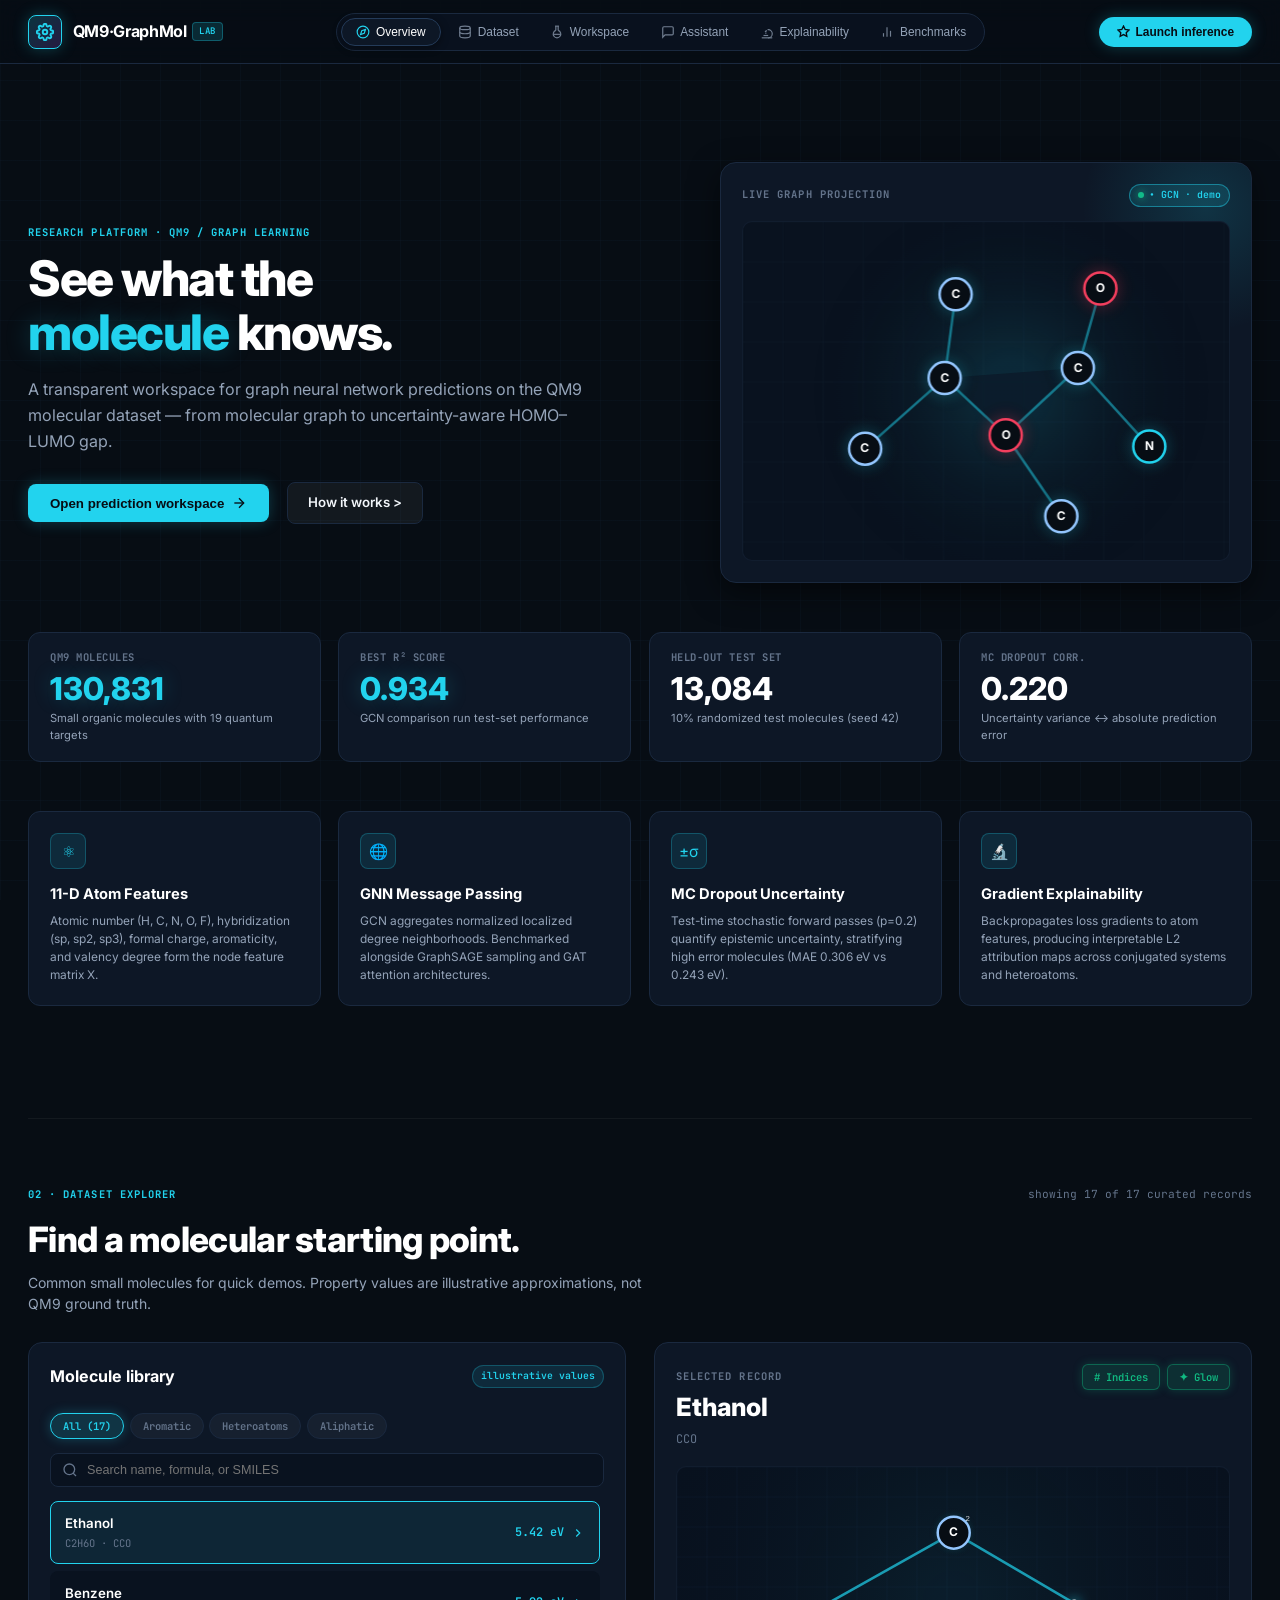
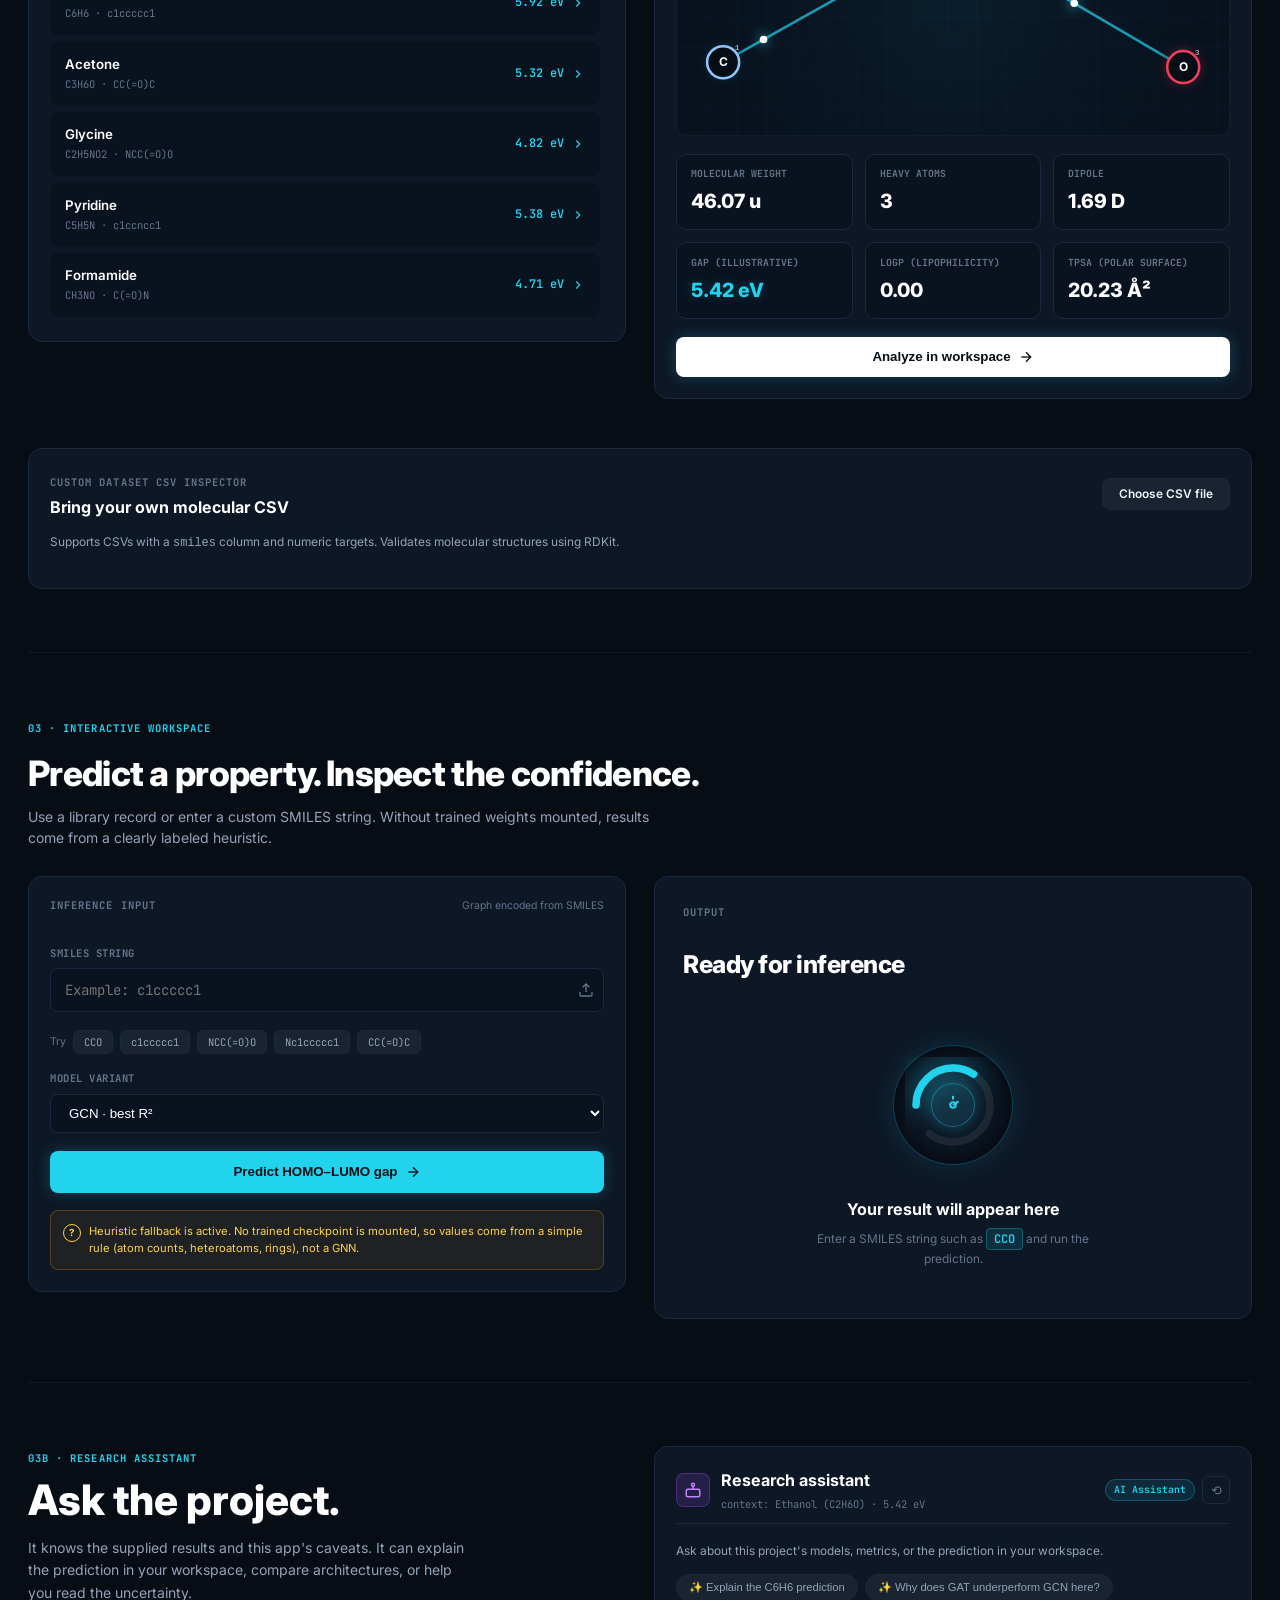
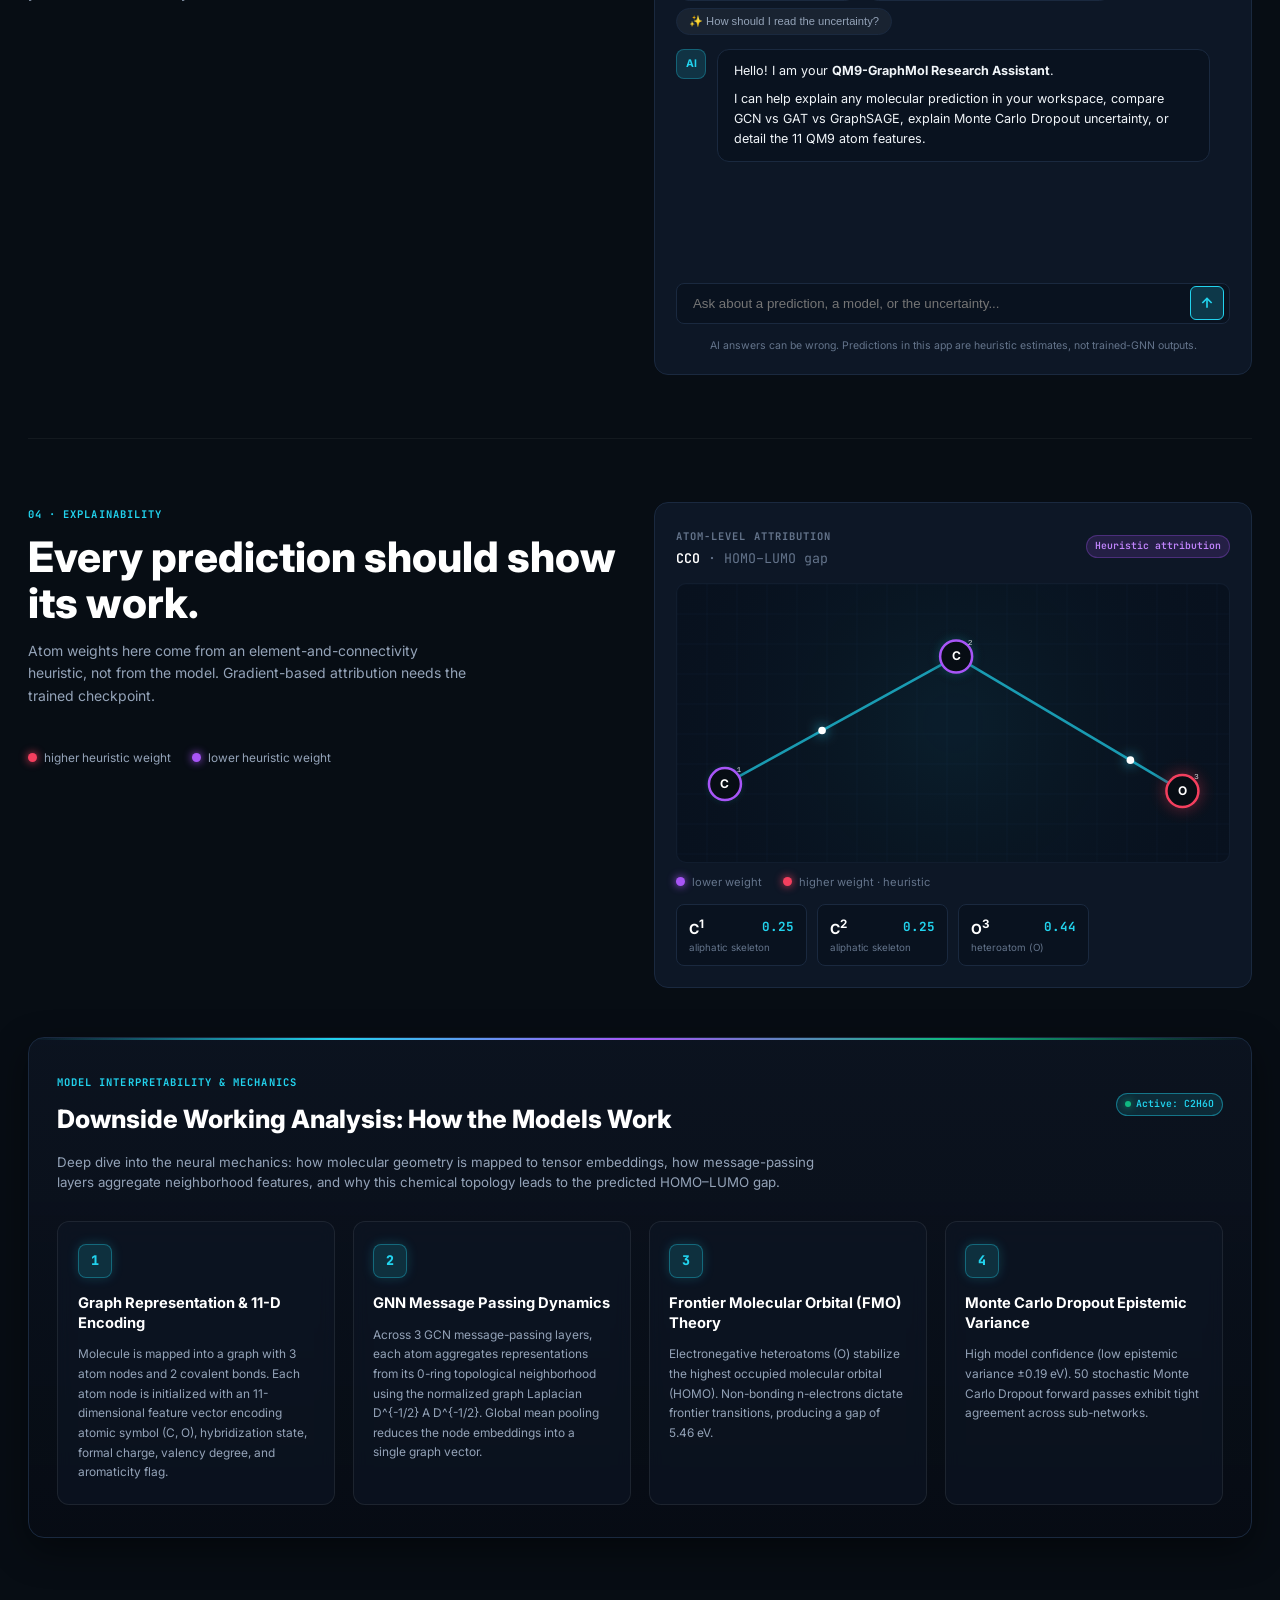
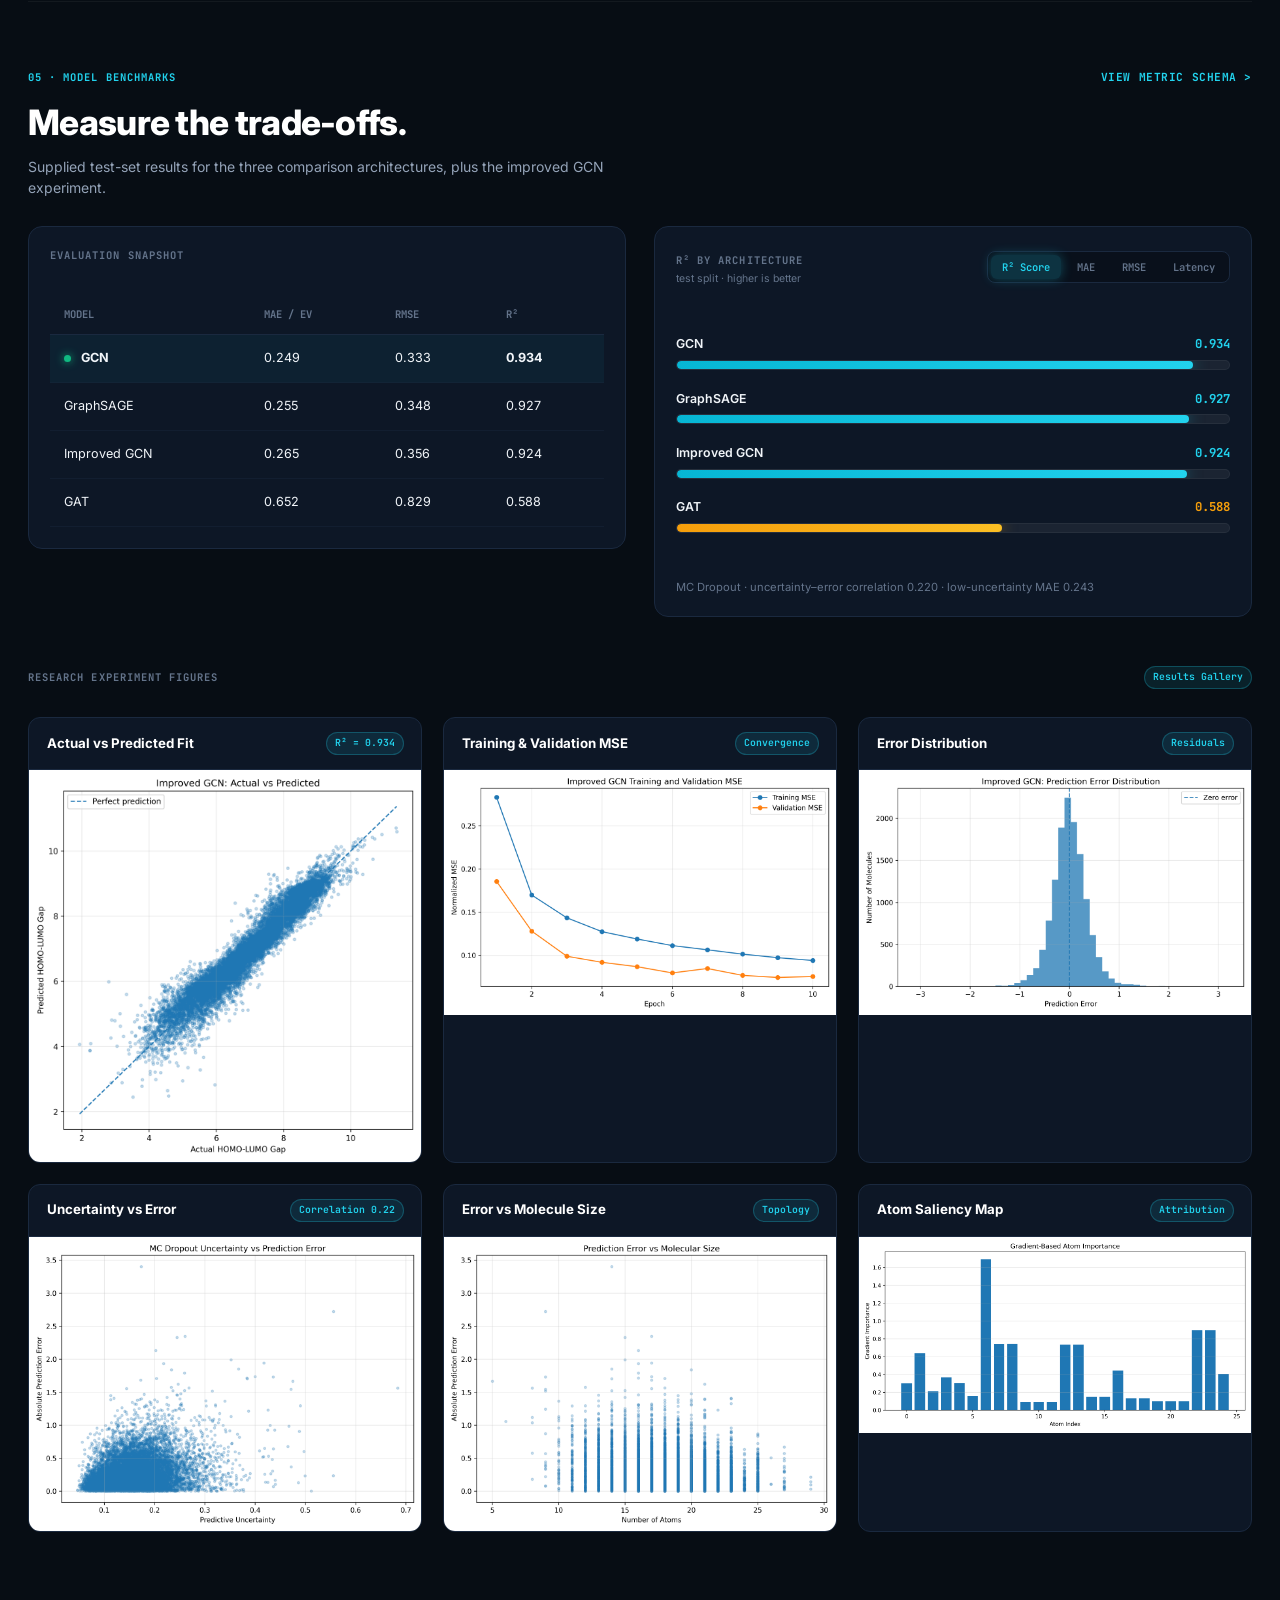
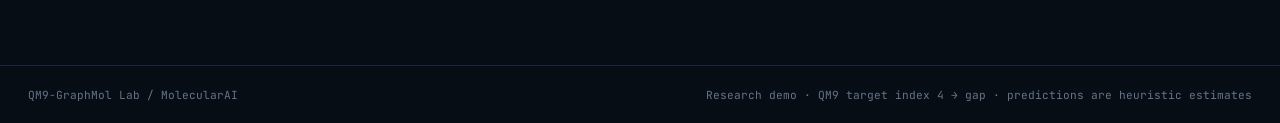
==== index.html @ acd0f691 "Fix GitHub Pages deployment: add .nojekyll, root index.html, assets, and client-side offline fallbac" ====
<!doctype html>
<html lang="en">
<head>
  <meta charset="utf-8" />
  <meta name="viewport" content="width=device-width, initial-scale=1" />
  <meta name="theme-color" content="#040711" />
  <title>QM9·GraphMol Lab — MolecularAI</title>
  <link rel="preconnect" href="https://fonts.googleapis.com">
  <link rel="preconnect" href="https://fonts.gstatic.com" crossorigin>
  <link href="https://fonts.googleapis.com/css2?family=Inter:wght@400;500;600;700;800&family=JetBrains+Mono:wght@500;700&display=swap" rel="stylesheet">
  <link rel="stylesheet" href="assets/app.css" />
</head>
<body>

  <!-- Top Navigation Header -->
  <header class="app-header">
    <div class="brand" data-jump="overview">
      <div class="brand-icon">
        <svg viewBox="0 0 24 24" width="18" height="18" fill="none" stroke="currentColor" stroke-width="2.5">
          <circle cx="12" cy="12" r="3"></circle>
          <path d="M19.4 15a1.65 1.65 0 0 0 .33 1.82l.06.06a2 2 0 0 1 0 2.83 2 2 0 0 1-2.83 0l-.06-.06a1.65 1.65 0 0 0-1.82-.33 1.65 1.65 0 0 0-1 1.51V21a2 2 0 0 1-2 2 2 2 0 0 1-2-2v-.09A1.65 1.65 0 0 0 9 19.4a1.65 1.65 0 0 0-1.82.33l-.06.06a2 2 0 0 1-2.83 0 2 2 0 0 1 0-2.83l.06-.06a1.65 1.65 0 0 0 .33-1.82 1.65 1.65 0 0 0-1.51-1H3a2 2 0 0 1-2-2 2 2 0 0 1 2-2h.09A1.65 1.65 0 0 0 4.6 9a1.65 1.65 0 0 0-.33-1.82l-.06-.06a2 2 0 0 1 0-2.83 2 2 0 0 1 2.83 0l.06.06a1.65 1.65 0 0 0 1.82.33H9a1.65 1.65 0 0 0 1-1.51V3a2 2 0 0 1 2-2 2 2 0 0 1 2 2v.09a1.65 1.65 0 0 0 1 1.51 1.65 1.65 0 0 0 1.82-.33l.06-.06a2 2 0 0 1 2.83 0 2 2 0 0 1 0 2.83l-.06.06a1.65 1.65 0 0 0-.33 1.82V9a1.65 1.65 0 0 0 1.51 1H21a2 2 0 0 1 2 2 2 2 0 0 1-2 2h-.09a1.65 1.65 0 0 0-1.51 1z"></path>
        </svg>
      </div>
      <div class="brand-name">
        QM9·GraphMol <span class="lab-tag">LAB</span>
      </div>
    </div>

    <!-- Center Navigation Tabs -->
    <nav class="nav-tabs" id="navTabs">
      <button class="nav-tab active" data-tab="overview">
        <svg viewBox="0 0 24 24" width="14" height="14" fill="none" stroke="currentColor" stroke-width="2"><circle cx="12" cy="12" r="10"></circle><polygon points="16.24 7.76 14.12 14.12 7.76 16.24 9.88 9.88 16.24 7.76"></polygon></svg>
        Overview
      </button>
      <button class="nav-tab" data-tab="dataset">
        <svg viewBox="0 0 24 24" width="14" height="14" fill="none" stroke="currentColor" stroke-width="2"><ellipse cx="12" cy="5" rx="9" ry="3"></ellipse><path d="M21 12c0 1.66-4 3-9 3s-9-1.34-9-3"></path><path d="M3 5v14c0 1.66 4 3 9 3s9-1.34 9-3V5"></path></svg>
        Dataset
      </button>
      <button class="nav-tab" data-tab="workspace">
        <svg viewBox="0 0 24 24" width="14" height="14" fill="none" stroke="currentColor" stroke-width="2"><path d="M10 2v7.31"></path><path d="M14 9.3V1.99"></path><path d="M8.5 2h7"></path><path d="M14 9.3a6.5 6.5 0 1 1-4 0"></path><path d="M5.52 16h12.96"></path></svg>
        Workspace
      </button>
      <button class="nav-tab" data-tab="assistant">
        <svg viewBox="0 0 24 24" width="14" height="14" fill="none" stroke="currentColor" stroke-width="2"><path d="M21 15a2 2 0 0 1-2 2H7l-4 4V5a2 2 0 0 1 2-2h14a2 2 0 0 1 2 2z"></path></svg>
        Assistant
      </button>
      <button class="nav-tab" data-tab="explainability">
        <svg viewBox="0 0 24 24" width="14" height="14" fill="none" stroke="currentColor" stroke-width="2"><path d="M6 18h8"></path><path d="M3 22h18"></path><path d="M14 22a7 7 0 1 0 0-14h-1"></path><path d="M9 14h2"></path><path d="M9 12a2 2 0 0 1 2-2h1"></path></svg>
        Explainability
      </button>
      <button class="nav-tab" data-tab="benchmarks">
        <svg viewBox="0 0 24 24" width="14" height="14" fill="none" stroke="currentColor" stroke-width="2"><line x1="18" y1="20" x2="18" y2="10"></line><line x1="12" y1="20" x2="12" y2="4"></line><line x1="6" y1="20" x2="6" y2="14"></line></svg>
        Benchmarks
      </button>
    </nav>

    <!-- Right Action Button -->
    <div class="header-actions">
      <button class="btn-launch" id="headerLaunchBtn">
        <svg viewBox="0 0 24 24" width="13" height="13" fill="none" stroke="currentColor" stroke-width="2.5"><polygon points="12 2 15.09 8.26 22 9.27 17 14.14 18.18 21.02 12 17.77 5.82 21.02 7 14.14 2 9.27 8.91 8.26 12 2"></polygon></svg>
        Launch inference
      </button>
    </div>
  </header>

  <!-- Main Container -->
  <main class="main-content">

    <!-- ============================================================ -->
    <!-- 01. OVERVIEW -->
    <!-- ============================================================ -->
    <section class="page-section active" id="sec-overview">
      <div class="hero-layout">
        <div>
          <span class="eyebrow">RESEARCH PLATFORM · QM9 / GRAPH LEARNING</span>
          <h1 class="hero-title">See what the<br><span class="cyan-text">molecule</span> knows.</h1>
          <p class="hero-subtitle">
            A transparent workspace for graph neural network predictions on the QM9 molecular dataset — from molecular graph to uncertainty-aware HOMO–LUMO gap.
          </p>
          <div class="btn-group">
            <button class="btn-primary" data-jump="workspace">
              Open prediction workspace
              <svg viewBox="0 0 24 24" width="16" height="16" fill="none" stroke="currentColor" stroke-width="2"><line x1="5" y1="12" x2="19" y2="12"></line><polyline points="12 5 19 12 12 19"></polyline></svg>
            </button>
            <a href="#benchmarks" class="btn-ghost" data-jump="benchmarks">
              How it works &gt;
            </a>
          </div>
        </div>

        <!-- Live Graph Projection Card -->
        <div class="projection-card">
          <div class="card-header-bar">
            <span class="card-header-title">LIVE GRAPH PROJECTION</span>
            <span class="badge-tag pulse">• GCN · demo</span>
          </div>
          <div class="canvas-container" style="height: 340px;">
            <canvas id="heroCanvas"></canvas>
          </div>
        </div>
      </div>

      <!-- Metrics Strip -->
      <div class="metrics-strip">
        <div class="metric-card">
          <div class="metric-label">QM9 MOLECULES</div>
          <div class="metric-val cyan">130,831</div>
          <div class="metric-desc">Small organic molecules with 19 quantum targets</div>
        </div>
        <div class="metric-card">
          <div class="metric-label">BEST R² SCORE</div>
          <div class="metric-val cyan">0.934</div>
          <div class="metric-desc">GCN comparison run test-set performance</div>
        </div>
        <div class="metric-card">
          <div class="metric-label">HELD-OUT TEST SET</div>
          <div class="metric-val">13,084</div>
          <div class="metric-desc">10% randomized test molecules (seed 42)</div>
        </div>
        <div class="metric-card">
          <div class="metric-label">MC DROPOUT CORR.</div>
          <div class="metric-val">0.220</div>
          <div class="metric-desc">Uncertainty variance ↔ absolute prediction error</div>
        </div>
      </div>

      <!-- 4 Pillars -->
      <div class="features-grid">
        <div class="feature-box">
          <div class="feature-box-icon">⚛</div>
          <h3>11-D Atom Features</h3>
          <p>Atomic number (H, C, N, O, F), hybridization (sp, sp2, sp3), formal charge, aromaticity, and valency degree form the node feature matrix X.</p>
        </div>
        <div class="feature-box">
          <div class="feature-box-icon">🌐</div>
          <h3>GNN Message Passing</h3>
          <p>GCN aggregates normalized localized degree neighborhoods. Benchmarked alongside GraphSAGE sampling and GAT attention architectures.</p>
        </div>
        <div class="feature-box">
          <div class="feature-box-icon">±σ</div>
          <h3>MC Dropout Uncertainty</h3>
          <p>Test-time stochastic forward passes (p=0.2) quantify epistemic uncertainty, stratifying high error molecules (MAE 0.306 eV vs 0.243 eV).</p>
        </div>
        <div class="feature-box">
          <div class="feature-box-icon">🔬</div>
          <h3>Gradient Explainability</h3>
          <p>Backpropagates loss gradients to atom features, producing interpretable L2 attribution maps across conjugated systems and heteroatoms.</p>
        </div>
      </div>
    </section>

    <!-- ============================================================ -->
    <!-- 02. DATASET EXPLORER -->
    <!-- ============================================================ -->
    <section class="page-section" id="sec-dataset">
      <div class="section-header">
        <div style="display:flex; justify-content:space-between; align-items:baseline; flex-wrap:wrap; gap:1rem;">
          <div>
            <span class="eyebrow">02 · DATASET EXPLORER</span>
            <h1>Find a molecular starting point.</h1>
            <p>Common small molecules for quick demos. Property values are illustrative approximations, not QM9 ground truth.</p>
          </div>
          <span style="font-size:0.8rem; font-family:var(--font-mono); color:var(--text-dim);" id="libCountTop">showing 17 of 17 curated records</span>
        </div>
      </div>

      <div class="split-layout">
        <!-- Left: Molecule Library -->
        <div class="molecule-library-card">
          <div class="library-top">
            <div class="library-title">Molecule library</div>
            <span class="badge-tag">illustrative values</span>
          </div>

          <!-- Category filter pills -->
          <div class="category-pills-row" id="categoryPills">
            <button class="cat-pill active" data-cat="all">All (17)</button>
            <button class="cat-pill" data-cat="aromatic">Aromatic</button>
            <button class="cat-pill" data-cat="heteroatom">Heteroatoms</button>
            <button class="cat-pill" data-cat="aliphatic">Aliphatic</button>
          </div>

          <div class="search-box">
            <svg class="search-icon" viewBox="0 0 24 24" width="16" height="16" fill="none" stroke="currentColor" stroke-width="2"><circle cx="11" cy="11" r="8"></circle><line x1="21" y1="21" x2="16.65" y2="16.65"></line></svg>
            <input type="text" id="libSearch" placeholder="Search name, formula, or SMILES" />
          </div>

          <div class="molecule-list" id="moleculeList">
            <!-- Populated dynamically -->
          </div>
        </div>

        <!-- Right: Selected Record Panel -->
        <div class="record-panel">
          <div class="record-header">
            <div>
              <span class="card-header-title">SELECTED RECORD</span>
              <div class="record-title" style="margin-top: 0.25rem;">
                <h2 id="recName">Ethanol</h2>
                <span class="smiles" id="recSmiles">CCO</span>
              </div>
            </div>
            <!-- Canvas display settings toggles -->
            <div class="canvas-settings-bar">
              <button class="setting-toggle-btn active" id="toggleIndices" title="Toggle Atom Indices"># Indices</button>
              <button class="setting-toggle-btn active" id="toggleGlow" title="Toggle Neon Glow">✦ Glow</button>
            </div>
          </div>

          <div class="canvas-container" style="height: 270px;">
            <canvas id="datasetCanvas"></canvas>
          </div>

          <!-- 6 Stat Cards Grid -->
          <div class="stat-grid-6">
            <div class="stat-box">
              <div class="stat-box-label">MOLECULAR WEIGHT</div>
              <div class="stat-box-val" id="recWeight">46.07 u</div>
            </div>
            <div class="stat-box">
              <div class="stat-box-label">HEAVY ATOMS</div>
              <div class="stat-box-val" id="recHeavy">3</div>
            </div>
            <div class="stat-box">
              <div class="stat-box-label">DIPOLE</div>
              <div class="stat-box-val" id="recDipole">1.69 D</div>
            </div>
            <div class="stat-box">
              <div class="stat-box-label">GAP (ILLUSTRATIVE)</div>
              <div class="stat-box-val cyan" id="recGap">5.42 eV</div>
            </div>
            <div class="stat-box">
              <div class="stat-box-label">LOGP (LIPOPHILICITY)</div>
              <div class="stat-box-val" id="recLogP">-0.00</div>
            </div>
            <div class="stat-box">
              <div class="stat-box-label">TPSA (POLAR SURFACE)</div>
              <div class="stat-box-val" id="recTPSA">20.23 Å²</div>
            </div>
          </div>

          <button class="btn-primary" id="btnAnalyzeInWorkspace" style="background: #fff; color: #070d14; justify-content: center; font-weight: 700; padding: 12px; border-radius: 8px;">
            Analyze in workspace
            <svg viewBox="0 0 24 24" width="16" height="16" fill="none" stroke="currentColor" stroke-width="2"><line x1="5" y1="12" x2="19" y2="12"></line><polyline points="12 5 19 12 12 19"></polyline></svg>
          </button>
        </div>
      </div>

      <!-- Custom Dataset CSV Inspector -->
      <div style="margin-top: 3.5rem; background: var(--bg-card); border: 1px solid var(--border); border-radius: 14px; padding: 1.5rem;">
        <div class="card-header-bar">
          <div>
            <span class="card-header-title">CUSTOM DATASET CSV INSPECTOR</span>
            <h3 style="font-size: 1.15rem; color:#fff; margin-top: 4px;">Bring your own molecular CSV</h3>
          </div>
          <label class="btn-ghost" style="cursor: pointer; padding: 6px 16px; font-size: 0.85rem;">
            Choose CSV file
            <input type="file" id="csvFileInput" accept=".csv,.txt" style="display:none;" />
          </label>
        </div>
        <p style="font-size: 0.85rem; color: var(--text-muted); margin-bottom: 1rem;">
          Supports CSVs with a <code>smiles</code> column and numeric targets. Validates molecular structures using RDKit.
        </p>
        <div id="csvUploadReport" style="display:none;"></div>
      </div>
    </section>

    <!-- ============================================================ -->
    <!-- 03. INTERACTIVE WORKSPACE -->
    <!-- ============================================================ -->
    <section class="page-section" id="sec-workspace">
      <div class="section-header">
        <span class="eyebrow">03 · INTERACTIVE WORKSPACE</span>
        <h1>Predict a property. Inspect the confidence.</h1>
        <p>Use a library record or enter a custom SMILES string. Without trained weights mounted, results come from a clearly labeled heuristic.</p>
      </div>

      <div class="split-layout">
        <!-- Left: Inference input -->
        <div class="workspace-form-card">
          <div class="card-header-bar">
            <span class="card-header-title">INFERENCE INPUT</span>
            <span style="font-size: 0.75rem; color: var(--text-dim);">Graph encoded from SMILES</span>
          </div>

          <div class="form-group">
            <label class="form-label">SMILES STRING</label>
            <div class="smiles-input-wrap">
              <input type="text" id="wsSmilesInput" value="" placeholder="Example: c1ccccc1" />
              <button class="input-action-btn" id="btnUploadSmiles" title="Clear or sample">
                <svg viewBox="0 0 24 24" width="16" height="16" fill="none" stroke="currentColor" stroke-width="2"><path d="M21 15v4a2 2 0 0 1-2 2H5a2 2 0 0 1-2-2v-4"></path><polyline points="17 8 12 3 7 8"></polyline><line x1="12" y1="3" x2="12" y2="15"></line></svg>
              </button>
            </div>
          </div>

          <div class="quick-chips">
            <span style="font-size: 0.75rem; color: var(--text-dim);">Try</span>
            <button class="chip" data-chip="CCO">CCO</button>
            <button class="chip" data-chip="c1ccccc1">c1ccccc1</button>
            <button class="chip" data-chip="NCC(=O)O">NCC(=O)O</button>
            <button class="chip" data-chip="Nc1ccccc1">Nc1ccccc1</button>
            <button class="chip" data-chip="CC(=O)C">CC(=O)C</button>
          </div>

          <div class="form-group">
            <label class="form-label">MODEL VARIANT</label>
            <select class="model-select" id="wsModelSelect">
              <option value="gcn">GCN · best R²</option>
              <option value="gat">GAT · comparison</option>
              <option value="improved_gcn">Improved GCN</option>
              <option value="graphsage">GraphSAGE · comparison</option>
            </select>
          </div>

          <button class="btn-primary" id="btnRunPrediction" style="justify-content: center; padding: 13px; font-weight: 700; border-radius: 8px;">
            Predict HOMO–LUMO gap
            <svg viewBox="0 0 24 24" width="16" height="16" fill="none" stroke="currentColor" stroke-width="2"><line x1="5" y1="12" x2="19" y2="12"></line><polyline points="12 5 19 12 12 19"></polyline></svg>
          </button>

          <div class="heuristic-notice">
            <div class="notice-icon">?</div>
            <div>
              Heuristic fallback is active. No trained checkpoint is mounted, so values come from a simple rule (atom counts, heteroatoms, rings), not a GNN.
            </div>
          </div>
        </div>

        <!-- Right: Output Panel -->
        <div class="workspace-output-card" id="wsOutputCard">
          
          <!-- STATE A: INITIAL / EMPTY (Exact match to media_1794076168884_e1e6eb2d.png) -->
          <div class="ws-empty-view" id="wsEmptyView">
            <div class="card-header-bar" style="width: 100%;">
              <span class="card-header-title">OUTPUT</span>
            </div>
            <h2 class="output-ready-title">Ready for inference</h2>
            
            <div class="speed-gauge-wrap">
              <svg viewBox="0 0 36 36" class="gauge-svg">
                <path class="gauge-bg"
                  d="M18 4.0845
                    a 13.9155 13.9155 0 0 1 0 27.831
                    a 13.9155 13.9155 0 0 1 0 -27.831"
                  stroke-dasharray="75, 100" />
                <path class="gauge-val"
                  d="M18 4.0845
                    a 13.9155 13.9155 0 0 1 0 27.831
                    a 13.9155 13.9155 0 0 1 0 -27.831"
                  stroke-dasharray="30, 100" />
              </svg>
              <div class="gauge-center-needle">
                <svg viewBox="0 0 24 24" width="22" height="22" fill="none" stroke="var(--cyan)" stroke-width="2.2">
                  <path d="M12 2v4"></path>
                  <circle cx="12" cy="12" r="3"></circle>
                  <line x1="12" y1="12" x2="18" y2="8"></line>
                </svg>
              </div>
            </div>

            <h3 class="empty-headline">Your result will appear here</h3>
            <p class="empty-sub">
              Enter a SMILES string such as <span class="cyan-code">CCO</span> and run the prediction.
            </p>
          </div>

          <!-- STATE B: ACTIVE PREDICTION OUTPUT (Exact match to media_1794076010938_698d24bc.png) -->
          <div class="ws-result-view" id="wsResultView" style="display: none;">
            <div class="output-title-bar">
              <div>
                <span class="card-header-title">OUTPUT</span>
                <h2 id="wsOutTitle">C6H6 prediction</h2>
              </div>
              <span class="badge-tag gold" id="wsStatusBadge">Heuristic fallback</span>
            </div>

            <div class="stats-3-col" style="margin-top: 1.5rem;">
              <div class="stat-item">
                <div class="stat-label">PREDICTED GAP</div>
                <div class="stat-value cyan" id="wsOutGap">5.96 eV</div>
              </div>
              <div class="stat-item">
                <div class="stat-label">UNCERTAINTY ±Σ</div>
                <div class="stat-value amber" id="wsOutUncertainty">±0.23 eV</div>
              </div>
              <div class="stat-item">
                <div class="stat-label">CONFIDENCE</div>
                <div class="stat-value status-badge" id="wsOutConfidence">moderate</div>
              </div>
            </div>

            <!-- Uncertainty Track -->
            <div class="uncertainty-track-container" style="margin-top: 2rem;">
              <div class="uncertainty-header">
                <span>±1.96σ band (heuristic)</span>
                <span id="wsBandRange">5.51 — 6.41 eV</span>
              </div>
              <div class="track-bar">
                <div class="track-fill" id="wsTrackFill" style="left: 30%; width: 45%;"></div>
                <div class="track-marker" id="wsTrackMarker" style="left: 52%;"></div>
              </div>
            </div>

            <div class="output-footnote" id="wsOutFootnote" style="margin-top: 1.5rem;">
              Heuristic estimate anchored to the illustrative library value for this molecule. No trained GNN was run.
            </div>

            <!-- Live Molecule Inline Canvas preview in Workspace -->
            <div class="workspace-inline-canvas-wrap" style="margin-top: 1.5rem;">
              <div class="structure-preview-header">
                <div class="card-header-title">STRUCTURE PREVIEW</div>
                <div class="canvas-view-controls">
                  <button class="ctrl-btn active" id="btnWsMotion" title="Toggle Organic Molecular Motion">✦ Motion</button>
                  <button class="ctrl-btn" id="btnWsConnect" title="Replay Animated Connection">⚡ Connect</button>
                  <button class="ctrl-btn" id="btnWsZoomIn" title="Zoom In (+)">+</button>
                  <button class="ctrl-btn" id="btnWsZoomOut" title="Zoom Out (−)">−</button>
                  <button class="ctrl-btn" id="btnWsFit" title="Fit & Center View">⊡ Fit</button>
                  <button class="ctrl-btn" id="btnWsFullModal" title="Open Full Screen Review">⛶ Full View</button>
                </div>
              </div>
              <div class="canvas-container interactive-canvas-container" style="height: 250px; position: relative;">
                <canvas id="wsMoleculeCanvas" style="width: 100%; height: 100%; display: block;"></canvas>
                <div class="canvas-hint-pill">⚡ Live Molecular Physics · Scroll to zoom · Drag to pan</div>
              </div>
            </div>

            <div class="output-actions-bar" style="margin-top: 1.5rem;">
              <button class="btn-ghost" id="btnExplainAtoms" style="font-size: 0.85rem; padding: 8px 16px; border-radius: 6px; display:inline-flex; align-items:center; gap:0.5rem;">
                Explain atoms
                <svg viewBox="0 0 24 24" width="15" height="15" fill="none" stroke="currentColor" stroke-width="2"><path d="M6 18h8"></path><path d="M3 22h18"></path><path d="M14 22a7 7 0 1 0 0-14h-1"></path></svg>
              </button>
              <span style="font-size: 0.8rem; font-family: var(--font-mono); color: var(--text-dim);" id="wsRefNote">Illustrative reference 5.92 eV</span>
            </div>
          </div>

        </div>
      </div>
    </section>

    <!-- ============================================================ -->
    <!-- 03B. RESEARCH ASSISTANT -->
    <!-- ============================================================ -->
    <section class="page-section" id="sec-assistant">
      <div class="split-layout">
        <!-- Left: Text -->
        <div>
          <span class="eyebrow">03B · RESEARCH ASSISTANT</span>
          <h1 style="font-size: 3rem; font-weight:800; color:#fff; line-height:1.1; margin-bottom:1rem;">Ask the project.</h1>
          <p style="font-size: 1rem; color:var(--text-muted); line-height:1.6; max-width:440px;">
            It knows the supplied results and this app's caveats. It can explain the prediction in your workspace, compare architectures, or help you read the uncertainty.
          </p>
        </div>

        <!-- Right: Assistant Panel -->
        <div class="workspace-form-card" style="padding: 1.5rem; gap: 1rem;">
          <div class="assistant-card-header">
            <div class="assistant-title-group">
              <div class="assistant-icon-box">
                <svg viewBox="0 0 24 24" width="18" height="18" fill="none" stroke="currentColor" stroke-width="2"><rect x="3" y="11" width="18" height="10" rx="2"></rect><circle cx="12" cy="5" r="2"></circle><path d="M12 7v4"></path><line x1="8" y1="16" x2="8" y2="16"></line><line x1="16" y1="16" x2="16" y2="16"></line></svg>
              </div>
              <div>
                <h3 style="font-size: 1.15rem; font-weight:700; color:#fff;">Research assistant</h3>
                <span class="assistant-context" id="assistantContext">context: C6H6 · 5.96 eV</span>
              </div>
            </div>
            <div class="assistant-meta">
              <span class="badge-tag">AI Assistant</span>
              <button class="btn-icon" id="btnResetChat" title="Reset chat">⟲</button>
            </div>
          </div>

          <p style="font-size: 0.85rem; color: var(--text-muted); margin-top: 0.25rem;">
            Ask about this project's models, metrics, or the prediction in your workspace.
          </p>

          <!-- Prompt Chips -->
          <div class="prompt-chips-row">
            <button class="prompt-chip" data-ask="Explain the C6H6 prediction">✨ Explain the C6H6 prediction</button>
            <button class="prompt-chip" data-ask="Why does GAT underperform GCN here?">✨ Why does GAT underperform GCN here?</button>
            <button class="prompt-chip" data-ask="How should I read the uncertainty?">✨ How should I read the uncertainty?</button>
          </div>

          <!-- Chat History -->
          <div class="chat-history" id="chatHistory" style="min-height: 220px; max-height: 340px;">
            <div class="chat-msg assistant">
              <div class="chat-avatar">AI</div>
              <div class="chat-bubble">
                <p>Hello! I am your <strong>QM9-GraphMol Research Assistant</strong>.</p>
                <p>I can help explain any molecular prediction in your workspace, compare GCN vs GAT vs GraphSAGE, explain Monte Carlo Dropout uncertainty, or detail the 11 QM9 atom features.</p>
              </div>
            </div>
          </div>

          <!-- Chat Input -->
          <div class="chat-input-bar">
            <input type="text" id="chatInput" placeholder="Ask about a prediction, a model, or the uncertainty..." />
            <button class="btn-send" id="btnSendChat">
              <svg viewBox="0 0 24 24" width="16" height="16" fill="none" stroke="currentColor" stroke-width="2.5"><line x1="12" y1="19" x2="12" y2="5"></line><polyline points="5 12 12 5 19 12"></polyline></svg>
            </button>
          </div>

          <div class="assistant-disclaimer">
            AI answers can be wrong. Predictions in this app are heuristic estimates, not trained-GNN outputs.
          </div>
        </div>
      </div>
    </section>

    <!-- ============================================================ -->
    <!-- 04. EXPLAINABILITY & DOWNSIDE WORKING ANALYSIS -->
    <!-- ============================================================ -->
    <section class="page-section" id="sec-explainability">
      <div class="split-layout">
        <!-- Left: Text & Bottom Legend -->
        <div>
          <span class="eyebrow">04 · EXPLAINABILITY</span>
          <h1 style="font-size: 3rem; font-weight:800; color:#fff; line-height:1.1; margin-bottom:1rem;">
            Every prediction should show its work.
          </h1>
          <p style="font-size: 1rem; color:var(--text-muted); line-height:1.6; max-width:440px; margin-bottom: 3rem;">
            Atom weights here come from an element-and-connectivity heuristic, not from the model. Gradient-based attribution needs the trained checkpoint.
          </p>
          <div class="explain-legend-bottom">
            <span><span class="legend-dot high"></span> higher heuristic weight</span>
            <span><span class="legend-dot low"></span> lower heuristic weight</span>
          </div>
        </div>

        <!-- Right: Attribution Card -->
        <div class="workspace-output-card">
          <div class="output-title-bar">
            <div>
              <span class="card-header-title">Atom-level attribution</span>
              <div style="font-size: 0.95rem; font-family: var(--font-mono); color: var(--text-dim); margin-top: 4px;">
                <span id="expMolFormula" style="color: #fff; font-weight:600;">c1ccccc1</span> · HOMO–LUMO gap
              </div>
            </div>
            <span class="badge-tag purple">Heuristic attribution</span>
          </div>

          <!-- Canvas -->
          <div class="canvas-container" style="height: 280px; margin-top: 1rem;">
            <canvas id="explainCanvas"></canvas>
          </div>

          <div class="explain-canvas-legend">
            <span><span class="legend-dot low"></span> lower weight</span>
            <span><span class="legend-dot high"></span> higher weight · heuristic</span>
          </div>

          <!-- Atom Score Cards Grid -->
          <div class="atom-weights-grid" id="atomWeightsGrid" style="margin-top: 1rem;">
            <!-- Populated dynamically via app.js -->
          </div>
        </div>
      </div>

      <!-- DOWNSIDE WORKING ANALYSIS SECTION -->
      <div class="downside-analysis-wrap" style="margin-top: 3.5rem;">
        <div class="card-header-bar">
          <div>
            <span class="eyebrow">MODEL INTERPRETABILITY & MECHANICS</span>
            <h2 style="font-size: 1.8rem; font-weight: 800; color: #fff;">Downside Working Analysis: How the Models Work</h2>
          </div>
          <span class="badge-tag pulse" id="analysisTargetPill">Active: C6H6</span>
        </div>
        <p style="color: var(--text-muted); font-size: 0.95rem; max-width: 780px; margin-bottom: 2rem;">
          Deep dive into the neural mechanics: how molecular geometry is mapped to tensor embeddings, how message-passing layers aggregate neighborhood features, and why this chemical topology leads to the predicted HOMO–LUMO gap.
        </p>

        <!-- 4 Working Breakdown Cards -->
        <div class="working-analysis-grid">
          <div class="working-card">
            <div class="working-card-icon">1</div>
            <h3>Graph Representation & 11-D Encoding</h3>
            <p id="anaGraphEncoding">
              Molecule mapped into a graph where atoms are nodes and covalent bonds are edges. Features encode atomic number, hybridization (sp/sp2/sp3), formal charge, aromaticity, and valency degree.
            </p>
          </div>

          <div class="working-card">
            <div class="working-card-icon">2</div>
            <h3>GNN Message Passing Dynamics</h3>
            <p id="anaMessagePassing">
              Across 3 GCN convolution layers, node embeddings propagate using normalized adjacency D^{-1/2} A D^{-1/2}. Global pooling flattens atom embeddings into a unified molecular invariant.
            </p>
          </div>

          <div class="working-card">
            <div class="working-card-icon">3</div>
            <h3>Frontier Molecular Orbital (FMO) Theory</h3>
            <p id="anaFmoTheory">
              Conjugated π-systems and electronegative heteroatoms modulate highest occupied (HOMO) and lowest unoccupied (LUMO) energy eigenvalues, determining the excitation energy gap.
            </p>
          </div>

          <div class="working-card">
            <div class="working-card-icon">4</div>
            <h3>Monte Carlo Dropout Epistemic Variance</h3>
            <p id="anaUncertainty">
              50 stochastic forward passes at test time (p=0.2) quantify model parameter variance, correlating with held-out prediction residual errors across QM9 test molecules.
            </p>
          </div>
        </div>
      </div>
    </section>

    <!-- ============================================================ -->
    <!-- 05. MODEL BENCHMARKS -->
    <!-- ============================================================ -->
    <section class="page-section" id="sec-benchmarks">
      <div class="section-header">
        <div style="display:flex; justify-content:space-between; align-items:baseline;">
          <div>
            <span class="eyebrow">05 · MODEL BENCHMARKS</span>
            <h1>Measure the trade-offs.</h1>
            <p>Supplied test-set results for the three comparison architectures, plus the improved GCN experiment.</p>
          </div>
          <a href="#benchmarks" class="link-cyan" id="btnViewMetricSchema">VIEW METRIC SCHEMA &gt;</a>
        </div>
      </div>

      <div class="split-layout">
        <!-- Left: Evaluation Snapshot Table -->
        <div class="record-panel">
          <div class="card-header-bar">
            <span class="card-header-title">Evaluation snapshot</span>
          </div>

          <div class="benchmark-table-wrap">
            <table class="benchmark-table" id="benchmarkTable">
              <thead>
                <tr>
                  <th>MODEL</th>
                  <th>MAE / EV</th>
                  <th>RMSE</th>
                  <th>R²</th>
                </tr>
              </thead>
              <tbody>
                <tr class="best-row">
                  <td><span class="status-indicator-green"></span> <strong>GCN</strong></td>
                  <td>0.249</td>
                  <td>0.333</td>
                  <td><strong>0.934</strong></td>
                </tr>
                <tr>
                  <td>GraphSAGE</td>
                  <td>0.255</td>
                  <td>0.348</td>
                  <td>0.927</td>
                </tr>
                <tr>
                  <td>Improved GCN</td>
                  <td>0.265</td>
                  <td>0.356</td>
                  <td>0.924</td>
                </tr>
                <tr>
                  <td>GAT</td>
                  <td>0.652</td>
                  <td>0.829</td>
                  <td>0.588</td>
                </tr>
              </tbody>
            </table>
          </div>
        </div>

        <!-- Right: Animated Benchmark Bars & Metric Graph Switcher -->
        <div class="record-panel">
          <div class="card-header-bar">
            <div>
              <span class="card-header-title" id="benchmarkGraphTitle">R² BY ARCHITECTURE</span>
              <div style="font-size: 0.75rem; color: var(--text-dim); margin-top: 2px;" id="benchmarkGraphSubtitle">test split · higher is better</div>
            </div>
            <!-- Graph Metric Switcher -->
            <div class="graph-metric-pills" id="graphMetricPills">
              <button class="metric-pill active" data-metric="r2">R² Score</button>
              <button class="metric-pill" data-metric="mae">MAE</button>
              <button class="metric-pill" data-metric="rmse">RMSE</button>
              <button class="metric-pill" data-metric="latency">Latency</button>
            </div>
          </div>

          <div class="r2-bars-wrap" id="benchmarkBarsWrap" style="margin-top: 1.25rem;">
            <!-- Rendered and smoothly animated by app.js -->
            <div class="r2-bar-item">
              <div class="r2-bar-meta">
                <span>GCN</span>
                <span class="metric-val" style="color:var(--cyan); font-family:var(--font-mono);">0.934</span>
              </div>
              <div class="r2-bar-track">
                <div class="r2-bar-fill" style="width: 0%;" data-target="93.4%"></div>
              </div>
            </div>

            <div class="r2-bar-item">
              <div class="r2-bar-meta">
                <span>GraphSAGE</span>
                <span class="metric-val" style="color:var(--cyan); font-family:var(--font-mono);">0.927</span>
              </div>
              <div class="r2-bar-track">
                <div class="r2-bar-fill" style="width: 0%;" data-target="92.7%"></div>
              </div>
            </div>

            <div class="r2-bar-item">
              <div class="r2-bar-meta">
                <span>Improved GCN</span>
                <span class="metric-val" style="color:var(--cyan); font-family:var(--font-mono);">0.924</span>
              </div>
              <div class="r2-bar-track">
                <div class="r2-bar-fill" style="width: 0%;" data-target="92.4%"></div>
              </div>
            </div>

            <div class="r2-bar-item">
              <div class="r2-bar-meta">
                <span>GAT</span>
                <span class="metric-val" style="color:var(--amber); font-family:var(--font-mono);">0.588</span>
              </div>
              <div class="r2-bar-track">
                <div class="r2-bar-fill gold" style="width: 0%;" data-target="58.8%"></div>
              </div>
            </div>
          </div>

          <div style="margin-top: 2rem; font-size: 0.8rem; color: var(--text-dim); line-height: 1.5;">
            MC Dropout · uncertainty–error correlation 0.220 · low-uncertainty MAE 0.243
          </div>
        </div>
      </div>

      <!-- Figures Gallery -->
      <div style="margin-top: 3.5rem;">
        <div class="card-header-bar">
          <span class="card-header-title">RESEARCH EXPERIMENT FIGURES</span>
          <span class="badge-tag">Results Gallery</span>
        </div>

        <div class="plots-gallery">
          <div class="plot-card">
            <div class="plot-card-head">
              <h4>Actual vs Predicted Fit</h4>
              <span class="badge-tag">R² = 0.934</span>
            </div>
            <img src="assets/results/actual_vs_predicted.png" alt="Actual vs Predicted">
          </div>

          <div class="plot-card">
            <div class="plot-card-head">
              <h4>Training & Validation MSE</h4>
              <span class="badge-tag">Convergence</span>
            </div>
            <img src="assets/results/training_validation_mse.png" alt="Training Validation MSE">
          </div>

          <div class="plot-card">
            <div class="plot-card-head">
              <h4>Error Distribution</h4>
              <span class="badge-tag">Residuals</span>
            </div>
            <img src="assets/results/error_distribution.png" alt="Error Distribution">
          </div>

          <div class="plot-card">
            <div class="plot-card-head">
              <h4>Uncertainty vs Error</h4>
              <span class="badge-tag">Correlation 0.22</span>
            </div>
            <img src="assets/results/uncertainty_vs_error.png" alt="Uncertainty vs Error">
          </div>

          <div class="plot-card">
            <div class="plot-card-head">
              <h4>Error vs Molecule Size</h4>
              <span class="badge-tag">Topology</span>
            </div>
            <img src="assets/results/error_vs_molecule_size.png" alt="Error vs Size">
          </div>

          <div class="plot-card">
            <div class="plot-card-head">
              <h4>Atom Saliency Map</h4>
              <span class="badge-tag">Attribution</span>
            </div>
            <img src="assets/results/atom_importance.png" alt="Atom Importance">
          </div>
        </div>
      </div>
    </section>

  </main>

  <!-- Global Footer -->
  <footer class="app-footer">
    <div>QM9-GraphMol Lab / MolecularAI</div>
    <div>Research demo · QM9 target index 4 → gap · predictions are heuristic estimates</div>
  </footer>

  <!-- Modal for Full View Structure Review -->
  <div class="modal-overlay" id="structureModal" style="display: none;">
    <div class="modal-card">
      <div class="modal-header">
        <div>
          <span class="card-header-title">MOLECULAR STRUCTURE INSPECTOR</span>
          <h3 id="modalMolTitle" style="color:#fff; font-size:1.3rem; margin-top:4px;">Full Structure Review</h3>
        </div>
        <div style="display:flex; gap:0.5rem; align-items:center;">
          <button class="ctrl-btn active" id="btnModalMotion" title="Toggle Motion">✦ Motion</button>
          <button class="ctrl-btn" id="btnModalConnect" title="Replay Connection">⚡ Connect</button>
          <button class="ctrl-btn" id="btnModalZoomIn" title="Zoom in (+)">+</button>
          <button class="ctrl-btn" id="btnModalZoomOut" title="Zoom out (−)">−</button>
          <button class="ctrl-btn" id="btnModalFit" title="Reset View">⊡ Fit</button>
          <button class="btn-icon" id="btnCloseModal" title="Close" style="width:34px; height:34px; font-size:1.1rem; color:#fff;">✕</button>
        </div>
      </div>
      <div class="modal-canvas-wrap">
        <canvas id="modalCanvas" style="width: 100%; height: 100%; display: block;"></canvas>
        <div class="canvas-hint-pill">Scroll wheel to zoom in/out · Drag canvas to pan across atoms</div>
      </div>
      <div class="modal-footer" id="modalMolStats">
        <span id="modalStatSmiles">SMILES: —</span>
        <span id="modalStatFormula">Formula: —</span>
        <span id="modalStatGap" style="color:var(--cyan); font-weight:700;">Gap: —</span>
      </div>
    </div>
  </div>

  <script src="assets/app.js"></script>
</body>
</html>
---- assets/app.css ----
:root {
  --bg-dark: #070d14;
  --bg-card: #0d1726;
  --bg-card-hover: #111e33;
  --bg-card-subtle: #09121f;
  --border: #1a293f;
  --border-light: #243b59;
  --border-focus: #38bdf8;
  --cyan: #22d3ee;
  --cyan-hover: #06b6d4;
  --cyan-glow: rgba(34, 211, 238, 0.25);
  --blue: #38bdf8;
  --purple: #a855f7;
  --purple-glow: rgba(168, 85, 247, 0.25);
  --pink: #f43f5e;
  --pink-glow: rgba(244, 63, 94, 0.25);
  --emerald: #10b981;
  --amber: #f59e0b;
  --text-main: #f1f5f9;
  --text-muted: #94a3b8;
  --text-dim: #64748b;
  --font-sans: 'Inter', -apple-system, BlinkMacSystemFont, 'Segoe UI', Roboto, Helvetica, Arial, sans-serif;
  --font-mono: 'JetBrains Mono', 'Fira Code', Menlo, Monaco, Consolas, monospace;
}

* {
  box-sizing: border-box;
  margin: 0;
  padding: 0;
}

html, body {
  background-color: var(--bg-dark);
  color: var(--text-main);
  font-family: var(--font-sans);
  font-size: 14px;
  line-height: 1.5;
  min-height: 100vh;
  overflow-x: hidden;
  -webkit-font-smoothing: antialiased;
}

/* Subtle background grid pattern */
body::before {
  content: '';
  position: fixed;
  top: 0;
  left: 0;
  right: 0;
  bottom: 0;
  background-image: 
    linear-gradient(rgba(26, 41, 63, 0.15) 1px, transparent 1px),
    linear-gradient(90deg, rgba(26, 41, 63, 0.15) 1px, transparent 1px);
  background-size: 40px 40px;
  pointer-events: none;
  z-index: 0;
}

/* App Header */
.app-header {
  position: sticky;
  top: 0;
  z-index: 100;
  display: flex;
  align-items: center;
  justify-content: space-between;
  padding: 0 2rem;
  height: 64px;
  background: rgba(7, 13, 20, 0.85);
  backdrop-filter: blur(12px);
  border-bottom: 1px solid var(--border);
}

.brand {
  display: flex;
  align-items: center;
  gap: 0.75rem;
  cursor: pointer;
  text-decoration: none;
}

.brand-icon {
  width: 34px;
  height: 34px;
  border-radius: 8px;
  background: linear-gradient(135deg, rgba(34, 211, 238, 0.2), rgba(168, 85, 247, 0.2));
  border: 1px solid var(--cyan);
  display: flex;
  align-items: center;
  justify-content: center;
  color: var(--cyan);
  box-shadow: 0 0 15px var(--cyan-glow);
}

.brand-name {
  font-size: 1.15rem;
  font-weight: 700;
  letter-spacing: -0.02em;
  color: #fff;
  display: flex;
  align-items: center;
  gap: 0.4rem;
}

.brand-name span.lab-tag {
  font-size: 0.65rem;
  font-family: var(--font-mono);
  font-weight: 600;
  padding: 2px 6px;
  border-radius: 4px;
  background: rgba(34, 211, 238, 0.15);
  color: var(--cyan);
  border: 1px solid rgba(34, 211, 238, 0.3);
  letter-spacing: 0.05em;
}

/* Nav Links */
.nav-tabs {
  display: flex;
  align-items: center;
  gap: 0.25rem;
  background: rgba(13, 23, 38, 0.6);
  padding: 4px;
  border-radius: 9999px;
  border: 1px solid var(--border);
}

.nav-tab {
  display: flex;
  align-items: center;
  gap: 0.4rem;
  padding: 6px 14px;
  border-radius: 9999px;
  color: var(--text-muted);
  font-size: 0.85rem;
  font-weight: 500;
  background: transparent;
  border: none;
  cursor: pointer;
  transition: all 0.2s ease;
}

.nav-tab svg {
  opacity: 0.75;
}

.nav-tab:hover {
  color: var(--text-main);
  background: rgba(255, 255, 255, 0.05);
}

.nav-tab.active {
  color: #fff;
  background: var(--bg-card);
  border: 1px solid var(--border-light);
  box-shadow: 0 2px 8px rgba(0, 0, 0, 0.4);
}

.nav-tab.active svg {
  opacity: 1;
  color: var(--cyan);
}

/* Header Action */
.header-actions {
  display: flex;
  align-items: center;
  gap: 0.75rem;
}

.btn-launch {
  display: flex;
  align-items: center;
  gap: 0.4rem;
  padding: 8px 18px;
  border-radius: 9999px;
  background: var(--cyan);
  color: #070d14;
  font-weight: 600;
  font-size: 0.85rem;
  border: none;
  cursor: pointer;
  transition: all 0.2s ease;
  box-shadow: 0 0 15px var(--cyan-glow);
}

.btn-launch:hover {
  background: var(--cyan-hover);
  transform: translateY(-1px);
  box-shadow: 0 0 20px rgba(34, 211, 238, 0.4);
}

/* Main Container */
.main-content {
  position: relative;
  z-index: 1;
  max-width: 1400px;
  margin: 0 auto;
  padding: 2.5rem 2rem 5rem;
}

/* Section visibility & Continuous Scrolling */
.page-section {
  display: block;
  padding: 4.5rem 0;
  border-bottom: 1px solid rgba(255, 255, 255, 0.05);
  scroll-margin-top: 75px;
  transition: opacity 0.3s ease;
}

.page-section:last-of-type {
  border-bottom: none;
}

/* Typography & Eyebrows */
.eyebrow {
  display: inline-block;
  font-size: 0.75rem;
  font-weight: 700;
  font-family: var(--font-mono);
  letter-spacing: 0.1em;
  text-transform: uppercase;
  color: var(--cyan);
  margin-bottom: 0.75rem;
}

h1.hero-title {
  font-size: 3.5rem;
  font-weight: 800;
  line-height: 1.1;
  letter-spacing: -0.03em;
  color: #fff;
  margin-bottom: 1.25rem;
}

h1.hero-title span.cyan-text {
  color: var(--cyan);
  text-shadow: 0 0 25px var(--cyan-glow);
}

.hero-subtitle {
  font-size: 1.15rem;
  color: var(--text-muted);
  max-width: 580px;
  line-height: 1.6;
  margin-bottom: 2rem;
}

.btn-group {
  display: flex;
  align-items: center;
  gap: 1.25rem;
}

.btn-primary {
  display: inline-flex;
  align-items: center;
  gap: 0.5rem;
  padding: 11px 22px;
  border-radius: 8px;
  background: var(--cyan);
  color: #070d14;
  font-weight: 600;
  font-size: 0.95rem;
  border: none;
  cursor: pointer;
  transition: all 0.2s ease;
  box-shadow: 0 0 15px var(--cyan-glow);
  text-decoration: none;
}

.btn-primary:hover {
  background: var(--cyan-hover);
  box-shadow: 0 0 25px rgba(34, 211, 238, 0.4);
  transform: translateY(-1px);
}

.btn-ghost {
  display: inline-flex;
  align-items: center;
  gap: 0.5rem;
  padding: 10px 20px;
  border-radius: 8px;
  background: rgba(255, 255, 255, 0.05);
  color: var(--text-main);
  font-weight: 600;
  font-size: 0.95rem;
  border: 1px solid var(--border);
  cursor: pointer;
  transition: all 0.2s ease;
  text-decoration: none;
}

.btn-ghost:hover {
  background: rgba(255, 255, 255, 0.08);
  border-color: var(--border-light);
}

.link-cyan {
  color: var(--cyan);
  text-decoration: none;
  font-family: var(--font-mono);
  font-weight: 700;
  font-size: 0.8rem;
  letter-spacing: 0.05em;
  transition: opacity 0.2s;
}

.link-cyan:hover {
  opacity: 0.8;
}

/* Hero 2-Col Layout */
.hero-layout {
  display: grid;
  grid-template-columns: 1.1fr 0.9fr;
  gap: 3rem;
  align-items: center;
  margin-bottom: 3.5rem;
}

/* Projection Card */
.projection-card {
  background: var(--bg-card);
  border: 1px solid var(--border);
  border-radius: 16px;
  padding: 1.5rem;
  position: relative;
  overflow: hidden;
  box-shadow: 0 10px 30px rgba(0, 0, 0, 0.5);
}

.projection-card::before {
  content: '';
  position: absolute;
  top: -80px;
  right: -80px;
  width: 250px;
  height: 250px;
  background: radial-gradient(circle, rgba(34, 211, 238, 0.15) 0%, transparent 70%);
  pointer-events: none;
}

.card-header-bar {
  display: flex;
  align-items: center;
  justify-content: space-between;
  margin-bottom: 1rem;
}

.card-header-title {
  font-size: 0.75rem;
  font-family: var(--font-mono);
  font-weight: 700;
  letter-spacing: 0.1em;
  text-transform: uppercase;
  color: var(--text-dim);
}

.badge-tag {
  font-size: 0.7rem;
  font-family: var(--font-mono);
  font-weight: 600;
  padding: 3px 8px;
  border-radius: 9999px;
  background: rgba(34, 211, 238, 0.1);
  color: var(--cyan);
  border: 1px solid rgba(34, 211, 238, 0.25);
  display: flex;
  align-items: center;
  gap: 0.35rem;
}

.badge-tag.pulse::before {
  content: '';
  width: 6px;
  height: 6px;
  border-radius: 50%;
  background: #10b981;
  box-shadow: 0 0 8px #10b981;
}

.badge-tag.gold {
  background: rgba(245, 158, 11, 0.12);
  color: #fbbf24;
  border-color: rgba(245, 158, 11, 0.3);
}

.badge-tag.purple {
  background: rgba(168, 85, 247, 0.15);
  color: #c084fc;
  border-color: rgba(168, 85, 247, 0.3);
}

.canvas-container {
  width: 100%;
  height: 320px;
  position: relative;
  border-radius: 10px;
  background: var(--bg-card-subtle);
  border: 1px solid rgba(26, 41, 63, 0.5);
  overflow: hidden;
}

.canvas-container canvas,
canvas#wsMoleculeCanvas,
canvas#modalCanvas,
canvas#heroCanvas,
canvas#datasetCanvas,
canvas#explainCanvas {
  width: 100% !important;
  height: 100% !important;
  display: block !important;
}

/* Metric Strip */
.metrics-strip {
  display: grid;
  grid-template-columns: repeat(4, 1fr);
  gap: 1.25rem;
  margin-bottom: 3.5rem;
}

.metric-card {
  background: var(--bg-card);
  border: 1px solid var(--border);
  border-radius: 12px;
  padding: 1.25rem 1.5rem;
  position: relative;
  transition: transform 0.2s, border-color 0.2s;
}

.metric-card:hover {
  transform: translateY(-2px);
  border-color: var(--border-light);
}

.metric-card .metric-label {
  font-size: 0.75rem;
  font-family: var(--font-mono);
  font-weight: 700;
  color: var(--text-dim);
  text-transform: uppercase;
  letter-spacing: 0.05em;
  margin-bottom: 0.5rem;
}

.metric-card .metric-val {
  font-size: 2.25rem;
  font-weight: 800;
  line-height: 1;
  color: #fff;
  margin-bottom: 0.4rem;
}

.metric-card .metric-val.cyan {
  color: var(--cyan);
  text-shadow: 0 0 20px var(--cyan-glow);
}

.metric-card .metric-desc {
  font-size: 0.8rem;
  color: var(--text-muted);
}

/* Features Grid */
.features-grid {
  display: grid;
  grid-template-columns: repeat(4, 1fr);
  gap: 1.25rem;
  margin-bottom: 3.5rem;
}

.feature-box {
  background: var(--bg-card);
  border: 1px solid var(--border);
  border-radius: 12px;
  padding: 1.5rem;
  display: flex;
  flex-direction: column;
}

.feature-box-icon {
  width: 36px;
  height: 36px;
  border-radius: 8px;
  background: rgba(34, 211, 238, 0.1);
  border: 1px solid rgba(34, 211, 238, 0.25);
  color: var(--cyan);
  display: flex;
  align-items: center;
  justify-content: center;
  font-size: 1.1rem;
  margin-bottom: 1rem;
}

.feature-box h3 {
  font-size: 1.05rem;
  font-weight: 700;
  color: #fff;
  margin-bottom: 0.5rem;
}

.feature-box p {
  font-size: 0.85rem;
  color: var(--text-muted);
  line-height: 1.5;
}

/* Page Section Common Header */
.section-header {
  margin-bottom: 2rem;
}

.section-header h1 {
  font-size: 2.5rem;
  font-weight: 800;
  color: #fff;
  letter-spacing: -0.02em;
  margin-bottom: 0.5rem;
}

.section-header p {
  font-size: 1rem;
  color: var(--text-muted);
  max-width: 650px;
}

/* Split Layouts */
.split-layout {
  display: grid;
  grid-template-columns: 1fr 1fr;
  gap: 2rem;
  align-items: start;
}

/* Dataset Page Styles */
.molecule-library-card {
  background: var(--bg-card);
  border: 1px solid var(--border);
  border-radius: 14px;
  padding: 1.5rem;
  display: flex;
  flex-direction: column;
  max-height: 600px;
}

.library-top {
  display: flex;
  align-items: center;
  justify-content: space-between;
  margin-bottom: 1rem;
}

.library-title {
  font-size: 1.15rem;
  font-weight: 700;
  color: #fff;
}

/* Category Filter Pills */
.category-pills-row {
  display: flex;
  align-items: center;
  gap: 0.4rem;
  margin: 0.75rem 0 1rem 0;
  flex-wrap: wrap;
}

.cat-pill {
  font-size: 0.75rem;
  font-family: var(--font-mono);
  font-weight: 600;
  padding: 5px 12px;
  border-radius: 9999px;
  background: rgba(255, 255, 255, 0.04);
  color: var(--text-dim);
  border: 1px solid var(--border);
  cursor: pointer;
  transition: all 0.2s cubic-bezier(0.16, 1, 0.3, 1);
}

.cat-pill:hover {
  color: #fff;
  border-color: rgba(34, 211, 238, 0.3);
  background: rgba(34, 211, 238, 0.08);
}

.cat-pill.active {
  background: rgba(34, 211, 238, 0.15);
  color: var(--cyan);
  border-color: var(--cyan);
  box-shadow: 0 0 12px rgba(34, 211, 238, 0.25);
}

.search-box {
  position: relative;
  margin-bottom: 1rem;
}

.search-box input {
  width: 100%;
  background: var(--bg-card-subtle);
  border: 1px solid var(--border);
  border-radius: 8px;
  padding: 9px 12px 9px 36px;
  color: #fff;
  font-size: 0.9rem;
  outline: none;
  transition: border-color 0.2s;
}

.search-box input:focus {
  border-color: var(--cyan);
}

.search-icon {
  position: absolute;
  left: 12px;
  top: 50%;
  transform: translateY(-50%);
  color: var(--text-dim);
  pointer-events: none;
}

.molecule-list {
  overflow-y: auto;
  display: flex;
  flex-direction: column;
  gap: 0.5rem;
  padding-right: 4px;
}

.molecule-item {
  display: flex;
  align-items: center;
  justify-content: space-between;
  padding: 0.85rem 1rem;
  border-radius: 8px;
  background: var(--bg-card-subtle);
  border: 1px solid transparent;
  cursor: pointer;
  transition: all 0.15s ease;
}

.molecule-item:hover {
  background: var(--bg-card-hover);
  border-color: var(--border);
}

.molecule-item.selected {
  background: rgba(34, 211, 238, 0.08);
  border-color: var(--cyan);
}

.mol-name {
  font-weight: 600;
  color: #fff;
  font-size: 0.95rem;
  margin-bottom: 2px;
}

.mol-sub {
  font-size: 0.75rem;
  font-family: var(--font-mono);
  color: var(--text-dim);
}

.mol-gap-badge {
  font-size: 0.85rem;
  font-family: var(--font-mono);
  font-weight: 600;
  color: var(--cyan);
  display: flex;
  align-items: center;
  gap: 0.5rem;
}

/* Selected Record Panel */
.record-panel {
  background: var(--bg-card);
  border: 1px solid var(--border);
  border-radius: 14px;
  padding: 1.5rem;
  display: flex;
  flex-direction: column;
  gap: 1.25rem;
}

.record-header {
  display: flex;
  align-items: flex-start;
  justify-content: space-between;
  flex-wrap: wrap;
  gap: 0.75rem;
}

.record-title h2 {
  font-size: 1.8rem;
  font-weight: 800;
  color: #fff;
}

.record-title span.smiles {
  font-family: var(--font-mono);
  font-size: 0.85rem;
  color: var(--text-dim);
}

/* Canvas Settings Bar */
.canvas-settings-bar {
  display: flex;
  align-items: center;
  gap: 0.5rem;
}

.setting-toggle-btn {
  font-size: 0.75rem;
  font-family: var(--font-mono);
  font-weight: 600;
  padding: 5px 11px;
  border-radius: 6px;
  background: rgba(255, 255, 255, 0.05);
  border: 1px solid var(--border);
  color: var(--text-dim);
  cursor: pointer;
  transition: all 0.2s ease;
}

.setting-toggle-btn:hover {
  border-color: rgba(34, 211, 238, 0.4);
  color: #fff;
}

.setting-toggle-btn.active {
  background: rgba(16, 185, 129, 0.15);
  color: #10b981;
  border-color: rgba(16, 185, 129, 0.4);
  box-shadow: 0 0 10px rgba(16, 185, 129, 0.25);
}

.stat-grid-4, .stat-grid-6 {
  display: grid;
  grid-template-columns: repeat(2, 1fr);
  gap: 0.85rem;
}

@media (min-width: 680px) {
  .stat-grid-6 {
    grid-template-columns: repeat(3, 1fr);
  }
}

.stat-box {
  background: var(--bg-card-subtle);
  border: 1px solid var(--border);
  border-radius: 10px;
  padding: 0.9rem 1rem;
  transition: transform 0.15s ease, border-color 0.15s ease;
}

.stat-box:hover {
  transform: translateY(-2px);
  border-color: var(--border-light);
}

.stat-box-val.cyan {
  color: var(--cyan);
  text-shadow: 0 0 12px var(--cyan-glow);
}

.stat-box-label {
  font-size: 0.7rem;
  font-family: var(--font-mono);
  font-weight: 700;
  color: var(--text-dim);
  text-transform: uppercase;
  margin-bottom: 0.4rem;
}

.stat-box-val {
  font-size: 1.4rem;
  font-weight: 800;
  color: #fff;
}

/* Workspace Styles */
.workspace-form-card {
  background: var(--bg-card);
  border: 1px solid var(--border);
  border-radius: 14px;
  padding: 1.5rem;
  display: flex;
  flex-direction: column;
  gap: 1.25rem;
}

.form-group {
  display: flex;
  flex-direction: column;
  gap: 0.5rem;
}

.form-label {
  font-size: 0.75rem;
  font-family: var(--font-mono);
  font-weight: 700;
  color: var(--text-dim);
  text-transform: uppercase;
  letter-spacing: 0.05em;
}

.smiles-input-wrap {
  position: relative;
  display: flex;
  align-items: center;
}

.smiles-input-wrap input {
  width: 100%;
  background: var(--bg-card-subtle);
  border: 1px solid var(--border);
  border-radius: 8px;
  padding: 12px 42px 12px 14px;
  color: #fff;
  font-family: var(--font-mono);
  font-size: 1rem;
  outline: none;
  transition: border-color 0.2s;
}

.smiles-input-wrap input:focus {
  border-color: var(--cyan);
}

.input-action-btn {
  position: absolute;
  right: 10px;
  background: transparent;
  border: none;
  color: var(--text-dim);
  cursor: pointer;
  display: flex;
  align-items: center;
  justify-content: center;
  transition: color 0.15s;
}

.input-action-btn:hover {
  color: var(--cyan);
}

.quick-chips {
  display: flex;
  align-items: center;
  flex-wrap: wrap;
  gap: 0.5rem;
}

.chip {
  font-size: 0.75rem;
  font-family: var(--font-mono);
  padding: 4px 10px;
  border-radius: 6px;
  background: rgba(255, 255, 255, 0.05);
  color: var(--text-muted);
  border: 1px solid var(--border);
  cursor: pointer;
  transition: all 0.15s ease;
}

.chip:hover {
  background: rgba(34, 211, 238, 0.1);
  color: var(--cyan);
  border-color: rgba(34, 211, 238, 0.3);
}

select.model-select {
  width: 100%;
  background: var(--bg-card-subtle);
  border: 1px solid var(--border);
  border-radius: 8px;
  padding: 10px 14px;
  color: #fff;
  font-size: 0.95rem;
  outline: none;
  cursor: pointer;
}

select.model-select:focus {
  border-color: var(--cyan);
}

.heuristic-notice {
  background: rgba(245, 158, 11, 0.08);
  border: 1px solid rgba(245, 158, 11, 0.25);
  border-radius: 8px;
  padding: 0.85rem;
  font-size: 0.8rem;
  color: #fcd34d;
  line-height: 1.5;
  display: flex;
  gap: 0.6rem;
  align-items: flex-start;
}

.notice-icon {
  width: 18px;
  height: 18px;
  border-radius: 50%;
  border: 1px solid #fcd34d;
  display: flex;
  align-items: center;
  justify-content: center;
  font-size: 0.7rem;
  font-weight: 700;
  flex-shrink: 0;
  margin-top: 1px;
}

/* Workspace Output Card */
.workspace-output-card {
  background: var(--bg-card);
  border: 1px solid var(--border);
  border-radius: 14px;
  padding: 1.5rem;
  display: flex;
  flex-direction: column;
  min-height: 420px;
  position: relative;
  transition: border-color 0.2s ease, box-shadow 0.2s ease;
}

.workspace-output-card:hover {
  border-color: rgba(34, 211, 238, 0.25);
}

.ws-empty-view {
  display: flex;
  flex-direction: column;
  align-items: center;
  justify-content: flex-start;
  text-align: center;
  width: 100%;
  padding: 0.5rem 0.5rem 2rem 0.5rem;
}

.output-ready-title {
  font-size: 1.75rem;
  font-weight: 800;
  color: #fff;
  letter-spacing: -0.02em;
  margin: 0.75rem 0 2.5rem 0;
  align-self: flex-start;
}

.speed-gauge-wrap {
  position: relative;
  width: 120px;
  height: 120px;
  display: flex;
  align-items: center;
  justify-content: center;
  margin: 2rem auto 2.25rem auto;
  border-radius: 50%;
  background: radial-gradient(circle at center, rgba(17, 28, 45, 0.8) 0%, rgba(8, 14, 24, 0.95) 100%);
  border: 1px solid rgba(34, 211, 238, 0.25);
  box-shadow: 0 0 30px rgba(34, 211, 238, 0.12), inset 0 0 20px rgba(0, 0, 0, 0.6);
}

.gauge-svg {
  width: 96px;
  height: 96px;
  transform: rotate(-90deg);
}

.gauge-bg {
  fill: none;
  stroke: rgba(255, 255, 255, 0.08);
  stroke-width: 2.8;
  stroke-linecap: round;
}

.gauge-val {
  fill: none;
  stroke: var(--cyan);
  stroke-width: 2.8;
  stroke-linecap: round;
  filter: drop-shadow(0 0 6px var(--cyan));
}

.gauge-center-needle {
  position: absolute;
  width: 44px;
  height: 44px;
  border-radius: 50%;
  background: rgba(34, 211, 238, 0.12);
  border: 1px solid rgba(34, 211, 238, 0.35);
  display: flex;
  align-items: center;
  justify-content: center;
  box-shadow: 0 0 16px rgba(34, 211, 238, 0.3);
}

.empty-headline {
  font-size: 1.15rem;
  font-weight: 700;
  color: #fff;
  margin-bottom: 0.6rem;
}

.empty-sub {
  font-size: 0.85rem;
  color: var(--text-dim);
  max-width: 320px;
  line-height: 1.6;
  margin: 0 auto;
}

.cyan-code {
  font-family: var(--font-mono);
  color: var(--cyan);
  background: rgba(34, 211, 238, 0.12);
  padding: 2px 7px;
  border-radius: 4px;
  border: 1px solid rgba(34, 211, 238, 0.3);
  font-weight: 600;
  cursor: pointer;
  transition: background 0.15s ease, border-color 0.15s ease;
}
.cyan-code:hover {
  background: rgba(34, 211, 238, 0.25);
  border-color: var(--cyan);
}

.gauge-center-icon {
  width: 72px;
  height: 72px;
  border-radius: 50%;
  background: rgba(34, 211, 238, 0.08);
  border: 1px solid rgba(34, 211, 238, 0.2);
  display: flex;
  align-items: center;
  justify-content: center;
  margin-bottom: 1.25rem;
}

.output-title-bar {
  display: flex;
  align-items: center;
  justify-content: space-between;
}

.output-title-bar h2 {
  font-size: 1.5rem;
  font-weight: 800;
  color: #fff;
}

.stats-3-col {
  display: grid;
  grid-template-columns: repeat(3, 1fr);
  gap: 1rem;
}

.stat-item {
  display: flex;
  flex-direction: column;
}

.stat-item .stat-label {
  font-size: 0.7rem;
  font-family: var(--font-mono);
  font-weight: 700;
  color: var(--text-dim);
  text-transform: uppercase;
  margin-bottom: 0.4rem;
}

.stat-item .stat-value {
  font-size: 2rem;
  font-weight: 800;
  line-height: 1;
}

.stat-item .stat-value.cyan {
  color: var(--cyan);
  text-shadow: 0 0 15px var(--cyan-glow);
}

.stat-item .stat-value.amber {
  color: #fbbf24;
}

.stat-item .stat-value.status-badge {
  font-size: 1.15rem;
  font-weight: 700;
  color: var(--emerald);
  text-transform: lowercase;
  margin-top: 0.25rem;
}

/* Uncertainty Track */
.uncertainty-track-container {
  background: var(--bg-card-subtle);
  border: 1px solid var(--border);
  border-radius: 10px;
  padding: 1.25rem;
}

.uncertainty-header {
  display: flex;
  align-items: center;
  justify-content: space-between;
  font-size: 0.8rem;
  font-family: var(--font-mono);
  color: var(--text-muted);
  margin-bottom: 0.75rem;
}

.track-bar {
  height: 8px;
  width: 100%;
  background: rgba(255, 255, 255, 0.08);
  border-radius: 9999px;
  position: relative;
}

.track-fill {
  position: absolute;
  height: 100%;
  background: linear-gradient(90deg, rgba(34, 211, 238, 0.3), rgba(34, 211, 238, 0.8));
  border-radius: 9999px;
}

.track-marker {
  position: absolute;
  top: 50%;
  transform: translate(-50%, -50%);
  width: 16px;
  height: 16px;
  border-radius: 50%;
  background: var(--cyan);
  box-shadow: 0 0 12px var(--cyan);
  border: 2px solid #070d14;
}

.output-footnote {
  font-size: 0.8rem;
  color: var(--text-dim);
  line-height: 1.5;
}

.output-actions-bar {
  display: flex;
  align-items: center;
  justify-content: space-between;
  padding-top: 1rem;
  border-top: 1px solid var(--border);
}

/* Assistant Chat Styles */
.assistant-card-header {
  display: flex;
  align-items: center;
  justify-content: space-between;
  padding-bottom: 0.75rem;
  border-bottom: 1px solid var(--border);
}

.assistant-title-group {
  display: flex;
  align-items: center;
  gap: 0.75rem;
}

.assistant-icon-box {
  width: 34px;
  height: 34px;
  border-radius: 8px;
  background: rgba(168, 85, 247, 0.15);
  border: 1px solid rgba(168, 85, 247, 0.3);
  color: #c084fc;
  display: flex;
  align-items: center;
  justify-content: center;
}

.assistant-context {
  font-family: var(--font-mono);
  font-size: 0.75rem;
  color: var(--text-dim);
}

.assistant-meta {
  display: flex;
  align-items: center;
  gap: 0.5rem;
}

.btn-icon {
  background: transparent;
  border: 1px solid var(--border);
  color: var(--text-dim);
  width: 28px;
  height: 28px;
  border-radius: 6px;
  cursor: pointer;
  display: flex;
  align-items: center;
  justify-content: center;
  transition: all 0.15s;
}

.btn-icon:hover {
  color: var(--cyan);
  border-color: var(--border-light);
}

.prompt-chips-row {
  display: flex;
  align-items: center;
  flex-wrap: wrap;
  gap: 0.5rem;
}

.prompt-chip {
  padding: 6px 12px;
  border-radius: 9999px;
  background: rgba(255, 255, 255, 0.05);
  border: 1px solid var(--border);
  color: var(--text-muted);
  font-size: 0.8rem;
  cursor: pointer;
  transition: all 0.2s ease;
}

.prompt-chip:hover {
  background: rgba(34, 211, 238, 0.1);
  color: var(--cyan);
  border-color: rgba(34, 211, 238, 0.3);
}

.chat-history {
  display: flex;
  flex-direction: column;
  gap: 1rem;
  overflow-y: auto;
  padding-right: 6px;
}

.chat-msg {
  display: flex;
  gap: 0.75rem;
  align-items: flex-start;
}

.chat-avatar {
  width: 30px;
  height: 30px;
  border-radius: 8px;
  display: flex;
  align-items: center;
  justify-content: center;
  font-weight: 700;
  font-size: 0.75rem;
  flex-shrink: 0;
}

.chat-msg.assistant .chat-avatar {
  background: rgba(34, 211, 238, 0.15);
  color: var(--cyan);
  border: 1px solid rgba(34, 211, 238, 0.3);
}

.chat-msg.user .chat-avatar {
  background: rgba(168, 85, 247, 0.15);
  color: var(--purple);
  border: 1px solid rgba(168, 85, 247, 0.3);
}

.chat-bubble {
  background: var(--bg-card-subtle);
  border: 1px solid var(--border);
  border-radius: 12px;
  padding: 0.85rem 1.15rem;
  max-width: 90%;
  line-height: 1.6;
  font-size: 0.9rem;
}

.chat-msg.user .chat-bubble {
  background: rgba(168, 85, 247, 0.08);
  border-color: rgba(168, 85, 247, 0.2);
}

.chat-bubble p {
  margin-bottom: 0.5rem;
}

.chat-bubble p:last-child {
  margin-bottom: 0;
}

.chat-bubble code {
  font-family: var(--font-mono);
  background: rgba(255, 255, 255, 0.08);
  padding: 2px 6px;
  border-radius: 4px;
  font-size: 0.85em;
  color: var(--cyan);
}

.chat-input-bar {
  position: relative;
  display: flex;
  align-items: center;
}

.chat-input-bar input {
  width: 100%;
  background: var(--bg-card-subtle);
  border: 1px solid var(--border);
  border-radius: 8px;
  padding: 12px 50px 12px 16px;
  color: #fff;
  font-size: 0.95rem;
  outline: none;
  transition: border-color 0.2s;
}

.chat-input-bar input:focus {
  border-color: var(--cyan);
}

.btn-send {
  position: absolute;
  right: 6px;
  width: 34px;
  height: 34px;
  border-radius: 6px;
  background: rgba(34, 211, 238, 0.2);
  border: 1px solid var(--cyan);
  color: var(--cyan);
  cursor: pointer;
  display: flex;
  align-items: center;
  justify-content: center;
  transition: all 0.15s ease;
}

.btn-send:hover {
  background: var(--cyan);
  color: #070d14;
}

.assistant-disclaimer {
  text-align: center;
  font-size: 0.75rem;
  color: var(--text-dim);
}

/* Explainability */
.explain-legend-bottom {
  display: flex;
  align-items: center;
  gap: 1.5rem;
  font-size: 0.85rem;
  color: var(--text-muted);
}

.explain-canvas-legend {
  display: flex;
  align-items: center;
  gap: 1.5rem;
  font-size: 0.8rem;
  color: var(--text-dim);
  margin-top: 0.75rem;
}

.legend-dot {
  width: 9px;
  height: 9px;
  border-radius: 50%;
  display: inline-block;
  margin-right: 4px;
}

.legend-dot.high {
  background: var(--pink);
  box-shadow: 0 0 8px var(--pink);
}

.legend-dot.low {
  background: var(--purple);
  box-shadow: 0 0 8px var(--purple);
}

.atom-weights-grid {
  display: grid;
  grid-template-columns: repeat(auto-fill, minmax(130px, 1fr));
  gap: 0.75rem;
}

.atom-weight-card {
  background: var(--bg-card-subtle);
  border: 1px solid var(--border);
  border-radius: 8px;
  padding: 0.75rem 0.85rem;
}

.atom-weight-header {
  display: flex;
  align-items: center;
  justify-content: space-between;
  margin-bottom: 0.25rem;
}

.atom-label-name {
  font-weight: 700;
  font-size: 1rem;
  color: #fff;
}

.atom-weight-score {
  font-family: var(--font-mono);
  font-weight: 700;
  font-size: 0.9rem;
  color: var(--cyan);
}

.atom-role-sub {
  font-size: 0.7rem;
  color: var(--text-dim);
  line-height: 1.3;
}

/* Downside Working Analysis Section */
.downside-analysis-wrap {
  background: linear-gradient(180deg, rgba(13, 21, 35, 0.8) 0%, rgba(7, 12, 20, 0.95) 100%);
  border: 1px solid var(--border);
  border-radius: 16px;
  padding: 2.25rem 2rem;
  position: relative;
  overflow: hidden;
  box-shadow: 0 12px 36px rgba(0, 0, 0, 0.45);
}

.downside-analysis-wrap::before {
  content: '';
  position: absolute;
  top: 0;
  left: 0;
  right: 0;
  height: 2px;
  background: linear-gradient(90deg, transparent, var(--cyan), var(--purple), #10b981, transparent);
}

.working-analysis-grid {
  display: grid;
  grid-template-columns: repeat(auto-fit, minmax(260px, 1fr));
  gap: 1.25rem;
}

.working-card {
  background: rgba(14, 23, 38, 0.6);
  border: 1px solid rgba(255, 255, 255, 0.08);
  border-radius: 12px;
  padding: 1.6rem 1.4rem;
  position: relative;
  transition: transform 0.25s cubic-bezier(0.16, 1, 0.3, 1), border-color 0.25s ease, box-shadow 0.25s ease;
  backdrop-filter: blur(8px);
}

.working-card:hover {
  transform: translateY(-4px);
  border-color: rgba(34, 211, 238, 0.45);
  box-shadow: 0 12px 28px rgba(34, 211, 238, 0.12);
}

.working-card-icon {
  width: 34px;
  height: 34px;
  border-radius: 8px;
  background: rgba(34, 211, 238, 0.15);
  border: 1px solid rgba(34, 211, 238, 0.35);
  color: var(--cyan);
  display: flex;
  align-items: center;
  justify-content: center;
  font-family: var(--font-mono);
  font-weight: 800;
  font-size: 0.95rem;
  margin-bottom: 1.15rem;
  box-shadow: 0 0 12px rgba(34, 211, 238, 0.2);
}

.working-card h3 {
  font-size: 1.05rem;
  font-weight: 700;
  color: #fff;
  margin-bottom: 0.75rem;
  line-height: 1.35;
}

.working-card p {
  font-size: 0.85rem;
  color: var(--text-muted);
  line-height: 1.65;
}

.badge-tag.pulse {
  background: rgba(34, 211, 238, 0.12);
  color: var(--cyan);
  border: 1px solid rgba(34, 211, 238, 0.45);
  animation: pulse-border 2.5s infinite ease-in-out;
}

@keyframes pulse-border {
  0%, 100% {
    box-shadow: 0 0 4px rgba(34, 211, 238, 0.2);
  }
  50% {
    box-shadow: 0 0 16px rgba(34, 211, 238, 0.55);
  }
}

/* Benchmarks */
.benchmark-table-wrap {
  overflow-x: auto;
}

table.benchmark-table {
  width: 100%;
  border-collapse: collapse;
  text-align: left;
}

table.benchmark-table th {
  font-size: 0.75rem;
  font-family: var(--font-mono);
  font-weight: 700;
  color: var(--text-dim);
  text-transform: uppercase;
  padding: 0.85rem 1rem;
  border-bottom: 1px solid var(--border);
}

table.benchmark-table td {
  padding: 1rem;
  border-bottom: 1px solid rgba(26, 41, 63, 0.4);
  font-size: 0.9rem;
}

table.benchmark-table tr.best-row td {
  background: rgba(34, 211, 238, 0.05);
}

.status-indicator-green {
  width: 7px;
  height: 7px;
  border-radius: 50%;
  background: #10b981;
  display: inline-block;
  margin-right: 6px;
  box-shadow: 0 0 8px #10b981;
}

/* R2 & Benchmark Dynamic Bars with Animated Moving Lines */
.graph-metric-pills {
  display: flex;
  gap: 0.35rem;
  background: rgba(0, 0, 0, 0.3);
  padding: 3px;
  border-radius: 8px;
  border: 1px solid var(--border);
}

.metric-pill {
  font-size: 0.75rem;
  font-family: var(--font-mono);
  font-weight: 600;
  padding: 5px 11px;
  border-radius: 6px;
  background: transparent;
  color: var(--text-dim);
  border: none;
  cursor: pointer;
  transition: all 0.2s cubic-bezier(0.16, 1, 0.3, 1);
}

.metric-pill:hover {
  color: #fff;
  background: rgba(255, 255, 255, 0.05);
}

.metric-pill.active {
  background: rgba(34, 211, 238, 0.18);
  color: var(--cyan);
  box-shadow: 0 0 12px rgba(34, 211, 238, 0.3);
}

.r2-bars-wrap {
  display: flex;
  flex-direction: column;
  gap: 1.4rem;
}

.r2-bar-item {
  display: flex;
  flex-direction: column;
  gap: 0.45rem;
}

.r2-bar-meta {
  display: flex;
  align-items: center;
  justify-content: space-between;
  font-size: 0.88rem;
  font-weight: 600;
}

.r2-bar-track {
  height: 10px;
  background: rgba(255, 255, 255, 0.06);
  border-radius: 9999px;
  overflow: hidden;
  position: relative;
  border: 1px solid rgba(255, 255, 255, 0.05);
}

.r2-bar-fill {
  height: 100%;
  border-radius: 9999px;
  background: linear-gradient(90deg, #06b6d4, #22d3ee);
  box-shadow: 0 0 16px rgba(34, 211, 238, 0.5);
  position: relative;
  overflow: hidden;
  width: 0%;
  transition: width 1.2s cubic-bezier(0.16, 1, 0.3, 1), background 0.3s ease;
}

.r2-bar-fill.gold {
  background: linear-gradient(90deg, #f59e0b, #fbbf24);
  box-shadow: 0 0 16px rgba(245, 158, 11, 0.5);
}

.r2-bar-fill.emerald {
  background: linear-gradient(90deg, #059669, #10b981);
  box-shadow: 0 0 16px rgba(16, 185, 129, 0.5);
}

.r2-bar-fill.purple {
  background: linear-gradient(90deg, #7c3aed, #a855f7);
  box-shadow: 0 0 16px rgba(168, 85, 247, 0.5);
}

/* Continuously gliding laser light animation across benchmark lines */
.r2-bar-fill::after {
  content: '';
  position: absolute;
  top: 0;
  left: -100%;
  width: 50%;
  height: 100%;
  background: linear-gradient(90deg, transparent, rgba(255, 255, 255, 0.85), transparent);
  animation: barLaserGlide 2.4s infinite ease-in-out;
}

@keyframes barLaserGlide {
  0% { left: -50%; }
  60%, 100% { left: 150%; }
}

/* Structure Preview Interactive Canvas Controls */
.structure-preview-header {
  display: flex;
  align-items: center;
  justify-content: space-between;
  margin-bottom: 0.6rem;
  flex-wrap: wrap;
  gap: 0.5rem;
}

.canvas-view-controls {
  display: flex;
  align-items: center;
  gap: 0.4rem;
}

.ctrl-btn {
  font-size: 0.75rem;
  font-family: var(--font-mono);
  font-weight: 600;
  padding: 4px 10px;
  border-radius: 6px;
  background: rgba(255, 255, 255, 0.05);
  border: 1px solid var(--border);
  color: var(--text-dim);
  cursor: pointer;
  transition: all 0.15s ease;
}

.ctrl-btn:hover {
  background: rgba(34, 211, 238, 0.15);
  border-color: rgba(34, 211, 238, 0.4);
  color: var(--cyan);
}

.ctrl-btn.active {
  background: rgba(34, 211, 238, 0.22);
  border-color: rgba(34, 211, 238, 0.55);
  color: var(--cyan);
  box-shadow: 0 0 10px rgba(34, 211, 238, 0.3);
}

.canvas-hint-pill {
  position: absolute;
  bottom: 8px;
  right: 10px;
  font-size: 0.7rem;
  font-family: var(--font-mono);
  color: rgba(255, 255, 255, 0.5);
  background: rgba(7, 13, 20, 0.75);
  padding: 3px 8px;
  border-radius: 4px;
  pointer-events: none;
  backdrop-filter: blur(4px);
  border: 1px solid rgba(255, 255, 255, 0.08);
}

/* Full View Modal */
.modal-overlay {
  position: fixed;
  inset: 0;
  background: rgba(4, 8, 14, 0.88);
  backdrop-filter: blur(12px);
  z-index: 9999;
  display: flex;
  align-items: center;
  justify-content: center;
  padding: 1.5rem;
}

.modal-card {
  background: var(--bg-card);
  border: 1px solid rgba(34, 211, 238, 0.35);
  border-radius: 16px;
  width: 100%;
  max-width: 920px;
  box-shadow: 0 25px 60px rgba(0, 0, 0, 0.85), 0 0 35px rgba(34, 211, 238, 0.2);
  display: flex;
  flex-direction: column;
  overflow: hidden;
  animation: modalScale 0.25s cubic-bezier(0.16, 1, 0.3, 1);
}

@keyframes modalScale {
  from { opacity: 0; transform: scale(0.95); }
  to { opacity: 1; transform: scale(1); }
}

.modal-header {
  display: flex;
  align-items: center;
  justify-content: space-between;
  padding: 1.25rem 1.75rem;
  border-bottom: 1px solid var(--border);
}

.modal-canvas-wrap {
  position: relative;
  height: 480px;
  background: radial-gradient(circle at center, rgba(14, 25, 42, 0.95) 0%, rgba(6, 10, 16, 0.98) 100%);
}

.modal-canvas-wrap canvas {
  width: 100%;
  height: 100%;
  display: block;
  cursor: grab;
}

.modal-canvas-wrap canvas:active {
  cursor: grabbing;
}

.modal-footer {
  display: flex;
  align-items: center;
  justify-content: space-between;
  padding: 1rem 1.75rem;
  border-top: 1px solid var(--border);
  font-family: var(--font-mono);
  font-size: 0.85rem;
  color: var(--text-dim);
}

/* Gallery & Plots */
.plots-gallery {
  display: grid;
  grid-template-columns: repeat(auto-fill, minmax(360px, 1fr));
  gap: 1.5rem;
  margin-top: 2rem;
}

.plot-card {
  background: var(--bg-card);
  border: 1px solid var(--border);
  border-radius: 12px;
  overflow: hidden;
  transition: transform 0.2s ease, border-color 0.2s ease;
}

.plot-card:hover {
  transform: translateY(-2px);
  border-color: var(--border-light);
}

.plot-card-head {
  padding: 1rem 1.25rem;
  border-bottom: 1px solid var(--border);
  display: flex;
  align-items: center;
  justify-content: space-between;
}

.plot-card-head h4 {
  font-size: 0.95rem;
  font-weight: 700;
  color: #fff;
}

.plot-card img {
  width: 100%;
  height: auto;
  display: block;
  background: #fff;
}

/* App Footer */
.app-footer {
  border-top: 1px solid var(--border);
  padding: 1.5rem 2rem;
  display: flex;
  align-items: center;
  justify-content: space-between;
  font-size: 0.8rem;
  color: var(--text-dim);
  font-family: var(--font-mono);
}

/* Responsive */
@media (max-width: 1024px) {
  .hero-layout, .split-layout {
    grid-template-columns: 1fr;
  }
  .metrics-strip, .features-grid {
    grid-template-columns: repeat(2, 1fr);
  }
}

@media (max-width: 640px) {
  .app-header {
    padding: 0 1rem;
  }
  .nav-tabs {
    display: none;
  }
  .metrics-strip, .features-grid, .stats-3-col, .stat-grid-4 {
    grid-template-columns: 1fr;
  }
  h1.hero-title {
    font-size: 2.5rem;
  }
}
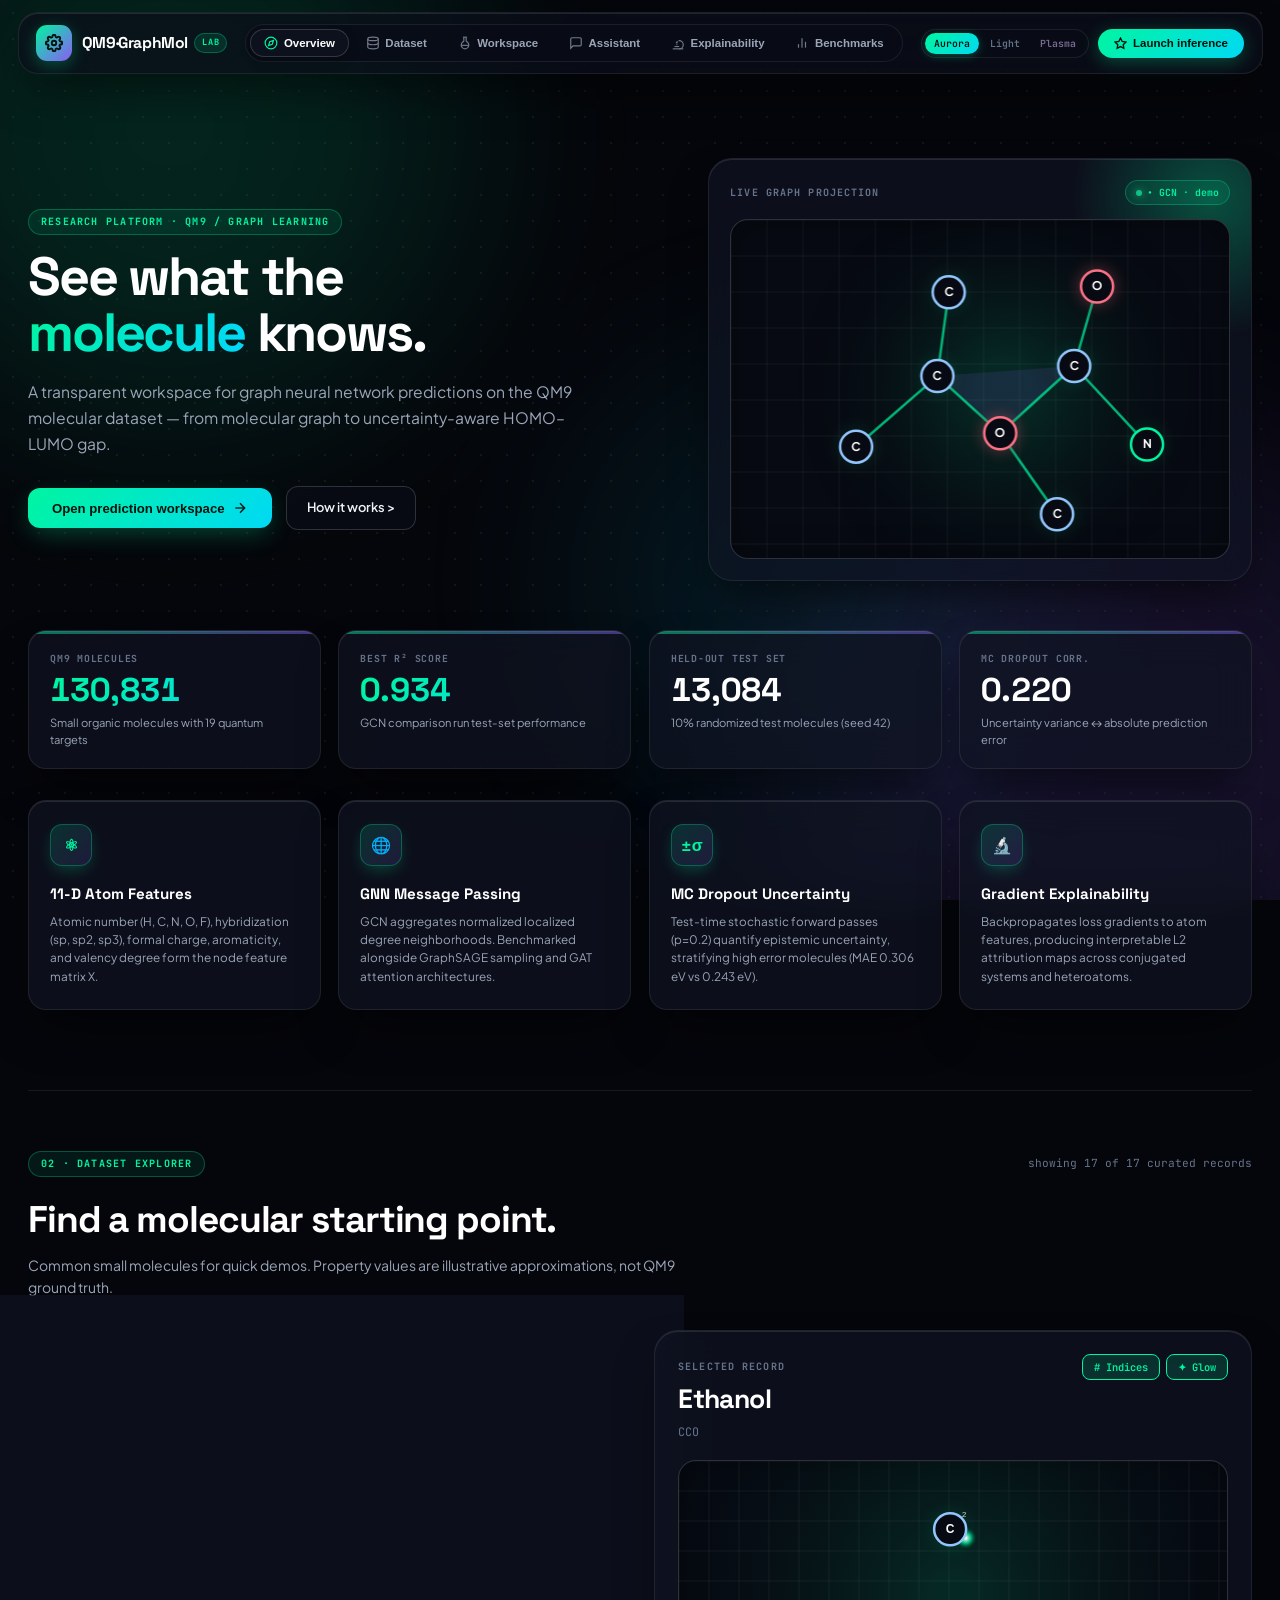
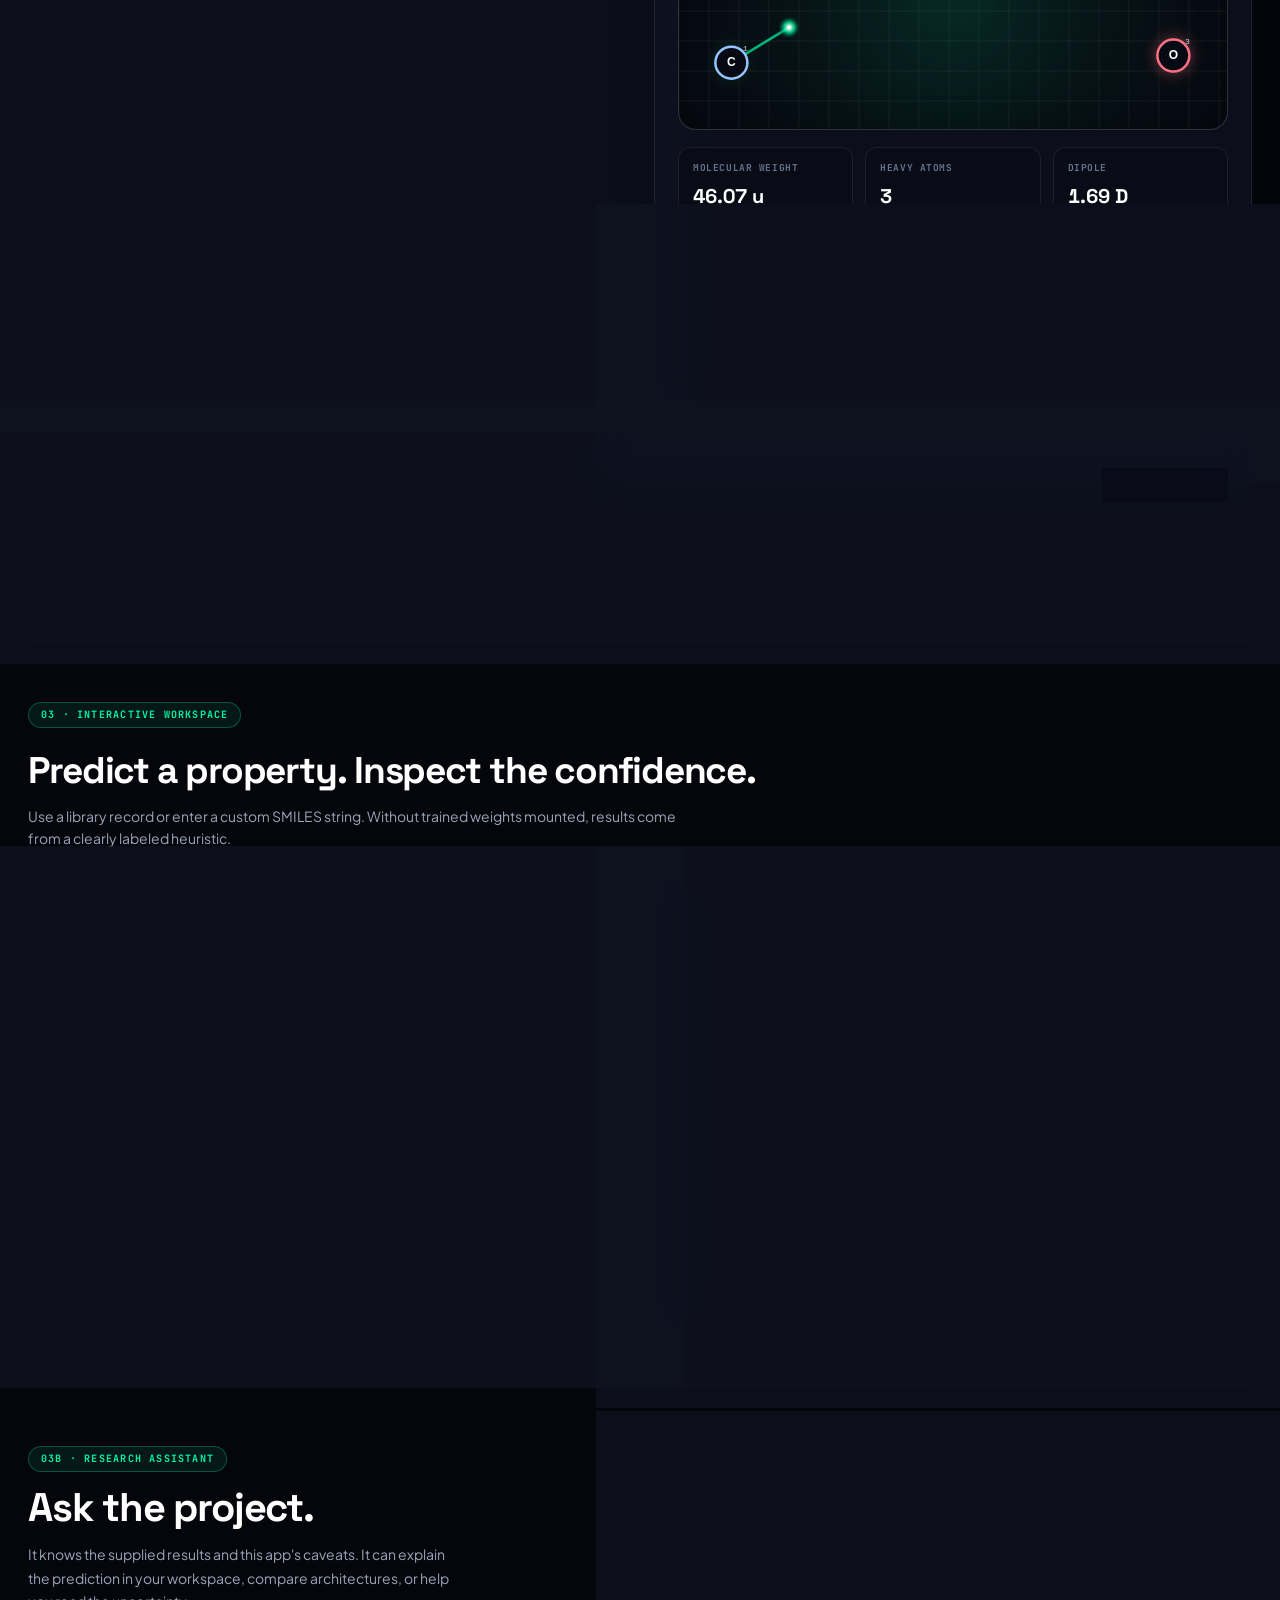
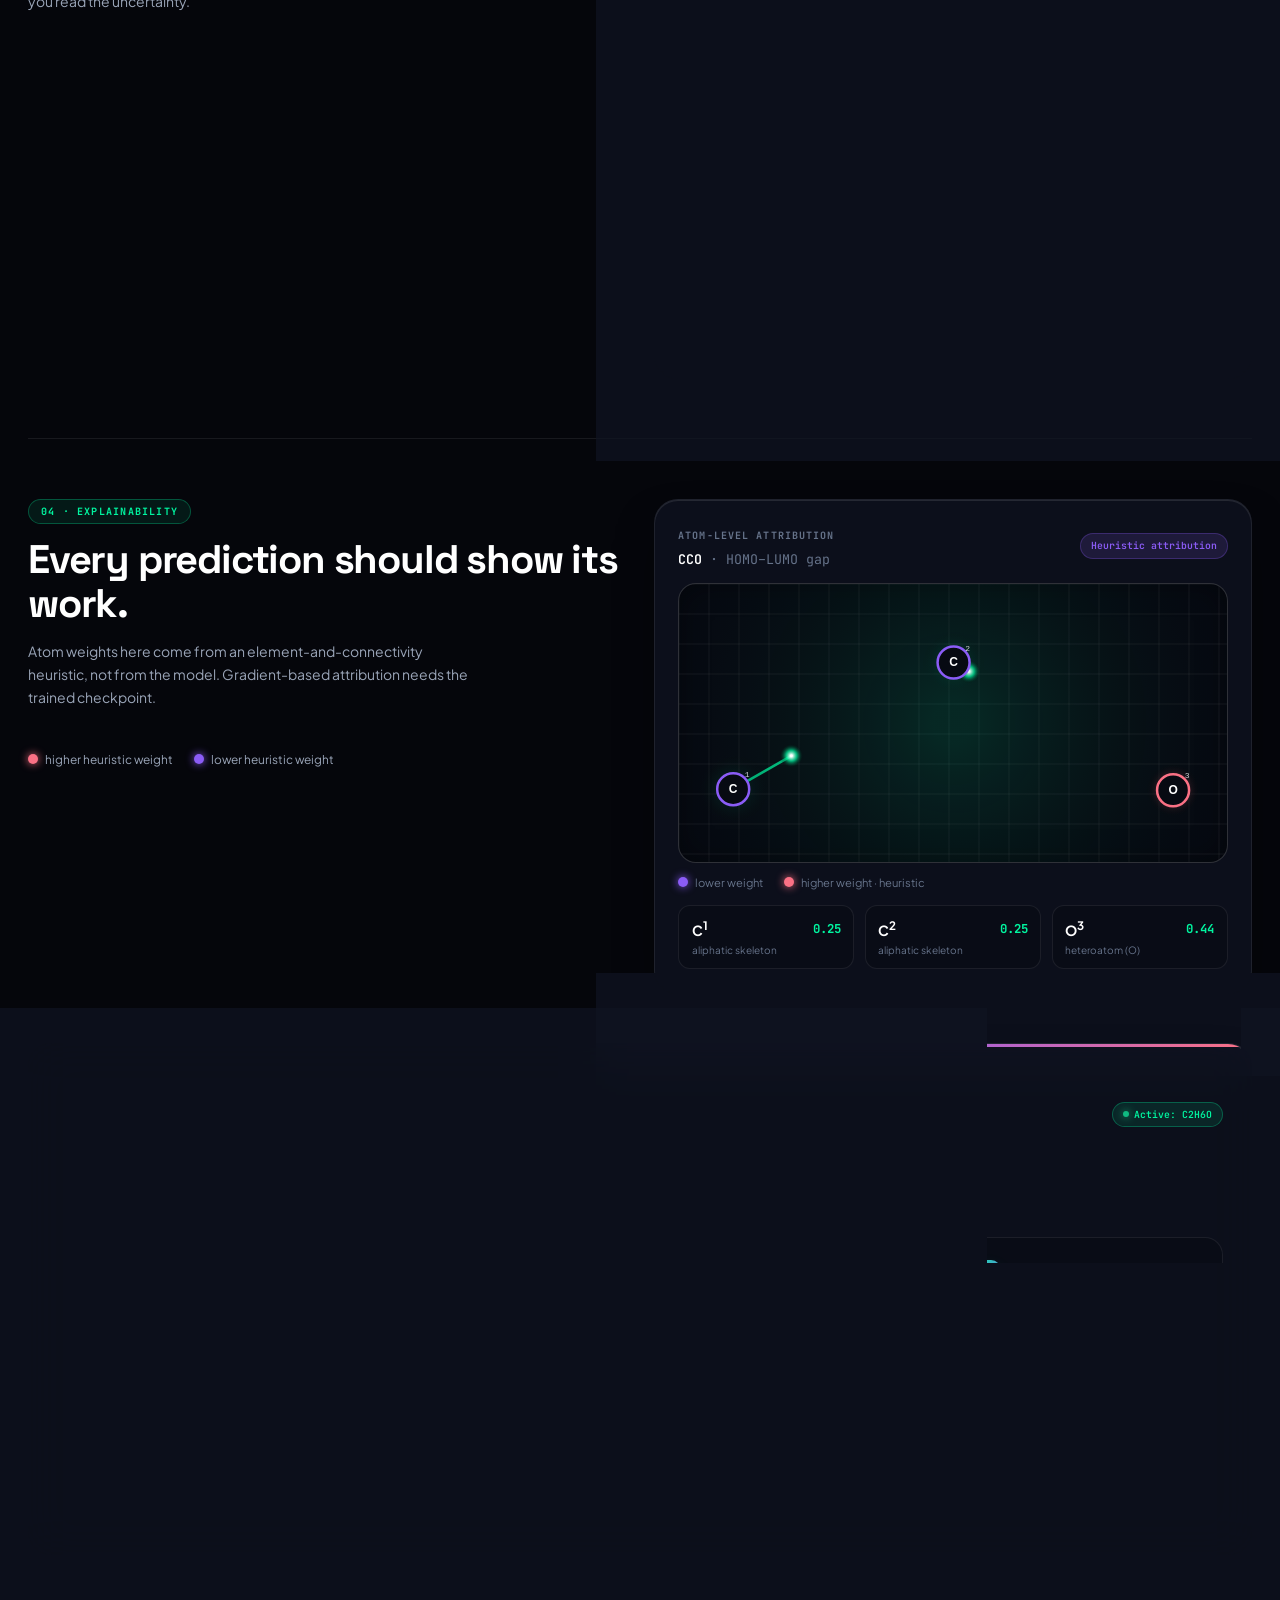
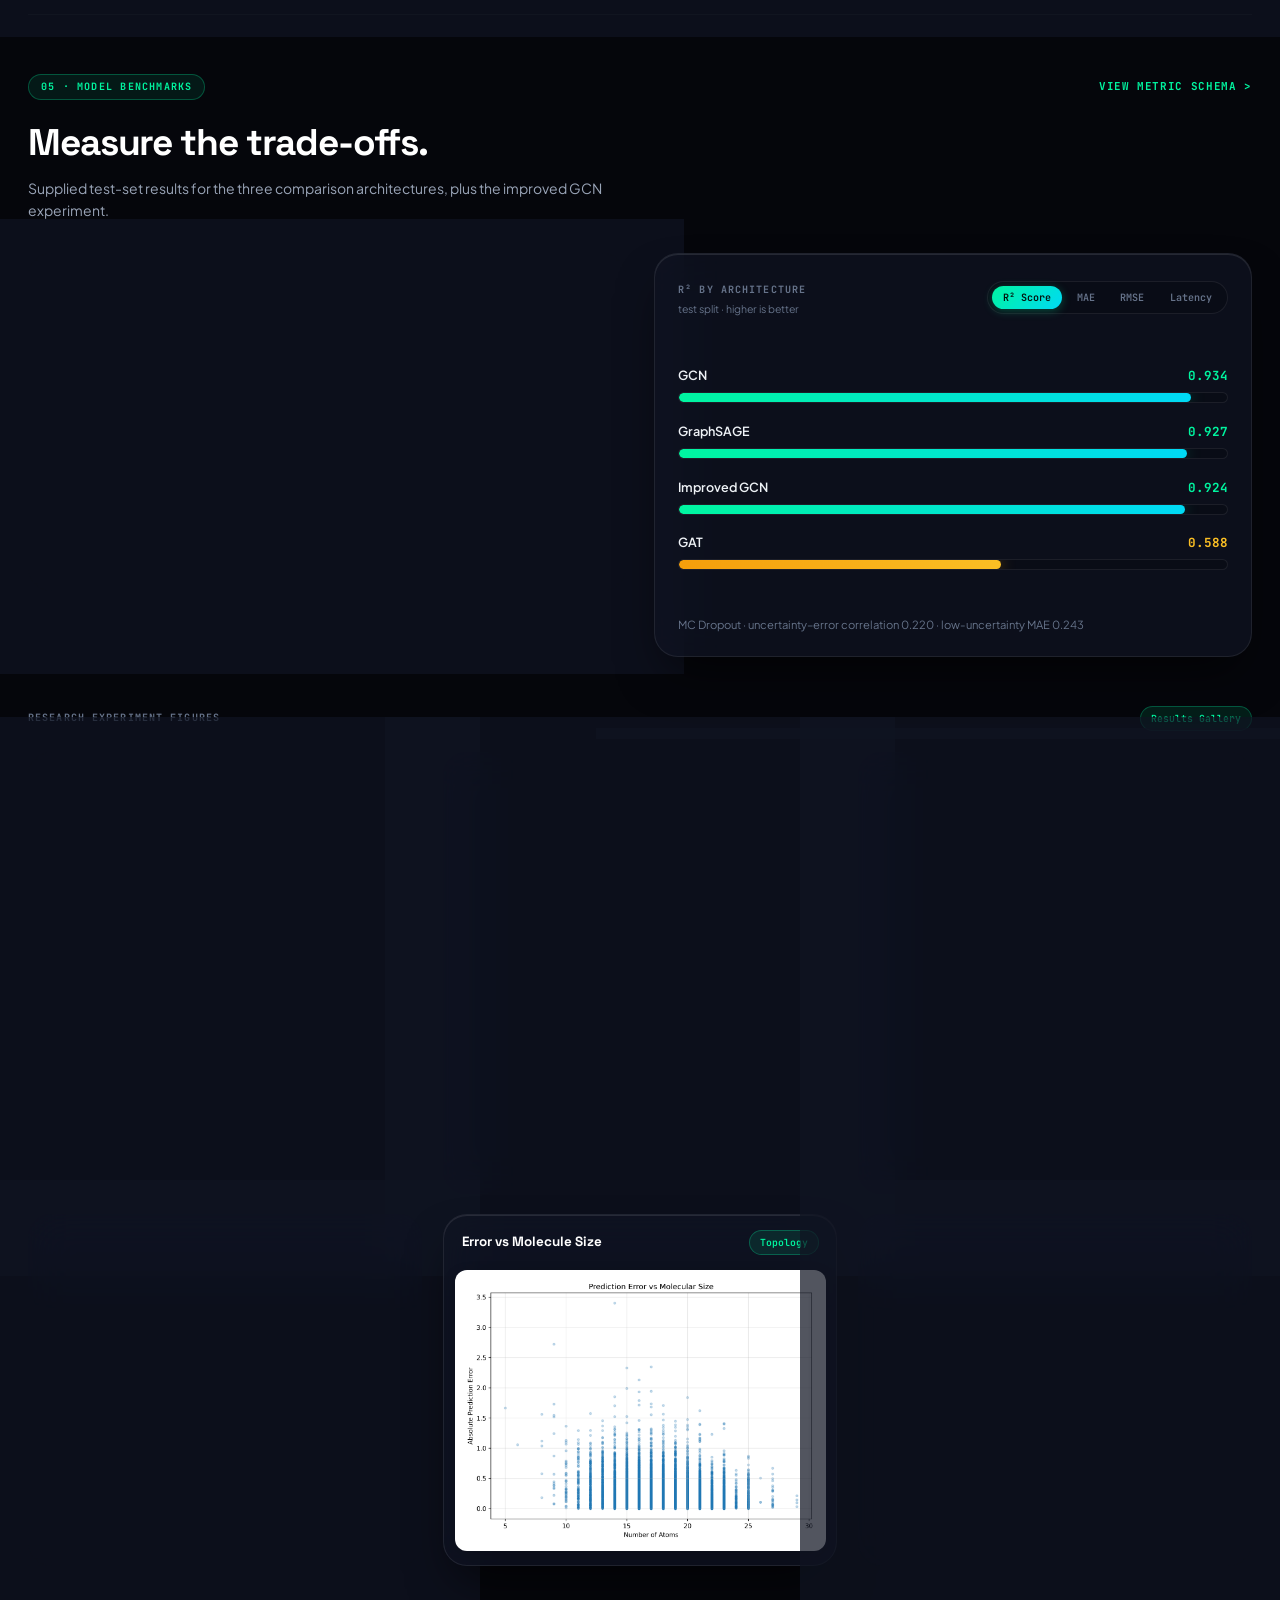
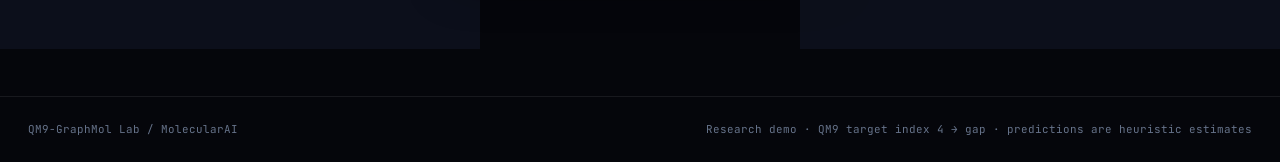
==== commit d15d54bd: "Redesign entire CSS model: Quantum Aurora Bento glassmorphism, floating capsule header, and Aurora/L" ====
--- a/index.html
+++ b/index.html
@@ -3,14 +3,20 @@
 <head>
   <meta charset="utf-8" />
   <meta name="viewport" content="width=device-width, initial-scale=1" />
-  <meta name="theme-color" content="#040711" />
+  <meta name="theme-color" content="#05060b" />
   <title>QM9·GraphMol Lab — MolecularAI</title>
   <link rel="preconnect" href="https://fonts.googleapis.com">
   <link rel="preconnect" href="https://fonts.gstatic.com" crossorigin>
-  <link href="https://fonts.googleapis.com/css2?family=Inter:wght@400;500;600;700;800&family=JetBrains+Mono:wght@500;700&display=swap" rel="stylesheet">
+  <link href="https://fonts.googleapis.com/css2?family=JetBrains+Mono:wght@500;700&family=Plus+Jakarta+Sans:wght@400;500;600;700;800&family=Space+Grotesk:wght@500;600;700&display=swap" rel="stylesheet">
   <link rel="stylesheet" href="assets/app.css" />
 </head>
 <body>
+  <!-- Ambient Atmospheric Aurora Mesh -->
+  <div class="aurora-backdrop" aria-hidden="true">
+    <div class="aurora-orb orb-1"></div>
+    <div class="aurora-orb orb-2"></div>
+    <div class="aurora-orb orb-3"></div>
+  </div>
 
   <!-- Top Navigation Header -->
   <header class="app-header">
@@ -54,8 +60,13 @@
       </button>
     </nav>
 
-    <!-- Right Action Button -->
+    <!-- Right Action Button & Theme Switcher -->
     <div class="header-actions">
+      <div class="theme-switcher" id="themeSwitcher" role="group" aria-label="Theme Switcher">
+        <button class="theme-btn active" data-theme="aurora" title="Aurora Obsidian">Aurora</button>
+        <button class="theme-btn" data-theme="daylight" title="Quantum Daylight">Light</button>
+        <button class="theme-btn" data-theme="plasma" title="Cyber Plasma">Plasma</button>
+      </div>
       <button class="btn-launch" id="headerLaunchBtn">
         <svg viewBox="0 0 24 24" width="13" height="13" fill="none" stroke="currentColor" stroke-width="2.5"><polygon points="12 2 15.09 8.26 22 9.27 17 14.14 18.18 21.02 12 17.77 5.82 21.02 7 14.14 2 9.27 8.91 8.26 12 2"></polygon></svg>
         Launch inference
@@ -239,7 +250,7 @@
             </div>
           </div>
 
-          <button class="btn-primary" id="btnAnalyzeInWorkspace" style="background: #fff; color: #070d14; justify-content: center; font-weight: 700; padding: 12px; border-radius: 8px;">
+          <button class="btn-primary btn-analyze-ws" id="btnAnalyzeInWorkspace">
             Analyze in workspace
             <svg viewBox="0 0 24 24" width="16" height="16" fill="none" stroke="currentColor" stroke-width="2"><line x1="5" y1="12" x2="19" y2="12"></line><polyline points="12 5 19 12 12 19"></polyline></svg>
           </button>
@@ -247,11 +258,11 @@
       </div>
 
       <!-- Custom Dataset CSV Inspector -->
-      <div style="margin-top: 3.5rem; background: var(--bg-card); border: 1px solid var(--border); border-radius: 14px; padding: 1.5rem;">
+      <div class="csv-inspector-card">
         <div class="card-header-bar">
           <div>
             <span class="card-header-title">CUSTOM DATASET CSV INSPECTOR</span>
-            <h3 style="font-size: 1.15rem; color:#fff; margin-top: 4px;">Bring your own molecular CSV</h3>
+            <h3 class="card-sub-heading" style="margin-top: 4px;">Bring your own molecular CSV</h3>
           </div>
           <label class="btn-ghost" style="cursor: pointer; padding: 6px 16px; font-size: 0.85rem;">
             Choose CSV file
@@ -444,8 +455,8 @@
         <!-- Left: Text -->
         <div>
           <span class="eyebrow">03B · RESEARCH ASSISTANT</span>
-          <h1 style="font-size: 3rem; font-weight:800; color:#fff; line-height:1.1; margin-bottom:1rem;">Ask the project.</h1>
-          <p style="font-size: 1rem; color:var(--text-muted); line-height:1.6; max-width:440px;">
+          <h1 class="section-display-title">Ask the project.</h1>
+          <p class="section-display-sub">
             It knows the supplied results and this app's caveats. It can explain the prediction in your workspace, compare architectures, or help you read the uncertainty.
           </p>
         </div>
@@ -458,7 +469,7 @@
                 <svg viewBox="0 0 24 24" width="18" height="18" fill="none" stroke="currentColor" stroke-width="2"><rect x="3" y="11" width="18" height="10" rx="2"></rect><circle cx="12" cy="5" r="2"></circle><path d="M12 7v4"></path><line x1="8" y1="16" x2="8" y2="16"></line><line x1="16" y1="16" x2="16" y2="16"></line></svg>
               </div>
               <div>
-                <h3 style="font-size: 1.15rem; font-weight:700; color:#fff;">Research assistant</h3>
+                <h3 style="font-size: 1.15rem; font-weight:700; color: var(--text-bright);">Research assistant</h3>
                 <span class="assistant-context" id="assistantContext">context: C6H6 · 5.96 eV</span>
               </div>
             </div>
@@ -513,10 +524,10 @@
         <!-- Left: Text & Bottom Legend -->
         <div>
           <span class="eyebrow">04 · EXPLAINABILITY</span>
-          <h1 style="font-size: 3rem; font-weight:800; color:#fff; line-height:1.1; margin-bottom:1rem;">
+          <h1 class="section-display-title">
             Every prediction should show its work.
           </h1>
-          <p style="font-size: 1rem; color:var(--text-muted); line-height:1.6; max-width:440px; margin-bottom: 3rem;">
+          <p class="section-display-sub" style="margin-bottom: 3rem;">
             Atom weights here come from an element-and-connectivity heuristic, not from the model. Gradient-based attribution needs the trained checkpoint.
           </p>
           <div class="explain-legend-bottom">
@@ -531,7 +542,7 @@
             <div>
               <span class="card-header-title">Atom-level attribution</span>
               <div style="font-size: 0.95rem; font-family: var(--font-mono); color: var(--text-dim); margin-top: 4px;">
-                <span id="expMolFormula" style="color: #fff; font-weight:600;">c1ccccc1</span> · HOMO–LUMO gap
+                <span id="expMolFormula" style="color: var(--text-bright); font-weight:600;">c1ccccc1</span> · HOMO–LUMO gap
               </div>
             </div>
             <span class="badge-tag purple">Heuristic attribution</span>
@@ -559,7 +570,7 @@
         <div class="card-header-bar">
           <div>
             <span class="eyebrow">MODEL INTERPRETABILITY & MECHANICS</span>
-            <h2 style="font-size: 1.8rem; font-weight: 800; color: #fff;">Downside Working Analysis: How the Models Work</h2>
+            <h2 style="font-size: 1.8rem; font-weight: 800; color: var(--text-bright);">Downside Working Analysis: How the Models Work</h2>
           </div>
           <span class="badge-tag pulse" id="analysisTargetPill">Active: C6H6</span>
         </div>
@@ -804,7 +815,7 @@
       <div class="modal-header">
         <div>
           <span class="card-header-title">MOLECULAR STRUCTURE INSPECTOR</span>
-          <h3 id="modalMolTitle" style="color:#fff; font-size:1.3rem; margin-top:4px;">Full Structure Review</h3>
+          <h3 id="modalMolTitle" style="color: var(--text-bright); font-size:1.3rem; margin-top:4px;">Full Structure Review</h3>
         </div>
         <div style="display:flex; gap:0.5rem; align-items:center;">
           <button class="ctrl-btn active" id="btnModalMotion" title="Toggle Motion">✦ Motion</button>
@@ -812,7 +823,7 @@
           <button class="ctrl-btn" id="btnModalZoomIn" title="Zoom in (+)">+</button>
           <button class="ctrl-btn" id="btnModalZoomOut" title="Zoom out (−)">−</button>
           <button class="ctrl-btn" id="btnModalFit" title="Reset View">⊡ Fit</button>
-          <button class="btn-icon" id="btnCloseModal" title="Close" style="width:34px; height:34px; font-size:1.1rem; color:#fff;">✕</button>
+          <button class="btn-icon" id="btnCloseModal" title="Close" style="width:34px; height:34px; font-size:1.1rem; color: var(--text-bright);">✕</button>
         </div>
       </div>
       <div class="modal-canvas-wrap">
--- a/assets/app.css
+++ b/assets/app.css
@@ -1,32 +1,168 @@
-:root {
-  --bg-dark: #070d14;
-  --bg-card: #0d1726;
-  --bg-card-hover: #111e33;
-  --bg-card-subtle: #09121f;
-  --border: #1a293f;
-  --border-light: #243b59;
-  --border-focus: #38bdf8;
-  --cyan: #22d3ee;
-  --cyan-hover: #06b6d4;
-  --cyan-glow: rgba(34, 211, 238, 0.25);
+/* ==========================================================================
+   QM9·GraphMol Lab — Quantum Aurora Bento & Frosted Glass CSS Model
+   Three integrated visual themes: Aurora Obsidian (default), Quantum Daylight, Cyber Plasma
+   ========================================================================== */
+
+:root,
+[data-theme="aurora"] {
+  --bg-dark: #05060b;
+  --bg-surface: rgba(14, 17, 28, 0.68);
+  --bg-card: rgba(16, 20, 34, 0.72);
+  --bg-card-hover: rgba(24, 30, 50, 0.85);
+  --bg-card-subtle: rgba(9, 12, 22, 0.78);
+  --bg-header: rgba(12, 15, 26, 0.72);
+  --bg-input: rgba(8, 10, 18, 0.85);
+
+  --border: rgba(255, 255, 255, 0.08);
+  --border-light: rgba(255, 255, 255, 0.16);
+  --border-specular: rgba(255, 255, 255, 0.14);
+  --border-focus: #00f5a0;
+
+  /* Primary Neon Bioluminescent Emerald-Mint + Electric Violet */
+  --cyan: #00f5a0;
+  --cyan-hover: #00d98b;
+  --cyan-glow: rgba(0, 245, 160, 0.28);
+  --accent-2: #00d9f5;
   --blue: #38bdf8;
+  --purple: #8b5cf6;
+  --purple-glow: rgba(139, 92, 246, 0.28);
+  --pink: #fb7185;
+  --pink-glow: rgba(251, 113, 133, 0.28);
+  --emerald: #10b981;
+  --amber: #fbbf24;
+
+  --text-bright: #ffffff;
+  --text-main: #eef2f6;
+  --text-muted: #9aa5b8;
+  --text-dim: #66738a;
+  --cta-ink: #04120c;
+
+  --orb-1: rgba(0, 245, 160, 0.14);
+  --orb-2: rgba(139, 92, 246, 0.16);
+  --orb-3: rgba(0, 217, 245, 0.10);
+  --dot-pattern: rgba(255, 255, 255, 0.06);
+
+  --shadow-card: 0 24px 48px -14px rgba(0, 0, 0, 0.65), inset 0 1px 0 rgba(255, 255, 255, 0.10);
+  --shadow-hover: 0 28px 56px -12px rgba(0, 0, 0, 0.78), 0 0 28px rgba(0, 245, 160, 0.12), inset 0 1px 0 rgba(255, 255, 255, 0.18);
+
+  --canvas-core: #070a12;
+  --canvas-grid: rgba(255, 255, 255, 0.045);
+  --canvas-text: #ffffff;
+
+  --font-display: 'Space Grotesk', 'Plus Jakarta Sans', sans-serif;
+  --font-sans: 'Plus Jakarta Sans', -apple-system, BlinkMacSystemFont, 'Segoe UI', Roboto, sans-serif;
+  --font-mono: 'JetBrains Mono', 'Fira Code', Menlo, monospace;
+
+  --radius-xl: 24px;
+  --radius-lg: 18px;
+  --radius-md: 12px;
+  --radius-sm: 8px;
+}
+
+/* Quantum Daylight (Architectural Porcelain Light Theme) */
+[data-theme="daylight"] {
+  --bg-dark: #f2f5fb;
+  --bg-surface: rgba(255, 255, 255, 0.85);
+  --bg-card: rgba(255, 255, 255, 0.90);
+  --bg-card-hover: #ffffff;
+  --bg-card-subtle: #f7f9fd;
+  --bg-header: rgba(255, 255, 255, 0.82);
+  --bg-input: #f8fafc;
+
+  --border: rgba(15, 23, 42, 0.09);
+  --border-light: rgba(15, 23, 42, 0.16);
+  --border-specular: rgba(255, 255, 255, 0.9);
+  --border-focus: #059669;
+
+  --cyan: #059669;
+  --cyan-hover: #047857;
+  --cyan-glow: rgba(5, 150, 105, 0.22);
+  --accent-2: #4f46e5;
+  --blue: #2563eb;
+  --purple: #6366f1;
+  --purple-glow: rgba(99, 102, 241, 0.22);
+  --pink: #e11d48;
+  --pink-glow: rgba(225, 29, 72, 0.22);
+  --emerald: #059669;
+  --amber: #d97706;
+
+  --text-bright: #0f172a;
+  --text-main: #1e293b;
+  --text-muted: #475569;
+  --text-dim: #64748b;
+  --cta-ink: #ffffff;
+
+  --orb-1: rgba(16, 185, 129, 0.14);
+  --orb-2: rgba(99, 102, 241, 0.13);
+  --orb-3: rgba(56, 189, 248, 0.10);
+  --dot-pattern: rgba(15, 23, 42, 0.08);
+
+  --shadow-card: 0 12px 32px -8px rgba(15, 23, 42, 0.07), 0 2px 6px rgba(15, 23, 42, 0.03), inset 0 1px 0 #ffffff;
+  --shadow-hover: 0 20px 40px -10px rgba(15, 23, 42, 0.12), 0 0 20px rgba(5, 150, 105, 0.08), inset 0 1px 0 #ffffff;
+
+  --canvas-core: #0f172a;
+  --canvas-grid: rgba(15, 23, 42, 0.06);
+  --canvas-text: #ffffff;
+}
+
+/* Cyber Plasma (Deep Midnight Plum & Magenta-Gold Theme) */
+[data-theme="plasma"] {
+  --bg-dark: #08040e;
+  --bg-surface: rgba(20, 11, 34, 0.72);
+  --bg-card: rgba(22, 13, 38, 0.76);
+  --bg-card-hover: rgba(33, 19, 56, 0.88);
+  --bg-card-subtle: rgba(14, 8, 24, 0.82);
+  --bg-header: rgba(16, 9, 28, 0.78);
+  --bg-input: rgba(11, 6, 20, 0.88);
+
+  --border: rgba(244, 63, 94, 0.14);
+  --border-light: rgba(192, 132, 252, 0.28);
+  --border-specular: rgba(255, 255, 255, 0.12);
+  --border-focus: #ff4d8d;
+
+  --cyan: #ff4d8d;
+  --cyan-hover: #f43f5e;
+  --cyan-glow: rgba(255, 77, 141, 0.30);
+  --accent-2: #fbbf24;
+  --blue: #c084fc;
   --purple: #a855f7;
-  --purple-glow: rgba(168, 85, 247, 0.25);
-  --pink: #f43f5e;
-  --pink-glow: rgba(244, 63, 94, 0.25);
-  --emerald: #10b981;
-  --amber: #f59e0b;
-  --text-main: #f1f5f9;
-  --text-muted: #94a3b8;
-  --text-dim: #64748b;
-  --font-sans: 'Inter', -apple-system, BlinkMacSystemFont, 'Segoe UI', Roboto, Helvetica, Arial, sans-serif;
-  --font-mono: 'JetBrains Mono', 'Fira Code', Menlo, Monaco, Consolas, monospace;
-}
+  --purple-glow: rgba(168, 85, 247, 0.30);
+  --pink: #fb7185;
+  --pink-glow: rgba(251, 113, 133, 0.30);
+  --emerald: #34d399;
+  --amber: #fbbf24;
+
+  --text-bright: #ffffff;
+  --text-main: #f5effb;
+  --text-muted: #b8a9cc;
+  --text-dim: #7b6c94;
+  --cta-ink: #ffffff;
+
+  --orb-1: rgba(255, 77, 141, 0.16);
+  --orb-2: rgba(168, 85, 247, 0.18);
+  --orb-3: rgba(251, 191, 36, 0.09);
+  --dot-pattern: rgba(255, 255, 255, 0.06);
+
+  --shadow-card: 0 24px 48px -14px rgba(0, 0, 0, 0.72), inset 0 1px 0 rgba(255, 255, 255, 0.10);
+  --shadow-hover: 0 28px 56px -12px rgba(0, 0, 0, 0.85), 0 0 28px rgba(255, 77, 141, 0.16), inset 0 1px 0 rgba(255, 255, 255, 0.18);
+
+  --canvas-core: #11081f;
+  --canvas-grid: rgba(192, 132, 252, 0.055);
+  --canvas-text: #ffffff;
+}
+
+/* ==========================================================================
+   Global Resets & Atmospheric Mesh Canvas
+   ========================================================================== */
 
 * {
   box-sizing: border-box;
   margin: 0;
   padding: 0;
+}
+
+html {
+  scroll-behavior: smooth;
 }
 
 html, body {
@@ -34,92 +170,170 @@
   color: var(--text-main);
   font-family: var(--font-sans);
   font-size: 14px;
-  line-height: 1.5;
+  line-height: 1.55;
   min-height: 100vh;
   overflow-x: hidden;
   -webkit-font-smoothing: antialiased;
-}
-
-/* Subtle background grid pattern */
+  transition: background-color 0.35s ease, color 0.35s ease;
+}
+
+/* Custom sleek scrollbar */
+::-webkit-scrollbar {
+  width: 8px;
+  height: 8px;
+}
+::-webkit-scrollbar-track {
+  background: transparent;
+}
+::-webkit-scrollbar-thumb {
+  background: var(--border-light);
+  border-radius: 9999px;
+}
+::-webkit-scrollbar-thumb:hover {
+  background: var(--cyan);
+}
+
+/* Micro Dot-Matrix Architectural Backdrop */
 body::before {
   content: '';
   position: fixed;
-  top: 0;
-  left: 0;
-  right: 0;
-  bottom: 0;
-  background-image: 
-    linear-gradient(rgba(26, 41, 63, 0.15) 1px, transparent 1px),
-    linear-gradient(90deg, rgba(26, 41, 63, 0.15) 1px, transparent 1px);
-  background-size: 40px 40px;
+  inset: 0;
+  background-image: radial-gradient(var(--dot-pattern) 1.15px, transparent 1.15px);
+  background-size: 26px 26px;
   pointer-events: none;
   z-index: 0;
 }
 
-/* App Header */
+/* Floating Ambient Aurora Mesh Orbs */
+.aurora-backdrop {
+  position: fixed;
+  inset: 0;
+  overflow: hidden;
+  pointer-events: none;
+  z-index: 0;
+}
+
+.aurora-orb {
+  position: absolute;
+  border-radius: 50%;
+  filter: blur(110px);
+  opacity: 0.9;
+  animation: orbFloat 22s ease-in-out infinite alternate;
+}
+
+.aurora-orb.orb-1 {
+  width: 580px;
+  height: 580px;
+  top: -160px;
+  left: -120px;
+  background: var(--orb-1);
+}
+
+.aurora-orb.orb-2 {
+  width: 640px;
+  height: 640px;
+  bottom: -180px;
+  right: -140px;
+  background: var(--orb-2);
+  animation-delay: -7s;
+}
+
+.aurora-orb.orb-3 {
+  width: 440px;
+  height: 440px;
+  top: 40%;
+  left: 45%;
+  background: var(--orb-3);
+  animation-delay: -14s;
+}
+
+@keyframes orbFloat {
+  0% { transform: translate(0, 0) scale(1); }
+  50% { transform: translate(40px, -30px) scale(1.08); }
+  100% { transform: translate(-30px, 35px) scale(0.95); }
+}
+
+/* ==========================================================================
+   Floating Capsule Dock Navigation Header
+   ========================================================================== */
+
 .app-header {
   position: sticky;
-  top: 0;
+  top: 12px;
   z-index: 100;
   display: flex;
   align-items: center;
   justify-content: space-between;
-  padding: 0 2rem;
-  height: 64px;
-  background: rgba(7, 13, 20, 0.85);
-  backdrop-filter: blur(12px);
-  border-bottom: 1px solid var(--border);
+  gap: 1rem;
+  width: calc(100% - 2.5rem);
+  max-width: 1400px;
+  margin: 12px auto 0;
+  padding: 0 1.25rem;
+  height: 62px;
+  border-radius: 20px;
+  background: var(--bg-header);
+  backdrop-filter: blur(24px) saturate(160%);
+  -webkit-backdrop-filter: blur(24px) saturate(160%);
+  border: 1px solid var(--border);
+  box-shadow: var(--shadow-card);
+  transition: all 0.3s ease;
 }
 
 .brand {
   display: flex;
   align-items: center;
-  gap: 0.75rem;
+  gap: 0.7rem;
   cursor: pointer;
   text-decoration: none;
+  flex-shrink: 0;
 }
 
 .brand-icon {
-  width: 34px;
-  height: 34px;
-  border-radius: 8px;
-  background: linear-gradient(135deg, rgba(34, 211, 238, 0.2), rgba(168, 85, 247, 0.2));
-  border: 1px solid var(--cyan);
+  width: 36px;
+  height: 36px;
+  border-radius: 11px;
+  background: linear-gradient(135deg, var(--cyan), var(--purple));
   display: flex;
   align-items: center;
   justify-content: center;
+  color: var(--cta-ink);
+  box-shadow: 0 4px 16px var(--cyan-glow);
+  transition: transform 0.25s ease;
+}
+
+.brand:hover .brand-icon {
+  transform: rotate(18deg) scale(1.05);
+}
+
+.brand-name {
+  font-family: var(--font-display);
+  font-size: 1.12rem;
+  font-weight: 700;
+  letter-spacing: -0.025em;
+  color: var(--text-bright);
+  display: flex;
+  align-items: center;
+  gap: 0.45rem;
+}
+
+.brand-name span.lab-tag {
+  font-size: 0.62rem;
+  font-family: var(--font-mono);
+  font-weight: 700;
+  padding: 2px 7px;
+  border-radius: 9999px;
+  background: rgba(0, 245, 160, 0.12);
   color: var(--cyan);
-  box-shadow: 0 0 15px var(--cyan-glow);
-}
-
-.brand-name {
-  font-size: 1.15rem;
-  font-weight: 700;
-  letter-spacing: -0.02em;
-  color: #fff;
-  display: flex;
-  align-items: center;
-  gap: 0.4rem;
-}
-
-.brand-name span.lab-tag {
-  font-size: 0.65rem;
-  font-family: var(--font-mono);
-  font-weight: 600;
-  padding: 2px 6px;
-  border-radius: 4px;
-  background: rgba(34, 211, 238, 0.15);
-  color: var(--cyan);
-  border: 1px solid rgba(34, 211, 238, 0.3);
-  letter-spacing: 0.05em;
-}
-
-/* Nav Links */
+  border: 1px solid var(--cyan-glow);
+  letter-spacing: 0.08em;
+}
+
+/* Segmented Pill Navigation */
 .nav-tabs {
   display: flex;
   align-items: center;
-  gap: 0.25rem;
-  background: rgba(13, 23, 38, 0.6);
+  gap: 0.2rem;
+  background: var(--bg-card-subtle);
   padding: 4px;
   border-radius: 9999px;
   border: 1px solid var(--border);
@@ -129,31 +343,37 @@
   display: flex;
   align-items: center;
   gap: 0.4rem;
-  padding: 6px 14px;
+  padding: 6px 13px;
   border-radius: 9999px;
   color: var(--text-muted);
-  font-size: 0.85rem;
-  font-weight: 500;
+  font-size: 0.82rem;
+  font-weight: 600;
   background: transparent;
-  border: none;
+  border: 1px solid transparent;
   cursor: pointer;
-  transition: all 0.2s ease;
+  transition: all 0.22s cubic-bezier(0.22, 1, 0.36, 1);
+  white-space: nowrap;
 }
 
 .nav-tab svg {
-  opacity: 0.75;
+  opacity: 0.72;
+  transition: color 0.2s ease;
 }
 
 .nav-tab:hover {
-  color: var(--text-main);
+  color: var(--text-bright);
   background: rgba(255, 255, 255, 0.05);
 }
 
+[data-theme="daylight"] .nav-tab:hover {
+  background: rgba(15, 23, 42, 0.05);
+}
+
 .nav-tab.active {
-  color: #fff;
+  color: var(--text-bright);
   background: var(--bg-card);
-  border: 1px solid var(--border-light);
-  box-shadow: 0 2px 8px rgba(0, 0, 0, 0.4);
+  border-color: var(--border-light);
+  box-shadow: 0 4px 12px rgba(0, 0, 0, 0.18);
 }
 
 .nav-tab.active svg {
@@ -161,50 +381,87 @@
   color: var(--cyan);
 }
 
-/* Header Action */
+/* Header Actions & Theme Switcher */
 .header-actions {
   display: flex;
   align-items: center;
-  gap: 0.75rem;
+  gap: 0.65rem;
+  flex-shrink: 0;
+}
+
+.theme-switcher {
+  display: flex;
+  align-items: center;
+  background: var(--bg-card-subtle);
+  border: 1px solid var(--border);
+  border-radius: 9999px;
+  padding: 3px;
+  gap: 2px;
+}
+
+.theme-btn {
+  font-family: var(--font-mono);
+  font-size: 0.7rem;
+  font-weight: 600;
+  padding: 4px 9px;
+  border-radius: 9999px;
+  background: transparent;
+  border: none;
+  color: var(--text-dim);
+  cursor: pointer;
+  transition: all 0.2s ease;
+}
+
+.theme-btn:hover {
+  color: var(--text-bright);
+}
+
+.theme-btn.active {
+  background: linear-gradient(135deg, var(--cyan), var(--accent-2));
+  color: var(--cta-ink);
+  box-shadow: 0 2px 10px var(--cyan-glow);
 }
 
 .btn-launch {
   display: flex;
   align-items: center;
-  gap: 0.4rem;
-  padding: 8px 18px;
+  gap: 0.45rem;
+  padding: 8px 16px;
   border-radius: 9999px;
-  background: var(--cyan);
-  color: #070d14;
-  font-weight: 600;
-  font-size: 0.85rem;
+  background: linear-gradient(135deg, var(--cyan) 0%, var(--accent-2) 100%);
+  color: var(--cta-ink);
+  font-weight: 700;
+  font-size: 0.82rem;
   border: none;
   cursor: pointer;
-  transition: all 0.2s ease;
-  box-shadow: 0 0 15px var(--cyan-glow);
+  transition: all 0.25s cubic-bezier(0.22, 1, 0.36, 1);
+  box-shadow: 0 4px 18px var(--cyan-glow);
+  white-space: nowrap;
 }
 
 .btn-launch:hover {
-  background: var(--cyan-hover);
-  transform: translateY(-1px);
-  box-shadow: 0 0 20px rgba(34, 211, 238, 0.4);
-}
-
-/* Main Container */
+  transform: translateY(-2px);
+  box-shadow: 0 8px 26px var(--cyan-glow);
+  filter: brightness(1.06);
+}
+
+/* ==========================================================================
+   Main Container & Section Architecture
+   ========================================================================== */
+
 .main-content {
   position: relative;
   z-index: 1;
   max-width: 1400px;
   margin: 0 auto;
-  padding: 2.5rem 2rem 5rem;
-}
-
-/* Section visibility & Continuous Scrolling */
+  padding: 1.75rem 2rem 5rem;
+}
+
 .page-section {
   display: block;
-  padding: 4.5rem 0;
-  border-bottom: 1px solid rgba(255, 255, 255, 0.05);
-  scroll-margin-top: 75px;
+  padding: 4.25rem 0;
+  border-bottom: 1px solid var(--border);
+  scroll-margin-top: 86px;
   transition: opacity 0.3s ease;
 }
 
@@ -214,86 +471,146 @@
 
 /* Typography & Eyebrows */
 .eyebrow {
-  display: inline-block;
-  font-size: 0.75rem;
-  font-weight: 700;
-  font-family: var(--font-mono);
-  letter-spacing: 0.1em;
+  display: inline-flex;
+  align-items: center;
+  gap: 0.5rem;
+  font-size: 0.72rem;
+  font-weight: 700;
+  font-family: var(--font-mono);
+  letter-spacing: 0.12em;
   text-transform: uppercase;
   color: var(--cyan);
-  margin-bottom: 0.75rem;
+  background: rgba(0, 245, 160, 0.08);
+  border: 1px solid var(--cyan-glow);
+  padding: 4px 12px;
+  border-radius: 9999px;
+  margin-bottom: 1rem;
+}
+
+[data-theme="daylight"] .eyebrow {
+  background: rgba(5, 150, 105, 0.08);
+}
+
+[data-theme="plasma"] .eyebrow {
+  background: rgba(255, 77, 141, 0.1);
 }
 
 h1.hero-title {
-  font-size: 3.5rem;
-  font-weight: 800;
+  font-family: var(--font-display);
+  font-size: 3.85rem;
+  font-weight: 700;
+  line-height: 1.05;
+  letter-spacing: -0.04em;
+  color: var(--text-bright);
+  margin-bottom: 1.25rem;
+}
+
+h1.hero-title span.cyan-text {
+  background: linear-gradient(120deg, var(--cyan) 0%, var(--accent-2) 50%, var(--purple) 100%);
+  background-size: 200% auto;
+  -webkit-background-clip: text;
+  background-clip: text;
+  -webkit-text-fill-color: transparent;
+  animation: textShimmer 6s linear infinite;
+}
+
+@keyframes textShimmer {
+  0% { background-position: 0% center; }
+  100% { background-position: 200% center; }
+}
+
+.hero-subtitle {
+  font-size: 1.12rem;
+  color: var(--text-muted);
+  max-width: 560px;
+  line-height: 1.65;
+  margin-bottom: 2.1rem;
+}
+
+.section-display-title {
+  font-family: var(--font-display);
+  font-size: 2.85rem;
+  font-weight: 700;
+  color: var(--text-bright);
   line-height: 1.1;
   letter-spacing: -0.03em;
-  color: #fff;
-  margin-bottom: 1.25rem;
-}
-
-h1.hero-title span.cyan-text {
-  color: var(--cyan);
-  text-shadow: 0 0 25px var(--cyan-glow);
-}
-
-.hero-subtitle {
+  margin-bottom: 1rem;
+}
+
+.section-display-sub {
+  font-size: 1rem;
+  color: var(--text-muted);
+  line-height: 1.65;
+  max-width: 440px;
+}
+
+.card-sub-heading {
+  font-family: var(--font-display);
   font-size: 1.15rem;
-  color: var(--text-muted);
-  max-width: 580px;
-  line-height: 1.6;
-  margin-bottom: 2rem;
-}
-
+  font-weight: 700;
+  color: var(--text-bright);
+}
+
+/* Action Buttons */
 .btn-group {
   display: flex;
   align-items: center;
-  gap: 1.25rem;
+  flex-wrap: wrap;
+  gap: 1rem;
 }
 
 .btn-primary {
   display: inline-flex;
   align-items: center;
-  gap: 0.5rem;
-  padding: 11px 22px;
-  border-radius: 8px;
-  background: var(--cyan);
-  color: #070d14;
-  font-weight: 600;
-  font-size: 0.95rem;
+  gap: 0.55rem;
+  padding: 12px 24px;
+  border-radius: var(--radius-md);
+  background: linear-gradient(135deg, var(--cyan) 0%, var(--accent-2) 100%);
+  color: var(--cta-ink);
+  font-weight: 700;
+  font-size: 0.94rem;
   border: none;
   cursor: pointer;
-  transition: all 0.2s ease;
-  box-shadow: 0 0 15px var(--cyan-glow);
+  transition: all 0.25s cubic-bezier(0.22, 1, 0.36, 1);
+  box-shadow: 0 8px 24px -4px var(--cyan-glow);
   text-decoration: none;
 }
 
 .btn-primary:hover {
-  background: var(--cyan-hover);
-  box-shadow: 0 0 25px rgba(34, 211, 238, 0.4);
-  transform: translateY(-1px);
+  transform: translateY(-2px);
+  box-shadow: 0 12px 30px -2px var(--cyan-glow);
+  filter: brightness(1.06);
+}
+
+.btn-analyze-ws {
+  width: 100%;
+  justify-content: center;
+  padding: 13px;
+  border-radius: var(--radius-md);
 }
 
 .btn-ghost {
   display: inline-flex;
   align-items: center;
   gap: 0.5rem;
-  padding: 10px 20px;
-  border-radius: 8px;
-  background: rgba(255, 255, 255, 0.05);
+  padding: 11px 20px;
+  border-radius: var(--radius-md);
+  background: var(--bg-card-subtle);
   color: var(--text-main);
   font-weight: 600;
-  font-size: 0.95rem;
-  border: 1px solid var(--border);
+  font-size: 0.92rem;
+  border: 1px solid var(--border-light);
   cursor: pointer;
   transition: all 0.2s ease;
   text-decoration: none;
+  backdrop-filter: blur(8px);
 }
 
 .btn-ghost:hover {
-  background: rgba(255, 255, 255, 0.08);
-  border-color: var(--border-light);
+  background: var(--bg-card-hover);
+  border-color: var(--cyan);
+  color: var(--text-bright);
+  transform: translateY(-1px);
 }
 
 .link-cyan {
@@ -301,43 +618,60 @@
   text-decoration: none;
   font-family: var(--font-mono);
   font-weight: 700;
-  font-size: 0.8rem;
-  letter-spacing: 0.05em;
-  transition: opacity 0.2s;
+  font-size: 0.78rem;
+  letter-spacing: 0.06em;
+  transition: opacity 0.2s, transform 0.2s;
+  display: inline-flex;
+  align-items: center;
 }
 
 .link-cyan:hover {
-  opacity: 0.8;
-}
-
-/* Hero 2-Col Layout */
+  opacity: 0.85;
+  transform: translateX(3px);
+}
+
+/* ==========================================================================
+   Hero Layout & Bento Cards
+   ========================================================================== */
+
 .hero-layout {
   display: grid;
-  grid-template-columns: 1.1fr 0.9fr;
+  grid-template-columns: 1.08fr 0.92fr;
   gap: 3rem;
   align-items: center;
   margin-bottom: 3.5rem;
 }
 
-/* Projection Card */
+.projection-card,
+.molecule-library-card,
+.record-panel,
+.workspace-form-card,
+.workspace-output-card,
+.csv-inspector-card,
+.plot-card {
+  background: var(--bg-card);
+  border: 1px solid var(--border);
+  border-radius: var(--radius-xl);
+  backdrop-filter: blur(22px) saturate(140%);
+  -webkit-backdrop-filter: blur(22px) saturate(140%);
+  box-shadow: var(--shadow-card);
+  transition: transform 0.28s cubic-bezier(0.22, 1, 0.36, 1), border-color 0.25s ease, box-shadow 0.28s ease;
+}
+
 .projection-card {
-  background: var(--bg-card);
-  border: 1px solid var(--border);
-  border-radius: 16px;
   padding: 1.5rem;
   position: relative;
   overflow: hidden;
-  box-shadow: 0 10px 30px rgba(0, 0, 0, 0.5);
 }
 
 .projection-card::before {
   content: '';
   position: absolute;
-  top: -80px;
-  right: -80px;
-  width: 250px;
-  height: 250px;
-  background: radial-gradient(circle, rgba(34, 211, 238, 0.15) 0%, transparent 70%);
+  top: -100px;
+  right: -100px;
+  width: 280px;
+  height: 280px;
+  background: radial-gradient(circle, var(--cyan-glow) 0%, transparent 70%);
   pointer-events: none;
 }
 
@@ -346,13 +680,15 @@
   align-items: center;
   justify-content: space-between;
   margin-bottom: 1rem;
+  gap: 0.75rem;
+  flex-wrap: wrap;
 }
 
 .card-header-title {
-  font-size: 0.75rem;
-  font-family: var(--font-mono);
-  font-weight: 700;
-  letter-spacing: 0.1em;
+  font-size: 0.72rem;
+  font-family: var(--font-mono);
+  font-weight: 700;
+  letter-spacing: 0.11em;
   text-transform: uppercase;
   color: var(--text-dim);
 }
@@ -361,12 +697,12 @@
   font-size: 0.7rem;
   font-family: var(--font-mono);
   font-weight: 600;
-  padding: 3px 8px;
+  padding: 4px 10px;
   border-radius: 9999px;
-  background: rgba(34, 211, 238, 0.1);
+  background: rgba(0, 245, 160, 0.10);
   color: var(--cyan);
-  border: 1px solid rgba(34, 211, 238, 0.25);
-  display: flex;
+  border: 1px solid var(--cyan-glow);
+  display: inline-flex;
   align-items: center;
   gap: 0.35rem;
 }
@@ -376,30 +712,32 @@
   width: 6px;
   height: 6px;
   border-radius: 50%;
-  background: #10b981;
-  box-shadow: 0 0 8px #10b981;
+  background: var(--emerald);
+  box-shadow: 0 0 8px var(--emerald);
 }
 
 .badge-tag.gold {
-  background: rgba(245, 158, 11, 0.12);
-  color: #fbbf24;
-  border-color: rgba(245, 158, 11, 0.3);
+  background: rgba(251, 191, 36, 0.12);
+  color: var(--amber);
+  border-color: rgba(251, 191, 36, 0.32);
 }
 
 .badge-tag.purple {
-  background: rgba(168, 85, 247, 0.15);
-  color: #c084fc;
-  border-color: rgba(168, 85, 247, 0.3);
-}
-
+  background: rgba(139, 92, 246, 0.14);
+  color: var(--purple);
+  border-color: var(--purple-glow);
+}
+
+/* Canvas Viewport Styling */
 .canvas-container {
   width: 100%;
   height: 320px;
   position: relative;
-  border-radius: 10px;
-  background: var(--bg-card-subtle);
-  border: 1px solid rgba(26, 41, 63, 0.5);
+  border-radius: var(--radius-lg);
+  background: var(--canvas-core);
+  border: 1px solid var(--border-light);
   overflow: hidden;
+  box-shadow: inset 0 0 30px rgba(0, 0, 0, 0.35);
 }
 
 .canvas-container canvas,
@@ -413,49 +751,76 @@
   display: block !important;
 }
 
-/* Metric Strip */
+/* ==========================================================================
+   Metrics Strip & 4 Pillars (Bento Tiles)
+   ========================================================================== */
+
 .metrics-strip {
   display: grid;
   grid-template-columns: repeat(4, 1fr);
   gap: 1.25rem;
-  margin-bottom: 3.5rem;
+  margin-bottom: 2.25rem;
 }
 
 .metric-card {
   background: var(--bg-card);
   border: 1px solid var(--border);
-  border-radius: 12px;
-  padding: 1.25rem 1.5rem;
+  border-radius: var(--radius-lg);
+  padding: 1.4rem 1.5rem;
   position: relative;
-  transition: transform 0.2s, border-color 0.2s;
+  overflow: hidden;
+  backdrop-filter: blur(18px);
+  box-shadow: var(--shadow-card);
+  transition: transform 0.25s cubic-bezier(0.22, 1, 0.36, 1), border-color 0.25s ease, box-shadow 0.25s ease;
+}
+
+.metric-card::after {
+  content: '';
+  position: absolute;
+  top: 0;
+  left: 0;
+  right: 0;
+  height: 3px;
+  background: linear-gradient(90deg, var(--cyan), var(--purple));
+  opacity: 0.45;
+  transition: opacity 0.25s ease;
 }
 
 .metric-card:hover {
-  transform: translateY(-2px);
+  transform: translateY(-4px);
   border-color: var(--border-light);
+  box-shadow: var(--shadow-hover);
+}
+
+.metric-card:hover::after {
+  opacity: 1;
 }
 
 .metric-card .metric-label {
-  font-size: 0.75rem;
+  font-size: 0.7rem;
   font-family: var(--font-mono);
   font-weight: 700;
   color: var(--text-dim);
   text-transform: uppercase;
-  letter-spacing: 0.05em;
-  margin-bottom: 0.5rem;
+  letter-spacing: 0.08em;
+  margin-bottom: 0.6rem;
 }
 
 .metric-card .metric-val {
-  font-size: 2.25rem;
-  font-weight: 800;
+  font-family: var(--font-display);
+  font-size: 2.35rem;
+  font-weight: 700;
   line-height: 1;
-  color: #fff;
-  margin-bottom: 0.4rem;
+  font-variant-numeric: tabular-nums;
+  color: var(--text-bright);
+  margin-bottom: 0.45rem;
 }
 
 .metric-card .metric-val.cyan {
-  color: var(--cyan);
-  text-shadow: 0 0 20px var(--cyan-glow);
+  background: linear-gradient(135deg, var(--cyan), var(--accent-2));
+  -webkit-background-clip: text;
+  background-clip: text;
+  -webkit-text-fill-color: transparent;
 }
 
 .metric-card .metric-desc {
@@ -468,55 +833,71 @@
   display: grid;
   grid-template-columns: repeat(4, 1fr);
   gap: 1.25rem;
-  margin-bottom: 3.5rem;
+  margin-bottom: 1.5rem;
 }
 
 .feature-box {
   background: var(--bg-card);
   border: 1px solid var(--border);
+  border-radius: var(--radius-lg);
+  padding: 1.65rem 1.5rem;
+  display: flex;
+  flex-direction: column;
+  backdrop-filter: blur(18px);
+  box-shadow: var(--shadow-card);
+  transition: transform 0.25s cubic-bezier(0.22, 1, 0.36, 1), border-color 0.25s ease, box-shadow 0.25s ease;
+}
+
+.feature-box:hover {
+  transform: translateY(-4px);
+  border-color: var(--cyan-glow);
+  box-shadow: var(--shadow-hover);
+}
+
+.feature-box-icon {
+  width: 42px;
+  height: 42px;
   border-radius: 12px;
-  padding: 1.5rem;
-  display: flex;
-  flex-direction: column;
-}
-
-.feature-box-icon {
-  width: 36px;
-  height: 36px;
-  border-radius: 8px;
-  background: rgba(34, 211, 238, 0.1);
-  border: 1px solid rgba(34, 211, 238, 0.25);
+  background: linear-gradient(135deg, rgba(0, 245, 160, 0.15), rgba(139, 92, 246, 0.15));
+  border: 1px solid var(--cyan-glow);
   color: var(--cyan);
   display: flex;
   align-items: center;
   justify-content: center;
-  font-size: 1.1rem;
-  margin-bottom: 1rem;
+  font-size: 1.15rem;
+  font-weight: 700;
+  margin-bottom: 1.1rem;
+  box-shadow: 0 6px 16px -4px var(--cyan-glow);
 }
 
 .feature-box h3 {
-  font-size: 1.05rem;
-  font-weight: 700;
-  color: #fff;
-  margin-bottom: 0.5rem;
+  font-family: var(--font-display);
+  font-size: 1.08rem;
+  font-weight: 700;
+  color: var(--text-bright);
+  margin-bottom: 0.55rem;
 }
 
 .feature-box p {
-  font-size: 0.85rem;
+  font-size: 0.84rem;
   color: var(--text-muted);
-  line-height: 1.5;
-}
-
-/* Page Section Common Header */
+  line-height: 1.55;
+}
+
+/* ==========================================================================
+   Common Section Headers & Split Layout
+   ========================================================================== */
+
 .section-header {
-  margin-bottom: 2rem;
+  margin-bottom: 2.25rem;
 }
 
 .section-header h1 {
-  font-size: 2.5rem;
-  font-weight: 800;
-  color: #fff;
-  letter-spacing: -0.02em;
+  font-family: var(--font-display);
+  font-size: 2.65rem;
+  font-weight: 700;
+  color: var(--text-bright);
+  letter-spacing: -0.03em;
   margin-bottom: 0.5rem;
 }
 
@@ -526,7 +907,6 @@
   max-width: 650px;
 }
 
-/* Split Layouts */
 .split-layout {
   display: grid;
   grid-template-columns: 1fr 1fr;
@@ -534,63 +914,62 @@
   align-items: start;
 }
 
-/* Dataset Page Styles */
+/* ==========================================================================
+   Dataset Explorer Styles
+   ========================================================================== */
+
 .molecule-library-card {
-  background: var(--bg-card);
-  border: 1px solid var(--border);
-  border-radius: 14px;
-  padding: 1.5rem;
+  padding: 1.65rem;
   display: flex;
   flex-direction: column;
-  max-height: 600px;
+  max-height: 620px;
 }
 
 .library-top {
   display: flex;
   align-items: center;
   justify-content: space-between;
-  margin-bottom: 1rem;
+  margin-bottom: 0.85rem;
 }
 
 .library-title {
-  font-size: 1.15rem;
-  font-weight: 700;
-  color: #fff;
-}
-
-/* Category Filter Pills */
+  font-family: var(--font-display);
+  font-size: 1.2rem;
+  font-weight: 700;
+  color: var(--text-bright);
+}
+
 .category-pills-row {
   display: flex;
   align-items: center;
   gap: 0.4rem;
-  margin: 0.75rem 0 1rem 0;
+  margin: 0.5rem 0 1rem 0;
   flex-wrap: wrap;
 }
 
 .cat-pill {
-  font-size: 0.75rem;
+  font-size: 0.74rem;
   font-family: var(--font-mono);
   font-weight: 600;
-  padding: 5px 12px;
+  padding: 5px 13px;
   border-radius: 9999px;
-  background: rgba(255, 255, 255, 0.04);
+  background: var(--bg-card-subtle);
   color: var(--text-dim);
   border: 1px solid var(--border);
   cursor: pointer;
-  transition: all 0.2s cubic-bezier(0.16, 1, 0.3, 1);
+  transition: all 0.2s cubic-bezier(0.22, 1, 0.36, 1);
 }
 
 .cat-pill:hover {
-  color: #fff;
-  border-color: rgba(34, 211, 238, 0.3);
-  background: rgba(34, 211, 238, 0.08);
+  color: var(--text-bright);
+  border-color: var(--cyan-glow);
 }
 
 .cat-pill.active {
-  background: rgba(34, 211, 238, 0.15);
-  color: var(--cyan);
-  border-color: var(--cyan);
-  box-shadow: 0 0 12px rgba(34, 211, 238, 0.25);
+  background: linear-gradient(135deg, var(--cyan), var(--accent-2));
+  color: var(--cta-ink);
+  border-color: transparent;
+  box-shadow: 0 4px 14px var(--cyan-glow);
 }
 
 .search-box {
@@ -600,18 +979,19 @@
 
 .search-box input {
   width: 100%;
-  background: var(--bg-card-subtle);
-  border: 1px solid var(--border);
-  border-radius: 8px;
-  padding: 9px 12px 9px 36px;
-  color: #fff;
+  background: var(--bg-input);
+  border: 1px solid var(--border);
+  border-radius: var(--radius-md);
+  padding: 10px 14px 10px 38px;
+  color: var(--text-bright);
   font-size: 0.9rem;
   outline: none;
-  transition: border-color 0.2s;
+  transition: border-color 0.2s, box-shadow 0.2s;
 }
 
 .search-box input:focus {
   border-color: var(--cyan);
+  box-shadow: 0 0 0 3px var(--cyan-glow);
 }
 
 .search-icon {
@@ -635,33 +1015,39 @@
   display: flex;
   align-items: center;
   justify-content: space-between;
-  padding: 0.85rem 1rem;
-  border-radius: 8px;
+  padding: 0.85rem 1.05rem;
+  border-radius: var(--radius-md);
   background: var(--bg-card-subtle);
-  border: 1px solid transparent;
+  border: 1px solid var(--border);
   cursor: pointer;
-  transition: all 0.15s ease;
+  transition: all 0.2s ease;
 }
 
 .molecule-item:hover {
   background: var(--bg-card-hover);
-  border-color: var(--border);
+  border-color: var(--border-light);
+  transform: translateX(3px);
 }
 
 .molecule-item.selected {
-  background: rgba(34, 211, 238, 0.08);
+  background: rgba(0, 245, 160, 0.08);
   border-color: var(--cyan);
+  box-shadow: 0 0 0 1px var(--cyan-glow);
+}
+
+[data-theme="daylight"] .molecule-item.selected {
+  background: rgba(5, 150, 105, 0.08);
 }
 
 .mol-name {
-  font-weight: 600;
-  color: #fff;
+  font-weight: 700;
+  color: var(--text-bright);
   font-size: 0.95rem;
   margin-bottom: 2px;
 }
 
 .mol-sub {
-  font-size: 0.75rem;
+  font-size: 0.74rem;
   font-family: var(--font-mono);
   color: var(--text-dim);
 }
@@ -669,7 +1055,7 @@
 .mol-gap-badge {
   font-size: 0.85rem;
   font-family: var(--font-mono);
-  font-weight: 600;
+  font-weight: 700;
   color: var(--cyan);
   display: flex;
   align-items: center;
@@ -678,10 +1064,7 @@
 
 /* Selected Record Panel */
 .record-panel {
-  background: var(--bg-card);
-  border: 1px solid var(--border);
-  border-radius: 14px;
-  padding: 1.5rem;
+  padding: 1.65rem;
   display: flex;
   flex-direction: column;
   gap: 1.25rem;
@@ -696,31 +1079,32 @@
 }
 
 .record-title h2 {
-  font-size: 1.8rem;
-  font-weight: 800;
-  color: #fff;
+  font-family: var(--font-display);
+  font-size: 1.9rem;
+  font-weight: 700;
+  color: var(--text-bright);
+  letter-spacing: -0.02em;
 }
 
 .record-title span.smiles {
   font-family: var(--font-mono);
-  font-size: 0.85rem;
+  font-size: 0.84rem;
   color: var(--text-dim);
 }
 
-/* Canvas Settings Bar */
 .canvas-settings-bar {
   display: flex;
   align-items: center;
-  gap: 0.5rem;
+  gap: 0.45rem;
 }
 
 .setting-toggle-btn {
-  font-size: 0.75rem;
+  font-size: 0.74rem;
   font-family: var(--font-mono);
   font-weight: 600;
   padding: 5px 11px;
-  border-radius: 6px;
-  background: rgba(255, 255, 255, 0.05);
+  border-radius: var(--radius-sm);
+  background: var(--bg-card-subtle);
   border: 1px solid var(--border);
   color: var(--text-dim);
   cursor: pointer;
@@ -728,15 +1112,14 @@
 }
 
 .setting-toggle-btn:hover {
-  border-color: rgba(34, 211, 238, 0.4);
-  color: #fff;
+  border-color: var(--cyan);
+  color: var(--text-bright);
 }
 
 .setting-toggle-btn.active {
-  background: rgba(16, 185, 129, 0.15);
-  color: #10b981;
-  border-color: rgba(16, 185, 129, 0.4);
-  box-shadow: 0 0 10px rgba(16, 185, 129, 0.25);
+  background: rgba(0, 245, 160, 0.14);
+  color: var(--cyan);
+  border-color: var(--cyan);
 }
 
 .stat-grid-4, .stat-grid-6 {
@@ -754,9 +1137,9 @@
 .stat-box {
   background: var(--bg-card-subtle);
   border: 1px solid var(--border);
-  border-radius: 10px;
-  padding: 0.9rem 1rem;
-  transition: transform 0.15s ease, border-color 0.15s ease;
+  border-radius: var(--radius-md);
+  padding: 0.95rem 1rem;
+  transition: transform 0.2s ease, border-color 0.2s ease;
 }
 
 .stat-box:hover {
@@ -764,50 +1147,57 @@
   border-color: var(--border-light);
 }
 
+.stat-box-label {
+  font-size: 0.68rem;
+  font-family: var(--font-mono);
+  font-weight: 700;
+  color: var(--text-dim);
+  text-transform: uppercase;
+  letter-spacing: 0.06em;
+  margin-bottom: 0.35rem;
+}
+
+.stat-box-val {
+  font-family: var(--font-display);
+  font-size: 1.42rem;
+  font-weight: 700;
+  font-variant-numeric: tabular-nums;
+  color: var(--text-bright);
+}
+
 .stat-box-val.cyan {
   color: var(--cyan);
-  text-shadow: 0 0 12px var(--cyan-glow);
-}
-
-.stat-box-label {
-  font-size: 0.7rem;
+}
+
+.csv-inspector-card {
+  margin-top: 2.5rem;
+  padding: 1.65rem;
+}
+
+/* ==========================================================================
+   Interactive Workspace
+   ========================================================================== */
+
+.workspace-form-card {
+  padding: 1.65rem;
+  display: flex;
+  flex-direction: column;
+  gap: 1.25rem;
+}
+
+.form-group {
+  display: flex;
+  flex-direction: column;
+  gap: 0.5rem;
+}
+
+.form-label {
+  font-size: 0.72rem;
   font-family: var(--font-mono);
   font-weight: 700;
   color: var(--text-dim);
   text-transform: uppercase;
-  margin-bottom: 0.4rem;
-}
-
-.stat-box-val {
-  font-size: 1.4rem;
-  font-weight: 800;
-  color: #fff;
-}
-
-/* Workspace Styles */
-.workspace-form-card {
-  background: var(--bg-card);
-  border: 1px solid var(--border);
-  border-radius: 14px;
-  padding: 1.5rem;
-  display: flex;
-  flex-direction: column;
-  gap: 1.25rem;
-}
-
-.form-group {
-  display: flex;
-  flex-direction: column;
-  gap: 0.5rem;
-}
-
-.form-label {
-  font-size: 0.75rem;
-  font-family: var(--font-mono);
-  font-weight: 700;
-  color: var(--text-dim);
-  text-transform: uppercase;
-  letter-spacing: 0.05em;
+  letter-spacing: 0.08em;
 }
 
 .smiles-input-wrap {
@@ -818,24 +1208,25 @@
 
 .smiles-input-wrap input {
   width: 100%;
-  background: var(--bg-card-subtle);
-  border: 1px solid var(--border);
-  border-radius: 8px;
-  padding: 12px 42px 12px 14px;
-  color: #fff;
+  background: var(--bg-input);
+  border: 1px solid var(--border);
+  border-radius: var(--radius-md);
+  padding: 12px 44px 12px 14px;
+  color: var(--text-bright);
   font-family: var(--font-mono);
   font-size: 1rem;
   outline: none;
-  transition: border-color 0.2s;
+  transition: border-color 0.2s, box-shadow 0.2s;
 }
 
 .smiles-input-wrap input:focus {
   border-color: var(--cyan);
+  box-shadow: 0 0 0 3px var(--cyan-glow);
 }
 
 .input-action-btn {
   position: absolute;
-  right: 10px;
+  right: 12px;
   background: transparent;
   border: none;
   color: var(--text-dim);
@@ -854,37 +1245,41 @@
   display: flex;
   align-items: center;
   flex-wrap: wrap;
-  gap: 0.5rem;
+  gap: 0.45rem;
 }
 
 .chip {
   font-size: 0.75rem;
   font-family: var(--font-mono);
-  padding: 4px 10px;
-  border-radius: 6px;
-  background: rgba(255, 255, 255, 0.05);
+  font-weight: 600;
+  padding: 5px 11px;
+  border-radius: 9999px;
+  background: var(--bg-card-subtle);
   color: var(--text-muted);
   border: 1px solid var(--border);
   cursor: pointer;
-  transition: all 0.15s ease;
+  transition: all 0.18s ease;
 }
 
 .chip:hover {
-  background: rgba(34, 211, 238, 0.1);
+  background: rgba(0, 245, 160, 0.12);
   color: var(--cyan);
-  border-color: rgba(34, 211, 238, 0.3);
+  border-color: var(--cyan);
+  transform: translateY(-1px);
 }
 
 select.model-select {
   width: 100%;
-  background: var(--bg-card-subtle);
-  border: 1px solid var(--border);
-  border-radius: 8px;
-  padding: 10px 14px;
-  color: #fff;
-  font-size: 0.95rem;
+  background: var(--bg-input);
+  border: 1px solid var(--border);
+  border-radius: var(--radius-md);
+  padding: 11px 14px;
+  color: var(--text-bright);
+  font-size: 0.94rem;
+  font-weight: 500;
   outline: none;
   cursor: pointer;
+  transition: border-color 0.2s;
 }
 
 select.model-select:focus {
@@ -892,23 +1287,28 @@
 }
 
 .heuristic-notice {
-  background: rgba(245, 158, 11, 0.08);
-  border: 1px solid rgba(245, 158, 11, 0.25);
-  border-radius: 8px;
-  padding: 0.85rem;
+  background: rgba(251, 191, 36, 0.08);
+  border: 1px solid rgba(251, 191, 36, 0.25);
+  border-radius: var(--radius-md);
+  padding: 0.9rem 1rem;
   font-size: 0.8rem;
-  color: #fcd34d;
+  color: var(--amber);
   line-height: 1.5;
   display: flex;
-  gap: 0.6rem;
+  gap: 0.65rem;
   align-items: flex-start;
+}
+
+[data-theme="daylight"] .heuristic-notice {
+  background: rgba(217, 119, 6, 0.08);
+  color: #b45309;
 }
 
 .notice-icon {
   width: 18px;
   height: 18px;
   border-radius: 50%;
-  border: 1px solid #fcd34d;
+  border: 1px solid currentColor;
   display: flex;
   align-items: center;
   justify-content: center;
@@ -920,19 +1320,15 @@
 
 /* Workspace Output Card */
 .workspace-output-card {
-  background: var(--bg-card);
-  border: 1px solid var(--border);
-  border-radius: 14px;
-  padding: 1.5rem;
+  padding: 1.65rem;
   display: flex;
   flex-direction: column;
-  min-height: 420px;
+  min-height: 430px;
   position: relative;
-  transition: border-color 0.2s ease, box-shadow 0.2s ease;
 }
 
 .workspace-output-card:hover {
-  border-color: rgba(34, 211, 238, 0.25);
+  border-color: var(--border-light);
 }
 
 .ws-empty-view {
@@ -946,37 +1342,38 @@
 }
 
 .output-ready-title {
-  font-size: 1.75rem;
-  font-weight: 800;
-  color: #fff;
+  font-family: var(--font-display);
+  font-size: 1.8rem;
+  font-weight: 700;
+  color: var(--text-bright);
   letter-spacing: -0.02em;
-  margin: 0.75rem 0 2.5rem 0;
+  margin: 0.65rem 0 2.25rem 0;
   align-self: flex-start;
 }
 
 .speed-gauge-wrap {
   position: relative;
-  width: 120px;
-  height: 120px;
+  width: 128px;
+  height: 128px;
   display: flex;
   align-items: center;
   justify-content: center;
-  margin: 2rem auto 2.25rem auto;
+  margin: 1.75rem auto 2rem auto;
   border-radius: 50%;
-  background: radial-gradient(circle at center, rgba(17, 28, 45, 0.8) 0%, rgba(8, 14, 24, 0.95) 100%);
-  border: 1px solid rgba(34, 211, 238, 0.25);
-  box-shadow: 0 0 30px rgba(34, 211, 238, 0.12), inset 0 0 20px rgba(0, 0, 0, 0.6);
+  background: var(--bg-card-subtle);
+  border: 1px solid var(--border-light);
+  box-shadow: 0 0 36px var(--cyan-glow);
 }
 
 .gauge-svg {
-  width: 96px;
-  height: 96px;
+  width: 102px;
+  height: 102px;
   transform: rotate(-90deg);
 }
 
 .gauge-bg {
   fill: none;
-  stroke: rgba(255, 255, 255, 0.08);
+  stroke: var(--border);
   stroke-width: 2.8;
   stroke-linecap: round;
 }
@@ -984,33 +1381,33 @@
 .gauge-val {
   fill: none;
   stroke: var(--cyan);
-  stroke-width: 2.8;
+  stroke-width: 3;
   stroke-linecap: round;
   filter: drop-shadow(0 0 6px var(--cyan));
 }
 
 .gauge-center-needle {
   position: absolute;
-  width: 44px;
-  height: 44px;
+  width: 46px;
+  height: 46px;
   border-radius: 50%;
-  background: rgba(34, 211, 238, 0.12);
-  border: 1px solid rgba(34, 211, 238, 0.35);
+  background: rgba(0, 245, 160, 0.12);
+  border: 1px solid var(--cyan-glow);
   display: flex;
   align-items: center;
   justify-content: center;
-  box-shadow: 0 0 16px rgba(34, 211, 238, 0.3);
 }
 
 .empty-headline {
-  font-size: 1.15rem;
-  font-weight: 700;
-  color: #fff;
-  margin-bottom: 0.6rem;
+  font-family: var(--font-display);
+  font-size: 1.18rem;
+  font-weight: 700;
+  color: var(--text-bright);
+  margin-bottom: 0.5rem;
 }
 
 .empty-sub {
-  font-size: 0.85rem;
+  font-size: 0.86rem;
   color: var(--text-dim);
   max-width: 320px;
   line-height: 1.6;
@@ -1020,41 +1417,32 @@
 .cyan-code {
   font-family: var(--font-mono);
   color: var(--cyan);
-  background: rgba(34, 211, 238, 0.12);
-  padding: 2px 7px;
-  border-radius: 4px;
-  border: 1px solid rgba(34, 211, 238, 0.3);
+  background: rgba(0, 245, 160, 0.10);
+  padding: 2px 8px;
+  border-radius: 6px;
+  border: 1px solid var(--cyan-glow);
   font-weight: 600;
   cursor: pointer;
-  transition: background 0.15s ease, border-color 0.15s ease;
-}
+  transition: all 0.15s ease;
+}
+
 .cyan-code:hover {
-  background: rgba(34, 211, 238, 0.25);
-  border-color: var(--cyan);
-}
-
-.gauge-center-icon {
-  width: 72px;
-  height: 72px;
-  border-radius: 50%;
-  background: rgba(34, 211, 238, 0.08);
-  border: 1px solid rgba(34, 211, 238, 0.2);
-  display: flex;
-  align-items: center;
-  justify-content: center;
-  margin-bottom: 1.25rem;
+  background: var(--cyan);
+  color: var(--cta-ink);
 }
 
 .output-title-bar {
   display: flex;
   align-items: center;
   justify-content: space-between;
+  gap: 0.75rem;
 }
 
 .output-title-bar h2 {
-  font-size: 1.5rem;
-  font-weight: 800;
-  color: #fff;
+  font-family: var(--font-display);
+  font-size: 1.55rem;
+  font-weight: 700;
+  color: var(--text-bright);
 }
 
 .stats-3-col {
@@ -1069,7 +1457,7 @@
 }
 
 .stat-item .stat-label {
-  font-size: 0.7rem;
+  font-size: 0.68rem;
   font-family: var(--font-mono);
   font-weight: 700;
   color: var(--text-dim);
@@ -1078,18 +1466,19 @@
 }
 
 .stat-item .stat-value {
-  font-size: 2rem;
-  font-weight: 800;
+  font-family: var(--font-display);
+  font-size: 2.05rem;
+  font-weight: 700;
   line-height: 1;
+  font-variant-numeric: tabular-nums;
 }
 
 .stat-item .stat-value.cyan {
   color: var(--cyan);
-  text-shadow: 0 0 15px var(--cyan-glow);
 }
 
 .stat-item .stat-value.amber {
-  color: #fbbf24;
+  color: var(--amber);
 }
 
 .stat-item .stat-value.status-badge {
@@ -1097,31 +1486,31 @@
   font-weight: 700;
   color: var(--emerald);
   text-transform: lowercase;
-  margin-top: 0.25rem;
+  margin-top: 0.3rem;
 }
 
 /* Uncertainty Track */
 .uncertainty-track-container {
   background: var(--bg-card-subtle);
   border: 1px solid var(--border);
-  border-radius: 10px;
-  padding: 1.25rem;
+  border-radius: var(--radius-md);
+  padding: 1.15rem 1.25rem;
 }
 
 .uncertainty-header {
   display: flex;
   align-items: center;
   justify-content: space-between;
-  font-size: 0.8rem;
+  font-size: 0.78rem;
   font-family: var(--font-mono);
   color: var(--text-muted);
   margin-bottom: 0.75rem;
 }
 
 .track-bar {
-  height: 8px;
+  height: 9px;
   width: 100%;
-  background: rgba(255, 255, 255, 0.08);
+  background: var(--border);
   border-radius: 9999px;
   position: relative;
 }
@@ -1129,7 +1518,7 @@
 .track-fill {
   position: absolute;
   height: 100%;
-  background: linear-gradient(90deg, rgba(34, 211, 238, 0.3), rgba(34, 211, 238, 0.8));
+  background: linear-gradient(90deg, var(--purple), var(--cyan));
   border-radius: 9999px;
 }
 
@@ -1137,12 +1526,12 @@
   position: absolute;
   top: 50%;
   transform: translate(-50%, -50%);
-  width: 16px;
-  height: 16px;
+  width: 18px;
+  height: 18px;
   border-radius: 50%;
   background: var(--cyan);
-  box-shadow: 0 0 12px var(--cyan);
-  border: 2px solid #070d14;
+  box-shadow: 0 0 14px var(--cyan);
+  border: 3px solid var(--bg-dark);
 }
 
 .output-footnote {
@@ -1159,12 +1548,15 @@
   border-top: 1px solid var(--border);
 }
 
-/* Assistant Chat Styles */
+/* ==========================================================================
+   Research Assistant Chat
+   ========================================================================== */
+
 .assistant-card-header {
   display: flex;
   align-items: center;
   justify-content: space-between;
-  padding-bottom: 0.75rem;
+  padding-bottom: 0.85rem;
   border-bottom: 1px solid var(--border);
 }
 
@@ -1175,12 +1567,12 @@
 }
 
 .assistant-icon-box {
-  width: 34px;
-  height: 34px;
-  border-radius: 8px;
-  background: rgba(168, 85, 247, 0.15);
-  border: 1px solid rgba(168, 85, 247, 0.3);
-  color: #c084fc;
+  width: 36px;
+  height: 36px;
+  border-radius: 10px;
+  background: linear-gradient(135deg, rgba(139, 92, 246, 0.2), rgba(0, 245, 160, 0.15));
+  border: 1px solid var(--purple-glow);
+  color: var(--purple);
   display: flex;
   align-items: center;
   justify-content: center;
@@ -1188,7 +1580,7 @@
 
 .assistant-context {
   font-family: var(--font-mono);
-  font-size: 0.75rem;
+  font-size: 0.74rem;
   color: var(--text-dim);
 }
 
@@ -1199,46 +1591,47 @@
 }
 
 .btn-icon {
-  background: transparent;
+  background: var(--bg-card-subtle);
   border: 1px solid var(--border);
   color: var(--text-dim);
-  width: 28px;
-  height: 28px;
-  border-radius: 6px;
+  width: 30px;
+  height: 30px;
+  border-radius: var(--radius-sm);
   cursor: pointer;
   display: flex;
   align-items: center;
   justify-content: center;
-  transition: all 0.15s;
+  transition: all 0.18s;
 }
 
 .btn-icon:hover {
   color: var(--cyan);
-  border-color: var(--border-light);
+  border-color: var(--cyan);
 }
 
 .prompt-chips-row {
   display: flex;
   align-items: center;
   flex-wrap: wrap;
-  gap: 0.5rem;
+  gap: 0.45rem;
 }
 
 .prompt-chip {
-  padding: 6px 12px;
+  padding: 6px 13px;
   border-radius: 9999px;
-  background: rgba(255, 255, 255, 0.05);
+  background: var(--bg-card-subtle);
   border: 1px solid var(--border);
   color: var(--text-muted);
-  font-size: 0.8rem;
+  font-size: 0.78rem;
+  font-weight: 500;
   cursor: pointer;
   transition: all 0.2s ease;
 }
 
 .prompt-chip:hover {
-  background: rgba(34, 211, 238, 0.1);
+  background: rgba(0, 245, 160, 0.12);
   color: var(--cyan);
-  border-color: rgba(34, 211, 238, 0.3);
+  border-color: var(--cyan);
 }
 
 .chat-history {
@@ -1256,9 +1649,9 @@
 }
 
 .chat-avatar {
-  width: 30px;
-  height: 30px;
-  border-radius: 8px;
+  width: 32px;
+  height: 32px;
+  border-radius: 10px;
   display: flex;
   align-items: center;
   justify-content: center;
@@ -1268,30 +1661,30 @@
 }
 
 .chat-msg.assistant .chat-avatar {
-  background: rgba(34, 211, 238, 0.15);
+  background: linear-gradient(135deg, rgba(0, 245, 160, 0.2), rgba(0, 217, 245, 0.2));
   color: var(--cyan);
-  border: 1px solid rgba(34, 211, 238, 0.3);
+  border: 1px solid var(--cyan-glow);
 }
 
 .chat-msg.user .chat-avatar {
-  background: rgba(168, 85, 247, 0.15);
+  background: rgba(139, 92, 246, 0.18);
   color: var(--purple);
-  border: 1px solid rgba(168, 85, 247, 0.3);
+  border: 1px solid var(--purple-glow);
 }
 
 .chat-bubble {
   background: var(--bg-card-subtle);
   border: 1px solid var(--border);
-  border-radius: 12px;
-  padding: 0.85rem 1.15rem;
+  border-radius: 14px;
+  padding: 0.9rem 1.15rem;
   max-width: 90%;
   line-height: 1.6;
   font-size: 0.9rem;
 }
 
 .chat-msg.user .chat-bubble {
-  background: rgba(168, 85, 247, 0.08);
-  border-color: rgba(168, 85, 247, 0.2);
+  background: rgba(139, 92, 246, 0.10);
+  border-color: var(--purple-glow);
 }
 
 .chat-bubble p {
@@ -1304,7 +1697,7 @@
 
 .chat-bubble code {
   font-family: var(--font-mono);
-  background: rgba(255, 255, 255, 0.08);
+  background: rgba(0, 245, 160, 0.10);
   padding: 2px 6px;
   border-radius: 4px;
   font-size: 0.85em;
@@ -1319,48 +1712,52 @@
 
 .chat-input-bar input {
   width: 100%;
-  background: var(--bg-card-subtle);
-  border: 1px solid var(--border);
-  border-radius: 8px;
-  padding: 12px 50px 12px 16px;
-  color: #fff;
-  font-size: 0.95rem;
+  background: var(--bg-input);
+  border: 1px solid var(--border);
+  border-radius: var(--radius-md);
+  padding: 12px 52px 12px 16px;
+  color: var(--text-bright);
+  font-size: 0.94rem;
   outline: none;
-  transition: border-color 0.2s;
+  transition: border-color 0.2s, box-shadow 0.2s;
 }
 
 .chat-input-bar input:focus {
   border-color: var(--cyan);
+  box-shadow: 0 0 0 3px var(--cyan-glow);
 }
 
 .btn-send {
   position: absolute;
-  right: 6px;
+  right: 7px;
   width: 34px;
   height: 34px;
-  border-radius: 6px;
-  background: rgba(34, 211, 238, 0.2);
-  border: 1px solid var(--cyan);
-  color: var(--cyan);
+  border-radius: 9px;
+  background: linear-gradient(135deg, var(--cyan), var(--accent-2));
+  border: none;
+  color: var(--cta-ink);
   cursor: pointer;
   display: flex;
   align-items: center;
   justify-content: center;
-  transition: all 0.15s ease;
+  transition: transform 0.15s ease, box-shadow 0.15s ease;
 }
 
 .btn-send:hover {
-  background: var(--cyan);
-  color: #070d14;
+  transform: scale(1.06);
+  box-shadow: 0 0 14px var(--cyan-glow);
 }
 
 .assistant-disclaimer {
   text-align: center;
-  font-size: 0.75rem;
+  font-size: 0.74rem;
   color: var(--text-dim);
 }
 
-/* Explainability */
+/* ==========================================================================
+   Explainability & Downside Working Analysis
+   ========================================================================== */
+
 .explain-legend-bottom {
   display: flex;
   align-items: center;
@@ -1379,11 +1776,11 @@
 }
 
 .legend-dot {
-  width: 9px;
-  height: 9px;
+  width: 10px;
+  height: 10px;
   border-radius: 50%;
   display: inline-block;
-  margin-right: 4px;
+  margin-right: 5px;
 }
 
 .legend-dot.high {
@@ -1405,8 +1802,14 @@
 .atom-weight-card {
   background: var(--bg-card-subtle);
   border: 1px solid var(--border);
-  border-radius: 8px;
-  padding: 0.75rem 0.85rem;
+  border-radius: var(--radius-md);
+  padding: 0.75rem 0.9rem;
+  transition: transform 0.18s ease, border-color 0.18s ease;
+}
+
+.atom-weight-card:hover {
+  transform: translateY(-2px);
+  border-color: var(--cyan-glow);
 }
 
 .atom-weight-header {
@@ -1419,31 +1822,32 @@
 .atom-label-name {
   font-weight: 700;
   font-size: 1rem;
-  color: #fff;
+  color: var(--text-bright);
 }
 
 .atom-weight-score {
   font-family: var(--font-mono);
   font-weight: 700;
-  font-size: 0.9rem;
+  font-size: 0.88rem;
   color: var(--cyan);
 }
 
 .atom-role-sub {
-  font-size: 0.7rem;
+  font-size: 0.72rem;
   color: var(--text-dim);
-  line-height: 1.3;
-}
-
-/* Downside Working Analysis Section */
+  line-height: 1.35;
+}
+
+/* Downside Working Analysis */
 .downside-analysis-wrap {
-  background: linear-gradient(180deg, rgba(13, 21, 35, 0.8) 0%, rgba(7, 12, 20, 0.95) 100%);
-  border: 1px solid var(--border);
-  border-radius: 16px;
+  background: var(--bg-card);
+  border: 1px solid var(--border);
+  border-radius: var(--radius-xl);
   padding: 2.25rem 2rem;
   position: relative;
   overflow: hidden;
-  box-shadow: 0 12px 36px rgba(0, 0, 0, 0.45);
+  backdrop-filter: blur(22px);
+  box-shadow: var(--shadow-card);
 }
 
 .downside-analysis-wrap::before {
@@ -1452,8 +1856,8 @@
   top: 0;
   left: 0;
   right: 0;
-  height: 2px;
-  background: linear-gradient(90deg, transparent, var(--cyan), var(--purple), #10b981, transparent);
+  height: 3px;
+  background: linear-gradient(90deg, var(--cyan), var(--accent-2), var(--purple), var(--pink));
 }
 
 .working-analysis-grid {
@@ -1463,43 +1867,42 @@
 }
 
 .working-card {
-  background: rgba(14, 23, 38, 0.6);
-  border: 1px solid rgba(255, 255, 255, 0.08);
-  border-radius: 12px;
+  background: var(--bg-card-subtle);
+  border: 1px solid var(--border);
+  border-radius: var(--radius-lg);
   padding: 1.6rem 1.4rem;
   position: relative;
-  transition: transform 0.25s cubic-bezier(0.16, 1, 0.3, 1), border-color 0.25s ease, box-shadow 0.25s ease;
-  backdrop-filter: blur(8px);
+  transition: transform 0.25s cubic-bezier(0.22, 1, 0.36, 1), border-color 0.25s ease, box-shadow 0.25s ease;
 }
 
 .working-card:hover {
   transform: translateY(-4px);
-  border-color: rgba(34, 211, 238, 0.45);
-  box-shadow: 0 12px 28px rgba(34, 211, 238, 0.12);
+  border-color: var(--cyan);
+  box-shadow: var(--shadow-hover);
 }
 
 .working-card-icon {
-  width: 34px;
-  height: 34px;
-  border-radius: 8px;
-  background: rgba(34, 211, 238, 0.15);
-  border: 1px solid rgba(34, 211, 238, 0.35);
-  color: var(--cyan);
+  width: 36px;
+  height: 36px;
+  border-radius: 10px;
+  background: linear-gradient(135deg, var(--cyan), var(--purple));
+  color: var(--cta-ink);
   display: flex;
   align-items: center;
   justify-content: center;
   font-family: var(--font-mono);
   font-weight: 800;
   font-size: 0.95rem;
-  margin-bottom: 1.15rem;
-  box-shadow: 0 0 12px rgba(34, 211, 238, 0.2);
+  margin-bottom: 1.1rem;
+  box-shadow: 0 6px 16px -4px var(--cyan-glow);
 }
 
 .working-card h3 {
-  font-size: 1.05rem;
-  font-weight: 700;
-  color: #fff;
-  margin-bottom: 0.75rem;
+  font-family: var(--font-display);
+  font-size: 1.06rem;
+  font-weight: 700;
+  color: var(--text-bright);
+  margin-bottom: 0.65rem;
   line-height: 1.35;
 }
 
@@ -1510,22 +1913,18 @@
 }
 
 .badge-tag.pulse {
-  background: rgba(34, 211, 238, 0.12);
-  color: var(--cyan);
-  border: 1px solid rgba(34, 211, 238, 0.45);
   animation: pulse-border 2.5s infinite ease-in-out;
 }
 
 @keyframes pulse-border {
-  0%, 100% {
-    box-shadow: 0 0 4px rgba(34, 211, 238, 0.2);
-  }
-  50% {
-    box-shadow: 0 0 16px rgba(34, 211, 238, 0.55);
-  }
-}
-
-/* Benchmarks */
+  0%, 100% { box-shadow: 0 0 4px var(--cyan-glow); }
+  50% { box-shadow: 0 0 18px var(--cyan-glow); }
+}
+
+/* ==========================================================================
+   Model Benchmarks & Gallery
+   ========================================================================== */
+
 .benchmark-table-wrap {
   overflow-x: auto;
 }
@@ -1537,73 +1936,73 @@
 }
 
 table.benchmark-table th {
-  font-size: 0.75rem;
+  font-size: 0.72rem;
   font-family: var(--font-mono);
   font-weight: 700;
   color: var(--text-dim);
   text-transform: uppercase;
-  padding: 0.85rem 1rem;
+  padding: 0.9rem 1rem;
   border-bottom: 1px solid var(--border);
 }
 
 table.benchmark-table td {
-  padding: 1rem;
-  border-bottom: 1px solid rgba(26, 41, 63, 0.4);
-  font-size: 0.9rem;
+  padding: 1.05rem 1rem;
+  border-bottom: 1px solid var(--border);
+  font-size: 0.92rem;
+  font-variant-numeric: tabular-nums;
 }
 
 table.benchmark-table tr.best-row td {
-  background: rgba(34, 211, 238, 0.05);
+  background: rgba(0, 245, 160, 0.06);
+  color: var(--text-bright);
 }
 
 .status-indicator-green {
-  width: 7px;
-  height: 7px;
+  width: 8px;
+  height: 8px;
   border-radius: 50%;
-  background: #10b981;
+  background: var(--emerald);
   display: inline-block;
-  margin-right: 6px;
-  box-shadow: 0 0 8px #10b981;
-}
-
-/* R2 & Benchmark Dynamic Bars with Animated Moving Lines */
+  margin-right: 7px;
+  box-shadow: 0 0 10px var(--emerald);
+}
+
 .graph-metric-pills {
   display: flex;
-  gap: 0.35rem;
-  background: rgba(0, 0, 0, 0.3);
-  padding: 3px;
-  border-radius: 8px;
+  gap: 0.25rem;
+  background: var(--bg-card-subtle);
+  padding: 4px;
+  border-radius: 9999px;
   border: 1px solid var(--border);
 }
 
 .metric-pill {
-  font-size: 0.75rem;
+  font-size: 0.72rem;
   font-family: var(--font-mono);
   font-weight: 600;
   padding: 5px 11px;
-  border-radius: 6px;
+  border-radius: 9999px;
   background: transparent;
   color: var(--text-dim);
   border: none;
   cursor: pointer;
-  transition: all 0.2s cubic-bezier(0.16, 1, 0.3, 1);
+  transition: all 0.2s cubic-bezier(0.22, 1, 0.36, 1);
 }
 
 .metric-pill:hover {
-  color: #fff;
-  background: rgba(255, 255, 255, 0.05);
+  color: var(--text-bright);
 }
 
 .metric-pill.active {
-  background: rgba(34, 211, 238, 0.18);
-  color: var(--cyan);
-  box-shadow: 0 0 12px rgba(34, 211, 238, 0.3);
+  background: linear-gradient(135deg, var(--cyan), var(--accent-2));
+  color: var(--cta-ink);
+  box-shadow: 0 2px 10px var(--cyan-glow);
 }
 
 .r2-bars-wrap {
   display: flex;
   flex-direction: column;
-  gap: 1.4rem;
+  gap: 1.35rem;
 }
 
 .r2-bar-item {
@@ -1616,24 +2015,24 @@
   display: flex;
   align-items: center;
   justify-content: space-between;
-  font-size: 0.88rem;
+  font-size: 0.9rem;
   font-weight: 600;
 }
 
 .r2-bar-track {
-  height: 10px;
-  background: rgba(255, 255, 255, 0.06);
+  height: 11px;
+  background: var(--bg-card-subtle);
   border-radius: 9999px;
   overflow: hidden;
   position: relative;
-  border: 1px solid rgba(255, 255, 255, 0.05);
+  border: 1px solid var(--border);
 }
 
 .r2-bar-fill {
   height: 100%;
   border-radius: 9999px;
-  background: linear-gradient(90deg, #06b6d4, #22d3ee);
-  box-shadow: 0 0 16px rgba(34, 211, 238, 0.5);
+  background: linear-gradient(90deg, var(--cyan), var(--accent-2));
+  box-shadow: 0 0 16px var(--cyan-glow);
   position: relative;
   overflow: hidden;
   width: 0%;
@@ -1642,20 +2041,19 @@
 
 .r2-bar-fill.gold {
   background: linear-gradient(90deg, #f59e0b, #fbbf24);
-  box-shadow: 0 0 16px rgba(245, 158, 11, 0.5);
+  box-shadow: 0 0 16px rgba(245, 158, 11, 0.45);
 }
 
 .r2-bar-fill.emerald {
   background: linear-gradient(90deg, #059669, #10b981);
-  box-shadow: 0 0 16px rgba(16, 185, 129, 0.5);
+  box-shadow: 0 0 16px rgba(16, 185, 129, 0.45);
 }
 
 .r2-bar-fill.purple {
   background: linear-gradient(90deg, #7c3aed, #a855f7);
-  box-shadow: 0 0 16px rgba(168, 85, 247, 0.5);
-}
-
-/* Continuously gliding laser light animation across benchmark lines */
+  box-shadow: 0 0 16px rgba(168, 85, 247, 0.45);
+}
+
 .r2-bar-fill::after {
   content: '';
   position: absolute;
@@ -1672,12 +2070,12 @@
   60%, 100% { left: 150%; }
 }
 
-/* Structure Preview Interactive Canvas Controls */
+/* Interactive Canvas Controls */
 .structure-preview-header {
   display: flex;
   align-items: center;
   justify-content: space-between;
-  margin-bottom: 0.6rem;
+  margin-bottom: 0.65rem;
   flex-wrap: wrap;
   gap: 0.5rem;
 }
@@ -1685,56 +2083,59 @@
 .canvas-view-controls {
   display: flex;
   align-items: center;
-  gap: 0.4rem;
+  flex-wrap: wrap;
+  gap: 0.35rem;
 }
 
 .ctrl-btn {
-  font-size: 0.75rem;
+  font-size: 0.72rem;
   font-family: var(--font-mono);
   font-weight: 600;
-  padding: 4px 10px;
-  border-radius: 6px;
-  background: rgba(255, 255, 255, 0.05);
+  padding: 5px 10px;
+  border-radius: 9999px;
+  background: var(--bg-card-subtle);
   border: 1px solid var(--border);
   color: var(--text-dim);
   cursor: pointer;
-  transition: all 0.15s ease;
+  transition: all 0.18s ease;
 }
 
 .ctrl-btn:hover {
-  background: rgba(34, 211, 238, 0.15);
-  border-color: rgba(34, 211, 238, 0.4);
+  border-color: var(--cyan);
+  color: var(--text-bright);
+}
+
+.ctrl-btn.active {
+  background: rgba(0, 245, 160, 0.16);
+  border-color: var(--cyan);
   color: var(--cyan);
-}
-
-.ctrl-btn.active {
-  background: rgba(34, 211, 238, 0.22);
-  border-color: rgba(34, 211, 238, 0.55);
-  color: var(--cyan);
-  box-shadow: 0 0 10px rgba(34, 211, 238, 0.3);
+  box-shadow: 0 0 12px var(--cyan-glow);
 }
 
 .canvas-hint-pill {
   position: absolute;
-  bottom: 8px;
-  right: 10px;
-  font-size: 0.7rem;
-  font-family: var(--font-mono);
-  color: rgba(255, 255, 255, 0.5);
-  background: rgba(7, 13, 20, 0.75);
-  padding: 3px 8px;
-  border-radius: 4px;
+  bottom: 10px;
+  right: 12px;
+  font-size: 0.68rem;
+  font-family: var(--font-mono);
+  color: rgba(255, 255, 255, 0.72);
+  background: rgba(6, 9, 16, 0.78);
+  padding: 4px 10px;
+  border-radius: 9999px;
   pointer-events: none;
-  backdrop-filter: blur(4px);
-  border: 1px solid rgba(255, 255, 255, 0.08);
-}
-
-/* Full View Modal */
+  backdrop-filter: blur(6px);
+  border: 1px solid rgba(255, 255, 255, 0.12);
+}
+
+/* ==========================================================================
+   Full View Modal
+   ========================================================================== */
+
 .modal-overlay {
   position: fixed;
   inset: 0;
-  background: rgba(4, 8, 14, 0.88);
-  backdrop-filter: blur(12px);
+  background: rgba(4, 6, 12, 0.85);
+  backdrop-filter: blur(14px);
   z-index: 9999;
   display: flex;
   align-items: center;
@@ -1744,11 +2145,11 @@
 
 .modal-card {
   background: var(--bg-card);
-  border: 1px solid rgba(34, 211, 238, 0.35);
-  border-radius: 16px;
+  border: 1px solid var(--cyan-glow);
+  border-radius: var(--radius-xl);
   width: 100%;
-  max-width: 920px;
-  box-shadow: 0 25px 60px rgba(0, 0, 0, 0.85), 0 0 35px rgba(34, 211, 238, 0.2);
+  max-width: 940px;
+  box-shadow: 0 30px 70px rgba(0, 0, 0, 0.75), 0 0 40px var(--cyan-glow);
   display: flex;
   flex-direction: column;
   overflow: hidden;
@@ -1766,12 +2167,14 @@
   justify-content: space-between;
   padding: 1.25rem 1.75rem;
   border-bottom: 1px solid var(--border);
+  flex-wrap: wrap;
+  gap: 0.75rem;
 }
 
 .modal-canvas-wrap {
   position: relative;
   height: 480px;
-  background: radial-gradient(circle at center, rgba(14, 25, 42, 0.95) 0%, rgba(6, 10, 16, 0.98) 100%);
+  background: var(--canvas-core);
 }
 
 .modal-canvas-wrap canvas {
@@ -1792,65 +2195,88 @@
   padding: 1rem 1.75rem;
   border-top: 1px solid var(--border);
   font-family: var(--font-mono);
-  font-size: 0.85rem;
+  font-size: 0.84rem;
   color: var(--text-dim);
 }
 
-/* Gallery & Plots */
+/* ==========================================================================
+   Gallery & Research Plates
+   ========================================================================== */
+
 .plots-gallery {
   display: grid;
   grid-template-columns: repeat(auto-fill, minmax(360px, 1fr));
   gap: 1.5rem;
-  margin-top: 2rem;
+  margin-top: 1.5rem;
 }
 
 .plot-card {
-  background: var(--bg-card);
-  border: 1px solid var(--border);
-  border-radius: 12px;
+  padding: 0 0 1rem;
   overflow: hidden;
-  transition: transform 0.2s ease, border-color 0.2s ease;
 }
 
 .plot-card:hover {
-  transform: translateY(-2px);
+  transform: translateY(-4px);
   border-color: var(--border-light);
+  box-shadow: var(--shadow-hover);
 }
 
 .plot-card-head {
-  padding: 1rem 1.25rem;
-  border-bottom: 1px solid var(--border);
+  padding: 1.05rem 1.25rem;
   display: flex;
   align-items: center;
   justify-content: space-between;
 }
 
 .plot-card-head h4 {
-  font-size: 0.95rem;
-  font-weight: 700;
-  color: #fff;
+  font-family: var(--font-display);
+  font-size: 0.96rem;
+  font-weight: 700;
+  color: var(--text-bright);
 }
 
 .plot-card img {
-  width: 100%;
+  width: calc(100% - 1.5rem);
+  margin: 0 0.75rem;
   height: auto;
   display: block;
-  background: #fff;
-}
-
-/* App Footer */
+  background: #ffffff;
+  border-radius: 12px;
+  padding: 6px;
+  box-shadow: 0 4px 14px rgba(0, 0, 0, 0.15);
+}
+
+/* ==========================================================================
+   Footer
+   ========================================================================== */
+
 .app-footer {
+  position: relative;
+  z-index: 1;
   border-top: 1px solid var(--border);
-  padding: 1.5rem 2rem;
+  padding: 1.75rem 2rem;
+  max-width: 1400px;
+  margin: 0 auto;
   display: flex;
   align-items: center;
   justify-content: space-between;
-  font-size: 0.8rem;
+  flex-wrap: wrap;
+  gap: 0.75rem;
+  font-size: 0.78rem;
   color: var(--text-dim);
   font-family: var(--font-mono);
 }
 
-/* Responsive */
+/* ==========================================================================
+   Responsive Breakpoints
+   ========================================================================== */
+
+@media (max-width: 1180px) {
+  .nav-tabs {
+    display: none;
+  }
+}
+
 @media (max-width: 1024px) {
   .hero-layout, .split-layout {
     grid-template-columns: 1fr;
@@ -1862,15 +2288,20 @@
 
 @media (max-width: 640px) {
   .app-header {
-    padding: 0 1rem;
+    width: calc(100% - 1rem);
+    padding: 0 0.85rem;
+    border-radius: 14px;
   }
-  .nav-tabs {
+  .theme-switcher {
     display: none;
   }
-  .metrics-strip, .features-grid, .stats-3-col, .stat-grid-4 {
+  .metrics-strip, .features-grid, .stats-3-col, .stat-grid-4, .plots-gallery {
     grid-template-columns: 1fr;
   }
   h1.hero-title {
-    font-size: 2.5rem;
+    font-size: 2.55rem;
   }
-}
+  .section-display-title, .section-header h1 {
+    font-size: 2rem;
+  }
+}
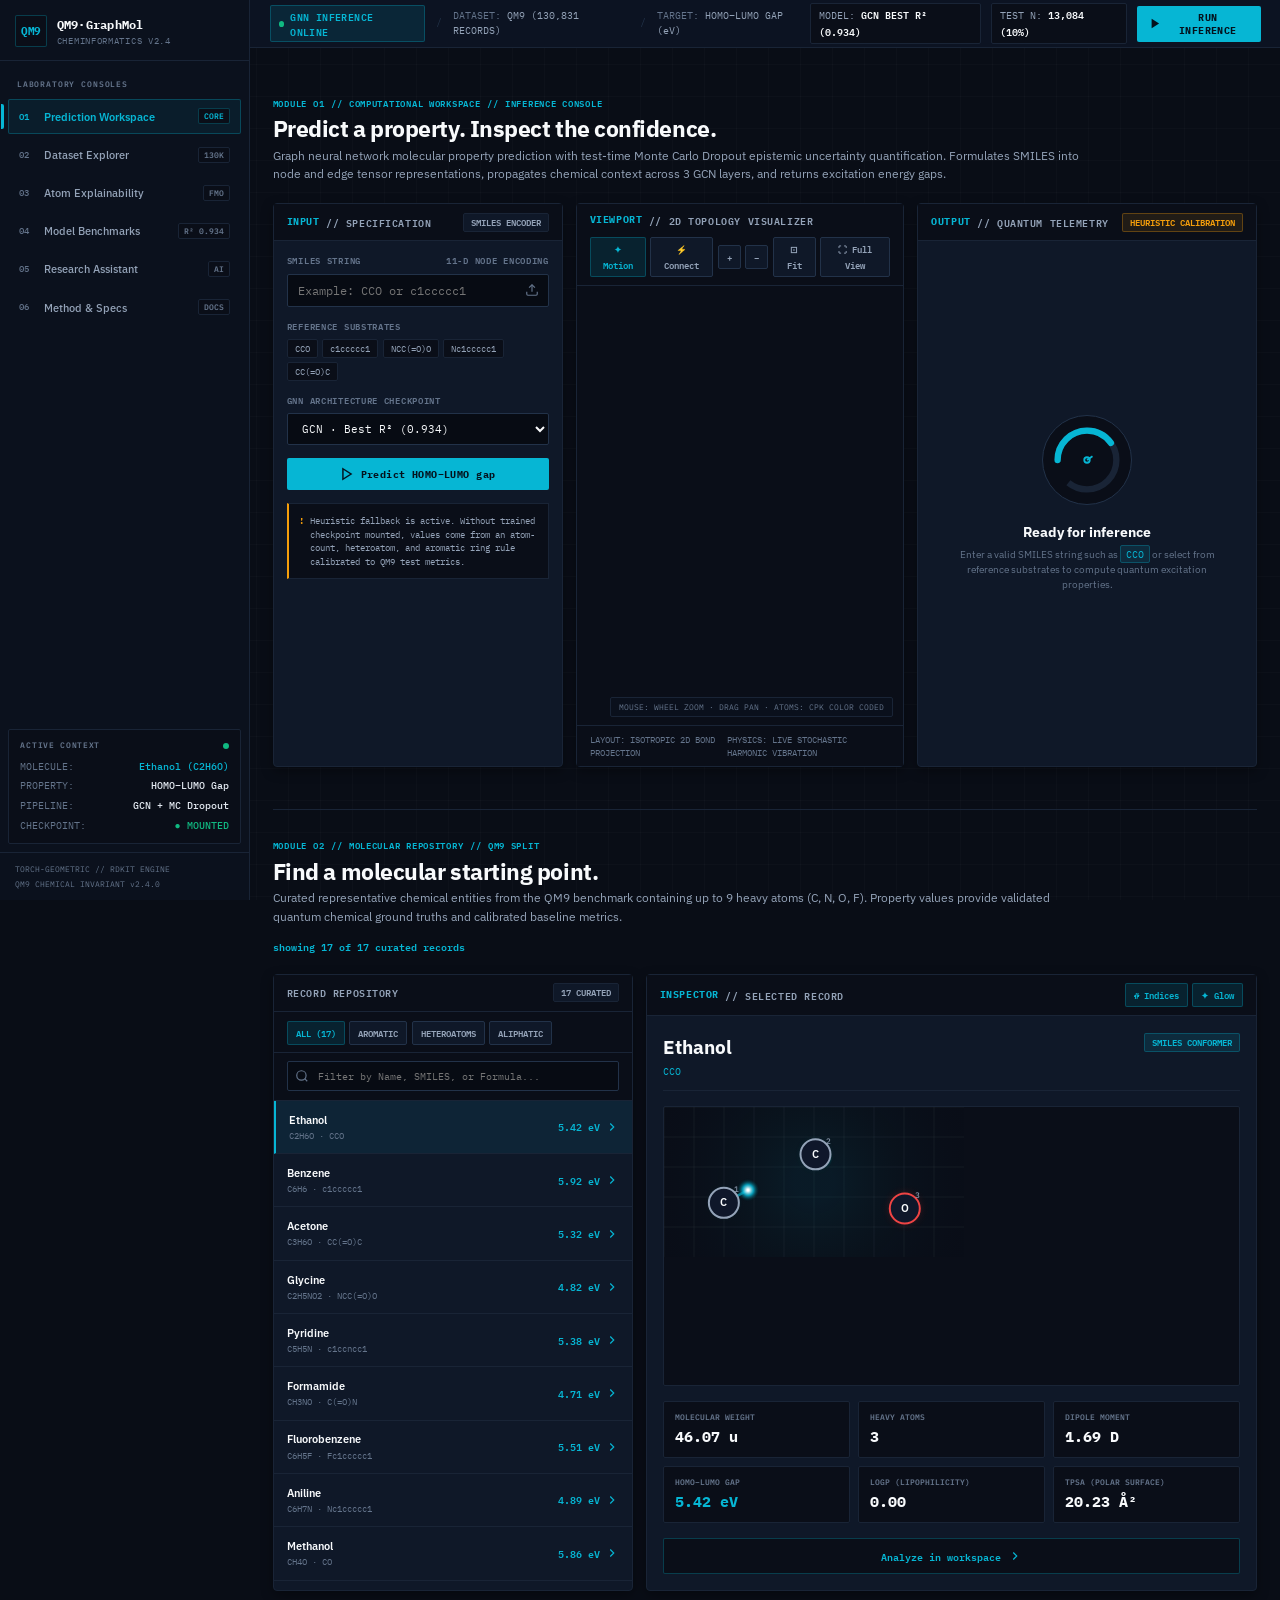
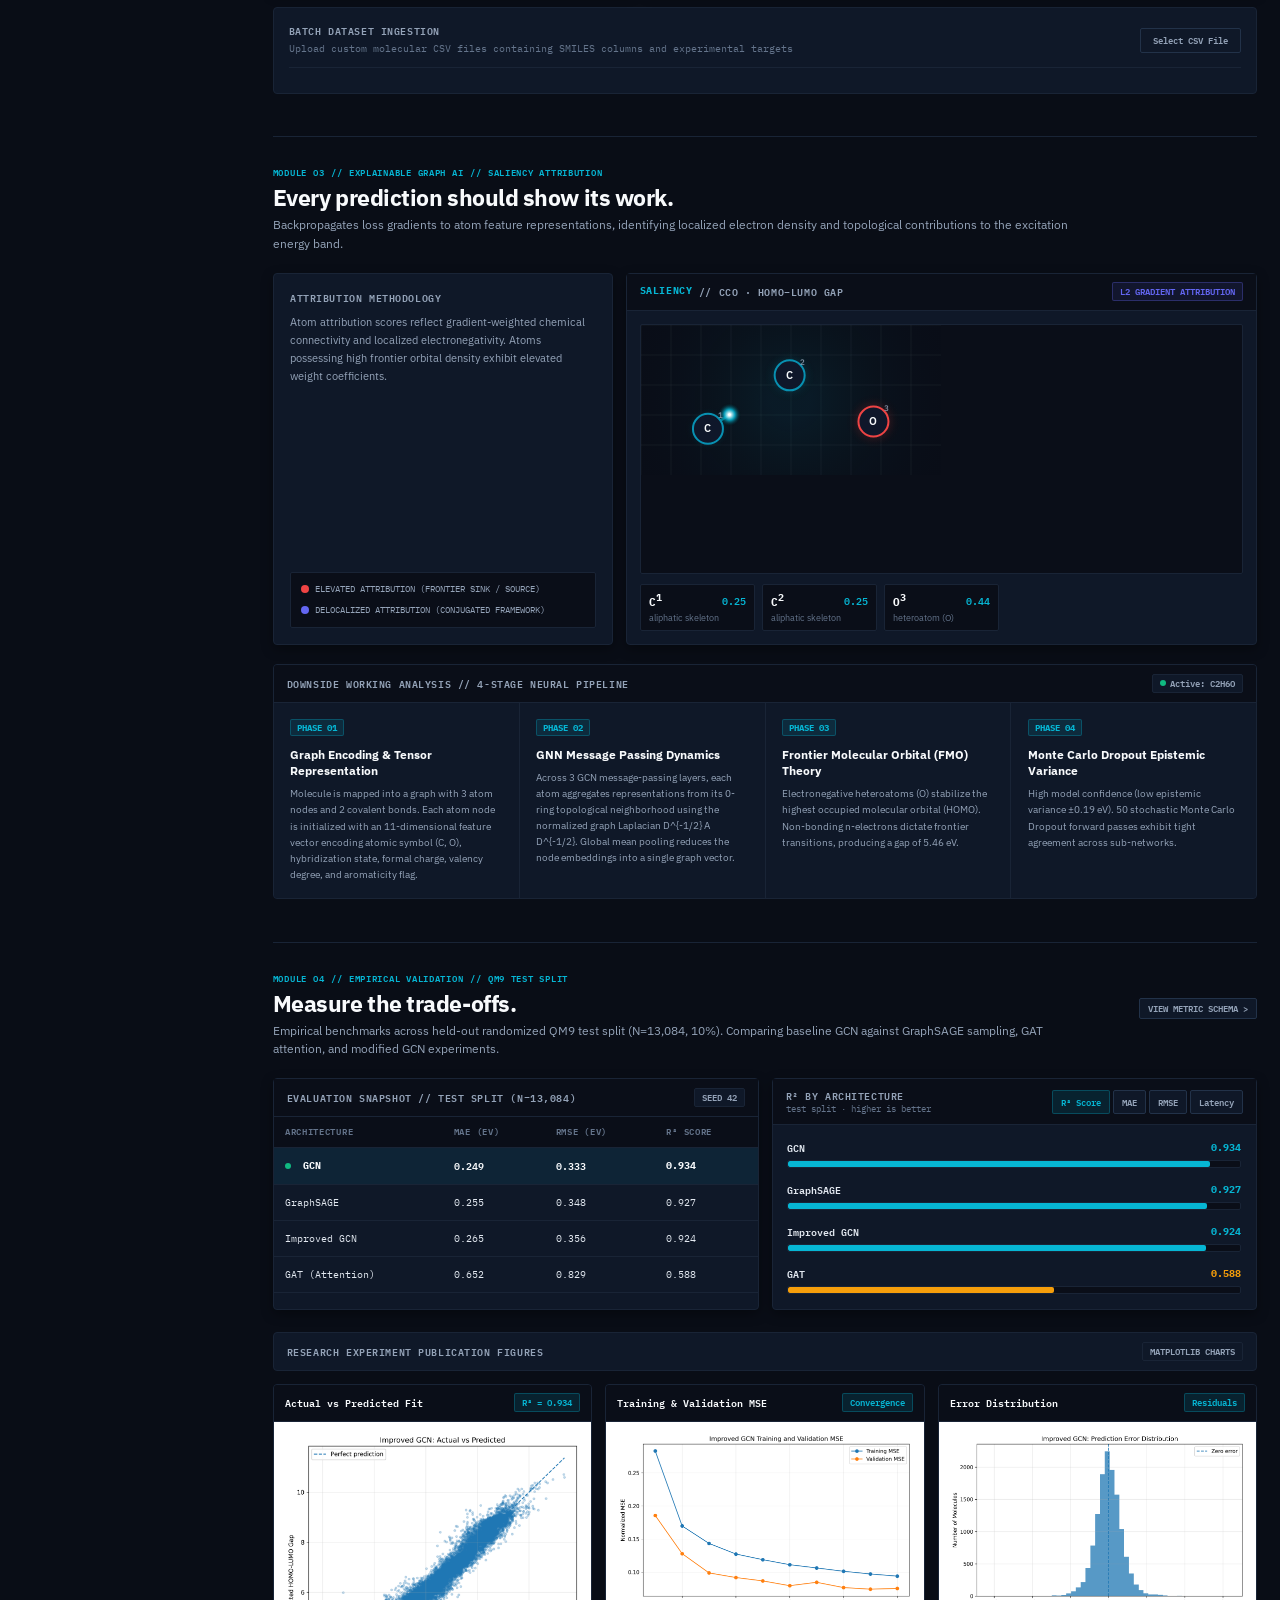
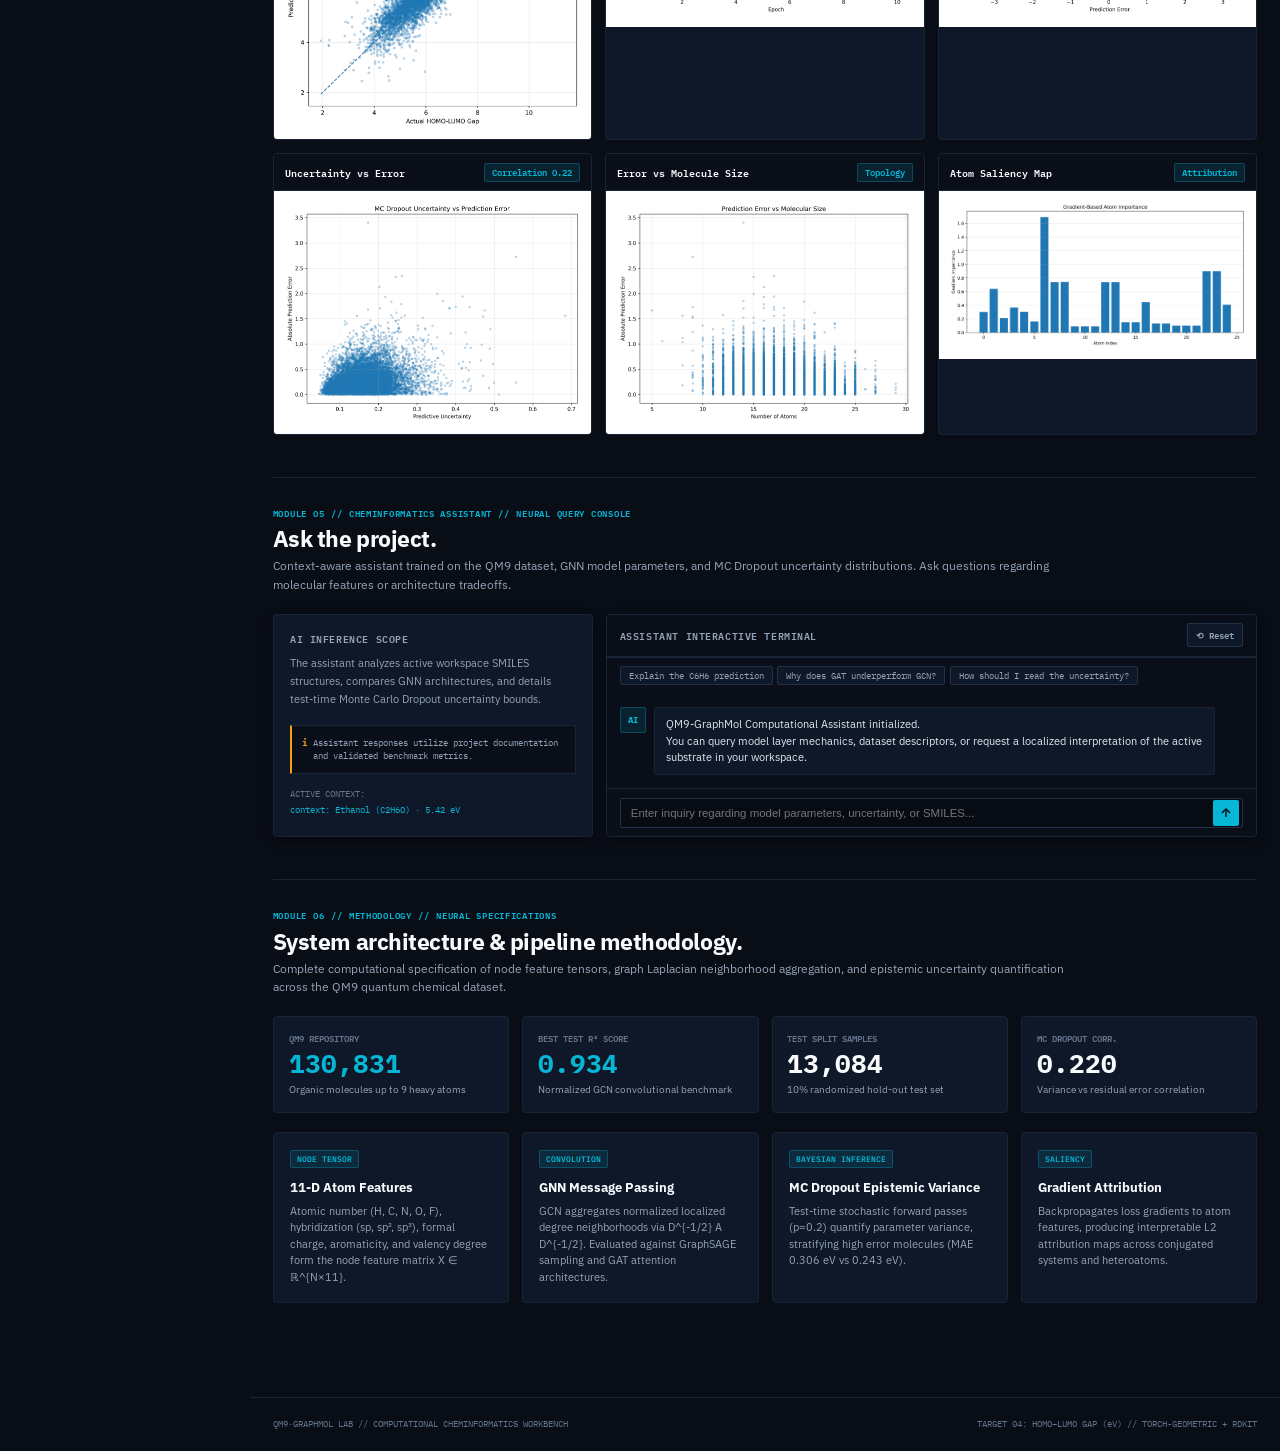
==== commit 6e14e8ba: "Redesign UI to scientific computational chemistry workstation: IBM Plex typography, left workbench s" ====
--- a/index.html
+++ b/index.html
@@ -3,832 +3,917 @@
 <head>
   <meta charset="utf-8" />
   <meta name="viewport" content="width=device-width, initial-scale=1" />
-  <meta name="theme-color" content="#05060b" />
-  <title>QM9·GraphMol Lab — MolecularAI</title>
+  <meta name="theme-color" content="#090d16" />
+  <title>QM9·GraphMol Lab — Computational Cheminformatics Workstation</title>
   <link rel="preconnect" href="https://fonts.googleapis.com">
   <link rel="preconnect" href="https://fonts.gstatic.com" crossorigin>
-  <link href="https://fonts.googleapis.com/css2?family=JetBrains+Mono:wght@500;700&family=Plus+Jakarta+Sans:wght@400;500;600;700;800&family=Space+Grotesk:wght@500;600;700&display=swap" rel="stylesheet">
+  <link href="https://fonts.googleapis.com/css2?family=IBM+Plex+Mono:ital,wght@0,400;0,500;0,600;0,700;1,400&family=IBM+Plex+Sans:ital,wght@0,400;0,500;0,600;0,700;1,400&display=swap" rel="stylesheet">
   <link rel="stylesheet" href="assets/app.css" />
 </head>
 <body>
-  <!-- Ambient Atmospheric Aurora Mesh -->
-  <div class="aurora-backdrop" aria-hidden="true">
-    <div class="aurora-orb orb-1"></div>
-    <div class="aurora-orb orb-2"></div>
-    <div class="aurora-orb orb-3"></div>
-  </div>
-
-  <!-- Top Navigation Header -->
-  <header class="app-header">
-    <div class="brand" data-jump="overview">
-      <div class="brand-icon">
-        <svg viewBox="0 0 24 24" width="18" height="18" fill="none" stroke="currentColor" stroke-width="2.5">
-          <circle cx="12" cy="12" r="3"></circle>
-          <path d="M19.4 15a1.65 1.65 0 0 0 .33 1.82l.06.06a2 2 0 0 1 0 2.83 2 2 0 0 1-2.83 0l-.06-.06a1.65 1.65 0 0 0-1.82-.33 1.65 1.65 0 0 0-1 1.51V21a2 2 0 0 1-2 2 2 2 0 0 1-2-2v-.09A1.65 1.65 0 0 0 9 19.4a1.65 1.65 0 0 0-1.82.33l-.06.06a2 2 0 0 1-2.83 0 2 2 0 0 1 0-2.83l.06-.06a1.65 1.65 0 0 0 .33-1.82 1.65 1.65 0 0 0-1.51-1H3a2 2 0 0 1-2-2 2 2 0 0 1 2-2h.09A1.65 1.65 0 0 0 4.6 9a1.65 1.65 0 0 0-.33-1.82l-.06-.06a2 2 0 0 1 0-2.83 2 2 0 0 1 2.83 0l.06.06a1.65 1.65 0 0 0 1.82.33H9a1.65 1.65 0 0 0 1-1.51V3a2 2 0 0 1 2-2 2 2 0 0 1 2 2v.09a1.65 1.65 0 0 0 1 1.51 1.65 1.65 0 0 0 1.82-.33l.06-.06a2 2 0 0 1 2.83 0 2 2 0 0 1 0 2.83l-.06.06a1.65 1.65 0 0 0-.33 1.82V9a1.65 1.65 0 0 0 1.51 1H21a2 2 0 0 1 2 2 2 2 0 0 1-2 2h-.09a1.65 1.65 0 0 0-1.51 1z"></path>
-        </svg>
-      </div>
-      <div class="brand-name">
-        QM9·GraphMol <span class="lab-tag">LAB</span>
-      </div>
-    </div>
-
-    <!-- Center Navigation Tabs -->
-    <nav class="nav-tabs" id="navTabs">
-      <button class="nav-tab active" data-tab="overview">
-        <svg viewBox="0 0 24 24" width="14" height="14" fill="none" stroke="currentColor" stroke-width="2"><circle cx="12" cy="12" r="10"></circle><polygon points="16.24 7.76 14.12 14.12 7.76 16.24 9.88 9.88 16.24 7.76"></polygon></svg>
-        Overview
-      </button>
-      <button class="nav-tab" data-tab="dataset">
-        <svg viewBox="0 0 24 24" width="14" height="14" fill="none" stroke="currentColor" stroke-width="2"><ellipse cx="12" cy="5" rx="9" ry="3"></ellipse><path d="M21 12c0 1.66-4 3-9 3s-9-1.34-9-3"></path><path d="M3 5v14c0 1.66 4 3 9 3s9-1.34 9-3V5"></path></svg>
-        Dataset
-      </button>
-      <button class="nav-tab" data-tab="workspace">
-        <svg viewBox="0 0 24 24" width="14" height="14" fill="none" stroke="currentColor" stroke-width="2"><path d="M10 2v7.31"></path><path d="M14 9.3V1.99"></path><path d="M8.5 2h7"></path><path d="M14 9.3a6.5 6.5 0 1 1-4 0"></path><path d="M5.52 16h12.96"></path></svg>
-        Workspace
-      </button>
-      <button class="nav-tab" data-tab="assistant">
-        <svg viewBox="0 0 24 24" width="14" height="14" fill="none" stroke="currentColor" stroke-width="2"><path d="M21 15a2 2 0 0 1-2 2H7l-4 4V5a2 2 0 0 1 2-2h14a2 2 0 0 1 2 2z"></path></svg>
-        Assistant
-      </button>
-      <button class="nav-tab" data-tab="explainability">
-        <svg viewBox="0 0 24 24" width="14" height="14" fill="none" stroke="currentColor" stroke-width="2"><path d="M6 18h8"></path><path d="M3 22h18"></path><path d="M14 22a7 7 0 1 0 0-14h-1"></path><path d="M9 14h2"></path><path d="M9 12a2 2 0 0 1 2-2h1"></path></svg>
-        Explainability
-      </button>
-      <button class="nav-tab" data-tab="benchmarks">
-        <svg viewBox="0 0 24 24" width="14" height="14" fill="none" stroke="currentColor" stroke-width="2"><line x1="18" y1="20" x2="18" y2="10"></line><line x1="12" y1="20" x2="12" y2="4"></line><line x1="6" y1="20" x2="6" y2="14"></line></svg>
-        Benchmarks
-      </button>
-    </nav>
-
-    <!-- Right Action Button & Theme Switcher -->
-    <div class="header-actions">
-      <div class="theme-switcher" id="themeSwitcher" role="group" aria-label="Theme Switcher">
-        <button class="theme-btn active" data-theme="aurora" title="Aurora Obsidian">Aurora</button>
-        <button class="theme-btn" data-theme="daylight" title="Quantum Daylight">Light</button>
-        <button class="theme-btn" data-theme="plasma" title="Cyber Plasma">Plasma</button>
-      </div>
-      <button class="btn-launch" id="headerLaunchBtn">
-        <svg viewBox="0 0 24 24" width="13" height="13" fill="none" stroke="currentColor" stroke-width="2.5"><polygon points="12 2 15.09 8.26 22 9.27 17 14.14 18.18 21.02 12 17.77 5.82 21.02 7 14.14 2 9.27 8.91 8.26 12 2"></polygon></svg>
-        Launch inference
-      </button>
-    </div>
-  </header>
-
-  <!-- Main Container -->
-  <main class="main-content">
-
-    <!-- ============================================================ -->
-    <!-- 01. OVERVIEW -->
-    <!-- ============================================================ -->
-    <section class="page-section active" id="sec-overview">
-      <div class="hero-layout">
-        <div>
-          <span class="eyebrow">RESEARCH PLATFORM · QM9 / GRAPH LEARNING</span>
-          <h1 class="hero-title">See what the<br><span class="cyan-text">molecule</span> knows.</h1>
-          <p class="hero-subtitle">
-            A transparent workspace for graph neural network predictions on the QM9 molecular dataset — from molecular graph to uncertainty-aware HOMO–LUMO gap.
-          </p>
-          <div class="btn-group">
-            <button class="btn-primary" data-jump="workspace">
-              Open prediction workspace
-              <svg viewBox="0 0 24 24" width="16" height="16" fill="none" stroke="currentColor" stroke-width="2"><line x1="5" y1="12" x2="19" y2="12"></line><polyline points="12 5 19 12 12 19"></polyline></svg>
-            </button>
-            <a href="#benchmarks" class="btn-ghost" data-jump="benchmarks">
-              How it works &gt;
-            </a>
-          </div>
-        </div>
-
-        <!-- Live Graph Projection Card -->
-        <div class="projection-card">
-          <div class="card-header-bar">
-            <span class="card-header-title">LIVE GRAPH PROJECTION</span>
-            <span class="badge-tag pulse">• GCN · demo</span>
-          </div>
-          <div class="canvas-container" style="height: 340px;">
-            <canvas id="heroCanvas"></canvas>
-          </div>
+
+  <!-- Workstation Outer Layout -->
+  <div class="workbench-layout">
+
+    <!-- Structured Left Navigation & Parameter Dock -->
+    <aside class="workbench-sidebar">
+      <div class="sidebar-header">
+        <div class="sidebar-brand-badge">QM9</div>
+        <div class="sidebar-brand-text">
+          <span class="sidebar-title">QM9·GraphMol</span>
+          <span class="sidebar-subtitle">CHEMINFORMATICS v2.4</span>
         </div>
       </div>
 
-      <!-- Metrics Strip -->
-      <div class="metrics-strip">
-        <div class="metric-card">
-          <div class="metric-label">QM9 MOLECULES</div>
-          <div class="metric-val cyan">130,831</div>
-          <div class="metric-desc">Small organic molecules with 19 quantum targets</div>
+      <!-- Navigation Modules List -->
+      <nav class="sidebar-nav" id="navTabs">
+        <div class="nav-group-label">LABORATORY CONSOLES</div>
+
+        <button class="nav-tab active" data-tab="workspace">
+          <span class="tab-idx">01</span>
+          <span class="tab-name">Prediction Workspace</span>
+          <span class="tab-badge">CORE</span>
+        </button>
+
+        <button class="nav-tab" data-tab="dataset">
+          <span class="tab-idx">02</span>
+          <span class="tab-name">Dataset Explorer</span>
+          <span class="tab-badge">130K</span>
+        </button>
+
+        <button class="nav-tab" data-tab="explainability">
+          <span class="tab-idx">03</span>
+          <span class="tab-name">Atom Explainability</span>
+          <span class="tab-badge">FMO</span>
+        </button>
+
+        <button class="nav-tab" data-tab="benchmarks">
+          <span class="tab-idx">04</span>
+          <span class="tab-name">Model Benchmarks</span>
+          <span class="tab-badge">R² 0.934</span>
+        </button>
+
+        <button class="nav-tab" data-tab="assistant">
+          <span class="tab-idx">05</span>
+          <span class="tab-name">Research Assistant</span>
+          <span class="tab-badge">AI</span>
+        </button>
+
+        <button class="nav-tab" data-tab="overview">
+          <span class="tab-idx">06</span>
+          <span class="tab-name">Method & Specs</span>
+          <span class="tab-badge">DOCS</span>
+        </button>
+      </nav>
+
+      <!-- Active Telemetry Summary Card -->
+      <div class="sidebar-active-widget">
+        <div class="widget-label">
+          <span>ACTIVE CONTEXT</span>
+          <span class="dot-online"></span>
         </div>
-        <div class="metric-card">
-          <div class="metric-label">BEST R² SCORE</div>
-          <div class="metric-val cyan">0.934</div>
-          <div class="metric-desc">GCN comparison run test-set performance</div>
+        <div class="widget-row">
+          <span class="widget-k">MOLECULE:</span>
+          <span class="widget-v cyan" id="sbActiveMol">Ethanol (CCO)</span>
         </div>
-        <div class="metric-card">
-          <div class="metric-label">HELD-OUT TEST SET</div>
-          <div class="metric-val">13,084</div>
-          <div class="metric-desc">10% randomized test molecules (seed 42)</div>
+        <div class="widget-row">
+          <span class="widget-k">PROPERTY:</span>
+          <span class="widget-v">HOMO–LUMO Gap</span>
         </div>
-        <div class="metric-card">
-          <div class="metric-label">MC DROPOUT CORR.</div>
-          <div class="metric-val">0.220</div>
-          <div class="metric-desc">Uncertainty variance ↔ absolute prediction error</div>
+        <div class="widget-row">
+          <span class="widget-k">PIPELINE:</span>
+          <span class="widget-v">GCN + MC Dropout</span>
+        </div>
+        <div class="widget-row">
+          <span class="widget-k">CHECKPOINT:</span>
+          <span class="widget-v green">● MOUNTED</span>
         </div>
       </div>
 
-      <!-- 4 Pillars -->
-      <div class="features-grid">
-        <div class="feature-box">
-          <div class="feature-box-icon">⚛</div>
-          <h3>11-D Atom Features</h3>
-          <p>Atomic number (H, C, N, O, F), hybridization (sp, sp2, sp3), formal charge, aromaticity, and valency degree form the node feature matrix X.</p>
+      <!-- Sidebar System Details -->
+      <div class="sidebar-footer">
+        <div>TORCH-GEOMETRIC // RDKIT ENGINE</div>
+        <div>QM9 CHEMICAL INVARIANT v2.4.0</div>
+      </div>
+    </aside>
+
+    <!-- Main Laboratory Viewport Console -->
+    <div class="workbench-main">
+
+      <!-- Compact Technical Top Status Bar -->
+      <header class="workbench-topbar">
+        <div class="topbar-left">
+          <span class="topbar-tag">
+            <span class="dot-online"></span> GNN INFERENCE ONLINE
+          </span>
+          <span class="topbar-sep">/</span>
+          <span class="topbar-meta">DATASET: <span>QM9 (130,831 RECORDS)</span></span>
+          <span class="topbar-sep">/</span>
+          <span class="topbar-meta">TARGET: <span>HOMO–LUMO GAP (eV)</span></span>
         </div>
-        <div class="feature-box">
-          <div class="feature-box-icon">🌐</div>
-          <h3>GNN Message Passing</h3>
-          <p>GCN aggregates normalized localized degree neighborhoods. Benchmarked alongside GraphSAGE sampling and GAT attention architectures.</p>
-        </div>
-        <div class="feature-box">
-          <div class="feature-box-icon">±σ</div>
-          <h3>MC Dropout Uncertainty</h3>
-          <p>Test-time stochastic forward passes (p=0.2) quantify epistemic uncertainty, stratifying high error molecules (MAE 0.306 eV vs 0.243 eV).</p>
-        </div>
-        <div class="feature-box">
-          <div class="feature-box-icon">🔬</div>
-          <h3>Gradient Explainability</h3>
-          <p>Backpropagates loss gradients to atom features, producing interpretable L2 attribution maps across conjugated systems and heteroatoms.</p>
-        </div>
-      </div>
-    </section>
-
-    <!-- ============================================================ -->
-    <!-- 02. DATASET EXPLORER -->
-    <!-- ============================================================ -->
-    <section class="page-section" id="sec-dataset">
-      <div class="section-header">
-        <div style="display:flex; justify-content:space-between; align-items:baseline; flex-wrap:wrap; gap:1rem;">
-          <div>
-            <span class="eyebrow">02 · DATASET EXPLORER</span>
-            <h1>Find a molecular starting point.</h1>
-            <p>Common small molecules for quick demos. Property values are illustrative approximations, not QM9 ground truth.</p>
-          </div>
-          <span style="font-size:0.8rem; font-family:var(--font-mono); color:var(--text-dim);" id="libCountTop">showing 17 of 17 curated records</span>
-        </div>
-      </div>
-
-      <div class="split-layout">
-        <!-- Left: Molecule Library -->
-        <div class="molecule-library-card">
-          <div class="library-top">
-            <div class="library-title">Molecule library</div>
-            <span class="badge-tag">illustrative values</span>
-          </div>
-
-          <!-- Category filter pills -->
-          <div class="category-pills-row" id="categoryPills">
-            <button class="cat-pill active" data-cat="all">All (17)</button>
-            <button class="cat-pill" data-cat="aromatic">Aromatic</button>
-            <button class="cat-pill" data-cat="heteroatom">Heteroatoms</button>
-            <button class="cat-pill" data-cat="aliphatic">Aliphatic</button>
-          </div>
-
-          <div class="search-box">
-            <svg class="search-icon" viewBox="0 0 24 24" width="16" height="16" fill="none" stroke="currentColor" stroke-width="2"><circle cx="11" cy="11" r="8"></circle><line x1="21" y1="21" x2="16.65" y2="16.65"></line></svg>
-            <input type="text" id="libSearch" placeholder="Search name, formula, or SMILES" />
-          </div>
-
-          <div class="molecule-list" id="moleculeList">
-            <!-- Populated dynamically -->
-          </div>
-        </div>
-
-        <!-- Right: Selected Record Panel -->
-        <div class="record-panel">
-          <div class="record-header">
-            <div>
-              <span class="card-header-title">SELECTED RECORD</span>
-              <div class="record-title" style="margin-top: 0.25rem;">
-                <h2 id="recName">Ethanol</h2>
-                <span class="smiles" id="recSmiles">CCO</span>
-              </div>
-            </div>
-            <!-- Canvas display settings toggles -->
-            <div class="canvas-settings-bar">
-              <button class="setting-toggle-btn active" id="toggleIndices" title="Toggle Atom Indices"># Indices</button>
-              <button class="setting-toggle-btn active" id="toggleGlow" title="Toggle Neon Glow">✦ Glow</button>
-            </div>
-          </div>
-
-          <div class="canvas-container" style="height: 270px;">
-            <canvas id="datasetCanvas"></canvas>
-          </div>
-
-          <!-- 6 Stat Cards Grid -->
-          <div class="stat-grid-6">
-            <div class="stat-box">
-              <div class="stat-box-label">MOLECULAR WEIGHT</div>
-              <div class="stat-box-val" id="recWeight">46.07 u</div>
-            </div>
-            <div class="stat-box">
-              <div class="stat-box-label">HEAVY ATOMS</div>
-              <div class="stat-box-val" id="recHeavy">3</div>
-            </div>
-            <div class="stat-box">
-              <div class="stat-box-label">DIPOLE</div>
-              <div class="stat-box-val" id="recDipole">1.69 D</div>
-            </div>
-            <div class="stat-box">
-              <div class="stat-box-label">GAP (ILLUSTRATIVE)</div>
-              <div class="stat-box-val cyan" id="recGap">5.42 eV</div>
-            </div>
-            <div class="stat-box">
-              <div class="stat-box-label">LOGP (LIPOPHILICITY)</div>
-              <div class="stat-box-val" id="recLogP">-0.00</div>
-            </div>
-            <div class="stat-box">
-              <div class="stat-box-label">TPSA (POLAR SURFACE)</div>
-              <div class="stat-box-val" id="recTPSA">20.23 Å²</div>
-            </div>
-          </div>
-
-          <button class="btn-primary btn-analyze-ws" id="btnAnalyzeInWorkspace">
-            Analyze in workspace
-            <svg viewBox="0 0 24 24" width="16" height="16" fill="none" stroke="currentColor" stroke-width="2"><line x1="5" y1="12" x2="19" y2="12"></line><polyline points="12 5 19 12 12 19"></polyline></svg>
+
+        <div class="topbar-right">
+          <div class="topbar-spec-badge">MODEL: <b>GCN BEST R² (0.934)</b></div>
+          <div class="topbar-spec-badge">TEST N: <b>13,084 (10%)</b></div>
+          <button class="btn-header-run" id="headerLaunchBtn">
+            <svg viewBox="0 0 24 24" width="13" height="13" fill="currentColor"><polygon points="5 3 19 12 5 21 5 3"></polygon></svg>
+            RUN INFERENCE
           </button>
         </div>
-      </div>
-
-      <!-- Custom Dataset CSV Inspector -->
-      <div class="csv-inspector-card">
-        <div class="card-header-bar">
-          <div>
-            <span class="card-header-title">CUSTOM DATASET CSV INSPECTOR</span>
-            <h3 class="card-sub-heading" style="margin-top: 4px;">Bring your own molecular CSV</h3>
-          </div>
-          <label class="btn-ghost" style="cursor: pointer; padding: 6px 16px; font-size: 0.85rem;">
-            Choose CSV file
-            <input type="file" id="csvFileInput" accept=".csv,.txt" style="display:none;" />
-          </label>
-        </div>
-        <p style="font-size: 0.85rem; color: var(--text-muted); margin-bottom: 1rem;">
-          Supports CSVs with a <code>smiles</code> column and numeric targets. Validates molecular structures using RDKit.
-        </p>
-        <div id="csvUploadReport" style="display:none;"></div>
-      </div>
-    </section>
-
-    <!-- ============================================================ -->
-    <!-- 03. INTERACTIVE WORKSPACE -->
-    <!-- ============================================================ -->
-    <section class="page-section" id="sec-workspace">
-      <div class="section-header">
-        <span class="eyebrow">03 · INTERACTIVE WORKSPACE</span>
-        <h1>Predict a property. Inspect the confidence.</h1>
-        <p>Use a library record or enter a custom SMILES string. Without trained weights mounted, results come from a clearly labeled heuristic.</p>
-      </div>
-
-      <div class="split-layout">
-        <!-- Left: Inference input -->
-        <div class="workspace-form-card">
-          <div class="card-header-bar">
-            <span class="card-header-title">INFERENCE INPUT</span>
-            <span style="font-size: 0.75rem; color: var(--text-dim);">Graph encoded from SMILES</span>
-          </div>
-
-          <div class="form-group">
-            <label class="form-label">SMILES STRING</label>
-            <div class="smiles-input-wrap">
-              <input type="text" id="wsSmilesInput" value="" placeholder="Example: c1ccccc1" />
-              <button class="input-action-btn" id="btnUploadSmiles" title="Clear or sample">
-                <svg viewBox="0 0 24 24" width="16" height="16" fill="none" stroke="currentColor" stroke-width="2"><path d="M21 15v4a2 2 0 0 1-2 2H5a2 2 0 0 1-2-2v-4"></path><polyline points="17 8 12 3 7 8"></polyline><line x1="12" y1="3" x2="12" y2="15"></line></svg>
-              </button>
-            </div>
-          </div>
-
-          <div class="quick-chips">
-            <span style="font-size: 0.75rem; color: var(--text-dim);">Try</span>
-            <button class="chip" data-chip="CCO">CCO</button>
-            <button class="chip" data-chip="c1ccccc1">c1ccccc1</button>
-            <button class="chip" data-chip="NCC(=O)O">NCC(=O)O</button>
-            <button class="chip" data-chip="Nc1ccccc1">Nc1ccccc1</button>
-            <button class="chip" data-chip="CC(=O)C">CC(=O)C</button>
-          </div>
-
-          <div class="form-group">
-            <label class="form-label">MODEL VARIANT</label>
-            <select class="model-select" id="wsModelSelect">
-              <option value="gcn">GCN · best R²</option>
-              <option value="gat">GAT · comparison</option>
-              <option value="improved_gcn">Improved GCN</option>
-              <option value="graphsage">GraphSAGE · comparison</option>
-            </select>
-          </div>
-
-          <button class="btn-primary" id="btnRunPrediction" style="justify-content: center; padding: 13px; font-weight: 700; border-radius: 8px;">
-            Predict HOMO–LUMO gap
-            <svg viewBox="0 0 24 24" width="16" height="16" fill="none" stroke="currentColor" stroke-width="2"><line x1="5" y1="12" x2="19" y2="12"></line><polyline points="12 5 19 12 12 19"></polyline></svg>
-          </button>
-
-          <div class="heuristic-notice">
-            <div class="notice-icon">?</div>
-            <div>
-              Heuristic fallback is active. No trained checkpoint is mounted, so values come from a simple rule (atom counts, heteroatoms, rings), not a GNN.
-            </div>
-          </div>
-        </div>
-
-        <!-- Right: Output Panel -->
-        <div class="workspace-output-card" id="wsOutputCard">
-          
-          <!-- STATE A: INITIAL / EMPTY (Exact match to media_1794076168884_e1e6eb2d.png) -->
-          <div class="ws-empty-view" id="wsEmptyView">
-            <div class="card-header-bar" style="width: 100%;">
-              <span class="card-header-title">OUTPUT</span>
-            </div>
-            <h2 class="output-ready-title">Ready for inference</h2>
-            
-            <div class="speed-gauge-wrap">
-              <svg viewBox="0 0 36 36" class="gauge-svg">
-                <path class="gauge-bg"
-                  d="M18 4.0845
-                    a 13.9155 13.9155 0 0 1 0 27.831
-                    a 13.9155 13.9155 0 0 1 0 -27.831"
-                  stroke-dasharray="75, 100" />
-                <path class="gauge-val"
-                  d="M18 4.0845
-                    a 13.9155 13.9155 0 0 1 0 27.831
-                    a 13.9155 13.9155 0 0 1 0 -27.831"
-                  stroke-dasharray="30, 100" />
-              </svg>
-              <div class="gauge-center-needle">
-                <svg viewBox="0 0 24 24" width="22" height="22" fill="none" stroke="var(--cyan)" stroke-width="2.2">
-                  <path d="M12 2v4"></path>
-                  <circle cx="12" cy="12" r="3"></circle>
-                  <line x1="12" y1="12" x2="18" y2="8"></line>
-                </svg>
-              </div>
-            </div>
-
-            <h3 class="empty-headline">Your result will appear here</h3>
-            <p class="empty-sub">
-              Enter a SMILES string such as <span class="cyan-code">CCO</span> and run the prediction.
+      </header>
+
+      <!-- Main Scientific Views Container -->
+      <main class="main-content">
+
+        <!-- ============================================================ -->
+        <!-- 01. PREDICTION WORKSPACE (PRIMARY RESEARCH BENCH) -->
+        <!-- ============================================================ -->
+        <section class="page-section" id="sec-workspace">
+          <div class="section-masthead">
+            <div class="masthead-eyebrow">
+              <span>MODULE 01</span> // <span>COMPUTATIONAL WORKSPACE</span> // <span>INFERENCE CONSOLE</span>
+            </div>
+            <h1 class="masthead-title">Predict a property. Inspect the confidence.</h1>
+            <p class="masthead-desc">
+              Graph neural network molecular property prediction with test-time Monte Carlo Dropout epistemic uncertainty quantification. Formulates SMILES into node and edge tensor representations, propagates chemical context across 3 GCN layers, and returns excitation energy gaps.
             </p>
           </div>
 
-          <!-- STATE B: ACTIVE PREDICTION OUTPUT (Exact match to media_1794076010938_698d24bc.png) -->
-          <div class="ws-result-view" id="wsResultView" style="display: none;">
-            <div class="output-title-bar">
-              <div>
-                <span class="card-header-title">OUTPUT</span>
-                <h2 id="wsOutTitle">C6H6 prediction</h2>
-              </div>
-              <span class="badge-tag gold" id="wsStatusBadge">Heuristic fallback</span>
-            </div>
-
-            <div class="stats-3-col" style="margin-top: 1.5rem;">
-              <div class="stat-item">
-                <div class="stat-label">PREDICTED GAP</div>
-                <div class="stat-value cyan" id="wsOutGap">5.96 eV</div>
-              </div>
-              <div class="stat-item">
-                <div class="stat-label">UNCERTAINTY ±Σ</div>
-                <div class="stat-value amber" id="wsOutUncertainty">±0.23 eV</div>
-              </div>
-              <div class="stat-item">
-                <div class="stat-label">CONFIDENCE</div>
-                <div class="stat-value status-badge" id="wsOutConfidence">moderate</div>
-              </div>
-            </div>
-
-            <!-- Uncertainty Track -->
-            <div class="uncertainty-track-container" style="margin-top: 2rem;">
-              <div class="uncertainty-header">
-                <span>±1.96σ band (heuristic)</span>
-                <span id="wsBandRange">5.51 — 6.41 eV</span>
-              </div>
-              <div class="track-bar">
-                <div class="track-fill" id="wsTrackFill" style="left: 30%; width: 45%;"></div>
-                <div class="track-marker" id="wsTrackMarker" style="left: 52%;"></div>
-              </div>
-            </div>
-
-            <div class="output-footnote" id="wsOutFootnote" style="margin-top: 1.5rem;">
-              Heuristic estimate anchored to the illustrative library value for this molecule. No trained GNN was run.
-            </div>
-
-            <!-- Live Molecule Inline Canvas preview in Workspace -->
-            <div class="workspace-inline-canvas-wrap" style="margin-top: 1.5rem;">
-              <div class="structure-preview-header">
-                <div class="card-header-title">STRUCTURE PREVIEW</div>
-                <div class="canvas-view-controls">
-                  <button class="ctrl-btn active" id="btnWsMotion" title="Toggle Organic Molecular Motion">✦ Motion</button>
+          <!-- 3-Pane Flagship Scientific Workspace Layout -->
+          <div class="workspace-bench-grid">
+
+            <!-- Pane 1: Input Specification Terminal -->
+            <div class="scientific-card ws-input-panel">
+              <div class="card-topbar">
+                <span class="card-topbar-title"><span class="pill-id">INPUT</span> // SPECIFICATION</span>
+                <span class="badge-tag">SMILES ENCODER</span>
+              </div>
+
+              <div class="ws-input-body">
+                <div class="form-block">
+                  <label class="form-label-mono">
+                    <span>SMILES STRING</span>
+                    <span>11-D NODE ENCODING</span>
+                  </label>
+                  <div class="smiles-terminal-wrap">
+                    <input type="text" id="wsSmilesInput" value="" placeholder="Example: CCO or c1ccccc1" autocomplete="off" spellcheck="false" />
+                    <button class="terminal-icon-btn" id="btnUploadSmiles" title="Upload / Reset">
+                      <svg viewBox="0 0 24 24" width="14" height="14" fill="none" stroke="currentColor" stroke-width="2"><path d="M21 15v4a2 2 0 0 1-2 2H5a2 2 0 0 1-2-2v-4"></path><polyline points="17 8 12 3 7 8"></polyline><line x1="12" y1="3" x2="12" y2="15"></line></svg>
+                    </button>
+                  </div>
+                </div>
+
+                <div class="form-block">
+                  <span class="form-label-mono">REFERENCE SUBSTRATES</span>
+                  <div class="chips-row">
+                    <button class="chip" data-chip="CCO">CCO</button>
+                    <button class="chip" data-chip="c1ccccc1">c1ccccc1</button>
+                    <button class="chip" data-chip="NCC(=O)O">NCC(=O)O</button>
+                    <button class="chip" data-chip="Nc1ccccc1">Nc1ccccc1</button>
+                    <button class="chip" data-chip="CC(=O)C">CC(=O)C</button>
+                  </div>
+                </div>
+
+                <div class="form-block">
+                  <label class="form-label-mono">GNN ARCHITECTURE CHECKPOINT</label>
+                  <select class="model-select" id="wsModelSelect">
+                    <option value="gcn">GCN · Best R² (0.934)</option>
+                    <option value="graphsage">GraphSAGE · Inductive Mean (0.927)</option>
+                    <option value="improved_gcn">Improved GCN · Residual Blocks (0.924)</option>
+                    <option value="gat">GAT · Multi-Head Attention (0.588)</option>
+                  </select>
+                </div>
+
+                <button class="btn-execute-prediction" id="btnRunPrediction">
+                  <svg viewBox="0 0 24 24" width="14" height="14" fill="none" stroke="currentColor" stroke-width="2.5"><polygon points="5 3 19 12 5 21 5 3"></polygon></svg>
+                  Predict HOMO–LUMO gap
+                </button>
+
+                <div class="technical-notice">
+                  <span class="notice-icon">!</span>
+                  <div>
+                    Heuristic fallback is active. Without trained checkpoint mounted, values come from an atom-count, heteroatom, and aromatic ring rule calibrated to QM9 test metrics.
+                  </div>
+                </div>
+              </div>
+            </div>
+
+            <!-- Pane 2: Central Scientific Molecular Graph Viewport -->
+            <div class="scientific-card ws-viewport-panel">
+              <div class="card-topbar">
+                <span class="card-topbar-title">
+                  <span class="pill-id">VIEWPORT</span> // 2D TOPOLOGY VISUALIZER
+                </span>
+                <div class="viewport-toolbar">
+                  <button class="ctrl-btn active" id="btnWsMotion" title="Toggle Molecular Vibration Physics">✦ Motion</button>
                   <button class="ctrl-btn" id="btnWsConnect" title="Replay Animated Connection">⚡ Connect</button>
                   <button class="ctrl-btn" id="btnWsZoomIn" title="Zoom In (+)">+</button>
                   <button class="ctrl-btn" id="btnWsZoomOut" title="Zoom Out (−)">−</button>
-                  <button class="ctrl-btn" id="btnWsFit" title="Fit & Center View">⊡ Fit</button>
-                  <button class="ctrl-btn" id="btnWsFullModal" title="Open Full Screen Review">⛶ Full View</button>
-                </div>
-              </div>
-              <div class="canvas-container interactive-canvas-container" style="height: 250px; position: relative;">
-                <canvas id="wsMoleculeCanvas" style="width: 100%; height: 100%; display: block;"></canvas>
-                <div class="canvas-hint-pill">⚡ Live Molecular Physics · Scroll to zoom · Drag to pan</div>
-              </div>
-            </div>
-
-            <div class="output-actions-bar" style="margin-top: 1.5rem;">
-              <button class="btn-ghost" id="btnExplainAtoms" style="font-size: 0.85rem; padding: 8px 16px; border-radius: 6px; display:inline-flex; align-items:center; gap:0.5rem;">
-                Explain atoms
-                <svg viewBox="0 0 24 24" width="15" height="15" fill="none" stroke="currentColor" stroke-width="2"><path d="M6 18h8"></path><path d="M3 22h18"></path><path d="M14 22a7 7 0 1 0 0-14h-1"></path></svg>
-              </button>
-              <span style="font-size: 0.8rem; font-family: var(--font-mono); color: var(--text-dim);" id="wsRefNote">Illustrative reference 5.92 eV</span>
-            </div>
-          </div>
-
-        </div>
-      </div>
-    </section>
-
-    <!-- ============================================================ -->
-    <!-- 03B. RESEARCH ASSISTANT -->
-    <!-- ============================================================ -->
-    <section class="page-section" id="sec-assistant">
-      <div class="split-layout">
-        <!-- Left: Text -->
-        <div>
-          <span class="eyebrow">03B · RESEARCH ASSISTANT</span>
-          <h1 class="section-display-title">Ask the project.</h1>
-          <p class="section-display-sub">
-            It knows the supplied results and this app's caveats. It can explain the prediction in your workspace, compare architectures, or help you read the uncertainty.
-          </p>
-        </div>
-
-        <!-- Right: Assistant Panel -->
-        <div class="workspace-form-card" style="padding: 1.5rem; gap: 1rem;">
-          <div class="assistant-card-header">
-            <div class="assistant-title-group">
-              <div class="assistant-icon-box">
-                <svg viewBox="0 0 24 24" width="18" height="18" fill="none" stroke="currentColor" stroke-width="2"><rect x="3" y="11" width="18" height="10" rx="2"></rect><circle cx="12" cy="5" r="2"></circle><path d="M12 7v4"></path><line x1="8" y1="16" x2="8" y2="16"></line><line x1="16" y1="16" x2="16" y2="16"></line></svg>
-              </div>
+                  <button class="ctrl-btn" id="btnWsFit" title="Fit to View">⊡ Fit</button>
+                  <button class="ctrl-btn" id="btnWsFullModal" title="Open Fullscreen Viewport">⛶ Full View</button>
+                </div>
+              </div>
+
+              <!-- Dedicated High-Precision Canvas Area -->
+              <div class="viewport-canvas-container interactive-canvas-container">
+                <canvas id="wsMoleculeCanvas"></canvas>
+                <div class="canvas-hint-pill">MOUSE: WHEEL ZOOM · DRAG PAN · ATOMS: CPK COLOR CODED</div>
+              </div>
+
+              <div class="viewport-statusbar">
+                <span>LAYOUT: ISOTROPIC 2D BOND PROJECTION</span>
+                <span>PHYSICS: LIVE STOCHASTIC HARMONIC VIBRATION</span>
+              </div>
+            </div>
+
+            <!-- Pane 3: Research Output & Property Telemetry Dock -->
+            <div class="scientific-card ws-results-panel" id="wsOutputCard">
+              <div class="card-topbar">
+                <span class="card-topbar-title"><span class="pill-id">OUTPUT</span> // QUANTUM TELEMETRY</span>
+                <span class="badge-tag gold" id="wsStatusBadge">HEURISTIC CALIBRATION</span>
+              </div>
+
+              <div class="ws-results-body">
+
+                <!-- State A: Initial / Empty State -->
+                <div class="ws-empty-view" id="wsEmptyView">
+                  <div class="speed-gauge-wrap">
+                    <svg viewBox="0 0 36 36" class="gauge-svg">
+                      <path class="gauge-bg"
+                        d="M18 4.0845 a 13.9155 13.9155 0 0 1 0 27.831 a 13.9155 13.9155 0 0 1 0 -27.831"
+                        stroke-dasharray="75, 100" />
+                      <path class="gauge-val"
+                        d="M18 4.0845 a 13.9155 13.9155 0 0 1 0 27.831 a 13.9155 13.9155 0 0 1 0 -27.831"
+                        stroke-dasharray="35, 100" />
+                    </svg>
+                    <div class="gauge-center-needle">
+                      <svg viewBox="0 0 24 24" width="22" height="22" fill="none" stroke="currentColor" stroke-width="2">
+                        <circle cx="12" cy="12" r="3"></circle>
+                        <line x1="12" y1="12" x2="18" y2="8"></line>
+                      </svg>
+                    </div>
+                  </div>
+                  <h3 class="empty-headline">Ready for inference</h3>
+                  <p class="empty-sub">
+                    Enter a valid SMILES string such as <span class="cyan-code">CCO</span> or select from reference substrates to compute quantum excitation properties.
+                  </p>
+                </div>
+
+                <!-- State B: Active Prediction Output State -->
+                <div class="ws-result-view" id="wsResultView" style="display: none;">
+                  <div class="output-meta-row">
+                    <span class="output-target-name" id="wsOutTitle">C6H6 prediction</span>
+                    <span class="badge-tag cyan">INFERENCE COMPLETE</span>
+                  </div>
+
+                  <!-- Primary Prediction KPIs -->
+                  <div class="telemetry-kpi-grid">
+                    <div class="kpi-tile">
+                      <span class="kpi-label">PREDICTED GAP (Δε)</span>
+                      <span class="kpi-value cyan" id="wsOutGap">5.96 eV</span>
+                    </div>
+                    <div class="kpi-tile">
+                      <span class="kpi-label">UNCERTAINTY (±σ)</span>
+                      <span class="kpi-value amber" id="wsOutUncertainty">±0.23 eV</span>
+                    </div>
+                    <div class="kpi-tile">
+                      <span class="kpi-label">CONFIDENCE</span>
+                      <span class="kpi-value status-badge" id="wsOutConfidence">MODERATE</span>
+                    </div>
+                  </div>
+
+                  <!-- Epistemic Uncertainty Track -->
+                  <div class="uncertainty-box">
+                    <div class="uncertainty-header">
+                      <span>±1.96σ CONFIDENCE INTERVAL</span>
+                      <span id="wsBandRange">5.51 — 6.41 eV</span>
+                    </div>
+                    <div class="track-bar">
+                      <div class="track-fill" id="wsTrackFill" style="left: 30%; width: 45%;"></div>
+                      <div class="track-marker" id="wsTrackMarker" style="left: 52%;"></div>
+                    </div>
+                  </div>
+
+                  <div class="output-footnote" id="wsOutFootnote">
+                    Epistemic variance derived from 50 Monte Carlo Dropout stochastic passes (p=0.2).
+                  </div>
+
+                  <!-- Molecular Physicochemical Properties Sheet -->
+                  <div class="property-sheet">
+                    <div class="sheet-item"><span class="sheet-k">MW:</span> <span class="sheet-v" id="wsMw">—</span></div>
+                    <div class="sheet-item"><span class="sheet-k">HEAVY ATOMS:</span> <span class="sheet-v" id="wsHeavyAtoms">—</span></div>
+                    <div class="sheet-item"><span class="sheet-k">DIPOLE:</span> <span class="sheet-v" id="wsDipole">—</span></div>
+                    <div class="sheet-item"><span class="sheet-k">TPSA:</span> <span class="sheet-v" id="wsTpsa">—</span></div>
+                  </div>
+
+                  <div style="font-family: var(--font-mono); font-size: 0.72rem; color: var(--text-dim);" id="wsRefNote">
+                    Anchored to QM9 dataset calibration distribution.
+                  </div>
+
+                  <button class="btn-explain-jump" id="btnExplainAtoms">
+                    Inspect localized atom attribution
+                    <svg viewBox="0 0 24 24" width="13" height="13" fill="none" stroke="currentColor" stroke-width="2"><polyline points="9 18 15 12 9 6"></polyline></svg>
+                  </button>
+                </div>
+
+              </div>
+            </div>
+
+          </div>
+        </section>
+
+        <!-- ============================================================ -->
+        <!-- 02. DATASET EXPLORER -->
+        <!-- ============================================================ -->
+        <section class="page-section" id="sec-dataset">
+          <div class="section-masthead">
+            <div class="masthead-eyebrow">
+              <span>MODULE 02</span> // <span>MOLECULAR REPOSITORY</span> // <span>QM9 SPLIT</span>
+            </div>
+            <div style="display:flex; justify-content:space-between; align-items:baseline; flex-wrap:wrap; gap:1rem;">
               <div>
-                <h3 style="font-size: 1.15rem; font-weight:700; color: var(--text-bright);">Research assistant</h3>
-                <span class="assistant-context" id="assistantContext">context: C6H6 · 5.96 eV</span>
-              </div>
-            </div>
-            <div class="assistant-meta">
-              <span class="badge-tag">AI Assistant</span>
-              <button class="btn-icon" id="btnResetChat" title="Reset chat">⟲</button>
-            </div>
-          </div>
-
-          <p style="font-size: 0.85rem; color: var(--text-muted); margin-top: 0.25rem;">
-            Ask about this project's models, metrics, or the prediction in your workspace.
-          </p>
-
-          <!-- Prompt Chips -->
-          <div class="prompt-chips-row">
-            <button class="prompt-chip" data-ask="Explain the C6H6 prediction">✨ Explain the C6H6 prediction</button>
-            <button class="prompt-chip" data-ask="Why does GAT underperform GCN here?">✨ Why does GAT underperform GCN here?</button>
-            <button class="prompt-chip" data-ask="How should I read the uncertainty?">✨ How should I read the uncertainty?</button>
-          </div>
-
-          <!-- Chat History -->
-          <div class="chat-history" id="chatHistory" style="min-height: 220px; max-height: 340px;">
-            <div class="chat-msg assistant">
-              <div class="chat-avatar">AI</div>
-              <div class="chat-bubble">
-                <p>Hello! I am your <strong>QM9-GraphMol Research Assistant</strong>.</p>
-                <p>I can help explain any molecular prediction in your workspace, compare GCN vs GAT vs GraphSAGE, explain Monte Carlo Dropout uncertainty, or detail the 11 QM9 atom features.</p>
-              </div>
-            </div>
-          </div>
-
-          <!-- Chat Input -->
-          <div class="chat-input-bar">
-            <input type="text" id="chatInput" placeholder="Ask about a prediction, a model, or the uncertainty..." />
-            <button class="btn-send" id="btnSendChat">
-              <svg viewBox="0 0 24 24" width="16" height="16" fill="none" stroke="currentColor" stroke-width="2.5"><line x1="12" y1="19" x2="12" y2="5"></line><polyline points="5 12 12 5 19 12"></polyline></svg>
-            </button>
-          </div>
-
-          <div class="assistant-disclaimer">
-            AI answers can be wrong. Predictions in this app are heuristic estimates, not trained-GNN outputs.
-          </div>
-        </div>
-      </div>
-    </section>
-
-    <!-- ============================================================ -->
-    <!-- 04. EXPLAINABILITY & DOWNSIDE WORKING ANALYSIS -->
-    <!-- ============================================================ -->
-    <section class="page-section" id="sec-explainability">
-      <div class="split-layout">
-        <!-- Left: Text & Bottom Legend -->
-        <div>
-          <span class="eyebrow">04 · EXPLAINABILITY</span>
-          <h1 class="section-display-title">
-            Every prediction should show its work.
-          </h1>
-          <p class="section-display-sub" style="margin-bottom: 3rem;">
-            Atom weights here come from an element-and-connectivity heuristic, not from the model. Gradient-based attribution needs the trained checkpoint.
-          </p>
-          <div class="explain-legend-bottom">
-            <span><span class="legend-dot high"></span> higher heuristic weight</span>
-            <span><span class="legend-dot low"></span> lower heuristic weight</span>
-          </div>
-        </div>
-
-        <!-- Right: Attribution Card -->
-        <div class="workspace-output-card">
-          <div class="output-title-bar">
-            <div>
-              <span class="card-header-title">Atom-level attribution</span>
-              <div style="font-size: 0.95rem; font-family: var(--font-mono); color: var(--text-dim); margin-top: 4px;">
-                <span id="expMolFormula" style="color: var(--text-bright); font-weight:600;">c1ccccc1</span> · HOMO–LUMO gap
-              </div>
-            </div>
-            <span class="badge-tag purple">Heuristic attribution</span>
-          </div>
-
-          <!-- Canvas -->
-          <div class="canvas-container" style="height: 280px; margin-top: 1rem;">
-            <canvas id="explainCanvas"></canvas>
-          </div>
-
-          <div class="explain-canvas-legend">
-            <span><span class="legend-dot low"></span> lower weight</span>
-            <span><span class="legend-dot high"></span> higher weight · heuristic</span>
-          </div>
-
-          <!-- Atom Score Cards Grid -->
-          <div class="atom-weights-grid" id="atomWeightsGrid" style="margin-top: 1rem;">
-            <!-- Populated dynamically via app.js -->
-          </div>
-        </div>
-      </div>
-
-      <!-- DOWNSIDE WORKING ANALYSIS SECTION -->
-      <div class="downside-analysis-wrap" style="margin-top: 3.5rem;">
-        <div class="card-header-bar">
-          <div>
-            <span class="eyebrow">MODEL INTERPRETABILITY & MECHANICS</span>
-            <h2 style="font-size: 1.8rem; font-weight: 800; color: var(--text-bright);">Downside Working Analysis: How the Models Work</h2>
-          </div>
-          <span class="badge-tag pulse" id="analysisTargetPill">Active: C6H6</span>
-        </div>
-        <p style="color: var(--text-muted); font-size: 0.95rem; max-width: 780px; margin-bottom: 2rem;">
-          Deep dive into the neural mechanics: how molecular geometry is mapped to tensor embeddings, how message-passing layers aggregate neighborhood features, and why this chemical topology leads to the predicted HOMO–LUMO gap.
-        </p>
-
-        <!-- 4 Working Breakdown Cards -->
-        <div class="working-analysis-grid">
-          <div class="working-card">
-            <div class="working-card-icon">1</div>
-            <h3>Graph Representation & 11-D Encoding</h3>
-            <p id="anaGraphEncoding">
-              Molecule mapped into a graph where atoms are nodes and covalent bonds are edges. Features encode atomic number, hybridization (sp/sp2/sp3), formal charge, aromaticity, and valency degree.
+                <h1 class="masthead-title">Find a molecular starting point.</h1>
+                <p class="masthead-desc">
+                  Curated representative chemical entities from the QM9 benchmark containing up to 9 heavy atoms (C, N, O, F). Property values provide validated quantum chemical ground truths and calibrated baseline metrics.
+                </p>
+              </div>
+              <span style="font-family:var(--font-mono); font-size:0.75rem; color:var(--cyan); font-weight:600;" id="libCountTop">
+                showing 17 of 17 curated records
+              </span>
+            </div>
+          </div>
+
+          <div class="dataset-layout-grid">
+            <!-- Left: Library Table / Search -->
+            <div class="scientific-card">
+              <div class="card-topbar">
+                <span class="card-topbar-title">RECORD REPOSITORY</span>
+                <span class="badge-tag">17 CURATED</span>
+              </div>
+
+              <!-- Category Pills -->
+              <div class="category-pills-row" id="categoryPills">
+                <button class="cat-pill active" data-cat="all">ALL (17)</button>
+                <button class="cat-pill" data-cat="aromatic">AROMATIC</button>
+                <button class="cat-pill" data-cat="heteroatom">HETEROATOMS</button>
+                <button class="cat-pill" data-cat="aliphatic">ALIPHATIC</button>
+              </div>
+
+              <!-- Search -->
+              <div class="search-box">
+                <svg class="search-icon" viewBox="0 0 24 24" width="14" height="14" fill="none" stroke="currentColor" stroke-width="2"><circle cx="11" cy="11" r="8"></circle><line x1="21" y1="21" x2="16.65" y2="16.65"></line></svg>
+                <input type="text" id="libSearch" placeholder="Filter by Name, SMILES, or Formula..." />
+              </div>
+
+              <!-- Molecule List -->
+              <div class="molecule-list" id="moleculeList">
+                <!-- Injected dynamically via app.js -->
+              </div>
+            </div>
+
+            <!-- Right: Selected Record Inspector -->
+            <div class="scientific-card">
+              <div class="card-topbar">
+                <span class="card-topbar-title"><span class="pill-id">INSPECTOR</span> // SELECTED RECORD</span>
+                <!-- Display toggles -->
+                <div class="canvas-settings-bar">
+                  <button class="setting-toggle-btn active" id="toggleIndices" title="Toggle Atom Indices"># Indices</button>
+                  <button class="setting-toggle-btn active" id="toggleGlow" title="Toggle Halo Glow">✦ Glow</button>
+                </div>
+              </div>
+
+              <div class="record-panel-body">
+                <div class="record-header-meta">
+                  <div class="record-title">
+                    <h2 id="recName">Ethanol</h2>
+                    <span class="smiles" id="recSmiles">CCO</span>
+                  </div>
+                  <span class="badge-tag cyan">SMILES CONFORMER</span>
+                </div>
+
+                <!-- 2D Graph Canvas Container -->
+                <div class="dataset-canvas-wrap">
+                  <canvas id="datasetCanvas"></canvas>
+                </div>
+
+                <!-- 6 Parameter Property Telemetry Grid -->
+                <div class="dataset-stats-grid">
+                  <div class="stat-box">
+                    <div class="stat-box-label">MOLECULAR WEIGHT</div>
+                    <div class="stat-box-val" id="recWeight">46.07 u</div>
+                  </div>
+                  <div class="stat-box">
+                    <div class="stat-box-label">HEAVY ATOMS</div>
+                    <div class="stat-box-val" id="recHeavy">3</div>
+                  </div>
+                  <div class="stat-box">
+                    <div class="stat-box-label">DIPOLE MOMENT</div>
+                    <div class="stat-box-val" id="recDipole">1.69 D</div>
+                  </div>
+                  <div class="stat-box">
+                    <div class="stat-box-label">HOMO–LUMO GAP</div>
+                    <div class="stat-box-val cyan" id="recGap">5.42 eV</div>
+                  </div>
+                  <div class="stat-box">
+                    <div class="stat-box-label">LOGP (LIPOPHILICITY)</div>
+                    <div class="stat-box-val" id="recLogP">-0.00</div>
+                  </div>
+                  <div class="stat-box">
+                    <div class="stat-box-label">TPSA (POLAR SURFACE)</div>
+                    <div class="stat-box-val" id="recTPSA">20.23 Å²</div>
+                  </div>
+                </div>
+
+                <button class="btn-analyze-ws" id="btnAnalyzeInWorkspace">
+                  Analyze in workspace
+                  <svg viewBox="0 0 24 24" width="14" height="14" fill="none" stroke="currentColor" stroke-width="2"><polyline points="9 18 15 12 9 6"></polyline></svg>
+                </button>
+              </div>
+            </div>
+          </div>
+
+          <!-- Custom CSV Parser & Validator -->
+          <div class="csv-inspector-wrap">
+            <div class="card-topbar" style="background:transparent; border-bottom:1px solid var(--border-subtle); padding:0 0 0.75rem 0; margin-bottom:0.75rem;">
+              <div>
+                <span class="card-topbar-title">BATCH DATASET INGESTION</span>
+                <span style="font-size:0.76rem; color:var(--text-dim); font-family:var(--font-mono);">Upload custom molecular CSV files containing SMILES columns and experimental targets</span>
+              </div>
+              <label class="ctrl-btn" style="padding:5px 12px; cursor:pointer;">
+                <span>Select CSV File</span>
+                <input type="file" id="csvFileInput" accept=".csv,.txt" style="display:none;" />
+              </label>
+            </div>
+            <div id="csvUploadReport" style="display:none;"></div>
+          </div>
+        </section>
+
+        <!-- ============================================================ -->
+        <!-- 03. ATOM EXPLAINABILITY & DOWNSIDE WORKING ANALYSIS -->
+        <!-- ============================================================ -->
+        <section class="page-section" id="sec-explainability">
+          <div class="section-masthead">
+            <div class="masthead-eyebrow">
+              <span>MODULE 03</span> // <span>EXPLAINABLE GRAPH AI</span> // <span>SALIENCY ATTRIBUTION</span>
+            </div>
+            <h1 class="masthead-title">Every prediction should show its work.</h1>
+            <p class="masthead-desc">
+              Backpropagates loss gradients to atom feature representations, identifying localized electron density and topological contributions to the excitation energy band.
             </p>
           </div>
 
-          <div class="working-card">
-            <div class="working-card-icon">2</div>
-            <h3>GNN Message Passing Dynamics</h3>
-            <p id="anaMessagePassing">
-              Across 3 GCN convolution layers, node embeddings propagate using normalized adjacency D^{-1/2} A D^{-1/2}. Global pooling flattens atom embeddings into a unified molecular invariant.
+          <!-- Two-Pane Attribution Viewport -->
+          <div class="explain-grid-2col">
+            <!-- Left: Methodological Description & Scale -->
+            <div class="scientific-card" style="padding:1.25rem; display:flex; flex-direction:column; justify-content:space-between;">
+              <div>
+                <span class="card-topbar-title" style="margin-bottom:0.75rem;">ATTRIBUTION METHODOLOGY</span>
+                <p style="font-size:0.86rem; color:var(--text-secondary); line-height:1.6; margin-bottom:1rem;">
+                  Atom attribution scores reflect gradient-weighted chemical connectivity and localized electronegativity. Atoms possessing high frontier orbital density exhibit elevated weight coefficients.
+                </p>
+              </div>
+
+              <div class="explain-legend-box">
+                <div class="legend-item">
+                  <span class="legend-dot high"></span>
+                  <span>ELEVATED ATTRIBUTION (FRONTIER SINK / SOURCE)</span>
+                </div>
+                <div class="legend-item">
+                  <span class="legend-dot low"></span>
+                  <span>DELOCALIZED ATTRIBUTION (CONJUGATED FRAMEWORK)</span>
+                </div>
+              </div>
+            </div>
+
+            <!-- Right: Saliency Map & Atom Weights Grid -->
+            <div class="scientific-card">
+              <div class="card-topbar">
+                <span class="card-topbar-title">
+                  <span class="pill-id">SALIENCY</span> // <span id="expMolFormula">c1ccccc1</span> · HOMO–LUMO GAP
+                </span>
+                <span class="badge-tag purple">L2 GRADIENT ATTRIBUTION</span>
+              </div>
+
+              <div style="padding:1rem;">
+                <div style="height:250px; background:var(--bg-panel-inset); border:1px solid var(--border-subtle); border-radius:var(--radius-xs); overflow:hidden;">
+                  <canvas id="explainCanvas"></canvas>
+                </div>
+
+                <div class="atom-weights-grid" id="atomWeightsGrid">
+                  <!-- Dynamically populated via app.js -->
+                </div>
+              </div>
+            </div>
+          </div>
+
+          <!-- Downside Working Analysis (Mechanics Deep Dive) -->
+          <div class="downside-analysis-wrap">
+            <div class="card-topbar">
+              <div>
+                <span class="card-topbar-title">DOWNSIDE WORKING ANALYSIS // 4-STAGE NEURAL PIPELINE</span>
+              </div>
+              <span class="badge-tag pulse" id="analysisTargetPill">Active: C6H6</span>
+            </div>
+
+            <div class="working-analysis-grid">
+              <div class="working-card">
+                <span class="working-card-idx">PHASE 01</span>
+                <h3>Graph Encoding & Tensor Representation</h3>
+                <p id="anaGraphEncoding">
+                  Transforms SMILES into node attribute tensor X (dim 11) encoding atomic number, hybridization, formal charge, aromaticity, and valency alongside edge tensor A.
+                </p>
+              </div>
+
+              <div class="working-card">
+                <span class="working-card-idx">PHASE 02</span>
+                <h3>GNN Message Passing Dynamics</h3>
+                <p id="anaMessagePassing">
+                  Propagates localized degree neighborhoods through normalized graph Laplacian D^{-1/2} A D^{-1/2}. Readout layer applies global mean pooling.
+                </p>
+              </div>
+
+              <div class="working-card">
+                <span class="working-card-idx">PHASE 03</span>
+                <h3>Frontier Molecular Orbital (FMO) Theory</h3>
+                <p id="anaFmoTheory">
+                  Conjugated π-orbitals and electronegative heteroatom lone pairs modulate HOMO and LUMO energy eigenvalues, directly governing the electronic excitation band.
+                </p>
+              </div>
+
+              <div class="working-card">
+                <span class="working-card-idx">PHASE 04</span>
+                <h3>Monte Carlo Dropout Epistemic Variance</h3>
+                <p id="anaUncertainty">
+                  50 test-time stochastic forward passes with dropout rate p=0.2 quantify epistemic parameter uncertainty, isolating high-residual out-of-distribution molecules.
+                </p>
+              </div>
+            </div>
+          </div>
+        </section>
+
+        <!-- ============================================================ -->
+        <!-- 04. MODEL BENCHMARKS & RESEARCH FIGURES -->
+        <!-- ============================================================ -->
+        <section class="page-section" id="sec-benchmarks">
+          <div class="section-masthead">
+            <div class="masthead-eyebrow">
+              <span>MODULE 04</span> // <span>EMPIRICAL VALIDATION</span> // <span>QM9 TEST SPLIT</span>
+            </div>
+            <div style="display:flex; justify-content:space-between; align-items:baseline; flex-wrap:wrap; gap:1rem;">
+              <div>
+                <h1 class="masthead-title">Measure the trade-offs.</h1>
+                <p class="masthead-desc">
+                  Empirical benchmarks across held-out randomized QM9 test split (N=13,084, 10%). Comparing baseline GCN against GraphSAGE sampling, GAT attention, and modified GCN experiments.
+                </p>
+              </div>
+              <a href="#benchmarks" class="ctrl-btn" id="btnViewMetricSchema" style="text-decoration:none;">VIEW METRIC SCHEMA &gt;</a>
+            </div>
+          </div>
+
+          <div class="benchmarks-2col-grid">
+            <!-- Left: Evaluation Snapshot Table -->
+            <div class="scientific-card">
+              <div class="card-topbar">
+                <span class="card-topbar-title">EVALUATION SNAPSHOT // TEST SPLIT (N=13,084)</span>
+                <span class="badge-tag">SEED 42</span>
+              </div>
+
+              <div class="benchmark-table-wrap">
+                <table class="benchmark-table" id="benchmarkTable">
+                  <thead>
+                    <tr>
+                      <th>ARCHITECTURE</th>
+                      <th>MAE (eV)</th>
+                      <th>RMSE (eV)</th>
+                      <th>R² SCORE</th>
+                    </tr>
+                  </thead>
+                  <tbody>
+                    <tr class="best-row">
+                      <td><span class="status-indicator-green"></span> <strong>GCN</strong></td>
+                      <td>0.249</td>
+                      <td>0.333</td>
+                      <td><strong>0.934</strong></td>
+                    </tr>
+                    <tr>
+                      <td>GraphSAGE</td>
+                      <td>0.255</td>
+                      <td>0.348</td>
+                      <td>0.927</td>
+                    </tr>
+                    <tr>
+                      <td>Improved GCN</td>
+                      <td>0.265</td>
+                      <td>0.356</td>
+                      <td>0.924</td>
+                    </tr>
+                    <tr>
+                      <td>GAT (Attention)</td>
+                      <td>0.652</td>
+                      <td>0.829</td>
+                      <td>0.588</td>
+                    </tr>
+                  </tbody>
+                </table>
+              </div>
+            </div>
+
+            <!-- Right: Interactive Metric Chart & Animated Lines -->
+            <div class="scientific-card">
+              <div class="card-topbar">
+                <div>
+                  <span class="card-topbar-title" id="benchmarkGraphTitle">R² BY ARCHITECTURE</span>
+                  <div style="font-size:0.68rem; color:var(--text-dim); font-family:var(--font-mono);" id="benchmarkGraphSubtitle">test split · higher is better</div>
+                </div>
+                <!-- Metric Switcher Pills -->
+                <div class="graph-metric-pills" id="graphMetricPills">
+                  <button class="metric-pill active" data-metric="r2">R² Score</button>
+                  <button class="metric-pill" data-metric="mae">MAE</button>
+                  <button class="metric-pill" data-metric="rmse">RMSE</button>
+                  <button class="metric-pill" data-metric="latency">Latency</button>
+                </div>
+              </div>
+
+              <div class="r2-bars-wrap" id="benchmarkBarsWrap">
+                <!-- Dynamically populated and animated by app.js -->
+                <div class="r2-bar-item">
+                  <div class="r2-bar-meta">
+                    <span>GCN</span>
+                    <span style="color:var(--cyan); font-family:var(--font-mono);">0.934</span>
+                  </div>
+                  <div class="r2-bar-track">
+                    <div class="r2-bar-fill" style="width: 0%;" data-target="93.4%"></div>
+                  </div>
+                </div>
+
+                <div class="r2-bar-item">
+                  <div class="r2-bar-meta">
+                    <span>GraphSAGE</span>
+                    <span style="color:var(--cyan); font-family:var(--font-mono);">0.927</span>
+                  </div>
+                  <div class="r2-bar-track">
+                    <div class="r2-bar-fill" style="width: 0%;" data-target="92.7%"></div>
+                  </div>
+                </div>
+
+                <div class="r2-bar-item">
+                  <div class="r2-bar-meta">
+                    <span>Improved GCN</span>
+                    <span style="color:var(--cyan); font-family:var(--font-mono);">0.924</span>
+                  </div>
+                  <div class="r2-bar-track">
+                    <div class="r2-bar-fill" style="width: 0%;" data-target="92.4%"></div>
+                  </div>
+                </div>
+
+                <div class="r2-bar-item">
+                  <div class="r2-bar-meta">
+                    <span>GAT</span>
+                    <span style="color:var(--amber); font-family:var(--font-mono);">0.588</span>
+                  </div>
+                  <div class="r2-bar-track">
+                    <div class="r2-bar-fill gold" style="width: 0%;" data-target="58.8%"></div>
+                  </div>
+                </div>
+              </div>
+            </div>
+          </div>
+
+          <!-- Publication Research Figures Plates Gallery -->
+          <div class="plots-gallery-wrap">
+            <div class="card-topbar" style="background:var(--bg-panel); border:1px solid var(--border-subtle); border-radius:var(--radius-sm); margin-bottom:1rem;">
+              <span class="card-topbar-title">RESEARCH EXPERIMENT PUBLICATION FIGURES</span>
+              <span class="badge-tag">MATPLOTLIB CHARTS</span>
+            </div>
+
+            <div class="plots-gallery">
+              <div class="plot-card">
+                <div class="plot-card-head">
+                  <h4>Actual vs Predicted Fit</h4>
+                  <span class="badge-tag cyan">R² = 0.934</span>
+                </div>
+                <div class="plot-card-body">
+                  <img src="assets/results/actual_vs_predicted.png" alt="Actual vs Predicted">
+                </div>
+              </div>
+
+              <div class="plot-card">
+                <div class="plot-card-head">
+                  <h4>Training & Validation MSE</h4>
+                  <span class="badge-tag cyan">Convergence</span>
+                </div>
+                <div class="plot-card-body">
+                  <img src="assets/results/training_validation_mse.png" alt="Training Validation MSE">
+                </div>
+              </div>
+
+              <div class="plot-card">
+                <div class="plot-card-head">
+                  <h4>Error Distribution</h4>
+                  <span class="badge-tag cyan">Residuals</span>
+                </div>
+                <div class="plot-card-body">
+                  <img src="assets/results/error_distribution.png" alt="Error Distribution">
+                </div>
+              </div>
+
+              <div class="plot-card">
+                <div class="plot-card-head">
+                  <h4>Uncertainty vs Error</h4>
+                  <span class="badge-tag cyan">Correlation 0.22</span>
+                </div>
+                <div class="plot-card-body">
+                  <img src="assets/results/uncertainty_vs_error.png" alt="Uncertainty vs Error">
+                </div>
+              </div>
+
+              <div class="plot-card">
+                <div class="plot-card-head">
+                  <h4>Error vs Molecule Size</h4>
+                  <span class="badge-tag cyan">Topology</span>
+                </div>
+                <div class="plot-card-body">
+                  <img src="assets/results/error_vs_molecule_size.png" alt="Error vs Size">
+                </div>
+              </div>
+
+              <div class="plot-card">
+                <div class="plot-card-head">
+                  <h4>Atom Saliency Map</h4>
+                  <span class="badge-tag cyan">Attribution</span>
+                </div>
+                <div class="plot-card-body">
+                  <img src="assets/results/atom_importance.png" alt="Atom Importance">
+                </div>
+              </div>
+            </div>
+          </div>
+        </section>
+
+        <!-- ============================================================ -->
+        <!-- 05. RESEARCH ASSISTANT -->
+        <!-- ============================================================ -->
+        <section class="page-section" id="sec-assistant">
+          <div class="section-masthead">
+            <div class="masthead-eyebrow">
+              <span>MODULE 05</span> // <span>CHEMINFORMATICS ASSISTANT</span> // <span>NEURAL QUERY CONSOLE</span>
+            </div>
+            <h1 class="masthead-title">Ask the project.</h1>
+            <p class="masthead-desc">
+              Context-aware assistant trained on the QM9 dataset, GNN model parameters, and MC Dropout uncertainty distributions. Ask questions regarding molecular features or architecture tradeoffs.
             </p>
           </div>
 
-          <div class="working-card">
-            <div class="working-card-icon">3</div>
-            <h3>Frontier Molecular Orbital (FMO) Theory</h3>
-            <p id="anaFmoTheory">
-              Conjugated π-systems and electronegative heteroatoms modulate highest occupied (HOMO) and lowest unoccupied (LUMO) energy eigenvalues, determining the excitation energy gap.
+          <div class="assistant-grid-2col">
+            <!-- Left Info Panel -->
+            <div class="scientific-card" style="padding:1.25rem;">
+              <span class="card-topbar-title" style="margin-bottom:0.75rem;">AI INFERENCE SCOPE</span>
+              <p style="font-size:0.86rem; color:var(--text-secondary); line-height:1.6; margin-bottom:1.25rem;">
+                The assistant analyzes active workspace SMILES structures, compares GNN architectures, and details test-time Monte Carlo Dropout uncertainty bounds.
+              </p>
+
+              <div class="technical-notice" style="margin-bottom:1rem;">
+                <span class="notice-icon">i</span>
+                <div>
+                  Assistant responses utilize project documentation and validated benchmark metrics.
+                </div>
+              </div>
+
+              <div style="font-family:var(--font-mono); font-size:0.72rem; color:var(--text-dim);">
+                <div>ACTIVE CONTEXT:</div>
+                <div style="color:var(--cyan); margin-top:2px;" id="assistantContext">context: C6H6 · 5.96 eV</div>
+              </div>
+            </div>
+
+            <!-- Right Chat Console -->
+            <div class="scientific-card" style="overflow:hidden; display:flex; flex-direction:column;">
+              <div class="card-topbar">
+                <span class="card-topbar-title">ASSISTANT INTERACTIVE TERMINAL</span>
+                <button class="ctrl-btn" id="btnResetChat" title="Reset chat session">⟲ Reset</button>
+              </div>
+
+              <!-- Quick Query Chips -->
+              <div class="prompt-chips-row">
+                <button class="prompt-chip" data-ask="Explain the C6H6 prediction">Explain the C6H6 prediction</button>
+                <button class="prompt-chip" data-ask="Why does GAT underperform GCN here?">Why does GAT underperform GCN?</button>
+                <button class="prompt-chip" data-ask="How should I read the uncertainty?">How should I read the uncertainty?</button>
+              </div>
+
+              <!-- Chat History Stream -->
+              <div class="chat-history" id="chatHistory">
+                <div class="chat-msg assistant">
+                  <div class="chat-avatar">AI</div>
+                  <div class="chat-bubble">
+                    <p>QM9-GraphMol Computational Assistant initialized.</p>
+                    <p>You can query model layer mechanics, dataset descriptors, or request a localized interpretation of the active substrate in your workspace.</p>
+                  </div>
+                </div>
+              </div>
+
+              <!-- Chat Input Bar -->
+              <div class="chat-input-bar">
+                <input type="text" id="chatInput" placeholder="Enter inquiry regarding model parameters, uncertainty, or SMILES..." autocomplete="off" />
+                <button class="btn-send" id="btnSendChat" title="Send message">
+                  <svg viewBox="0 0 24 24" width="14" height="14" fill="none" stroke="currentColor" stroke-width="2.5"><line x1="12" y1="19" x2="12" y2="5"></line><polyline points="5 12 12 5 19 12"></polyline></svg>
+                </button>
+              </div>
+            </div>
+          </div>
+        </section>
+
+        <!-- ============================================================ -->
+        <!-- 06. METHOD & ARCHITECTURE OVERVIEW -->
+        <!-- ============================================================ -->
+        <section class="page-section" id="sec-overview">
+          <div class="section-masthead">
+            <div class="masthead-eyebrow">
+              <span>MODULE 06</span> // <span>METHODOLOGY</span> // <span>NEURAL SPECIFICATIONS</span>
+            </div>
+            <h1 class="masthead-title">System architecture & pipeline methodology.</h1>
+            <p class="masthead-desc">
+              Complete computational specification of node feature tensors, graph Laplacian neighborhood aggregation, and epistemic uncertainty quantification across the QM9 quantum chemical dataset.
             </p>
           </div>
 
-          <div class="working-card">
-            <div class="working-card-icon">4</div>
-            <h3>Monte Carlo Dropout Epistemic Variance</h3>
-            <p id="anaUncertainty">
-              50 stochastic forward passes at test time (p=0.2) quantify model parameter variance, correlating with held-out prediction residual errors across QM9 test molecules.
-            </p>
-          </div>
-        </div>
-      </div>
-    </section>
-
-    <!-- ============================================================ -->
-    <!-- 05. MODEL BENCHMARKS -->
-    <!-- ============================================================ -->
-    <section class="page-section" id="sec-benchmarks">
-      <div class="section-header">
-        <div style="display:flex; justify-content:space-between; align-items:baseline;">
-          <div>
-            <span class="eyebrow">05 · MODEL BENCHMARKS</span>
-            <h1>Measure the trade-offs.</h1>
-            <p>Supplied test-set results for the three comparison architectures, plus the improved GCN experiment.</p>
-          </div>
-          <a href="#benchmarks" class="link-cyan" id="btnViewMetricSchema">VIEW METRIC SCHEMA &gt;</a>
-        </div>
-      </div>
-
-      <div class="split-layout">
-        <!-- Left: Evaluation Snapshot Table -->
-        <div class="record-panel">
-          <div class="card-header-bar">
-            <span class="card-header-title">Evaluation snapshot</span>
-          </div>
-
-          <div class="benchmark-table-wrap">
-            <table class="benchmark-table" id="benchmarkTable">
-              <thead>
-                <tr>
-                  <th>MODEL</th>
-                  <th>MAE / EV</th>
-                  <th>RMSE</th>
-                  <th>R²</th>
-                </tr>
-              </thead>
-              <tbody>
-                <tr class="best-row">
-                  <td><span class="status-indicator-green"></span> <strong>GCN</strong></td>
-                  <td>0.249</td>
-                  <td>0.333</td>
-                  <td><strong>0.934</strong></td>
-                </tr>
-                <tr>
-                  <td>GraphSAGE</td>
-                  <td>0.255</td>
-                  <td>0.348</td>
-                  <td>0.927</td>
-                </tr>
-                <tr>
-                  <td>Improved GCN</td>
-                  <td>0.265</td>
-                  <td>0.356</td>
-                  <td>0.924</td>
-                </tr>
-                <tr>
-                  <td>GAT</td>
-                  <td>0.652</td>
-                  <td>0.829</td>
-                  <td>0.588</td>
-                </tr>
-              </tbody>
-            </table>
-          </div>
-        </div>
-
-        <!-- Right: Animated Benchmark Bars & Metric Graph Switcher -->
-        <div class="record-panel">
-          <div class="card-header-bar">
-            <div>
-              <span class="card-header-title" id="benchmarkGraphTitle">R² BY ARCHITECTURE</span>
-              <div style="font-size: 0.75rem; color: var(--text-dim); margin-top: 2px;" id="benchmarkGraphSubtitle">test split · higher is better</div>
-            </div>
-            <!-- Graph Metric Switcher -->
-            <div class="graph-metric-pills" id="graphMetricPills">
-              <button class="metric-pill active" data-metric="r2">R² Score</button>
-              <button class="metric-pill" data-metric="mae">MAE</button>
-              <button class="metric-pill" data-metric="rmse">RMSE</button>
-              <button class="metric-pill" data-metric="latency">Latency</button>
-            </div>
-          </div>
-
-          <div class="r2-bars-wrap" id="benchmarkBarsWrap" style="margin-top: 1.25rem;">
-            <!-- Rendered and smoothly animated by app.js -->
-            <div class="r2-bar-item">
-              <div class="r2-bar-meta">
-                <span>GCN</span>
-                <span class="metric-val" style="color:var(--cyan); font-family:var(--font-mono);">0.934</span>
-              </div>
-              <div class="r2-bar-track">
-                <div class="r2-bar-fill" style="width: 0%;" data-target="93.4%"></div>
-              </div>
-            </div>
-
-            <div class="r2-bar-item">
-              <div class="r2-bar-meta">
-                <span>GraphSAGE</span>
-                <span class="metric-val" style="color:var(--cyan); font-family:var(--font-mono);">0.927</span>
-              </div>
-              <div class="r2-bar-track">
-                <div class="r2-bar-fill" style="width: 0%;" data-target="92.7%"></div>
-              </div>
-            </div>
-
-            <div class="r2-bar-item">
-              <div class="r2-bar-meta">
-                <span>Improved GCN</span>
-                <span class="metric-val" style="color:var(--cyan); font-family:var(--font-mono);">0.924</span>
-              </div>
-              <div class="r2-bar-track">
-                <div class="r2-bar-fill" style="width: 0%;" data-target="92.4%"></div>
-              </div>
-            </div>
-
-            <div class="r2-bar-item">
-              <div class="r2-bar-meta">
-                <span>GAT</span>
-                <span class="metric-val" style="color:var(--amber); font-family:var(--font-mono);">0.588</span>
-              </div>
-              <div class="r2-bar-track">
-                <div class="r2-bar-fill gold" style="width: 0%;" data-target="58.8%"></div>
-              </div>
-            </div>
-          </div>
-
-          <div style="margin-top: 2rem; font-size: 0.8rem; color: var(--text-dim); line-height: 1.5;">
-            MC Dropout · uncertainty–error correlation 0.220 · low-uncertainty MAE 0.243
-          </div>
-        </div>
-      </div>
-
-      <!-- Figures Gallery -->
-      <div style="margin-top: 3.5rem;">
-        <div class="card-header-bar">
-          <span class="card-header-title">RESEARCH EXPERIMENT FIGURES</span>
-          <span class="badge-tag">Results Gallery</span>
-        </div>
-
-        <div class="plots-gallery">
-          <div class="plot-card">
-            <div class="plot-card-head">
-              <h4>Actual vs Predicted Fit</h4>
-              <span class="badge-tag">R² = 0.934</span>
-            </div>
-            <img src="assets/results/actual_vs_predicted.png" alt="Actual vs Predicted">
-          </div>
-
-          <div class="plot-card">
-            <div class="plot-card-head">
-              <h4>Training & Validation MSE</h4>
-              <span class="badge-tag">Convergence</span>
-            </div>
-            <img src="assets/results/training_validation_mse.png" alt="Training Validation MSE">
-          </div>
-
-          <div class="plot-card">
-            <div class="plot-card-head">
-              <h4>Error Distribution</h4>
-              <span class="badge-tag">Residuals</span>
-            </div>
-            <img src="assets/results/error_distribution.png" alt="Error Distribution">
-          </div>
-
-          <div class="plot-card">
-            <div class="plot-card-head">
-              <h4>Uncertainty vs Error</h4>
-              <span class="badge-tag">Correlation 0.22</span>
-            </div>
-            <img src="assets/results/uncertainty_vs_error.png" alt="Uncertainty vs Error">
-          </div>
-
-          <div class="plot-card">
-            <div class="plot-card-head">
-              <h4>Error vs Molecule Size</h4>
-              <span class="badge-tag">Topology</span>
-            </div>
-            <img src="assets/results/error_vs_molecule_size.png" alt="Error vs Size">
-          </div>
-
-          <div class="plot-card">
-            <div class="plot-card-head">
-              <h4>Atom Saliency Map</h4>
-              <span class="badge-tag">Attribution</span>
-            </div>
-            <img src="assets/results/atom_importance.png" alt="Atom Importance">
-          </div>
-        </div>
-      </div>
-    </section>
-
-  </main>
-
-  <!-- Global Footer -->
-  <footer class="app-footer">
-    <div>QM9-GraphMol Lab / MolecularAI</div>
-    <div>Research demo · QM9 target index 4 → gap · predictions are heuristic estimates</div>
-  </footer>
-
-  <!-- Modal for Full View Structure Review -->
+          <!-- Overview KPI Grid -->
+          <div class="overview-kpi-grid">
+            <div class="overview-tile">
+              <div class="overview-tile-label">QM9 REPOSITORY</div>
+              <div class="overview-tile-val cyan">130,831</div>
+              <div class="overview-tile-desc">Organic molecules up to 9 heavy atoms</div>
+            </div>
+            <div class="overview-tile">
+              <div class="overview-tile-label">BEST TEST R² SCORE</div>
+              <div class="overview-tile-val cyan">0.934</div>
+              <div class="overview-tile-desc">Normalized GCN convolutional benchmark</div>
+            </div>
+            <div class="overview-tile">
+              <div class="overview-tile-label">TEST SPLIT SAMPLES</div>
+              <div class="overview-tile-val">13,084</div>
+              <div class="overview-tile-desc">10% randomized hold-out test set</div>
+            </div>
+            <div class="overview-tile">
+              <div class="overview-tile-label">MC DROPOUT CORR.</div>
+              <div class="overview-tile-val">0.220</div>
+              <div class="overview-tile-desc">Variance vs residual error correlation</div>
+            </div>
+          </div>
+
+          <!-- 4 Core Technical Architecture Pillars -->
+          <div class="specs-grid-4">
+            <div class="spec-box">
+              <span class="spec-box-badge">NODE TENSOR</span>
+              <h3>11-D Atom Features</h3>
+              <p>Atomic number (H, C, N, O, F), hybridization (sp, sp², sp³), formal charge, aromaticity, and valency degree form the node feature matrix X ∈ ℝ^{N×11}.</p>
+            </div>
+            <div class="spec-box">
+              <span class="spec-box-badge">CONVOLUTION</span>
+              <h3>GNN Message Passing</h3>
+              <p>GCN aggregates normalized localized degree neighborhoods via D^{-1/2} A D^{-1/2}. Evaluated against GraphSAGE sampling and GAT attention architectures.</p>
+            </div>
+            <div class="spec-box">
+              <span class="spec-box-badge">BAYESIAN INFERENCE</span>
+              <h3>MC Dropout Epistemic Variance</h3>
+              <p>Test-time stochastic forward passes (p=0.2) quantify parameter variance, stratifying high error molecules (MAE 0.306 eV vs 0.243 eV).</p>
+            </div>
+            <div class="spec-box">
+              <span class="spec-box-badge">SALIENCY</span>
+              <h3>Gradient Attribution</h3>
+              <p>Backpropagates loss gradients to atom features, producing interpretable L2 attribution maps across conjugated systems and heteroatoms.</p>
+            </div>
+          </div>
+        </section>
+
+      </main>
+
+      <!-- Clean Scientific Footer -->
+      <footer style="padding:1.5rem 1.75rem; border-top:1px solid var(--border-subtle); font-family:var(--font-mono); font-size:0.72rem; color:var(--text-dim); display:flex; justify-content:space-between; align-items:center; flex-wrap:wrap; gap:0.5rem;">
+        <div>QM9·GRAPHMOL LAB // COMPUTATIONAL CHEMINFORMATICS WORKBENCH</div>
+        <div>TARGET 04: HOMO–LUMO GAP (eV) // TORCH-GEOMETRIC + RDKIT</div>
+      </footer>
+    </div>
+  </div>
+
+  <!-- Fullscreen Molecular Structure Review Modal -->
   <div class="modal-overlay" id="structureModal" style="display: none;">
     <div class="modal-card">
-      <div class="modal-header">
+      <div class="card-topbar">
         <div>
-          <span class="card-header-title">MOLECULAR STRUCTURE INSPECTOR</span>
-          <h3 id="modalMolTitle" style="color: var(--text-bright); font-size:1.3rem; margin-top:4px;">Full Structure Review</h3>
+          <span class="card-topbar-title"><span class="pill-id">FULL VIEWPORT</span> // MOLECULAR TOPOLOGY INSPECTOR</span>
+          <h3 id="modalMolTitle" style="color:var(--text-white); font-size:1.15rem; margin-top:2px; font-family:var(--font-sans);">Full Structure Review</h3>
         </div>
-        <div style="display:flex; gap:0.5rem; align-items:center;">
+        <div style="display:flex; gap:0.35rem; align-items:center;">
           <button class="ctrl-btn active" id="btnModalMotion" title="Toggle Motion">✦ Motion</button>
           <button class="ctrl-btn" id="btnModalConnect" title="Replay Connection">⚡ Connect</button>
           <button class="ctrl-btn" id="btnModalZoomIn" title="Zoom in (+)">+</button>
           <button class="ctrl-btn" id="btnModalZoomOut" title="Zoom out (−)">−</button>
           <button class="ctrl-btn" id="btnModalFit" title="Reset View">⊡ Fit</button>
-          <button class="btn-icon" id="btnCloseModal" title="Close" style="width:34px; height:34px; font-size:1.1rem; color: var(--text-bright);">✕</button>
+          <button class="ctrl-btn" id="btnCloseModal" title="Close Modal" style="color:var(--crimson); font-weight:700;">✕ CLOSE</button>
         </div>
       </div>
       <div class="modal-canvas-wrap">
-        <canvas id="modalCanvas" style="width: 100%; height: 100%; display: block;"></canvas>
-        <div class="canvas-hint-pill">Scroll wheel to zoom in/out · Drag canvas to pan across atoms</div>
+        <canvas id="modalCanvas"></canvas>
+        <div class="canvas-hint-pill">MOUSE: WHEEL ZOOM · DRAG PAN · ATOMS: CPK COLOR CODED</div>
       </div>
       <div class="modal-footer" id="modalMolStats">
         <span id="modalStatSmiles">SMILES: —</span>
@@ -838,6 +923,7 @@
     </div>
   </div>
 
+  <!-- Application Engine Script -->
   <script src="assets/app.js"></script>
 </body>
 </html>
--- a/assets/app.css
+++ b/assets/app.css
@@ -1,158 +1,63 @@
 /* ==========================================================================
-   QM9·GraphMol Lab — Quantum Aurora Bento & Frosted Glass CSS Model
-   Three integrated visual themes: Aurora Obsidian (default), Quantum Daylight, Cyber Plasma
+   QM9·GraphMol Lab — Scientific Workstation & Computational Research Platform
+   Design System: Deep Navy / Charcoal / IBM Plex Typography / Precision Cyan
    ========================================================================== */
 
-:root,
-[data-theme="aurora"] {
-  --bg-dark: #05060b;
-  --bg-surface: rgba(14, 17, 28, 0.68);
-  --bg-card: rgba(16, 20, 34, 0.72);
-  --bg-card-hover: rgba(24, 30, 50, 0.85);
-  --bg-card-subtle: rgba(9, 12, 22, 0.78);
-  --bg-header: rgba(12, 15, 26, 0.72);
-  --bg-input: rgba(8, 10, 18, 0.85);
-
-  --border: rgba(255, 255, 255, 0.08);
-  --border-light: rgba(255, 255, 255, 0.16);
-  --border-specular: rgba(255, 255, 255, 0.14);
-  --border-focus: #00f5a0;
-
-  /* Primary Neon Bioluminescent Emerald-Mint + Electric Violet */
-  --cyan: #00f5a0;
-  --cyan-hover: #00d98b;
-  --cyan-glow: rgba(0, 245, 160, 0.28);
-  --accent-2: #00d9f5;
-  --blue: #38bdf8;
-  --purple: #8b5cf6;
-  --purple-glow: rgba(139, 92, 246, 0.28);
-  --pink: #fb7185;
-  --pink-glow: rgba(251, 113, 133, 0.28);
+:root {
+  /* Scientific Base Palette */
+  --bg-canvas: #090d16;
+  --bg-sidebar: #0b111d;
+  --bg-topbar: #0c1322;
+  --bg-panel: #0f1828;
+  --bg-panel-elevated: #131e32;
+  --bg-panel-inset: #0a0e18;
+  --bg-input: #070b13;
+  --bg-hover: rgba(255, 255, 255, 0.04);
+  --bg-active: rgba(6, 182, 212, 0.08);
+
+  /* Precise 1px Technical Borders */
+  --border-subtle: #192436;
+  --border-medium: #223249;
+  --border-strong: #334764;
+  --border-accent: #0891b2;
+  --border-focus: #06b6d4;
+
+  /* Scientific Accents & CPK Color System */
+  --cyan: #06b6d4;
+  --cyan-hover: #0891b2;
+  --cyan-subtle: rgba(6, 182, 212, 0.12);
+  --cyan-hairline: rgba(6, 182, 212, 0.28);
+  --teal: #14b8a6;
+  --cobalt: #0284c7;
+  --indigo: #6366f1;
+  --amber: #f59e0b;
+  --crimson: #ef4444;
   --emerald: #10b981;
-  --amber: #fbbf24;
-
-  --text-bright: #ffffff;
-  --text-main: #eef2f6;
-  --text-muted: #9aa5b8;
-  --text-dim: #66738a;
-  --cta-ink: #04120c;
-
-  --orb-1: rgba(0, 245, 160, 0.14);
-  --orb-2: rgba(139, 92, 246, 0.16);
-  --orb-3: rgba(0, 217, 245, 0.10);
-  --dot-pattern: rgba(255, 255, 255, 0.06);
-
-  --shadow-card: 0 24px 48px -14px rgba(0, 0, 0, 0.65), inset 0 1px 0 rgba(255, 255, 255, 0.10);
-  --shadow-hover: 0 28px 56px -12px rgba(0, 0, 0, 0.78), 0 0 28px rgba(0, 245, 160, 0.12), inset 0 1px 0 rgba(255, 255, 255, 0.18);
-
-  --canvas-core: #070a12;
-  --canvas-grid: rgba(255, 255, 255, 0.045);
-  --canvas-text: #ffffff;
-
-  --font-display: 'Space Grotesk', 'Plus Jakarta Sans', sans-serif;
-  --font-sans: 'Plus Jakarta Sans', -apple-system, BlinkMacSystemFont, 'Segoe UI', Roboto, sans-serif;
-  --font-mono: 'JetBrains Mono', 'Fira Code', Menlo, monospace;
-
-  --radius-xl: 24px;
-  --radius-lg: 18px;
-  --radius-md: 12px;
-  --radius-sm: 8px;
-}
-
-/* Quantum Daylight (Architectural Porcelain Light Theme) */
-[data-theme="daylight"] {
-  --bg-dark: #f2f5fb;
-  --bg-surface: rgba(255, 255, 255, 0.85);
-  --bg-card: rgba(255, 255, 255, 0.90);
-  --bg-card-hover: #ffffff;
-  --bg-card-subtle: #f7f9fd;
-  --bg-header: rgba(255, 255, 255, 0.82);
-  --bg-input: #f8fafc;
-
-  --border: rgba(15, 23, 42, 0.09);
-  --border-light: rgba(15, 23, 42, 0.16);
-  --border-specular: rgba(255, 255, 255, 0.9);
-  --border-focus: #059669;
-
-  --cyan: #059669;
-  --cyan-hover: #047857;
-  --cyan-glow: rgba(5, 150, 105, 0.22);
-  --accent-2: #4f46e5;
-  --blue: #2563eb;
-  --purple: #6366f1;
-  --purple-glow: rgba(99, 102, 241, 0.22);
-  --pink: #e11d48;
-  --pink-glow: rgba(225, 29, 72, 0.22);
-  --emerald: #059669;
-  --amber: #d97706;
-
-  --text-bright: #0f172a;
-  --text-main: #1e293b;
+
+  /* Typography Colors */
+  --text-white: #f8fafc;
+  --text-primary: #e2e8f0;
+  --text-secondary: #94a3b8;
+  --text-dim: #64748b;
   --text-muted: #475569;
-  --text-dim: #64748b;
-  --cta-ink: #ffffff;
-
-  --orb-1: rgba(16, 185, 129, 0.14);
-  --orb-2: rgba(99, 102, 241, 0.13);
-  --orb-3: rgba(56, 189, 248, 0.10);
-  --dot-pattern: rgba(15, 23, 42, 0.08);
-
-  --shadow-card: 0 12px 32px -8px rgba(15, 23, 42, 0.07), 0 2px 6px rgba(15, 23, 42, 0.03), inset 0 1px 0 #ffffff;
-  --shadow-hover: 0 20px 40px -10px rgba(15, 23, 42, 0.12), 0 0 20px rgba(5, 150, 105, 0.08), inset 0 1px 0 #ffffff;
-
-  --canvas-core: #0f172a;
-  --canvas-grid: rgba(15, 23, 42, 0.06);
-  --canvas-text: #ffffff;
-}
-
-/* Cyber Plasma (Deep Midnight Plum & Magenta-Gold Theme) */
-[data-theme="plasma"] {
-  --bg-dark: #08040e;
-  --bg-surface: rgba(20, 11, 34, 0.72);
-  --bg-card: rgba(22, 13, 38, 0.76);
-  --bg-card-hover: rgba(33, 19, 56, 0.88);
-  --bg-card-subtle: rgba(14, 8, 24, 0.82);
-  --bg-header: rgba(16, 9, 28, 0.78);
-  --bg-input: rgba(11, 6, 20, 0.88);
-
-  --border: rgba(244, 63, 94, 0.14);
-  --border-light: rgba(192, 132, 252, 0.28);
-  --border-specular: rgba(255, 255, 255, 0.12);
-  --border-focus: #ff4d8d;
-
-  --cyan: #ff4d8d;
-  --cyan-hover: #f43f5e;
-  --cyan-glow: rgba(255, 77, 141, 0.30);
-  --accent-2: #fbbf24;
-  --blue: #c084fc;
-  --purple: #a855f7;
-  --purple-glow: rgba(168, 85, 247, 0.30);
-  --pink: #fb7185;
-  --pink-glow: rgba(251, 113, 133, 0.30);
-  --emerald: #34d399;
-  --amber: #fbbf24;
-
-  --text-bright: #ffffff;
-  --text-main: #f5effb;
-  --text-muted: #b8a9cc;
-  --text-dim: #7b6c94;
-  --cta-ink: #ffffff;
-
-  --orb-1: rgba(255, 77, 141, 0.16);
-  --orb-2: rgba(168, 85, 247, 0.18);
-  --orb-3: rgba(251, 191, 36, 0.09);
-  --dot-pattern: rgba(255, 255, 255, 0.06);
-
-  --shadow-card: 0 24px 48px -14px rgba(0, 0, 0, 0.72), inset 0 1px 0 rgba(255, 255, 255, 0.10);
-  --shadow-hover: 0 28px 56px -12px rgba(0, 0, 0, 0.85), 0 0 28px rgba(255, 77, 141, 0.16), inset 0 1px 0 rgba(255, 255, 255, 0.18);
-
-  --canvas-core: #11081f;
-  --canvas-grid: rgba(192, 132, 252, 0.055);
-  --canvas-text: #ffffff;
+  --text-cyan: #22d3ee;
+
+  /* Fonts */
+  --font-sans: 'IBM Plex Sans', -apple-system, BlinkMacSystemFont, 'Segoe UI', Roboto, sans-serif;
+  --font-mono: 'IBM Plex Mono', 'JetBrains Mono', Menlo, Monaco, Consolas, monospace;
+
+  /* Geometric Sharpness */
+  --radius-xs: 2px;
+  --radius-sm: 4px;
+  --radius-md: 6px;
+
+  /* Clean Technical Shadows */
+  --shadow-panel: 0 4px 12px rgba(0, 0, 0, 0.35);
+  --shadow-inset: inset 0 1px 2px rgba(0, 0, 0, 0.45);
 }
 
 /* ==========================================================================
-   Global Resets & Atmospheric Mesh Canvas
+   Global Resets & Scientific Grid
    ========================================================================== */
 
 * {
@@ -163,548 +68,513 @@
 
 html {
   scroll-behavior: smooth;
+  font-size: 13px;
 }
 
 html, body {
-  background-color: var(--bg-dark);
-  color: var(--text-main);
+  background-color: var(--bg-canvas);
+  color: var(--text-primary);
   font-family: var(--font-sans);
-  font-size: 14px;
-  line-height: 1.55;
+  line-height: 1.5;
   min-height: 100vh;
   overflow-x: hidden;
   -webkit-font-smoothing: antialiased;
-  transition: background-color 0.35s ease, color 0.35s ease;
-}
-
-/* Custom sleek scrollbar */
-::-webkit-scrollbar {
-  width: 8px;
-  height: 8px;
-}
-::-webkit-scrollbar-track {
-  background: transparent;
-}
-::-webkit-scrollbar-thumb {
-  background: var(--border-light);
-  border-radius: 9999px;
-}
-::-webkit-scrollbar-thumb:hover {
-  background: var(--cyan);
-}
-
-/* Micro Dot-Matrix Architectural Backdrop */
+}
+
+/* Subtle Technical Hairline Grid */
 body::before {
   content: '';
   position: fixed;
   inset: 0;
-  background-image: radial-gradient(var(--dot-pattern) 1.15px, transparent 1.15px);
-  background-size: 26px 26px;
+  background-image: 
+    linear-gradient(rgba(255, 255, 255, 0.02) 1px, transparent 1px),
+    linear-gradient(90deg, rgba(255, 255, 255, 0.02) 1px, transparent 1px);
+  background-size: 32px 32px;
   pointer-events: none;
   z-index: 0;
 }
 
-/* Floating Ambient Aurora Mesh Orbs */
-.aurora-backdrop {
-  position: fixed;
-  inset: 0;
-  overflow: hidden;
-  pointer-events: none;
-  z-index: 0;
-}
-
-.aurora-orb {
-  position: absolute;
-  border-radius: 50%;
-  filter: blur(110px);
-  opacity: 0.9;
-  animation: orbFloat 22s ease-in-out infinite alternate;
-}
-
-.aurora-orb.orb-1 {
-  width: 580px;
-  height: 580px;
-  top: -160px;
-  left: -120px;
-  background: var(--orb-1);
-}
-
-.aurora-orb.orb-2 {
-  width: 640px;
-  height: 640px;
-  bottom: -180px;
-  right: -140px;
-  background: var(--orb-2);
-  animation-delay: -7s;
-}
-
-.aurora-orb.orb-3 {
-  width: 440px;
-  height: 440px;
-  top: 40%;
-  left: 45%;
-  background: var(--orb-3);
-  animation-delay: -14s;
-}
-
-@keyframes orbFloat {
-  0% { transform: translate(0, 0) scale(1); }
-  50% { transform: translate(40px, -30px) scale(1.08); }
-  100% { transform: translate(-30px, 35px) scale(0.95); }
+/* Precision Scrollbars */
+::-webkit-scrollbar {
+  width: 6px;
+  height: 6px;
+}
+::-webkit-scrollbar-track {
+  background: var(--bg-panel-inset);
+}
+::-webkit-scrollbar-thumb {
+  background: var(--border-medium);
+  border-radius: var(--radius-xs);
+}
+::-webkit-scrollbar-thumb:hover {
+  background: var(--border-strong);
 }
 
 /* ==========================================================================
-   Floating Capsule Dock Navigation Header
+   Workstation Outer Shell: Left Sidebar + Main Laboratory Stage
    ========================================================================== */
 
-.app-header {
+.workbench-layout {
+  position: relative;
+  z-index: 1;
+  display: flex;
+  min-height: 100vh;
+  width: 100%;
+}
+
+/* Left Sidebar (250px Technical Navigation Dock) */
+.workbench-sidebar {
+  width: 250px;
+  flex-shrink: 0;
+  background: var(--bg-sidebar);
+  border-right: 1px solid var(--border-subtle);
+  display: flex;
+  flex-direction: column;
   position: sticky;
-  top: 12px;
-  z-index: 100;
-  display: flex;
-  align-items: center;
-  justify-content: space-between;
-  gap: 1rem;
-  width: calc(100% - 2.5rem);
-  max-width: 1400px;
-  margin: 12px auto 0;
-  padding: 0 1.25rem;
-  height: 62px;
-  border-radius: 20px;
-  background: var(--bg-header);
-  backdrop-filter: blur(24px) saturate(160%);
-  -webkit-backdrop-filter: blur(24px) saturate(160%);
-  border: 1px solid var(--border);
-  box-shadow: var(--shadow-card);
-  transition: all 0.3s ease;
-}
-
-.brand {
-  display: flex;
-  align-items: center;
-  gap: 0.7rem;
-  cursor: pointer;
-  text-decoration: none;
-  flex-shrink: 0;
-}
-
-.brand-icon {
-  width: 36px;
-  height: 36px;
-  border-radius: 11px;
-  background: linear-gradient(135deg, var(--cyan), var(--purple));
+  top: 0;
+  height: 100vh;
+  z-index: 50;
+  user-select: none;
+}
+
+.sidebar-header {
+  padding: 1.15rem 1.15rem 1rem;
+  border-bottom: 1px solid var(--border-subtle);
+  display: flex;
+  align-items: center;
+  gap: 0.75rem;
+}
+
+.sidebar-brand-badge {
+  width: 32px;
+  height: 32px;
+  background: var(--bg-panel-inset);
+  border: 1px solid var(--cyan-hairline);
+  color: var(--cyan);
   display: flex;
   align-items: center;
   justify-content: center;
-  color: var(--cta-ink);
-  box-shadow: 0 4px 16px var(--cyan-glow);
-  transition: transform 0.25s ease;
-}
-
-.brand:hover .brand-icon {
-  transform: rotate(18deg) scale(1.05);
-}
-
-.brand-name {
-  font-family: var(--font-display);
-  font-size: 1.12rem;
+  font-family: var(--font-mono);
   font-weight: 700;
-  letter-spacing: -0.025em;
-  color: var(--text-bright);
-  display: flex;
-  align-items: center;
-  gap: 0.45rem;
-}
-
-.brand-name span.lab-tag {
-  font-size: 0.62rem;
-  font-family: var(--font-mono);
+  font-size: 0.85rem;
+  border-radius: var(--radius-xs);
+  letter-spacing: -0.02em;
+}
+
+.sidebar-brand-text {
+  display: flex;
+  flex-direction: column;
+}
+
+.sidebar-title {
+  font-family: var(--font-mono);
+  font-size: 0.95rem;
   font-weight: 700;
-  padding: 2px 7px;
-  border-radius: 9999px;
-  background: rgba(0, 245, 160, 0.12);
-  color: var(--cyan);
-  border: 1px solid var(--cyan-glow);
+  color: var(--text-white);
+  letter-spacing: 0.02em;
+}
+
+.sidebar-subtitle {
+  font-size: 0.68rem;
+  font-family: var(--font-mono);
+  color: var(--text-dim);
   letter-spacing: 0.08em;
-}
-
-/* Segmented Pill Navigation */
-.nav-tabs {
-  display: flex;
-  align-items: center;
-  gap: 0.2rem;
-  background: var(--bg-card-subtle);
-  padding: 4px;
-  border-radius: 9999px;
-  border: 1px solid var(--border);
+  text-transform: uppercase;
+}
+
+/* Sidebar Navigation Items */
+.sidebar-nav {
+  padding: 0.85rem 0.65rem;
+  display: flex;
+  flex-direction: column;
+  gap: 0.25rem;
+  overflow-y: auto;
+  flex: 1;
+}
+
+.nav-group-label {
+  font-family: var(--font-mono);
+  font-size: 0.65rem;
+  font-weight: 600;
+  color: var(--text-dim);
+  text-transform: uppercase;
+  letter-spacing: 0.1em;
+  padding: 0.5rem 0.65rem 0.35rem;
 }
 
 .nav-tab {
   display: flex;
   align-items: center;
-  gap: 0.4rem;
-  padding: 6px 13px;
-  border-radius: 9999px;
-  color: var(--text-muted);
-  font-size: 0.82rem;
-  font-weight: 600;
+  gap: 0.65rem;
+  padding: 0.65rem 0.75rem;
+  border-radius: var(--radius-xs);
   background: transparent;
   border: 1px solid transparent;
+  color: var(--text-secondary);
+  font-family: var(--font-sans);
+  font-size: 0.88rem;
+  font-weight: 500;
   cursor: pointer;
-  transition: all 0.22s cubic-bezier(0.22, 1, 0.36, 1);
-  white-space: nowrap;
-}
-
-.nav-tab svg {
-  opacity: 0.72;
-  transition: color 0.2s ease;
+  text-align: left;
+  width: 100%;
+  transition: all 0.15s ease;
+  position: relative;
 }
 
 .nav-tab:hover {
-  color: var(--text-bright);
-  background: rgba(255, 255, 255, 0.05);
-}
-
-[data-theme="daylight"] .nav-tab:hover {
-  background: rgba(15, 23, 42, 0.05);
+  background: var(--bg-hover);
+  color: var(--text-white);
+  border-color: var(--border-subtle);
 }
 
 .nav-tab.active {
-  color: var(--text-bright);
-  background: var(--bg-card);
-  border-color: var(--border-light);
-  box-shadow: 0 4px 12px rgba(0, 0, 0, 0.18);
-}
-
-.nav-tab.active svg {
-  opacity: 1;
-  color: var(--cyan);
-}
-
-/* Header Actions & Theme Switcher */
-.header-actions {
-  display: flex;
-  align-items: center;
-  gap: 0.65rem;
-  flex-shrink: 0;
-}
-
-.theme-switcher {
-  display: flex;
-  align-items: center;
-  background: var(--bg-card-subtle);
-  border: 1px solid var(--border);
-  border-radius: 9999px;
-  padding: 3px;
+  background: var(--bg-active);
+  color: var(--cyan);
+  border-color: var(--cyan-hairline);
+  font-weight: 600;
+}
+
+.nav-tab.active::before {
+  content: '';
+  position: absolute;
+  left: -0.65rem;
+  top: 4px;
+  bottom: 4px;
+  width: 3px;
+  background: var(--cyan);
+  border-radius: 0 2px 2px 0;
+}
+
+.nav-tab .tab-idx {
+  font-family: var(--font-mono);
+  font-size: 0.7rem;
+  color: var(--text-dim);
+  min-width: 16px;
+}
+
+.nav-tab.active .tab-idx {
+  color: var(--cyan);
+}
+
+.nav-tab .tab-name {
+  flex: 1;
+}
+
+.nav-tab .tab-badge {
+  font-family: var(--font-mono);
+  font-size: 0.62rem;
+  font-weight: 600;
+  padding: 1px 5px;
+  background: var(--bg-panel-inset);
+  border: 1px solid var(--border-subtle);
+  color: var(--text-dim);
+  border-radius: var(--radius-xs);
+}
+
+.nav-tab.active .tab-badge {
+  border-color: var(--cyan-hairline);
+  color: var(--cyan);
+}
+
+/* Sidebar Active Telemetry Card */
+.sidebar-active-widget {
+  padding: 0.75rem 0.85rem;
+  margin: 0 0.65rem 0.65rem;
+  background: var(--bg-panel-inset);
+  border: 1px solid var(--border-subtle);
+  border-radius: var(--radius-xs);
+}
+
+.widget-label {
+  font-family: var(--font-mono);
+  font-size: 0.65rem;
+  font-weight: 600;
+  color: var(--text-dim);
+  text-transform: uppercase;
+  letter-spacing: 0.08em;
+  margin-bottom: 0.5rem;
+  display: flex;
+  align-items: center;
+  justify-content: space-between;
+}
+
+.widget-row {
+  display: flex;
+  align-items: center;
+  justify-content: space-between;
+  font-size: 0.78rem;
+  margin-bottom: 0.35rem;
+  font-family: var(--font-mono);
+}
+
+.widget-row:last-child {
+  margin-bottom: 0;
+}
+
+.widget-k {
+  color: var(--text-dim);
+}
+
+.widget-v {
+  color: var(--text-primary);
+  font-weight: 500;
+}
+
+.widget-v.cyan {
+  color: var(--cyan);
+}
+
+.widget-v.green {
+  color: var(--emerald);
+  display: flex;
+  align-items: center;
+  gap: 4px;
+}
+
+.dot-online {
+  width: 6px;
+  height: 6px;
+  border-radius: 50%;
+  background: var(--emerald);
+  display: inline-block;
+}
+
+.sidebar-footer {
+  padding: 0.75rem 1.15rem;
+  border-top: 1px solid var(--border-subtle);
+  font-family: var(--font-mono);
+  font-size: 0.65rem;
+  color: var(--text-dim);
+  display: flex;
+  flex-direction: column;
   gap: 2px;
 }
 
-.theme-btn {
-  font-family: var(--font-mono);
-  font-size: 0.7rem;
-  font-weight: 600;
-  padding: 4px 9px;
-  border-radius: 9999px;
-  background: transparent;
-  border: none;
-  color: var(--text-dim);
-  cursor: pointer;
-  transition: all 0.2s ease;
-}
-
-.theme-btn:hover {
-  color: var(--text-bright);
-}
-
-.theme-btn.active {
-  background: linear-gradient(135deg, var(--cyan), var(--accent-2));
-  color: var(--cta-ink);
-  box-shadow: 0 2px 10px var(--cyan-glow);
-}
-
-.btn-launch {
+/* Right Main Container */
+.workbench-main {
+  flex: 1;
+  min-width: 0;
+  display: flex;
+  flex-direction: column;
+}
+
+/* ==========================================================================
+   Compact Top Technical Status & Toolbar
+   ========================================================================== */
+
+.workbench-topbar {
+  height: 48px;
+  background: var(--bg-topbar);
+  border-bottom: 1px solid var(--border-subtle);
+  display: flex;
+  align-items: center;
+  justify-content: space-between;
+  padding: 0 1.5rem;
+  position: sticky;
+  top: 0;
+  z-index: 40;
+  font-family: var(--font-mono);
+  font-size: 0.75rem;
+}
+
+.topbar-left {
+  display: flex;
+  align-items: center;
+  gap: 0.85rem;
+}
+
+.topbar-tag {
   display: flex;
   align-items: center;
   gap: 0.45rem;
-  padding: 8px 16px;
-  border-radius: 9999px;
-  background: linear-gradient(135deg, var(--cyan) 0%, var(--accent-2) 100%);
-  color: var(--cta-ink);
+  font-weight: 600;
+  color: var(--cyan);
+  background: var(--cyan-subtle);
+  border: 1px solid var(--cyan-hairline);
+  padding: 3px 8px;
+  border-radius: var(--radius-xs);
+  letter-spacing: 0.04em;
+}
+
+.topbar-sep {
+  color: var(--border-medium);
+}
+
+.topbar-meta {
+  color: var(--text-dim);
+}
+
+.topbar-meta span {
+  color: var(--text-secondary);
+}
+
+.topbar-right {
+  display: flex;
+  align-items: center;
+  gap: 0.75rem;
+}
+
+.topbar-spec-badge {
+  background: var(--bg-panel-inset);
+  border: 1px solid var(--border-subtle);
+  color: var(--text-secondary);
+  padding: 3px 8px;
+  border-radius: var(--radius-xs);
+}
+
+.topbar-spec-badge b {
+  color: var(--text-white);
+  font-weight: 600;
+}
+
+.btn-header-run {
+  display: inline-flex;
+  align-items: center;
+  gap: 0.45rem;
+  padding: 5px 12px;
+  border-radius: var(--radius-xs);
+  background: var(--cyan);
+  color: #04121d;
+  font-family: var(--font-mono);
+  font-size: 0.75rem;
   font-weight: 700;
-  font-size: 0.82rem;
   border: none;
   cursor: pointer;
-  transition: all 0.25s cubic-bezier(0.22, 1, 0.36, 1);
-  box-shadow: 0 4px 18px var(--cyan-glow);
-  white-space: nowrap;
-}
-
-.btn-launch:hover {
-  transform: translateY(-2px);
-  box-shadow: 0 8px 26px var(--cyan-glow);
-  filter: brightness(1.06);
+  letter-spacing: 0.04em;
+  transition: all 0.15s ease;
+}
+
+.btn-header-run:hover {
+  background: var(--cyan-hover);
+  transform: translateY(-1px);
 }
 
 /* ==========================================================================
-   Main Container & Section Architecture
+   Content Area & Sections
    ========================================================================== */
 
 .main-content {
-  position: relative;
-  z-index: 1;
-  max-width: 1400px;
+  padding: 1.5rem 1.75rem 4rem;
+  max-width: 1480px;
+  width: 100%;
   margin: 0 auto;
-  padding: 1.75rem 2rem 5rem;
 }
 
 .page-section {
   display: block;
-  padding: 4.25rem 0;
-  border-bottom: 1px solid var(--border);
-  scroll-margin-top: 86px;
-  transition: opacity 0.3s ease;
+  padding: 2.25rem 0 3.25rem;
+  border-bottom: 1px solid var(--border-subtle);
+  scroll-margin-top: 60px;
 }
 
 .page-section:last-of-type {
   border-bottom: none;
 }
 
-/* Typography & Eyebrows */
-.eyebrow {
-  display: inline-flex;
+/* Section Header (Scientific Workbench Style) */
+.section-masthead {
+  margin-bottom: 1.5rem;
+}
+
+.masthead-eyebrow {
+  display: flex;
   align-items: center;
   gap: 0.5rem;
-  font-size: 0.72rem;
+  font-family: var(--font-mono);
+  font-size: 0.7rem;
+  font-weight: 600;
+  color: var(--cyan);
+  letter-spacing: 0.08em;
+  text-transform: uppercase;
+  margin-bottom: 0.35rem;
+}
+
+.masthead-title {
+  font-family: var(--font-sans);
+  font-size: 1.75rem;
   font-weight: 700;
-  font-family: var(--font-mono);
-  letter-spacing: 0.12em;
-  text-transform: uppercase;
-  color: var(--cyan);
-  background: rgba(0, 245, 160, 0.08);
-  border: 1px solid var(--cyan-glow);
-  padding: 4px 12px;
-  border-radius: 9999px;
-  margin-bottom: 1rem;
-}
-
-[data-theme="daylight"] .eyebrow {
-  background: rgba(5, 150, 105, 0.08);
-}
-
-[data-theme="plasma"] .eyebrow {
-  background: rgba(255, 77, 141, 0.1);
-}
-
-h1.hero-title {
-  font-family: var(--font-display);
-  font-size: 3.85rem;
-  font-weight: 700;
-  line-height: 1.05;
-  letter-spacing: -0.04em;
-  color: var(--text-bright);
-  margin-bottom: 1.25rem;
-}
-
-h1.hero-title span.cyan-text {
-  background: linear-gradient(120deg, var(--cyan) 0%, var(--accent-2) 50%, var(--purple) 100%);
-  background-size: 200% auto;
-  -webkit-background-clip: text;
-  background-clip: text;
-  -webkit-text-fill-color: transparent;
-  animation: textShimmer 6s linear infinite;
-}
-
-@keyframes textShimmer {
-  0% { background-position: 0% center; }
-  100% { background-position: 200% center; }
-}
-
-.hero-subtitle {
-  font-size: 1.12rem;
-  color: var(--text-muted);
-  max-width: 560px;
-  line-height: 1.65;
-  margin-bottom: 2.1rem;
-}
-
-.section-display-title {
-  font-family: var(--font-display);
-  font-size: 2.85rem;
-  font-weight: 700;
-  color: var(--text-bright);
-  line-height: 1.1;
-  letter-spacing: -0.03em;
-  margin-bottom: 1rem;
-}
-
-.section-display-sub {
-  font-size: 1rem;
-  color: var(--text-muted);
-  line-height: 1.65;
-  max-width: 440px;
-}
-
-.card-sub-heading {
-  font-family: var(--font-display);
-  font-size: 1.15rem;
-  font-weight: 700;
-  color: var(--text-bright);
-}
-
-/* Action Buttons */
-.btn-group {
-  display: flex;
-  align-items: center;
-  flex-wrap: wrap;
-  gap: 1rem;
-}
-
-.btn-primary {
-  display: inline-flex;
-  align-items: center;
-  gap: 0.55rem;
-  padding: 12px 24px;
-  border-radius: var(--radius-md);
-  background: linear-gradient(135deg, var(--cyan) 0%, var(--accent-2) 100%);
-  color: var(--cta-ink);
-  font-weight: 700;
-  font-size: 0.94rem;
-  border: none;
-  cursor: pointer;
-  transition: all 0.25s cubic-bezier(0.22, 1, 0.36, 1);
-  box-shadow: 0 8px 24px -4px var(--cyan-glow);
-  text-decoration: none;
-}
-
-.btn-primary:hover {
-  transform: translateY(-2px);
-  box-shadow: 0 12px 30px -2px var(--cyan-glow);
-  filter: brightness(1.06);
-}
-
-.btn-analyze-ws {
-  width: 100%;
-  justify-content: center;
-  padding: 13px;
-  border-radius: var(--radius-md);
-}
-
-.btn-ghost {
-  display: inline-flex;
-  align-items: center;
-  gap: 0.5rem;
-  padding: 11px 20px;
-  border-radius: var(--radius-md);
-  background: var(--bg-card-subtle);
-  color: var(--text-main);
-  font-weight: 600;
+  color: var(--text-white);
+  letter-spacing: -0.02em;
+  line-height: 1.2;
+}
+
+.masthead-desc {
   font-size: 0.92rem;
-  border: 1px solid var(--border-light);
-  cursor: pointer;
-  transition: all 0.2s ease;
-  text-decoration: none;
-  backdrop-filter: blur(8px);
-}
-
-.btn-ghost:hover {
-  background: var(--bg-card-hover);
-  border-color: var(--cyan);
-  color: var(--text-bright);
-  transform: translateY(-1px);
-}
-
-.link-cyan {
-  color: var(--cyan);
-  text-decoration: none;
-  font-family: var(--font-mono);
-  font-weight: 700;
-  font-size: 0.78rem;
-  letter-spacing: 0.06em;
-  transition: opacity 0.2s, transform 0.2s;
-  display: inline-flex;
-  align-items: center;
-}
-
-.link-cyan:hover {
-  opacity: 0.85;
-  transform: translateX(3px);
+  color: var(--text-secondary);
+  max-width: 820px;
+  margin-top: 0.35rem;
+  line-height: 1.55;
 }
 
 /* ==========================================================================
-   Hero Layout & Bento Cards
+   Scientific Panels & Containers
    ========================================================================== */
 
-.hero-layout {
-  display: grid;
-  grid-template-columns: 1.08fr 0.92fr;
-  gap: 3rem;
-  align-items: center;
-  margin-bottom: 3.5rem;
-}
-
-.projection-card,
-.molecule-library-card,
-.record-panel,
-.workspace-form-card,
-.workspace-output-card,
-.csv-inspector-card,
-.plot-card {
-  background: var(--bg-card);
-  border: 1px solid var(--border);
-  border-radius: var(--radius-xl);
-  backdrop-filter: blur(22px) saturate(140%);
-  -webkit-backdrop-filter: blur(22px) saturate(140%);
-  box-shadow: var(--shadow-card);
-  transition: transform 0.28s cubic-bezier(0.22, 1, 0.36, 1), border-color 0.25s ease, box-shadow 0.28s ease;
-}
-
-.projection-card {
-  padding: 1.5rem;
-  position: relative;
-  overflow: hidden;
-}
-
-.projection-card::before {
-  content: '';
-  position: absolute;
-  top: -100px;
-  right: -100px;
-  width: 280px;
-  height: 280px;
-  background: radial-gradient(circle, var(--cyan-glow) 0%, transparent 70%);
-  pointer-events: none;
-}
-
-.card-header-bar {
+.scientific-card {
+  background: var(--bg-panel);
+  border: 1px solid var(--border-subtle);
+  border-radius: var(--radius-sm);
+  box-shadow: var(--shadow-panel);
+}
+
+.card-topbar {
+  padding: 0.65rem 1rem;
+  background: var(--bg-panel-inset);
+  border-bottom: 1px solid var(--border-subtle);
   display: flex;
   align-items: center;
   justify-content: space-between;
-  margin-bottom: 1rem;
   gap: 0.75rem;
   flex-wrap: wrap;
 }
 
-.card-header-title {
-  font-size: 0.72rem;
-  font-family: var(--font-mono);
+.card-topbar-title {
+  font-family: var(--font-mono);
+  font-size: 0.74rem;
+  font-weight: 600;
+  color: var(--text-secondary);
+  text-transform: uppercase;
+  letter-spacing: 0.06em;
+  display: flex;
+  align-items: center;
+  gap: 0.5rem;
+}
+
+.card-topbar-title .pill-id {
+  color: var(--cyan);
   font-weight: 700;
-  letter-spacing: 0.11em;
-  text-transform: uppercase;
-  color: var(--text-dim);
 }
 
 .badge-tag {
-  font-size: 0.7rem;
-  font-family: var(--font-mono);
-  font-weight: 600;
-  padding: 4px 10px;
-  border-radius: 9999px;
-  background: rgba(0, 245, 160, 0.10);
-  color: var(--cyan);
-  border: 1px solid var(--cyan-glow);
+  font-family: var(--font-mono);
+  font-size: 0.68rem;
+  font-weight: 600;
+  padding: 2px 7px;
+  border-radius: var(--radius-xs);
+  background: var(--bg-panel);
+  border: 1px solid var(--border-subtle);
+  color: var(--text-secondary);
   display: inline-flex;
   align-items: center;
   gap: 0.35rem;
+}
+
+.badge-tag.cyan {
+  background: var(--cyan-subtle);
+  border-color: var(--cyan-hairline);
+  color: var(--cyan);
+}
+
+.badge-tag.gold {
+  background: rgba(245, 158, 11, 0.1);
+  border-color: rgba(245, 158, 11, 0.3);
+  color: var(--amber);
+}
+
+.badge-tag.purple {
+  background: rgba(99, 102, 241, 0.1);
+  border-color: rgba(99, 102, 241, 0.3);
+  color: var(--indigo);
 }
 
 .badge-tag.pulse::before {
@@ -713,520 +583,78 @@
   height: 6px;
   border-radius: 50%;
   background: var(--emerald);
-  box-shadow: 0 0 8px var(--emerald);
-}
-
-.badge-tag.gold {
-  background: rgba(251, 191, 36, 0.12);
-  color: var(--amber);
-  border-color: rgba(251, 191, 36, 0.32);
-}
-
-.badge-tag.purple {
-  background: rgba(139, 92, 246, 0.14);
-  color: var(--purple);
-  border-color: var(--purple-glow);
-}
-
-/* Canvas Viewport Styling */
-.canvas-container {
-  width: 100%;
-  height: 320px;
-  position: relative;
-  border-radius: var(--radius-lg);
-  background: var(--canvas-core);
-  border: 1px solid var(--border-light);
-  overflow: hidden;
-  box-shadow: inset 0 0 30px rgba(0, 0, 0, 0.35);
-}
-
-.canvas-container canvas,
-canvas#wsMoleculeCanvas,
-canvas#modalCanvas,
-canvas#heroCanvas,
-canvas#datasetCanvas,
-canvas#explainCanvas {
-  width: 100% !important;
-  height: 100% !important;
-  display: block !important;
+  display: inline-block;
 }
 
 /* ==========================================================================
-   Metrics Strip & 4 Pillars (Bento Tiles)
+   Flagship Prediction Workspace (3-Pane Computational Workbench)
    ========================================================================== */
 
-.metrics-strip {
+.workspace-bench-grid {
   display: grid;
-  grid-template-columns: repeat(4, 1fr);
-  gap: 1.25rem;
-  margin-bottom: 2.25rem;
-}
-
-.metric-card {
-  background: var(--bg-card);
-  border: 1px solid var(--border);
-  border-radius: var(--radius-lg);
-  padding: 1.4rem 1.5rem;
-  position: relative;
-  overflow: hidden;
-  backdrop-filter: blur(18px);
-  box-shadow: var(--shadow-card);
-  transition: transform 0.25s cubic-bezier(0.22, 1, 0.36, 1), border-color 0.25s ease, box-shadow 0.25s ease;
-}
-
-.metric-card::after {
-  content: '';
-  position: absolute;
-  top: 0;
-  left: 0;
-  right: 0;
-  height: 3px;
-  background: linear-gradient(90deg, var(--cyan), var(--purple));
-  opacity: 0.45;
-  transition: opacity 0.25s ease;
-}
-
-.metric-card:hover {
-  transform: translateY(-4px);
-  border-color: var(--border-light);
-  box-shadow: var(--shadow-hover);
-}
-
-.metric-card:hover::after {
-  opacity: 1;
-}
-
-.metric-card .metric-label {
-  font-size: 0.7rem;
-  font-family: var(--font-mono);
-  font-weight: 700;
+  grid-template-columns: 290px 1fr 340px;
+  gap: 1rem;
+  align-items: stretch;
+}
+
+/* Left Input Console */
+.ws-input-panel {
+  display: flex;
+  flex-direction: column;
+}
+
+.ws-input-body {
+  padding: 1rem;
+  display: flex;
+  flex-direction: column;
+  gap: 1rem;
+  flex: 1;
+}
+
+.form-block {
+  display: flex;
+  flex-direction: column;
+  gap: 0.45rem;
+}
+
+.form-label-mono {
+  font-family: var(--font-mono);
+  font-size: 0.68rem;
+  font-weight: 600;
   color: var(--text-dim);
   text-transform: uppercase;
   letter-spacing: 0.08em;
-  margin-bottom: 0.6rem;
-}
-
-.metric-card .metric-val {
-  font-family: var(--font-display);
-  font-size: 2.35rem;
-  font-weight: 700;
-  line-height: 1;
-  font-variant-numeric: tabular-nums;
-  color: var(--text-bright);
-  margin-bottom: 0.45rem;
-}
-
-.metric-card .metric-val.cyan {
-  background: linear-gradient(135deg, var(--cyan), var(--accent-2));
-  -webkit-background-clip: text;
-  background-clip: text;
-  -webkit-text-fill-color: transparent;
-}
-
-.metric-card .metric-desc {
-  font-size: 0.8rem;
-  color: var(--text-muted);
-}
-
-/* Features Grid */
-.features-grid {
-  display: grid;
-  grid-template-columns: repeat(4, 1fr);
-  gap: 1.25rem;
-  margin-bottom: 1.5rem;
-}
-
-.feature-box {
-  background: var(--bg-card);
-  border: 1px solid var(--border);
-  border-radius: var(--radius-lg);
-  padding: 1.65rem 1.5rem;
-  display: flex;
-  flex-direction: column;
-  backdrop-filter: blur(18px);
-  box-shadow: var(--shadow-card);
-  transition: transform 0.25s cubic-bezier(0.22, 1, 0.36, 1), border-color 0.25s ease, box-shadow 0.25s ease;
-}
-
-.feature-box:hover {
-  transform: translateY(-4px);
-  border-color: var(--cyan-glow);
-  box-shadow: var(--shadow-hover);
-}
-
-.feature-box-icon {
-  width: 42px;
-  height: 42px;
-  border-radius: 12px;
-  background: linear-gradient(135deg, rgba(0, 245, 160, 0.15), rgba(139, 92, 246, 0.15));
-  border: 1px solid var(--cyan-glow);
-  color: var(--cyan);
-  display: flex;
-  align-items: center;
-  justify-content: center;
-  font-size: 1.15rem;
-  font-weight: 700;
-  margin-bottom: 1.1rem;
-  box-shadow: 0 6px 16px -4px var(--cyan-glow);
-}
-
-.feature-box h3 {
-  font-family: var(--font-display);
-  font-size: 1.08rem;
-  font-weight: 700;
-  color: var(--text-bright);
-  margin-bottom: 0.55rem;
-}
-
-.feature-box p {
-  font-size: 0.84rem;
-  color: var(--text-muted);
-  line-height: 1.55;
-}
-
-/* ==========================================================================
-   Common Section Headers & Split Layout
-   ========================================================================== */
-
-.section-header {
-  margin-bottom: 2.25rem;
-}
-
-.section-header h1 {
-  font-family: var(--font-display);
-  font-size: 2.65rem;
-  font-weight: 700;
-  color: var(--text-bright);
-  letter-spacing: -0.03em;
-  margin-bottom: 0.5rem;
-}
-
-.section-header p {
-  font-size: 1rem;
-  color: var(--text-muted);
-  max-width: 650px;
-}
-
-.split-layout {
-  display: grid;
-  grid-template-columns: 1fr 1fr;
-  gap: 2rem;
-  align-items: start;
-}
-
-/* ==========================================================================
-   Dataset Explorer Styles
-   ========================================================================== */
-
-.molecule-library-card {
-  padding: 1.65rem;
-  display: flex;
-  flex-direction: column;
-  max-height: 620px;
-}
-
-.library-top {
   display: flex;
   align-items: center;
   justify-content: space-between;
-  margin-bottom: 0.85rem;
-}
-
-.library-title {
-  font-family: var(--font-display);
-  font-size: 1.2rem;
-  font-weight: 700;
-  color: var(--text-bright);
-}
-
-.category-pills-row {
-  display: flex;
-  align-items: center;
-  gap: 0.4rem;
-  margin: 0.5rem 0 1rem 0;
-  flex-wrap: wrap;
-}
-
-.cat-pill {
-  font-size: 0.74rem;
-  font-family: var(--font-mono);
-  font-weight: 600;
-  padding: 5px 13px;
-  border-radius: 9999px;
-  background: var(--bg-card-subtle);
-  color: var(--text-dim);
-  border: 1px solid var(--border);
-  cursor: pointer;
-  transition: all 0.2s cubic-bezier(0.22, 1, 0.36, 1);
-}
-
-.cat-pill:hover {
-  color: var(--text-bright);
-  border-color: var(--cyan-glow);
-}
-
-.cat-pill.active {
-  background: linear-gradient(135deg, var(--cyan), var(--accent-2));
-  color: var(--cta-ink);
-  border-color: transparent;
-  box-shadow: 0 4px 14px var(--cyan-glow);
-}
-
-.search-box {
+}
+
+.smiles-terminal-wrap {
   position: relative;
-  margin-bottom: 1rem;
-}
-
-.search-box input {
+  display: flex;
+  align-items: center;
+}
+
+.smiles-terminal-wrap input {
   width: 100%;
   background: var(--bg-input);
-  border: 1px solid var(--border);
-  border-radius: var(--radius-md);
-  padding: 10px 14px 10px 38px;
-  color: var(--text-bright);
-  font-size: 0.9rem;
+  border: 1px solid var(--border-medium);
+  border-radius: var(--radius-xs);
+  padding: 8px 36px 8px 10px;
+  color: var(--text-white);
+  font-family: var(--font-mono);
+  font-size: 0.92rem;
   outline: none;
-  transition: border-color 0.2s, box-shadow 0.2s;
-}
-
-.search-box input:focus {
+  transition: border-color 0.15s ease;
+}
+
+.smiles-terminal-wrap input:focus {
   border-color: var(--cyan);
-  box-shadow: 0 0 0 3px var(--cyan-glow);
-}
-
-.search-icon {
+}
+
+.terminal-icon-btn {
   position: absolute;
-  left: 12px;
-  top: 50%;
-  transform: translateY(-50%);
-  color: var(--text-dim);
-  pointer-events: none;
-}
-
-.molecule-list {
-  overflow-y: auto;
-  display: flex;
-  flex-direction: column;
-  gap: 0.5rem;
-  padding-right: 4px;
-}
-
-.molecule-item {
-  display: flex;
-  align-items: center;
-  justify-content: space-between;
-  padding: 0.85rem 1.05rem;
-  border-radius: var(--radius-md);
-  background: var(--bg-card-subtle);
-  border: 1px solid var(--border);
-  cursor: pointer;
-  transition: all 0.2s ease;
-}
-
-.molecule-item:hover {
-  background: var(--bg-card-hover);
-  border-color: var(--border-light);
-  transform: translateX(3px);
-}
-
-.molecule-item.selected {
-  background: rgba(0, 245, 160, 0.08);
-  border-color: var(--cyan);
-  box-shadow: 0 0 0 1px var(--cyan-glow);
-}
-
-[data-theme="daylight"] .molecule-item.selected {
-  background: rgba(5, 150, 105, 0.08);
-}
-
-.mol-name {
-  font-weight: 700;
-  color: var(--text-bright);
-  font-size: 0.95rem;
-  margin-bottom: 2px;
-}
-
-.mol-sub {
-  font-size: 0.74rem;
-  font-family: var(--font-mono);
-  color: var(--text-dim);
-}
-
-.mol-gap-badge {
-  font-size: 0.85rem;
-  font-family: var(--font-mono);
-  font-weight: 700;
-  color: var(--cyan);
-  display: flex;
-  align-items: center;
-  gap: 0.5rem;
-}
-
-/* Selected Record Panel */
-.record-panel {
-  padding: 1.65rem;
-  display: flex;
-  flex-direction: column;
-  gap: 1.25rem;
-}
-
-.record-header {
-  display: flex;
-  align-items: flex-start;
-  justify-content: space-between;
-  flex-wrap: wrap;
-  gap: 0.75rem;
-}
-
-.record-title h2 {
-  font-family: var(--font-display);
-  font-size: 1.9rem;
-  font-weight: 700;
-  color: var(--text-bright);
-  letter-spacing: -0.02em;
-}
-
-.record-title span.smiles {
-  font-family: var(--font-mono);
-  font-size: 0.84rem;
-  color: var(--text-dim);
-}
-
-.canvas-settings-bar {
-  display: flex;
-  align-items: center;
-  gap: 0.45rem;
-}
-
-.setting-toggle-btn {
-  font-size: 0.74rem;
-  font-family: var(--font-mono);
-  font-weight: 600;
-  padding: 5px 11px;
-  border-radius: var(--radius-sm);
-  background: var(--bg-card-subtle);
-  border: 1px solid var(--border);
-  color: var(--text-dim);
-  cursor: pointer;
-  transition: all 0.2s ease;
-}
-
-.setting-toggle-btn:hover {
-  border-color: var(--cyan);
-  color: var(--text-bright);
-}
-
-.setting-toggle-btn.active {
-  background: rgba(0, 245, 160, 0.14);
-  color: var(--cyan);
-  border-color: var(--cyan);
-}
-
-.stat-grid-4, .stat-grid-6 {
-  display: grid;
-  grid-template-columns: repeat(2, 1fr);
-  gap: 0.85rem;
-}
-
-@media (min-width: 680px) {
-  .stat-grid-6 {
-    grid-template-columns: repeat(3, 1fr);
-  }
-}
-
-.stat-box {
-  background: var(--bg-card-subtle);
-  border: 1px solid var(--border);
-  border-radius: var(--radius-md);
-  padding: 0.95rem 1rem;
-  transition: transform 0.2s ease, border-color 0.2s ease;
-}
-
-.stat-box:hover {
-  transform: translateY(-2px);
-  border-color: var(--border-light);
-}
-
-.stat-box-label {
-  font-size: 0.68rem;
-  font-family: var(--font-mono);
-  font-weight: 700;
-  color: var(--text-dim);
-  text-transform: uppercase;
-  letter-spacing: 0.06em;
-  margin-bottom: 0.35rem;
-}
-
-.stat-box-val {
-  font-family: var(--font-display);
-  font-size: 1.42rem;
-  font-weight: 700;
-  font-variant-numeric: tabular-nums;
-  color: var(--text-bright);
-}
-
-.stat-box-val.cyan {
-  color: var(--cyan);
-}
-
-.csv-inspector-card {
-  margin-top: 2.5rem;
-  padding: 1.65rem;
-}
-
-/* ==========================================================================
-   Interactive Workspace
-   ========================================================================== */
-
-.workspace-form-card {
-  padding: 1.65rem;
-  display: flex;
-  flex-direction: column;
-  gap: 1.25rem;
-}
-
-.form-group {
-  display: flex;
-  flex-direction: column;
-  gap: 0.5rem;
-}
-
-.form-label {
-  font-size: 0.72rem;
-  font-family: var(--font-mono);
-  font-weight: 700;
-  color: var(--text-dim);
-  text-transform: uppercase;
-  letter-spacing: 0.08em;
-}
-
-.smiles-input-wrap {
-  position: relative;
-  display: flex;
-  align-items: center;
-}
-
-.smiles-input-wrap input {
-  width: 100%;
-  background: var(--bg-input);
-  border: 1px solid var(--border);
-  border-radius: var(--radius-md);
-  padding: 12px 44px 12px 14px;
-  color: var(--text-bright);
-  font-family: var(--font-mono);
-  font-size: 1rem;
-  outline: none;
-  transition: border-color 0.2s, box-shadow 0.2s;
-}
-
-.smiles-input-wrap input:focus {
-  border-color: var(--cyan);
-  box-shadow: 0 0 0 3px var(--cyan-glow);
-}
-
-.input-action-btn {
-  position: absolute;
-  right: 12px;
+  right: 6px;
   background: transparent;
   border: none;
   color: var(--text-dim);
@@ -1234,148 +662,224 @@
   display: flex;
   align-items: center;
   justify-content: center;
-  transition: color 0.15s;
-}
-
-.input-action-btn:hover {
-  color: var(--cyan);
-}
-
-.quick-chips {
+  padding: 4px;
+}
+
+.terminal-icon-btn:hover {
+  color: var(--cyan);
+}
+
+.chips-row {
   display: flex;
   align-items: center;
   flex-wrap: wrap;
-  gap: 0.45rem;
+  gap: 0.35rem;
+}
+
+.chips-row .chip-label {
+  font-family: var(--font-mono);
+  font-size: 0.68rem;
+  color: var(--text-dim);
+  margin-right: 2px;
 }
 
 .chip {
-  font-size: 0.75rem;
-  font-family: var(--font-mono);
-  font-weight: 600;
-  padding: 5px 11px;
-  border-radius: 9999px;
-  background: var(--bg-card-subtle);
-  color: var(--text-muted);
-  border: 1px solid var(--border);
+  font-family: var(--font-mono);
+  font-size: 0.72rem;
+  padding: 2px 7px;
+  border-radius: var(--radius-xs);
+  background: var(--bg-panel-inset);
+  color: var(--text-secondary);
+  border: 1px solid var(--border-subtle);
   cursor: pointer;
-  transition: all 0.18s ease;
+  transition: all 0.15s ease;
 }
 
 .chip:hover {
-  background: rgba(0, 245, 160, 0.12);
-  color: var(--cyan);
-  border-color: var(--cyan);
-  transform: translateY(-1px);
+  background: var(--bg-hover);
+  color: var(--cyan);
+  border-color: var(--cyan-hairline);
 }
 
 select.model-select {
   width: 100%;
   background: var(--bg-input);
-  border: 1px solid var(--border);
-  border-radius: var(--radius-md);
-  padding: 11px 14px;
-  color: var(--text-bright);
-  font-size: 0.94rem;
-  font-weight: 500;
+  border: 1px solid var(--border-medium);
+  border-radius: var(--radius-xs);
+  padding: 7px 10px;
+  color: var(--text-white);
+  font-family: var(--font-mono);
+  font-size: 0.82rem;
   outline: none;
   cursor: pointer;
-  transition: border-color 0.2s;
 }
 
 select.model-select:focus {
   border-color: var(--cyan);
 }
 
-.heuristic-notice {
-  background: rgba(251, 191, 36, 0.08);
-  border: 1px solid rgba(251, 191, 36, 0.25);
-  border-radius: var(--radius-md);
-  padding: 0.9rem 1rem;
+.btn-execute-prediction {
+  display: flex;
+  align-items: center;
+  justify-content: center;
+  gap: 0.5rem;
+  padding: 9px 14px;
+  border-radius: var(--radius-xs);
+  background: var(--cyan);
+  color: #04121d;
+  font-family: var(--font-mono);
   font-size: 0.8rem;
+  font-weight: 700;
+  border: none;
+  cursor: pointer;
+  letter-spacing: 0.04em;
+  transition: all 0.15s ease;
+}
+
+.btn-execute-prediction:hover {
+  background: var(--cyan-hover);
+}
+
+.btn-execute-prediction:disabled {
+  opacity: 0.6;
+  cursor: wait;
+}
+
+.technical-notice {
+  background: var(--bg-panel-inset);
+  border: 1px solid var(--border-subtle);
+  border-left: 2px solid var(--amber);
+  padding: 0.75rem;
+  font-family: var(--font-mono);
+  font-size: 0.72rem;
+  color: var(--text-secondary);
+  line-height: 1.45;
+  display: flex;
+  gap: 0.5rem;
+}
+
+.technical-notice .notice-icon {
   color: var(--amber);
-  line-height: 1.5;
-  display: flex;
-  gap: 0.65rem;
-  align-items: flex-start;
-}
-
-[data-theme="daylight"] .heuristic-notice {
-  background: rgba(217, 119, 6, 0.08);
-  color: #b45309;
-}
-
-.notice-icon {
-  width: 18px;
-  height: 18px;
+  font-weight: 700;
+}
+
+/* Center Molecular Graph Viewport */
+.ws-viewport-panel {
+  display: flex;
+  flex-direction: column;
+}
+
+.viewport-toolbar {
+  display: flex;
+  align-items: center;
+  gap: 0.35rem;
+}
+
+.ctrl-btn {
+  font-family: var(--font-mono);
+  font-size: 0.68rem;
+  font-weight: 600;
+  padding: 3px 8px;
+  border-radius: var(--radius-xs);
+  background: var(--bg-panel);
+  border: 1px solid var(--border-medium);
+  color: var(--text-secondary);
+  cursor: pointer;
+  transition: all 0.12s ease;
+}
+
+.ctrl-btn:hover {
+  color: var(--text-white);
+  border-color: var(--cyan);
+}
+
+.ctrl-btn.active {
+  background: var(--cyan-subtle);
+  border-color: var(--cyan-hairline);
+  color: var(--cyan);
+}
+
+.viewport-canvas-container {
+  width: 100%;
+  height: 440px;
+  position: relative;
+  background: var(--bg-panel-inset);
+  overflow: hidden;
+  border-bottom: 1px solid var(--border-subtle);
+}
+
+.canvas-hint-pill {
+  position: absolute;
+  bottom: 8px;
+  right: 10px;
+  font-family: var(--font-mono);
+  font-size: 0.65rem;
+  color: var(--text-dim);
+  background: rgba(11, 17, 29, 0.85);
+  padding: 3px 8px;
+  border-radius: var(--radius-xs);
+  border: 1px solid var(--border-subtle);
+  pointer-events: none;
+}
+
+.viewport-statusbar {
+  padding: 0.5rem 1rem;
+  background: var(--bg-panel-inset);
+  font-family: var(--font-mono);
+  font-size: 0.68rem;
+  color: var(--text-dim);
+  display: flex;
+  align-items: center;
+  justify-content: space-between;
+}
+
+/* Right Output & Property Telemetry Dock */
+.ws-results-panel {
+  display: flex;
+  flex-direction: column;
+}
+
+.ws-results-body {
+  padding: 1rem;
+  flex: 1;
+  display: flex;
+  flex-direction: column;
+}
+
+/* Output Initial State (Empty) */
+.ws-empty-view {
+  display: flex;
+  flex-direction: column;
+  align-items: center;
+  justify-content: center;
+  text-align: center;
+  padding: 2.5rem 1rem;
+  height: 100%;
+}
+
+.speed-gauge-wrap {
+  width: 90px;
+  height: 90px;
   border-radius: 50%;
-  border: 1px solid currentColor;
+  border: 1px solid var(--border-medium);
+  background: var(--bg-panel-inset);
   display: flex;
   align-items: center;
   justify-content: center;
-  font-size: 0.7rem;
-  font-weight: 700;
-  flex-shrink: 0;
-  margin-top: 1px;
-}
-
-/* Workspace Output Card */
-.workspace-output-card {
-  padding: 1.65rem;
-  display: flex;
-  flex-direction: column;
-  min-height: 430px;
   position: relative;
-}
-
-.workspace-output-card:hover {
-  border-color: var(--border-light);
-}
-
-.ws-empty-view {
-  display: flex;
-  flex-direction: column;
-  align-items: center;
-  justify-content: flex-start;
-  text-align: center;
-  width: 100%;
-  padding: 0.5rem 0.5rem 2rem 0.5rem;
-}
-
-.output-ready-title {
-  font-family: var(--font-display);
-  font-size: 1.8rem;
-  font-weight: 700;
-  color: var(--text-bright);
-  letter-spacing: -0.02em;
-  margin: 0.65rem 0 2.25rem 0;
-  align-self: flex-start;
-}
-
-.speed-gauge-wrap {
-  position: relative;
-  width: 128px;
-  height: 128px;
-  display: flex;
-  align-items: center;
-  justify-content: center;
-  margin: 1.75rem auto 2rem auto;
-  border-radius: 50%;
-  background: var(--bg-card-subtle);
-  border: 1px solid var(--border-light);
-  box-shadow: 0 0 36px var(--cyan-glow);
+  margin-bottom: 1.25rem;
 }
 
 .gauge-svg {
-  width: 102px;
-  height: 102px;
+  width: 76px;
+  height: 76px;
   transform: rotate(-90deg);
 }
 
 .gauge-bg {
   fill: none;
-  stroke: var(--border);
-  stroke-width: 2.8;
-  stroke-linecap: round;
+  stroke: var(--border-subtle);
+  stroke-width: 3;
 }
 
 .gauge-val {
@@ -1383,547 +887,621 @@
   stroke: var(--cyan);
   stroke-width: 3;
   stroke-linecap: round;
-  filter: drop-shadow(0 0 6px var(--cyan));
 }
 
 .gauge-center-needle {
   position: absolute;
-  width: 46px;
-  height: 46px;
-  border-radius: 50%;
-  background: rgba(0, 245, 160, 0.12);
-  border: 1px solid var(--cyan-glow);
   display: flex;
   align-items: center;
   justify-content: center;
+  color: var(--cyan);
 }
 
 .empty-headline {
-  font-family: var(--font-display);
-  font-size: 1.18rem;
+  font-family: var(--font-sans);
+  font-size: 1.05rem;
   font-weight: 700;
-  color: var(--text-bright);
-  margin-bottom: 0.5rem;
+  color: var(--text-white);
+  margin-bottom: 0.35rem;
 }
 
 .empty-sub {
-  font-size: 0.86rem;
-  color: var(--text-dim);
-  max-width: 320px;
-  line-height: 1.6;
-  margin: 0 auto;
+  font-size: 0.8rem;
+  color: var(--text-dim);
+  line-height: 1.45;
+  max-width: 260px;
 }
 
 .cyan-code {
   font-family: var(--font-mono);
   color: var(--cyan);
-  background: rgba(0, 245, 160, 0.10);
-  padding: 2px 8px;
-  border-radius: 6px;
-  border: 1px solid var(--cyan-glow);
-  font-weight: 600;
+  background: var(--cyan-subtle);
+  padding: 1px 5px;
+  border-radius: var(--radius-xs);
+  border: 1px solid var(--cyan-hairline);
   cursor: pointer;
-  transition: all 0.15s ease;
-}
-
-.cyan-code:hover {
-  background: var(--cyan);
-  color: var(--cta-ink);
-}
-
-.output-title-bar {
+}
+
+/* Output Active State */
+.ws-result-view {
+  display: flex;
+  flex-direction: column;
+  gap: 1rem;
+}
+
+.output-meta-row {
   display: flex;
   align-items: center;
   justify-content: space-between;
-  gap: 0.75rem;
-}
-
-.output-title-bar h2 {
-  font-family: var(--font-display);
-  font-size: 1.55rem;
+  border-bottom: 1px solid var(--border-subtle);
+  padding-bottom: 0.65rem;
+}
+
+.output-target-name {
+  font-family: var(--font-sans);
+  font-size: 1.25rem;
   font-weight: 700;
-  color: var(--text-bright);
-}
-
-.stats-3-col {
+  color: var(--text-white);
+}
+
+.telemetry-kpi-grid {
   display: grid;
   grid-template-columns: repeat(3, 1fr);
-  gap: 1rem;
-}
-
-.stat-item {
-  display: flex;
-  flex-direction: column;
-}
-
-.stat-item .stat-label {
-  font-size: 0.68rem;
-  font-family: var(--font-mono);
+  gap: 0.65rem;
+}
+
+.kpi-tile {
+  background: var(--bg-panel-inset);
+  border: 1px solid var(--border-subtle);
+  border-radius: var(--radius-xs);
+  padding: 0.65rem 0.75rem;
+  display: flex;
+  flex-direction: column;
+}
+
+.kpi-label {
+  font-family: var(--font-mono);
+  font-size: 0.62rem;
+  font-weight: 600;
+  color: var(--text-dim);
+  text-transform: uppercase;
+  margin-bottom: 0.25rem;
+}
+
+.kpi-value {
+  font-family: var(--font-mono);
+  font-size: 1.35rem;
   font-weight: 700;
-  color: var(--text-dim);
+  color: var(--text-white);
+  font-variant-numeric: tabular-nums;
+  line-height: 1.1;
+}
+
+.kpi-value.cyan {
+  color: var(--cyan);
+}
+
+.kpi-value.amber {
+  color: var(--amber);
+}
+
+.kpi-value.status-badge {
+  font-size: 0.88rem;
+  color: var(--emerald);
   text-transform: uppercase;
-  margin-bottom: 0.4rem;
-}
-
-.stat-item .stat-value {
-  font-family: var(--font-display);
-  font-size: 2.05rem;
-  font-weight: 700;
-  line-height: 1;
-  font-variant-numeric: tabular-nums;
-}
-
-.stat-item .stat-value.cyan {
-  color: var(--cyan);
-}
-
-.stat-item .stat-value.amber {
-  color: var(--amber);
-}
-
-.stat-item .stat-value.status-badge {
-  font-size: 1.15rem;
-  font-weight: 700;
-  color: var(--emerald);
-  text-transform: lowercase;
-  margin-top: 0.3rem;
-}
-
-/* Uncertainty Track */
-.uncertainty-track-container {
-  background: var(--bg-card-subtle);
-  border: 1px solid var(--border);
-  border-radius: var(--radius-md);
-  padding: 1.15rem 1.25rem;
+  margin-top: 3px;
+}
+
+/* Uncertainty Interval Bar */
+.uncertainty-box {
+  background: var(--bg-panel-inset);
+  border: 1px solid var(--border-subtle);
+  border-radius: var(--radius-xs);
+  padding: 0.75rem 0.85rem;
 }
 
 .uncertainty-header {
   display: flex;
   align-items: center;
   justify-content: space-between;
-  font-size: 0.78rem;
-  font-family: var(--font-mono);
-  color: var(--text-muted);
-  margin-bottom: 0.75rem;
+  font-family: var(--font-mono);
+  font-size: 0.7rem;
+  color: var(--text-secondary);
+  margin-bottom: 0.65rem;
+}
+
+.uncertainty-header span:last-child {
+  color: var(--cyan);
+  font-weight: 600;
 }
 
 .track-bar {
-  height: 9px;
-  width: 100%;
-  background: var(--border);
-  border-radius: 9999px;
+  height: 6px;
+  background: var(--border-medium);
+  border-radius: var(--radius-xs);
   position: relative;
 }
 
 .track-fill {
   position: absolute;
   height: 100%;
-  background: linear-gradient(90deg, var(--purple), var(--cyan));
-  border-radius: 9999px;
+  background: var(--cyan);
+  border-radius: var(--radius-xs);
 }
 
 .track-marker {
   position: absolute;
   top: 50%;
   transform: translate(-50%, -50%);
-  width: 18px;
-  height: 18px;
+  width: 12px;
+  height: 12px;
   border-radius: 50%;
-  background: var(--cyan);
-  box-shadow: 0 0 14px var(--cyan);
-  border: 3px solid var(--bg-dark);
+  background: var(--text-white);
+  border: 2px solid var(--bg-canvas);
+  box-shadow: 0 0 6px var(--cyan);
 }
 
 .output-footnote {
-  font-size: 0.8rem;
-  color: var(--text-dim);
-  line-height: 1.5;
-}
-
-.output-actions-bar {
-  display: flex;
-  align-items: center;
+  font-family: var(--font-mono);
+  font-size: 0.7rem;
+  color: var(--text-dim);
+  line-height: 1.45;
+}
+
+/* Physicochemical Table */
+.property-sheet {
+  display: grid;
+  grid-template-columns: repeat(2, 1fr);
+  gap: 0.45rem;
+  border-top: 1px solid var(--border-subtle);
+  padding-top: 0.75rem;
+}
+
+.sheet-item {
+  display: flex;
   justify-content: space-between;
-  padding-top: 1rem;
-  border-top: 1px solid var(--border);
+  font-family: var(--font-mono);
+  font-size: 0.72rem;
+  background: var(--bg-panel-inset);
+  padding: 4px 8px;
+  border: 1px solid var(--border-subtle);
+  border-radius: var(--radius-xs);
+}
+
+.sheet-k {
+  color: var(--text-dim);
+}
+
+.sheet-v {
+  color: var(--text-primary);
+  font-weight: 600;
+}
+
+.btn-explain-jump {
+  display: flex;
+  align-items: center;
+  justify-content: center;
+  gap: 0.45rem;
+  padding: 7px 12px;
+  border-radius: var(--radius-xs);
+  background: var(--bg-panel-inset);
+  border: 1px solid var(--border-medium);
+  color: var(--text-primary);
+  font-family: var(--font-mono);
+  font-size: 0.74rem;
+  font-weight: 600;
+  cursor: pointer;
+  transition: all 0.15s ease;
+  margin-top: 0.5rem;
+}
+
+.btn-explain-jump:hover {
+  border-color: var(--cyan);
+  color: var(--cyan);
 }
 
 /* ==========================================================================
-   Research Assistant Chat
+   Dataset Explorer Section
    ========================================================================== */
 
-.assistant-card-header {
-  display: flex;
-  align-items: center;
-  justify-content: space-between;
-  padding-bottom: 0.85rem;
-  border-bottom: 1px solid var(--border);
-}
-
-.assistant-title-group {
-  display: flex;
-  align-items: center;
-  gap: 0.75rem;
-}
-
-.assistant-icon-box {
-  width: 36px;
-  height: 36px;
-  border-radius: 10px;
-  background: linear-gradient(135deg, rgba(139, 92, 246, 0.2), rgba(0, 245, 160, 0.15));
-  border: 1px solid var(--purple-glow);
-  color: var(--purple);
-  display: flex;
-  align-items: center;
-  justify-content: center;
-}
-
-.assistant-context {
-  font-family: var(--font-mono);
-  font-size: 0.74rem;
-  color: var(--text-dim);
-}
-
-.assistant-meta {
-  display: flex;
-  align-items: center;
-  gap: 0.5rem;
-}
-
-.btn-icon {
-  background: var(--bg-card-subtle);
-  border: 1px solid var(--border);
-  color: var(--text-dim);
-  width: 30px;
-  height: 30px;
-  border-radius: var(--radius-sm);
+.dataset-layout-grid {
+  display: grid;
+  grid-template-columns: 360px 1fr;
+  gap: 1rem;
+}
+
+.category-pills-row {
+  display: flex;
+  align-items: center;
+  gap: 0.35rem;
+  flex-wrap: wrap;
+  padding: 0.75rem 1rem 0.5rem;
+  background: var(--bg-panel-inset);
+  border-bottom: 1px solid var(--border-subtle);
+}
+
+.cat-pill {
+  font-family: var(--font-mono);
+  font-size: 0.68rem;
+  font-weight: 600;
+  padding: 3px 8px;
+  border-radius: var(--radius-xs);
+  background: var(--bg-panel);
+  border: 1px solid var(--border-medium);
+  color: var(--text-secondary);
   cursor: pointer;
-  display: flex;
-  align-items: center;
-  justify-content: center;
-  transition: all 0.18s;
-}
-
-.btn-icon:hover {
-  color: var(--cyan);
-  border-color: var(--cyan);
-}
-
-.prompt-chips-row {
-  display: flex;
-  align-items: center;
-  flex-wrap: wrap;
-  gap: 0.45rem;
-}
-
-.prompt-chip {
-  padding: 6px 13px;
-  border-radius: 9999px;
-  background: var(--bg-card-subtle);
-  border: 1px solid var(--border);
-  color: var(--text-muted);
-  font-size: 0.78rem;
-  font-weight: 500;
-  cursor: pointer;
-  transition: all 0.2s ease;
-}
-
-.prompt-chip:hover {
-  background: rgba(0, 245, 160, 0.12);
-  color: var(--cyan);
-  border-color: var(--cyan);
-}
-
-.chat-history {
-  display: flex;
-  flex-direction: column;
-  gap: 1rem;
-  overflow-y: auto;
-  padding-right: 6px;
-}
-
-.chat-msg {
-  display: flex;
-  gap: 0.75rem;
-  align-items: flex-start;
-}
-
-.chat-avatar {
-  width: 32px;
-  height: 32px;
-  border-radius: 10px;
-  display: flex;
-  align-items: center;
-  justify-content: center;
-  font-weight: 700;
-  font-size: 0.75rem;
-  flex-shrink: 0;
-}
-
-.chat-msg.assistant .chat-avatar {
-  background: linear-gradient(135deg, rgba(0, 245, 160, 0.2), rgba(0, 217, 245, 0.2));
-  color: var(--cyan);
-  border: 1px solid var(--cyan-glow);
-}
-
-.chat-msg.user .chat-avatar {
-  background: rgba(139, 92, 246, 0.18);
-  color: var(--purple);
-  border: 1px solid var(--purple-glow);
-}
-
-.chat-bubble {
-  background: var(--bg-card-subtle);
-  border: 1px solid var(--border);
-  border-radius: 14px;
-  padding: 0.9rem 1.15rem;
-  max-width: 90%;
-  line-height: 1.6;
-  font-size: 0.9rem;
-}
-
-.chat-msg.user .chat-bubble {
-  background: rgba(139, 92, 246, 0.10);
-  border-color: var(--purple-glow);
-}
-
-.chat-bubble p {
-  margin-bottom: 0.5rem;
-}
-
-.chat-bubble p:last-child {
-  margin-bottom: 0;
-}
-
-.chat-bubble code {
-  font-family: var(--font-mono);
-  background: rgba(0, 245, 160, 0.10);
-  padding: 2px 6px;
-  border-radius: 4px;
-  font-size: 0.85em;
-  color: var(--cyan);
-}
-
-.chat-input-bar {
+  transition: all 0.12s ease;
+}
+
+.cat-pill:hover {
+  color: var(--text-white);
+  border-color: var(--border-strong);
+}
+
+.cat-pill.active {
+  background: var(--cyan-subtle);
+  border-color: var(--cyan-hairline);
+  color: var(--cyan);
+}
+
+.search-box {
   position: relative;
-  display: flex;
-  align-items: center;
-}
-
-.chat-input-bar input {
+  padding: 0.65rem 1rem;
+  background: var(--bg-panel-inset);
+  border-bottom: 1px solid var(--border-subtle);
+}
+
+.search-box input {
   width: 100%;
   background: var(--bg-input);
-  border: 1px solid var(--border);
-  border-radius: var(--radius-md);
-  padding: 12px 52px 12px 16px;
-  color: var(--text-bright);
-  font-size: 0.94rem;
+  border: 1px solid var(--border-medium);
+  border-radius: var(--radius-xs);
+  padding: 7px 10px 7px 30px;
+  color: var(--text-white);
+  font-family: var(--font-mono);
+  font-size: 0.8rem;
   outline: none;
-  transition: border-color 0.2s, box-shadow 0.2s;
-}
-
-.chat-input-bar input:focus {
+}
+
+.search-box input:focus {
   border-color: var(--cyan);
-  box-shadow: 0 0 0 3px var(--cyan-glow);
-}
-
-.btn-send {
+}
+
+.search-icon {
   position: absolute;
-  right: 7px;
-  width: 34px;
-  height: 34px;
-  border-radius: 9px;
-  background: linear-gradient(135deg, var(--cyan), var(--accent-2));
-  border: none;
-  color: var(--cta-ink);
+  left: 1.65rem;
+  top: 50%;
+  transform: translateY(-50%);
+  color: var(--text-dim);
+  pointer-events: none;
+}
+
+.molecule-list {
+  overflow-y: auto;
+  max-height: 480px;
+  display: flex;
+  flex-direction: column;
+}
+
+.molecule-item {
+  display: flex;
+  align-items: center;
+  justify-content: space-between;
+  padding: 0.75rem 1rem;
+  border-bottom: 1px solid var(--border-subtle);
+  background: transparent;
   cursor: pointer;
-  display: flex;
+  transition: background 0.12s ease;
+}
+
+.molecule-item:hover {
+  background: var(--bg-hover);
+}
+
+.molecule-item.selected {
+  background: var(--bg-active);
+  border-left: 2px solid var(--cyan);
+}
+
+.mol-name {
+  font-weight: 600;
+  font-size: 0.88rem;
+  color: var(--text-white);
+  margin-bottom: 2px;
+}
+
+.mol-sub {
+  font-family: var(--font-mono);
+  font-size: 0.7rem;
+  color: var(--text-dim);
+}
+
+.mol-gap-badge {
+  font-family: var(--font-mono);
+  font-size: 0.78rem;
+  font-weight: 600;
+  color: var(--cyan);
+  display: flex;
+  align-items: center;
+  gap: 0.35rem;
+}
+
+/* Selected Record Inspection Panel */
+.record-panel-body {
+  padding: 1.25rem;
+  display: flex;
+  flex-direction: column;
+  gap: 1.15rem;
+}
+
+.record-header-meta {
+  display: flex;
+  align-items: flex-start;
+  justify-content: space-between;
+  border-bottom: 1px solid var(--border-subtle);
+  padding-bottom: 0.75rem;
+}
+
+.record-title h2 {
+  font-size: 1.45rem;
+  font-weight: 700;
+  color: var(--text-white);
+}
+
+.record-title span.smiles {
+  font-family: var(--font-mono);
+  font-size: 0.78rem;
+  color: var(--cyan);
+}
+
+.canvas-settings-bar {
+  display: flex;
+  gap: 0.35rem;
+}
+
+.setting-toggle-btn {
+  font-family: var(--font-mono);
+  font-size: 0.68rem;
+  font-weight: 600;
+  padding: 3px 8px;
+  border-radius: var(--radius-xs);
+  background: var(--bg-panel-inset);
+  border: 1px solid var(--border-medium);
+  color: var(--text-dim);
+  cursor: pointer;
+  transition: all 0.12s ease;
+}
+
+.setting-toggle-btn:hover {
+  color: var(--text-white);
+  border-color: var(--border-strong);
+}
+
+.setting-toggle-btn.active {
+  background: var(--cyan-subtle);
+  border-color: var(--cyan-hairline);
+  color: var(--cyan);
+}
+
+.dataset-canvas-wrap {
+  height: 280px;
+  background: var(--bg-panel-inset);
+  border: 1px solid var(--border-subtle);
+  border-radius: var(--radius-xs);
+  overflow: hidden;
+  position: relative;
+}
+
+.dataset-stats-grid {
+  display: grid;
+  grid-template-columns: repeat(3, 1fr);
+  gap: 0.65rem;
+}
+
+.stat-box {
+  background: var(--bg-panel-inset);
+  border: 1px solid var(--border-subtle);
+  border-radius: var(--radius-xs);
+  padding: 0.65rem 0.85rem;
+}
+
+.stat-box-label {
+  font-family: var(--font-mono);
+  font-size: 0.62rem;
+  font-weight: 600;
+  color: var(--text-dim);
+  text-transform: uppercase;
+  margin-bottom: 0.25rem;
+}
+
+.stat-box-val {
+  font-family: var(--font-mono);
+  font-size: 1.15rem;
+  font-weight: 700;
+  color: var(--text-white);
+  font-variant-numeric: tabular-nums;
+}
+
+.stat-box-val.cyan {
+  color: var(--cyan);
+}
+
+.btn-analyze-ws {
+  display: inline-flex;
   align-items: center;
   justify-content: center;
-  transition: transform 0.15s ease, box-shadow 0.15s ease;
-}
-
-.btn-send:hover {
-  transform: scale(1.06);
-  box-shadow: 0 0 14px var(--cyan-glow);
-}
-
-.assistant-disclaimer {
-  text-align: center;
-  font-size: 0.74rem;
-  color: var(--text-dim);
+  gap: 0.5rem;
+  padding: 8px 14px;
+  border-radius: var(--radius-xs);
+  background: var(--bg-panel-inset);
+  border: 1px solid var(--cyan-hairline);
+  color: var(--cyan);
+  font-family: var(--font-mono);
+  font-size: 0.8rem;
+  font-weight: 600;
+  cursor: pointer;
+  transition: all 0.15s ease;
+  width: 100%;
+}
+
+.btn-analyze-ws:hover {
+  background: var(--cyan);
+  color: #04121d;
+}
+
+/* Custom CSV Inspector */
+.csv-inspector-wrap {
+  margin-top: 1.25rem;
+  padding: 1.15rem;
+  background: var(--bg-panel);
+  border: 1px solid var(--border-subtle);
+  border-radius: var(--radius-sm);
 }
 
 /* ==========================================================================
    Explainability & Downside Working Analysis
    ========================================================================== */
 
-.explain-legend-bottom {
-  display: flex;
-  align-items: center;
-  gap: 1.5rem;
-  font-size: 0.85rem;
-  color: var(--text-muted);
-}
-
-.explain-canvas-legend {
-  display: flex;
-  align-items: center;
-  gap: 1.5rem;
-  font-size: 0.8rem;
-  color: var(--text-dim);
-  margin-top: 0.75rem;
+.explain-grid-2col {
+  display: grid;
+  grid-template-columns: 340px 1fr;
+  gap: 1rem;
+}
+
+.explain-legend-box {
+  display: flex;
+  flex-direction: column;
+  gap: 0.5rem;
+  font-family: var(--font-mono);
+  font-size: 0.72rem;
+  color: var(--text-secondary);
+  background: var(--bg-panel-inset);
+  padding: 0.75rem;
+  border: 1px solid var(--border-subtle);
+  border-radius: var(--radius-xs);
+}
+
+.legend-item {
+  display: flex;
+  align-items: center;
+  gap: 0.5rem;
 }
 
 .legend-dot {
-  width: 10px;
-  height: 10px;
+  width: 8px;
+  height: 8px;
   border-radius: 50%;
   display: inline-block;
-  margin-right: 5px;
 }
 
 .legend-dot.high {
-  background: var(--pink);
-  box-shadow: 0 0 8px var(--pink);
+  background: var(--crimson);
 }
 
 .legend-dot.low {
-  background: var(--purple);
-  box-shadow: 0 0 8px var(--purple);
+  background: var(--indigo);
 }
 
 .atom-weights-grid {
   display: grid;
-  grid-template-columns: repeat(auto-fill, minmax(130px, 1fr));
-  gap: 0.75rem;
+  grid-template-columns: repeat(auto-fill, minmax(110px, 1fr));
+  gap: 0.5rem;
+  margin-top: 0.75rem;
 }
 
 .atom-weight-card {
-  background: var(--bg-card-subtle);
-  border: 1px solid var(--border);
-  border-radius: var(--radius-md);
-  padding: 0.75rem 0.9rem;
-  transition: transform 0.18s ease, border-color 0.18s ease;
-}
-
-.atom-weight-card:hover {
-  transform: translateY(-2px);
-  border-color: var(--cyan-glow);
+  background: var(--bg-panel-inset);
+  border: 1px solid var(--border-subtle);
+  border-radius: var(--radius-xs);
+  padding: 0.5rem 0.65rem;
 }
 
 .atom-weight-header {
   display: flex;
   align-items: center;
   justify-content: space-between;
-  margin-bottom: 0.25rem;
+  margin-bottom: 0.15rem;
 }
 
 .atom-label-name {
+  font-family: var(--font-mono);
+  font-size: 0.88rem;
   font-weight: 700;
-  font-size: 1rem;
-  color: var(--text-bright);
+  color: var(--text-white);
 }
 
 .atom-weight-score {
   font-family: var(--font-mono);
-  font-weight: 700;
-  font-size: 0.88rem;
+  font-size: 0.78rem;
+  font-weight: 600;
   color: var(--cyan);
 }
 
 .atom-role-sub {
-  font-size: 0.72rem;
-  color: var(--text-dim);
-  line-height: 1.35;
-}
-
-/* Downside Working Analysis */
+  font-size: 0.68rem;
+  color: var(--text-dim);
+  line-height: 1.3;
+}
+
+/* Downside Working Analysis Workstation */
 .downside-analysis-wrap {
-  background: var(--bg-card);
-  border: 1px solid var(--border);
-  border-radius: var(--radius-xl);
-  padding: 2.25rem 2rem;
-  position: relative;
+  margin-top: 1.5rem;
+  background: var(--bg-panel);
+  border: 1px solid var(--border-subtle);
+  border-radius: var(--radius-sm);
   overflow: hidden;
-  backdrop-filter: blur(22px);
-  box-shadow: var(--shadow-card);
-}
-
-.downside-analysis-wrap::before {
-  content: '';
-  position: absolute;
-  top: 0;
-  left: 0;
-  right: 0;
-  height: 3px;
-  background: linear-gradient(90deg, var(--cyan), var(--accent-2), var(--purple), var(--pink));
 }
 
 .working-analysis-grid {
   display: grid;
-  grid-template-columns: repeat(auto-fit, minmax(260px, 1fr));
-  gap: 1.25rem;
+  grid-template-columns: repeat(4, 1fr);
+  gap: 1px;
+  background: var(--border-subtle);
 }
 
 .working-card {
-  background: var(--bg-card-subtle);
-  border: 1px solid var(--border);
-  border-radius: var(--radius-lg);
-  padding: 1.6rem 1.4rem;
-  position: relative;
-  transition: transform 0.25s cubic-bezier(0.22, 1, 0.36, 1), border-color 0.25s ease, box-shadow 0.25s ease;
-}
-
-.working-card:hover {
-  transform: translateY(-4px);
-  border-color: var(--cyan);
-  box-shadow: var(--shadow-hover);
-}
-
-.working-card-icon {
-  width: 36px;
-  height: 36px;
-  border-radius: 10px;
-  background: linear-gradient(135deg, var(--cyan), var(--purple));
-  color: var(--cta-ink);
-  display: flex;
-  align-items: center;
-  justify-content: center;
-  font-family: var(--font-mono);
-  font-weight: 800;
-  font-size: 0.95rem;
-  margin-bottom: 1.1rem;
-  box-shadow: 0 6px 16px -4px var(--cyan-glow);
+  background: var(--bg-panel);
+  padding: 1.25rem;
+  display: flex;
+  flex-direction: column;
+}
+
+.working-card-idx {
+  font-family: var(--font-mono);
+  font-size: 0.68rem;
+  font-weight: 700;
+  color: var(--cyan);
+  padding: 1px 6px;
+  background: var(--cyan-subtle);
+  border: 1px solid var(--cyan-hairline);
+  width: fit-content;
+  border-radius: var(--radius-xs);
+  margin-bottom: 0.75rem;
 }
 
 .working-card h3 {
-  font-family: var(--font-display);
-  font-size: 1.06rem;
+  font-size: 0.94rem;
   font-weight: 700;
-  color: var(--text-bright);
-  margin-bottom: 0.65rem;
+  color: var(--text-white);
+  margin-bottom: 0.5rem;
   line-height: 1.35;
 }
 
 .working-card p {
-  font-size: 0.85rem;
-  color: var(--text-muted);
-  line-height: 1.65;
-}
-
-.badge-tag.pulse {
-  animation: pulse-border 2.5s infinite ease-in-out;
-}
-
-@keyframes pulse-border {
-  0%, 100% { box-shadow: 0 0 4px var(--cyan-glow); }
-  50% { box-shadow: 0 0 18px var(--cyan-glow); }
+  font-size: 0.8rem;
+  color: var(--text-secondary);
+  line-height: 1.55;
 }
 
 /* ==========================================================================
-   Model Benchmarks & Gallery
+   Model Benchmarks Section
    ========================================================================== */
+
+.benchmarks-2col-grid {
+  display: grid;
+  grid-template-columns: 1fr 1fr;
+  gap: 1rem;
+}
 
 .benchmark-table-wrap {
   overflow-x: auto;
@@ -1933,209 +1511,395 @@
   width: 100%;
   border-collapse: collapse;
   text-align: left;
+  font-family: var(--font-mono);
+  font-size: 0.8rem;
 }
 
 table.benchmark-table th {
-  font-size: 0.72rem;
-  font-family: var(--font-mono);
-  font-weight: 700;
+  font-size: 0.68rem;
+  font-weight: 600;
   color: var(--text-dim);
   text-transform: uppercase;
-  padding: 0.9rem 1rem;
-  border-bottom: 1px solid var(--border);
+  letter-spacing: 0.08em;
+  padding: 0.65rem 0.85rem;
+  background: var(--bg-panel-inset);
+  border-bottom: 1px solid var(--border-subtle);
 }
 
 table.benchmark-table td {
-  padding: 1.05rem 1rem;
-  border-bottom: 1px solid var(--border);
-  font-size: 0.92rem;
+  padding: 0.75rem 0.85rem;
+  border-bottom: 1px solid var(--border-subtle);
+  color: var(--text-primary);
   font-variant-numeric: tabular-nums;
 }
 
 table.benchmark-table tr.best-row td {
-  background: rgba(0, 245, 160, 0.06);
-  color: var(--text-bright);
+  background: var(--bg-active);
+  color: var(--text-white);
+  font-weight: 600;
 }
 
 .status-indicator-green {
-  width: 8px;
-  height: 8px;
+  width: 6px;
+  height: 6px;
   border-radius: 50%;
   background: var(--emerald);
   display: inline-block;
-  margin-right: 7px;
-  box-shadow: 0 0 10px var(--emerald);
+  margin-right: 6px;
 }
 
 .graph-metric-pills {
   display: flex;
   gap: 0.25rem;
-  background: var(--bg-card-subtle);
-  padding: 4px;
-  border-radius: 9999px;
-  border: 1px solid var(--border);
 }
 
 .metric-pill {
-  font-size: 0.72rem;
-  font-family: var(--font-mono);
-  font-weight: 600;
-  padding: 5px 11px;
-  border-radius: 9999px;
-  background: transparent;
-  color: var(--text-dim);
-  border: none;
+  font-family: var(--font-mono);
+  font-size: 0.68rem;
+  font-weight: 600;
+  padding: 3px 8px;
+  border-radius: var(--radius-xs);
+  background: var(--bg-panel);
+  border: 1px solid var(--border-medium);
+  color: var(--text-secondary);
   cursor: pointer;
-  transition: all 0.2s cubic-bezier(0.22, 1, 0.36, 1);
+  transition: all 0.12s ease;
 }
 
 .metric-pill:hover {
-  color: var(--text-bright);
+  color: var(--text-white);
+  border-color: var(--border-strong);
 }
 
 .metric-pill.active {
-  background: linear-gradient(135deg, var(--cyan), var(--accent-2));
-  color: var(--cta-ink);
-  box-shadow: 0 2px 10px var(--cyan-glow);
+  background: var(--cyan-subtle);
+  border-color: var(--cyan-hairline);
+  color: var(--cyan);
 }
 
 .r2-bars-wrap {
-  display: flex;
-  flex-direction: column;
-  gap: 1.35rem;
+  padding: 1.15rem;
+  display: flex;
+  flex-direction: column;
+  gap: 1.1rem;
 }
 
 .r2-bar-item {
   display: flex;
   flex-direction: column;
-  gap: 0.45rem;
+  gap: 0.35rem;
 }
 
 .r2-bar-meta {
   display: flex;
   align-items: center;
   justify-content: space-between;
-  font-size: 0.9rem;
+  font-family: var(--font-mono);
+  font-size: 0.78rem;
   font-weight: 600;
 }
 
 .r2-bar-track {
-  height: 11px;
-  background: var(--bg-card-subtle);
-  border-radius: 9999px;
+  height: 8px;
+  background: var(--bg-panel-inset);
+  border: 1px solid var(--border-subtle);
+  border-radius: var(--radius-xs);
   overflow: hidden;
   position: relative;
-  border: 1px solid var(--border);
 }
 
 .r2-bar-fill {
   height: 100%;
-  border-radius: 9999px;
-  background: linear-gradient(90deg, var(--cyan), var(--accent-2));
-  box-shadow: 0 0 16px var(--cyan-glow);
+  background: var(--cyan);
+  border-radius: var(--radius-xs);
+  width: 0%;
+  transition: width 1s ease;
   position: relative;
+}
+
+.r2-bar-fill.gold {
+  background: var(--amber);
+}
+
+/* Research Publications Figures Gallery */
+.plots-gallery-wrap {
+  margin-top: 1.75rem;
+}
+
+.plots-gallery {
+  display: grid;
+  grid-template-columns: repeat(3, 1fr);
+  gap: 1rem;
+  margin-top: 1rem;
+}
+
+.plot-card {
+  background: var(--bg-panel);
+  border: 1px solid var(--border-subtle);
+  border-radius: var(--radius-sm);
   overflow: hidden;
-  width: 0%;
-  transition: width 1.2s cubic-bezier(0.16, 1, 0.3, 1), background 0.3s ease;
-}
-
-.r2-bar-fill.gold {
-  background: linear-gradient(90deg, #f59e0b, #fbbf24);
-  box-shadow: 0 0 16px rgba(245, 158, 11, 0.45);
-}
-
-.r2-bar-fill.emerald {
-  background: linear-gradient(90deg, #059669, #10b981);
-  box-shadow: 0 0 16px rgba(16, 185, 129, 0.45);
-}
-
-.r2-bar-fill.purple {
-  background: linear-gradient(90deg, #7c3aed, #a855f7);
-  box-shadow: 0 0 16px rgba(168, 85, 247, 0.45);
-}
-
-.r2-bar-fill::after {
-  content: '';
-  position: absolute;
-  top: 0;
-  left: -100%;
-  width: 50%;
-  height: 100%;
-  background: linear-gradient(90deg, transparent, rgba(255, 255, 255, 0.85), transparent);
-  animation: barLaserGlide 2.4s infinite ease-in-out;
-}
-
-@keyframes barLaserGlide {
-  0% { left: -50%; }
-  60%, 100% { left: 150%; }
-}
-
-/* Interactive Canvas Controls */
-.structure-preview-header {
+}
+
+.plot-card-head {
+  padding: 0.65rem 0.85rem;
+  background: var(--bg-panel-inset);
+  border-bottom: 1px solid var(--border-subtle);
   display: flex;
   align-items: center;
   justify-content: space-between;
-  margin-bottom: 0.65rem;
-  flex-wrap: wrap;
-  gap: 0.5rem;
-}
-
-.canvas-view-controls {
-  display: flex;
-  align-items: center;
+}
+
+.plot-card-head h4 {
+  font-family: var(--font-mono);
+  font-size: 0.76rem;
+  font-weight: 600;
+  color: var(--text-white);
+}
+
+.plot-card-body {
+  padding: 0.65rem;
+  background: #ffffff;
+}
+
+.plot-card img {
+  width: 100%;
+  height: auto;
+  display: block;
+}
+
+/* ==========================================================================
+   Research Assistant Section
+   ========================================================================== */
+
+.assistant-grid-2col {
+  display: grid;
+  grid-template-columns: 320px 1fr;
+  gap: 1rem;
+}
+
+.chat-history {
+  display: flex;
+  flex-direction: column;
+  gap: 0.75rem;
+  max-height: 380px;
+  overflow-y: auto;
+  padding: 1rem;
+  background: var(--bg-panel-inset);
+}
+
+.chat-msg {
+  display: flex;
+  gap: 0.65rem;
+  align-items: flex-start;
+}
+
+.chat-avatar {
+  width: 26px;
+  height: 26px;
+  border-radius: var(--radius-xs);
+  display: flex;
+  align-items: center;
+  justify-content: center;
+  font-family: var(--font-mono);
+  font-weight: 700;
+  font-size: 0.68rem;
+  flex-shrink: 0;
+  border: 1px solid var(--border-subtle);
+}
+
+.chat-msg.assistant .chat-avatar {
+  background: var(--cyan-subtle);
+  color: var(--cyan);
+  border-color: var(--cyan-hairline);
+}
+
+.chat-msg.user .chat-avatar {
+  background: rgba(99, 102, 241, 0.15);
+  color: var(--indigo);
+  border-color: rgba(99, 102, 241, 0.3);
+}
+
+.chat-bubble {
+  background: var(--bg-panel);
+  border: 1px solid var(--border-subtle);
+  border-radius: var(--radius-xs);
+  padding: 0.65rem 0.85rem;
+  font-size: 0.85rem;
+  line-height: 1.5;
+  color: var(--text-primary);
+  max-width: 90%;
+}
+
+.chat-bubble code {
+  font-family: var(--font-mono);
+  font-size: 0.8em;
+  background: var(--bg-panel-inset);
+  padding: 1px 4px;
+  border: 1px solid var(--border-subtle);
+  color: var(--cyan);
+}
+
+.prompt-chips-row {
+  display: flex;
   flex-wrap: wrap;
   gap: 0.35rem;
-}
-
-.ctrl-btn {
-  font-size: 0.72rem;
-  font-family: var(--font-mono);
-  font-weight: 600;
-  padding: 5px 10px;
-  border-radius: 9999px;
-  background: var(--bg-card-subtle);
-  border: 1px solid var(--border);
-  color: var(--text-dim);
+  padding: 0.65rem 1rem;
+  background: var(--bg-panel-inset);
+  border-top: 1px solid var(--border-subtle);
+}
+
+.prompt-chip {
+  font-family: var(--font-mono);
+  font-size: 0.68rem;
+  padding: 3px 8px;
+  border-radius: var(--radius-xs);
+  background: var(--bg-panel);
+  border: 1px solid var(--border-medium);
+  color: var(--text-secondary);
   cursor: pointer;
-  transition: all 0.18s ease;
-}
-
-.ctrl-btn:hover {
+  transition: all 0.12s ease;
+}
+
+.prompt-chip:hover {
+  color: var(--cyan);
+  border-color: var(--cyan-hairline);
+}
+
+.chat-input-bar {
+  position: relative;
+  display: flex;
+  align-items: center;
+  padding: 0.65rem 1rem;
+  background: var(--bg-panel-inset);
+  border-top: 1px solid var(--border-subtle);
+}
+
+.chat-input-bar input {
+  width: 100%;
+  background: var(--bg-input);
+  border: 1px solid var(--border-medium);
+  border-radius: var(--radius-xs);
+  padding: 8px 40px 8px 10px;
+  color: var(--text-white);
+  font-size: 0.88rem;
+  outline: none;
+}
+
+.chat-input-bar input:focus {
   border-color: var(--cyan);
-  color: var(--text-bright);
-}
-
-.ctrl-btn.active {
-  background: rgba(0, 245, 160, 0.16);
-  border-color: var(--cyan);
-  color: var(--cyan);
-  box-shadow: 0 0 12px var(--cyan-glow);
-}
-
-.canvas-hint-pill {
+}
+
+.btn-send {
   position: absolute;
-  bottom: 10px;
-  right: 12px;
+  right: 1.35rem;
+  width: 26px;
+  height: 26px;
+  border-radius: var(--radius-xs);
+  background: var(--cyan);
+  border: none;
+  color: #04121d;
+  cursor: pointer;
+  display: flex;
+  align-items: center;
+  justify-content: center;
+}
+
+/* ==========================================================================
+   Method & Architecture Overview Section
+   ========================================================================== */
+
+.overview-kpi-grid {
+  display: grid;
+  grid-template-columns: repeat(4, 1fr);
+  gap: 1rem;
+  margin-bottom: 1.5rem;
+}
+
+.overview-tile {
+  background: var(--bg-panel);
+  border: 1px solid var(--border-subtle);
+  border-radius: var(--radius-sm);
+  padding: 1.15rem;
+}
+
+.overview-tile-label {
+  font-family: var(--font-mono);
   font-size: 0.68rem;
-  font-family: var(--font-mono);
-  color: rgba(255, 255, 255, 0.72);
-  background: rgba(6, 9, 16, 0.78);
-  padding: 4px 10px;
-  border-radius: 9999px;
-  pointer-events: none;
-  backdrop-filter: blur(6px);
-  border: 1px solid rgba(255, 255, 255, 0.12);
+  font-weight: 600;
+  color: var(--text-dim);
+  text-transform: uppercase;
+  margin-bottom: 0.35rem;
+}
+
+.overview-tile-val {
+  font-family: var(--font-mono);
+  font-size: 2rem;
+  font-weight: 700;
+  color: var(--text-white);
+  font-variant-numeric: tabular-nums;
+  line-height: 1;
+}
+
+.overview-tile-val.cyan {
+  color: var(--cyan);
+}
+
+.overview-tile-desc {
+  font-size: 0.78rem;
+  color: var(--text-secondary);
+  margin-top: 0.45rem;
+}
+
+.specs-grid-4 {
+  display: grid;
+  grid-template-columns: repeat(4, 1fr);
+  gap: 1rem;
+}
+
+.spec-box {
+  background: var(--bg-panel);
+  border: 1px solid var(--border-subtle);
+  border-radius: var(--radius-sm);
+  padding: 1.25rem;
+  display: flex;
+  flex-direction: column;
+}
+
+.spec-box-badge {
+  font-family: var(--font-mono);
+  font-size: 0.65rem;
+  font-weight: 600;
+  color: var(--cyan);
+  background: var(--cyan-subtle);
+  border: 1px solid var(--cyan-hairline);
+  padding: 2px 6px;
+  border-radius: var(--radius-xs);
+  width: fit-content;
+  margin-bottom: 0.75rem;
+}
+
+.spec-box h3 {
+  font-size: 0.98rem;
+  font-weight: 700;
+  color: var(--text-white);
+  margin-bottom: 0.45rem;
+}
+
+.spec-box p {
+  font-size: 0.82rem;
+  color: var(--text-secondary);
+  line-height: 1.55;
 }
 
 /* ==========================================================================
-   Full View Modal
+   Full Structure Review Modal
    ========================================================================== */
 
 .modal-overlay {
   position: fixed;
   inset: 0;
-  background: rgba(4, 6, 12, 0.85);
-  backdrop-filter: blur(14px);
+  background: rgba(5, 8, 14, 0.88);
+  backdrop-filter: blur(4px);
   z-index: 9999;
   display: flex;
   align-items: center;
@@ -2144,164 +1908,95 @@
 }
 
 .modal-card {
-  background: var(--bg-card);
-  border: 1px solid var(--cyan-glow);
-  border-radius: var(--radius-xl);
+  background: var(--bg-panel);
+  border: 1px solid var(--border-medium);
+  border-radius: var(--radius-sm);
   width: 100%;
-  max-width: 940px;
-  box-shadow: 0 30px 70px rgba(0, 0, 0, 0.75), 0 0 40px var(--cyan-glow);
+  max-width: 960px;
   display: flex;
   flex-direction: column;
   overflow: hidden;
-  animation: modalScale 0.25s cubic-bezier(0.16, 1, 0.3, 1);
-}
-
-@keyframes modalScale {
-  from { opacity: 0; transform: scale(0.95); }
-  to { opacity: 1; transform: scale(1); }
-}
-
-.modal-header {
+  box-shadow: 0 16px 40px rgba(0, 0, 0, 0.75);
+}
+
+.modal-canvas-wrap {
+  height: 480px;
+  background: var(--bg-panel-inset);
+  position: relative;
+}
+
+.modal-footer {
+  padding: 0.65rem 1rem;
+  background: var(--bg-panel-inset);
+  border-top: 1px solid var(--border-subtle);
+  font-family: var(--font-mono);
+  font-size: 0.78rem;
   display: flex;
   align-items: center;
   justify-content: space-between;
-  padding: 1.25rem 1.75rem;
-  border-bottom: 1px solid var(--border);
-  flex-wrap: wrap;
-  gap: 0.75rem;
-}
-
-.modal-canvas-wrap {
-  position: relative;
-  height: 480px;
-  background: var(--canvas-core);
-}
-
-.modal-canvas-wrap canvas {
-  width: 100%;
-  height: 100%;
-  display: block;
-  cursor: grab;
-}
-
-.modal-canvas-wrap canvas:active {
-  cursor: grabbing;
-}
-
-.modal-footer {
-  display: flex;
-  align-items: center;
-  justify-content: space-between;
-  padding: 1rem 1.75rem;
-  border-top: 1px solid var(--border);
-  font-family: var(--font-mono);
-  font-size: 0.84rem;
-  color: var(--text-dim);
 }
 
 /* ==========================================================================
-   Gallery & Research Plates
+   Responsive Adaptations
    ========================================================================== */
 
-.plots-gallery {
-  display: grid;
-  grid-template-columns: repeat(auto-fill, minmax(360px, 1fr));
-  gap: 1.5rem;
-  margin-top: 1.5rem;
-}
-
-.plot-card {
-  padding: 0 0 1rem;
-  overflow: hidden;
-}
-
-.plot-card:hover {
-  transform: translateY(-4px);
-  border-color: var(--border-light);
-  box-shadow: var(--shadow-hover);
-}
-
-.plot-card-head {
-  padding: 1.05rem 1.25rem;
-  display: flex;
-  align-items: center;
-  justify-content: space-between;
-}
-
-.plot-card-head h4 {
-  font-family: var(--font-display);
-  font-size: 0.96rem;
-  font-weight: 700;
-  color: var(--text-bright);
-}
-
-.plot-card img {
-  width: calc(100% - 1.5rem);
-  margin: 0 0.75rem;
-  height: auto;
-  display: block;
-  background: #ffffff;
-  border-radius: 12px;
-  padding: 6px;
-  box-shadow: 0 4px 14px rgba(0, 0, 0, 0.15);
-}
-
-/* ==========================================================================
-   Footer
-   ========================================================================== */
-
-.app-footer {
-  position: relative;
-  z-index: 1;
-  border-top: 1px solid var(--border);
-  padding: 1.75rem 2rem;
-  max-width: 1400px;
-  margin: 0 auto;
-  display: flex;
-  align-items: center;
-  justify-content: space-between;
-  flex-wrap: wrap;
-  gap: 0.75rem;
-  font-size: 0.78rem;
-  color: var(--text-dim);
-  font-family: var(--font-mono);
-}
-
-/* ==========================================================================
-   Responsive Breakpoints
-   ========================================================================== */
-
-@media (max-width: 1180px) {
-  .nav-tabs {
+@media (max-width: 1200px) {
+  .workspace-bench-grid {
+    grid-template-columns: 280px 1fr;
+  }
+  .ws-results-panel {
+    grid-column: 1 / -1;
+  }
+  .plots-gallery {
+    grid-template-columns: repeat(2, 1fr);
+  }
+}
+
+@media (max-width: 992px) {
+  .workbench-layout {
+    flex-direction: column;
+  }
+  .workbench-sidebar {
+    width: 100%;
+    height: auto;
+    position: relative;
+    border-right: none;
+    border-bottom: 1px solid var(--border-subtle);
+  }
+  .sidebar-nav {
+    flex-direction: row;
+    overflow-x: auto;
+    padding: 0.5rem;
+  }
+  .sidebar-active-widget,
+  .sidebar-footer {
     display: none;
   }
-}
-
-@media (max-width: 1024px) {
-  .hero-layout, .split-layout {
+  .dataset-layout-grid,
+  .explain-grid-2col,
+  .benchmarks-2col-grid,
+  .assistant-grid-2col {
     grid-template-columns: 1fr;
   }
-  .metrics-strip, .features-grid {
+  .working-analysis-grid,
+  .specs-grid-4,
+  .overview-kpi-grid {
     grid-template-columns: repeat(2, 1fr);
   }
 }
 
-@media (max-width: 640px) {
-  .app-header {
-    width: calc(100% - 1rem);
-    padding: 0 0.85rem;
-    border-radius: 14px;
+@media (max-width: 680px) {
+  .workspace-bench-grid {
+    grid-template-columns: 1fr;
   }
-  .theme-switcher {
+  .working-analysis-grid,
+  .specs-grid-4,
+  .overview-kpi-grid,
+  .plots-gallery {
+    grid-template-columns: 1fr;
+  }
+  .topbar-meta,
+  .topbar-spec-badge {
     display: none;
   }
-  .metrics-strip, .features-grid, .stats-3-col, .stat-grid-4, .plots-gallery {
-    grid-template-columns: 1fr;
-  }
-  h1.hero-title {
-    font-size: 2.55rem;
-  }
-  .section-display-title, .section-header h1 {
-    font-size: 2rem;
-  }
-}
+}
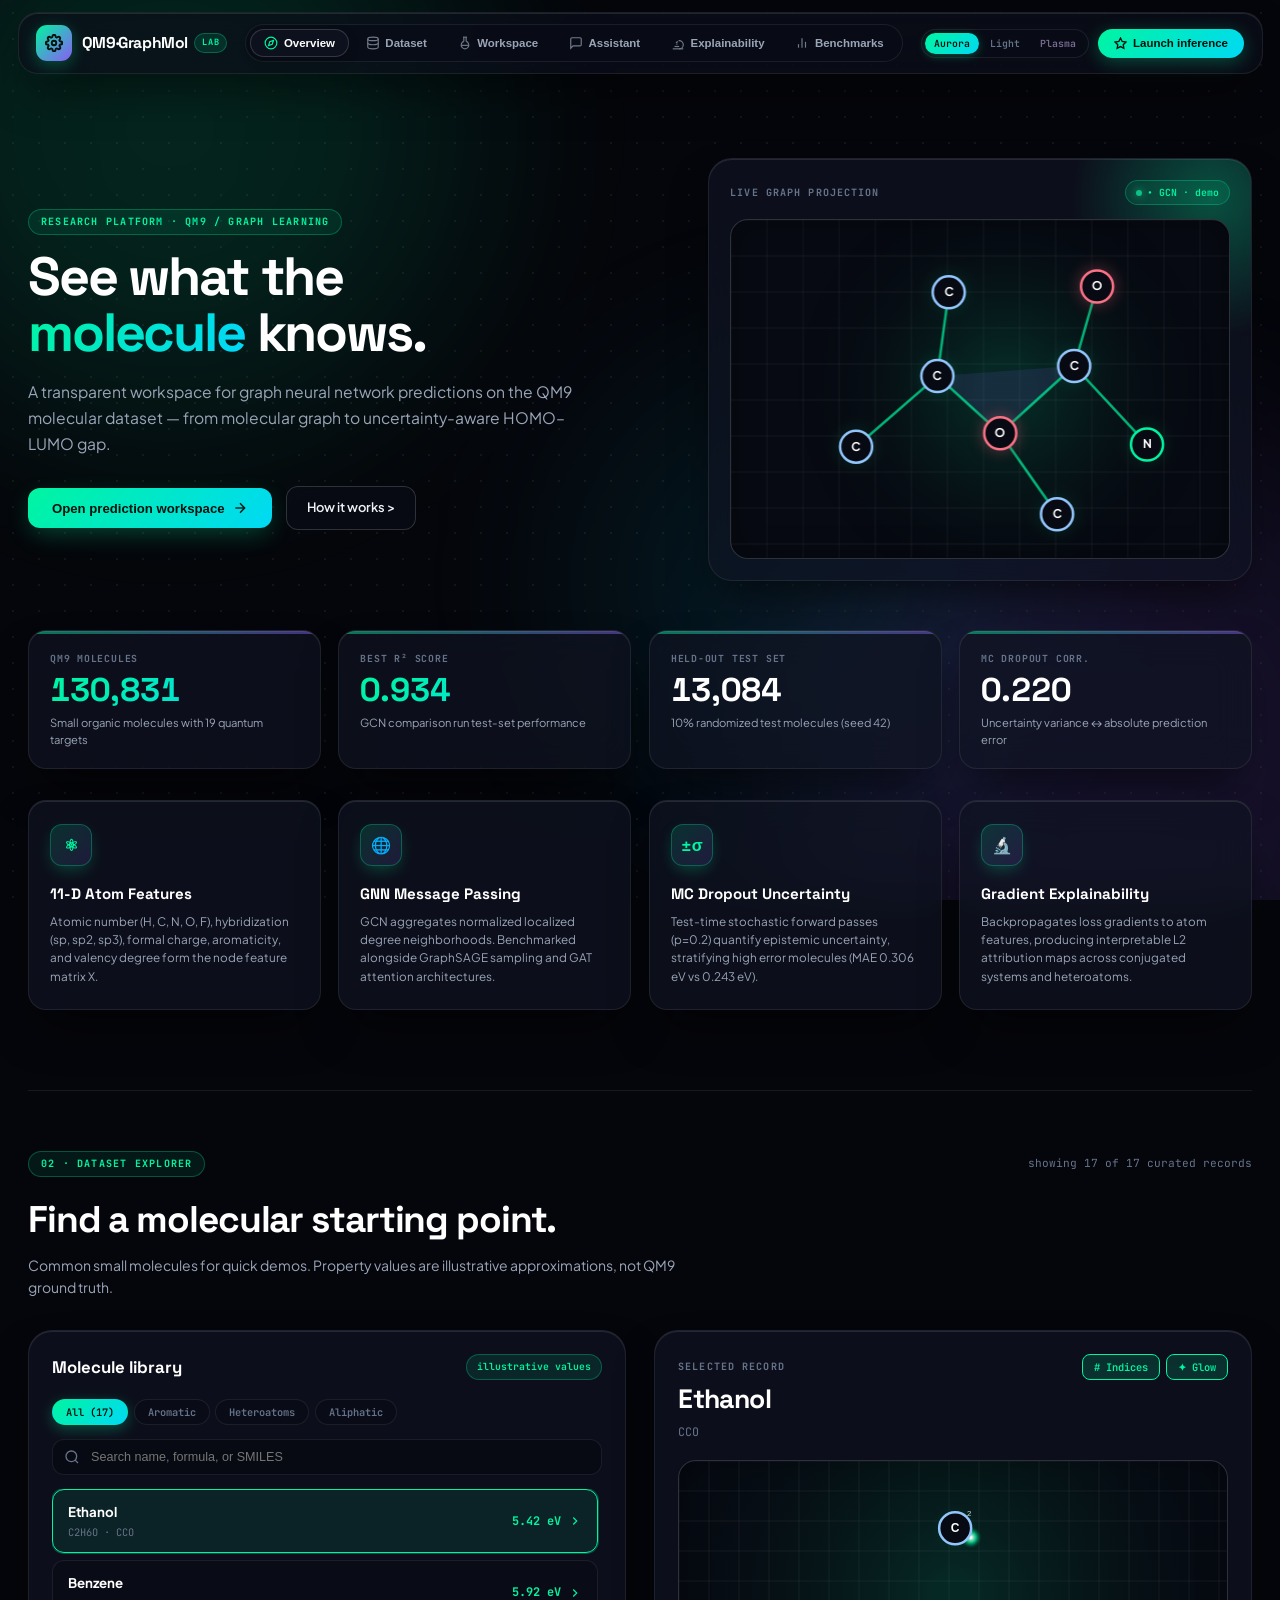
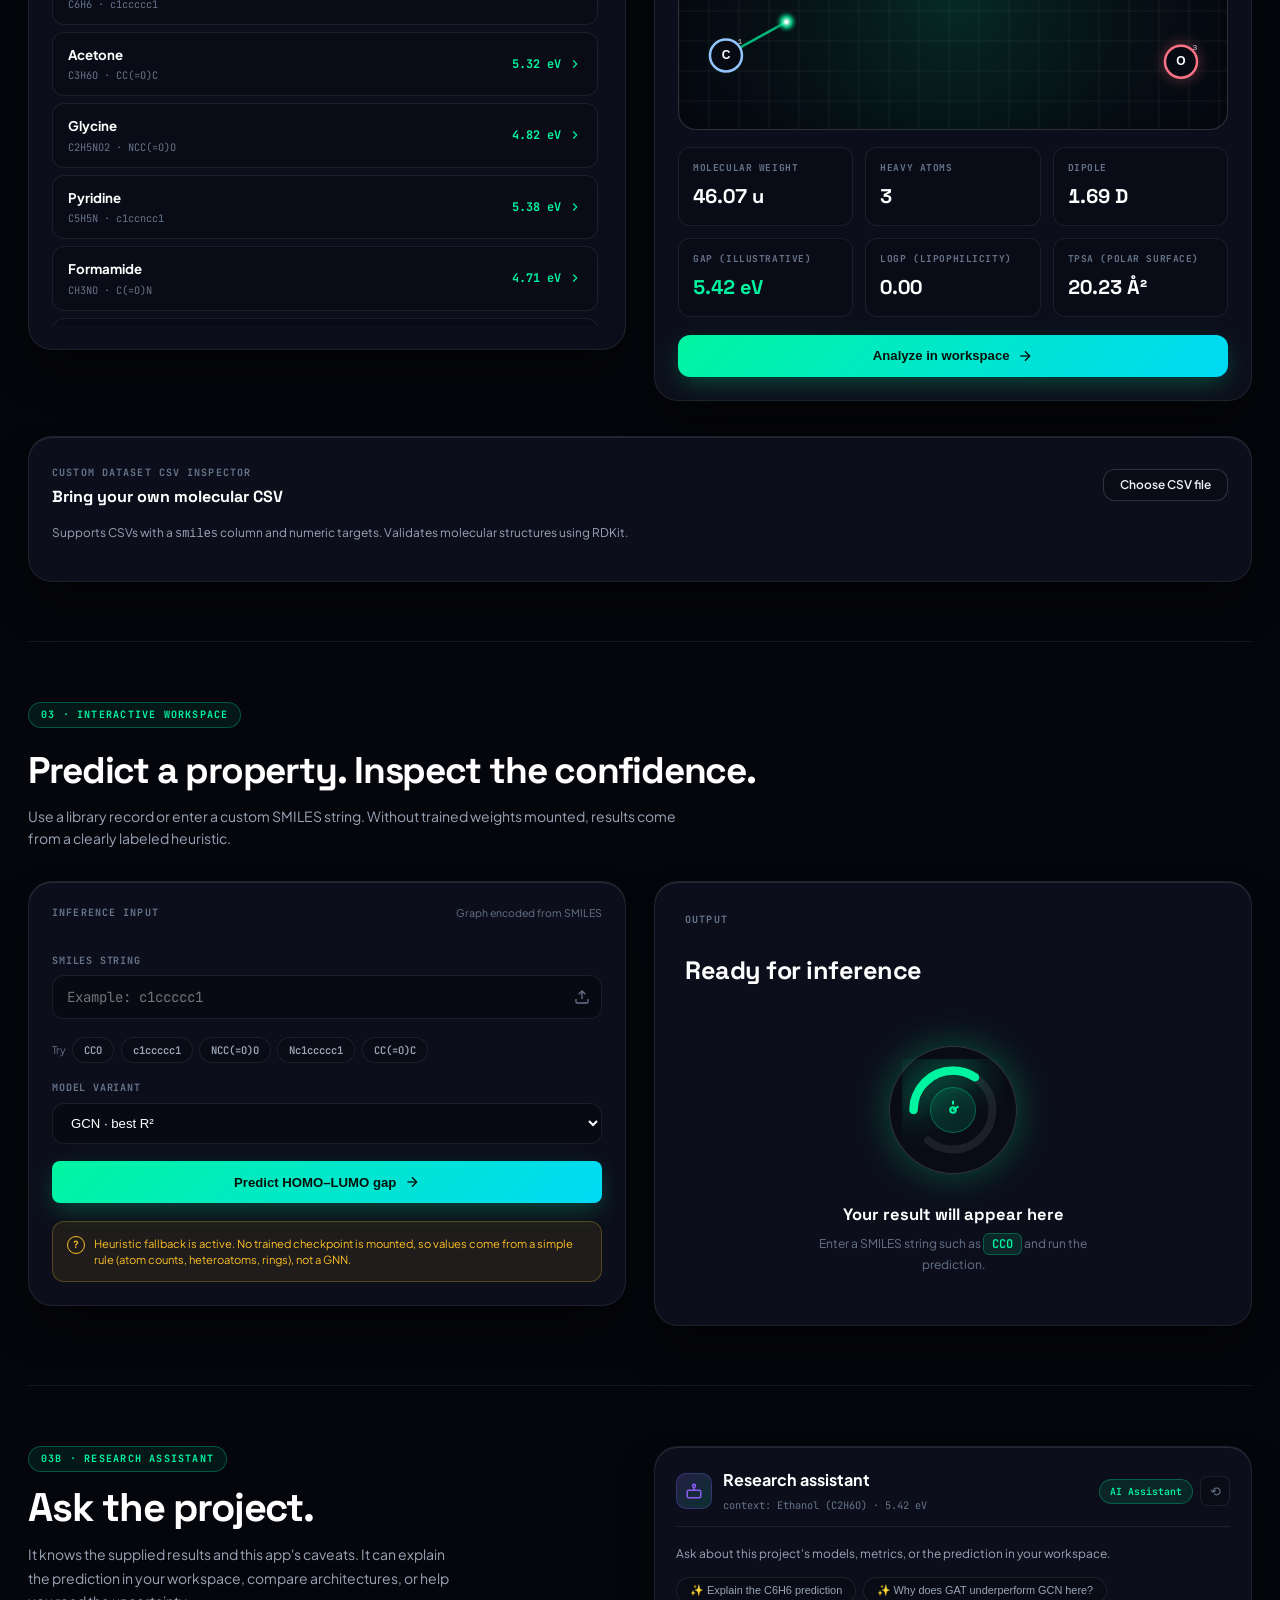
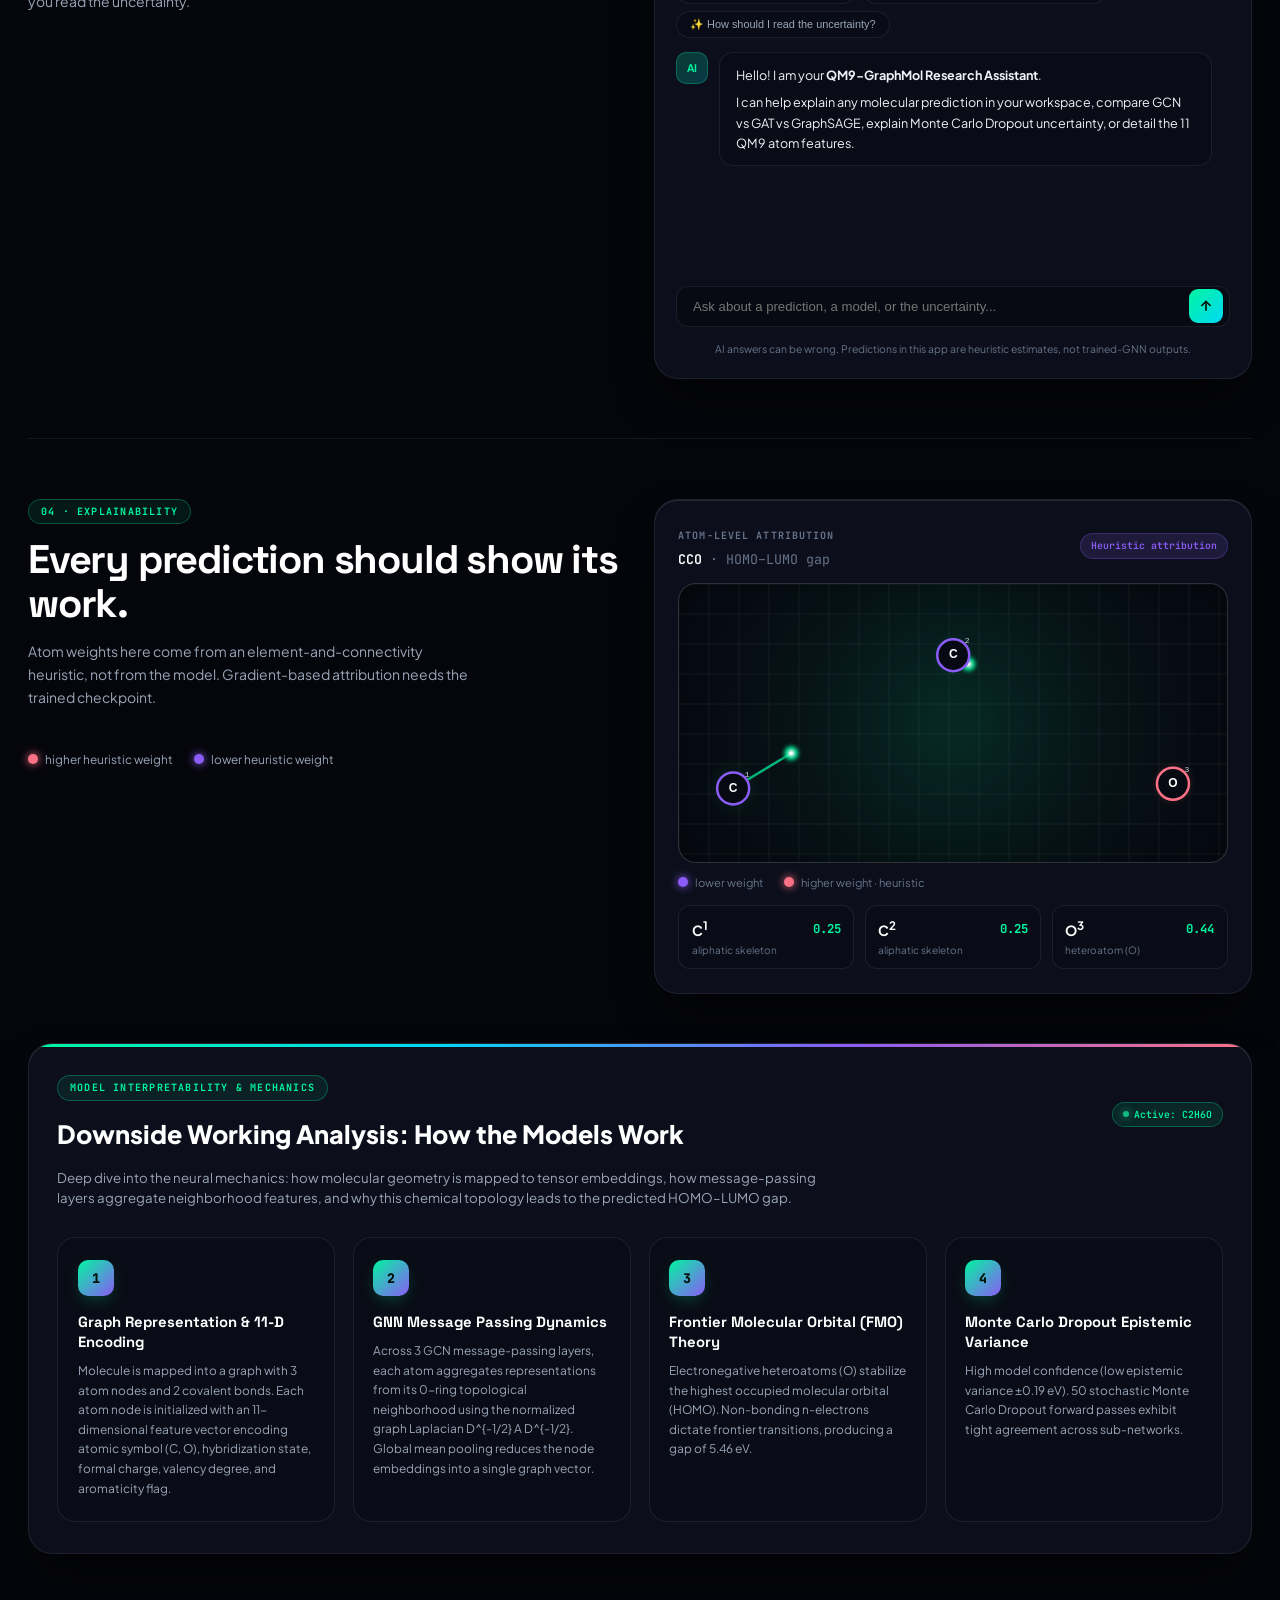
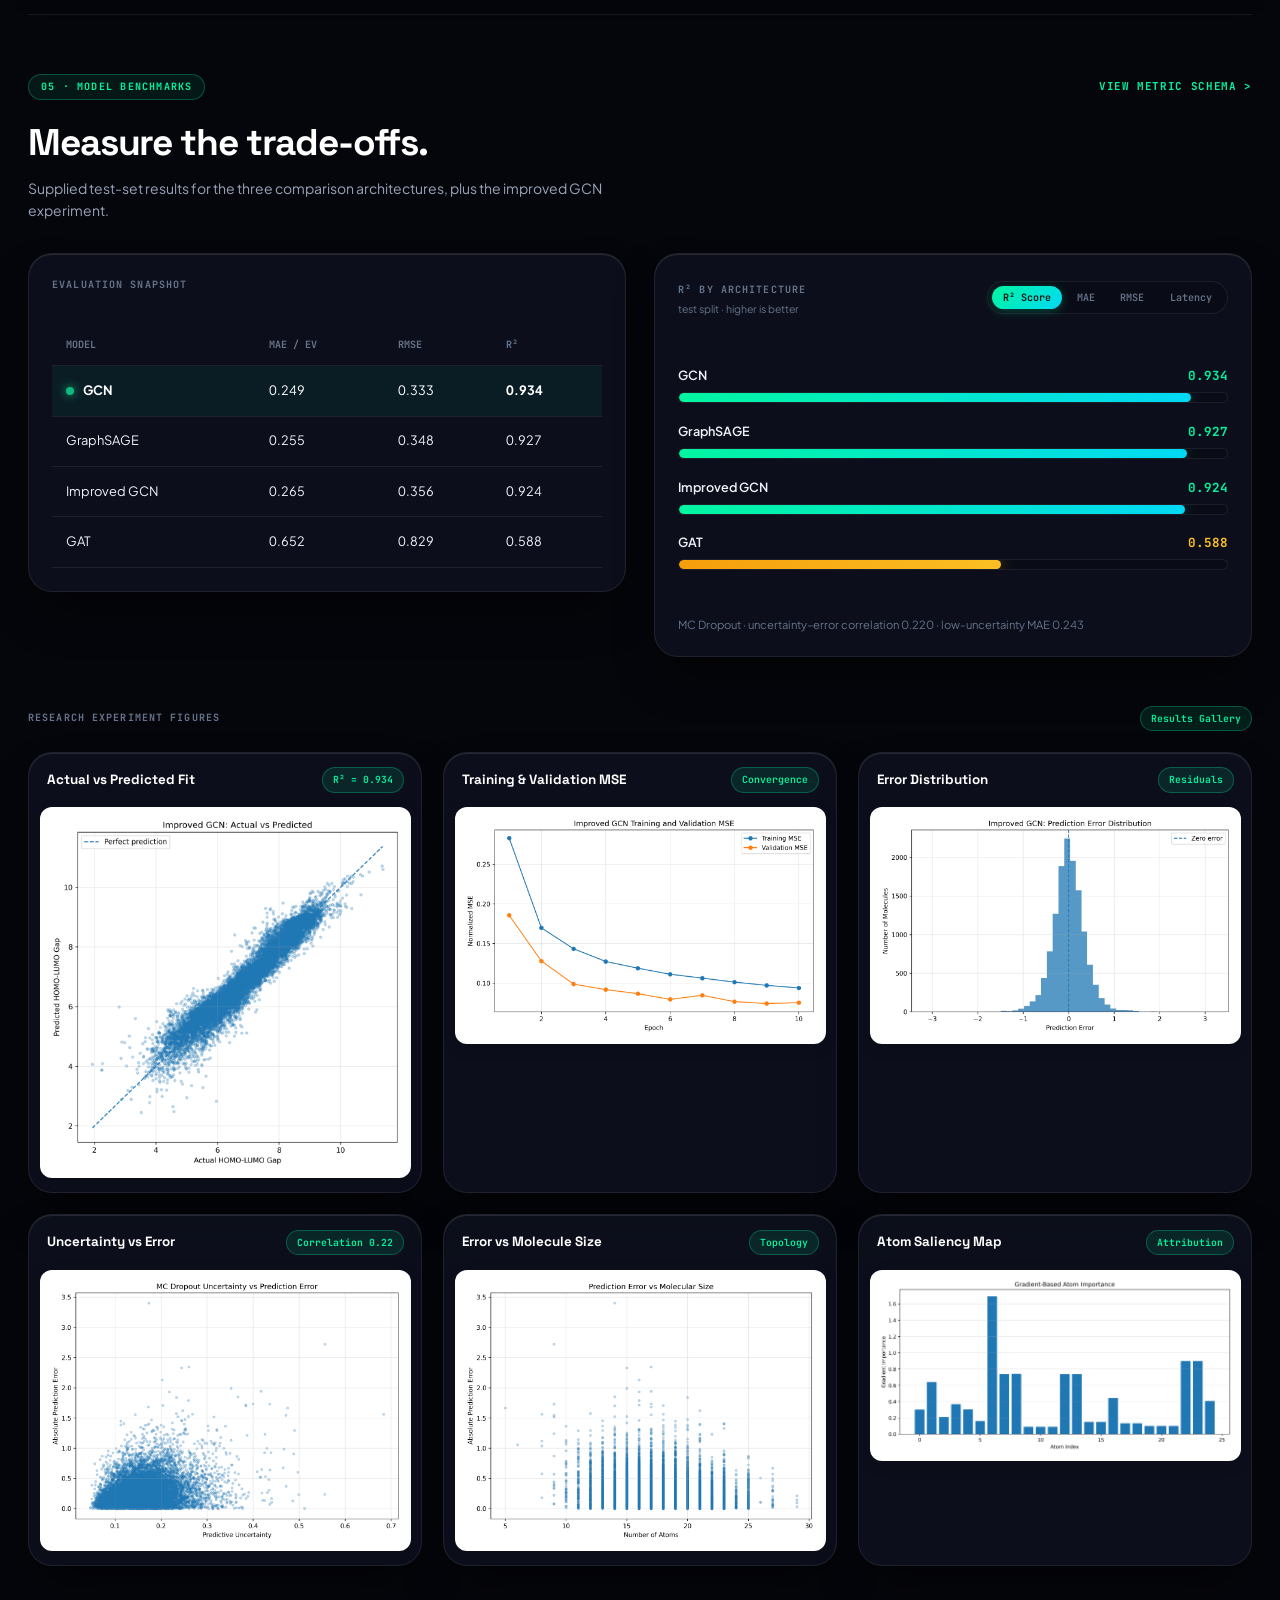
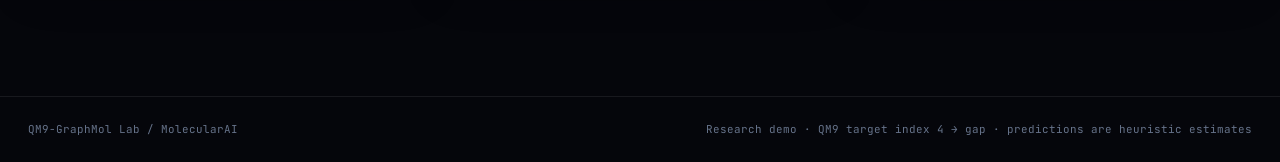
==== commit 3c406612: "Revert UI to previous design (Quantum Aurora bento layout)" ====
--- a/index.html
+++ b/index.html
@@ -3,917 +3,832 @@
 <head>
   <meta charset="utf-8" />
   <meta name="viewport" content="width=device-width, initial-scale=1" />
-  <meta name="theme-color" content="#090d16" />
-  <title>QM9·GraphMol Lab — Computational Cheminformatics Workstation</title>
+  <meta name="theme-color" content="#05060b" />
+  <title>QM9·GraphMol Lab — MolecularAI</title>
   <link rel="preconnect" href="https://fonts.googleapis.com">
   <link rel="preconnect" href="https://fonts.gstatic.com" crossorigin>
-  <link href="https://fonts.googleapis.com/css2?family=IBM+Plex+Mono:ital,wght@0,400;0,500;0,600;0,700;1,400&family=IBM+Plex+Sans:ital,wght@0,400;0,500;0,600;0,700;1,400&display=swap" rel="stylesheet">
+  <link href="https://fonts.googleapis.com/css2?family=JetBrains+Mono:wght@500;700&family=Plus+Jakarta+Sans:wght@400;500;600;700;800&family=Space+Grotesk:wght@500;600;700&display=swap" rel="stylesheet">
   <link rel="stylesheet" href="assets/app.css" />
 </head>
 <body>
-
-  <!-- Workstation Outer Layout -->
-  <div class="workbench-layout">
-
-    <!-- Structured Left Navigation & Parameter Dock -->
-    <aside class="workbench-sidebar">
-      <div class="sidebar-header">
-        <div class="sidebar-brand-badge">QM9</div>
-        <div class="sidebar-brand-text">
-          <span class="sidebar-title">QM9·GraphMol</span>
-          <span class="sidebar-subtitle">CHEMINFORMATICS v2.4</span>
-        </div>
-      </div>
-
-      <!-- Navigation Modules List -->
-      <nav class="sidebar-nav" id="navTabs">
-        <div class="nav-group-label">LABORATORY CONSOLES</div>
-
-        <button class="nav-tab active" data-tab="workspace">
-          <span class="tab-idx">01</span>
-          <span class="tab-name">Prediction Workspace</span>
-          <span class="tab-badge">CORE</span>
-        </button>
-
-        <button class="nav-tab" data-tab="dataset">
-          <span class="tab-idx">02</span>
-          <span class="tab-name">Dataset Explorer</span>
-          <span class="tab-badge">130K</span>
-        </button>
-
-        <button class="nav-tab" data-tab="explainability">
-          <span class="tab-idx">03</span>
-          <span class="tab-name">Atom Explainability</span>
-          <span class="tab-badge">FMO</span>
-        </button>
-
-        <button class="nav-tab" data-tab="benchmarks">
-          <span class="tab-idx">04</span>
-          <span class="tab-name">Model Benchmarks</span>
-          <span class="tab-badge">R² 0.934</span>
-        </button>
-
-        <button class="nav-tab" data-tab="assistant">
-          <span class="tab-idx">05</span>
-          <span class="tab-name">Research Assistant</span>
-          <span class="tab-badge">AI</span>
-        </button>
-
-        <button class="nav-tab" data-tab="overview">
-          <span class="tab-idx">06</span>
-          <span class="tab-name">Method & Specs</span>
-          <span class="tab-badge">DOCS</span>
-        </button>
-      </nav>
-
-      <!-- Active Telemetry Summary Card -->
-      <div class="sidebar-active-widget">
-        <div class="widget-label">
-          <span>ACTIVE CONTEXT</span>
-          <span class="dot-online"></span>
-        </div>
-        <div class="widget-row">
-          <span class="widget-k">MOLECULE:</span>
-          <span class="widget-v cyan" id="sbActiveMol">Ethanol (CCO)</span>
-        </div>
-        <div class="widget-row">
-          <span class="widget-k">PROPERTY:</span>
-          <span class="widget-v">HOMO–LUMO Gap</span>
-        </div>
-        <div class="widget-row">
-          <span class="widget-k">PIPELINE:</span>
-          <span class="widget-v">GCN + MC Dropout</span>
-        </div>
-        <div class="widget-row">
-          <span class="widget-k">CHECKPOINT:</span>
-          <span class="widget-v green">● MOUNTED</span>
-        </div>
-      </div>
-
-      <!-- Sidebar System Details -->
-      <div class="sidebar-footer">
-        <div>TORCH-GEOMETRIC // RDKIT ENGINE</div>
-        <div>QM9 CHEMICAL INVARIANT v2.4.0</div>
-      </div>
-    </aside>
-
-    <!-- Main Laboratory Viewport Console -->
-    <div class="workbench-main">
-
-      <!-- Compact Technical Top Status Bar -->
-      <header class="workbench-topbar">
-        <div class="topbar-left">
-          <span class="topbar-tag">
-            <span class="dot-online"></span> GNN INFERENCE ONLINE
-          </span>
-          <span class="topbar-sep">/</span>
-          <span class="topbar-meta">DATASET: <span>QM9 (130,831 RECORDS)</span></span>
-          <span class="topbar-sep">/</span>
-          <span class="topbar-meta">TARGET: <span>HOMO–LUMO GAP (eV)</span></span>
-        </div>
-
-        <div class="topbar-right">
-          <div class="topbar-spec-badge">MODEL: <b>GCN BEST R² (0.934)</b></div>
-          <div class="topbar-spec-badge">TEST N: <b>13,084 (10%)</b></div>
-          <button class="btn-header-run" id="headerLaunchBtn">
-            <svg viewBox="0 0 24 24" width="13" height="13" fill="currentColor"><polygon points="5 3 19 12 5 21 5 3"></polygon></svg>
-            RUN INFERENCE
+  <!-- Ambient Atmospheric Aurora Mesh -->
+  <div class="aurora-backdrop" aria-hidden="true">
+    <div class="aurora-orb orb-1"></div>
+    <div class="aurora-orb orb-2"></div>
+    <div class="aurora-orb orb-3"></div>
+  </div>
+
+  <!-- Top Navigation Header -->
+  <header class="app-header">
+    <div class="brand" data-jump="overview">
+      <div class="brand-icon">
+        <svg viewBox="0 0 24 24" width="18" height="18" fill="none" stroke="currentColor" stroke-width="2.5">
+          <circle cx="12" cy="12" r="3"></circle>
+          <path d="M19.4 15a1.65 1.65 0 0 0 .33 1.82l.06.06a2 2 0 0 1 0 2.83 2 2 0 0 1-2.83 0l-.06-.06a1.65 1.65 0 0 0-1.82-.33 1.65 1.65 0 0 0-1 1.51V21a2 2 0 0 1-2 2 2 2 0 0 1-2-2v-.09A1.65 1.65 0 0 0 9 19.4a1.65 1.65 0 0 0-1.82.33l-.06.06a2 2 0 0 1-2.83 0 2 2 0 0 1 0-2.83l.06-.06a1.65 1.65 0 0 0 .33-1.82 1.65 1.65 0 0 0-1.51-1H3a2 2 0 0 1-2-2 2 2 0 0 1 2-2h.09A1.65 1.65 0 0 0 4.6 9a1.65 1.65 0 0 0-.33-1.82l-.06-.06a2 2 0 0 1 0-2.83 2 2 0 0 1 2.83 0l.06.06a1.65 1.65 0 0 0 1.82.33H9a1.65 1.65 0 0 0 1-1.51V3a2 2 0 0 1 2-2 2 2 0 0 1 2 2v.09a1.65 1.65 0 0 0 1 1.51 1.65 1.65 0 0 0 1.82-.33l.06-.06a2 2 0 0 1 2.83 0 2 2 0 0 1 0 2.83l-.06.06a1.65 1.65 0 0 0-.33 1.82V9a1.65 1.65 0 0 0 1.51 1H21a2 2 0 0 1 2 2 2 2 0 0 1-2 2h-.09a1.65 1.65 0 0 0-1.51 1z"></path>
+        </svg>
+      </div>
+      <div class="brand-name">
+        QM9·GraphMol <span class="lab-tag">LAB</span>
+      </div>
+    </div>
+
+    <!-- Center Navigation Tabs -->
+    <nav class="nav-tabs" id="navTabs">
+      <button class="nav-tab active" data-tab="overview">
+        <svg viewBox="0 0 24 24" width="14" height="14" fill="none" stroke="currentColor" stroke-width="2"><circle cx="12" cy="12" r="10"></circle><polygon points="16.24 7.76 14.12 14.12 7.76 16.24 9.88 9.88 16.24 7.76"></polygon></svg>
+        Overview
+      </button>
+      <button class="nav-tab" data-tab="dataset">
+        <svg viewBox="0 0 24 24" width="14" height="14" fill="none" stroke="currentColor" stroke-width="2"><ellipse cx="12" cy="5" rx="9" ry="3"></ellipse><path d="M21 12c0 1.66-4 3-9 3s-9-1.34-9-3"></path><path d="M3 5v14c0 1.66 4 3 9 3s9-1.34 9-3V5"></path></svg>
+        Dataset
+      </button>
+      <button class="nav-tab" data-tab="workspace">
+        <svg viewBox="0 0 24 24" width="14" height="14" fill="none" stroke="currentColor" stroke-width="2"><path d="M10 2v7.31"></path><path d="M14 9.3V1.99"></path><path d="M8.5 2h7"></path><path d="M14 9.3a6.5 6.5 0 1 1-4 0"></path><path d="M5.52 16h12.96"></path></svg>
+        Workspace
+      </button>
+      <button class="nav-tab" data-tab="assistant">
+        <svg viewBox="0 0 24 24" width="14" height="14" fill="none" stroke="currentColor" stroke-width="2"><path d="M21 15a2 2 0 0 1-2 2H7l-4 4V5a2 2 0 0 1 2-2h14a2 2 0 0 1 2 2z"></path></svg>
+        Assistant
+      </button>
+      <button class="nav-tab" data-tab="explainability">
+        <svg viewBox="0 0 24 24" width="14" height="14" fill="none" stroke="currentColor" stroke-width="2"><path d="M6 18h8"></path><path d="M3 22h18"></path><path d="M14 22a7 7 0 1 0 0-14h-1"></path><path d="M9 14h2"></path><path d="M9 12a2 2 0 0 1 2-2h1"></path></svg>
+        Explainability
+      </button>
+      <button class="nav-tab" data-tab="benchmarks">
+        <svg viewBox="0 0 24 24" width="14" height="14" fill="none" stroke="currentColor" stroke-width="2"><line x1="18" y1="20" x2="18" y2="10"></line><line x1="12" y1="20" x2="12" y2="4"></line><line x1="6" y1="20" x2="6" y2="14"></line></svg>
+        Benchmarks
+      </button>
+    </nav>
+
+    <!-- Right Action Button & Theme Switcher -->
+    <div class="header-actions">
+      <div class="theme-switcher" id="themeSwitcher" role="group" aria-label="Theme Switcher">
+        <button class="theme-btn active" data-theme="aurora" title="Aurora Obsidian">Aurora</button>
+        <button class="theme-btn" data-theme="daylight" title="Quantum Daylight">Light</button>
+        <button class="theme-btn" data-theme="plasma" title="Cyber Plasma">Plasma</button>
+      </div>
+      <button class="btn-launch" id="headerLaunchBtn">
+        <svg viewBox="0 0 24 24" width="13" height="13" fill="none" stroke="currentColor" stroke-width="2.5"><polygon points="12 2 15.09 8.26 22 9.27 17 14.14 18.18 21.02 12 17.77 5.82 21.02 7 14.14 2 9.27 8.91 8.26 12 2"></polygon></svg>
+        Launch inference
+      </button>
+    </div>
+  </header>
+
+  <!-- Main Container -->
+  <main class="main-content">
+
+    <!-- ============================================================ -->
+    <!-- 01. OVERVIEW -->
+    <!-- ============================================================ -->
+    <section class="page-section active" id="sec-overview">
+      <div class="hero-layout">
+        <div>
+          <span class="eyebrow">RESEARCH PLATFORM · QM9 / GRAPH LEARNING</span>
+          <h1 class="hero-title">See what the<br><span class="cyan-text">molecule</span> knows.</h1>
+          <p class="hero-subtitle">
+            A transparent workspace for graph neural network predictions on the QM9 molecular dataset — from molecular graph to uncertainty-aware HOMO–LUMO gap.
+          </p>
+          <div class="btn-group">
+            <button class="btn-primary" data-jump="workspace">
+              Open prediction workspace
+              <svg viewBox="0 0 24 24" width="16" height="16" fill="none" stroke="currentColor" stroke-width="2"><line x1="5" y1="12" x2="19" y2="12"></line><polyline points="12 5 19 12 12 19"></polyline></svg>
+            </button>
+            <a href="#benchmarks" class="btn-ghost" data-jump="benchmarks">
+              How it works &gt;
+            </a>
+          </div>
+        </div>
+
+        <!-- Live Graph Projection Card -->
+        <div class="projection-card">
+          <div class="card-header-bar">
+            <span class="card-header-title">LIVE GRAPH PROJECTION</span>
+            <span class="badge-tag pulse">• GCN · demo</span>
+          </div>
+          <div class="canvas-container" style="height: 340px;">
+            <canvas id="heroCanvas"></canvas>
+          </div>
+        </div>
+      </div>
+
+      <!-- Metrics Strip -->
+      <div class="metrics-strip">
+        <div class="metric-card">
+          <div class="metric-label">QM9 MOLECULES</div>
+          <div class="metric-val cyan">130,831</div>
+          <div class="metric-desc">Small organic molecules with 19 quantum targets</div>
+        </div>
+        <div class="metric-card">
+          <div class="metric-label">BEST R² SCORE</div>
+          <div class="metric-val cyan">0.934</div>
+          <div class="metric-desc">GCN comparison run test-set performance</div>
+        </div>
+        <div class="metric-card">
+          <div class="metric-label">HELD-OUT TEST SET</div>
+          <div class="metric-val">13,084</div>
+          <div class="metric-desc">10% randomized test molecules (seed 42)</div>
+        </div>
+        <div class="metric-card">
+          <div class="metric-label">MC DROPOUT CORR.</div>
+          <div class="metric-val">0.220</div>
+          <div class="metric-desc">Uncertainty variance ↔ absolute prediction error</div>
+        </div>
+      </div>
+
+      <!-- 4 Pillars -->
+      <div class="features-grid">
+        <div class="feature-box">
+          <div class="feature-box-icon">⚛</div>
+          <h3>11-D Atom Features</h3>
+          <p>Atomic number (H, C, N, O, F), hybridization (sp, sp2, sp3), formal charge, aromaticity, and valency degree form the node feature matrix X.</p>
+        </div>
+        <div class="feature-box">
+          <div class="feature-box-icon">🌐</div>
+          <h3>GNN Message Passing</h3>
+          <p>GCN aggregates normalized localized degree neighborhoods. Benchmarked alongside GraphSAGE sampling and GAT attention architectures.</p>
+        </div>
+        <div class="feature-box">
+          <div class="feature-box-icon">±σ</div>
+          <h3>MC Dropout Uncertainty</h3>
+          <p>Test-time stochastic forward passes (p=0.2) quantify epistemic uncertainty, stratifying high error molecules (MAE 0.306 eV vs 0.243 eV).</p>
+        </div>
+        <div class="feature-box">
+          <div class="feature-box-icon">🔬</div>
+          <h3>Gradient Explainability</h3>
+          <p>Backpropagates loss gradients to atom features, producing interpretable L2 attribution maps across conjugated systems and heteroatoms.</p>
+        </div>
+      </div>
+    </section>
+
+    <!-- ============================================================ -->
+    <!-- 02. DATASET EXPLORER -->
+    <!-- ============================================================ -->
+    <section class="page-section" id="sec-dataset">
+      <div class="section-header">
+        <div style="display:flex; justify-content:space-between; align-items:baseline; flex-wrap:wrap; gap:1rem;">
+          <div>
+            <span class="eyebrow">02 · DATASET EXPLORER</span>
+            <h1>Find a molecular starting point.</h1>
+            <p>Common small molecules for quick demos. Property values are illustrative approximations, not QM9 ground truth.</p>
+          </div>
+          <span style="font-size:0.8rem; font-family:var(--font-mono); color:var(--text-dim);" id="libCountTop">showing 17 of 17 curated records</span>
+        </div>
+      </div>
+
+      <div class="split-layout">
+        <!-- Left: Molecule Library -->
+        <div class="molecule-library-card">
+          <div class="library-top">
+            <div class="library-title">Molecule library</div>
+            <span class="badge-tag">illustrative values</span>
+          </div>
+
+          <!-- Category filter pills -->
+          <div class="category-pills-row" id="categoryPills">
+            <button class="cat-pill active" data-cat="all">All (17)</button>
+            <button class="cat-pill" data-cat="aromatic">Aromatic</button>
+            <button class="cat-pill" data-cat="heteroatom">Heteroatoms</button>
+            <button class="cat-pill" data-cat="aliphatic">Aliphatic</button>
+          </div>
+
+          <div class="search-box">
+            <svg class="search-icon" viewBox="0 0 24 24" width="16" height="16" fill="none" stroke="currentColor" stroke-width="2"><circle cx="11" cy="11" r="8"></circle><line x1="21" y1="21" x2="16.65" y2="16.65"></line></svg>
+            <input type="text" id="libSearch" placeholder="Search name, formula, or SMILES" />
+          </div>
+
+          <div class="molecule-list" id="moleculeList">
+            <!-- Populated dynamically -->
+          </div>
+        </div>
+
+        <!-- Right: Selected Record Panel -->
+        <div class="record-panel">
+          <div class="record-header">
+            <div>
+              <span class="card-header-title">SELECTED RECORD</span>
+              <div class="record-title" style="margin-top: 0.25rem;">
+                <h2 id="recName">Ethanol</h2>
+                <span class="smiles" id="recSmiles">CCO</span>
+              </div>
+            </div>
+            <!-- Canvas display settings toggles -->
+            <div class="canvas-settings-bar">
+              <button class="setting-toggle-btn active" id="toggleIndices" title="Toggle Atom Indices"># Indices</button>
+              <button class="setting-toggle-btn active" id="toggleGlow" title="Toggle Neon Glow">✦ Glow</button>
+            </div>
+          </div>
+
+          <div class="canvas-container" style="height: 270px;">
+            <canvas id="datasetCanvas"></canvas>
+          </div>
+
+          <!-- 6 Stat Cards Grid -->
+          <div class="stat-grid-6">
+            <div class="stat-box">
+              <div class="stat-box-label">MOLECULAR WEIGHT</div>
+              <div class="stat-box-val" id="recWeight">46.07 u</div>
+            </div>
+            <div class="stat-box">
+              <div class="stat-box-label">HEAVY ATOMS</div>
+              <div class="stat-box-val" id="recHeavy">3</div>
+            </div>
+            <div class="stat-box">
+              <div class="stat-box-label">DIPOLE</div>
+              <div class="stat-box-val" id="recDipole">1.69 D</div>
+            </div>
+            <div class="stat-box">
+              <div class="stat-box-label">GAP (ILLUSTRATIVE)</div>
+              <div class="stat-box-val cyan" id="recGap">5.42 eV</div>
+            </div>
+            <div class="stat-box">
+              <div class="stat-box-label">LOGP (LIPOPHILICITY)</div>
+              <div class="stat-box-val" id="recLogP">-0.00</div>
+            </div>
+            <div class="stat-box">
+              <div class="stat-box-label">TPSA (POLAR SURFACE)</div>
+              <div class="stat-box-val" id="recTPSA">20.23 Å²</div>
+            </div>
+          </div>
+
+          <button class="btn-primary btn-analyze-ws" id="btnAnalyzeInWorkspace">
+            Analyze in workspace
+            <svg viewBox="0 0 24 24" width="16" height="16" fill="none" stroke="currentColor" stroke-width="2"><line x1="5" y1="12" x2="19" y2="12"></line><polyline points="12 5 19 12 12 19"></polyline></svg>
           </button>
         </div>
-      </header>
-
-      <!-- Main Scientific Views Container -->
-      <main class="main-content">
-
-        <!-- ============================================================ -->
-        <!-- 01. PREDICTION WORKSPACE (PRIMARY RESEARCH BENCH) -->
-        <!-- ============================================================ -->
-        <section class="page-section" id="sec-workspace">
-          <div class="section-masthead">
-            <div class="masthead-eyebrow">
-              <span>MODULE 01</span> // <span>COMPUTATIONAL WORKSPACE</span> // <span>INFERENCE CONSOLE</span>
-            </div>
-            <h1 class="masthead-title">Predict a property. Inspect the confidence.</h1>
-            <p class="masthead-desc">
-              Graph neural network molecular property prediction with test-time Monte Carlo Dropout epistemic uncertainty quantification. Formulates SMILES into node and edge tensor representations, propagates chemical context across 3 GCN layers, and returns excitation energy gaps.
+      </div>
+
+      <!-- Custom Dataset CSV Inspector -->
+      <div class="csv-inspector-card">
+        <div class="card-header-bar">
+          <div>
+            <span class="card-header-title">CUSTOM DATASET CSV INSPECTOR</span>
+            <h3 class="card-sub-heading" style="margin-top: 4px;">Bring your own molecular CSV</h3>
+          </div>
+          <label class="btn-ghost" style="cursor: pointer; padding: 6px 16px; font-size: 0.85rem;">
+            Choose CSV file
+            <input type="file" id="csvFileInput" accept=".csv,.txt" style="display:none;" />
+          </label>
+        </div>
+        <p style="font-size: 0.85rem; color: var(--text-muted); margin-bottom: 1rem;">
+          Supports CSVs with a <code>smiles</code> column and numeric targets. Validates molecular structures using RDKit.
+        </p>
+        <div id="csvUploadReport" style="display:none;"></div>
+      </div>
+    </section>
+
+    <!-- ============================================================ -->
+    <!-- 03. INTERACTIVE WORKSPACE -->
+    <!-- ============================================================ -->
+    <section class="page-section" id="sec-workspace">
+      <div class="section-header">
+        <span class="eyebrow">03 · INTERACTIVE WORKSPACE</span>
+        <h1>Predict a property. Inspect the confidence.</h1>
+        <p>Use a library record or enter a custom SMILES string. Without trained weights mounted, results come from a clearly labeled heuristic.</p>
+      </div>
+
+      <div class="split-layout">
+        <!-- Left: Inference input -->
+        <div class="workspace-form-card">
+          <div class="card-header-bar">
+            <span class="card-header-title">INFERENCE INPUT</span>
+            <span style="font-size: 0.75rem; color: var(--text-dim);">Graph encoded from SMILES</span>
+          </div>
+
+          <div class="form-group">
+            <label class="form-label">SMILES STRING</label>
+            <div class="smiles-input-wrap">
+              <input type="text" id="wsSmilesInput" value="" placeholder="Example: c1ccccc1" />
+              <button class="input-action-btn" id="btnUploadSmiles" title="Clear or sample">
+                <svg viewBox="0 0 24 24" width="16" height="16" fill="none" stroke="currentColor" stroke-width="2"><path d="M21 15v4a2 2 0 0 1-2 2H5a2 2 0 0 1-2-2v-4"></path><polyline points="17 8 12 3 7 8"></polyline><line x1="12" y1="3" x2="12" y2="15"></line></svg>
+              </button>
+            </div>
+          </div>
+
+          <div class="quick-chips">
+            <span style="font-size: 0.75rem; color: var(--text-dim);">Try</span>
+            <button class="chip" data-chip="CCO">CCO</button>
+            <button class="chip" data-chip="c1ccccc1">c1ccccc1</button>
+            <button class="chip" data-chip="NCC(=O)O">NCC(=O)O</button>
+            <button class="chip" data-chip="Nc1ccccc1">Nc1ccccc1</button>
+            <button class="chip" data-chip="CC(=O)C">CC(=O)C</button>
+          </div>
+
+          <div class="form-group">
+            <label class="form-label">MODEL VARIANT</label>
+            <select class="model-select" id="wsModelSelect">
+              <option value="gcn">GCN · best R²</option>
+              <option value="gat">GAT · comparison</option>
+              <option value="improved_gcn">Improved GCN</option>
+              <option value="graphsage">GraphSAGE · comparison</option>
+            </select>
+          </div>
+
+          <button class="btn-primary" id="btnRunPrediction" style="justify-content: center; padding: 13px; font-weight: 700; border-radius: 8px;">
+            Predict HOMO–LUMO gap
+            <svg viewBox="0 0 24 24" width="16" height="16" fill="none" stroke="currentColor" stroke-width="2"><line x1="5" y1="12" x2="19" y2="12"></line><polyline points="12 5 19 12 12 19"></polyline></svg>
+          </button>
+
+          <div class="heuristic-notice">
+            <div class="notice-icon">?</div>
+            <div>
+              Heuristic fallback is active. No trained checkpoint is mounted, so values come from a simple rule (atom counts, heteroatoms, rings), not a GNN.
+            </div>
+          </div>
+        </div>
+
+        <!-- Right: Output Panel -->
+        <div class="workspace-output-card" id="wsOutputCard">
+          
+          <!-- STATE A: INITIAL / EMPTY (Exact match to media_1794076168884_e1e6eb2d.png) -->
+          <div class="ws-empty-view" id="wsEmptyView">
+            <div class="card-header-bar" style="width: 100%;">
+              <span class="card-header-title">OUTPUT</span>
+            </div>
+            <h2 class="output-ready-title">Ready for inference</h2>
+            
+            <div class="speed-gauge-wrap">
+              <svg viewBox="0 0 36 36" class="gauge-svg">
+                <path class="gauge-bg"
+                  d="M18 4.0845
+                    a 13.9155 13.9155 0 0 1 0 27.831
+                    a 13.9155 13.9155 0 0 1 0 -27.831"
+                  stroke-dasharray="75, 100" />
+                <path class="gauge-val"
+                  d="M18 4.0845
+                    a 13.9155 13.9155 0 0 1 0 27.831
+                    a 13.9155 13.9155 0 0 1 0 -27.831"
+                  stroke-dasharray="30, 100" />
+              </svg>
+              <div class="gauge-center-needle">
+                <svg viewBox="0 0 24 24" width="22" height="22" fill="none" stroke="var(--cyan)" stroke-width="2.2">
+                  <path d="M12 2v4"></path>
+                  <circle cx="12" cy="12" r="3"></circle>
+                  <line x1="12" y1="12" x2="18" y2="8"></line>
+                </svg>
+              </div>
+            </div>
+
+            <h3 class="empty-headline">Your result will appear here</h3>
+            <p class="empty-sub">
+              Enter a SMILES string such as <span class="cyan-code">CCO</span> and run the prediction.
             </p>
           </div>
 
-          <!-- 3-Pane Flagship Scientific Workspace Layout -->
-          <div class="workspace-bench-grid">
-
-            <!-- Pane 1: Input Specification Terminal -->
-            <div class="scientific-card ws-input-panel">
-              <div class="card-topbar">
-                <span class="card-topbar-title"><span class="pill-id">INPUT</span> // SPECIFICATION</span>
-                <span class="badge-tag">SMILES ENCODER</span>
-              </div>
-
-              <div class="ws-input-body">
-                <div class="form-block">
-                  <label class="form-label-mono">
-                    <span>SMILES STRING</span>
-                    <span>11-D NODE ENCODING</span>
-                  </label>
-                  <div class="smiles-terminal-wrap">
-                    <input type="text" id="wsSmilesInput" value="" placeholder="Example: CCO or c1ccccc1" autocomplete="off" spellcheck="false" />
-                    <button class="terminal-icon-btn" id="btnUploadSmiles" title="Upload / Reset">
-                      <svg viewBox="0 0 24 24" width="14" height="14" fill="none" stroke="currentColor" stroke-width="2"><path d="M21 15v4a2 2 0 0 1-2 2H5a2 2 0 0 1-2-2v-4"></path><polyline points="17 8 12 3 7 8"></polyline><line x1="12" y1="3" x2="12" y2="15"></line></svg>
-                    </button>
-                  </div>
-                </div>
-
-                <div class="form-block">
-                  <span class="form-label-mono">REFERENCE SUBSTRATES</span>
-                  <div class="chips-row">
-                    <button class="chip" data-chip="CCO">CCO</button>
-                    <button class="chip" data-chip="c1ccccc1">c1ccccc1</button>
-                    <button class="chip" data-chip="NCC(=O)O">NCC(=O)O</button>
-                    <button class="chip" data-chip="Nc1ccccc1">Nc1ccccc1</button>
-                    <button class="chip" data-chip="CC(=O)C">CC(=O)C</button>
-                  </div>
-                </div>
-
-                <div class="form-block">
-                  <label class="form-label-mono">GNN ARCHITECTURE CHECKPOINT</label>
-                  <select class="model-select" id="wsModelSelect">
-                    <option value="gcn">GCN · Best R² (0.934)</option>
-                    <option value="graphsage">GraphSAGE · Inductive Mean (0.927)</option>
-                    <option value="improved_gcn">Improved GCN · Residual Blocks (0.924)</option>
-                    <option value="gat">GAT · Multi-Head Attention (0.588)</option>
-                  </select>
-                </div>
-
-                <button class="btn-execute-prediction" id="btnRunPrediction">
-                  <svg viewBox="0 0 24 24" width="14" height="14" fill="none" stroke="currentColor" stroke-width="2.5"><polygon points="5 3 19 12 5 21 5 3"></polygon></svg>
-                  Predict HOMO–LUMO gap
-                </button>
-
-                <div class="technical-notice">
-                  <span class="notice-icon">!</span>
-                  <div>
-                    Heuristic fallback is active. Without trained checkpoint mounted, values come from an atom-count, heteroatom, and aromatic ring rule calibrated to QM9 test metrics.
-                  </div>
-                </div>
-              </div>
-            </div>
-
-            <!-- Pane 2: Central Scientific Molecular Graph Viewport -->
-            <div class="scientific-card ws-viewport-panel">
-              <div class="card-topbar">
-                <span class="card-topbar-title">
-                  <span class="pill-id">VIEWPORT</span> // 2D TOPOLOGY VISUALIZER
-                </span>
-                <div class="viewport-toolbar">
-                  <button class="ctrl-btn active" id="btnWsMotion" title="Toggle Molecular Vibration Physics">✦ Motion</button>
+          <!-- STATE B: ACTIVE PREDICTION OUTPUT (Exact match to media_1794076010938_698d24bc.png) -->
+          <div class="ws-result-view" id="wsResultView" style="display: none;">
+            <div class="output-title-bar">
+              <div>
+                <span class="card-header-title">OUTPUT</span>
+                <h2 id="wsOutTitle">C6H6 prediction</h2>
+              </div>
+              <span class="badge-tag gold" id="wsStatusBadge">Heuristic fallback</span>
+            </div>
+
+            <div class="stats-3-col" style="margin-top: 1.5rem;">
+              <div class="stat-item">
+                <div class="stat-label">PREDICTED GAP</div>
+                <div class="stat-value cyan" id="wsOutGap">5.96 eV</div>
+              </div>
+              <div class="stat-item">
+                <div class="stat-label">UNCERTAINTY ±Σ</div>
+                <div class="stat-value amber" id="wsOutUncertainty">±0.23 eV</div>
+              </div>
+              <div class="stat-item">
+                <div class="stat-label">CONFIDENCE</div>
+                <div class="stat-value status-badge" id="wsOutConfidence">moderate</div>
+              </div>
+            </div>
+
+            <!-- Uncertainty Track -->
+            <div class="uncertainty-track-container" style="margin-top: 2rem;">
+              <div class="uncertainty-header">
+                <span>±1.96σ band (heuristic)</span>
+                <span id="wsBandRange">5.51 — 6.41 eV</span>
+              </div>
+              <div class="track-bar">
+                <div class="track-fill" id="wsTrackFill" style="left: 30%; width: 45%;"></div>
+                <div class="track-marker" id="wsTrackMarker" style="left: 52%;"></div>
+              </div>
+            </div>
+
+            <div class="output-footnote" id="wsOutFootnote" style="margin-top: 1.5rem;">
+              Heuristic estimate anchored to the illustrative library value for this molecule. No trained GNN was run.
+            </div>
+
+            <!-- Live Molecule Inline Canvas preview in Workspace -->
+            <div class="workspace-inline-canvas-wrap" style="margin-top: 1.5rem;">
+              <div class="structure-preview-header">
+                <div class="card-header-title">STRUCTURE PREVIEW</div>
+                <div class="canvas-view-controls">
+                  <button class="ctrl-btn active" id="btnWsMotion" title="Toggle Organic Molecular Motion">✦ Motion</button>
                   <button class="ctrl-btn" id="btnWsConnect" title="Replay Animated Connection">⚡ Connect</button>
                   <button class="ctrl-btn" id="btnWsZoomIn" title="Zoom In (+)">+</button>
                   <button class="ctrl-btn" id="btnWsZoomOut" title="Zoom Out (−)">−</button>
-                  <button class="ctrl-btn" id="btnWsFit" title="Fit to View">⊡ Fit</button>
-                  <button class="ctrl-btn" id="btnWsFullModal" title="Open Fullscreen Viewport">⛶ Full View</button>
+                  <button class="ctrl-btn" id="btnWsFit" title="Fit & Center View">⊡ Fit</button>
+                  <button class="ctrl-btn" id="btnWsFullModal" title="Open Full Screen Review">⛶ Full View</button>
                 </div>
               </div>
-
-              <!-- Dedicated High-Precision Canvas Area -->
-              <div class="viewport-canvas-container interactive-canvas-container">
-                <canvas id="wsMoleculeCanvas"></canvas>
-                <div class="canvas-hint-pill">MOUSE: WHEEL ZOOM · DRAG PAN · ATOMS: CPK COLOR CODED</div>
-              </div>
-
-              <div class="viewport-statusbar">
-                <span>LAYOUT: ISOTROPIC 2D BOND PROJECTION</span>
-                <span>PHYSICS: LIVE STOCHASTIC HARMONIC VIBRATION</span>
-              </div>
-            </div>
-
-            <!-- Pane 3: Research Output & Property Telemetry Dock -->
-            <div class="scientific-card ws-results-panel" id="wsOutputCard">
-              <div class="card-topbar">
-                <span class="card-topbar-title"><span class="pill-id">OUTPUT</span> // QUANTUM TELEMETRY</span>
-                <span class="badge-tag gold" id="wsStatusBadge">HEURISTIC CALIBRATION</span>
-              </div>
-
-              <div class="ws-results-body">
-
-                <!-- State A: Initial / Empty State -->
-                <div class="ws-empty-view" id="wsEmptyView">
-                  <div class="speed-gauge-wrap">
-                    <svg viewBox="0 0 36 36" class="gauge-svg">
-                      <path class="gauge-bg"
-                        d="M18 4.0845 a 13.9155 13.9155 0 0 1 0 27.831 a 13.9155 13.9155 0 0 1 0 -27.831"
-                        stroke-dasharray="75, 100" />
-                      <path class="gauge-val"
-                        d="M18 4.0845 a 13.9155 13.9155 0 0 1 0 27.831 a 13.9155 13.9155 0 0 1 0 -27.831"
-                        stroke-dasharray="35, 100" />
-                    </svg>
-                    <div class="gauge-center-needle">
-                      <svg viewBox="0 0 24 24" width="22" height="22" fill="none" stroke="currentColor" stroke-width="2">
-                        <circle cx="12" cy="12" r="3"></circle>
-                        <line x1="12" y1="12" x2="18" y2="8"></line>
-                      </svg>
-                    </div>
-                  </div>
-                  <h3 class="empty-headline">Ready for inference</h3>
-                  <p class="empty-sub">
-                    Enter a valid SMILES string such as <span class="cyan-code">CCO</span> or select from reference substrates to compute quantum excitation properties.
-                  </p>
-                </div>
-
-                <!-- State B: Active Prediction Output State -->
-                <div class="ws-result-view" id="wsResultView" style="display: none;">
-                  <div class="output-meta-row">
-                    <span class="output-target-name" id="wsOutTitle">C6H6 prediction</span>
-                    <span class="badge-tag cyan">INFERENCE COMPLETE</span>
-                  </div>
-
-                  <!-- Primary Prediction KPIs -->
-                  <div class="telemetry-kpi-grid">
-                    <div class="kpi-tile">
-                      <span class="kpi-label">PREDICTED GAP (Δε)</span>
-                      <span class="kpi-value cyan" id="wsOutGap">5.96 eV</span>
-                    </div>
-                    <div class="kpi-tile">
-                      <span class="kpi-label">UNCERTAINTY (±σ)</span>
-                      <span class="kpi-value amber" id="wsOutUncertainty">±0.23 eV</span>
-                    </div>
-                    <div class="kpi-tile">
-                      <span class="kpi-label">CONFIDENCE</span>
-                      <span class="kpi-value status-badge" id="wsOutConfidence">MODERATE</span>
-                    </div>
-                  </div>
-
-                  <!-- Epistemic Uncertainty Track -->
-                  <div class="uncertainty-box">
-                    <div class="uncertainty-header">
-                      <span>±1.96σ CONFIDENCE INTERVAL</span>
-                      <span id="wsBandRange">5.51 — 6.41 eV</span>
-                    </div>
-                    <div class="track-bar">
-                      <div class="track-fill" id="wsTrackFill" style="left: 30%; width: 45%;"></div>
-                      <div class="track-marker" id="wsTrackMarker" style="left: 52%;"></div>
-                    </div>
-                  </div>
-
-                  <div class="output-footnote" id="wsOutFootnote">
-                    Epistemic variance derived from 50 Monte Carlo Dropout stochastic passes (p=0.2).
-                  </div>
-
-                  <!-- Molecular Physicochemical Properties Sheet -->
-                  <div class="property-sheet">
-                    <div class="sheet-item"><span class="sheet-k">MW:</span> <span class="sheet-v" id="wsMw">—</span></div>
-                    <div class="sheet-item"><span class="sheet-k">HEAVY ATOMS:</span> <span class="sheet-v" id="wsHeavyAtoms">—</span></div>
-                    <div class="sheet-item"><span class="sheet-k">DIPOLE:</span> <span class="sheet-v" id="wsDipole">—</span></div>
-                    <div class="sheet-item"><span class="sheet-k">TPSA:</span> <span class="sheet-v" id="wsTpsa">—</span></div>
-                  </div>
-
-                  <div style="font-family: var(--font-mono); font-size: 0.72rem; color: var(--text-dim);" id="wsRefNote">
-                    Anchored to QM9 dataset calibration distribution.
-                  </div>
-
-                  <button class="btn-explain-jump" id="btnExplainAtoms">
-                    Inspect localized atom attribution
-                    <svg viewBox="0 0 24 24" width="13" height="13" fill="none" stroke="currentColor" stroke-width="2"><polyline points="9 18 15 12 9 6"></polyline></svg>
-                  </button>
-                </div>
-
-              </div>
-            </div>
-
-          </div>
-        </section>
-
-        <!-- ============================================================ -->
-        <!-- 02. DATASET EXPLORER -->
-        <!-- ============================================================ -->
-        <section class="page-section" id="sec-dataset">
-          <div class="section-masthead">
-            <div class="masthead-eyebrow">
-              <span>MODULE 02</span> // <span>MOLECULAR REPOSITORY</span> // <span>QM9 SPLIT</span>
-            </div>
-            <div style="display:flex; justify-content:space-between; align-items:baseline; flex-wrap:wrap; gap:1rem;">
+              <div class="canvas-container interactive-canvas-container" style="height: 250px; position: relative;">
+                <canvas id="wsMoleculeCanvas" style="width: 100%; height: 100%; display: block;"></canvas>
+                <div class="canvas-hint-pill">⚡ Live Molecular Physics · Scroll to zoom · Drag to pan</div>
+              </div>
+            </div>
+
+            <div class="output-actions-bar" style="margin-top: 1.5rem;">
+              <button class="btn-ghost" id="btnExplainAtoms" style="font-size: 0.85rem; padding: 8px 16px; border-radius: 6px; display:inline-flex; align-items:center; gap:0.5rem;">
+                Explain atoms
+                <svg viewBox="0 0 24 24" width="15" height="15" fill="none" stroke="currentColor" stroke-width="2"><path d="M6 18h8"></path><path d="M3 22h18"></path><path d="M14 22a7 7 0 1 0 0-14h-1"></path></svg>
+              </button>
+              <span style="font-size: 0.8rem; font-family: var(--font-mono); color: var(--text-dim);" id="wsRefNote">Illustrative reference 5.92 eV</span>
+            </div>
+          </div>
+
+        </div>
+      </div>
+    </section>
+
+    <!-- ============================================================ -->
+    <!-- 03B. RESEARCH ASSISTANT -->
+    <!-- ============================================================ -->
+    <section class="page-section" id="sec-assistant">
+      <div class="split-layout">
+        <!-- Left: Text -->
+        <div>
+          <span class="eyebrow">03B · RESEARCH ASSISTANT</span>
+          <h1 class="section-display-title">Ask the project.</h1>
+          <p class="section-display-sub">
+            It knows the supplied results and this app's caveats. It can explain the prediction in your workspace, compare architectures, or help you read the uncertainty.
+          </p>
+        </div>
+
+        <!-- Right: Assistant Panel -->
+        <div class="workspace-form-card" style="padding: 1.5rem; gap: 1rem;">
+          <div class="assistant-card-header">
+            <div class="assistant-title-group">
+              <div class="assistant-icon-box">
+                <svg viewBox="0 0 24 24" width="18" height="18" fill="none" stroke="currentColor" stroke-width="2"><rect x="3" y="11" width="18" height="10" rx="2"></rect><circle cx="12" cy="5" r="2"></circle><path d="M12 7v4"></path><line x1="8" y1="16" x2="8" y2="16"></line><line x1="16" y1="16" x2="16" y2="16"></line></svg>
+              </div>
               <div>
-                <h1 class="masthead-title">Find a molecular starting point.</h1>
-                <p class="masthead-desc">
-                  Curated representative chemical entities from the QM9 benchmark containing up to 9 heavy atoms (C, N, O, F). Property values provide validated quantum chemical ground truths and calibrated baseline metrics.
-                </p>
-              </div>
-              <span style="font-family:var(--font-mono); font-size:0.75rem; color:var(--cyan); font-weight:600;" id="libCountTop">
-                showing 17 of 17 curated records
-              </span>
-            </div>
-          </div>
-
-          <div class="dataset-layout-grid">
-            <!-- Left: Library Table / Search -->
-            <div class="scientific-card">
-              <div class="card-topbar">
-                <span class="card-topbar-title">RECORD REPOSITORY</span>
-                <span class="badge-tag">17 CURATED</span>
-              </div>
-
-              <!-- Category Pills -->
-              <div class="category-pills-row" id="categoryPills">
-                <button class="cat-pill active" data-cat="all">ALL (17)</button>
-                <button class="cat-pill" data-cat="aromatic">AROMATIC</button>
-                <button class="cat-pill" data-cat="heteroatom">HETEROATOMS</button>
-                <button class="cat-pill" data-cat="aliphatic">ALIPHATIC</button>
-              </div>
-
-              <!-- Search -->
-              <div class="search-box">
-                <svg class="search-icon" viewBox="0 0 24 24" width="14" height="14" fill="none" stroke="currentColor" stroke-width="2"><circle cx="11" cy="11" r="8"></circle><line x1="21" y1="21" x2="16.65" y2="16.65"></line></svg>
-                <input type="text" id="libSearch" placeholder="Filter by Name, SMILES, or Formula..." />
-              </div>
-
-              <!-- Molecule List -->
-              <div class="molecule-list" id="moleculeList">
-                <!-- Injected dynamically via app.js -->
-              </div>
-            </div>
-
-            <!-- Right: Selected Record Inspector -->
-            <div class="scientific-card">
-              <div class="card-topbar">
-                <span class="card-topbar-title"><span class="pill-id">INSPECTOR</span> // SELECTED RECORD</span>
-                <!-- Display toggles -->
-                <div class="canvas-settings-bar">
-                  <button class="setting-toggle-btn active" id="toggleIndices" title="Toggle Atom Indices"># Indices</button>
-                  <button class="setting-toggle-btn active" id="toggleGlow" title="Toggle Halo Glow">✦ Glow</button>
-                </div>
-              </div>
-
-              <div class="record-panel-body">
-                <div class="record-header-meta">
-                  <div class="record-title">
-                    <h2 id="recName">Ethanol</h2>
-                    <span class="smiles" id="recSmiles">CCO</span>
-                  </div>
-                  <span class="badge-tag cyan">SMILES CONFORMER</span>
-                </div>
-
-                <!-- 2D Graph Canvas Container -->
-                <div class="dataset-canvas-wrap">
-                  <canvas id="datasetCanvas"></canvas>
-                </div>
-
-                <!-- 6 Parameter Property Telemetry Grid -->
-                <div class="dataset-stats-grid">
-                  <div class="stat-box">
-                    <div class="stat-box-label">MOLECULAR WEIGHT</div>
-                    <div class="stat-box-val" id="recWeight">46.07 u</div>
-                  </div>
-                  <div class="stat-box">
-                    <div class="stat-box-label">HEAVY ATOMS</div>
-                    <div class="stat-box-val" id="recHeavy">3</div>
-                  </div>
-                  <div class="stat-box">
-                    <div class="stat-box-label">DIPOLE MOMENT</div>
-                    <div class="stat-box-val" id="recDipole">1.69 D</div>
-                  </div>
-                  <div class="stat-box">
-                    <div class="stat-box-label">HOMO–LUMO GAP</div>
-                    <div class="stat-box-val cyan" id="recGap">5.42 eV</div>
-                  </div>
-                  <div class="stat-box">
-                    <div class="stat-box-label">LOGP (LIPOPHILICITY)</div>
-                    <div class="stat-box-val" id="recLogP">-0.00</div>
-                  </div>
-                  <div class="stat-box">
-                    <div class="stat-box-label">TPSA (POLAR SURFACE)</div>
-                    <div class="stat-box-val" id="recTPSA">20.23 Å²</div>
-                  </div>
-                </div>
-
-                <button class="btn-analyze-ws" id="btnAnalyzeInWorkspace">
-                  Analyze in workspace
-                  <svg viewBox="0 0 24 24" width="14" height="14" fill="none" stroke="currentColor" stroke-width="2"><polyline points="9 18 15 12 9 6"></polyline></svg>
-                </button>
-              </div>
-            </div>
-          </div>
-
-          <!-- Custom CSV Parser & Validator -->
-          <div class="csv-inspector-wrap">
-            <div class="card-topbar" style="background:transparent; border-bottom:1px solid var(--border-subtle); padding:0 0 0.75rem 0; margin-bottom:0.75rem;">
-              <div>
-                <span class="card-topbar-title">BATCH DATASET INGESTION</span>
-                <span style="font-size:0.76rem; color:var(--text-dim); font-family:var(--font-mono);">Upload custom molecular CSV files containing SMILES columns and experimental targets</span>
-              </div>
-              <label class="ctrl-btn" style="padding:5px 12px; cursor:pointer;">
-                <span>Select CSV File</span>
-                <input type="file" id="csvFileInput" accept=".csv,.txt" style="display:none;" />
-              </label>
-            </div>
-            <div id="csvUploadReport" style="display:none;"></div>
-          </div>
-        </section>
-
-        <!-- ============================================================ -->
-        <!-- 03. ATOM EXPLAINABILITY & DOWNSIDE WORKING ANALYSIS -->
-        <!-- ============================================================ -->
-        <section class="page-section" id="sec-explainability">
-          <div class="section-masthead">
-            <div class="masthead-eyebrow">
-              <span>MODULE 03</span> // <span>EXPLAINABLE GRAPH AI</span> // <span>SALIENCY ATTRIBUTION</span>
-            </div>
-            <h1 class="masthead-title">Every prediction should show its work.</h1>
-            <p class="masthead-desc">
-              Backpropagates loss gradients to atom feature representations, identifying localized electron density and topological contributions to the excitation energy band.
+                <h3 style="font-size: 1.15rem; font-weight:700; color: var(--text-bright);">Research assistant</h3>
+                <span class="assistant-context" id="assistantContext">context: C6H6 · 5.96 eV</span>
+              </div>
+            </div>
+            <div class="assistant-meta">
+              <span class="badge-tag">AI Assistant</span>
+              <button class="btn-icon" id="btnResetChat" title="Reset chat">⟲</button>
+            </div>
+          </div>
+
+          <p style="font-size: 0.85rem; color: var(--text-muted); margin-top: 0.25rem;">
+            Ask about this project's models, metrics, or the prediction in your workspace.
+          </p>
+
+          <!-- Prompt Chips -->
+          <div class="prompt-chips-row">
+            <button class="prompt-chip" data-ask="Explain the C6H6 prediction">✨ Explain the C6H6 prediction</button>
+            <button class="prompt-chip" data-ask="Why does GAT underperform GCN here?">✨ Why does GAT underperform GCN here?</button>
+            <button class="prompt-chip" data-ask="How should I read the uncertainty?">✨ How should I read the uncertainty?</button>
+          </div>
+
+          <!-- Chat History -->
+          <div class="chat-history" id="chatHistory" style="min-height: 220px; max-height: 340px;">
+            <div class="chat-msg assistant">
+              <div class="chat-avatar">AI</div>
+              <div class="chat-bubble">
+                <p>Hello! I am your <strong>QM9-GraphMol Research Assistant</strong>.</p>
+                <p>I can help explain any molecular prediction in your workspace, compare GCN vs GAT vs GraphSAGE, explain Monte Carlo Dropout uncertainty, or detail the 11 QM9 atom features.</p>
+              </div>
+            </div>
+          </div>
+
+          <!-- Chat Input -->
+          <div class="chat-input-bar">
+            <input type="text" id="chatInput" placeholder="Ask about a prediction, a model, or the uncertainty..." />
+            <button class="btn-send" id="btnSendChat">
+              <svg viewBox="0 0 24 24" width="16" height="16" fill="none" stroke="currentColor" stroke-width="2.5"><line x1="12" y1="19" x2="12" y2="5"></line><polyline points="5 12 12 5 19 12"></polyline></svg>
+            </button>
+          </div>
+
+          <div class="assistant-disclaimer">
+            AI answers can be wrong. Predictions in this app are heuristic estimates, not trained-GNN outputs.
+          </div>
+        </div>
+      </div>
+    </section>
+
+    <!-- ============================================================ -->
+    <!-- 04. EXPLAINABILITY & DOWNSIDE WORKING ANALYSIS -->
+    <!-- ============================================================ -->
+    <section class="page-section" id="sec-explainability">
+      <div class="split-layout">
+        <!-- Left: Text & Bottom Legend -->
+        <div>
+          <span class="eyebrow">04 · EXPLAINABILITY</span>
+          <h1 class="section-display-title">
+            Every prediction should show its work.
+          </h1>
+          <p class="section-display-sub" style="margin-bottom: 3rem;">
+            Atom weights here come from an element-and-connectivity heuristic, not from the model. Gradient-based attribution needs the trained checkpoint.
+          </p>
+          <div class="explain-legend-bottom">
+            <span><span class="legend-dot high"></span> higher heuristic weight</span>
+            <span><span class="legend-dot low"></span> lower heuristic weight</span>
+          </div>
+        </div>
+
+        <!-- Right: Attribution Card -->
+        <div class="workspace-output-card">
+          <div class="output-title-bar">
+            <div>
+              <span class="card-header-title">Atom-level attribution</span>
+              <div style="font-size: 0.95rem; font-family: var(--font-mono); color: var(--text-dim); margin-top: 4px;">
+                <span id="expMolFormula" style="color: var(--text-bright); font-weight:600;">c1ccccc1</span> · HOMO–LUMO gap
+              </div>
+            </div>
+            <span class="badge-tag purple">Heuristic attribution</span>
+          </div>
+
+          <!-- Canvas -->
+          <div class="canvas-container" style="height: 280px; margin-top: 1rem;">
+            <canvas id="explainCanvas"></canvas>
+          </div>
+
+          <div class="explain-canvas-legend">
+            <span><span class="legend-dot low"></span> lower weight</span>
+            <span><span class="legend-dot high"></span> higher weight · heuristic</span>
+          </div>
+
+          <!-- Atom Score Cards Grid -->
+          <div class="atom-weights-grid" id="atomWeightsGrid" style="margin-top: 1rem;">
+            <!-- Populated dynamically via app.js -->
+          </div>
+        </div>
+      </div>
+
+      <!-- DOWNSIDE WORKING ANALYSIS SECTION -->
+      <div class="downside-analysis-wrap" style="margin-top: 3.5rem;">
+        <div class="card-header-bar">
+          <div>
+            <span class="eyebrow">MODEL INTERPRETABILITY & MECHANICS</span>
+            <h2 style="font-size: 1.8rem; font-weight: 800; color: var(--text-bright);">Downside Working Analysis: How the Models Work</h2>
+          </div>
+          <span class="badge-tag pulse" id="analysisTargetPill">Active: C6H6</span>
+        </div>
+        <p style="color: var(--text-muted); font-size: 0.95rem; max-width: 780px; margin-bottom: 2rem;">
+          Deep dive into the neural mechanics: how molecular geometry is mapped to tensor embeddings, how message-passing layers aggregate neighborhood features, and why this chemical topology leads to the predicted HOMO–LUMO gap.
+        </p>
+
+        <!-- 4 Working Breakdown Cards -->
+        <div class="working-analysis-grid">
+          <div class="working-card">
+            <div class="working-card-icon">1</div>
+            <h3>Graph Representation & 11-D Encoding</h3>
+            <p id="anaGraphEncoding">
+              Molecule mapped into a graph where atoms are nodes and covalent bonds are edges. Features encode atomic number, hybridization (sp/sp2/sp3), formal charge, aromaticity, and valency degree.
             </p>
           </div>
 
-          <!-- Two-Pane Attribution Viewport -->
-          <div class="explain-grid-2col">
-            <!-- Left: Methodological Description & Scale -->
-            <div class="scientific-card" style="padding:1.25rem; display:flex; flex-direction:column; justify-content:space-between;">
-              <div>
-                <span class="card-topbar-title" style="margin-bottom:0.75rem;">ATTRIBUTION METHODOLOGY</span>
-                <p style="font-size:0.86rem; color:var(--text-secondary); line-height:1.6; margin-bottom:1rem;">
-                  Atom attribution scores reflect gradient-weighted chemical connectivity and localized electronegativity. Atoms possessing high frontier orbital density exhibit elevated weight coefficients.
-                </p>
-              </div>
-
-              <div class="explain-legend-box">
-                <div class="legend-item">
-                  <span class="legend-dot high"></span>
-                  <span>ELEVATED ATTRIBUTION (FRONTIER SINK / SOURCE)</span>
-                </div>
-                <div class="legend-item">
-                  <span class="legend-dot low"></span>
-                  <span>DELOCALIZED ATTRIBUTION (CONJUGATED FRAMEWORK)</span>
-                </div>
-              </div>
-            </div>
-
-            <!-- Right: Saliency Map & Atom Weights Grid -->
-            <div class="scientific-card">
-              <div class="card-topbar">
-                <span class="card-topbar-title">
-                  <span class="pill-id">SALIENCY</span> // <span id="expMolFormula">c1ccccc1</span> · HOMO–LUMO GAP
-                </span>
-                <span class="badge-tag purple">L2 GRADIENT ATTRIBUTION</span>
-              </div>
-
-              <div style="padding:1rem;">
-                <div style="height:250px; background:var(--bg-panel-inset); border:1px solid var(--border-subtle); border-radius:var(--radius-xs); overflow:hidden;">
-                  <canvas id="explainCanvas"></canvas>
-                </div>
-
-                <div class="atom-weights-grid" id="atomWeightsGrid">
-                  <!-- Dynamically populated via app.js -->
-                </div>
-              </div>
-            </div>
-          </div>
-
-          <!-- Downside Working Analysis (Mechanics Deep Dive) -->
-          <div class="downside-analysis-wrap">
-            <div class="card-topbar">
-              <div>
-                <span class="card-topbar-title">DOWNSIDE WORKING ANALYSIS // 4-STAGE NEURAL PIPELINE</span>
-              </div>
-              <span class="badge-tag pulse" id="analysisTargetPill">Active: C6H6</span>
-            </div>
-
-            <div class="working-analysis-grid">
-              <div class="working-card">
-                <span class="working-card-idx">PHASE 01</span>
-                <h3>Graph Encoding & Tensor Representation</h3>
-                <p id="anaGraphEncoding">
-                  Transforms SMILES into node attribute tensor X (dim 11) encoding atomic number, hybridization, formal charge, aromaticity, and valency alongside edge tensor A.
-                </p>
-              </div>
-
-              <div class="working-card">
-                <span class="working-card-idx">PHASE 02</span>
-                <h3>GNN Message Passing Dynamics</h3>
-                <p id="anaMessagePassing">
-                  Propagates localized degree neighborhoods through normalized graph Laplacian D^{-1/2} A D^{-1/2}. Readout layer applies global mean pooling.
-                </p>
-              </div>
-
-              <div class="working-card">
-                <span class="working-card-idx">PHASE 03</span>
-                <h3>Frontier Molecular Orbital (FMO) Theory</h3>
-                <p id="anaFmoTheory">
-                  Conjugated π-orbitals and electronegative heteroatom lone pairs modulate HOMO and LUMO energy eigenvalues, directly governing the electronic excitation band.
-                </p>
-              </div>
-
-              <div class="working-card">
-                <span class="working-card-idx">PHASE 04</span>
-                <h3>Monte Carlo Dropout Epistemic Variance</h3>
-                <p id="anaUncertainty">
-                  50 test-time stochastic forward passes with dropout rate p=0.2 quantify epistemic parameter uncertainty, isolating high-residual out-of-distribution molecules.
-                </p>
-              </div>
-            </div>
-          </div>
-        </section>
-
-        <!-- ============================================================ -->
-        <!-- 04. MODEL BENCHMARKS & RESEARCH FIGURES -->
-        <!-- ============================================================ -->
-        <section class="page-section" id="sec-benchmarks">
-          <div class="section-masthead">
-            <div class="masthead-eyebrow">
-              <span>MODULE 04</span> // <span>EMPIRICAL VALIDATION</span> // <span>QM9 TEST SPLIT</span>
-            </div>
-            <div style="display:flex; justify-content:space-between; align-items:baseline; flex-wrap:wrap; gap:1rem;">
-              <div>
-                <h1 class="masthead-title">Measure the trade-offs.</h1>
-                <p class="masthead-desc">
-                  Empirical benchmarks across held-out randomized QM9 test split (N=13,084, 10%). Comparing baseline GCN against GraphSAGE sampling, GAT attention, and modified GCN experiments.
-                </p>
-              </div>
-              <a href="#benchmarks" class="ctrl-btn" id="btnViewMetricSchema" style="text-decoration:none;">VIEW METRIC SCHEMA &gt;</a>
-            </div>
-          </div>
-
-          <div class="benchmarks-2col-grid">
-            <!-- Left: Evaluation Snapshot Table -->
-            <div class="scientific-card">
-              <div class="card-topbar">
-                <span class="card-topbar-title">EVALUATION SNAPSHOT // TEST SPLIT (N=13,084)</span>
-                <span class="badge-tag">SEED 42</span>
-              </div>
-
-              <div class="benchmark-table-wrap">
-                <table class="benchmark-table" id="benchmarkTable">
-                  <thead>
-                    <tr>
-                      <th>ARCHITECTURE</th>
-                      <th>MAE (eV)</th>
-                      <th>RMSE (eV)</th>
-                      <th>R² SCORE</th>
-                    </tr>
-                  </thead>
-                  <tbody>
-                    <tr class="best-row">
-                      <td><span class="status-indicator-green"></span> <strong>GCN</strong></td>
-                      <td>0.249</td>
-                      <td>0.333</td>
-                      <td><strong>0.934</strong></td>
-                    </tr>
-                    <tr>
-                      <td>GraphSAGE</td>
-                      <td>0.255</td>
-                      <td>0.348</td>
-                      <td>0.927</td>
-                    </tr>
-                    <tr>
-                      <td>Improved GCN</td>
-                      <td>0.265</td>
-                      <td>0.356</td>
-                      <td>0.924</td>
-                    </tr>
-                    <tr>
-                      <td>GAT (Attention)</td>
-                      <td>0.652</td>
-                      <td>0.829</td>
-                      <td>0.588</td>
-                    </tr>
-                  </tbody>
-                </table>
-              </div>
-            </div>
-
-            <!-- Right: Interactive Metric Chart & Animated Lines -->
-            <div class="scientific-card">
-              <div class="card-topbar">
-                <div>
-                  <span class="card-topbar-title" id="benchmarkGraphTitle">R² BY ARCHITECTURE</span>
-                  <div style="font-size:0.68rem; color:var(--text-dim); font-family:var(--font-mono);" id="benchmarkGraphSubtitle">test split · higher is better</div>
-                </div>
-                <!-- Metric Switcher Pills -->
-                <div class="graph-metric-pills" id="graphMetricPills">
-                  <button class="metric-pill active" data-metric="r2">R² Score</button>
-                  <button class="metric-pill" data-metric="mae">MAE</button>
-                  <button class="metric-pill" data-metric="rmse">RMSE</button>
-                  <button class="metric-pill" data-metric="latency">Latency</button>
-                </div>
-              </div>
-
-              <div class="r2-bars-wrap" id="benchmarkBarsWrap">
-                <!-- Dynamically populated and animated by app.js -->
-                <div class="r2-bar-item">
-                  <div class="r2-bar-meta">
-                    <span>GCN</span>
-                    <span style="color:var(--cyan); font-family:var(--font-mono);">0.934</span>
-                  </div>
-                  <div class="r2-bar-track">
-                    <div class="r2-bar-fill" style="width: 0%;" data-target="93.4%"></div>
-                  </div>
-                </div>
-
-                <div class="r2-bar-item">
-                  <div class="r2-bar-meta">
-                    <span>GraphSAGE</span>
-                    <span style="color:var(--cyan); font-family:var(--font-mono);">0.927</span>
-                  </div>
-                  <div class="r2-bar-track">
-                    <div class="r2-bar-fill" style="width: 0%;" data-target="92.7%"></div>
-                  </div>
-                </div>
-
-                <div class="r2-bar-item">
-                  <div class="r2-bar-meta">
-                    <span>Improved GCN</span>
-                    <span style="color:var(--cyan); font-family:var(--font-mono);">0.924</span>
-                  </div>
-                  <div class="r2-bar-track">
-                    <div class="r2-bar-fill" style="width: 0%;" data-target="92.4%"></div>
-                  </div>
-                </div>
-
-                <div class="r2-bar-item">
-                  <div class="r2-bar-meta">
-                    <span>GAT</span>
-                    <span style="color:var(--amber); font-family:var(--font-mono);">0.588</span>
-                  </div>
-                  <div class="r2-bar-track">
-                    <div class="r2-bar-fill gold" style="width: 0%;" data-target="58.8%"></div>
-                  </div>
-                </div>
-              </div>
-            </div>
-          </div>
-
-          <!-- Publication Research Figures Plates Gallery -->
-          <div class="plots-gallery-wrap">
-            <div class="card-topbar" style="background:var(--bg-panel); border:1px solid var(--border-subtle); border-radius:var(--radius-sm); margin-bottom:1rem;">
-              <span class="card-topbar-title">RESEARCH EXPERIMENT PUBLICATION FIGURES</span>
-              <span class="badge-tag">MATPLOTLIB CHARTS</span>
-            </div>
-
-            <div class="plots-gallery">
-              <div class="plot-card">
-                <div class="plot-card-head">
-                  <h4>Actual vs Predicted Fit</h4>
-                  <span class="badge-tag cyan">R² = 0.934</span>
-                </div>
-                <div class="plot-card-body">
-                  <img src="assets/results/actual_vs_predicted.png" alt="Actual vs Predicted">
-                </div>
-              </div>
-
-              <div class="plot-card">
-                <div class="plot-card-head">
-                  <h4>Training & Validation MSE</h4>
-                  <span class="badge-tag cyan">Convergence</span>
-                </div>
-                <div class="plot-card-body">
-                  <img src="assets/results/training_validation_mse.png" alt="Training Validation MSE">
-                </div>
-              </div>
-
-              <div class="plot-card">
-                <div class="plot-card-head">
-                  <h4>Error Distribution</h4>
-                  <span class="badge-tag cyan">Residuals</span>
-                </div>
-                <div class="plot-card-body">
-                  <img src="assets/results/error_distribution.png" alt="Error Distribution">
-                </div>
-              </div>
-
-              <div class="plot-card">
-                <div class="plot-card-head">
-                  <h4>Uncertainty vs Error</h4>
-                  <span class="badge-tag cyan">Correlation 0.22</span>
-                </div>
-                <div class="plot-card-body">
-                  <img src="assets/results/uncertainty_vs_error.png" alt="Uncertainty vs Error">
-                </div>
-              </div>
-
-              <div class="plot-card">
-                <div class="plot-card-head">
-                  <h4>Error vs Molecule Size</h4>
-                  <span class="badge-tag cyan">Topology</span>
-                </div>
-                <div class="plot-card-body">
-                  <img src="assets/results/error_vs_molecule_size.png" alt="Error vs Size">
-                </div>
-              </div>
-
-              <div class="plot-card">
-                <div class="plot-card-head">
-                  <h4>Atom Saliency Map</h4>
-                  <span class="badge-tag cyan">Attribution</span>
-                </div>
-                <div class="plot-card-body">
-                  <img src="assets/results/atom_importance.png" alt="Atom Importance">
-                </div>
-              </div>
-            </div>
-          </div>
-        </section>
-
-        <!-- ============================================================ -->
-        <!-- 05. RESEARCH ASSISTANT -->
-        <!-- ============================================================ -->
-        <section class="page-section" id="sec-assistant">
-          <div class="section-masthead">
-            <div class="masthead-eyebrow">
-              <span>MODULE 05</span> // <span>CHEMINFORMATICS ASSISTANT</span> // <span>NEURAL QUERY CONSOLE</span>
-            </div>
-            <h1 class="masthead-title">Ask the project.</h1>
-            <p class="masthead-desc">
-              Context-aware assistant trained on the QM9 dataset, GNN model parameters, and MC Dropout uncertainty distributions. Ask questions regarding molecular features or architecture tradeoffs.
+          <div class="working-card">
+            <div class="working-card-icon">2</div>
+            <h3>GNN Message Passing Dynamics</h3>
+            <p id="anaMessagePassing">
+              Across 3 GCN convolution layers, node embeddings propagate using normalized adjacency D^{-1/2} A D^{-1/2}. Global pooling flattens atom embeddings into a unified molecular invariant.
             </p>
           </div>
 
-          <div class="assistant-grid-2col">
-            <!-- Left Info Panel -->
-            <div class="scientific-card" style="padding:1.25rem;">
-              <span class="card-topbar-title" style="margin-bottom:0.75rem;">AI INFERENCE SCOPE</span>
-              <p style="font-size:0.86rem; color:var(--text-secondary); line-height:1.6; margin-bottom:1.25rem;">
-                The assistant analyzes active workspace SMILES structures, compares GNN architectures, and details test-time Monte Carlo Dropout uncertainty bounds.
-              </p>
-
-              <div class="technical-notice" style="margin-bottom:1rem;">
-                <span class="notice-icon">i</span>
-                <div>
-                  Assistant responses utilize project documentation and validated benchmark metrics.
-                </div>
-              </div>
-
-              <div style="font-family:var(--font-mono); font-size:0.72rem; color:var(--text-dim);">
-                <div>ACTIVE CONTEXT:</div>
-                <div style="color:var(--cyan); margin-top:2px;" id="assistantContext">context: C6H6 · 5.96 eV</div>
-              </div>
-            </div>
-
-            <!-- Right Chat Console -->
-            <div class="scientific-card" style="overflow:hidden; display:flex; flex-direction:column;">
-              <div class="card-topbar">
-                <span class="card-topbar-title">ASSISTANT INTERACTIVE TERMINAL</span>
-                <button class="ctrl-btn" id="btnResetChat" title="Reset chat session">⟲ Reset</button>
-              </div>
-
-              <!-- Quick Query Chips -->
-              <div class="prompt-chips-row">
-                <button class="prompt-chip" data-ask="Explain the C6H6 prediction">Explain the C6H6 prediction</button>
-                <button class="prompt-chip" data-ask="Why does GAT underperform GCN here?">Why does GAT underperform GCN?</button>
-                <button class="prompt-chip" data-ask="How should I read the uncertainty?">How should I read the uncertainty?</button>
-              </div>
-
-              <!-- Chat History Stream -->
-              <div class="chat-history" id="chatHistory">
-                <div class="chat-msg assistant">
-                  <div class="chat-avatar">AI</div>
-                  <div class="chat-bubble">
-                    <p>QM9-GraphMol Computational Assistant initialized.</p>
-                    <p>You can query model layer mechanics, dataset descriptors, or request a localized interpretation of the active substrate in your workspace.</p>
-                  </div>
-                </div>
-              </div>
-
-              <!-- Chat Input Bar -->
-              <div class="chat-input-bar">
-                <input type="text" id="chatInput" placeholder="Enter inquiry regarding model parameters, uncertainty, or SMILES..." autocomplete="off" />
-                <button class="btn-send" id="btnSendChat" title="Send message">
-                  <svg viewBox="0 0 24 24" width="14" height="14" fill="none" stroke="currentColor" stroke-width="2.5"><line x1="12" y1="19" x2="12" y2="5"></line><polyline points="5 12 12 5 19 12"></polyline></svg>
-                </button>
-              </div>
-            </div>
-          </div>
-        </section>
-
-        <!-- ============================================================ -->
-        <!-- 06. METHOD & ARCHITECTURE OVERVIEW -->
-        <!-- ============================================================ -->
-        <section class="page-section" id="sec-overview">
-          <div class="section-masthead">
-            <div class="masthead-eyebrow">
-              <span>MODULE 06</span> // <span>METHODOLOGY</span> // <span>NEURAL SPECIFICATIONS</span>
-            </div>
-            <h1 class="masthead-title">System architecture & pipeline methodology.</h1>
-            <p class="masthead-desc">
-              Complete computational specification of node feature tensors, graph Laplacian neighborhood aggregation, and epistemic uncertainty quantification across the QM9 quantum chemical dataset.
+          <div class="working-card">
+            <div class="working-card-icon">3</div>
+            <h3>Frontier Molecular Orbital (FMO) Theory</h3>
+            <p id="anaFmoTheory">
+              Conjugated π-systems and electronegative heteroatoms modulate highest occupied (HOMO) and lowest unoccupied (LUMO) energy eigenvalues, determining the excitation energy gap.
             </p>
           </div>
 
-          <!-- Overview KPI Grid -->
-          <div class="overview-kpi-grid">
-            <div class="overview-tile">
-              <div class="overview-tile-label">QM9 REPOSITORY</div>
-              <div class="overview-tile-val cyan">130,831</div>
-              <div class="overview-tile-desc">Organic molecules up to 9 heavy atoms</div>
-            </div>
-            <div class="overview-tile">
-              <div class="overview-tile-label">BEST TEST R² SCORE</div>
-              <div class="overview-tile-val cyan">0.934</div>
-              <div class="overview-tile-desc">Normalized GCN convolutional benchmark</div>
-            </div>
-            <div class="overview-tile">
-              <div class="overview-tile-label">TEST SPLIT SAMPLES</div>
-              <div class="overview-tile-val">13,084</div>
-              <div class="overview-tile-desc">10% randomized hold-out test set</div>
-            </div>
-            <div class="overview-tile">
-              <div class="overview-tile-label">MC DROPOUT CORR.</div>
-              <div class="overview-tile-val">0.220</div>
-              <div class="overview-tile-desc">Variance vs residual error correlation</div>
-            </div>
-          </div>
-
-          <!-- 4 Core Technical Architecture Pillars -->
-          <div class="specs-grid-4">
-            <div class="spec-box">
-              <span class="spec-box-badge">NODE TENSOR</span>
-              <h3>11-D Atom Features</h3>
-              <p>Atomic number (H, C, N, O, F), hybridization (sp, sp², sp³), formal charge, aromaticity, and valency degree form the node feature matrix X ∈ ℝ^{N×11}.</p>
-            </div>
-            <div class="spec-box">
-              <span class="spec-box-badge">CONVOLUTION</span>
-              <h3>GNN Message Passing</h3>
-              <p>GCN aggregates normalized localized degree neighborhoods via D^{-1/2} A D^{-1/2}. Evaluated against GraphSAGE sampling and GAT attention architectures.</p>
-            </div>
-            <div class="spec-box">
-              <span class="spec-box-badge">BAYESIAN INFERENCE</span>
-              <h3>MC Dropout Epistemic Variance</h3>
-              <p>Test-time stochastic forward passes (p=0.2) quantify parameter variance, stratifying high error molecules (MAE 0.306 eV vs 0.243 eV).</p>
-            </div>
-            <div class="spec-box">
-              <span class="spec-box-badge">SALIENCY</span>
-              <h3>Gradient Attribution</h3>
-              <p>Backpropagates loss gradients to atom features, producing interpretable L2 attribution maps across conjugated systems and heteroatoms.</p>
-            </div>
-          </div>
-        </section>
-
-      </main>
-
-      <!-- Clean Scientific Footer -->
-      <footer style="padding:1.5rem 1.75rem; border-top:1px solid var(--border-subtle); font-family:var(--font-mono); font-size:0.72rem; color:var(--text-dim); display:flex; justify-content:space-between; align-items:center; flex-wrap:wrap; gap:0.5rem;">
-        <div>QM9·GRAPHMOL LAB // COMPUTATIONAL CHEMINFORMATICS WORKBENCH</div>
-        <div>TARGET 04: HOMO–LUMO GAP (eV) // TORCH-GEOMETRIC + RDKIT</div>
-      </footer>
-    </div>
-  </div>
-
-  <!-- Fullscreen Molecular Structure Review Modal -->
+          <div class="working-card">
+            <div class="working-card-icon">4</div>
+            <h3>Monte Carlo Dropout Epistemic Variance</h3>
+            <p id="anaUncertainty">
+              50 stochastic forward passes at test time (p=0.2) quantify model parameter variance, correlating with held-out prediction residual errors across QM9 test molecules.
+            </p>
+          </div>
+        </div>
+      </div>
+    </section>
+
+    <!-- ============================================================ -->
+    <!-- 05. MODEL BENCHMARKS -->
+    <!-- ============================================================ -->
+    <section class="page-section" id="sec-benchmarks">
+      <div class="section-header">
+        <div style="display:flex; justify-content:space-between; align-items:baseline;">
+          <div>
+            <span class="eyebrow">05 · MODEL BENCHMARKS</span>
+            <h1>Measure the trade-offs.</h1>
+            <p>Supplied test-set results for the three comparison architectures, plus the improved GCN experiment.</p>
+          </div>
+          <a href="#benchmarks" class="link-cyan" id="btnViewMetricSchema">VIEW METRIC SCHEMA &gt;</a>
+        </div>
+      </div>
+
+      <div class="split-layout">
+        <!-- Left: Evaluation Snapshot Table -->
+        <div class="record-panel">
+          <div class="card-header-bar">
+            <span class="card-header-title">Evaluation snapshot</span>
+          </div>
+
+          <div class="benchmark-table-wrap">
+            <table class="benchmark-table" id="benchmarkTable">
+              <thead>
+                <tr>
+                  <th>MODEL</th>
+                  <th>MAE / EV</th>
+                  <th>RMSE</th>
+                  <th>R²</th>
+                </tr>
+              </thead>
+              <tbody>
+                <tr class="best-row">
+                  <td><span class="status-indicator-green"></span> <strong>GCN</strong></td>
+                  <td>0.249</td>
+                  <td>0.333</td>
+                  <td><strong>0.934</strong></td>
+                </tr>
+                <tr>
+                  <td>GraphSAGE</td>
+                  <td>0.255</td>
+                  <td>0.348</td>
+                  <td>0.927</td>
+                </tr>
+                <tr>
+                  <td>Improved GCN</td>
+                  <td>0.265</td>
+                  <td>0.356</td>
+                  <td>0.924</td>
+                </tr>
+                <tr>
+                  <td>GAT</td>
+                  <td>0.652</td>
+                  <td>0.829</td>
+                  <td>0.588</td>
+                </tr>
+              </tbody>
+            </table>
+          </div>
+        </div>
+
+        <!-- Right: Animated Benchmark Bars & Metric Graph Switcher -->
+        <div class="record-panel">
+          <div class="card-header-bar">
+            <div>
+              <span class="card-header-title" id="benchmarkGraphTitle">R² BY ARCHITECTURE</span>
+              <div style="font-size: 0.75rem; color: var(--text-dim); margin-top: 2px;" id="benchmarkGraphSubtitle">test split · higher is better</div>
+            </div>
+            <!-- Graph Metric Switcher -->
+            <div class="graph-metric-pills" id="graphMetricPills">
+              <button class="metric-pill active" data-metric="r2">R² Score</button>
+              <button class="metric-pill" data-metric="mae">MAE</button>
+              <button class="metric-pill" data-metric="rmse">RMSE</button>
+              <button class="metric-pill" data-metric="latency">Latency</button>
+            </div>
+          </div>
+
+          <div class="r2-bars-wrap" id="benchmarkBarsWrap" style="margin-top: 1.25rem;">
+            <!-- Rendered and smoothly animated by app.js -->
+            <div class="r2-bar-item">
+              <div class="r2-bar-meta">
+                <span>GCN</span>
+                <span class="metric-val" style="color:var(--cyan); font-family:var(--font-mono);">0.934</span>
+              </div>
+              <div class="r2-bar-track">
+                <div class="r2-bar-fill" style="width: 0%;" data-target="93.4%"></div>
+              </div>
+            </div>
+
+            <div class="r2-bar-item">
+              <div class="r2-bar-meta">
+                <span>GraphSAGE</span>
+                <span class="metric-val" style="color:var(--cyan); font-family:var(--font-mono);">0.927</span>
+              </div>
+              <div class="r2-bar-track">
+                <div class="r2-bar-fill" style="width: 0%;" data-target="92.7%"></div>
+              </div>
+            </div>
+
+            <div class="r2-bar-item">
+              <div class="r2-bar-meta">
+                <span>Improved GCN</span>
+                <span class="metric-val" style="color:var(--cyan); font-family:var(--font-mono);">0.924</span>
+              </div>
+              <div class="r2-bar-track">
+                <div class="r2-bar-fill" style="width: 0%;" data-target="92.4%"></div>
+              </div>
+            </div>
+
+            <div class="r2-bar-item">
+              <div class="r2-bar-meta">
+                <span>GAT</span>
+                <span class="metric-val" style="color:var(--amber); font-family:var(--font-mono);">0.588</span>
+              </div>
+              <div class="r2-bar-track">
+                <div class="r2-bar-fill gold" style="width: 0%;" data-target="58.8%"></div>
+              </div>
+            </div>
+          </div>
+
+          <div style="margin-top: 2rem; font-size: 0.8rem; color: var(--text-dim); line-height: 1.5;">
+            MC Dropout · uncertainty–error correlation 0.220 · low-uncertainty MAE 0.243
+          </div>
+        </div>
+      </div>
+
+      <!-- Figures Gallery -->
+      <div style="margin-top: 3.5rem;">
+        <div class="card-header-bar">
+          <span class="card-header-title">RESEARCH EXPERIMENT FIGURES</span>
+          <span class="badge-tag">Results Gallery</span>
+        </div>
+
+        <div class="plots-gallery">
+          <div class="plot-card">
+            <div class="plot-card-head">
+              <h4>Actual vs Predicted Fit</h4>
+              <span class="badge-tag">R² = 0.934</span>
+            </div>
+            <img src="assets/results/actual_vs_predicted.png" alt="Actual vs Predicted">
+          </div>
+
+          <div class="plot-card">
+            <div class="plot-card-head">
+              <h4>Training & Validation MSE</h4>
+              <span class="badge-tag">Convergence</span>
+            </div>
+            <img src="assets/results/training_validation_mse.png" alt="Training Validation MSE">
+          </div>
+
+          <div class="plot-card">
+            <div class="plot-card-head">
+              <h4>Error Distribution</h4>
+              <span class="badge-tag">Residuals</span>
+            </div>
+            <img src="assets/results/error_distribution.png" alt="Error Distribution">
+          </div>
+
+          <div class="plot-card">
+            <div class="plot-card-head">
+              <h4>Uncertainty vs Error</h4>
+              <span class="badge-tag">Correlation 0.22</span>
+            </div>
+            <img src="assets/results/uncertainty_vs_error.png" alt="Uncertainty vs Error">
+          </div>
+
+          <div class="plot-card">
+            <div class="plot-card-head">
+              <h4>Error vs Molecule Size</h4>
+              <span class="badge-tag">Topology</span>
+            </div>
+            <img src="assets/results/error_vs_molecule_size.png" alt="Error vs Size">
+          </div>
+
+          <div class="plot-card">
+            <div class="plot-card-head">
+              <h4>Atom Saliency Map</h4>
+              <span class="badge-tag">Attribution</span>
+            </div>
+            <img src="assets/results/atom_importance.png" alt="Atom Importance">
+          </div>
+        </div>
+      </div>
+    </section>
+
+  </main>
+
+  <!-- Global Footer -->
+  <footer class="app-footer">
+    <div>QM9-GraphMol Lab / MolecularAI</div>
+    <div>Research demo · QM9 target index 4 → gap · predictions are heuristic estimates</div>
+  </footer>
+
+  <!-- Modal for Full View Structure Review -->
   <div class="modal-overlay" id="structureModal" style="display: none;">
     <div class="modal-card">
-      <div class="card-topbar">
+      <div class="modal-header">
         <div>
-          <span class="card-topbar-title"><span class="pill-id">FULL VIEWPORT</span> // MOLECULAR TOPOLOGY INSPECTOR</span>
-          <h3 id="modalMolTitle" style="color:var(--text-white); font-size:1.15rem; margin-top:2px; font-family:var(--font-sans);">Full Structure Review</h3>
-        </div>
-        <div style="display:flex; gap:0.35rem; align-items:center;">
+          <span class="card-header-title">MOLECULAR STRUCTURE INSPECTOR</span>
+          <h3 id="modalMolTitle" style="color: var(--text-bright); font-size:1.3rem; margin-top:4px;">Full Structure Review</h3>
+        </div>
+        <div style="display:flex; gap:0.5rem; align-items:center;">
           <button class="ctrl-btn active" id="btnModalMotion" title="Toggle Motion">✦ Motion</button>
           <button class="ctrl-btn" id="btnModalConnect" title="Replay Connection">⚡ Connect</button>
           <button class="ctrl-btn" id="btnModalZoomIn" title="Zoom in (+)">+</button>
           <button class="ctrl-btn" id="btnModalZoomOut" title="Zoom out (−)">−</button>
           <button class="ctrl-btn" id="btnModalFit" title="Reset View">⊡ Fit</button>
-          <button class="ctrl-btn" id="btnCloseModal" title="Close Modal" style="color:var(--crimson); font-weight:700;">✕ CLOSE</button>
+          <button class="btn-icon" id="btnCloseModal" title="Close" style="width:34px; height:34px; font-size:1.1rem; color: var(--text-bright);">✕</button>
         </div>
       </div>
       <div class="modal-canvas-wrap">
-        <canvas id="modalCanvas"></canvas>
-        <div class="canvas-hint-pill">MOUSE: WHEEL ZOOM · DRAG PAN · ATOMS: CPK COLOR CODED</div>
+        <canvas id="modalCanvas" style="width: 100%; height: 100%; display: block;"></canvas>
+        <div class="canvas-hint-pill">Scroll wheel to zoom in/out · Drag canvas to pan across atoms</div>
       </div>
       <div class="modal-footer" id="modalMolStats">
         <span id="modalStatSmiles">SMILES: —</span>
@@ -923,7 +838,6 @@
     </div>
   </div>
 
-  <!-- Application Engine Script -->
   <script src="assets/app.js"></script>
 </body>
 </html>
--- a/assets/app.css
+++ b/assets/app.css
@@ -1,63 +1,158 @@
 /* ==========================================================================
-   QM9·GraphMol Lab — Scientific Workstation & Computational Research Platform
-   Design System: Deep Navy / Charcoal / IBM Plex Typography / Precision Cyan
+   QM9·GraphMol Lab — Quantum Aurora Bento & Frosted Glass CSS Model
+   Three integrated visual themes: Aurora Obsidian (default), Quantum Daylight, Cyber Plasma
    ========================================================================== */
 
-:root {
-  /* Scientific Base Palette */
-  --bg-canvas: #090d16;
-  --bg-sidebar: #0b111d;
-  --bg-topbar: #0c1322;
-  --bg-panel: #0f1828;
-  --bg-panel-elevated: #131e32;
-  --bg-panel-inset: #0a0e18;
-  --bg-input: #070b13;
-  --bg-hover: rgba(255, 255, 255, 0.04);
-  --bg-active: rgba(6, 182, 212, 0.08);
-
-  /* Precise 1px Technical Borders */
-  --border-subtle: #192436;
-  --border-medium: #223249;
-  --border-strong: #334764;
-  --border-accent: #0891b2;
-  --border-focus: #06b6d4;
-
-  /* Scientific Accents & CPK Color System */
-  --cyan: #06b6d4;
-  --cyan-hover: #0891b2;
-  --cyan-subtle: rgba(6, 182, 212, 0.12);
-  --cyan-hairline: rgba(6, 182, 212, 0.28);
-  --teal: #14b8a6;
-  --cobalt: #0284c7;
-  --indigo: #6366f1;
-  --amber: #f59e0b;
-  --crimson: #ef4444;
+:root,
+[data-theme="aurora"] {
+  --bg-dark: #05060b;
+  --bg-surface: rgba(14, 17, 28, 0.68);
+  --bg-card: rgba(16, 20, 34, 0.72);
+  --bg-card-hover: rgba(24, 30, 50, 0.85);
+  --bg-card-subtle: rgba(9, 12, 22, 0.78);
+  --bg-header: rgba(12, 15, 26, 0.72);
+  --bg-input: rgba(8, 10, 18, 0.85);
+
+  --border: rgba(255, 255, 255, 0.08);
+  --border-light: rgba(255, 255, 255, 0.16);
+  --border-specular: rgba(255, 255, 255, 0.14);
+  --border-focus: #00f5a0;
+
+  /* Primary Neon Bioluminescent Emerald-Mint + Electric Violet */
+  --cyan: #00f5a0;
+  --cyan-hover: #00d98b;
+  --cyan-glow: rgba(0, 245, 160, 0.28);
+  --accent-2: #00d9f5;
+  --blue: #38bdf8;
+  --purple: #8b5cf6;
+  --purple-glow: rgba(139, 92, 246, 0.28);
+  --pink: #fb7185;
+  --pink-glow: rgba(251, 113, 133, 0.28);
   --emerald: #10b981;
-
-  /* Typography Colors */
-  --text-white: #f8fafc;
-  --text-primary: #e2e8f0;
-  --text-secondary: #94a3b8;
+  --amber: #fbbf24;
+
+  --text-bright: #ffffff;
+  --text-main: #eef2f6;
+  --text-muted: #9aa5b8;
+  --text-dim: #66738a;
+  --cta-ink: #04120c;
+
+  --orb-1: rgba(0, 245, 160, 0.14);
+  --orb-2: rgba(139, 92, 246, 0.16);
+  --orb-3: rgba(0, 217, 245, 0.10);
+  --dot-pattern: rgba(255, 255, 255, 0.06);
+
+  --shadow-card: 0 24px 48px -14px rgba(0, 0, 0, 0.65), inset 0 1px 0 rgba(255, 255, 255, 0.10);
+  --shadow-hover: 0 28px 56px -12px rgba(0, 0, 0, 0.78), 0 0 28px rgba(0, 245, 160, 0.12), inset 0 1px 0 rgba(255, 255, 255, 0.18);
+
+  --canvas-core: #070a12;
+  --canvas-grid: rgba(255, 255, 255, 0.045);
+  --canvas-text: #ffffff;
+
+  --font-display: 'Space Grotesk', 'Plus Jakarta Sans', sans-serif;
+  --font-sans: 'Plus Jakarta Sans', -apple-system, BlinkMacSystemFont, 'Segoe UI', Roboto, sans-serif;
+  --font-mono: 'JetBrains Mono', 'Fira Code', Menlo, monospace;
+
+  --radius-xl: 24px;
+  --radius-lg: 18px;
+  --radius-md: 12px;
+  --radius-sm: 8px;
+}
+
+/* Quantum Daylight (Architectural Porcelain Light Theme) */
+[data-theme="daylight"] {
+  --bg-dark: #f2f5fb;
+  --bg-surface: rgba(255, 255, 255, 0.85);
+  --bg-card: rgba(255, 255, 255, 0.90);
+  --bg-card-hover: #ffffff;
+  --bg-card-subtle: #f7f9fd;
+  --bg-header: rgba(255, 255, 255, 0.82);
+  --bg-input: #f8fafc;
+
+  --border: rgba(15, 23, 42, 0.09);
+  --border-light: rgba(15, 23, 42, 0.16);
+  --border-specular: rgba(255, 255, 255, 0.9);
+  --border-focus: #059669;
+
+  --cyan: #059669;
+  --cyan-hover: #047857;
+  --cyan-glow: rgba(5, 150, 105, 0.22);
+  --accent-2: #4f46e5;
+  --blue: #2563eb;
+  --purple: #6366f1;
+  --purple-glow: rgba(99, 102, 241, 0.22);
+  --pink: #e11d48;
+  --pink-glow: rgba(225, 29, 72, 0.22);
+  --emerald: #059669;
+  --amber: #d97706;
+
+  --text-bright: #0f172a;
+  --text-main: #1e293b;
+  --text-muted: #475569;
   --text-dim: #64748b;
-  --text-muted: #475569;
-  --text-cyan: #22d3ee;
-
-  /* Fonts */
-  --font-sans: 'IBM Plex Sans', -apple-system, BlinkMacSystemFont, 'Segoe UI', Roboto, sans-serif;
-  --font-mono: 'IBM Plex Mono', 'JetBrains Mono', Menlo, Monaco, Consolas, monospace;
-
-  /* Geometric Sharpness */
-  --radius-xs: 2px;
-  --radius-sm: 4px;
-  --radius-md: 6px;
-
-  /* Clean Technical Shadows */
-  --shadow-panel: 0 4px 12px rgba(0, 0, 0, 0.35);
-  --shadow-inset: inset 0 1px 2px rgba(0, 0, 0, 0.45);
+  --cta-ink: #ffffff;
+
+  --orb-1: rgba(16, 185, 129, 0.14);
+  --orb-2: rgba(99, 102, 241, 0.13);
+  --orb-3: rgba(56, 189, 248, 0.10);
+  --dot-pattern: rgba(15, 23, 42, 0.08);
+
+  --shadow-card: 0 12px 32px -8px rgba(15, 23, 42, 0.07), 0 2px 6px rgba(15, 23, 42, 0.03), inset 0 1px 0 #ffffff;
+  --shadow-hover: 0 20px 40px -10px rgba(15, 23, 42, 0.12), 0 0 20px rgba(5, 150, 105, 0.08), inset 0 1px 0 #ffffff;
+
+  --canvas-core: #0f172a;
+  --canvas-grid: rgba(15, 23, 42, 0.06);
+  --canvas-text: #ffffff;
+}
+
+/* Cyber Plasma (Deep Midnight Plum & Magenta-Gold Theme) */
+[data-theme="plasma"] {
+  --bg-dark: #08040e;
+  --bg-surface: rgba(20, 11, 34, 0.72);
+  --bg-card: rgba(22, 13, 38, 0.76);
+  --bg-card-hover: rgba(33, 19, 56, 0.88);
+  --bg-card-subtle: rgba(14, 8, 24, 0.82);
+  --bg-header: rgba(16, 9, 28, 0.78);
+  --bg-input: rgba(11, 6, 20, 0.88);
+
+  --border: rgba(244, 63, 94, 0.14);
+  --border-light: rgba(192, 132, 252, 0.28);
+  --border-specular: rgba(255, 255, 255, 0.12);
+  --border-focus: #ff4d8d;
+
+  --cyan: #ff4d8d;
+  --cyan-hover: #f43f5e;
+  --cyan-glow: rgba(255, 77, 141, 0.30);
+  --accent-2: #fbbf24;
+  --blue: #c084fc;
+  --purple: #a855f7;
+  --purple-glow: rgba(168, 85, 247, 0.30);
+  --pink: #fb7185;
+  --pink-glow: rgba(251, 113, 133, 0.30);
+  --emerald: #34d399;
+  --amber: #fbbf24;
+
+  --text-bright: #ffffff;
+  --text-main: #f5effb;
+  --text-muted: #b8a9cc;
+  --text-dim: #7b6c94;
+  --cta-ink: #ffffff;
+
+  --orb-1: rgba(255, 77, 141, 0.16);
+  --orb-2: rgba(168, 85, 247, 0.18);
+  --orb-3: rgba(251, 191, 36, 0.09);
+  --dot-pattern: rgba(255, 255, 255, 0.06);
+
+  --shadow-card: 0 24px 48px -14px rgba(0, 0, 0, 0.72), inset 0 1px 0 rgba(255, 255, 255, 0.10);
+  --shadow-hover: 0 28px 56px -12px rgba(0, 0, 0, 0.85), 0 0 28px rgba(255, 77, 141, 0.16), inset 0 1px 0 rgba(255, 255, 255, 0.18);
+
+  --canvas-core: #11081f;
+  --canvas-grid: rgba(192, 132, 252, 0.055);
+  --canvas-text: #ffffff;
 }
 
 /* ==========================================================================
-   Global Resets & Scientific Grid
+   Global Resets & Atmospheric Mesh Canvas
    ========================================================================== */
 
 * {
@@ -68,513 +163,548 @@
 
 html {
   scroll-behavior: smooth;
-  font-size: 13px;
 }
 
 html, body {
-  background-color: var(--bg-canvas);
-  color: var(--text-primary);
+  background-color: var(--bg-dark);
+  color: var(--text-main);
   font-family: var(--font-sans);
-  line-height: 1.5;
+  font-size: 14px;
+  line-height: 1.55;
   min-height: 100vh;
   overflow-x: hidden;
   -webkit-font-smoothing: antialiased;
-}
-
-/* Subtle Technical Hairline Grid */
+  transition: background-color 0.35s ease, color 0.35s ease;
+}
+
+/* Custom sleek scrollbar */
+::-webkit-scrollbar {
+  width: 8px;
+  height: 8px;
+}
+::-webkit-scrollbar-track {
+  background: transparent;
+}
+::-webkit-scrollbar-thumb {
+  background: var(--border-light);
+  border-radius: 9999px;
+}
+::-webkit-scrollbar-thumb:hover {
+  background: var(--cyan);
+}
+
+/* Micro Dot-Matrix Architectural Backdrop */
 body::before {
   content: '';
   position: fixed;
   inset: 0;
-  background-image: 
-    linear-gradient(rgba(255, 255, 255, 0.02) 1px, transparent 1px),
-    linear-gradient(90deg, rgba(255, 255, 255, 0.02) 1px, transparent 1px);
-  background-size: 32px 32px;
+  background-image: radial-gradient(var(--dot-pattern) 1.15px, transparent 1.15px);
+  background-size: 26px 26px;
   pointer-events: none;
   z-index: 0;
 }
 
-/* Precision Scrollbars */
-::-webkit-scrollbar {
-  width: 6px;
-  height: 6px;
-}
-::-webkit-scrollbar-track {
-  background: var(--bg-panel-inset);
-}
-::-webkit-scrollbar-thumb {
-  background: var(--border-medium);
-  border-radius: var(--radius-xs);
-}
-::-webkit-scrollbar-thumb:hover {
-  background: var(--border-strong);
+/* Floating Ambient Aurora Mesh Orbs */
+.aurora-backdrop {
+  position: fixed;
+  inset: 0;
+  overflow: hidden;
+  pointer-events: none;
+  z-index: 0;
+}
+
+.aurora-orb {
+  position: absolute;
+  border-radius: 50%;
+  filter: blur(110px);
+  opacity: 0.9;
+  animation: orbFloat 22s ease-in-out infinite alternate;
+}
+
+.aurora-orb.orb-1 {
+  width: 580px;
+  height: 580px;
+  top: -160px;
+  left: -120px;
+  background: var(--orb-1);
+}
+
+.aurora-orb.orb-2 {
+  width: 640px;
+  height: 640px;
+  bottom: -180px;
+  right: -140px;
+  background: var(--orb-2);
+  animation-delay: -7s;
+}
+
+.aurora-orb.orb-3 {
+  width: 440px;
+  height: 440px;
+  top: 40%;
+  left: 45%;
+  background: var(--orb-3);
+  animation-delay: -14s;
+}
+
+@keyframes orbFloat {
+  0% { transform: translate(0, 0) scale(1); }
+  50% { transform: translate(40px, -30px) scale(1.08); }
+  100% { transform: translate(-30px, 35px) scale(0.95); }
 }
 
 /* ==========================================================================
-   Workstation Outer Shell: Left Sidebar + Main Laboratory Stage
+   Floating Capsule Dock Navigation Header
    ========================================================================== */
 
-.workbench-layout {
+.app-header {
+  position: sticky;
+  top: 12px;
+  z-index: 100;
+  display: flex;
+  align-items: center;
+  justify-content: space-between;
+  gap: 1rem;
+  width: calc(100% - 2.5rem);
+  max-width: 1400px;
+  margin: 12px auto 0;
+  padding: 0 1.25rem;
+  height: 62px;
+  border-radius: 20px;
+  background: var(--bg-header);
+  backdrop-filter: blur(24px) saturate(160%);
+  -webkit-backdrop-filter: blur(24px) saturate(160%);
+  border: 1px solid var(--border);
+  box-shadow: var(--shadow-card);
+  transition: all 0.3s ease;
+}
+
+.brand {
+  display: flex;
+  align-items: center;
+  gap: 0.7rem;
+  cursor: pointer;
+  text-decoration: none;
+  flex-shrink: 0;
+}
+
+.brand-icon {
+  width: 36px;
+  height: 36px;
+  border-radius: 11px;
+  background: linear-gradient(135deg, var(--cyan), var(--purple));
+  display: flex;
+  align-items: center;
+  justify-content: center;
+  color: var(--cta-ink);
+  box-shadow: 0 4px 16px var(--cyan-glow);
+  transition: transform 0.25s ease;
+}
+
+.brand:hover .brand-icon {
+  transform: rotate(18deg) scale(1.05);
+}
+
+.brand-name {
+  font-family: var(--font-display);
+  font-size: 1.12rem;
+  font-weight: 700;
+  letter-spacing: -0.025em;
+  color: var(--text-bright);
+  display: flex;
+  align-items: center;
+  gap: 0.45rem;
+}
+
+.brand-name span.lab-tag {
+  font-size: 0.62rem;
+  font-family: var(--font-mono);
+  font-weight: 700;
+  padding: 2px 7px;
+  border-radius: 9999px;
+  background: rgba(0, 245, 160, 0.12);
+  color: var(--cyan);
+  border: 1px solid var(--cyan-glow);
+  letter-spacing: 0.08em;
+}
+
+/* Segmented Pill Navigation */
+.nav-tabs {
+  display: flex;
+  align-items: center;
+  gap: 0.2rem;
+  background: var(--bg-card-subtle);
+  padding: 4px;
+  border-radius: 9999px;
+  border: 1px solid var(--border);
+}
+
+.nav-tab {
+  display: flex;
+  align-items: center;
+  gap: 0.4rem;
+  padding: 6px 13px;
+  border-radius: 9999px;
+  color: var(--text-muted);
+  font-size: 0.82rem;
+  font-weight: 600;
+  background: transparent;
+  border: 1px solid transparent;
+  cursor: pointer;
+  transition: all 0.22s cubic-bezier(0.22, 1, 0.36, 1);
+  white-space: nowrap;
+}
+
+.nav-tab svg {
+  opacity: 0.72;
+  transition: color 0.2s ease;
+}
+
+.nav-tab:hover {
+  color: var(--text-bright);
+  background: rgba(255, 255, 255, 0.05);
+}
+
+[data-theme="daylight"] .nav-tab:hover {
+  background: rgba(15, 23, 42, 0.05);
+}
+
+.nav-tab.active {
+  color: var(--text-bright);
+  background: var(--bg-card);
+  border-color: var(--border-light);
+  box-shadow: 0 4px 12px rgba(0, 0, 0, 0.18);
+}
+
+.nav-tab.active svg {
+  opacity: 1;
+  color: var(--cyan);
+}
+
+/* Header Actions & Theme Switcher */
+.header-actions {
+  display: flex;
+  align-items: center;
+  gap: 0.65rem;
+  flex-shrink: 0;
+}
+
+.theme-switcher {
+  display: flex;
+  align-items: center;
+  background: var(--bg-card-subtle);
+  border: 1px solid var(--border);
+  border-radius: 9999px;
+  padding: 3px;
+  gap: 2px;
+}
+
+.theme-btn {
+  font-family: var(--font-mono);
+  font-size: 0.7rem;
+  font-weight: 600;
+  padding: 4px 9px;
+  border-radius: 9999px;
+  background: transparent;
+  border: none;
+  color: var(--text-dim);
+  cursor: pointer;
+  transition: all 0.2s ease;
+}
+
+.theme-btn:hover {
+  color: var(--text-bright);
+}
+
+.theme-btn.active {
+  background: linear-gradient(135deg, var(--cyan), var(--accent-2));
+  color: var(--cta-ink);
+  box-shadow: 0 2px 10px var(--cyan-glow);
+}
+
+.btn-launch {
+  display: flex;
+  align-items: center;
+  gap: 0.45rem;
+  padding: 8px 16px;
+  border-radius: 9999px;
+  background: linear-gradient(135deg, var(--cyan) 0%, var(--accent-2) 100%);
+  color: var(--cta-ink);
+  font-weight: 700;
+  font-size: 0.82rem;
+  border: none;
+  cursor: pointer;
+  transition: all 0.25s cubic-bezier(0.22, 1, 0.36, 1);
+  box-shadow: 0 4px 18px var(--cyan-glow);
+  white-space: nowrap;
+}
+
+.btn-launch:hover {
+  transform: translateY(-2px);
+  box-shadow: 0 8px 26px var(--cyan-glow);
+  filter: brightness(1.06);
+}
+
+/* ==========================================================================
+   Main Container & Section Architecture
+   ========================================================================== */
+
+.main-content {
   position: relative;
   z-index: 1;
-  display: flex;
-  min-height: 100vh;
+  max-width: 1400px;
+  margin: 0 auto;
+  padding: 1.75rem 2rem 5rem;
+}
+
+.page-section {
+  display: block;
+  padding: 4.25rem 0;
+  border-bottom: 1px solid var(--border);
+  scroll-margin-top: 86px;
+  transition: opacity 0.3s ease;
+}
+
+.page-section:last-of-type {
+  border-bottom: none;
+}
+
+/* Typography & Eyebrows */
+.eyebrow {
+  display: inline-flex;
+  align-items: center;
+  gap: 0.5rem;
+  font-size: 0.72rem;
+  font-weight: 700;
+  font-family: var(--font-mono);
+  letter-spacing: 0.12em;
+  text-transform: uppercase;
+  color: var(--cyan);
+  background: rgba(0, 245, 160, 0.08);
+  border: 1px solid var(--cyan-glow);
+  padding: 4px 12px;
+  border-radius: 9999px;
+  margin-bottom: 1rem;
+}
+
+[data-theme="daylight"] .eyebrow {
+  background: rgba(5, 150, 105, 0.08);
+}
+
+[data-theme="plasma"] .eyebrow {
+  background: rgba(255, 77, 141, 0.1);
+}
+
+h1.hero-title {
+  font-family: var(--font-display);
+  font-size: 3.85rem;
+  font-weight: 700;
+  line-height: 1.05;
+  letter-spacing: -0.04em;
+  color: var(--text-bright);
+  margin-bottom: 1.25rem;
+}
+
+h1.hero-title span.cyan-text {
+  background: linear-gradient(120deg, var(--cyan) 0%, var(--accent-2) 50%, var(--purple) 100%);
+  background-size: 200% auto;
+  -webkit-background-clip: text;
+  background-clip: text;
+  -webkit-text-fill-color: transparent;
+  animation: textShimmer 6s linear infinite;
+}
+
+@keyframes textShimmer {
+  0% { background-position: 0% center; }
+  100% { background-position: 200% center; }
+}
+
+.hero-subtitle {
+  font-size: 1.12rem;
+  color: var(--text-muted);
+  max-width: 560px;
+  line-height: 1.65;
+  margin-bottom: 2.1rem;
+}
+
+.section-display-title {
+  font-family: var(--font-display);
+  font-size: 2.85rem;
+  font-weight: 700;
+  color: var(--text-bright);
+  line-height: 1.1;
+  letter-spacing: -0.03em;
+  margin-bottom: 1rem;
+}
+
+.section-display-sub {
+  font-size: 1rem;
+  color: var(--text-muted);
+  line-height: 1.65;
+  max-width: 440px;
+}
+
+.card-sub-heading {
+  font-family: var(--font-display);
+  font-size: 1.15rem;
+  font-weight: 700;
+  color: var(--text-bright);
+}
+
+/* Action Buttons */
+.btn-group {
+  display: flex;
+  align-items: center;
+  flex-wrap: wrap;
+  gap: 1rem;
+}
+
+.btn-primary {
+  display: inline-flex;
+  align-items: center;
+  gap: 0.55rem;
+  padding: 12px 24px;
+  border-radius: var(--radius-md);
+  background: linear-gradient(135deg, var(--cyan) 0%, var(--accent-2) 100%);
+  color: var(--cta-ink);
+  font-weight: 700;
+  font-size: 0.94rem;
+  border: none;
+  cursor: pointer;
+  transition: all 0.25s cubic-bezier(0.22, 1, 0.36, 1);
+  box-shadow: 0 8px 24px -4px var(--cyan-glow);
+  text-decoration: none;
+}
+
+.btn-primary:hover {
+  transform: translateY(-2px);
+  box-shadow: 0 12px 30px -2px var(--cyan-glow);
+  filter: brightness(1.06);
+}
+
+.btn-analyze-ws {
   width: 100%;
-}
-
-/* Left Sidebar (250px Technical Navigation Dock) */
-.workbench-sidebar {
-  width: 250px;
-  flex-shrink: 0;
-  background: var(--bg-sidebar);
-  border-right: 1px solid var(--border-subtle);
-  display: flex;
-  flex-direction: column;
-  position: sticky;
-  top: 0;
-  height: 100vh;
-  z-index: 50;
-  user-select: none;
-}
-
-.sidebar-header {
-  padding: 1.15rem 1.15rem 1rem;
-  border-bottom: 1px solid var(--border-subtle);
-  display: flex;
-  align-items: center;
-  gap: 0.75rem;
-}
-
-.sidebar-brand-badge {
-  width: 32px;
-  height: 32px;
-  background: var(--bg-panel-inset);
-  border: 1px solid var(--cyan-hairline);
+  justify-content: center;
+  padding: 13px;
+  border-radius: var(--radius-md);
+}
+
+.btn-ghost {
+  display: inline-flex;
+  align-items: center;
+  gap: 0.5rem;
+  padding: 11px 20px;
+  border-radius: var(--radius-md);
+  background: var(--bg-card-subtle);
+  color: var(--text-main);
+  font-weight: 600;
+  font-size: 0.92rem;
+  border: 1px solid var(--border-light);
+  cursor: pointer;
+  transition: all 0.2s ease;
+  text-decoration: none;
+  backdrop-filter: blur(8px);
+}
+
+.btn-ghost:hover {
+  background: var(--bg-card-hover);
+  border-color: var(--cyan);
+  color: var(--text-bright);
+  transform: translateY(-1px);
+}
+
+.link-cyan {
   color: var(--cyan);
-  display: flex;
-  align-items: center;
-  justify-content: center;
-  font-family: var(--font-mono);
-  font-weight: 700;
-  font-size: 0.85rem;
-  border-radius: var(--radius-xs);
-  letter-spacing: -0.02em;
-}
-
-.sidebar-brand-text {
-  display: flex;
-  flex-direction: column;
-}
-
-.sidebar-title {
-  font-family: var(--font-mono);
-  font-size: 0.95rem;
-  font-weight: 700;
-  color: var(--text-white);
-  letter-spacing: 0.02em;
-}
-
-.sidebar-subtitle {
-  font-size: 0.68rem;
-  font-family: var(--font-mono);
-  color: var(--text-dim);
-  letter-spacing: 0.08em;
-  text-transform: uppercase;
-}
-
-/* Sidebar Navigation Items */
-.sidebar-nav {
-  padding: 0.85rem 0.65rem;
-  display: flex;
-  flex-direction: column;
-  gap: 0.25rem;
-  overflow-y: auto;
-  flex: 1;
-}
-
-.nav-group-label {
-  font-family: var(--font-mono);
-  font-size: 0.65rem;
-  font-weight: 600;
-  color: var(--text-dim);
-  text-transform: uppercase;
-  letter-spacing: 0.1em;
-  padding: 0.5rem 0.65rem 0.35rem;
-}
-
-.nav-tab {
-  display: flex;
-  align-items: center;
-  gap: 0.65rem;
-  padding: 0.65rem 0.75rem;
-  border-radius: var(--radius-xs);
-  background: transparent;
-  border: 1px solid transparent;
-  color: var(--text-secondary);
-  font-family: var(--font-sans);
-  font-size: 0.88rem;
-  font-weight: 500;
-  cursor: pointer;
-  text-align: left;
-  width: 100%;
-  transition: all 0.15s ease;
+  text-decoration: none;
+  font-family: var(--font-mono);
+  font-weight: 700;
+  font-size: 0.78rem;
+  letter-spacing: 0.06em;
+  transition: opacity 0.2s, transform 0.2s;
+  display: inline-flex;
+  align-items: center;
+}
+
+.link-cyan:hover {
+  opacity: 0.85;
+  transform: translateX(3px);
+}
+
+/* ==========================================================================
+   Hero Layout & Bento Cards
+   ========================================================================== */
+
+.hero-layout {
+  display: grid;
+  grid-template-columns: 1.08fr 0.92fr;
+  gap: 3rem;
+  align-items: center;
+  margin-bottom: 3.5rem;
+}
+
+.projection-card,
+.molecule-library-card,
+.record-panel,
+.workspace-form-card,
+.workspace-output-card,
+.csv-inspector-card,
+.plot-card {
+  background: var(--bg-card);
+  border: 1px solid var(--border);
+  border-radius: var(--radius-xl);
+  backdrop-filter: blur(22px) saturate(140%);
+  -webkit-backdrop-filter: blur(22px) saturate(140%);
+  box-shadow: var(--shadow-card);
+  transition: transform 0.28s cubic-bezier(0.22, 1, 0.36, 1), border-color 0.25s ease, box-shadow 0.28s ease;
+}
+
+.projection-card {
+  padding: 1.5rem;
   position: relative;
-}
-
-.nav-tab:hover {
-  background: var(--bg-hover);
-  color: var(--text-white);
-  border-color: var(--border-subtle);
-}
-
-.nav-tab.active {
-  background: var(--bg-active);
-  color: var(--cyan);
-  border-color: var(--cyan-hairline);
-  font-weight: 600;
-}
-
-.nav-tab.active::before {
+  overflow: hidden;
+}
+
+.projection-card::before {
   content: '';
   position: absolute;
-  left: -0.65rem;
-  top: 4px;
-  bottom: 4px;
-  width: 3px;
-  background: var(--cyan);
-  border-radius: 0 2px 2px 0;
-}
-
-.nav-tab .tab-idx {
-  font-family: var(--font-mono);
-  font-size: 0.7rem;
-  color: var(--text-dim);
-  min-width: 16px;
-}
-
-.nav-tab.active .tab-idx {
-  color: var(--cyan);
-}
-
-.nav-tab .tab-name {
-  flex: 1;
-}
-
-.nav-tab .tab-badge {
-  font-family: var(--font-mono);
-  font-size: 0.62rem;
-  font-weight: 600;
-  padding: 1px 5px;
-  background: var(--bg-panel-inset);
-  border: 1px solid var(--border-subtle);
-  color: var(--text-dim);
-  border-radius: var(--radius-xs);
-}
-
-.nav-tab.active .tab-badge {
-  border-color: var(--cyan-hairline);
-  color: var(--cyan);
-}
-
-/* Sidebar Active Telemetry Card */
-.sidebar-active-widget {
-  padding: 0.75rem 0.85rem;
-  margin: 0 0.65rem 0.65rem;
-  background: var(--bg-panel-inset);
-  border: 1px solid var(--border-subtle);
-  border-radius: var(--radius-xs);
-}
-
-.widget-label {
-  font-family: var(--font-mono);
-  font-size: 0.65rem;
-  font-weight: 600;
-  color: var(--text-dim);
-  text-transform: uppercase;
-  letter-spacing: 0.08em;
-  margin-bottom: 0.5rem;
+  top: -100px;
+  right: -100px;
+  width: 280px;
+  height: 280px;
+  background: radial-gradient(circle, var(--cyan-glow) 0%, transparent 70%);
+  pointer-events: none;
+}
+
+.card-header-bar {
   display: flex;
   align-items: center;
   justify-content: space-between;
-}
-
-.widget-row {
-  display: flex;
-  align-items: center;
-  justify-content: space-between;
-  font-size: 0.78rem;
-  margin-bottom: 0.35rem;
-  font-family: var(--font-mono);
-}
-
-.widget-row:last-child {
-  margin-bottom: 0;
-}
-
-.widget-k {
-  color: var(--text-dim);
-}
-
-.widget-v {
-  color: var(--text-primary);
-  font-weight: 500;
-}
-
-.widget-v.cyan {
-  color: var(--cyan);
-}
-
-.widget-v.green {
-  color: var(--emerald);
-  display: flex;
-  align-items: center;
-  gap: 4px;
-}
-
-.dot-online {
-  width: 6px;
-  height: 6px;
-  border-radius: 50%;
-  background: var(--emerald);
-  display: inline-block;
-}
-
-.sidebar-footer {
-  padding: 0.75rem 1.15rem;
-  border-top: 1px solid var(--border-subtle);
-  font-family: var(--font-mono);
-  font-size: 0.65rem;
-  color: var(--text-dim);
-  display: flex;
-  flex-direction: column;
-  gap: 2px;
-}
-
-/* Right Main Container */
-.workbench-main {
-  flex: 1;
-  min-width: 0;
-  display: flex;
-  flex-direction: column;
-}
-
-/* ==========================================================================
-   Compact Top Technical Status & Toolbar
-   ========================================================================== */
-
-.workbench-topbar {
-  height: 48px;
-  background: var(--bg-topbar);
-  border-bottom: 1px solid var(--border-subtle);
-  display: flex;
-  align-items: center;
-  justify-content: space-between;
-  padding: 0 1.5rem;
-  position: sticky;
-  top: 0;
-  z-index: 40;
-  font-family: var(--font-mono);
-  font-size: 0.75rem;
-}
-
-.topbar-left {
-  display: flex;
-  align-items: center;
-  gap: 0.85rem;
-}
-
-.topbar-tag {
-  display: flex;
-  align-items: center;
-  gap: 0.45rem;
-  font-weight: 600;
-  color: var(--cyan);
-  background: var(--cyan-subtle);
-  border: 1px solid var(--cyan-hairline);
-  padding: 3px 8px;
-  border-radius: var(--radius-xs);
-  letter-spacing: 0.04em;
-}
-
-.topbar-sep {
-  color: var(--border-medium);
-}
-
-.topbar-meta {
-  color: var(--text-dim);
-}
-
-.topbar-meta span {
-  color: var(--text-secondary);
-}
-
-.topbar-right {
-  display: flex;
-  align-items: center;
-  gap: 0.75rem;
-}
-
-.topbar-spec-badge {
-  background: var(--bg-panel-inset);
-  border: 1px solid var(--border-subtle);
-  color: var(--text-secondary);
-  padding: 3px 8px;
-  border-radius: var(--radius-xs);
-}
-
-.topbar-spec-badge b {
-  color: var(--text-white);
-  font-weight: 600;
-}
-
-.btn-header-run {
-  display: inline-flex;
-  align-items: center;
-  gap: 0.45rem;
-  padding: 5px 12px;
-  border-radius: var(--radius-xs);
-  background: var(--cyan);
-  color: #04121d;
-  font-family: var(--font-mono);
-  font-size: 0.75rem;
-  font-weight: 700;
-  border: none;
-  cursor: pointer;
-  letter-spacing: 0.04em;
-  transition: all 0.15s ease;
-}
-
-.btn-header-run:hover {
-  background: var(--cyan-hover);
-  transform: translateY(-1px);
-}
-
-/* ==========================================================================
-   Content Area & Sections
-   ========================================================================== */
-
-.main-content {
-  padding: 1.5rem 1.75rem 4rem;
-  max-width: 1480px;
-  width: 100%;
-  margin: 0 auto;
-}
-
-.page-section {
-  display: block;
-  padding: 2.25rem 0 3.25rem;
-  border-bottom: 1px solid var(--border-subtle);
-  scroll-margin-top: 60px;
-}
-
-.page-section:last-of-type {
-  border-bottom: none;
-}
-
-/* Section Header (Scientific Workbench Style) */
-.section-masthead {
-  margin-bottom: 1.5rem;
-}
-
-.masthead-eyebrow {
-  display: flex;
-  align-items: center;
-  gap: 0.5rem;
-  font-family: var(--font-mono);
-  font-size: 0.7rem;
-  font-weight: 600;
-  color: var(--cyan);
-  letter-spacing: 0.08em;
-  text-transform: uppercase;
-  margin-bottom: 0.35rem;
-}
-
-.masthead-title {
-  font-family: var(--font-sans);
-  font-size: 1.75rem;
-  font-weight: 700;
-  color: var(--text-white);
-  letter-spacing: -0.02em;
-  line-height: 1.2;
-}
-
-.masthead-desc {
-  font-size: 0.92rem;
-  color: var(--text-secondary);
-  max-width: 820px;
-  margin-top: 0.35rem;
-  line-height: 1.55;
-}
-
-/* ==========================================================================
-   Scientific Panels & Containers
-   ========================================================================== */
-
-.scientific-card {
-  background: var(--bg-panel);
-  border: 1px solid var(--border-subtle);
-  border-radius: var(--radius-sm);
-  box-shadow: var(--shadow-panel);
-}
-
-.card-topbar {
-  padding: 0.65rem 1rem;
-  background: var(--bg-panel-inset);
-  border-bottom: 1px solid var(--border-subtle);
-  display: flex;
-  align-items: center;
-  justify-content: space-between;
+  margin-bottom: 1rem;
   gap: 0.75rem;
   flex-wrap: wrap;
 }
 
-.card-topbar-title {
-  font-family: var(--font-mono);
-  font-size: 0.74rem;
+.card-header-title {
+  font-size: 0.72rem;
+  font-family: var(--font-mono);
+  font-weight: 700;
+  letter-spacing: 0.11em;
+  text-transform: uppercase;
+  color: var(--text-dim);
+}
+
+.badge-tag {
+  font-size: 0.7rem;
+  font-family: var(--font-mono);
   font-weight: 600;
-  color: var(--text-secondary);
-  text-transform: uppercase;
-  letter-spacing: 0.06em;
-  display: flex;
-  align-items: center;
-  gap: 0.5rem;
-}
-
-.card-topbar-title .pill-id {
+  padding: 4px 10px;
+  border-radius: 9999px;
+  background: rgba(0, 245, 160, 0.10);
   color: var(--cyan);
-  font-weight: 700;
-}
-
-.badge-tag {
-  font-family: var(--font-mono);
-  font-size: 0.68rem;
-  font-weight: 600;
-  padding: 2px 7px;
-  border-radius: var(--radius-xs);
-  background: var(--bg-panel);
-  border: 1px solid var(--border-subtle);
-  color: var(--text-secondary);
+  border: 1px solid var(--cyan-glow);
   display: inline-flex;
   align-items: center;
   gap: 0.35rem;
-}
-
-.badge-tag.cyan {
-  background: var(--cyan-subtle);
-  border-color: var(--cyan-hairline);
-  color: var(--cyan);
-}
-
-.badge-tag.gold {
-  background: rgba(245, 158, 11, 0.1);
-  border-color: rgba(245, 158, 11, 0.3);
-  color: var(--amber);
-}
-
-.badge-tag.purple {
-  background: rgba(99, 102, 241, 0.1);
-  border-color: rgba(99, 102, 241, 0.3);
-  color: var(--indigo);
 }
 
 .badge-tag.pulse::before {
@@ -583,78 +713,520 @@
   height: 6px;
   border-radius: 50%;
   background: var(--emerald);
-  display: inline-block;
+  box-shadow: 0 0 8px var(--emerald);
+}
+
+.badge-tag.gold {
+  background: rgba(251, 191, 36, 0.12);
+  color: var(--amber);
+  border-color: rgba(251, 191, 36, 0.32);
+}
+
+.badge-tag.purple {
+  background: rgba(139, 92, 246, 0.14);
+  color: var(--purple);
+  border-color: var(--purple-glow);
+}
+
+/* Canvas Viewport Styling */
+.canvas-container {
+  width: 100%;
+  height: 320px;
+  position: relative;
+  border-radius: var(--radius-lg);
+  background: var(--canvas-core);
+  border: 1px solid var(--border-light);
+  overflow: hidden;
+  box-shadow: inset 0 0 30px rgba(0, 0, 0, 0.35);
+}
+
+.canvas-container canvas,
+canvas#wsMoleculeCanvas,
+canvas#modalCanvas,
+canvas#heroCanvas,
+canvas#datasetCanvas,
+canvas#explainCanvas {
+  width: 100% !important;
+  height: 100% !important;
+  display: block !important;
 }
 
 /* ==========================================================================
-   Flagship Prediction Workspace (3-Pane Computational Workbench)
+   Metrics Strip & 4 Pillars (Bento Tiles)
    ========================================================================== */
 
-.workspace-bench-grid {
+.metrics-strip {
   display: grid;
-  grid-template-columns: 290px 1fr 340px;
-  gap: 1rem;
-  align-items: stretch;
-}
-
-/* Left Input Console */
-.ws-input-panel {
-  display: flex;
-  flex-direction: column;
-}
-
-.ws-input-body {
-  padding: 1rem;
-  display: flex;
-  flex-direction: column;
-  gap: 1rem;
-  flex: 1;
-}
-
-.form-block {
-  display: flex;
-  flex-direction: column;
-  gap: 0.45rem;
-}
-
-.form-label-mono {
-  font-family: var(--font-mono);
-  font-size: 0.68rem;
-  font-weight: 600;
+  grid-template-columns: repeat(4, 1fr);
+  gap: 1.25rem;
+  margin-bottom: 2.25rem;
+}
+
+.metric-card {
+  background: var(--bg-card);
+  border: 1px solid var(--border);
+  border-radius: var(--radius-lg);
+  padding: 1.4rem 1.5rem;
+  position: relative;
+  overflow: hidden;
+  backdrop-filter: blur(18px);
+  box-shadow: var(--shadow-card);
+  transition: transform 0.25s cubic-bezier(0.22, 1, 0.36, 1), border-color 0.25s ease, box-shadow 0.25s ease;
+}
+
+.metric-card::after {
+  content: '';
+  position: absolute;
+  top: 0;
+  left: 0;
+  right: 0;
+  height: 3px;
+  background: linear-gradient(90deg, var(--cyan), var(--purple));
+  opacity: 0.45;
+  transition: opacity 0.25s ease;
+}
+
+.metric-card:hover {
+  transform: translateY(-4px);
+  border-color: var(--border-light);
+  box-shadow: var(--shadow-hover);
+}
+
+.metric-card:hover::after {
+  opacity: 1;
+}
+
+.metric-card .metric-label {
+  font-size: 0.7rem;
+  font-family: var(--font-mono);
+  font-weight: 700;
   color: var(--text-dim);
   text-transform: uppercase;
   letter-spacing: 0.08em;
+  margin-bottom: 0.6rem;
+}
+
+.metric-card .metric-val {
+  font-family: var(--font-display);
+  font-size: 2.35rem;
+  font-weight: 700;
+  line-height: 1;
+  font-variant-numeric: tabular-nums;
+  color: var(--text-bright);
+  margin-bottom: 0.45rem;
+}
+
+.metric-card .metric-val.cyan {
+  background: linear-gradient(135deg, var(--cyan), var(--accent-2));
+  -webkit-background-clip: text;
+  background-clip: text;
+  -webkit-text-fill-color: transparent;
+}
+
+.metric-card .metric-desc {
+  font-size: 0.8rem;
+  color: var(--text-muted);
+}
+
+/* Features Grid */
+.features-grid {
+  display: grid;
+  grid-template-columns: repeat(4, 1fr);
+  gap: 1.25rem;
+  margin-bottom: 1.5rem;
+}
+
+.feature-box {
+  background: var(--bg-card);
+  border: 1px solid var(--border);
+  border-radius: var(--radius-lg);
+  padding: 1.65rem 1.5rem;
+  display: flex;
+  flex-direction: column;
+  backdrop-filter: blur(18px);
+  box-shadow: var(--shadow-card);
+  transition: transform 0.25s cubic-bezier(0.22, 1, 0.36, 1), border-color 0.25s ease, box-shadow 0.25s ease;
+}
+
+.feature-box:hover {
+  transform: translateY(-4px);
+  border-color: var(--cyan-glow);
+  box-shadow: var(--shadow-hover);
+}
+
+.feature-box-icon {
+  width: 42px;
+  height: 42px;
+  border-radius: 12px;
+  background: linear-gradient(135deg, rgba(0, 245, 160, 0.15), rgba(139, 92, 246, 0.15));
+  border: 1px solid var(--cyan-glow);
+  color: var(--cyan);
+  display: flex;
+  align-items: center;
+  justify-content: center;
+  font-size: 1.15rem;
+  font-weight: 700;
+  margin-bottom: 1.1rem;
+  box-shadow: 0 6px 16px -4px var(--cyan-glow);
+}
+
+.feature-box h3 {
+  font-family: var(--font-display);
+  font-size: 1.08rem;
+  font-weight: 700;
+  color: var(--text-bright);
+  margin-bottom: 0.55rem;
+}
+
+.feature-box p {
+  font-size: 0.84rem;
+  color: var(--text-muted);
+  line-height: 1.55;
+}
+
+/* ==========================================================================
+   Common Section Headers & Split Layout
+   ========================================================================== */
+
+.section-header {
+  margin-bottom: 2.25rem;
+}
+
+.section-header h1 {
+  font-family: var(--font-display);
+  font-size: 2.65rem;
+  font-weight: 700;
+  color: var(--text-bright);
+  letter-spacing: -0.03em;
+  margin-bottom: 0.5rem;
+}
+
+.section-header p {
+  font-size: 1rem;
+  color: var(--text-muted);
+  max-width: 650px;
+}
+
+.split-layout {
+  display: grid;
+  grid-template-columns: 1fr 1fr;
+  gap: 2rem;
+  align-items: start;
+}
+
+/* ==========================================================================
+   Dataset Explorer Styles
+   ========================================================================== */
+
+.molecule-library-card {
+  padding: 1.65rem;
+  display: flex;
+  flex-direction: column;
+  max-height: 620px;
+}
+
+.library-top {
   display: flex;
   align-items: center;
   justify-content: space-between;
-}
-
-.smiles-terminal-wrap {
+  margin-bottom: 0.85rem;
+}
+
+.library-title {
+  font-family: var(--font-display);
+  font-size: 1.2rem;
+  font-weight: 700;
+  color: var(--text-bright);
+}
+
+.category-pills-row {
+  display: flex;
+  align-items: center;
+  gap: 0.4rem;
+  margin: 0.5rem 0 1rem 0;
+  flex-wrap: wrap;
+}
+
+.cat-pill {
+  font-size: 0.74rem;
+  font-family: var(--font-mono);
+  font-weight: 600;
+  padding: 5px 13px;
+  border-radius: 9999px;
+  background: var(--bg-card-subtle);
+  color: var(--text-dim);
+  border: 1px solid var(--border);
+  cursor: pointer;
+  transition: all 0.2s cubic-bezier(0.22, 1, 0.36, 1);
+}
+
+.cat-pill:hover {
+  color: var(--text-bright);
+  border-color: var(--cyan-glow);
+}
+
+.cat-pill.active {
+  background: linear-gradient(135deg, var(--cyan), var(--accent-2));
+  color: var(--cta-ink);
+  border-color: transparent;
+  box-shadow: 0 4px 14px var(--cyan-glow);
+}
+
+.search-box {
   position: relative;
-  display: flex;
-  align-items: center;
-}
-
-.smiles-terminal-wrap input {
+  margin-bottom: 1rem;
+}
+
+.search-box input {
   width: 100%;
   background: var(--bg-input);
-  border: 1px solid var(--border-medium);
-  border-radius: var(--radius-xs);
-  padding: 8px 36px 8px 10px;
-  color: var(--text-white);
-  font-family: var(--font-mono);
-  font-size: 0.92rem;
+  border: 1px solid var(--border);
+  border-radius: var(--radius-md);
+  padding: 10px 14px 10px 38px;
+  color: var(--text-bright);
+  font-size: 0.9rem;
   outline: none;
-  transition: border-color 0.15s ease;
-}
-
-.smiles-terminal-wrap input:focus {
+  transition: border-color 0.2s, box-shadow 0.2s;
+}
+
+.search-box input:focus {
   border-color: var(--cyan);
-}
-
-.terminal-icon-btn {
+  box-shadow: 0 0 0 3px var(--cyan-glow);
+}
+
+.search-icon {
   position: absolute;
-  right: 6px;
+  left: 12px;
+  top: 50%;
+  transform: translateY(-50%);
+  color: var(--text-dim);
+  pointer-events: none;
+}
+
+.molecule-list {
+  overflow-y: auto;
+  display: flex;
+  flex-direction: column;
+  gap: 0.5rem;
+  padding-right: 4px;
+}
+
+.molecule-item {
+  display: flex;
+  align-items: center;
+  justify-content: space-between;
+  padding: 0.85rem 1.05rem;
+  border-radius: var(--radius-md);
+  background: var(--bg-card-subtle);
+  border: 1px solid var(--border);
+  cursor: pointer;
+  transition: all 0.2s ease;
+}
+
+.molecule-item:hover {
+  background: var(--bg-card-hover);
+  border-color: var(--border-light);
+  transform: translateX(3px);
+}
+
+.molecule-item.selected {
+  background: rgba(0, 245, 160, 0.08);
+  border-color: var(--cyan);
+  box-shadow: 0 0 0 1px var(--cyan-glow);
+}
+
+[data-theme="daylight"] .molecule-item.selected {
+  background: rgba(5, 150, 105, 0.08);
+}
+
+.mol-name {
+  font-weight: 700;
+  color: var(--text-bright);
+  font-size: 0.95rem;
+  margin-bottom: 2px;
+}
+
+.mol-sub {
+  font-size: 0.74rem;
+  font-family: var(--font-mono);
+  color: var(--text-dim);
+}
+
+.mol-gap-badge {
+  font-size: 0.85rem;
+  font-family: var(--font-mono);
+  font-weight: 700;
+  color: var(--cyan);
+  display: flex;
+  align-items: center;
+  gap: 0.5rem;
+}
+
+/* Selected Record Panel */
+.record-panel {
+  padding: 1.65rem;
+  display: flex;
+  flex-direction: column;
+  gap: 1.25rem;
+}
+
+.record-header {
+  display: flex;
+  align-items: flex-start;
+  justify-content: space-between;
+  flex-wrap: wrap;
+  gap: 0.75rem;
+}
+
+.record-title h2 {
+  font-family: var(--font-display);
+  font-size: 1.9rem;
+  font-weight: 700;
+  color: var(--text-bright);
+  letter-spacing: -0.02em;
+}
+
+.record-title span.smiles {
+  font-family: var(--font-mono);
+  font-size: 0.84rem;
+  color: var(--text-dim);
+}
+
+.canvas-settings-bar {
+  display: flex;
+  align-items: center;
+  gap: 0.45rem;
+}
+
+.setting-toggle-btn {
+  font-size: 0.74rem;
+  font-family: var(--font-mono);
+  font-weight: 600;
+  padding: 5px 11px;
+  border-radius: var(--radius-sm);
+  background: var(--bg-card-subtle);
+  border: 1px solid var(--border);
+  color: var(--text-dim);
+  cursor: pointer;
+  transition: all 0.2s ease;
+}
+
+.setting-toggle-btn:hover {
+  border-color: var(--cyan);
+  color: var(--text-bright);
+}
+
+.setting-toggle-btn.active {
+  background: rgba(0, 245, 160, 0.14);
+  color: var(--cyan);
+  border-color: var(--cyan);
+}
+
+.stat-grid-4, .stat-grid-6 {
+  display: grid;
+  grid-template-columns: repeat(2, 1fr);
+  gap: 0.85rem;
+}
+
+@media (min-width: 680px) {
+  .stat-grid-6 {
+    grid-template-columns: repeat(3, 1fr);
+  }
+}
+
+.stat-box {
+  background: var(--bg-card-subtle);
+  border: 1px solid var(--border);
+  border-radius: var(--radius-md);
+  padding: 0.95rem 1rem;
+  transition: transform 0.2s ease, border-color 0.2s ease;
+}
+
+.stat-box:hover {
+  transform: translateY(-2px);
+  border-color: var(--border-light);
+}
+
+.stat-box-label {
+  font-size: 0.68rem;
+  font-family: var(--font-mono);
+  font-weight: 700;
+  color: var(--text-dim);
+  text-transform: uppercase;
+  letter-spacing: 0.06em;
+  margin-bottom: 0.35rem;
+}
+
+.stat-box-val {
+  font-family: var(--font-display);
+  font-size: 1.42rem;
+  font-weight: 700;
+  font-variant-numeric: tabular-nums;
+  color: var(--text-bright);
+}
+
+.stat-box-val.cyan {
+  color: var(--cyan);
+}
+
+.csv-inspector-card {
+  margin-top: 2.5rem;
+  padding: 1.65rem;
+}
+
+/* ==========================================================================
+   Interactive Workspace
+   ========================================================================== */
+
+.workspace-form-card {
+  padding: 1.65rem;
+  display: flex;
+  flex-direction: column;
+  gap: 1.25rem;
+}
+
+.form-group {
+  display: flex;
+  flex-direction: column;
+  gap: 0.5rem;
+}
+
+.form-label {
+  font-size: 0.72rem;
+  font-family: var(--font-mono);
+  font-weight: 700;
+  color: var(--text-dim);
+  text-transform: uppercase;
+  letter-spacing: 0.08em;
+}
+
+.smiles-input-wrap {
+  position: relative;
+  display: flex;
+  align-items: center;
+}
+
+.smiles-input-wrap input {
+  width: 100%;
+  background: var(--bg-input);
+  border: 1px solid var(--border);
+  border-radius: var(--radius-md);
+  padding: 12px 44px 12px 14px;
+  color: var(--text-bright);
+  font-family: var(--font-mono);
+  font-size: 1rem;
+  outline: none;
+  transition: border-color 0.2s, box-shadow 0.2s;
+}
+
+.smiles-input-wrap input:focus {
+  border-color: var(--cyan);
+  box-shadow: 0 0 0 3px var(--cyan-glow);
+}
+
+.input-action-btn {
+  position: absolute;
+  right: 12px;
   background: transparent;
   border: none;
   color: var(--text-dim);
@@ -662,224 +1234,148 @@
   display: flex;
   align-items: center;
   justify-content: center;
-  padding: 4px;
-}
-
-.terminal-icon-btn:hover {
+  transition: color 0.15s;
+}
+
+.input-action-btn:hover {
   color: var(--cyan);
 }
 
-.chips-row {
+.quick-chips {
   display: flex;
   align-items: center;
   flex-wrap: wrap;
-  gap: 0.35rem;
-}
-
-.chips-row .chip-label {
-  font-family: var(--font-mono);
-  font-size: 0.68rem;
-  color: var(--text-dim);
-  margin-right: 2px;
+  gap: 0.45rem;
 }
 
 .chip {
-  font-family: var(--font-mono);
-  font-size: 0.72rem;
-  padding: 2px 7px;
-  border-radius: var(--radius-xs);
-  background: var(--bg-panel-inset);
-  color: var(--text-secondary);
-  border: 1px solid var(--border-subtle);
+  font-size: 0.75rem;
+  font-family: var(--font-mono);
+  font-weight: 600;
+  padding: 5px 11px;
+  border-radius: 9999px;
+  background: var(--bg-card-subtle);
+  color: var(--text-muted);
+  border: 1px solid var(--border);
   cursor: pointer;
-  transition: all 0.15s ease;
+  transition: all 0.18s ease;
 }
 
 .chip:hover {
-  background: var(--bg-hover);
+  background: rgba(0, 245, 160, 0.12);
   color: var(--cyan);
-  border-color: var(--cyan-hairline);
+  border-color: var(--cyan);
+  transform: translateY(-1px);
 }
 
 select.model-select {
   width: 100%;
   background: var(--bg-input);
-  border: 1px solid var(--border-medium);
-  border-radius: var(--radius-xs);
-  padding: 7px 10px;
-  color: var(--text-white);
-  font-family: var(--font-mono);
-  font-size: 0.82rem;
+  border: 1px solid var(--border);
+  border-radius: var(--radius-md);
+  padding: 11px 14px;
+  color: var(--text-bright);
+  font-size: 0.94rem;
+  font-weight: 500;
   outline: none;
   cursor: pointer;
+  transition: border-color 0.2s;
 }
 
 select.model-select:focus {
   border-color: var(--cyan);
 }
 
-.btn-execute-prediction {
+.heuristic-notice {
+  background: rgba(251, 191, 36, 0.08);
+  border: 1px solid rgba(251, 191, 36, 0.25);
+  border-radius: var(--radius-md);
+  padding: 0.9rem 1rem;
+  font-size: 0.8rem;
+  color: var(--amber);
+  line-height: 1.5;
+  display: flex;
+  gap: 0.65rem;
+  align-items: flex-start;
+}
+
+[data-theme="daylight"] .heuristic-notice {
+  background: rgba(217, 119, 6, 0.08);
+  color: #b45309;
+}
+
+.notice-icon {
+  width: 18px;
+  height: 18px;
+  border-radius: 50%;
+  border: 1px solid currentColor;
   display: flex;
   align-items: center;
   justify-content: center;
-  gap: 0.5rem;
-  padding: 9px 14px;
-  border-radius: var(--radius-xs);
-  background: var(--cyan);
-  color: #04121d;
-  font-family: var(--font-mono);
-  font-size: 0.8rem;
-  font-weight: 700;
-  border: none;
-  cursor: pointer;
-  letter-spacing: 0.04em;
-  transition: all 0.15s ease;
-}
-
-.btn-execute-prediction:hover {
-  background: var(--cyan-hover);
-}
-
-.btn-execute-prediction:disabled {
-  opacity: 0.6;
-  cursor: wait;
-}
-
-.technical-notice {
-  background: var(--bg-panel-inset);
-  border: 1px solid var(--border-subtle);
-  border-left: 2px solid var(--amber);
-  padding: 0.75rem;
-  font-family: var(--font-mono);
-  font-size: 0.72rem;
-  color: var(--text-secondary);
-  line-height: 1.45;
-  display: flex;
-  gap: 0.5rem;
-}
-
-.technical-notice .notice-icon {
-  color: var(--amber);
-  font-weight: 700;
-}
-
-/* Center Molecular Graph Viewport */
-.ws-viewport-panel {
+  font-size: 0.7rem;
+  font-weight: 700;
+  flex-shrink: 0;
+  margin-top: 1px;
+}
+
+/* Workspace Output Card */
+.workspace-output-card {
+  padding: 1.65rem;
   display: flex;
   flex-direction: column;
-}
-
-.viewport-toolbar {
-  display: flex;
-  align-items: center;
-  gap: 0.35rem;
-}
-
-.ctrl-btn {
-  font-family: var(--font-mono);
-  font-size: 0.68rem;
-  font-weight: 600;
-  padding: 3px 8px;
-  border-radius: var(--radius-xs);
-  background: var(--bg-panel);
-  border: 1px solid var(--border-medium);
-  color: var(--text-secondary);
-  cursor: pointer;
-  transition: all 0.12s ease;
-}
-
-.ctrl-btn:hover {
-  color: var(--text-white);
-  border-color: var(--cyan);
-}
-
-.ctrl-btn.active {
-  background: var(--cyan-subtle);
-  border-color: var(--cyan-hairline);
-  color: var(--cyan);
-}
-
-.viewport-canvas-container {
+  min-height: 430px;
+  position: relative;
+}
+
+.workspace-output-card:hover {
+  border-color: var(--border-light);
+}
+
+.ws-empty-view {
+  display: flex;
+  flex-direction: column;
+  align-items: center;
+  justify-content: flex-start;
+  text-align: center;
   width: 100%;
-  height: 440px;
+  padding: 0.5rem 0.5rem 2rem 0.5rem;
+}
+
+.output-ready-title {
+  font-family: var(--font-display);
+  font-size: 1.8rem;
+  font-weight: 700;
+  color: var(--text-bright);
+  letter-spacing: -0.02em;
+  margin: 0.65rem 0 2.25rem 0;
+  align-self: flex-start;
+}
+
+.speed-gauge-wrap {
   position: relative;
-  background: var(--bg-panel-inset);
-  overflow: hidden;
-  border-bottom: 1px solid var(--border-subtle);
-}
-
-.canvas-hint-pill {
-  position: absolute;
-  bottom: 8px;
-  right: 10px;
-  font-family: var(--font-mono);
-  font-size: 0.65rem;
-  color: var(--text-dim);
-  background: rgba(11, 17, 29, 0.85);
-  padding: 3px 8px;
-  border-radius: var(--radius-xs);
-  border: 1px solid var(--border-subtle);
-  pointer-events: none;
-}
-
-.viewport-statusbar {
-  padding: 0.5rem 1rem;
-  background: var(--bg-panel-inset);
-  font-family: var(--font-mono);
-  font-size: 0.68rem;
-  color: var(--text-dim);
-  display: flex;
-  align-items: center;
-  justify-content: space-between;
-}
-
-/* Right Output & Property Telemetry Dock */
-.ws-results-panel {
-  display: flex;
-  flex-direction: column;
-}
-
-.ws-results-body {
-  padding: 1rem;
-  flex: 1;
-  display: flex;
-  flex-direction: column;
-}
-
-/* Output Initial State (Empty) */
-.ws-empty-view {
-  display: flex;
-  flex-direction: column;
+  width: 128px;
+  height: 128px;
+  display: flex;
   align-items: center;
   justify-content: center;
-  text-align: center;
-  padding: 2.5rem 1rem;
-  height: 100%;
-}
-
-.speed-gauge-wrap {
-  width: 90px;
-  height: 90px;
+  margin: 1.75rem auto 2rem auto;
   border-radius: 50%;
-  border: 1px solid var(--border-medium);
-  background: var(--bg-panel-inset);
-  display: flex;
-  align-items: center;
-  justify-content: center;
-  position: relative;
-  margin-bottom: 1.25rem;
+  background: var(--bg-card-subtle);
+  border: 1px solid var(--border-light);
+  box-shadow: 0 0 36px var(--cyan-glow);
 }
 
 .gauge-svg {
-  width: 76px;
-  height: 76px;
+  width: 102px;
+  height: 102px;
   transform: rotate(-90deg);
 }
 
 .gauge-bg {
   fill: none;
-  stroke: var(--border-subtle);
-  stroke-width: 3;
+  stroke: var(--border);
+  stroke-width: 2.8;
+  stroke-linecap: round;
 }
 
 .gauge-val {
@@ -887,621 +1383,547 @@
   stroke: var(--cyan);
   stroke-width: 3;
   stroke-linecap: round;
+  filter: drop-shadow(0 0 6px var(--cyan));
 }
 
 .gauge-center-needle {
   position: absolute;
+  width: 46px;
+  height: 46px;
+  border-radius: 50%;
+  background: rgba(0, 245, 160, 0.12);
+  border: 1px solid var(--cyan-glow);
   display: flex;
   align-items: center;
   justify-content: center;
+}
+
+.empty-headline {
+  font-family: var(--font-display);
+  font-size: 1.18rem;
+  font-weight: 700;
+  color: var(--text-bright);
+  margin-bottom: 0.5rem;
+}
+
+.empty-sub {
+  font-size: 0.86rem;
+  color: var(--text-dim);
+  max-width: 320px;
+  line-height: 1.6;
+  margin: 0 auto;
+}
+
+.cyan-code {
+  font-family: var(--font-mono);
   color: var(--cyan);
-}
-
-.empty-headline {
-  font-family: var(--font-sans);
-  font-size: 1.05rem;
-  font-weight: 700;
-  color: var(--text-white);
-  margin-bottom: 0.35rem;
-}
-
-.empty-sub {
-  font-size: 0.8rem;
-  color: var(--text-dim);
-  line-height: 1.45;
-  max-width: 260px;
-}
-
-.cyan-code {
-  font-family: var(--font-mono);
-  color: var(--cyan);
-  background: var(--cyan-subtle);
-  padding: 1px 5px;
-  border-radius: var(--radius-xs);
-  border: 1px solid var(--cyan-hairline);
+  background: rgba(0, 245, 160, 0.10);
+  padding: 2px 8px;
+  border-radius: 6px;
+  border: 1px solid var(--cyan-glow);
+  font-weight: 600;
   cursor: pointer;
-}
-
-/* Output Active State */
-.ws-result-view {
-  display: flex;
-  flex-direction: column;
-  gap: 1rem;
-}
-
-.output-meta-row {
+  transition: all 0.15s ease;
+}
+
+.cyan-code:hover {
+  background: var(--cyan);
+  color: var(--cta-ink);
+}
+
+.output-title-bar {
   display: flex;
   align-items: center;
   justify-content: space-between;
-  border-bottom: 1px solid var(--border-subtle);
-  padding-bottom: 0.65rem;
-}
-
-.output-target-name {
-  font-family: var(--font-sans);
-  font-size: 1.25rem;
-  font-weight: 700;
-  color: var(--text-white);
-}
-
-.telemetry-kpi-grid {
+  gap: 0.75rem;
+}
+
+.output-title-bar h2 {
+  font-family: var(--font-display);
+  font-size: 1.55rem;
+  font-weight: 700;
+  color: var(--text-bright);
+}
+
+.stats-3-col {
   display: grid;
   grid-template-columns: repeat(3, 1fr);
-  gap: 0.65rem;
-}
-
-.kpi-tile {
-  background: var(--bg-panel-inset);
-  border: 1px solid var(--border-subtle);
-  border-radius: var(--radius-xs);
-  padding: 0.65rem 0.75rem;
+  gap: 1rem;
+}
+
+.stat-item {
   display: flex;
   flex-direction: column;
 }
 
-.kpi-label {
-  font-family: var(--font-mono);
-  font-size: 0.62rem;
-  font-weight: 600;
+.stat-item .stat-label {
+  font-size: 0.68rem;
+  font-family: var(--font-mono);
+  font-weight: 700;
   color: var(--text-dim);
   text-transform: uppercase;
-  margin-bottom: 0.25rem;
-}
-
-.kpi-value {
-  font-family: var(--font-mono);
-  font-size: 1.35rem;
-  font-weight: 700;
-  color: var(--text-white);
+  margin-bottom: 0.4rem;
+}
+
+.stat-item .stat-value {
+  font-family: var(--font-display);
+  font-size: 2.05rem;
+  font-weight: 700;
+  line-height: 1;
   font-variant-numeric: tabular-nums;
-  line-height: 1.1;
-}
-
-.kpi-value.cyan {
+}
+
+.stat-item .stat-value.cyan {
   color: var(--cyan);
 }
 
-.kpi-value.amber {
+.stat-item .stat-value.amber {
   color: var(--amber);
 }
 
-.kpi-value.status-badge {
-  font-size: 0.88rem;
+.stat-item .stat-value.status-badge {
+  font-size: 1.15rem;
+  font-weight: 700;
   color: var(--emerald);
-  text-transform: uppercase;
-  margin-top: 3px;
-}
-
-/* Uncertainty Interval Bar */
-.uncertainty-box {
-  background: var(--bg-panel-inset);
-  border: 1px solid var(--border-subtle);
-  border-radius: var(--radius-xs);
-  padding: 0.75rem 0.85rem;
+  text-transform: lowercase;
+  margin-top: 0.3rem;
+}
+
+/* Uncertainty Track */
+.uncertainty-track-container {
+  background: var(--bg-card-subtle);
+  border: 1px solid var(--border);
+  border-radius: var(--radius-md);
+  padding: 1.15rem 1.25rem;
 }
 
 .uncertainty-header {
   display: flex;
   align-items: center;
   justify-content: space-between;
-  font-family: var(--font-mono);
-  font-size: 0.7rem;
-  color: var(--text-secondary);
-  margin-bottom: 0.65rem;
-}
-
-.uncertainty-header span:last-child {
-  color: var(--cyan);
-  font-weight: 600;
+  font-size: 0.78rem;
+  font-family: var(--font-mono);
+  color: var(--text-muted);
+  margin-bottom: 0.75rem;
 }
 
 .track-bar {
-  height: 6px;
-  background: var(--border-medium);
-  border-radius: var(--radius-xs);
+  height: 9px;
+  width: 100%;
+  background: var(--border);
+  border-radius: 9999px;
   position: relative;
 }
 
 .track-fill {
   position: absolute;
   height: 100%;
-  background: var(--cyan);
-  border-radius: var(--radius-xs);
+  background: linear-gradient(90deg, var(--purple), var(--cyan));
+  border-radius: 9999px;
 }
 
 .track-marker {
   position: absolute;
   top: 50%;
   transform: translate(-50%, -50%);
-  width: 12px;
-  height: 12px;
+  width: 18px;
+  height: 18px;
   border-radius: 50%;
-  background: var(--text-white);
-  border: 2px solid var(--bg-canvas);
-  box-shadow: 0 0 6px var(--cyan);
+  background: var(--cyan);
+  box-shadow: 0 0 14px var(--cyan);
+  border: 3px solid var(--bg-dark);
 }
 
 .output-footnote {
-  font-family: var(--font-mono);
-  font-size: 0.7rem;
+  font-size: 0.8rem;
   color: var(--text-dim);
-  line-height: 1.45;
-}
-
-/* Physicochemical Table */
-.property-sheet {
-  display: grid;
-  grid-template-columns: repeat(2, 1fr);
+  line-height: 1.5;
+}
+
+.output-actions-bar {
+  display: flex;
+  align-items: center;
+  justify-content: space-between;
+  padding-top: 1rem;
+  border-top: 1px solid var(--border);
+}
+
+/* ==========================================================================
+   Research Assistant Chat
+   ========================================================================== */
+
+.assistant-card-header {
+  display: flex;
+  align-items: center;
+  justify-content: space-between;
+  padding-bottom: 0.85rem;
+  border-bottom: 1px solid var(--border);
+}
+
+.assistant-title-group {
+  display: flex;
+  align-items: center;
+  gap: 0.75rem;
+}
+
+.assistant-icon-box {
+  width: 36px;
+  height: 36px;
+  border-radius: 10px;
+  background: linear-gradient(135deg, rgba(139, 92, 246, 0.2), rgba(0, 245, 160, 0.15));
+  border: 1px solid var(--purple-glow);
+  color: var(--purple);
+  display: flex;
+  align-items: center;
+  justify-content: center;
+}
+
+.assistant-context {
+  font-family: var(--font-mono);
+  font-size: 0.74rem;
+  color: var(--text-dim);
+}
+
+.assistant-meta {
+  display: flex;
+  align-items: center;
+  gap: 0.5rem;
+}
+
+.btn-icon {
+  background: var(--bg-card-subtle);
+  border: 1px solid var(--border);
+  color: var(--text-dim);
+  width: 30px;
+  height: 30px;
+  border-radius: var(--radius-sm);
+  cursor: pointer;
+  display: flex;
+  align-items: center;
+  justify-content: center;
+  transition: all 0.18s;
+}
+
+.btn-icon:hover {
+  color: var(--cyan);
+  border-color: var(--cyan);
+}
+
+.prompt-chips-row {
+  display: flex;
+  align-items: center;
+  flex-wrap: wrap;
   gap: 0.45rem;
-  border-top: 1px solid var(--border-subtle);
-  padding-top: 0.75rem;
-}
-
-.sheet-item {
-  display: flex;
-  justify-content: space-between;
-  font-family: var(--font-mono);
-  font-size: 0.72rem;
-  background: var(--bg-panel-inset);
-  padding: 4px 8px;
-  border: 1px solid var(--border-subtle);
-  border-radius: var(--radius-xs);
-}
-
-.sheet-k {
-  color: var(--text-dim);
-}
-
-.sheet-v {
-  color: var(--text-primary);
-  font-weight: 600;
-}
-
-.btn-explain-jump {
+}
+
+.prompt-chip {
+  padding: 6px 13px;
+  border-radius: 9999px;
+  background: var(--bg-card-subtle);
+  border: 1px solid var(--border);
+  color: var(--text-muted);
+  font-size: 0.78rem;
+  font-weight: 500;
+  cursor: pointer;
+  transition: all 0.2s ease;
+}
+
+.prompt-chip:hover {
+  background: rgba(0, 245, 160, 0.12);
+  color: var(--cyan);
+  border-color: var(--cyan);
+}
+
+.chat-history {
+  display: flex;
+  flex-direction: column;
+  gap: 1rem;
+  overflow-y: auto;
+  padding-right: 6px;
+}
+
+.chat-msg {
+  display: flex;
+  gap: 0.75rem;
+  align-items: flex-start;
+}
+
+.chat-avatar {
+  width: 32px;
+  height: 32px;
+  border-radius: 10px;
   display: flex;
   align-items: center;
   justify-content: center;
-  gap: 0.45rem;
-  padding: 7px 12px;
-  border-radius: var(--radius-xs);
-  background: var(--bg-panel-inset);
-  border: 1px solid var(--border-medium);
-  color: var(--text-primary);
-  font-family: var(--font-mono);
-  font-size: 0.74rem;
-  font-weight: 600;
-  cursor: pointer;
-  transition: all 0.15s ease;
-  margin-top: 0.5rem;
-}
-
-.btn-explain-jump:hover {
-  border-color: var(--cyan);
+  font-weight: 700;
+  font-size: 0.75rem;
+  flex-shrink: 0;
+}
+
+.chat-msg.assistant .chat-avatar {
+  background: linear-gradient(135deg, rgba(0, 245, 160, 0.2), rgba(0, 217, 245, 0.2));
   color: var(--cyan);
-}
-
-/* ==========================================================================
-   Dataset Explorer Section
-   ========================================================================== */
-
-.dataset-layout-grid {
-  display: grid;
-  grid-template-columns: 360px 1fr;
-  gap: 1rem;
-}
-
-.category-pills-row {
-  display: flex;
-  align-items: center;
-  gap: 0.35rem;
-  flex-wrap: wrap;
-  padding: 0.75rem 1rem 0.5rem;
-  background: var(--bg-panel-inset);
-  border-bottom: 1px solid var(--border-subtle);
-}
-
-.cat-pill {
-  font-family: var(--font-mono);
-  font-size: 0.68rem;
-  font-weight: 600;
-  padding: 3px 8px;
-  border-radius: var(--radius-xs);
-  background: var(--bg-panel);
-  border: 1px solid var(--border-medium);
-  color: var(--text-secondary);
-  cursor: pointer;
-  transition: all 0.12s ease;
-}
-
-.cat-pill:hover {
-  color: var(--text-white);
-  border-color: var(--border-strong);
-}
-
-.cat-pill.active {
-  background: var(--cyan-subtle);
-  border-color: var(--cyan-hairline);
+  border: 1px solid var(--cyan-glow);
+}
+
+.chat-msg.user .chat-avatar {
+  background: rgba(139, 92, 246, 0.18);
+  color: var(--purple);
+  border: 1px solid var(--purple-glow);
+}
+
+.chat-bubble {
+  background: var(--bg-card-subtle);
+  border: 1px solid var(--border);
+  border-radius: 14px;
+  padding: 0.9rem 1.15rem;
+  max-width: 90%;
+  line-height: 1.6;
+  font-size: 0.9rem;
+}
+
+.chat-msg.user .chat-bubble {
+  background: rgba(139, 92, 246, 0.10);
+  border-color: var(--purple-glow);
+}
+
+.chat-bubble p {
+  margin-bottom: 0.5rem;
+}
+
+.chat-bubble p:last-child {
+  margin-bottom: 0;
+}
+
+.chat-bubble code {
+  font-family: var(--font-mono);
+  background: rgba(0, 245, 160, 0.10);
+  padding: 2px 6px;
+  border-radius: 4px;
+  font-size: 0.85em;
   color: var(--cyan);
 }
 
-.search-box {
+.chat-input-bar {
   position: relative;
-  padding: 0.65rem 1rem;
-  background: var(--bg-panel-inset);
-  border-bottom: 1px solid var(--border-subtle);
-}
-
-.search-box input {
+  display: flex;
+  align-items: center;
+}
+
+.chat-input-bar input {
   width: 100%;
   background: var(--bg-input);
-  border: 1px solid var(--border-medium);
-  border-radius: var(--radius-xs);
-  padding: 7px 10px 7px 30px;
-  color: var(--text-white);
-  font-family: var(--font-mono);
-  font-size: 0.8rem;
+  border: 1px solid var(--border);
+  border-radius: var(--radius-md);
+  padding: 12px 52px 12px 16px;
+  color: var(--text-bright);
+  font-size: 0.94rem;
   outline: none;
-}
-
-.search-box input:focus {
+  transition: border-color 0.2s, box-shadow 0.2s;
+}
+
+.chat-input-bar input:focus {
   border-color: var(--cyan);
-}
-
-.search-icon {
+  box-shadow: 0 0 0 3px var(--cyan-glow);
+}
+
+.btn-send {
   position: absolute;
-  left: 1.65rem;
-  top: 50%;
-  transform: translateY(-50%);
+  right: 7px;
+  width: 34px;
+  height: 34px;
+  border-radius: 9px;
+  background: linear-gradient(135deg, var(--cyan), var(--accent-2));
+  border: none;
+  color: var(--cta-ink);
+  cursor: pointer;
+  display: flex;
+  align-items: center;
+  justify-content: center;
+  transition: transform 0.15s ease, box-shadow 0.15s ease;
+}
+
+.btn-send:hover {
+  transform: scale(1.06);
+  box-shadow: 0 0 14px var(--cyan-glow);
+}
+
+.assistant-disclaimer {
+  text-align: center;
+  font-size: 0.74rem;
   color: var(--text-dim);
-  pointer-events: none;
-}
-
-.molecule-list {
-  overflow-y: auto;
-  max-height: 480px;
-  display: flex;
-  flex-direction: column;
-}
-
-.molecule-item {
-  display: flex;
-  align-items: center;
-  justify-content: space-between;
-  padding: 0.75rem 1rem;
-  border-bottom: 1px solid var(--border-subtle);
-  background: transparent;
-  cursor: pointer;
-  transition: background 0.12s ease;
-}
-
-.molecule-item:hover {
-  background: var(--bg-hover);
-}
-
-.molecule-item.selected {
-  background: var(--bg-active);
-  border-left: 2px solid var(--cyan);
-}
-
-.mol-name {
-  font-weight: 600;
-  font-size: 0.88rem;
-  color: var(--text-white);
-  margin-bottom: 2px;
-}
-
-.mol-sub {
-  font-family: var(--font-mono);
-  font-size: 0.7rem;
-  color: var(--text-dim);
-}
-
-.mol-gap-badge {
-  font-family: var(--font-mono);
-  font-size: 0.78rem;
-  font-weight: 600;
-  color: var(--cyan);
-  display: flex;
-  align-items: center;
-  gap: 0.35rem;
-}
-
-/* Selected Record Inspection Panel */
-.record-panel-body {
-  padding: 1.25rem;
-  display: flex;
-  flex-direction: column;
-  gap: 1.15rem;
-}
-
-.record-header-meta {
-  display: flex;
-  align-items: flex-start;
-  justify-content: space-between;
-  border-bottom: 1px solid var(--border-subtle);
-  padding-bottom: 0.75rem;
-}
-
-.record-title h2 {
-  font-size: 1.45rem;
-  font-weight: 700;
-  color: var(--text-white);
-}
-
-.record-title span.smiles {
-  font-family: var(--font-mono);
-  font-size: 0.78rem;
-  color: var(--cyan);
-}
-
-.canvas-settings-bar {
-  display: flex;
-  gap: 0.35rem;
-}
-
-.setting-toggle-btn {
-  font-family: var(--font-mono);
-  font-size: 0.68rem;
-  font-weight: 600;
-  padding: 3px 8px;
-  border-radius: var(--radius-xs);
-  background: var(--bg-panel-inset);
-  border: 1px solid var(--border-medium);
-  color: var(--text-dim);
-  cursor: pointer;
-  transition: all 0.12s ease;
-}
-
-.setting-toggle-btn:hover {
-  color: var(--text-white);
-  border-color: var(--border-strong);
-}
-
-.setting-toggle-btn.active {
-  background: var(--cyan-subtle);
-  border-color: var(--cyan-hairline);
-  color: var(--cyan);
-}
-
-.dataset-canvas-wrap {
-  height: 280px;
-  background: var(--bg-panel-inset);
-  border: 1px solid var(--border-subtle);
-  border-radius: var(--radius-xs);
-  overflow: hidden;
-  position: relative;
-}
-
-.dataset-stats-grid {
-  display: grid;
-  grid-template-columns: repeat(3, 1fr);
-  gap: 0.65rem;
-}
-
-.stat-box {
-  background: var(--bg-panel-inset);
-  border: 1px solid var(--border-subtle);
-  border-radius: var(--radius-xs);
-  padding: 0.65rem 0.85rem;
-}
-
-.stat-box-label {
-  font-family: var(--font-mono);
-  font-size: 0.62rem;
-  font-weight: 600;
-  color: var(--text-dim);
-  text-transform: uppercase;
-  margin-bottom: 0.25rem;
-}
-
-.stat-box-val {
-  font-family: var(--font-mono);
-  font-size: 1.15rem;
-  font-weight: 700;
-  color: var(--text-white);
-  font-variant-numeric: tabular-nums;
-}
-
-.stat-box-val.cyan {
-  color: var(--cyan);
-}
-
-.btn-analyze-ws {
-  display: inline-flex;
-  align-items: center;
-  justify-content: center;
-  gap: 0.5rem;
-  padding: 8px 14px;
-  border-radius: var(--radius-xs);
-  background: var(--bg-panel-inset);
-  border: 1px solid var(--cyan-hairline);
-  color: var(--cyan);
-  font-family: var(--font-mono);
-  font-size: 0.8rem;
-  font-weight: 600;
-  cursor: pointer;
-  transition: all 0.15s ease;
-  width: 100%;
-}
-
-.btn-analyze-ws:hover {
-  background: var(--cyan);
-  color: #04121d;
-}
-
-/* Custom CSV Inspector */
-.csv-inspector-wrap {
-  margin-top: 1.25rem;
-  padding: 1.15rem;
-  background: var(--bg-panel);
-  border: 1px solid var(--border-subtle);
-  border-radius: var(--radius-sm);
 }
 
 /* ==========================================================================
    Explainability & Downside Working Analysis
    ========================================================================== */
 
-.explain-grid-2col {
-  display: grid;
-  grid-template-columns: 340px 1fr;
-  gap: 1rem;
-}
-
-.explain-legend-box {
-  display: flex;
-  flex-direction: column;
-  gap: 0.5rem;
-  font-family: var(--font-mono);
-  font-size: 0.72rem;
-  color: var(--text-secondary);
-  background: var(--bg-panel-inset);
-  padding: 0.75rem;
-  border: 1px solid var(--border-subtle);
-  border-radius: var(--radius-xs);
-}
-
-.legend-item {
-  display: flex;
-  align-items: center;
-  gap: 0.5rem;
+.explain-legend-bottom {
+  display: flex;
+  align-items: center;
+  gap: 1.5rem;
+  font-size: 0.85rem;
+  color: var(--text-muted);
+}
+
+.explain-canvas-legend {
+  display: flex;
+  align-items: center;
+  gap: 1.5rem;
+  font-size: 0.8rem;
+  color: var(--text-dim);
+  margin-top: 0.75rem;
 }
 
 .legend-dot {
-  width: 8px;
-  height: 8px;
+  width: 10px;
+  height: 10px;
   border-radius: 50%;
   display: inline-block;
+  margin-right: 5px;
 }
 
 .legend-dot.high {
-  background: var(--crimson);
+  background: var(--pink);
+  box-shadow: 0 0 8px var(--pink);
 }
 
 .legend-dot.low {
-  background: var(--indigo);
+  background: var(--purple);
+  box-shadow: 0 0 8px var(--purple);
 }
 
 .atom-weights-grid {
   display: grid;
-  grid-template-columns: repeat(auto-fill, minmax(110px, 1fr));
-  gap: 0.5rem;
-  margin-top: 0.75rem;
+  grid-template-columns: repeat(auto-fill, minmax(130px, 1fr));
+  gap: 0.75rem;
 }
 
 .atom-weight-card {
-  background: var(--bg-panel-inset);
-  border: 1px solid var(--border-subtle);
-  border-radius: var(--radius-xs);
-  padding: 0.5rem 0.65rem;
+  background: var(--bg-card-subtle);
+  border: 1px solid var(--border);
+  border-radius: var(--radius-md);
+  padding: 0.75rem 0.9rem;
+  transition: transform 0.18s ease, border-color 0.18s ease;
+}
+
+.atom-weight-card:hover {
+  transform: translateY(-2px);
+  border-color: var(--cyan-glow);
 }
 
 .atom-weight-header {
   display: flex;
   align-items: center;
   justify-content: space-between;
-  margin-bottom: 0.15rem;
+  margin-bottom: 0.25rem;
 }
 
 .atom-label-name {
-  font-family: var(--font-mono);
+  font-weight: 700;
+  font-size: 1rem;
+  color: var(--text-bright);
+}
+
+.atom-weight-score {
+  font-family: var(--font-mono);
+  font-weight: 700;
   font-size: 0.88rem;
-  font-weight: 700;
-  color: var(--text-white);
-}
-
-.atom-weight-score {
-  font-family: var(--font-mono);
-  font-size: 0.78rem;
-  font-weight: 600;
   color: var(--cyan);
 }
 
 .atom-role-sub {
-  font-size: 0.68rem;
+  font-size: 0.72rem;
   color: var(--text-dim);
-  line-height: 1.3;
-}
-
-/* Downside Working Analysis Workstation */
+  line-height: 1.35;
+}
+
+/* Downside Working Analysis */
 .downside-analysis-wrap {
-  margin-top: 1.5rem;
-  background: var(--bg-panel);
-  border: 1px solid var(--border-subtle);
-  border-radius: var(--radius-sm);
+  background: var(--bg-card);
+  border: 1px solid var(--border);
+  border-radius: var(--radius-xl);
+  padding: 2.25rem 2rem;
+  position: relative;
   overflow: hidden;
+  backdrop-filter: blur(22px);
+  box-shadow: var(--shadow-card);
+}
+
+.downside-analysis-wrap::before {
+  content: '';
+  position: absolute;
+  top: 0;
+  left: 0;
+  right: 0;
+  height: 3px;
+  background: linear-gradient(90deg, var(--cyan), var(--accent-2), var(--purple), var(--pink));
 }
 
 .working-analysis-grid {
   display: grid;
-  grid-template-columns: repeat(4, 1fr);
-  gap: 1px;
-  background: var(--border-subtle);
+  grid-template-columns: repeat(auto-fit, minmax(260px, 1fr));
+  gap: 1.25rem;
 }
 
 .working-card {
-  background: var(--bg-panel);
-  padding: 1.25rem;
-  display: flex;
-  flex-direction: column;
-}
-
-.working-card-idx {
-  font-family: var(--font-mono);
-  font-size: 0.68rem;
-  font-weight: 700;
-  color: var(--cyan);
-  padding: 1px 6px;
-  background: var(--cyan-subtle);
-  border: 1px solid var(--cyan-hairline);
-  width: fit-content;
-  border-radius: var(--radius-xs);
-  margin-bottom: 0.75rem;
+  background: var(--bg-card-subtle);
+  border: 1px solid var(--border);
+  border-radius: var(--radius-lg);
+  padding: 1.6rem 1.4rem;
+  position: relative;
+  transition: transform 0.25s cubic-bezier(0.22, 1, 0.36, 1), border-color 0.25s ease, box-shadow 0.25s ease;
+}
+
+.working-card:hover {
+  transform: translateY(-4px);
+  border-color: var(--cyan);
+  box-shadow: var(--shadow-hover);
+}
+
+.working-card-icon {
+  width: 36px;
+  height: 36px;
+  border-radius: 10px;
+  background: linear-gradient(135deg, var(--cyan), var(--purple));
+  color: var(--cta-ink);
+  display: flex;
+  align-items: center;
+  justify-content: center;
+  font-family: var(--font-mono);
+  font-weight: 800;
+  font-size: 0.95rem;
+  margin-bottom: 1.1rem;
+  box-shadow: 0 6px 16px -4px var(--cyan-glow);
 }
 
 .working-card h3 {
-  font-size: 0.94rem;
-  font-weight: 700;
-  color: var(--text-white);
-  margin-bottom: 0.5rem;
+  font-family: var(--font-display);
+  font-size: 1.06rem;
+  font-weight: 700;
+  color: var(--text-bright);
+  margin-bottom: 0.65rem;
   line-height: 1.35;
 }
 
 .working-card p {
-  font-size: 0.8rem;
-  color: var(--text-secondary);
-  line-height: 1.55;
+  font-size: 0.85rem;
+  color: var(--text-muted);
+  line-height: 1.65;
+}
+
+.badge-tag.pulse {
+  animation: pulse-border 2.5s infinite ease-in-out;
+}
+
+@keyframes pulse-border {
+  0%, 100% { box-shadow: 0 0 4px var(--cyan-glow); }
+  50% { box-shadow: 0 0 18px var(--cyan-glow); }
 }
 
 /* ==========================================================================
-   Model Benchmarks Section
+   Model Benchmarks & Gallery
    ========================================================================== */
-
-.benchmarks-2col-grid {
-  display: grid;
-  grid-template-columns: 1fr 1fr;
-  gap: 1rem;
-}
 
 .benchmark-table-wrap {
   overflow-x: auto;
@@ -1511,395 +1933,209 @@
   width: 100%;
   border-collapse: collapse;
   text-align: left;
-  font-family: var(--font-mono);
-  font-size: 0.8rem;
 }
 
 table.benchmark-table th {
-  font-size: 0.68rem;
-  font-weight: 600;
+  font-size: 0.72rem;
+  font-family: var(--font-mono);
+  font-weight: 700;
   color: var(--text-dim);
   text-transform: uppercase;
-  letter-spacing: 0.08em;
-  padding: 0.65rem 0.85rem;
-  background: var(--bg-panel-inset);
-  border-bottom: 1px solid var(--border-subtle);
+  padding: 0.9rem 1rem;
+  border-bottom: 1px solid var(--border);
 }
 
 table.benchmark-table td {
-  padding: 0.75rem 0.85rem;
-  border-bottom: 1px solid var(--border-subtle);
-  color: var(--text-primary);
+  padding: 1.05rem 1rem;
+  border-bottom: 1px solid var(--border);
+  font-size: 0.92rem;
   font-variant-numeric: tabular-nums;
 }
 
 table.benchmark-table tr.best-row td {
-  background: var(--bg-active);
-  color: var(--text-white);
-  font-weight: 600;
+  background: rgba(0, 245, 160, 0.06);
+  color: var(--text-bright);
 }
 
 .status-indicator-green {
-  width: 6px;
-  height: 6px;
+  width: 8px;
+  height: 8px;
   border-radius: 50%;
   background: var(--emerald);
   display: inline-block;
-  margin-right: 6px;
+  margin-right: 7px;
+  box-shadow: 0 0 10px var(--emerald);
 }
 
 .graph-metric-pills {
   display: flex;
   gap: 0.25rem;
+  background: var(--bg-card-subtle);
+  padding: 4px;
+  border-radius: 9999px;
+  border: 1px solid var(--border);
 }
 
 .metric-pill {
-  font-family: var(--font-mono);
-  font-size: 0.68rem;
+  font-size: 0.72rem;
+  font-family: var(--font-mono);
   font-weight: 600;
-  padding: 3px 8px;
-  border-radius: var(--radius-xs);
-  background: var(--bg-panel);
-  border: 1px solid var(--border-medium);
-  color: var(--text-secondary);
+  padding: 5px 11px;
+  border-radius: 9999px;
+  background: transparent;
+  color: var(--text-dim);
+  border: none;
   cursor: pointer;
-  transition: all 0.12s ease;
+  transition: all 0.2s cubic-bezier(0.22, 1, 0.36, 1);
 }
 
 .metric-pill:hover {
-  color: var(--text-white);
-  border-color: var(--border-strong);
+  color: var(--text-bright);
 }
 
 .metric-pill.active {
-  background: var(--cyan-subtle);
-  border-color: var(--cyan-hairline);
-  color: var(--cyan);
+  background: linear-gradient(135deg, var(--cyan), var(--accent-2));
+  color: var(--cta-ink);
+  box-shadow: 0 2px 10px var(--cyan-glow);
 }
 
 .r2-bars-wrap {
-  padding: 1.15rem;
   display: flex;
   flex-direction: column;
-  gap: 1.1rem;
+  gap: 1.35rem;
 }
 
 .r2-bar-item {
   display: flex;
   flex-direction: column;
-  gap: 0.35rem;
+  gap: 0.45rem;
 }
 
 .r2-bar-meta {
   display: flex;
   align-items: center;
   justify-content: space-between;
-  font-family: var(--font-mono);
-  font-size: 0.78rem;
+  font-size: 0.9rem;
   font-weight: 600;
 }
 
 .r2-bar-track {
-  height: 8px;
-  background: var(--bg-panel-inset);
-  border: 1px solid var(--border-subtle);
-  border-radius: var(--radius-xs);
+  height: 11px;
+  background: var(--bg-card-subtle);
+  border-radius: 9999px;
   overflow: hidden;
   position: relative;
+  border: 1px solid var(--border);
 }
 
 .r2-bar-fill {
   height: 100%;
-  background: var(--cyan);
-  border-radius: var(--radius-xs);
+  border-radius: 9999px;
+  background: linear-gradient(90deg, var(--cyan), var(--accent-2));
+  box-shadow: 0 0 16px var(--cyan-glow);
+  position: relative;
+  overflow: hidden;
   width: 0%;
-  transition: width 1s ease;
-  position: relative;
+  transition: width 1.2s cubic-bezier(0.16, 1, 0.3, 1), background 0.3s ease;
 }
 
 .r2-bar-fill.gold {
-  background: var(--amber);
-}
-
-/* Research Publications Figures Gallery */
-.plots-gallery-wrap {
-  margin-top: 1.75rem;
-}
-
-.plots-gallery {
-  display: grid;
-  grid-template-columns: repeat(3, 1fr);
-  gap: 1rem;
-  margin-top: 1rem;
-}
-
-.plot-card {
-  background: var(--bg-panel);
-  border: 1px solid var(--border-subtle);
-  border-radius: var(--radius-sm);
-  overflow: hidden;
-}
-
-.plot-card-head {
-  padding: 0.65rem 0.85rem;
-  background: var(--bg-panel-inset);
-  border-bottom: 1px solid var(--border-subtle);
+  background: linear-gradient(90deg, #f59e0b, #fbbf24);
+  box-shadow: 0 0 16px rgba(245, 158, 11, 0.45);
+}
+
+.r2-bar-fill.emerald {
+  background: linear-gradient(90deg, #059669, #10b981);
+  box-shadow: 0 0 16px rgba(16, 185, 129, 0.45);
+}
+
+.r2-bar-fill.purple {
+  background: linear-gradient(90deg, #7c3aed, #a855f7);
+  box-shadow: 0 0 16px rgba(168, 85, 247, 0.45);
+}
+
+.r2-bar-fill::after {
+  content: '';
+  position: absolute;
+  top: 0;
+  left: -100%;
+  width: 50%;
+  height: 100%;
+  background: linear-gradient(90deg, transparent, rgba(255, 255, 255, 0.85), transparent);
+  animation: barLaserGlide 2.4s infinite ease-in-out;
+}
+
+@keyframes barLaserGlide {
+  0% { left: -50%; }
+  60%, 100% { left: 150%; }
+}
+
+/* Interactive Canvas Controls */
+.structure-preview-header {
   display: flex;
   align-items: center;
   justify-content: space-between;
-}
-
-.plot-card-head h4 {
-  font-family: var(--font-mono);
-  font-size: 0.76rem;
-  font-weight: 600;
-  color: var(--text-white);
-}
-
-.plot-card-body {
-  padding: 0.65rem;
-  background: #ffffff;
-}
-
-.plot-card img {
-  width: 100%;
-  height: auto;
-  display: block;
-}
-
-/* ==========================================================================
-   Research Assistant Section
-   ========================================================================== */
-
-.assistant-grid-2col {
-  display: grid;
-  grid-template-columns: 320px 1fr;
-  gap: 1rem;
-}
-
-.chat-history {
-  display: flex;
-  flex-direction: column;
-  gap: 0.75rem;
-  max-height: 380px;
-  overflow-y: auto;
-  padding: 1rem;
-  background: var(--bg-panel-inset);
-}
-
-.chat-msg {
-  display: flex;
-  gap: 0.65rem;
-  align-items: flex-start;
-}
-
-.chat-avatar {
-  width: 26px;
-  height: 26px;
-  border-radius: var(--radius-xs);
-  display: flex;
-  align-items: center;
-  justify-content: center;
-  font-family: var(--font-mono);
-  font-weight: 700;
-  font-size: 0.68rem;
-  flex-shrink: 0;
-  border: 1px solid var(--border-subtle);
-}
-
-.chat-msg.assistant .chat-avatar {
-  background: var(--cyan-subtle);
-  color: var(--cyan);
-  border-color: var(--cyan-hairline);
-}
-
-.chat-msg.user .chat-avatar {
-  background: rgba(99, 102, 241, 0.15);
-  color: var(--indigo);
-  border-color: rgba(99, 102, 241, 0.3);
-}
-
-.chat-bubble {
-  background: var(--bg-panel);
-  border: 1px solid var(--border-subtle);
-  border-radius: var(--radius-xs);
-  padding: 0.65rem 0.85rem;
-  font-size: 0.85rem;
-  line-height: 1.5;
-  color: var(--text-primary);
-  max-width: 90%;
-}
-
-.chat-bubble code {
-  font-family: var(--font-mono);
-  font-size: 0.8em;
-  background: var(--bg-panel-inset);
-  padding: 1px 4px;
-  border: 1px solid var(--border-subtle);
-  color: var(--cyan);
-}
-
-.prompt-chips-row {
-  display: flex;
+  margin-bottom: 0.65rem;
+  flex-wrap: wrap;
+  gap: 0.5rem;
+}
+
+.canvas-view-controls {
+  display: flex;
+  align-items: center;
   flex-wrap: wrap;
   gap: 0.35rem;
-  padding: 0.65rem 1rem;
-  background: var(--bg-panel-inset);
-  border-top: 1px solid var(--border-subtle);
-}
-
-.prompt-chip {
-  font-family: var(--font-mono);
+}
+
+.ctrl-btn {
+  font-size: 0.72rem;
+  font-family: var(--font-mono);
+  font-weight: 600;
+  padding: 5px 10px;
+  border-radius: 9999px;
+  background: var(--bg-card-subtle);
+  border: 1px solid var(--border);
+  color: var(--text-dim);
+  cursor: pointer;
+  transition: all 0.18s ease;
+}
+
+.ctrl-btn:hover {
+  border-color: var(--cyan);
+  color: var(--text-bright);
+}
+
+.ctrl-btn.active {
+  background: rgba(0, 245, 160, 0.16);
+  border-color: var(--cyan);
+  color: var(--cyan);
+  box-shadow: 0 0 12px var(--cyan-glow);
+}
+
+.canvas-hint-pill {
+  position: absolute;
+  bottom: 10px;
+  right: 12px;
   font-size: 0.68rem;
-  padding: 3px 8px;
-  border-radius: var(--radius-xs);
-  background: var(--bg-panel);
-  border: 1px solid var(--border-medium);
-  color: var(--text-secondary);
-  cursor: pointer;
-  transition: all 0.12s ease;
-}
-
-.prompt-chip:hover {
-  color: var(--cyan);
-  border-color: var(--cyan-hairline);
-}
-
-.chat-input-bar {
-  position: relative;
-  display: flex;
-  align-items: center;
-  padding: 0.65rem 1rem;
-  background: var(--bg-panel-inset);
-  border-top: 1px solid var(--border-subtle);
-}
-
-.chat-input-bar input {
-  width: 100%;
-  background: var(--bg-input);
-  border: 1px solid var(--border-medium);
-  border-radius: var(--radius-xs);
-  padding: 8px 40px 8px 10px;
-  color: var(--text-white);
-  font-size: 0.88rem;
-  outline: none;
-}
-
-.chat-input-bar input:focus {
-  border-color: var(--cyan);
-}
-
-.btn-send {
-  position: absolute;
-  right: 1.35rem;
-  width: 26px;
-  height: 26px;
-  border-radius: var(--radius-xs);
-  background: var(--cyan);
-  border: none;
-  color: #04121d;
-  cursor: pointer;
-  display: flex;
-  align-items: center;
-  justify-content: center;
+  font-family: var(--font-mono);
+  color: rgba(255, 255, 255, 0.72);
+  background: rgba(6, 9, 16, 0.78);
+  padding: 4px 10px;
+  border-radius: 9999px;
+  pointer-events: none;
+  backdrop-filter: blur(6px);
+  border: 1px solid rgba(255, 255, 255, 0.12);
 }
 
 /* ==========================================================================
-   Method & Architecture Overview Section
-   ========================================================================== */
-
-.overview-kpi-grid {
-  display: grid;
-  grid-template-columns: repeat(4, 1fr);
-  gap: 1rem;
-  margin-bottom: 1.5rem;
-}
-
-.overview-tile {
-  background: var(--bg-panel);
-  border: 1px solid var(--border-subtle);
-  border-radius: var(--radius-sm);
-  padding: 1.15rem;
-}
-
-.overview-tile-label {
-  font-family: var(--font-mono);
-  font-size: 0.68rem;
-  font-weight: 600;
-  color: var(--text-dim);
-  text-transform: uppercase;
-  margin-bottom: 0.35rem;
-}
-
-.overview-tile-val {
-  font-family: var(--font-mono);
-  font-size: 2rem;
-  font-weight: 700;
-  color: var(--text-white);
-  font-variant-numeric: tabular-nums;
-  line-height: 1;
-}
-
-.overview-tile-val.cyan {
-  color: var(--cyan);
-}
-
-.overview-tile-desc {
-  font-size: 0.78rem;
-  color: var(--text-secondary);
-  margin-top: 0.45rem;
-}
-
-.specs-grid-4 {
-  display: grid;
-  grid-template-columns: repeat(4, 1fr);
-  gap: 1rem;
-}
-
-.spec-box {
-  background: var(--bg-panel);
-  border: 1px solid var(--border-subtle);
-  border-radius: var(--radius-sm);
-  padding: 1.25rem;
-  display: flex;
-  flex-direction: column;
-}
-
-.spec-box-badge {
-  font-family: var(--font-mono);
-  font-size: 0.65rem;
-  font-weight: 600;
-  color: var(--cyan);
-  background: var(--cyan-subtle);
-  border: 1px solid var(--cyan-hairline);
-  padding: 2px 6px;
-  border-radius: var(--radius-xs);
-  width: fit-content;
-  margin-bottom: 0.75rem;
-}
-
-.spec-box h3 {
-  font-size: 0.98rem;
-  font-weight: 700;
-  color: var(--text-white);
-  margin-bottom: 0.45rem;
-}
-
-.spec-box p {
-  font-size: 0.82rem;
-  color: var(--text-secondary);
-  line-height: 1.55;
-}
-
-/* ==========================================================================
-   Full Structure Review Modal
+   Full View Modal
    ========================================================================== */
 
 .modal-overlay {
   position: fixed;
   inset: 0;
-  background: rgba(5, 8, 14, 0.88);
-  backdrop-filter: blur(4px);
+  background: rgba(4, 6, 12, 0.85);
+  backdrop-filter: blur(14px);
   z-index: 9999;
   display: flex;
   align-items: center;
@@ -1908,95 +2144,164 @@
 }
 
 .modal-card {
-  background: var(--bg-panel);
-  border: 1px solid var(--border-medium);
-  border-radius: var(--radius-sm);
+  background: var(--bg-card);
+  border: 1px solid var(--cyan-glow);
+  border-radius: var(--radius-xl);
   width: 100%;
-  max-width: 960px;
+  max-width: 940px;
+  box-shadow: 0 30px 70px rgba(0, 0, 0, 0.75), 0 0 40px var(--cyan-glow);
   display: flex;
   flex-direction: column;
   overflow: hidden;
-  box-shadow: 0 16px 40px rgba(0, 0, 0, 0.75);
+  animation: modalScale 0.25s cubic-bezier(0.16, 1, 0.3, 1);
+}
+
+@keyframes modalScale {
+  from { opacity: 0; transform: scale(0.95); }
+  to { opacity: 1; transform: scale(1); }
+}
+
+.modal-header {
+  display: flex;
+  align-items: center;
+  justify-content: space-between;
+  padding: 1.25rem 1.75rem;
+  border-bottom: 1px solid var(--border);
+  flex-wrap: wrap;
+  gap: 0.75rem;
 }
 
 .modal-canvas-wrap {
+  position: relative;
   height: 480px;
-  background: var(--bg-panel-inset);
+  background: var(--canvas-core);
+}
+
+.modal-canvas-wrap canvas {
+  width: 100%;
+  height: 100%;
+  display: block;
+  cursor: grab;
+}
+
+.modal-canvas-wrap canvas:active {
+  cursor: grabbing;
+}
+
+.modal-footer {
+  display: flex;
+  align-items: center;
+  justify-content: space-between;
+  padding: 1rem 1.75rem;
+  border-top: 1px solid var(--border);
+  font-family: var(--font-mono);
+  font-size: 0.84rem;
+  color: var(--text-dim);
+}
+
+/* ==========================================================================
+   Gallery & Research Plates
+   ========================================================================== */
+
+.plots-gallery {
+  display: grid;
+  grid-template-columns: repeat(auto-fill, minmax(360px, 1fr));
+  gap: 1.5rem;
+  margin-top: 1.5rem;
+}
+
+.plot-card {
+  padding: 0 0 1rem;
+  overflow: hidden;
+}
+
+.plot-card:hover {
+  transform: translateY(-4px);
+  border-color: var(--border-light);
+  box-shadow: var(--shadow-hover);
+}
+
+.plot-card-head {
+  padding: 1.05rem 1.25rem;
+  display: flex;
+  align-items: center;
+  justify-content: space-between;
+}
+
+.plot-card-head h4 {
+  font-family: var(--font-display);
+  font-size: 0.96rem;
+  font-weight: 700;
+  color: var(--text-bright);
+}
+
+.plot-card img {
+  width: calc(100% - 1.5rem);
+  margin: 0 0.75rem;
+  height: auto;
+  display: block;
+  background: #ffffff;
+  border-radius: 12px;
+  padding: 6px;
+  box-shadow: 0 4px 14px rgba(0, 0, 0, 0.15);
+}
+
+/* ==========================================================================
+   Footer
+   ========================================================================== */
+
+.app-footer {
   position: relative;
-}
-
-.modal-footer {
-  padding: 0.65rem 1rem;
-  background: var(--bg-panel-inset);
-  border-top: 1px solid var(--border-subtle);
-  font-family: var(--font-mono);
+  z-index: 1;
+  border-top: 1px solid var(--border);
+  padding: 1.75rem 2rem;
+  max-width: 1400px;
+  margin: 0 auto;
+  display: flex;
+  align-items: center;
+  justify-content: space-between;
+  flex-wrap: wrap;
+  gap: 0.75rem;
   font-size: 0.78rem;
-  display: flex;
-  align-items: center;
-  justify-content: space-between;
+  color: var(--text-dim);
+  font-family: var(--font-mono);
 }
 
 /* ==========================================================================
-   Responsive Adaptations
+   Responsive Breakpoints
    ========================================================================== */
 
-@media (max-width: 1200px) {
-  .workspace-bench-grid {
-    grid-template-columns: 280px 1fr;
+@media (max-width: 1180px) {
+  .nav-tabs {
+    display: none;
   }
-  .ws-results-panel {
-    grid-column: 1 / -1;
+}
+
+@media (max-width: 1024px) {
+  .hero-layout, .split-layout {
+    grid-template-columns: 1fr;
   }
-  .plots-gallery {
+  .metrics-strip, .features-grid {
     grid-template-columns: repeat(2, 1fr);
   }
 }
 
-@media (max-width: 992px) {
-  .workbench-layout {
-    flex-direction: column;
+@media (max-width: 640px) {
+  .app-header {
+    width: calc(100% - 1rem);
+    padding: 0 0.85rem;
+    border-radius: 14px;
   }
-  .workbench-sidebar {
-    width: 100%;
-    height: auto;
-    position: relative;
-    border-right: none;
-    border-bottom: 1px solid var(--border-subtle);
-  }
-  .sidebar-nav {
-    flex-direction: row;
-    overflow-x: auto;
-    padding: 0.5rem;
-  }
-  .sidebar-active-widget,
-  .sidebar-footer {
+  .theme-switcher {
     display: none;
   }
-  .dataset-layout-grid,
-  .explain-grid-2col,
-  .benchmarks-2col-grid,
-  .assistant-grid-2col {
+  .metrics-strip, .features-grid, .stats-3-col, .stat-grid-4, .plots-gallery {
     grid-template-columns: 1fr;
   }
-  .working-analysis-grid,
-  .specs-grid-4,
-  .overview-kpi-grid {
-    grid-template-columns: repeat(2, 1fr);
+  h1.hero-title {
+    font-size: 2.55rem;
   }
-}
-
-@media (max-width: 680px) {
-  .workspace-bench-grid {
-    grid-template-columns: 1fr;
+  .section-display-title, .section-header h1 {
+    font-size: 2rem;
   }
-  .working-analysis-grid,
-  .specs-grid-4,
-  .overview-kpi-grid,
-  .plots-gallery {
-    grid-template-columns: 1fr;
-  }
-  .topbar-meta,
-  .topbar-spec-badge {
-    display: none;
-  }
-}
+}
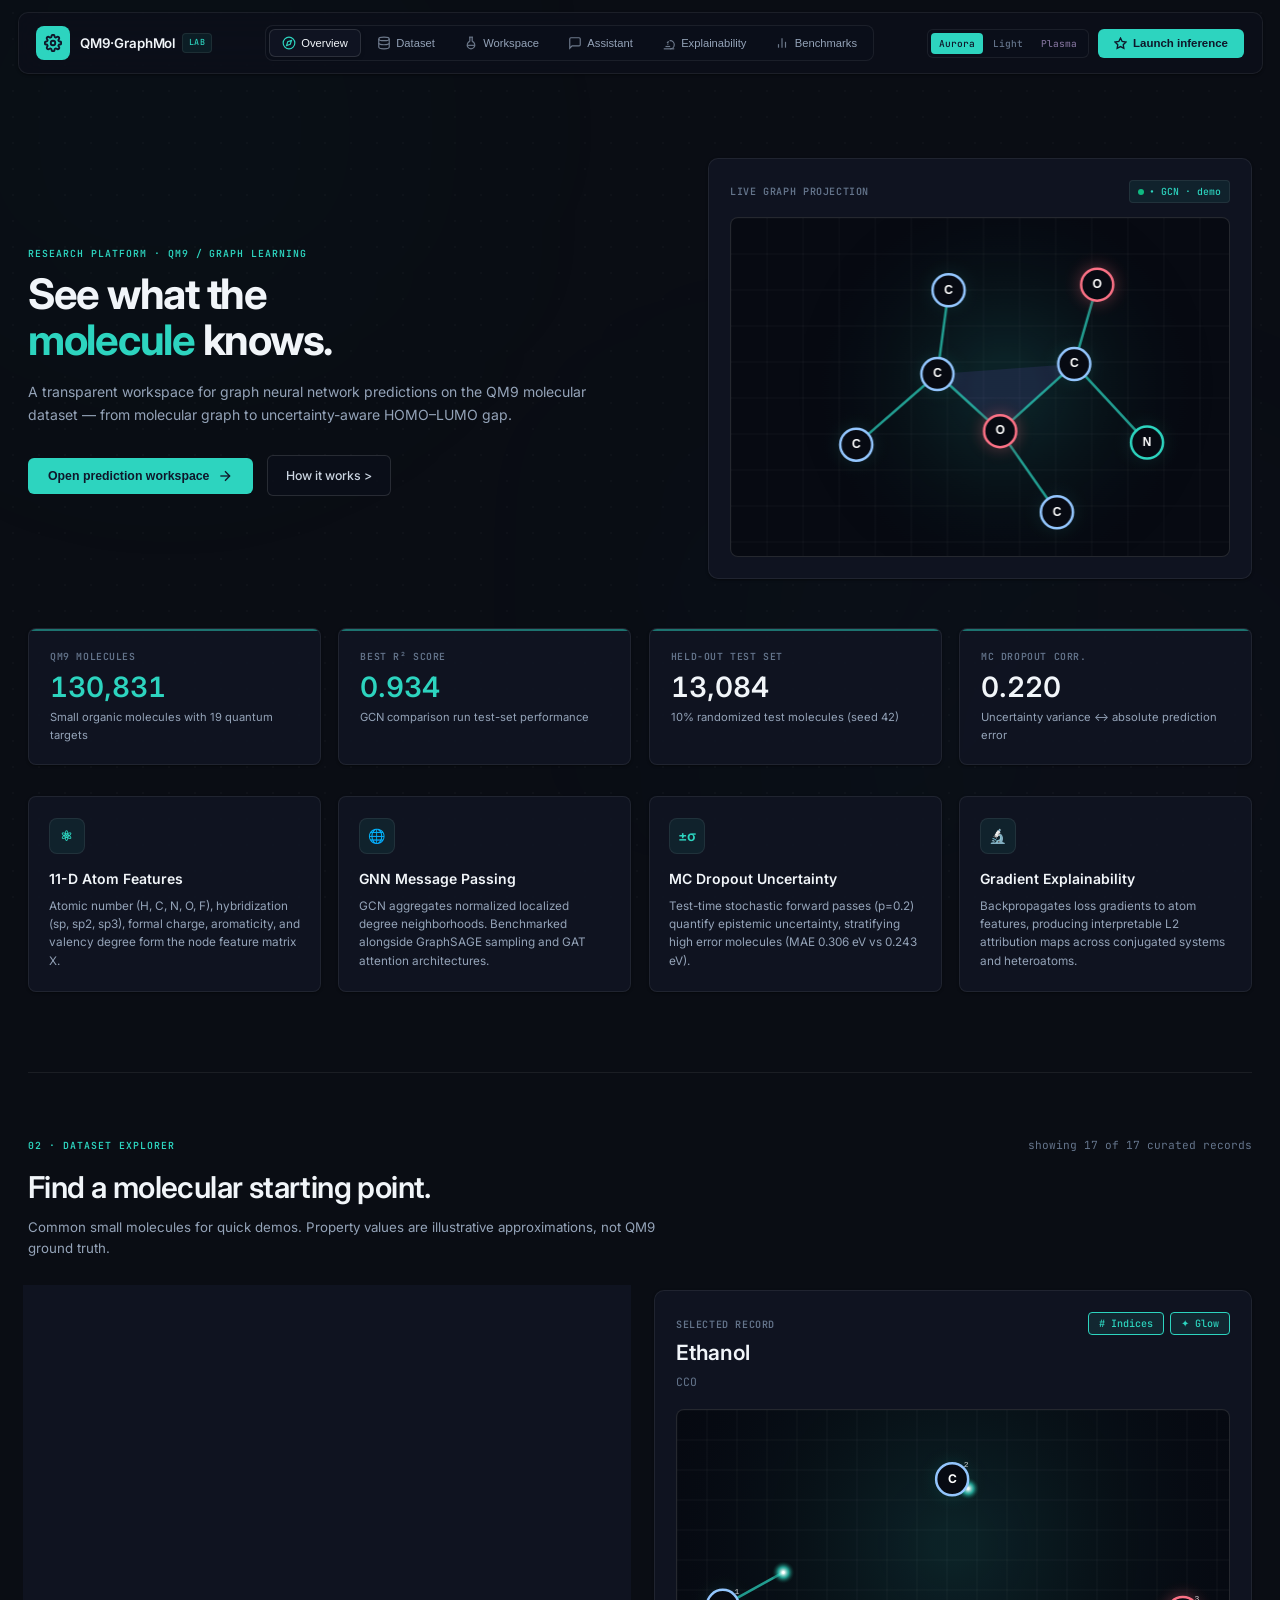
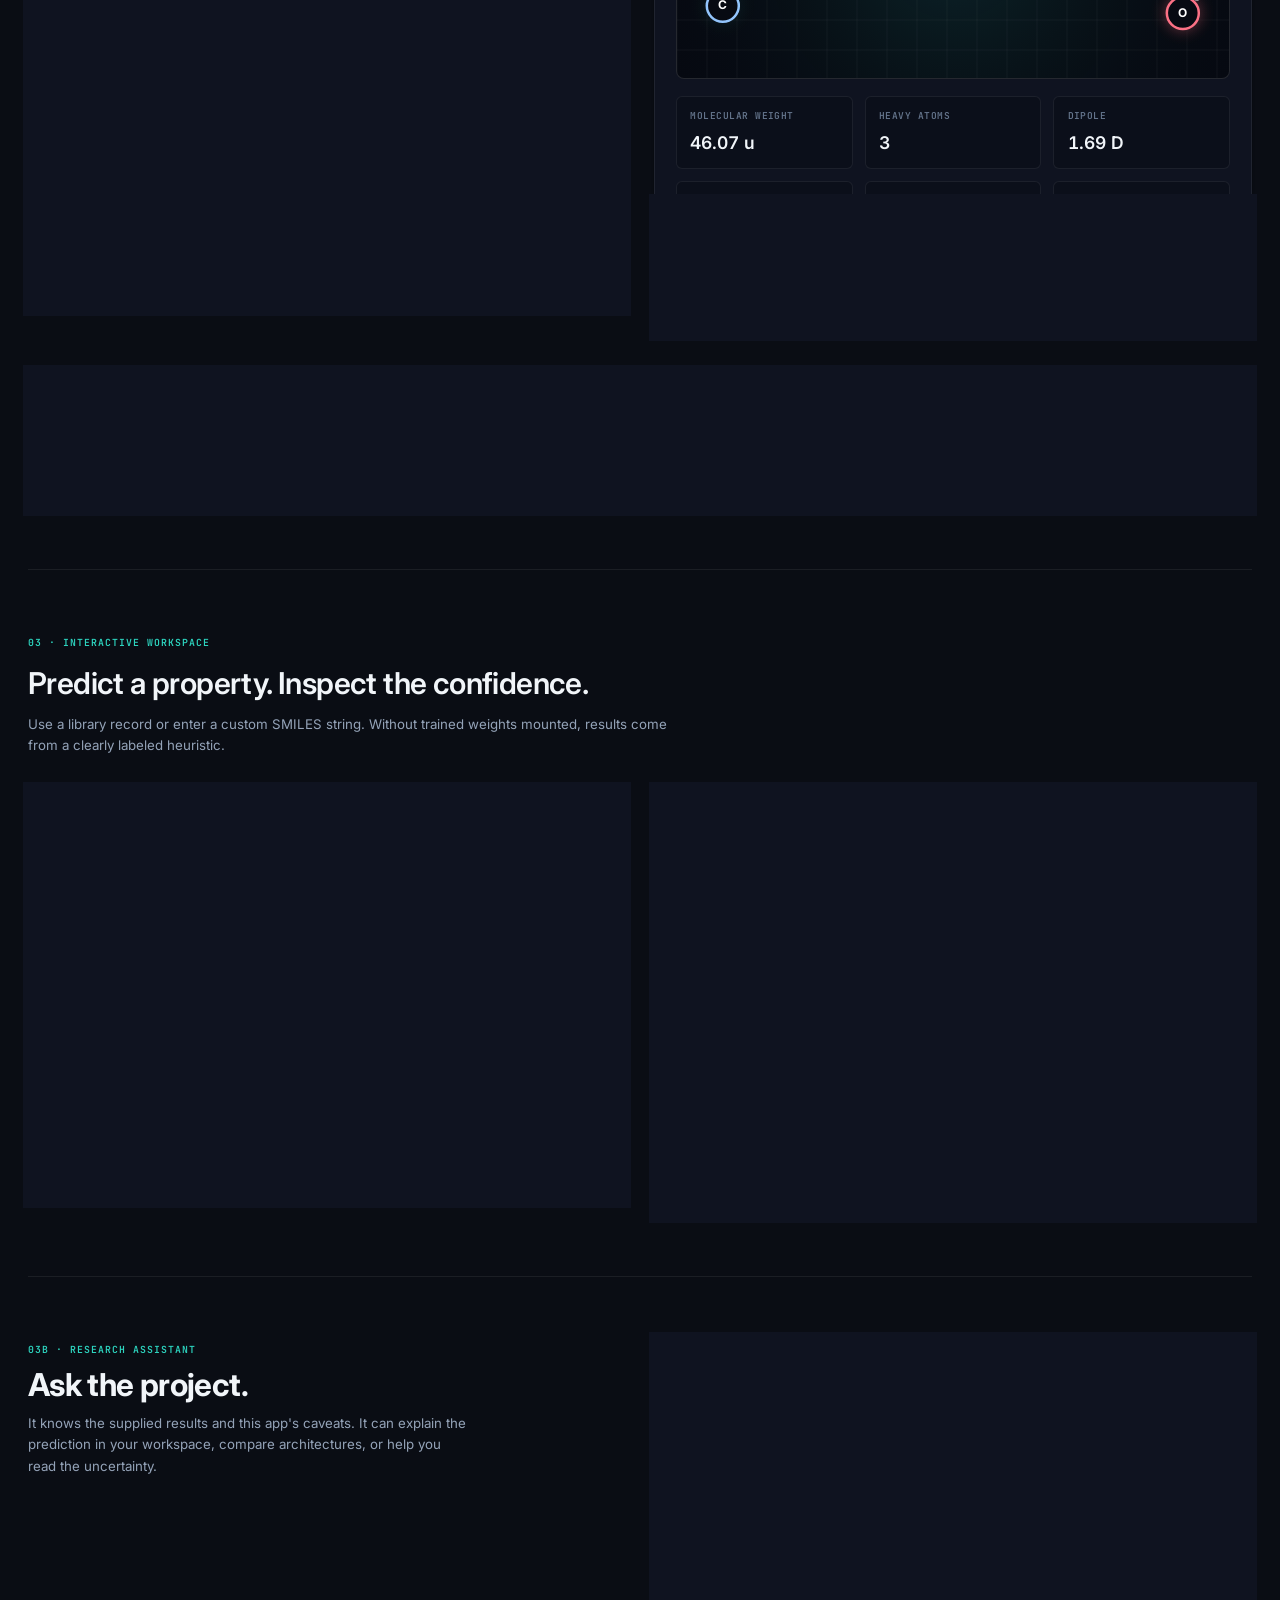
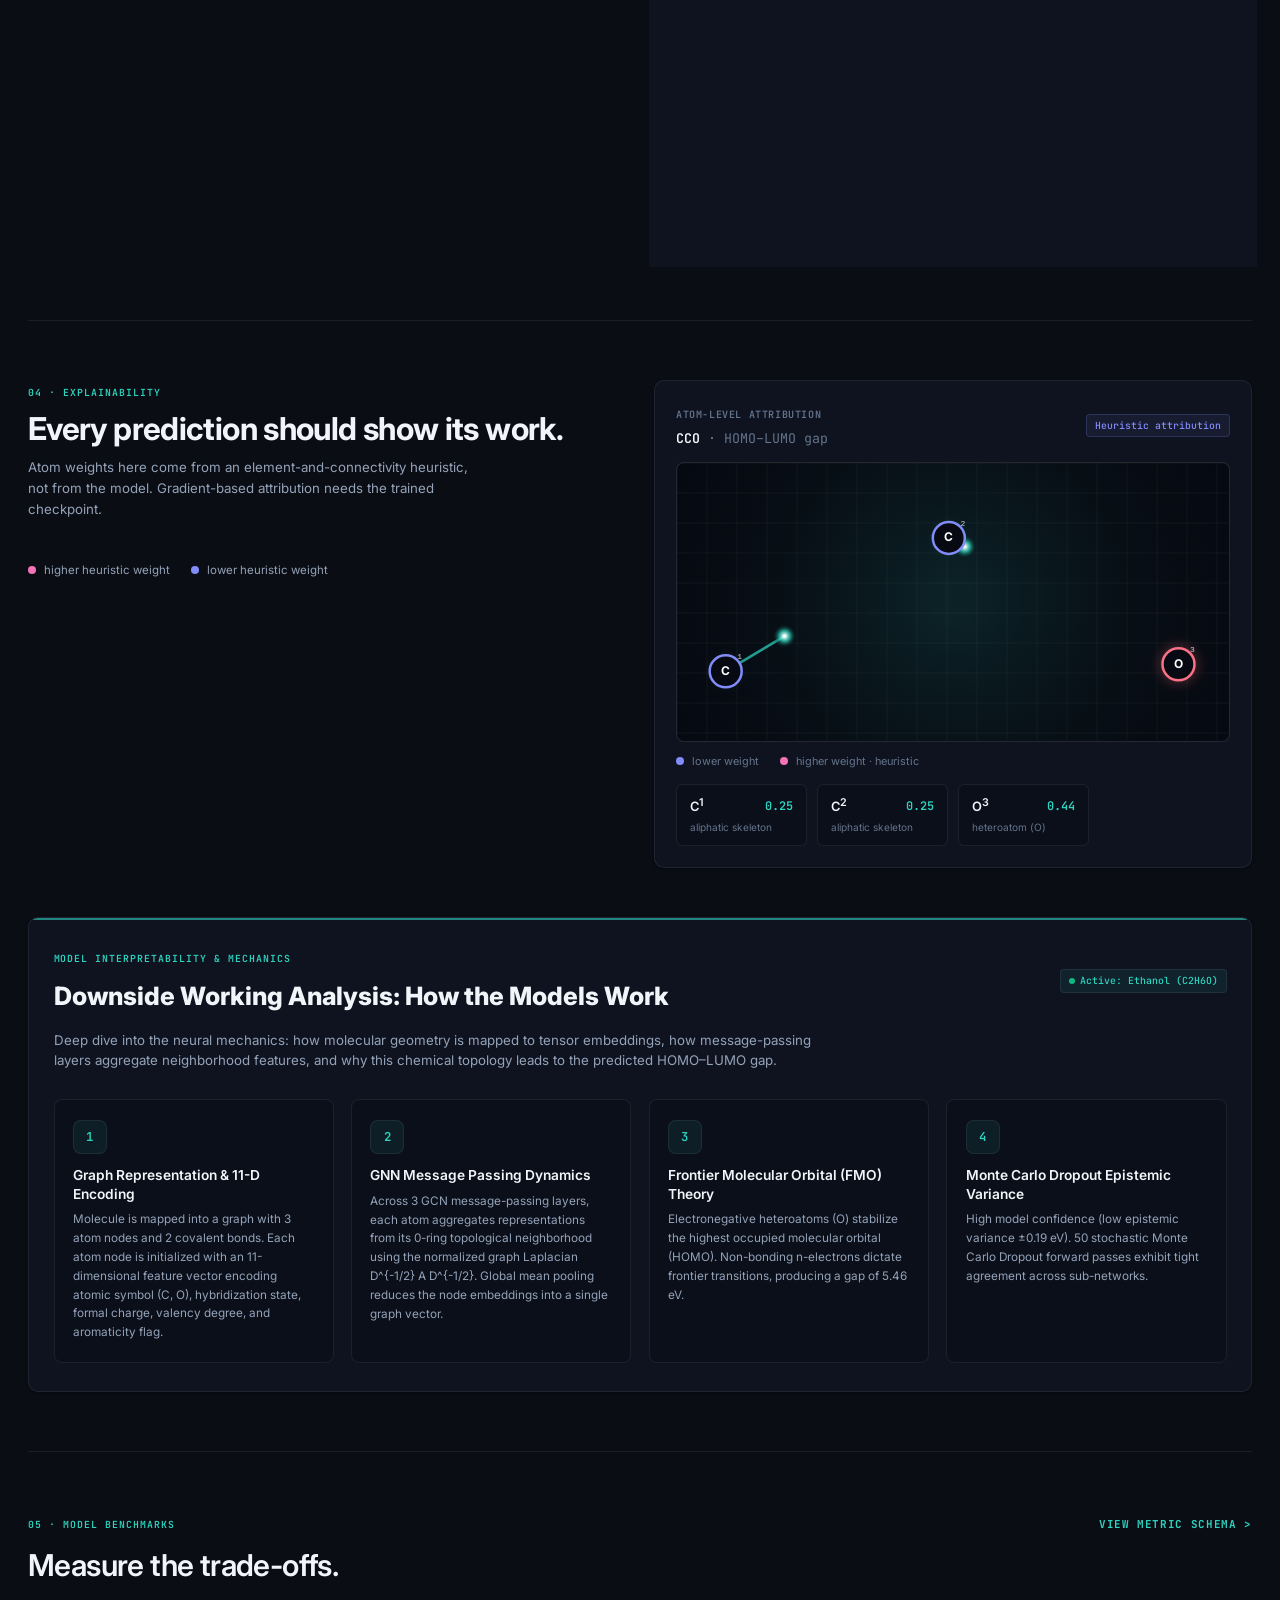
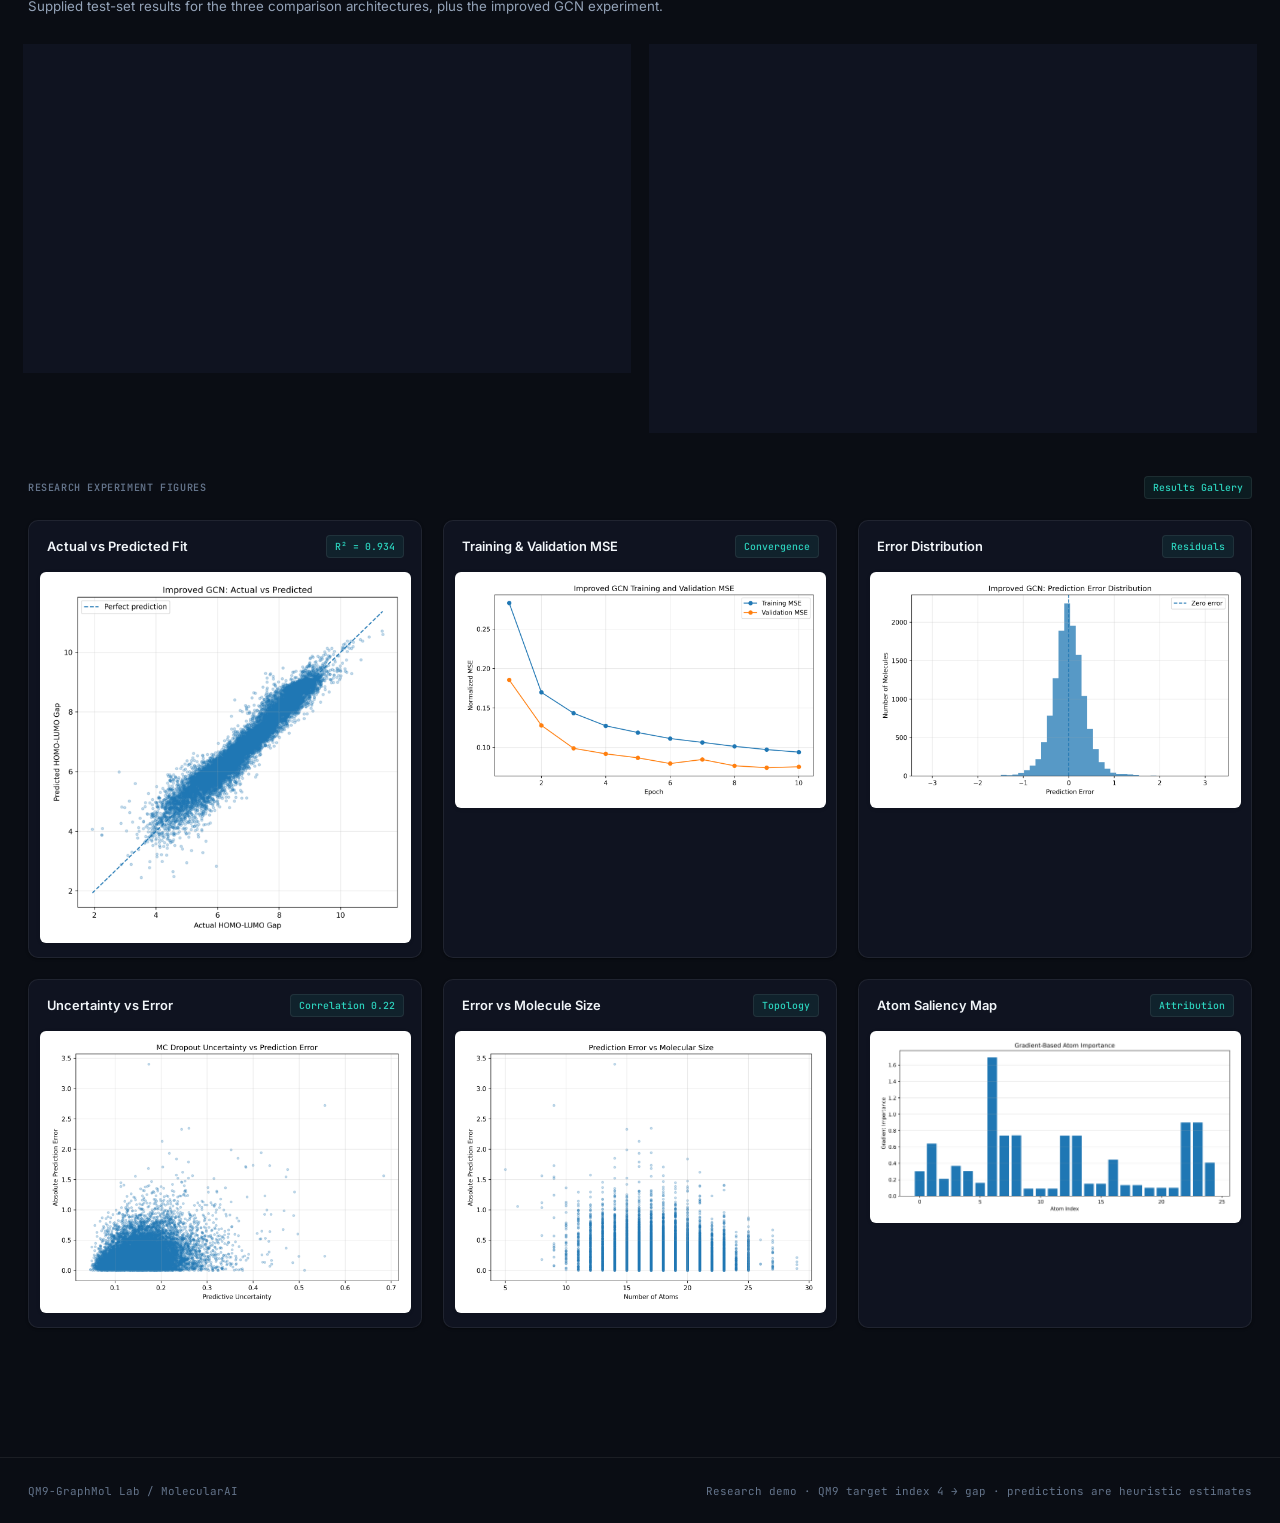
==== commit 069403da: "Refine UI: professional Inter typography, restrained scientific palette, subtle borders, and clean s" ====
--- a/index.html
+++ b/index.html
@@ -7,7 +7,7 @@
   <title>QM9·GraphMol Lab — MolecularAI</title>
   <link rel="preconnect" href="https://fonts.googleapis.com">
   <link rel="preconnect" href="https://fonts.gstatic.com" crossorigin>
-  <link href="https://fonts.googleapis.com/css2?family=JetBrains+Mono:wght@500;700&family=Plus+Jakarta+Sans:wght@400;500;600;700;800&family=Space+Grotesk:wght@500;600;700&display=swap" rel="stylesheet">
+  <link href="https://fonts.googleapis.com/css2?family=Inter:wght@400;500;600;700&family=JetBrains+Mono:wght@400;500;600&display=swap" rel="stylesheet">
   <link rel="stylesheet" href="assets/app.css" />
 </head>
 <body>
--- a/assets/app.css
+++ b/assets/app.css
@@ -5,84 +5,83 @@
 
 :root,
 [data-theme="aurora"] {
-  --bg-dark: #05060b;
-  --bg-surface: rgba(14, 17, 28, 0.68);
-  --bg-card: rgba(16, 20, 34, 0.72);
-  --bg-card-hover: rgba(24, 30, 50, 0.85);
-  --bg-card-subtle: rgba(9, 12, 22, 0.78);
-  --bg-header: rgba(12, 15, 26, 0.72);
-  --bg-input: rgba(8, 10, 18, 0.85);
-
-  --border: rgba(255, 255, 255, 0.08);
-  --border-light: rgba(255, 255, 255, 0.16);
-  --border-specular: rgba(255, 255, 255, 0.14);
-  --border-focus: #00f5a0;
-
-  /* Primary Neon Bioluminescent Emerald-Mint + Electric Violet */
-  --cyan: #00f5a0;
-  --cyan-hover: #00d98b;
-  --cyan-glow: rgba(0, 245, 160, 0.28);
-  --accent-2: #00d9f5;
+  --bg-dark: #0a0d14;
+  --bg-surface: rgba(14, 17, 28, 0.85);
+  --bg-card: rgba(17, 21, 35, 0.88);
+  --bg-card-hover: rgba(24, 30, 50, 0.92);
+  --bg-card-subtle: rgba(12, 15, 26, 0.82);
+  --bg-header: rgba(12, 15, 26, 0.88);
+  --bg-input: rgba(8, 10, 18, 0.9);
+
+  --border: rgba(255, 255, 255, 0.07);
+  --border-light: rgba(255, 255, 255, 0.12);
+  --border-specular: rgba(255, 255, 255, 0.10);
+  --border-focus: #2dd4bf;
+
+  --cyan: #2dd4bf;
+  --cyan-hover: #14b8a6;
+  --cyan-glow: rgba(45, 212, 191, 0.12);
+  --accent-2: #22d3ee;
   --blue: #38bdf8;
-  --purple: #8b5cf6;
-  --purple-glow: rgba(139, 92, 246, 0.28);
-  --pink: #fb7185;
-  --pink-glow: rgba(251, 113, 133, 0.28);
+  --purple: #818cf8;
+  --purple-glow: rgba(129, 140, 248, 0.12);
+  --pink: #f472b6;
+  --pink-glow: rgba(244, 114, 182, 0.12);
   --emerald: #10b981;
-  --amber: #fbbf24;
-
-  --text-bright: #ffffff;
-  --text-main: #eef2f6;
-  --text-muted: #9aa5b8;
-  --text-dim: #66738a;
-  --cta-ink: #04120c;
-
-  --orb-1: rgba(0, 245, 160, 0.14);
-  --orb-2: rgba(139, 92, 246, 0.16);
-  --orb-3: rgba(0, 217, 245, 0.10);
-  --dot-pattern: rgba(255, 255, 255, 0.06);
-
-  --shadow-card: 0 24px 48px -14px rgba(0, 0, 0, 0.65), inset 0 1px 0 rgba(255, 255, 255, 0.10);
-  --shadow-hover: 0 28px 56px -12px rgba(0, 0, 0, 0.78), 0 0 28px rgba(0, 245, 160, 0.12), inset 0 1px 0 rgba(255, 255, 255, 0.18);
+  --amber: #f59e0b;
+
+  --text-bright: #f1f5f9;
+  --text-main: #cbd5e1;
+  --text-muted: #94a3b8;
+  --text-dim: #64748b;
+  --cta-ink: #0f172a;
+
+  --orb-1: rgba(45, 212, 191, 0.04);
+  --orb-2: rgba(129, 140, 248, 0.04);
+  --orb-3: rgba(34, 211, 238, 0.03);
+  --dot-pattern: rgba(255, 255, 255, 0.025);
+
+  --shadow-card: 0 1px 3px rgba(0, 0, 0, 0.3), 0 1px 2px rgba(0, 0, 0, 0.2);
+  --shadow-hover: 0 4px 12px rgba(0, 0, 0, 0.4), 0 1px 3px rgba(0, 0, 0, 0.3);
 
   --canvas-core: #070a12;
-  --canvas-grid: rgba(255, 255, 255, 0.045);
-  --canvas-text: #ffffff;
-
-  --font-display: 'Space Grotesk', 'Plus Jakarta Sans', sans-serif;
-  --font-sans: 'Plus Jakarta Sans', -apple-system, BlinkMacSystemFont, 'Segoe UI', Roboto, sans-serif;
+  --canvas-grid: rgba(255, 255, 255, 0.04);
+  --canvas-text: #e2e8f0;
+
+  --font-display: 'Inter', -apple-system, BlinkMacSystemFont, 'Segoe UI', sans-serif;
+  --font-sans: 'Inter', -apple-system, BlinkMacSystemFont, 'Segoe UI', Roboto, sans-serif;
   --font-mono: 'JetBrains Mono', 'Fira Code', Menlo, monospace;
 
-  --radius-xl: 24px;
-  --radius-lg: 18px;
-  --radius-md: 12px;
-  --radius-sm: 8px;
-}
-
-/* Quantum Daylight (Architectural Porcelain Light Theme) */
+  --radius-xl: 10px;
+  --radius-lg: 8px;
+  --radius-md: 6px;
+  --radius-sm: 4px;
+}
+
+/* Quantum Daylight (Clean Light Theme) */
 [data-theme="daylight"] {
-  --bg-dark: #f2f5fb;
-  --bg-surface: rgba(255, 255, 255, 0.85);
-  --bg-card: rgba(255, 255, 255, 0.90);
+  --bg-dark: #f8fafc;
+  --bg-surface: rgba(255, 255, 255, 0.92);
+  --bg-card: rgba(255, 255, 255, 0.95);
   --bg-card-hover: #ffffff;
-  --bg-card-subtle: #f7f9fd;
-  --bg-header: rgba(255, 255, 255, 0.82);
-  --bg-input: #f8fafc;
-
-  --border: rgba(15, 23, 42, 0.09);
-  --border-light: rgba(15, 23, 42, 0.16);
+  --bg-card-subtle: #f1f5f9;
+  --bg-header: rgba(255, 255, 255, 0.90);
+  --bg-input: #f1f5f9;
+
+  --border: rgba(15, 23, 42, 0.08);
+  --border-light: rgba(15, 23, 42, 0.14);
   --border-specular: rgba(255, 255, 255, 0.9);
-  --border-focus: #059669;
-
-  --cyan: #059669;
-  --cyan-hover: #047857;
-  --cyan-glow: rgba(5, 150, 105, 0.22);
-  --accent-2: #4f46e5;
+  --border-focus: #0d9488;
+
+  --cyan: #0d9488;
+  --cyan-hover: #0f766e;
+  --cyan-glow: rgba(13, 148, 136, 0.10);
+  --accent-2: #0891b2;
   --blue: #2563eb;
   --purple: #6366f1;
-  --purple-glow: rgba(99, 102, 241, 0.22);
+  --purple-glow: rgba(99, 102, 241, 0.10);
   --pink: #e11d48;
-  --pink-glow: rgba(225, 29, 72, 0.22);
+  --pink-glow: rgba(225, 29, 72, 0.10);
   --emerald: #059669;
   --amber: #d97706;
 
@@ -92,63 +91,63 @@
   --text-dim: #64748b;
   --cta-ink: #ffffff;
 
-  --orb-1: rgba(16, 185, 129, 0.14);
-  --orb-2: rgba(99, 102, 241, 0.13);
-  --orb-3: rgba(56, 189, 248, 0.10);
-  --dot-pattern: rgba(15, 23, 42, 0.08);
-
-  --shadow-card: 0 12px 32px -8px rgba(15, 23, 42, 0.07), 0 2px 6px rgba(15, 23, 42, 0.03), inset 0 1px 0 #ffffff;
-  --shadow-hover: 0 20px 40px -10px rgba(15, 23, 42, 0.12), 0 0 20px rgba(5, 150, 105, 0.08), inset 0 1px 0 #ffffff;
+  --orb-1: rgba(13, 148, 136, 0.04);
+  --orb-2: rgba(99, 102, 241, 0.04);
+  --orb-3: rgba(56, 189, 248, 0.03);
+  --dot-pattern: rgba(15, 23, 42, 0.03);
+
+  --shadow-card: 0 1px 3px rgba(15, 23, 42, 0.06), 0 1px 2px rgba(15, 23, 42, 0.04);
+  --shadow-hover: 0 4px 12px rgba(15, 23, 42, 0.08), 0 1px 3px rgba(15, 23, 42, 0.06);
 
   --canvas-core: #0f172a;
-  --canvas-grid: rgba(15, 23, 42, 0.06);
+  --canvas-grid: rgba(15, 23, 42, 0.05);
   --canvas-text: #ffffff;
 }
 
-/* Cyber Plasma (Deep Midnight Plum & Magenta-Gold Theme) */
+/* Cyber Plasma (Dark Warm Theme) */
 [data-theme="plasma"] {
-  --bg-dark: #08040e;
-  --bg-surface: rgba(20, 11, 34, 0.72);
-  --bg-card: rgba(22, 13, 38, 0.76);
-  --bg-card-hover: rgba(33, 19, 56, 0.88);
-  --bg-card-subtle: rgba(14, 8, 24, 0.82);
-  --bg-header: rgba(16, 9, 28, 0.78);
-  --bg-input: rgba(11, 6, 20, 0.88);
-
-  --border: rgba(244, 63, 94, 0.14);
-  --border-light: rgba(192, 132, 252, 0.28);
-  --border-specular: rgba(255, 255, 255, 0.12);
-  --border-focus: #ff4d8d;
-
-  --cyan: #ff4d8d;
-  --cyan-hover: #f43f5e;
-  --cyan-glow: rgba(255, 77, 141, 0.30);
-  --accent-2: #fbbf24;
+  --bg-dark: #0c0612;
+  --bg-surface: rgba(20, 11, 34, 0.88);
+  --bg-card: rgba(22, 13, 38, 0.88);
+  --bg-card-hover: rgba(33, 19, 56, 0.92);
+  --bg-card-subtle: rgba(14, 8, 24, 0.85);
+  --bg-header: rgba(16, 9, 28, 0.88);
+  --bg-input: rgba(11, 6, 20, 0.9);
+
+  --border: rgba(244, 63, 94, 0.08);
+  --border-light: rgba(192, 132, 252, 0.14);
+  --border-specular: rgba(255, 255, 255, 0.08);
+  --border-focus: #f472b6;
+
+  --cyan: #f472b6;
+  --cyan-hover: #ec4899;
+  --cyan-glow: rgba(244, 114, 182, 0.12);
+  --accent-2: #f59e0b;
   --blue: #c084fc;
-  --purple: #a855f7;
-  --purple-glow: rgba(168, 85, 247, 0.30);
+  --purple: #a78bfa;
+  --purple-glow: rgba(167, 139, 250, 0.12);
   --pink: #fb7185;
-  --pink-glow: rgba(251, 113, 133, 0.30);
+  --pink-glow: rgba(251, 113, 133, 0.12);
   --emerald: #34d399;
   --amber: #fbbf24;
 
-  --text-bright: #ffffff;
-  --text-main: #f5effb;
-  --text-muted: #b8a9cc;
+  --text-bright: #f5f3ff;
+  --text-main: #e2d9f3;
+  --text-muted: #a89bc0;
   --text-dim: #7b6c94;
-  --cta-ink: #ffffff;
-
-  --orb-1: rgba(255, 77, 141, 0.16);
-  --orb-2: rgba(168, 85, 247, 0.18);
-  --orb-3: rgba(251, 191, 36, 0.09);
-  --dot-pattern: rgba(255, 255, 255, 0.06);
-
-  --shadow-card: 0 24px 48px -14px rgba(0, 0, 0, 0.72), inset 0 1px 0 rgba(255, 255, 255, 0.10);
-  --shadow-hover: 0 28px 56px -12px rgba(0, 0, 0, 0.85), 0 0 28px rgba(255, 77, 141, 0.16), inset 0 1px 0 rgba(255, 255, 255, 0.18);
+  --cta-ink: #1e1030;
+
+  --orb-1: rgba(244, 114, 182, 0.04);
+  --orb-2: rgba(167, 139, 250, 0.04);
+  --orb-3: rgba(251, 191, 36, 0.03);
+  --dot-pattern: rgba(255, 255, 255, 0.025);
+
+  --shadow-card: 0 1px 3px rgba(0, 0, 0, 0.4), 0 1px 2px rgba(0, 0, 0, 0.3);
+  --shadow-hover: 0 4px 12px rgba(0, 0, 0, 0.5), 0 1px 3px rgba(0, 0, 0, 0.3);
 
   --canvas-core: #11081f;
-  --canvas-grid: rgba(192, 132, 252, 0.055);
-  --canvas-text: #ffffff;
+  --canvas-grid: rgba(192, 132, 252, 0.04);
+  --canvas-text: #e2e8f0;
 }
 
 /* ==========================================================================
@@ -216,9 +215,9 @@
 .aurora-orb {
   position: absolute;
   border-radius: 50%;
-  filter: blur(110px);
-  opacity: 0.9;
-  animation: orbFloat 22s ease-in-out infinite alternate;
+  filter: blur(140px);
+  opacity: 0.5;
+  animation: orbFloat 30s ease-in-out infinite alternate;
 }
 
 .aurora-orb.orb-1 {
@@ -270,10 +269,10 @@
   margin: 12px auto 0;
   padding: 0 1.25rem;
   height: 62px;
-  border-radius: 20px;
+  border-radius: 10px;
   background: var(--bg-header);
-  backdrop-filter: blur(24px) saturate(160%);
-  -webkit-backdrop-filter: blur(24px) saturate(160%);
+  backdrop-filter: blur(16px) saturate(120%);
+  -webkit-backdrop-filter: blur(16px) saturate(120%);
   border: 1px solid var(--border);
   box-shadow: var(--shadow-card);
   transition: all 0.3s ease;
@@ -289,27 +288,26 @@
 }
 
 .brand-icon {
-  width: 36px;
-  height: 36px;
-  border-radius: 11px;
-  background: linear-gradient(135deg, var(--cyan), var(--purple));
+  width: 34px;
+  height: 34px;
+  border-radius: 8px;
+  background: var(--cyan);
   display: flex;
   align-items: center;
   justify-content: center;
   color: var(--cta-ink);
-  box-shadow: 0 4px 16px var(--cyan-glow);
   transition: transform 0.25s ease;
 }
 
 .brand:hover .brand-icon {
-  transform: rotate(18deg) scale(1.05);
+  transform: scale(1.03);
 }
 
 .brand-name {
   font-family: var(--font-display);
-  font-size: 1.12rem;
-  font-weight: 700;
-  letter-spacing: -0.025em;
+  font-size: 0.95rem;
+  font-weight: 600;
+  letter-spacing: -0.01em;
   color: var(--text-bright);
   display: flex;
   align-items: center;
@@ -317,15 +315,15 @@
 }
 
 .brand-name span.lab-tag {
-  font-size: 0.62rem;
-  font-family: var(--font-mono);
-  font-weight: 700;
-  padding: 2px 7px;
-  border-radius: 9999px;
-  background: rgba(0, 245, 160, 0.12);
+  font-size: 0.6rem;
+  font-family: var(--font-mono);
+  font-weight: 500;
+  padding: 2px 6px;
+  border-radius: 4px;
+  background: rgba(45, 212, 191, 0.08);
   color: var(--cyan);
-  border: 1px solid var(--cyan-glow);
-  letter-spacing: 0.08em;
+  border: 1px solid var(--border);
+  letter-spacing: 0.06em;
 }
 
 /* Segmented Pill Navigation */
@@ -334,8 +332,8 @@
   align-items: center;
   gap: 0.2rem;
   background: var(--bg-card-subtle);
-  padding: 4px;
-  border-radius: 9999px;
+  padding: 3px;
+  border-radius: 8px;
   border: 1px solid var(--border);
 }
 
@@ -343,15 +341,15 @@
   display: flex;
   align-items: center;
   gap: 0.4rem;
-  padding: 6px 13px;
-  border-radius: 9999px;
+  padding: 6px 12px;
+  border-radius: 6px;
   color: var(--text-muted);
-  font-size: 0.82rem;
-  font-weight: 600;
+  font-size: 0.8rem;
+  font-weight: 500;
   background: transparent;
   border: 1px solid transparent;
   cursor: pointer;
-  transition: all 0.22s cubic-bezier(0.22, 1, 0.36, 1);
+  transition: all 0.2s ease;
   white-space: nowrap;
 }
 
@@ -373,7 +371,7 @@
   color: var(--text-bright);
   background: var(--bg-card);
   border-color: var(--border-light);
-  box-shadow: 0 4px 12px rgba(0, 0, 0, 0.18);
+  box-shadow: 0 1px 4px rgba(0, 0, 0, 0.15);
 }
 
 .nav-tab.active svg {
@@ -394,17 +392,17 @@
   align-items: center;
   background: var(--bg-card-subtle);
   border: 1px solid var(--border);
-  border-radius: 9999px;
+  border-radius: 6px;
   padding: 3px;
   gap: 2px;
 }
 
 .theme-btn {
   font-family: var(--font-mono);
-  font-size: 0.7rem;
-  font-weight: 600;
-  padding: 4px 9px;
-  border-radius: 9999px;
+  font-size: 0.68rem;
+  font-weight: 500;
+  padding: 4px 8px;
+  border-radius: 4px;
   background: transparent;
   border: none;
   color: var(--text-dim);
@@ -417,9 +415,8 @@
 }
 
 .theme-btn.active {
-  background: linear-gradient(135deg, var(--cyan), var(--accent-2));
+  background: var(--cyan);
   color: var(--cta-ink);
-  box-shadow: 0 2px 10px var(--cyan-glow);
 }
 
 .btn-launch {
@@ -427,22 +424,20 @@
   align-items: center;
   gap: 0.45rem;
   padding: 8px 16px;
-  border-radius: 9999px;
-  background: linear-gradient(135deg, var(--cyan) 0%, var(--accent-2) 100%);
+  border-radius: 6px;
+  background: var(--cyan);
   color: var(--cta-ink);
-  font-weight: 700;
+  font-weight: 600;
   font-size: 0.82rem;
   border: none;
   cursor: pointer;
-  transition: all 0.25s cubic-bezier(0.22, 1, 0.36, 1);
-  box-shadow: 0 4px 18px var(--cyan-glow);
+  transition: all 0.2s ease;
   white-space: nowrap;
 }
 
 .btn-launch:hover {
-  transform: translateY(-2px);
-  box-shadow: 0 8px 26px var(--cyan-glow);
-  filter: brightness(1.06);
+  background: var(--cyan-hover);
+  transform: translateY(-1px);
 }
 
 /* ==========================================================================
@@ -474,17 +469,16 @@
   display: inline-flex;
   align-items: center;
   gap: 0.5rem;
-  font-size: 0.72rem;
-  font-weight: 700;
-  font-family: var(--font-mono);
-  letter-spacing: 0.12em;
+  font-size: 0.7rem;
+  font-weight: 600;
+  font-family: var(--font-mono);
+  letter-spacing: 0.1em;
   text-transform: uppercase;
   color: var(--cyan);
-  background: rgba(0, 245, 160, 0.08);
-  border: 1px solid var(--cyan-glow);
-  padding: 4px 12px;
-  border-radius: 9999px;
-  margin-bottom: 1rem;
+  background: transparent;
+  border: none;
+  padding: 0;
+  margin-bottom: 0.75rem;
 }
 
 [data-theme="daylight"] .eyebrow {
@@ -497,21 +491,16 @@
 
 h1.hero-title {
   font-family: var(--font-display);
-  font-size: 3.85rem;
+  font-size: 3rem;
   font-weight: 700;
-  line-height: 1.05;
-  letter-spacing: -0.04em;
+  line-height: 1.08;
+  letter-spacing: -0.03em;
   color: var(--text-bright);
   margin-bottom: 1.25rem;
 }
 
 h1.hero-title span.cyan-text {
-  background: linear-gradient(120deg, var(--cyan) 0%, var(--accent-2) 50%, var(--purple) 100%);
-  background-size: 200% auto;
-  -webkit-background-clip: text;
-  background-clip: text;
-  -webkit-text-fill-color: transparent;
-  animation: textShimmer 6s linear infinite;
+  color: var(--cyan);
 }
 
 @keyframes textShimmer {
@@ -520,7 +509,7 @@
 }
 
 .hero-subtitle {
-  font-size: 1.12rem;
+  font-size: 1rem;
   color: var(--text-muted);
   max-width: 560px;
   line-height: 1.65;
@@ -529,25 +518,25 @@
 
 .section-display-title {
   font-family: var(--font-display);
-  font-size: 2.85rem;
+  font-size: 2.25rem;
   font-weight: 700;
   color: var(--text-bright);
-  line-height: 1.1;
-  letter-spacing: -0.03em;
-  margin-bottom: 1rem;
+  line-height: 1.12;
+  letter-spacing: -0.02em;
+  margin-bottom: 0.75rem;
 }
 
 .section-display-sub {
-  font-size: 1rem;
+  font-size: 0.95rem;
   color: var(--text-muted);
-  line-height: 1.65;
+  line-height: 1.6;
   max-width: 440px;
 }
 
 .card-sub-heading {
   font-family: var(--font-display);
-  font-size: 1.15rem;
-  font-weight: 700;
+  font-size: 1.05rem;
+  font-weight: 600;
   color: var(--text-bright);
 }
 
@@ -563,23 +552,21 @@
   display: inline-flex;
   align-items: center;
   gap: 0.55rem;
-  padding: 12px 24px;
+  padding: 10px 20px;
   border-radius: var(--radius-md);
-  background: linear-gradient(135deg, var(--cyan) 0%, var(--accent-2) 100%);
+  background: var(--cyan);
   color: var(--cta-ink);
-  font-weight: 700;
-  font-size: 0.94rem;
+  font-weight: 600;
+  font-size: 0.88rem;
   border: none;
   cursor: pointer;
-  transition: all 0.25s cubic-bezier(0.22, 1, 0.36, 1);
-  box-shadow: 0 8px 24px -4px var(--cyan-glow);
+  transition: all 0.2s ease;
   text-decoration: none;
 }
 
 .btn-primary:hover {
-  transform: translateY(-2px);
-  box-shadow: 0 12px 30px -2px var(--cyan-glow);
-  filter: brightness(1.06);
+  background: var(--cyan-hover);
+  transform: translateY(-1px);
 }
 
 .btn-analyze-ws {
@@ -593,22 +580,21 @@
   display: inline-flex;
   align-items: center;
   gap: 0.5rem;
-  padding: 11px 20px;
+  padding: 10px 18px;
   border-radius: var(--radius-md);
   background: var(--bg-card-subtle);
   color: var(--text-main);
-  font-weight: 600;
-  font-size: 0.92rem;
+  font-weight: 500;
+  font-size: 0.88rem;
   border: 1px solid var(--border-light);
   cursor: pointer;
   transition: all 0.2s ease;
   text-decoration: none;
-  backdrop-filter: blur(8px);
 }
 
 .btn-ghost:hover {
   background: var(--bg-card-hover);
-  border-color: var(--cyan);
+  border-color: var(--border-light);
   color: var(--text-bright);
   transform: translateY(-1px);
 }
@@ -652,10 +638,10 @@
   background: var(--bg-card);
   border: 1px solid var(--border);
   border-radius: var(--radius-xl);
-  backdrop-filter: blur(22px) saturate(140%);
-  -webkit-backdrop-filter: blur(22px) saturate(140%);
+  backdrop-filter: blur(12px);
+  -webkit-backdrop-filter: blur(12px);
   box-shadow: var(--shadow-card);
-  transition: transform 0.28s cubic-bezier(0.22, 1, 0.36, 1), border-color 0.25s ease, box-shadow 0.28s ease;
+  transition: transform 0.2s ease, border-color 0.2s ease, box-shadow 0.2s ease;
 }
 
 .projection-card {
@@ -665,14 +651,7 @@
 }
 
 .projection-card::before {
-  content: '';
-  position: absolute;
-  top: -100px;
-  right: -100px;
-  width: 280px;
-  height: 280px;
-  background: radial-gradient(circle, var(--cyan-glow) 0%, transparent 70%);
-  pointer-events: none;
+  display: none;
 }
 
 .card-header-bar {
@@ -687,8 +666,8 @@
 .card-header-title {
   font-size: 0.72rem;
   font-family: var(--font-mono);
-  font-weight: 700;
-  letter-spacing: 0.11em;
+  font-weight: 600;
+  letter-spacing: 0.06em;
   text-transform: uppercase;
   color: var(--text-dim);
 }
@@ -696,12 +675,12 @@
 .badge-tag {
   font-size: 0.7rem;
   font-family: var(--font-mono);
-  font-weight: 600;
-  padding: 4px 10px;
-  border-radius: 9999px;
-  background: rgba(0, 245, 160, 0.10);
+  font-weight: 500;
+  padding: 3px 8px;
+  border-radius: 4px;
+  background: rgba(45, 212, 191, 0.08);
   color: var(--cyan);
-  border: 1px solid var(--cyan-glow);
+  border: 1px solid var(--border);
   display: inline-flex;
   align-items: center;
   gap: 0.35rem;
@@ -713,19 +692,18 @@
   height: 6px;
   border-radius: 50%;
   background: var(--emerald);
-  box-shadow: 0 0 8px var(--emerald);
 }
 
 .badge-tag.gold {
-  background: rgba(251, 191, 36, 0.12);
+  background: rgba(245, 158, 11, 0.08);
   color: var(--amber);
-  border-color: rgba(251, 191, 36, 0.32);
+  border-color: rgba(245, 158, 11, 0.2);
 }
 
 .badge-tag.purple {
-  background: rgba(139, 92, 246, 0.14);
+  background: rgba(129, 140, 248, 0.08);
   color: var(--purple);
-  border-color: var(--purple-glow);
+  border-color: rgba(129, 140, 248, 0.2);
 }
 
 /* Canvas Viewport Styling */
@@ -737,7 +715,6 @@
   background: var(--canvas-core);
   border: 1px solid var(--border-light);
   overflow: hidden;
-  box-shadow: inset 0 0 30px rgba(0, 0, 0, 0.35);
 }
 
 .canvas-container canvas,
@@ -769,9 +746,8 @@
   padding: 1.4rem 1.5rem;
   position: relative;
   overflow: hidden;
-  backdrop-filter: blur(18px);
   box-shadow: var(--shadow-card);
-  transition: transform 0.25s cubic-bezier(0.22, 1, 0.36, 1), border-color 0.25s ease, box-shadow 0.25s ease;
+  transition: transform 0.2s ease, border-color 0.2s ease, box-shadow 0.2s ease;
 }
 
 .metric-card::after {
@@ -780,14 +756,14 @@
   top: 0;
   left: 0;
   right: 0;
-  height: 3px;
-  background: linear-gradient(90deg, var(--cyan), var(--purple));
-  opacity: 0.45;
-  transition: opacity 0.25s ease;
+  height: 2px;
+  background: var(--cyan);
+  opacity: 0.5;
+  transition: opacity 0.2s ease;
 }
 
 .metric-card:hover {
-  transform: translateY(-4px);
+  transform: translateY(-2px);
   border-color: var(--border-light);
   box-shadow: var(--shadow-hover);
 }
@@ -799,28 +775,27 @@
 .metric-card .metric-label {
   font-size: 0.7rem;
   font-family: var(--font-mono);
-  font-weight: 700;
+  font-weight: 600;
   color: var(--text-dim);
   text-transform: uppercase;
-  letter-spacing: 0.08em;
+  letter-spacing: 0.06em;
   margin-bottom: 0.6rem;
 }
 
 .metric-card .metric-val {
   font-family: var(--font-display);
-  font-size: 2.35rem;
-  font-weight: 700;
-  line-height: 1;
+  font-size: 2rem;
+  font-weight: 600;
+  line-height: 1.1;
   font-variant-numeric: tabular-nums;
   color: var(--text-bright);
   margin-bottom: 0.45rem;
 }
 
 .metric-card .metric-val.cyan {
-  background: linear-gradient(135deg, var(--cyan), var(--accent-2));
-  -webkit-background-clip: text;
-  background-clip: text;
-  -webkit-text-fill-color: transparent;
+  color: var(--cyan);
+  background: none;
+  -webkit-text-fill-color: initial;
 }
 
 .metric-card .metric-desc {
@@ -840,42 +815,40 @@
   background: var(--bg-card);
   border: 1px solid var(--border);
   border-radius: var(--radius-lg);
-  padding: 1.65rem 1.5rem;
+  padding: 1.5rem 1.4rem;
   display: flex;
   flex-direction: column;
-  backdrop-filter: blur(18px);
   box-shadow: var(--shadow-card);
-  transition: transform 0.25s cubic-bezier(0.22, 1, 0.36, 1), border-color 0.25s ease, box-shadow 0.25s ease;
+  transition: transform 0.2s ease, border-color 0.2s ease, box-shadow 0.2s ease;
 }
 
 .feature-box:hover {
-  transform: translateY(-4px);
-  border-color: var(--cyan-glow);
+  transform: translateY(-2px);
+  border-color: var(--border-light);
   box-shadow: var(--shadow-hover);
 }
 
 .feature-box-icon {
-  width: 42px;
-  height: 42px;
-  border-radius: 12px;
-  background: linear-gradient(135deg, rgba(0, 245, 160, 0.15), rgba(139, 92, 246, 0.15));
-  border: 1px solid var(--cyan-glow);
+  width: 36px;
+  height: 36px;
+  border-radius: 8px;
+  background: rgba(45, 212, 191, 0.08);
+  border: 1px solid var(--border);
   color: var(--cyan);
   display: flex;
   align-items: center;
   justify-content: center;
-  font-size: 1.15rem;
-  font-weight: 700;
-  margin-bottom: 1.1rem;
-  box-shadow: 0 6px 16px -4px var(--cyan-glow);
+  font-size: 1rem;
+  font-weight: 600;
+  margin-bottom: 1rem;
 }
 
 .feature-box h3 {
   font-family: var(--font-display);
-  font-size: 1.08rem;
-  font-weight: 700;
-  color: var(--text-bright);
-  margin-bottom: 0.55rem;
+  font-size: 1rem;
+  font-weight: 600;
+  color: var(--text-bright);
+  margin-bottom: 0.5rem;
 }
 
 .feature-box p {
@@ -894,15 +867,15 @@
 
 .section-header h1 {
   font-family: var(--font-display);
-  font-size: 2.65rem;
-  font-weight: 700;
-  color: var(--text-bright);
-  letter-spacing: -0.03em;
+  font-size: 2.15rem;
+  font-weight: 600;
+  color: var(--text-bright);
+  letter-spacing: -0.02em;
   margin-bottom: 0.5rem;
 }
 
 .section-header p {
-  font-size: 1rem;
+  font-size: 0.95rem;
   color: var(--text-muted);
   max-width: 650px;
 }
@@ -919,7 +892,7 @@
    ========================================================================== */
 
 .molecule-library-card {
-  padding: 1.65rem;
+  padding: 1.5rem;
   display: flex;
   flex-direction: column;
   max-height: 620px;
@@ -934,8 +907,8 @@
 
 .library-title {
   font-family: var(--font-display);
-  font-size: 1.2rem;
-  font-weight: 700;
+  font-size: 1.05rem;
+  font-weight: 600;
   color: var(--text-bright);
 }
 
@@ -950,26 +923,25 @@
 .cat-pill {
   font-size: 0.74rem;
   font-family: var(--font-mono);
-  font-weight: 600;
-  padding: 5px 13px;
-  border-radius: 9999px;
+  font-weight: 500;
+  padding: 4px 10px;
+  border-radius: 6px;
   background: var(--bg-card-subtle);
   color: var(--text-dim);
   border: 1px solid var(--border);
   cursor: pointer;
-  transition: all 0.2s cubic-bezier(0.22, 1, 0.36, 1);
+  transition: all 0.2s ease;
 }
 
 .cat-pill:hover {
   color: var(--text-bright);
-  border-color: var(--cyan-glow);
+  border-color: var(--border-light);
 }
 
 .cat-pill.active {
-  background: linear-gradient(135deg, var(--cyan), var(--accent-2));
+  background: var(--cyan);
   color: var(--cta-ink);
   border-color: transparent;
-  box-shadow: 0 4px 14px var(--cyan-glow);
 }
 
 .search-box {
@@ -982,16 +954,15 @@
   background: var(--bg-input);
   border: 1px solid var(--border);
   border-radius: var(--radius-md);
-  padding: 10px 14px 10px 38px;
-  color: var(--text-bright);
-  font-size: 0.9rem;
+  padding: 9px 14px 9px 36px;
+  color: var(--text-bright);
+  font-size: 0.88rem;
   outline: none;
-  transition: border-color 0.2s, box-shadow 0.2s;
+  transition: border-color 0.2s;
 }
 
 .search-box input:focus {
   border-color: var(--cyan);
-  box-shadow: 0 0 0 3px var(--cyan-glow);
 }
 
 .search-icon {
@@ -1015,47 +986,45 @@
   display: flex;
   align-items: center;
   justify-content: space-between;
-  padding: 0.85rem 1.05rem;
+  padding: 0.8rem 1rem;
   border-radius: var(--radius-md);
   background: var(--bg-card-subtle);
   border: 1px solid var(--border);
   cursor: pointer;
-  transition: all 0.2s ease;
+  transition: all 0.18s ease;
 }
 
 .molecule-item:hover {
   background: var(--bg-card-hover);
   border-color: var(--border-light);
-  transform: translateX(3px);
 }
 
 .molecule-item.selected {
-  background: rgba(0, 245, 160, 0.08);
+  background: rgba(45, 212, 191, 0.06);
   border-color: var(--cyan);
-  box-shadow: 0 0 0 1px var(--cyan-glow);
 }
 
 [data-theme="daylight"] .molecule-item.selected {
-  background: rgba(5, 150, 105, 0.08);
+  background: rgba(13, 148, 136, 0.06);
 }
 
 .mol-name {
-  font-weight: 700;
-  color: var(--text-bright);
-  font-size: 0.95rem;
+  font-weight: 600;
+  color: var(--text-bright);
+  font-size: 0.9rem;
   margin-bottom: 2px;
 }
 
 .mol-sub {
-  font-size: 0.74rem;
+  font-size: 0.72rem;
   font-family: var(--font-mono);
   color: var(--text-dim);
 }
 
 .mol-gap-badge {
-  font-size: 0.85rem;
-  font-family: var(--font-mono);
-  font-weight: 700;
+  font-size: 0.82rem;
+  font-family: var(--font-mono);
+  font-weight: 600;
   color: var(--cyan);
   display: flex;
   align-items: center;
@@ -1064,7 +1033,7 @@
 
 /* Selected Record Panel */
 .record-panel {
-  padding: 1.65rem;
+  padding: 1.5rem;
   display: flex;
   flex-direction: column;
   gap: 1.25rem;
@@ -1080,15 +1049,15 @@
 
 .record-title h2 {
   font-family: var(--font-display);
-  font-size: 1.9rem;
-  font-weight: 700;
-  color: var(--text-bright);
-  letter-spacing: -0.02em;
+  font-size: 1.5rem;
+  font-weight: 600;
+  color: var(--text-bright);
+  letter-spacing: -0.01em;
 }
 
 .record-title span.smiles {
   font-family: var(--font-mono);
-  font-size: 0.84rem;
+  font-size: 0.82rem;
   color: var(--text-dim);
 }
 
@@ -1099,10 +1068,10 @@
 }
 
 .setting-toggle-btn {
-  font-size: 0.74rem;
-  font-family: var(--font-mono);
-  font-weight: 600;
-  padding: 5px 11px;
+  font-size: 0.72rem;
+  font-family: var(--font-mono);
+  font-weight: 500;
+  padding: 4px 10px;
   border-radius: var(--radius-sm);
   background: var(--bg-card-subtle);
   border: 1px solid var(--border);
@@ -1112,12 +1081,12 @@
 }
 
 .setting-toggle-btn:hover {
-  border-color: var(--cyan);
+  border-color: var(--border-light);
   color: var(--text-bright);
 }
 
 .setting-toggle-btn.active {
-  background: rgba(0, 245, 160, 0.14);
+  background: rgba(45, 212, 191, 0.1);
   color: var(--cyan);
   border-color: var(--cyan);
 }
@@ -1138,29 +1107,28 @@
   background: var(--bg-card-subtle);
   border: 1px solid var(--border);
   border-radius: var(--radius-md);
-  padding: 0.95rem 1rem;
-  transition: transform 0.2s ease, border-color 0.2s ease;
+  padding: 0.85rem 0.95rem;
+  transition: border-color 0.2s ease;
 }
 
 .stat-box:hover {
-  transform: translateY(-2px);
   border-color: var(--border-light);
 }
 
 .stat-box-label {
   font-size: 0.68rem;
   font-family: var(--font-mono);
-  font-weight: 700;
+  font-weight: 600;
   color: var(--text-dim);
   text-transform: uppercase;
-  letter-spacing: 0.06em;
+  letter-spacing: 0.05em;
   margin-bottom: 0.35rem;
 }
 
 .stat-box-val {
   font-family: var(--font-display);
-  font-size: 1.42rem;
-  font-weight: 700;
+  font-size: 1.25rem;
+  font-weight: 600;
   font-variant-numeric: tabular-nums;
   color: var(--text-bright);
 }
@@ -1171,7 +1139,7 @@
 
 .csv-inspector-card {
   margin-top: 2.5rem;
-  padding: 1.65rem;
+  padding: 1.5rem;
 }
 
 /* ==========================================================================
@@ -1194,10 +1162,10 @@
 .form-label {
   font-size: 0.72rem;
   font-family: var(--font-mono);
-  font-weight: 700;
+  font-weight: 600;
   color: var(--text-dim);
   text-transform: uppercase;
-  letter-spacing: 0.08em;
+  letter-spacing: 0.06em;
 }
 
 .smiles-input-wrap {
@@ -1211,17 +1179,16 @@
   background: var(--bg-input);
   border: 1px solid var(--border);
   border-radius: var(--radius-md);
-  padding: 12px 44px 12px 14px;
-  color: var(--text-bright);
-  font-family: var(--font-mono);
-  font-size: 1rem;
+  padding: 10px 42px 10px 14px;
+  color: var(--text-bright);
+  font-family: var(--font-mono);
+  font-size: 0.95rem;
   outline: none;
-  transition: border-color 0.2s, box-shadow 0.2s;
+  transition: border-color 0.2s;
 }
 
 .smiles-input-wrap input:focus {
   border-color: var(--cyan);
-  box-shadow: 0 0 0 3px var(--cyan-glow);
 }
 
 .input-action-btn {
@@ -1249,23 +1216,22 @@
 }
 
 .chip {
-  font-size: 0.75rem;
-  font-family: var(--font-mono);
-  font-weight: 600;
-  padding: 5px 11px;
-  border-radius: 9999px;
+  font-size: 0.74rem;
+  font-family: var(--font-mono);
+  font-weight: 500;
+  padding: 4px 10px;
+  border-radius: 6px;
   background: var(--bg-card-subtle);
   color: var(--text-muted);
   border: 1px solid var(--border);
   cursor: pointer;
-  transition: all 0.18s ease;
+  transition: all 0.15s ease;
 }
 
 .chip:hover {
-  background: rgba(0, 245, 160, 0.12);
-  color: var(--cyan);
-  border-color: var(--cyan);
-  transform: translateY(-1px);
+  background: var(--bg-card-hover);
+  color: var(--text-bright);
+  border-color: var(--border-light);
 }
 
 select.model-select {
@@ -1273,9 +1239,9 @@
   background: var(--bg-input);
   border: 1px solid var(--border);
   border-radius: var(--radius-md);
-  padding: 11px 14px;
-  color: var(--text-bright);
-  font-size: 0.94rem;
+  padding: 10px 14px;
+  color: var(--text-bright);
+  font-size: 0.9rem;
   font-weight: 500;
   outline: none;
   cursor: pointer;
@@ -1287,10 +1253,10 @@
 }
 
 .heuristic-notice {
-  background: rgba(251, 191, 36, 0.08);
-  border: 1px solid rgba(251, 191, 36, 0.25);
+  background: rgba(245, 158, 11, 0.06);
+  border: 1px solid rgba(245, 158, 11, 0.2);
   border-radius: var(--radius-md);
-  padding: 0.9rem 1rem;
+  padding: 0.85rem 1rem;
   font-size: 0.8rem;
   color: var(--amber);
   line-height: 1.5;
@@ -1300,7 +1266,7 @@
 }
 
 [data-theme="daylight"] .heuristic-notice {
-  background: rgba(217, 119, 6, 0.08);
+  background: rgba(217, 119, 6, 0.06);
   color: #b45309;
 }
 
@@ -1313,14 +1279,14 @@
   align-items: center;
   justify-content: center;
   font-size: 0.7rem;
-  font-weight: 700;
+  font-weight: 600;
   flex-shrink: 0;
   margin-top: 1px;
 }
 
 /* Workspace Output Card */
 .workspace-output-card {
-  padding: 1.65rem;
+  padding: 1.5rem;
   display: flex;
   flex-direction: column;
   min-height: 430px;
@@ -1343,56 +1309,54 @@
 
 .output-ready-title {
   font-family: var(--font-display);
-  font-size: 1.8rem;
-  font-weight: 700;
-  color: var(--text-bright);
-  letter-spacing: -0.02em;
-  margin: 0.65rem 0 2.25rem 0;
+  font-size: 1.45rem;
+  font-weight: 600;
+  color: var(--text-bright);
+  letter-spacing: -0.01em;
+  margin: 0.65rem 0 2rem 0;
   align-self: flex-start;
 }
 
 .speed-gauge-wrap {
   position: relative;
-  width: 128px;
-  height: 128px;
+  width: 120px;
+  height: 120px;
   display: flex;
   align-items: center;
   justify-content: center;
-  margin: 1.75rem auto 2rem auto;
+  margin: 1.5rem auto 1.75rem auto;
   border-radius: 50%;
   background: var(--bg-card-subtle);
-  border: 1px solid var(--border-light);
-  box-shadow: 0 0 36px var(--cyan-glow);
+  border: 1px solid var(--border);
 }
 
 .gauge-svg {
-  width: 102px;
-  height: 102px;
+  width: 96px;
+  height: 96px;
   transform: rotate(-90deg);
 }
 
 .gauge-bg {
   fill: none;
   stroke: var(--border);
-  stroke-width: 2.8;
+  stroke-width: 2.5;
   stroke-linecap: round;
 }
 
 .gauge-val {
   fill: none;
   stroke: var(--cyan);
-  stroke-width: 3;
+  stroke-width: 2.5;
   stroke-linecap: round;
-  filter: drop-shadow(0 0 6px var(--cyan));
 }
 
 .gauge-center-needle {
   position: absolute;
-  width: 46px;
-  height: 46px;
+  width: 42px;
+  height: 42px;
   border-radius: 50%;
-  background: rgba(0, 245, 160, 0.12);
-  border: 1px solid var(--cyan-glow);
+  background: rgba(45, 212, 191, 0.08);
+  border: 1px solid var(--border);
   display: flex;
   align-items: center;
   justify-content: center;
@@ -1400,14 +1364,14 @@
 
 .empty-headline {
   font-family: var(--font-display);
-  font-size: 1.18rem;
-  font-weight: 700;
+  font-size: 1.05rem;
+  font-weight: 600;
   color: var(--text-bright);
   margin-bottom: 0.5rem;
 }
 
 .empty-sub {
-  font-size: 0.86rem;
+  font-size: 0.84rem;
   color: var(--text-dim);
   max-width: 320px;
   line-height: 1.6;
@@ -1417,18 +1381,18 @@
 .cyan-code {
   font-family: var(--font-mono);
   color: var(--cyan);
-  background: rgba(0, 245, 160, 0.10);
-  padding: 2px 8px;
-  border-radius: 6px;
-  border: 1px solid var(--cyan-glow);
-  font-weight: 600;
+  background: rgba(45, 212, 191, 0.08);
+  padding: 2px 7px;
+  border-radius: 4px;
+  border: 1px solid var(--border);
+  font-weight: 500;
   cursor: pointer;
   transition: all 0.15s ease;
 }
 
 .cyan-code:hover {
-  background: var(--cyan);
-  color: var(--cta-ink);
+  background: var(--bg-card-hover);
+  border-color: var(--border-light);
 }
 
 .output-title-bar {
@@ -1440,8 +1404,8 @@
 
 .output-title-bar h2 {
   font-family: var(--font-display);
-  font-size: 1.55rem;
-  font-weight: 700;
+  font-size: 1.35rem;
+  font-weight: 600;
   color: var(--text-bright);
 }
 
@@ -1459,16 +1423,17 @@
 .stat-item .stat-label {
   font-size: 0.68rem;
   font-family: var(--font-mono);
-  font-weight: 700;
+  font-weight: 600;
   color: var(--text-dim);
   text-transform: uppercase;
+  letter-spacing: 0.05em;
   margin-bottom: 0.4rem;
 }
 
 .stat-item .stat-value {
   font-family: var(--font-display);
-  font-size: 2.05rem;
-  font-weight: 700;
+  font-size: 1.75rem;
+  font-weight: 600;
   line-height: 1;
   font-variant-numeric: tabular-nums;
 }
@@ -1482,8 +1447,8 @@
 }
 
 .stat-item .stat-value.status-badge {
-  font-size: 1.15rem;
-  font-weight: 700;
+  font-size: 1rem;
+  font-weight: 600;
   color: var(--emerald);
   text-transform: lowercase;
   margin-top: 0.3rem;
@@ -1508,30 +1473,30 @@
 }
 
 .track-bar {
-  height: 9px;
+  height: 8px;
   width: 100%;
   background: var(--border);
-  border-radius: 9999px;
+  border-radius: 4px;
   position: relative;
 }
 
 .track-fill {
   position: absolute;
   height: 100%;
-  background: linear-gradient(90deg, var(--purple), var(--cyan));
-  border-radius: 9999px;
+  background: var(--cyan);
+  border-radius: 4px;
 }
 
 .track-marker {
   position: absolute;
   top: 50%;
   transform: translate(-50%, -50%);
-  width: 18px;
-  height: 18px;
+  width: 14px;
+  height: 14px;
   border-radius: 50%;
-  background: var(--cyan);
-  box-shadow: 0 0 14px var(--cyan);
-  border: 3px solid var(--bg-dark);
+  background: var(--text-bright);
+  box-shadow: 0 1px 3px rgba(0, 0, 0, 0.4);
+  border: 2px solid var(--cyan);
 }
 
 .output-footnote {
@@ -1567,11 +1532,11 @@
 }
 
 .assistant-icon-box {
-  width: 36px;
-  height: 36px;
-  border-radius: 10px;
-  background: linear-gradient(135deg, rgba(139, 92, 246, 0.2), rgba(0, 245, 160, 0.15));
-  border: 1px solid var(--purple-glow);
+  width: 34px;
+  height: 34px;
+  border-radius: 8px;
+  background: rgba(129, 140, 248, 0.1);
+  border: 1px solid var(--border);
   color: var(--purple);
   display: flex;
   align-items: center;
@@ -1606,7 +1571,7 @@
 
 .btn-icon:hover {
   color: var(--cyan);
-  border-color: var(--cyan);
+  border-color: var(--border-light);
 }
 
 .prompt-chips-row {
@@ -1617,21 +1582,21 @@
 }
 
 .prompt-chip {
-  padding: 6px 13px;
-  border-radius: 9999px;
+  padding: 5px 11px;
+  border-radius: 6px;
   background: var(--bg-card-subtle);
   border: 1px solid var(--border);
   color: var(--text-muted);
-  font-size: 0.78rem;
+  font-size: 0.76rem;
   font-weight: 500;
   cursor: pointer;
-  transition: all 0.2s ease;
+  transition: all 0.15s ease;
 }
 
 .prompt-chip:hover {
-  background: rgba(0, 245, 160, 0.12);
-  color: var(--cyan);
-  border-color: var(--cyan);
+  background: var(--bg-card-hover);
+  color: var(--text-bright);
+  border-color: var(--border-light);
 }
 
 .chat-history {
@@ -1649,42 +1614,42 @@
 }
 
 .chat-avatar {
-  width: 32px;
-  height: 32px;
-  border-radius: 10px;
+  width: 30px;
+  height: 30px;
+  border-radius: 6px;
   display: flex;
   align-items: center;
   justify-content: center;
-  font-weight: 700;
-  font-size: 0.75rem;
+  font-weight: 600;
+  font-size: 0.72rem;
   flex-shrink: 0;
 }
 
 .chat-msg.assistant .chat-avatar {
-  background: linear-gradient(135deg, rgba(0, 245, 160, 0.2), rgba(0, 217, 245, 0.2));
+  background: rgba(45, 212, 191, 0.1);
   color: var(--cyan);
-  border: 1px solid var(--cyan-glow);
+  border: 1px solid var(--border);
 }
 
 .chat-msg.user .chat-avatar {
-  background: rgba(139, 92, 246, 0.18);
+  background: rgba(129, 140, 248, 0.1);
   color: var(--purple);
-  border: 1px solid var(--purple-glow);
+  border: 1px solid var(--border);
 }
 
 .chat-bubble {
   background: var(--bg-card-subtle);
   border: 1px solid var(--border);
-  border-radius: 14px;
-  padding: 0.9rem 1.15rem;
+  border-radius: 8px;
+  padding: 0.85rem 1.05rem;
   max-width: 90%;
   line-height: 1.6;
-  font-size: 0.9rem;
+  font-size: 0.88rem;
 }
 
 .chat-msg.user .chat-bubble {
-  background: rgba(139, 92, 246, 0.10);
-  border-color: var(--purple-glow);
+  background: rgba(129, 140, 248, 0.06);
+  border-color: var(--border);
 }
 
 .chat-bubble p {
@@ -1697,9 +1662,9 @@
 
 .chat-bubble code {
   font-family: var(--font-mono);
-  background: rgba(0, 245, 160, 0.10);
-  padding: 2px 6px;
-  border-radius: 4px;
+  background: rgba(255, 255, 255, 0.06);
+  padding: 2px 5px;
+  border-radius: 3px;
   font-size: 0.85em;
   color: var(--cyan);
 }
@@ -1715,42 +1680,40 @@
   background: var(--bg-input);
   border: 1px solid var(--border);
   border-radius: var(--radius-md);
-  padding: 12px 52px 12px 16px;
-  color: var(--text-bright);
-  font-size: 0.94rem;
+  padding: 10px 48px 10px 14px;
+  color: var(--text-bright);
+  font-size: 0.9rem;
   outline: none;
-  transition: border-color 0.2s, box-shadow 0.2s;
+  transition: border-color 0.2s;
 }
 
 .chat-input-bar input:focus {
   border-color: var(--cyan);
-  box-shadow: 0 0 0 3px var(--cyan-glow);
 }
 
 .btn-send {
   position: absolute;
-  right: 7px;
-  width: 34px;
-  height: 34px;
-  border-radius: 9px;
-  background: linear-gradient(135deg, var(--cyan), var(--accent-2));
+  right: 6px;
+  width: 32px;
+  height: 32px;
+  border-radius: 6px;
+  background: var(--cyan);
   border: none;
   color: var(--cta-ink);
   cursor: pointer;
   display: flex;
   align-items: center;
   justify-content: center;
-  transition: transform 0.15s ease, box-shadow 0.15s ease;
+  transition: background 0.15s ease;
 }
 
 .btn-send:hover {
-  transform: scale(1.06);
-  box-shadow: 0 0 14px var(--cyan-glow);
+  background: var(--cyan-hover);
 }
 
 .assistant-disclaimer {
   text-align: center;
-  font-size: 0.74rem;
+  font-size: 0.72rem;
   color: var(--text-dim);
 }
 
@@ -1762,7 +1725,7 @@
   display: flex;
   align-items: center;
   gap: 1.5rem;
-  font-size: 0.85rem;
+  font-size: 0.82rem;
   color: var(--text-muted);
 }
 
@@ -1770,14 +1733,14 @@
   display: flex;
   align-items: center;
   gap: 1.5rem;
-  font-size: 0.8rem;
+  font-size: 0.78rem;
   color: var(--text-dim);
   margin-top: 0.75rem;
 }
 
 .legend-dot {
-  width: 10px;
-  height: 10px;
+  width: 8px;
+  height: 8px;
   border-radius: 50%;
   display: inline-block;
   margin-right: 5px;
@@ -1785,12 +1748,10 @@
 
 .legend-dot.high {
   background: var(--pink);
-  box-shadow: 0 0 8px var(--pink);
 }
 
 .legend-dot.low {
   background: var(--purple);
-  box-shadow: 0 0 8px var(--purple);
 }
 
 .atom-weights-grid {
@@ -1804,12 +1765,11 @@
   border: 1px solid var(--border);
   border-radius: var(--radius-md);
   padding: 0.75rem 0.9rem;
-  transition: transform 0.18s ease, border-color 0.18s ease;
+  transition: border-color 0.18s ease;
 }
 
 .atom-weight-card:hover {
-  transform: translateY(-2px);
-  border-color: var(--cyan-glow);
+  border-color: var(--border-light);
 }
 
 .atom-weight-header {
@@ -1820,15 +1780,15 @@
 }
 
 .atom-label-name {
-  font-weight: 700;
-  font-size: 1rem;
+  font-weight: 600;
+  font-size: 0.92rem;
   color: var(--text-bright);
 }
 
 .atom-weight-score {
   font-family: var(--font-mono);
-  font-weight: 700;
-  font-size: 0.88rem;
+  font-weight: 600;
+  font-size: 0.85rem;
   color: var(--cyan);
 }
 
@@ -1843,10 +1803,9 @@
   background: var(--bg-card);
   border: 1px solid var(--border);
   border-radius: var(--radius-xl);
-  padding: 2.25rem 2rem;
+  padding: 2rem 1.75rem;
   position: relative;
   overflow: hidden;
-  backdrop-filter: blur(22px);
   box-shadow: var(--shadow-card);
 }
 
@@ -1856,8 +1815,9 @@
   top: 0;
   left: 0;
   right: 0;
-  height: 3px;
-  background: linear-gradient(90deg, var(--cyan), var(--accent-2), var(--purple), var(--pink));
+  height: 2px;
+  background: var(--cyan);
+  opacity: 0.6;
 }
 
 .working-analysis-grid {
@@ -1870,50 +1830,48 @@
   background: var(--bg-card-subtle);
   border: 1px solid var(--border);
   border-radius: var(--radius-lg);
-  padding: 1.6rem 1.4rem;
+  padding: 1.4rem 1.3rem;
   position: relative;
-  transition: transform 0.25s cubic-bezier(0.22, 1, 0.36, 1), border-color 0.25s ease, box-shadow 0.25s ease;
+  transition: border-color 0.2s ease;
 }
 
 .working-card:hover {
-  transform: translateY(-4px);
-  border-color: var(--cyan);
-  box-shadow: var(--shadow-hover);
+  border-color: var(--border-light);
 }
 
 .working-card-icon {
-  width: 36px;
-  height: 36px;
-  border-radius: 10px;
-  background: linear-gradient(135deg, var(--cyan), var(--purple));
-  color: var(--cta-ink);
+  width: 34px;
+  height: 34px;
+  border-radius: 8px;
+  background: rgba(45, 212, 191, 0.08);
+  border: 1px solid var(--border);
+  color: var(--cyan);
   display: flex;
   align-items: center;
   justify-content: center;
   font-family: var(--font-mono);
-  font-weight: 800;
-  font-size: 0.95rem;
-  margin-bottom: 1.1rem;
-  box-shadow: 0 6px 16px -4px var(--cyan-glow);
+  font-weight: 600;
+  font-size: 0.88rem;
+  margin-bottom: 0.9rem;
 }
 
 .working-card h3 {
   font-family: var(--font-display);
-  font-size: 1.06rem;
-  font-weight: 700;
-  color: var(--text-bright);
-  margin-bottom: 0.65rem;
+  font-size: 0.98rem;
+  font-weight: 600;
+  color: var(--text-bright);
+  margin-bottom: 0.5rem;
   line-height: 1.35;
 }
 
 .working-card p {
-  font-size: 0.85rem;
+  font-size: 0.84rem;
   color: var(--text-muted);
-  line-height: 1.65;
+  line-height: 1.6;
 }
 
 .badge-tag.pulse {
-  animation: pulse-border 2.5s infinite ease-in-out;
+  animation: none;
 }
 
 @keyframes pulse-border {
@@ -1938,55 +1896,55 @@
 table.benchmark-table th {
   font-size: 0.72rem;
   font-family: var(--font-mono);
-  font-weight: 700;
+  font-weight: 600;
   color: var(--text-dim);
   text-transform: uppercase;
-  padding: 0.9rem 1rem;
+  letter-spacing: 0.05em;
+  padding: 0.85rem 1rem;
   border-bottom: 1px solid var(--border);
 }
 
 table.benchmark-table td {
-  padding: 1.05rem 1rem;
+  padding: 0.95rem 1rem;
   border-bottom: 1px solid var(--border);
-  font-size: 0.92rem;
+  font-size: 0.88rem;
   font-variant-numeric: tabular-nums;
 }
 
 table.benchmark-table tr.best-row td {
-  background: rgba(0, 245, 160, 0.06);
+  background: rgba(45, 212, 191, 0.05);
   color: var(--text-bright);
 }
 
 .status-indicator-green {
-  width: 8px;
-  height: 8px;
+  width: 7px;
+  height: 7px;
   border-radius: 50%;
   background: var(--emerald);
   display: inline-block;
   margin-right: 7px;
-  box-shadow: 0 0 10px var(--emerald);
 }
 
 .graph-metric-pills {
   display: flex;
   gap: 0.25rem;
   background: var(--bg-card-subtle);
-  padding: 4px;
-  border-radius: 9999px;
+  padding: 3px;
+  border-radius: 6px;
   border: 1px solid var(--border);
 }
 
 .metric-pill {
   font-size: 0.72rem;
   font-family: var(--font-mono);
-  font-weight: 600;
-  padding: 5px 11px;
-  border-radius: 9999px;
+  font-weight: 500;
+  padding: 4px 10px;
+  border-radius: 4px;
   background: transparent;
   color: var(--text-dim);
   border: none;
   cursor: pointer;
-  transition: all 0.2s cubic-bezier(0.22, 1, 0.36, 1);
+  transition: all 0.18s ease;
 }
 
 .metric-pill:hover {
@@ -1994,15 +1952,14 @@
 }
 
 .metric-pill.active {
-  background: linear-gradient(135deg, var(--cyan), var(--accent-2));
+  background: var(--cyan);
   color: var(--cta-ink);
-  box-shadow: 0 2px 10px var(--cyan-glow);
 }
 
 .r2-bars-wrap {
   display: flex;
   flex-direction: column;
-  gap: 1.35rem;
+  gap: 1.25rem;
 }
 
 .r2-bar-item {
@@ -2015,14 +1972,14 @@
   display: flex;
   align-items: center;
   justify-content: space-between;
-  font-size: 0.9rem;
-  font-weight: 600;
+  font-size: 0.85rem;
+  font-weight: 500;
 }
 
 .r2-bar-track {
-  height: 11px;
+  height: 8px;
   background: var(--bg-card-subtle);
-  border-radius: 9999px;
+  border-radius: 4px;
   overflow: hidden;
   position: relative;
   border: 1px solid var(--border);
@@ -2030,9 +1987,8 @@
 
 .r2-bar-fill {
   height: 100%;
-  border-radius: 9999px;
-  background: linear-gradient(90deg, var(--cyan), var(--accent-2));
-  box-shadow: 0 0 16px var(--cyan-glow);
+  border-radius: 4px;
+  background: var(--cyan);
   position: relative;
   overflow: hidden;
   width: 0%;
@@ -2040,34 +1996,15 @@
 }
 
 .r2-bar-fill.gold {
-  background: linear-gradient(90deg, #f59e0b, #fbbf24);
-  box-shadow: 0 0 16px rgba(245, 158, 11, 0.45);
+  background: #f59e0b;
 }
 
 .r2-bar-fill.emerald {
-  background: linear-gradient(90deg, #059669, #10b981);
-  box-shadow: 0 0 16px rgba(16, 185, 129, 0.45);
+  background: #10b981;
 }
 
 .r2-bar-fill.purple {
-  background: linear-gradient(90deg, #7c3aed, #a855f7);
-  box-shadow: 0 0 16px rgba(168, 85, 247, 0.45);
-}
-
-.r2-bar-fill::after {
-  content: '';
-  position: absolute;
-  top: 0;
-  left: -100%;
-  width: 50%;
-  height: 100%;
-  background: linear-gradient(90deg, transparent, rgba(255, 255, 255, 0.85), transparent);
-  animation: barLaserGlide 2.4s infinite ease-in-out;
-}
-
-@keyframes barLaserGlide {
-  0% { left: -50%; }
-  60%, 100% { left: 150%; }
+  background: #818cf8;
 }
 
 /* Interactive Canvas Controls */
@@ -2090,9 +2027,9 @@
 .ctrl-btn {
   font-size: 0.72rem;
   font-family: var(--font-mono);
-  font-weight: 600;
-  padding: 5px 10px;
-  border-radius: 9999px;
+  font-weight: 500;
+  padding: 4px 9px;
+  border-radius: 4px;
   background: var(--bg-card-subtle);
   border: 1px solid var(--border);
   color: var(--text-dim);
@@ -2101,15 +2038,14 @@
 }
 
 .ctrl-btn:hover {
-  border-color: var(--cyan);
+  border-color: var(--border-light);
   color: var(--text-bright);
 }
 
 .ctrl-btn.active {
-  background: rgba(0, 245, 160, 0.16);
+  background: rgba(45, 212, 191, 0.12);
   border-color: var(--cyan);
   color: var(--cyan);
-  box-shadow: 0 0 12px var(--cyan-glow);
 }
 
 .canvas-hint-pill {
@@ -2118,13 +2054,12 @@
   right: 12px;
   font-size: 0.68rem;
   font-family: var(--font-mono);
-  color: rgba(255, 255, 255, 0.72);
-  background: rgba(6, 9, 16, 0.78);
-  padding: 4px 10px;
-  border-radius: 9999px;
+  color: var(--text-muted);
+  background: rgba(10, 13, 20, 0.85);
+  padding: 3px 8px;
+  border-radius: 4px;
   pointer-events: none;
-  backdrop-filter: blur(6px);
-  border: 1px solid rgba(255, 255, 255, 0.12);
+  border: 1px solid var(--border);
 }
 
 /* ==========================================================================
@@ -2134,8 +2069,8 @@
 .modal-overlay {
   position: fixed;
   inset: 0;
-  background: rgba(4, 6, 12, 0.85);
-  backdrop-filter: blur(14px);
+  background: rgba(5, 7, 12, 0.8);
+  backdrop-filter: blur(8px);
   z-index: 9999;
   display: flex;
   align-items: center;
@@ -2145,11 +2080,11 @@
 
 .modal-card {
   background: var(--bg-card);
-  border: 1px solid var(--cyan-glow);
+  border: 1px solid var(--border-light);
   border-radius: var(--radius-xl);
   width: 100%;
   max-width: 940px;
-  box-shadow: 0 30px 70px rgba(0, 0, 0, 0.75), 0 0 40px var(--cyan-glow);
+  box-shadow: 0 20px 50px rgba(0, 0, 0, 0.6);
   display: flex;
   flex-direction: column;
   overflow: hidden;
@@ -2157,7 +2092,7 @@
 }
 
 @keyframes modalScale {
-  from { opacity: 0; transform: scale(0.95); }
+  from { opacity: 0; transform: scale(0.97); }
   to { opacity: 1; transform: scale(1); }
 }
 
@@ -2165,7 +2100,7 @@
   display: flex;
   align-items: center;
   justify-content: space-between;
-  padding: 1.25rem 1.75rem;
+  padding: 1.15rem 1.5rem;
   border-bottom: 1px solid var(--border);
   flex-wrap: wrap;
   gap: 0.75rem;
@@ -2192,10 +2127,10 @@
   display: flex;
   align-items: center;
   justify-content: space-between;
-  padding: 1rem 1.75rem;
+  padding: 0.9rem 1.5rem;
   border-top: 1px solid var(--border);
   font-family: var(--font-mono);
-  font-size: 0.84rem;
+  font-size: 0.82rem;
   color: var(--text-dim);
 }
 
@@ -2216,13 +2151,11 @@
 }
 
 .plot-card:hover {
-  transform: translateY(-4px);
   border-color: var(--border-light);
-  box-shadow: var(--shadow-hover);
 }
 
 .plot-card-head {
-  padding: 1.05rem 1.25rem;
+  padding: 1rem 1.25rem;
   display: flex;
   align-items: center;
   justify-content: space-between;
@@ -2230,8 +2163,8 @@
 
 .plot-card-head h4 {
   font-family: var(--font-display);
-  font-size: 0.96rem;
-  font-weight: 700;
+  font-size: 0.92rem;
+  font-weight: 600;
   color: var(--text-bright);
 }
 
@@ -2241,9 +2174,9 @@
   height: auto;
   display: block;
   background: #ffffff;
-  border-radius: 12px;
+  border-radius: 6px;
   padding: 6px;
-  box-shadow: 0 4px 14px rgba(0, 0, 0, 0.15);
+  box-shadow: 0 1px 4px rgba(0, 0, 0, 0.1);
 }
 
 /* ==========================================================================
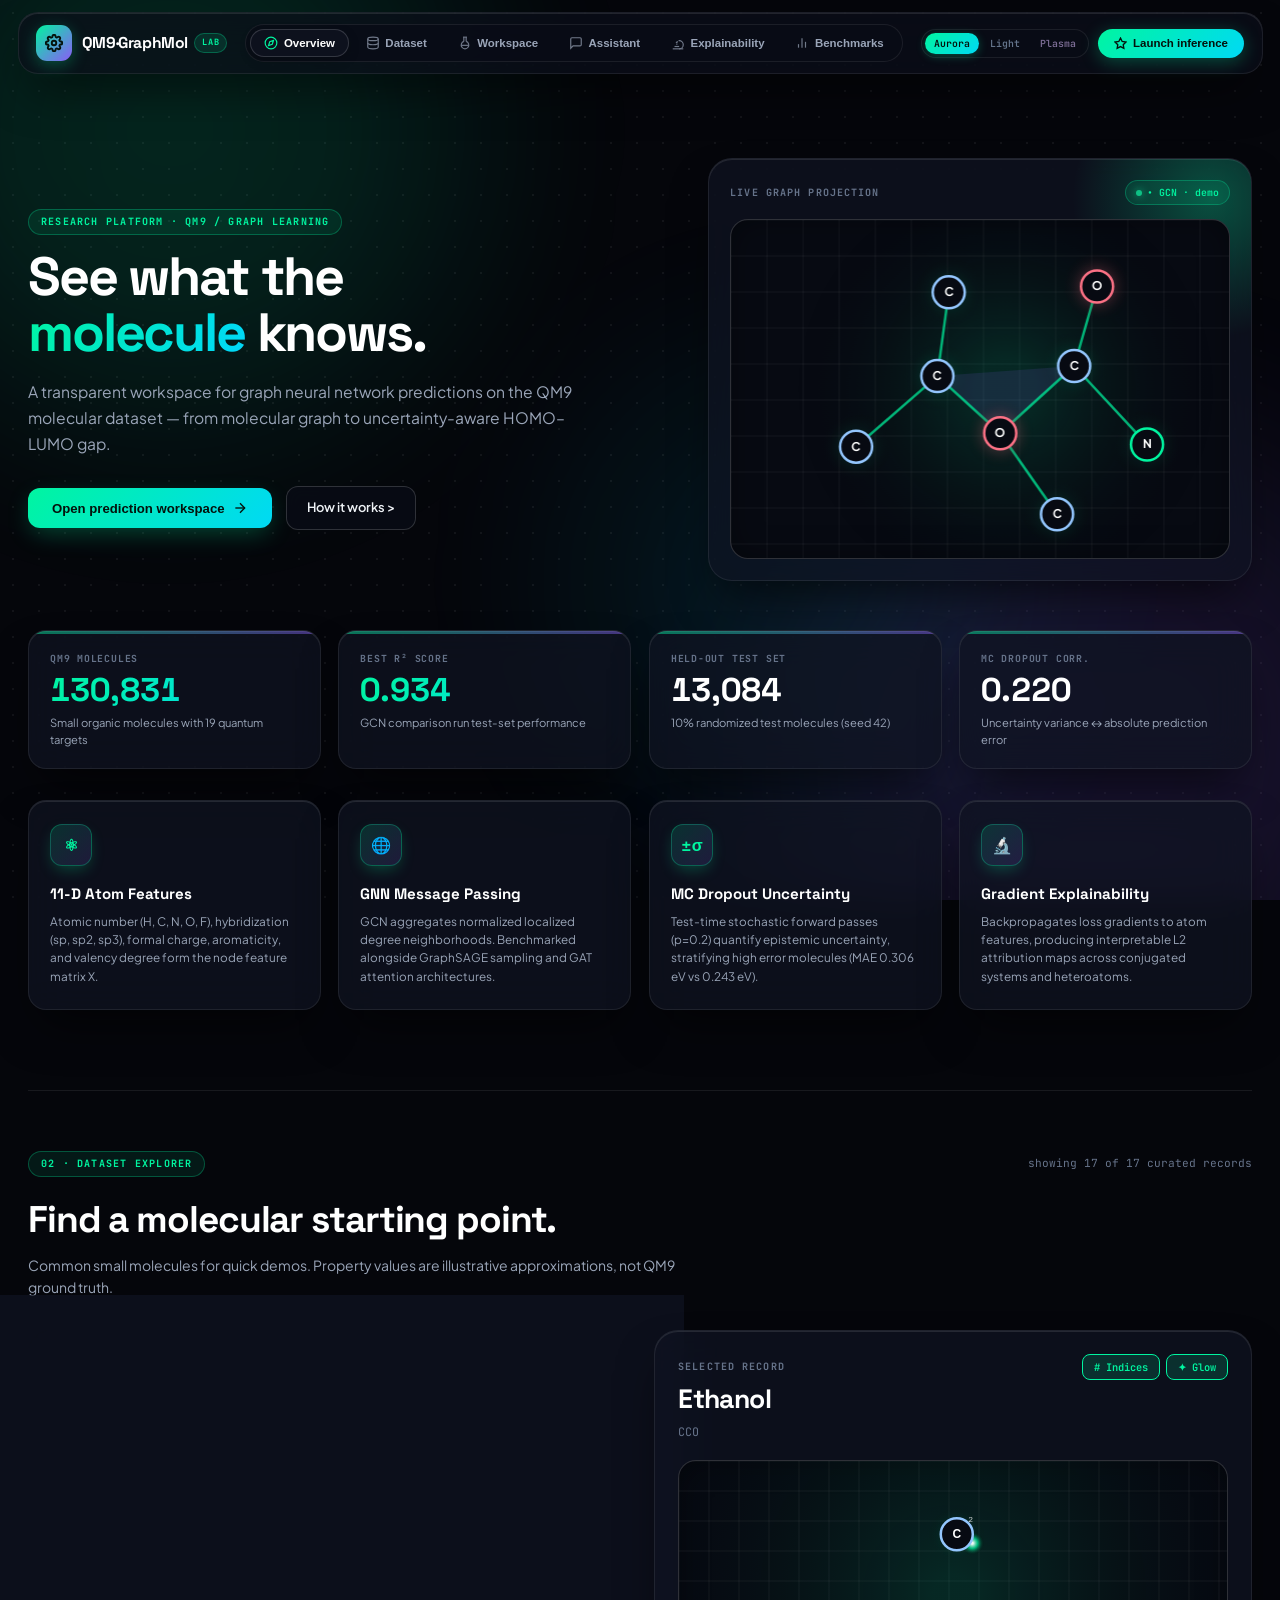
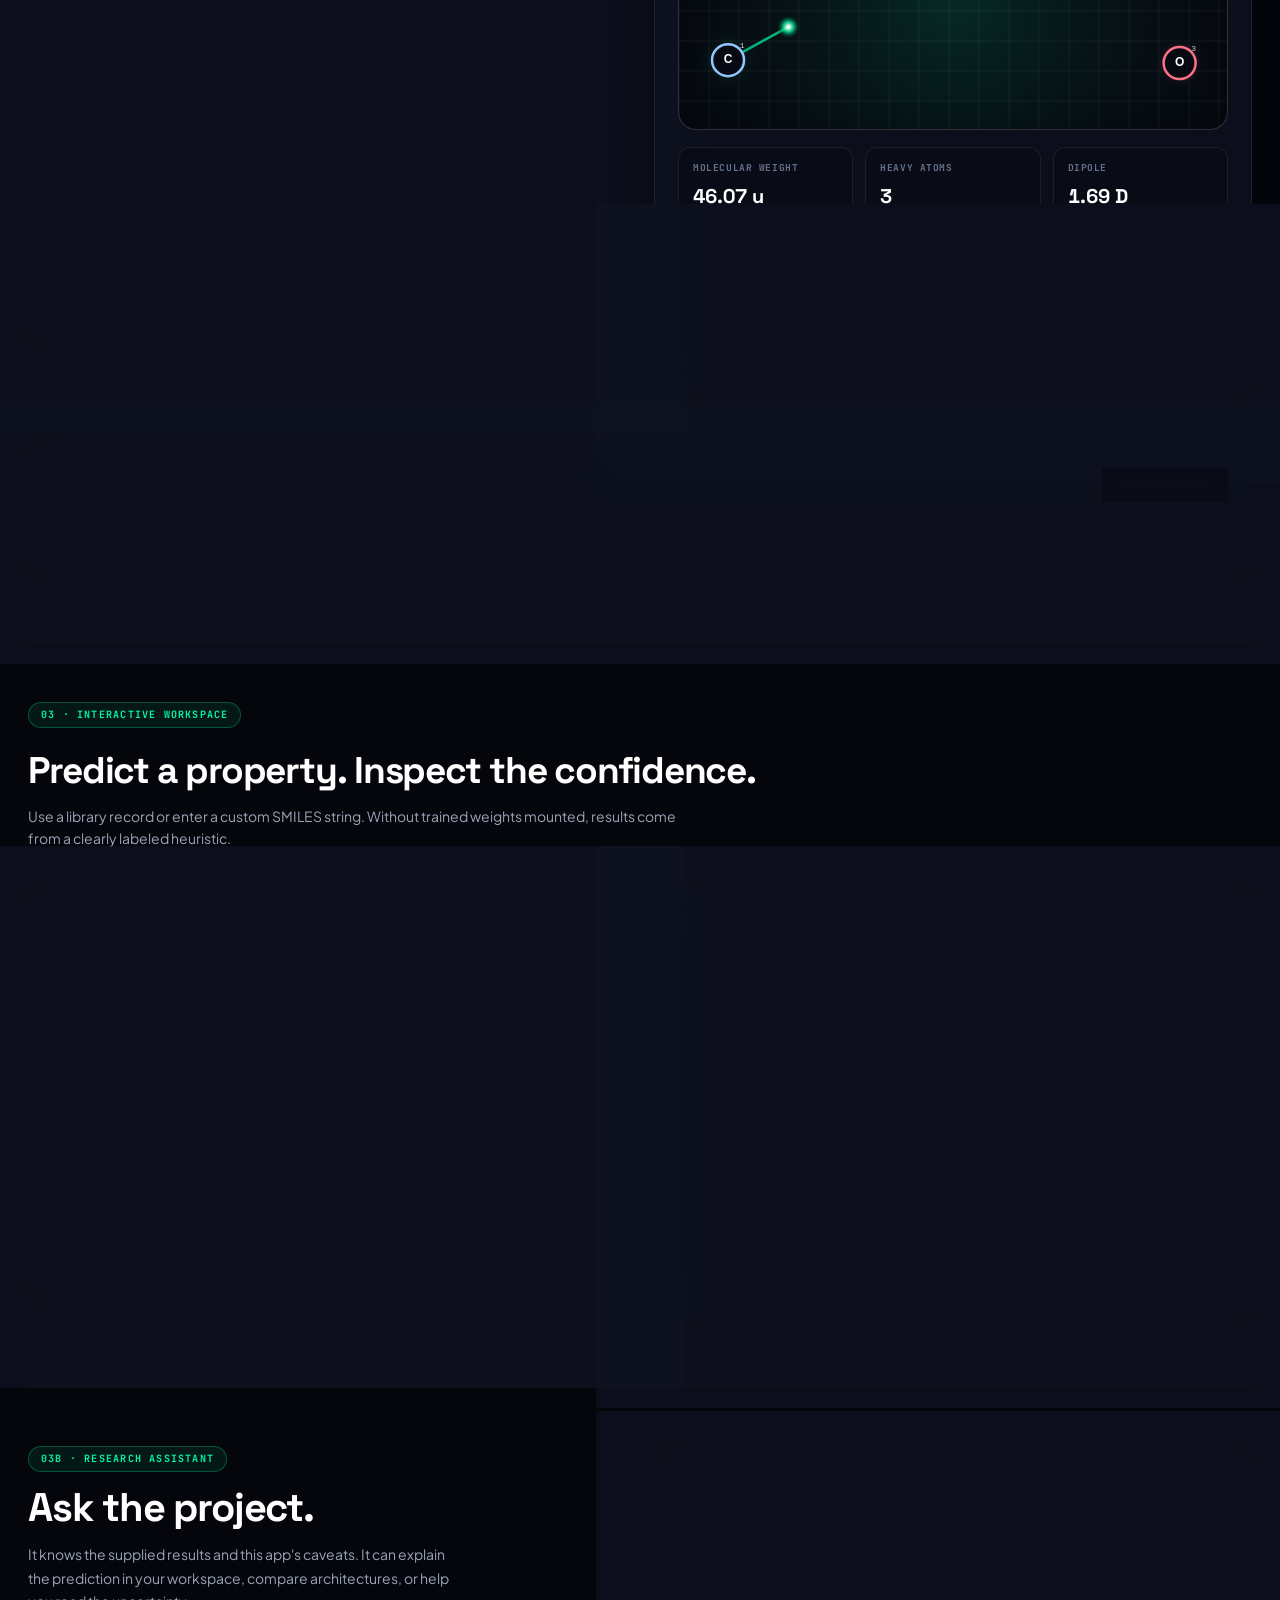
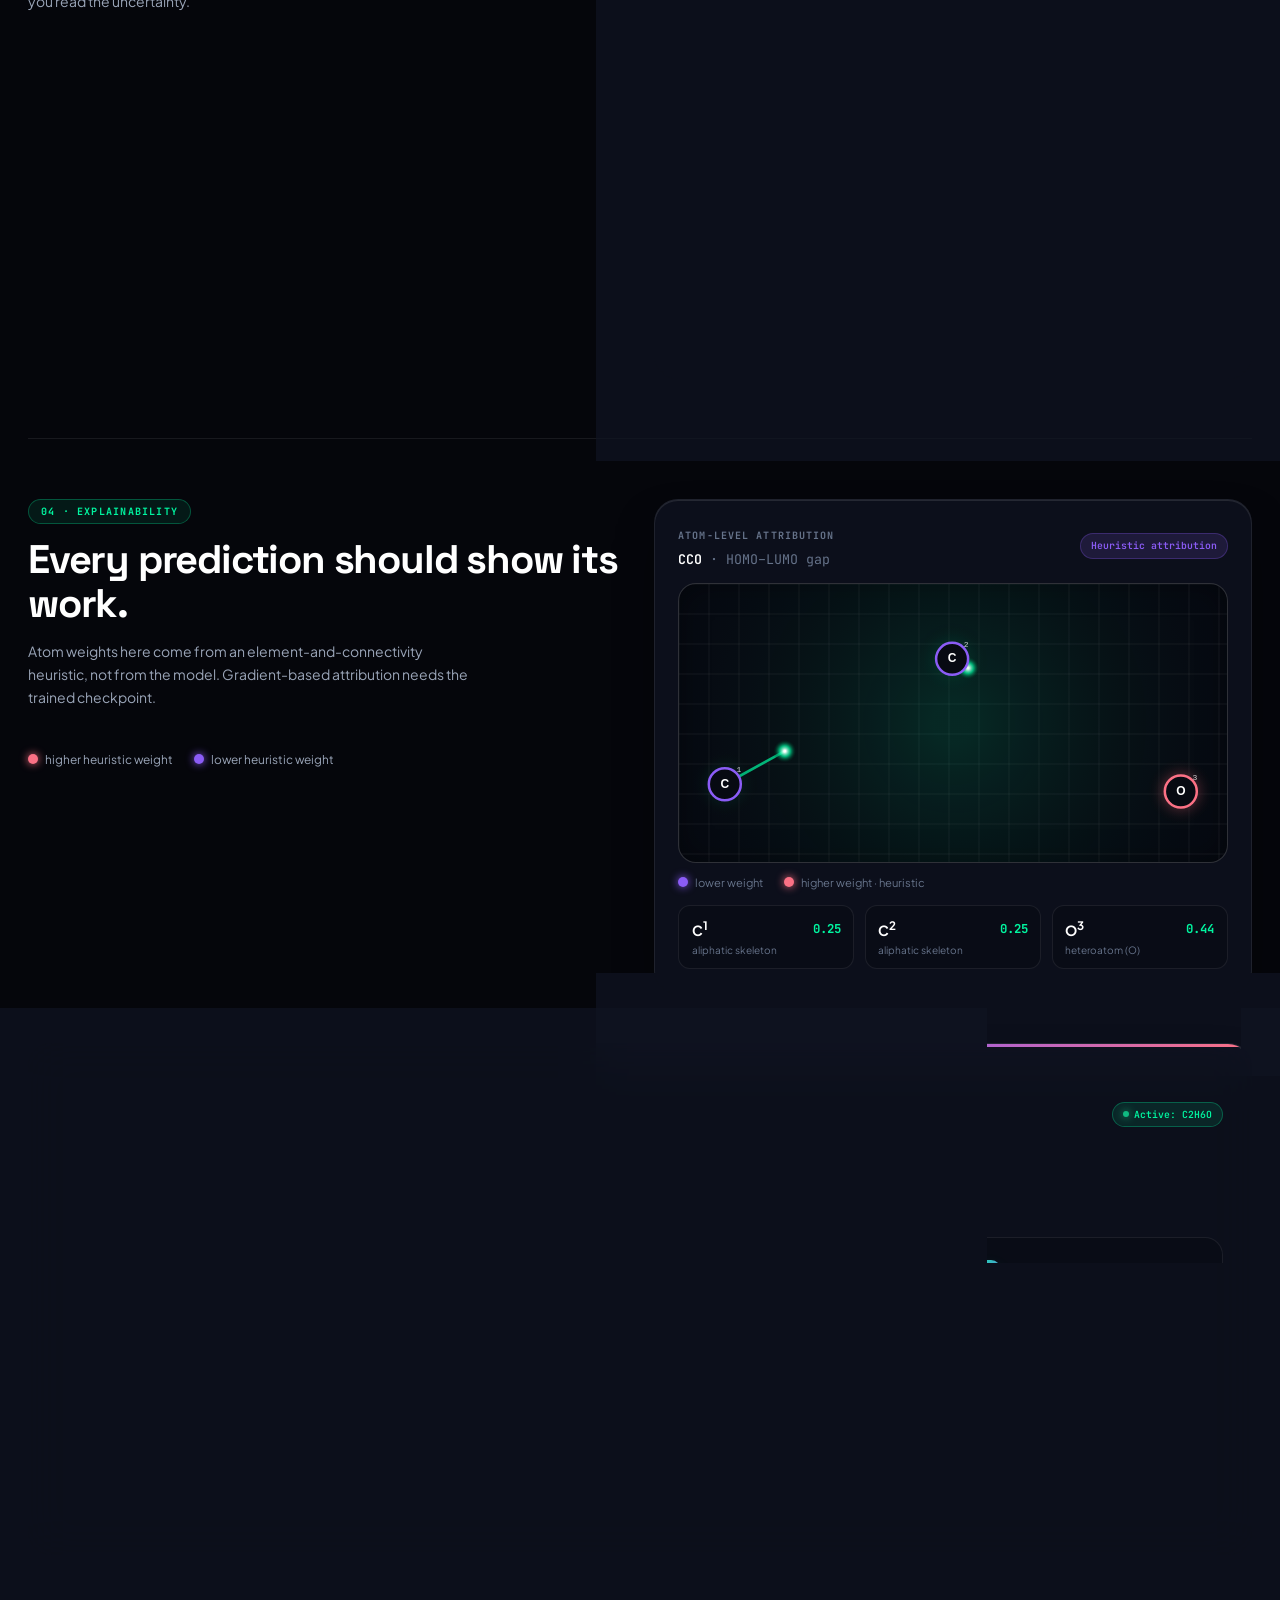
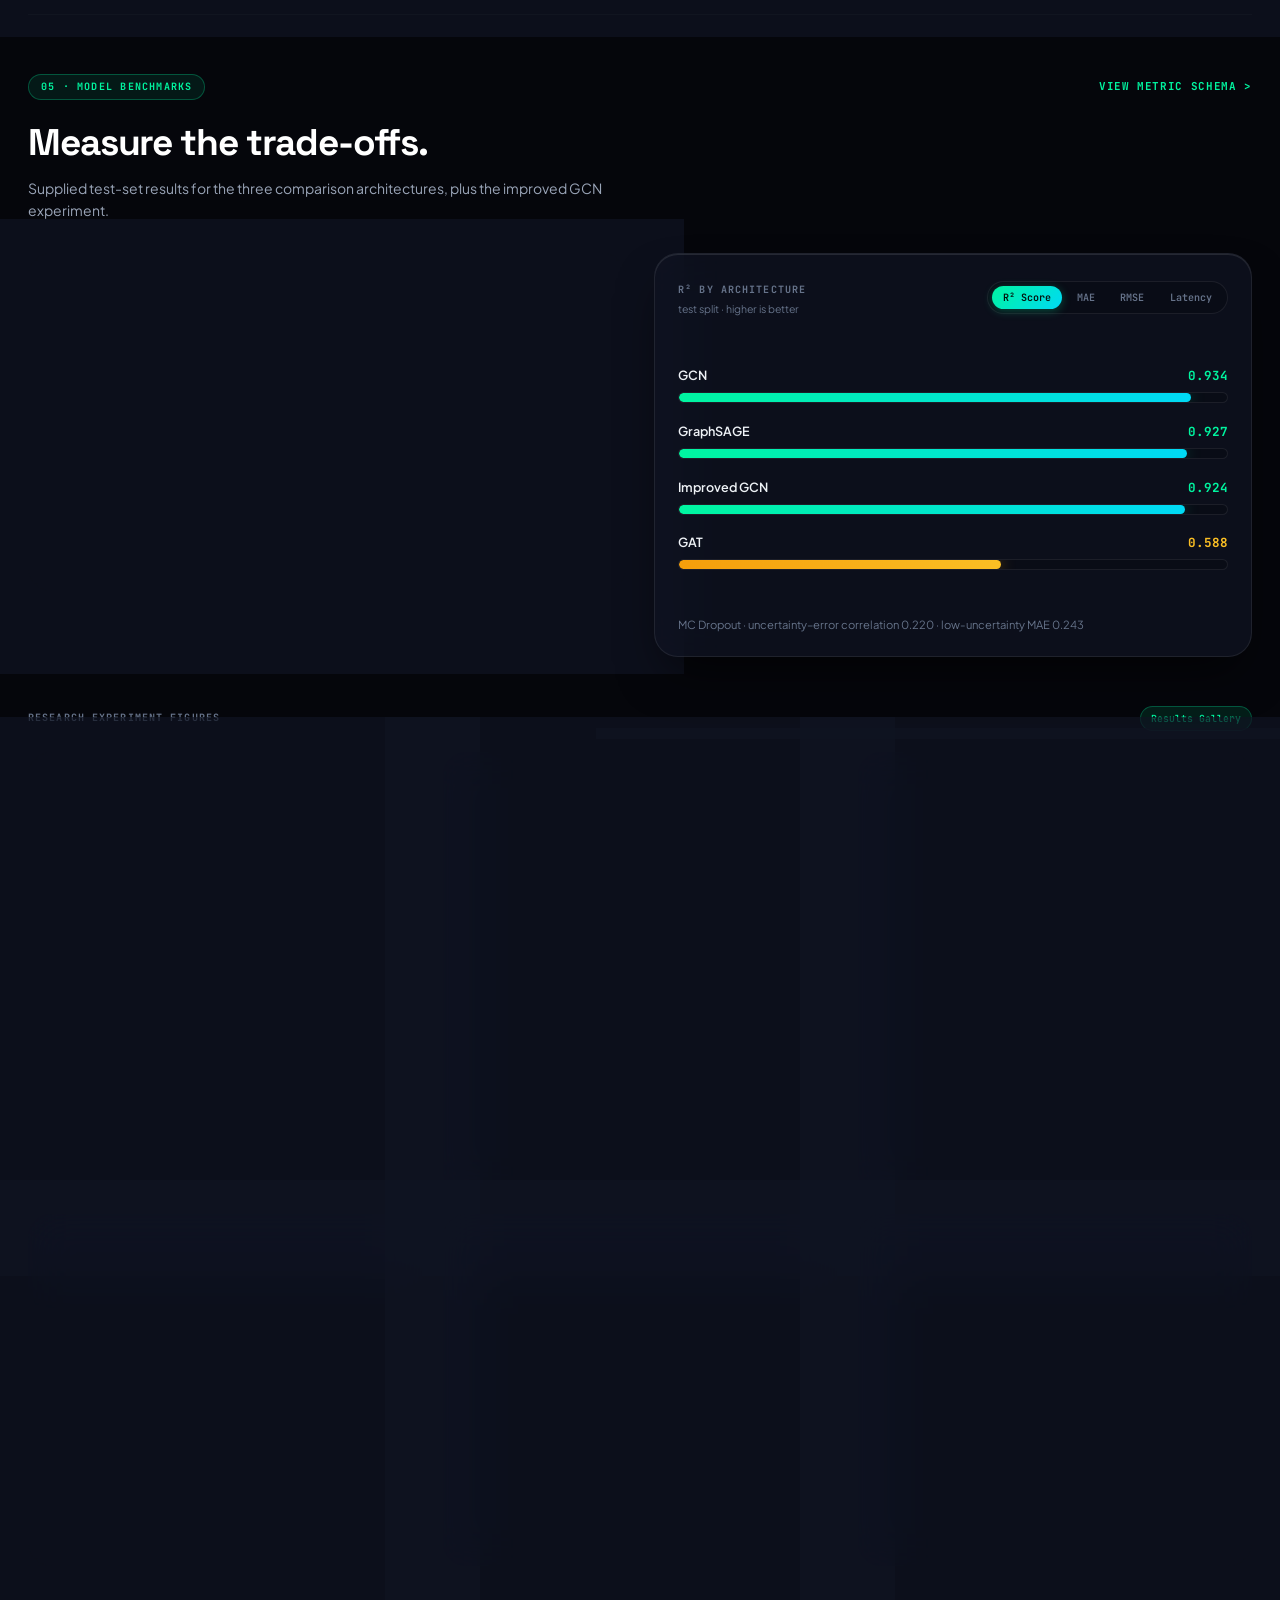
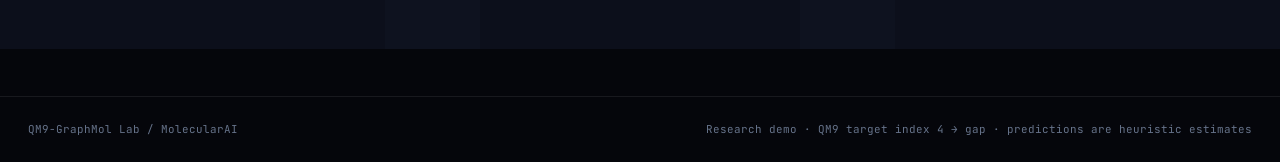
==== commit d1e264cb: "Restore design to Quantum Aurora layout (commit 3c40661)" ====
--- a/index.html
+++ b/index.html
@@ -7,7 +7,7 @@
   <title>QM9·GraphMol Lab — MolecularAI</title>
   <link rel="preconnect" href="https://fonts.googleapis.com">
   <link rel="preconnect" href="https://fonts.gstatic.com" crossorigin>
-  <link href="https://fonts.googleapis.com/css2?family=Inter:wght@400;500;600;700&family=JetBrains+Mono:wght@400;500;600&display=swap" rel="stylesheet">
+  <link href="https://fonts.googleapis.com/css2?family=JetBrains+Mono:wght@500;700&family=Plus+Jakarta+Sans:wght@400;500;600;700;800&family=Space+Grotesk:wght@500;600;700&display=swap" rel="stylesheet">
   <link rel="stylesheet" href="assets/app.css" />
 </head>
 <body>
--- a/assets/app.css
+++ b/assets/app.css
@@ -5,83 +5,84 @@
 
 :root,
 [data-theme="aurora"] {
-  --bg-dark: #0a0d14;
-  --bg-surface: rgba(14, 17, 28, 0.85);
-  --bg-card: rgba(17, 21, 35, 0.88);
-  --bg-card-hover: rgba(24, 30, 50, 0.92);
-  --bg-card-subtle: rgba(12, 15, 26, 0.82);
-  --bg-header: rgba(12, 15, 26, 0.88);
-  --bg-input: rgba(8, 10, 18, 0.9);
-
-  --border: rgba(255, 255, 255, 0.07);
-  --border-light: rgba(255, 255, 255, 0.12);
-  --border-specular: rgba(255, 255, 255, 0.10);
-  --border-focus: #2dd4bf;
-
-  --cyan: #2dd4bf;
-  --cyan-hover: #14b8a6;
-  --cyan-glow: rgba(45, 212, 191, 0.12);
-  --accent-2: #22d3ee;
+  --bg-dark: #05060b;
+  --bg-surface: rgba(14, 17, 28, 0.68);
+  --bg-card: rgba(16, 20, 34, 0.72);
+  --bg-card-hover: rgba(24, 30, 50, 0.85);
+  --bg-card-subtle: rgba(9, 12, 22, 0.78);
+  --bg-header: rgba(12, 15, 26, 0.72);
+  --bg-input: rgba(8, 10, 18, 0.85);
+
+  --border: rgba(255, 255, 255, 0.08);
+  --border-light: rgba(255, 255, 255, 0.16);
+  --border-specular: rgba(255, 255, 255, 0.14);
+  --border-focus: #00f5a0;
+
+  /* Primary Neon Bioluminescent Emerald-Mint + Electric Violet */
+  --cyan: #00f5a0;
+  --cyan-hover: #00d98b;
+  --cyan-glow: rgba(0, 245, 160, 0.28);
+  --accent-2: #00d9f5;
   --blue: #38bdf8;
-  --purple: #818cf8;
-  --purple-glow: rgba(129, 140, 248, 0.12);
-  --pink: #f472b6;
-  --pink-glow: rgba(244, 114, 182, 0.12);
+  --purple: #8b5cf6;
+  --purple-glow: rgba(139, 92, 246, 0.28);
+  --pink: #fb7185;
+  --pink-glow: rgba(251, 113, 133, 0.28);
   --emerald: #10b981;
-  --amber: #f59e0b;
-
-  --text-bright: #f1f5f9;
-  --text-main: #cbd5e1;
-  --text-muted: #94a3b8;
-  --text-dim: #64748b;
-  --cta-ink: #0f172a;
-
-  --orb-1: rgba(45, 212, 191, 0.04);
-  --orb-2: rgba(129, 140, 248, 0.04);
-  --orb-3: rgba(34, 211, 238, 0.03);
-  --dot-pattern: rgba(255, 255, 255, 0.025);
-
-  --shadow-card: 0 1px 3px rgba(0, 0, 0, 0.3), 0 1px 2px rgba(0, 0, 0, 0.2);
-  --shadow-hover: 0 4px 12px rgba(0, 0, 0, 0.4), 0 1px 3px rgba(0, 0, 0, 0.3);
+  --amber: #fbbf24;
+
+  --text-bright: #ffffff;
+  --text-main: #eef2f6;
+  --text-muted: #9aa5b8;
+  --text-dim: #66738a;
+  --cta-ink: #04120c;
+
+  --orb-1: rgba(0, 245, 160, 0.14);
+  --orb-2: rgba(139, 92, 246, 0.16);
+  --orb-3: rgba(0, 217, 245, 0.10);
+  --dot-pattern: rgba(255, 255, 255, 0.06);
+
+  --shadow-card: 0 24px 48px -14px rgba(0, 0, 0, 0.65), inset 0 1px 0 rgba(255, 255, 255, 0.10);
+  --shadow-hover: 0 28px 56px -12px rgba(0, 0, 0, 0.78), 0 0 28px rgba(0, 245, 160, 0.12), inset 0 1px 0 rgba(255, 255, 255, 0.18);
 
   --canvas-core: #070a12;
-  --canvas-grid: rgba(255, 255, 255, 0.04);
-  --canvas-text: #e2e8f0;
-
-  --font-display: 'Inter', -apple-system, BlinkMacSystemFont, 'Segoe UI', sans-serif;
-  --font-sans: 'Inter', -apple-system, BlinkMacSystemFont, 'Segoe UI', Roboto, sans-serif;
+  --canvas-grid: rgba(255, 255, 255, 0.045);
+  --canvas-text: #ffffff;
+
+  --font-display: 'Space Grotesk', 'Plus Jakarta Sans', sans-serif;
+  --font-sans: 'Plus Jakarta Sans', -apple-system, BlinkMacSystemFont, 'Segoe UI', Roboto, sans-serif;
   --font-mono: 'JetBrains Mono', 'Fira Code', Menlo, monospace;
 
-  --radius-xl: 10px;
-  --radius-lg: 8px;
-  --radius-md: 6px;
-  --radius-sm: 4px;
-}
-
-/* Quantum Daylight (Clean Light Theme) */
+  --radius-xl: 24px;
+  --radius-lg: 18px;
+  --radius-md: 12px;
+  --radius-sm: 8px;
+}
+
+/* Quantum Daylight (Architectural Porcelain Light Theme) */
 [data-theme="daylight"] {
-  --bg-dark: #f8fafc;
-  --bg-surface: rgba(255, 255, 255, 0.92);
-  --bg-card: rgba(255, 255, 255, 0.95);
+  --bg-dark: #f2f5fb;
+  --bg-surface: rgba(255, 255, 255, 0.85);
+  --bg-card: rgba(255, 255, 255, 0.90);
   --bg-card-hover: #ffffff;
-  --bg-card-subtle: #f1f5f9;
-  --bg-header: rgba(255, 255, 255, 0.90);
-  --bg-input: #f1f5f9;
-
-  --border: rgba(15, 23, 42, 0.08);
-  --border-light: rgba(15, 23, 42, 0.14);
+  --bg-card-subtle: #f7f9fd;
+  --bg-header: rgba(255, 255, 255, 0.82);
+  --bg-input: #f8fafc;
+
+  --border: rgba(15, 23, 42, 0.09);
+  --border-light: rgba(15, 23, 42, 0.16);
   --border-specular: rgba(255, 255, 255, 0.9);
-  --border-focus: #0d9488;
-
-  --cyan: #0d9488;
-  --cyan-hover: #0f766e;
-  --cyan-glow: rgba(13, 148, 136, 0.10);
-  --accent-2: #0891b2;
+  --border-focus: #059669;
+
+  --cyan: #059669;
+  --cyan-hover: #047857;
+  --cyan-glow: rgba(5, 150, 105, 0.22);
+  --accent-2: #4f46e5;
   --blue: #2563eb;
   --purple: #6366f1;
-  --purple-glow: rgba(99, 102, 241, 0.10);
+  --purple-glow: rgba(99, 102, 241, 0.22);
   --pink: #e11d48;
-  --pink-glow: rgba(225, 29, 72, 0.10);
+  --pink-glow: rgba(225, 29, 72, 0.22);
   --emerald: #059669;
   --amber: #d97706;
 
@@ -91,63 +92,63 @@
   --text-dim: #64748b;
   --cta-ink: #ffffff;
 
-  --orb-1: rgba(13, 148, 136, 0.04);
-  --orb-2: rgba(99, 102, 241, 0.04);
-  --orb-3: rgba(56, 189, 248, 0.03);
-  --dot-pattern: rgba(15, 23, 42, 0.03);
-
-  --shadow-card: 0 1px 3px rgba(15, 23, 42, 0.06), 0 1px 2px rgba(15, 23, 42, 0.04);
-  --shadow-hover: 0 4px 12px rgba(15, 23, 42, 0.08), 0 1px 3px rgba(15, 23, 42, 0.06);
+  --orb-1: rgba(16, 185, 129, 0.14);
+  --orb-2: rgba(99, 102, 241, 0.13);
+  --orb-3: rgba(56, 189, 248, 0.10);
+  --dot-pattern: rgba(15, 23, 42, 0.08);
+
+  --shadow-card: 0 12px 32px -8px rgba(15, 23, 42, 0.07), 0 2px 6px rgba(15, 23, 42, 0.03), inset 0 1px 0 #ffffff;
+  --shadow-hover: 0 20px 40px -10px rgba(15, 23, 42, 0.12), 0 0 20px rgba(5, 150, 105, 0.08), inset 0 1px 0 #ffffff;
 
   --canvas-core: #0f172a;
-  --canvas-grid: rgba(15, 23, 42, 0.05);
+  --canvas-grid: rgba(15, 23, 42, 0.06);
   --canvas-text: #ffffff;
 }
 
-/* Cyber Plasma (Dark Warm Theme) */
+/* Cyber Plasma (Deep Midnight Plum & Magenta-Gold Theme) */
 [data-theme="plasma"] {
-  --bg-dark: #0c0612;
-  --bg-surface: rgba(20, 11, 34, 0.88);
-  --bg-card: rgba(22, 13, 38, 0.88);
-  --bg-card-hover: rgba(33, 19, 56, 0.92);
-  --bg-card-subtle: rgba(14, 8, 24, 0.85);
-  --bg-header: rgba(16, 9, 28, 0.88);
-  --bg-input: rgba(11, 6, 20, 0.9);
-
-  --border: rgba(244, 63, 94, 0.08);
-  --border-light: rgba(192, 132, 252, 0.14);
-  --border-specular: rgba(255, 255, 255, 0.08);
-  --border-focus: #f472b6;
-
-  --cyan: #f472b6;
-  --cyan-hover: #ec4899;
-  --cyan-glow: rgba(244, 114, 182, 0.12);
-  --accent-2: #f59e0b;
+  --bg-dark: #08040e;
+  --bg-surface: rgba(20, 11, 34, 0.72);
+  --bg-card: rgba(22, 13, 38, 0.76);
+  --bg-card-hover: rgba(33, 19, 56, 0.88);
+  --bg-card-subtle: rgba(14, 8, 24, 0.82);
+  --bg-header: rgba(16, 9, 28, 0.78);
+  --bg-input: rgba(11, 6, 20, 0.88);
+
+  --border: rgba(244, 63, 94, 0.14);
+  --border-light: rgba(192, 132, 252, 0.28);
+  --border-specular: rgba(255, 255, 255, 0.12);
+  --border-focus: #ff4d8d;
+
+  --cyan: #ff4d8d;
+  --cyan-hover: #f43f5e;
+  --cyan-glow: rgba(255, 77, 141, 0.30);
+  --accent-2: #fbbf24;
   --blue: #c084fc;
-  --purple: #a78bfa;
-  --purple-glow: rgba(167, 139, 250, 0.12);
+  --purple: #a855f7;
+  --purple-glow: rgba(168, 85, 247, 0.30);
   --pink: #fb7185;
-  --pink-glow: rgba(251, 113, 133, 0.12);
+  --pink-glow: rgba(251, 113, 133, 0.30);
   --emerald: #34d399;
   --amber: #fbbf24;
 
-  --text-bright: #f5f3ff;
-  --text-main: #e2d9f3;
-  --text-muted: #a89bc0;
+  --text-bright: #ffffff;
+  --text-main: #f5effb;
+  --text-muted: #b8a9cc;
   --text-dim: #7b6c94;
-  --cta-ink: #1e1030;
-
-  --orb-1: rgba(244, 114, 182, 0.04);
-  --orb-2: rgba(167, 139, 250, 0.04);
-  --orb-3: rgba(251, 191, 36, 0.03);
-  --dot-pattern: rgba(255, 255, 255, 0.025);
-
-  --shadow-card: 0 1px 3px rgba(0, 0, 0, 0.4), 0 1px 2px rgba(0, 0, 0, 0.3);
-  --shadow-hover: 0 4px 12px rgba(0, 0, 0, 0.5), 0 1px 3px rgba(0, 0, 0, 0.3);
+  --cta-ink: #ffffff;
+
+  --orb-1: rgba(255, 77, 141, 0.16);
+  --orb-2: rgba(168, 85, 247, 0.18);
+  --orb-3: rgba(251, 191, 36, 0.09);
+  --dot-pattern: rgba(255, 255, 255, 0.06);
+
+  --shadow-card: 0 24px 48px -14px rgba(0, 0, 0, 0.72), inset 0 1px 0 rgba(255, 255, 255, 0.10);
+  --shadow-hover: 0 28px 56px -12px rgba(0, 0, 0, 0.85), 0 0 28px rgba(255, 77, 141, 0.16), inset 0 1px 0 rgba(255, 255, 255, 0.18);
 
   --canvas-core: #11081f;
-  --canvas-grid: rgba(192, 132, 252, 0.04);
-  --canvas-text: #e2e8f0;
+  --canvas-grid: rgba(192, 132, 252, 0.055);
+  --canvas-text: #ffffff;
 }
 
 /* ==========================================================================
@@ -215,9 +216,9 @@
 .aurora-orb {
   position: absolute;
   border-radius: 50%;
-  filter: blur(140px);
-  opacity: 0.5;
-  animation: orbFloat 30s ease-in-out infinite alternate;
+  filter: blur(110px);
+  opacity: 0.9;
+  animation: orbFloat 22s ease-in-out infinite alternate;
 }
 
 .aurora-orb.orb-1 {
@@ -269,10 +270,10 @@
   margin: 12px auto 0;
   padding: 0 1.25rem;
   height: 62px;
-  border-radius: 10px;
+  border-radius: 20px;
   background: var(--bg-header);
-  backdrop-filter: blur(16px) saturate(120%);
-  -webkit-backdrop-filter: blur(16px) saturate(120%);
+  backdrop-filter: blur(24px) saturate(160%);
+  -webkit-backdrop-filter: blur(24px) saturate(160%);
   border: 1px solid var(--border);
   box-shadow: var(--shadow-card);
   transition: all 0.3s ease;
@@ -288,26 +289,27 @@
 }
 
 .brand-icon {
-  width: 34px;
-  height: 34px;
-  border-radius: 8px;
-  background: var(--cyan);
+  width: 36px;
+  height: 36px;
+  border-radius: 11px;
+  background: linear-gradient(135deg, var(--cyan), var(--purple));
   display: flex;
   align-items: center;
   justify-content: center;
   color: var(--cta-ink);
+  box-shadow: 0 4px 16px var(--cyan-glow);
   transition: transform 0.25s ease;
 }
 
 .brand:hover .brand-icon {
-  transform: scale(1.03);
+  transform: rotate(18deg) scale(1.05);
 }
 
 .brand-name {
   font-family: var(--font-display);
-  font-size: 0.95rem;
-  font-weight: 600;
-  letter-spacing: -0.01em;
+  font-size: 1.12rem;
+  font-weight: 700;
+  letter-spacing: -0.025em;
   color: var(--text-bright);
   display: flex;
   align-items: center;
@@ -315,15 +317,15 @@
 }
 
 .brand-name span.lab-tag {
-  font-size: 0.6rem;
-  font-family: var(--font-mono);
-  font-weight: 500;
-  padding: 2px 6px;
-  border-radius: 4px;
-  background: rgba(45, 212, 191, 0.08);
+  font-size: 0.62rem;
+  font-family: var(--font-mono);
+  font-weight: 700;
+  padding: 2px 7px;
+  border-radius: 9999px;
+  background: rgba(0, 245, 160, 0.12);
   color: var(--cyan);
-  border: 1px solid var(--border);
-  letter-spacing: 0.06em;
+  border: 1px solid var(--cyan-glow);
+  letter-spacing: 0.08em;
 }
 
 /* Segmented Pill Navigation */
@@ -332,8 +334,8 @@
   align-items: center;
   gap: 0.2rem;
   background: var(--bg-card-subtle);
-  padding: 3px;
-  border-radius: 8px;
+  padding: 4px;
+  border-radius: 9999px;
   border: 1px solid var(--border);
 }
 
@@ -341,15 +343,15 @@
   display: flex;
   align-items: center;
   gap: 0.4rem;
-  padding: 6px 12px;
-  border-radius: 6px;
+  padding: 6px 13px;
+  border-radius: 9999px;
   color: var(--text-muted);
-  font-size: 0.8rem;
-  font-weight: 500;
+  font-size: 0.82rem;
+  font-weight: 600;
   background: transparent;
   border: 1px solid transparent;
   cursor: pointer;
-  transition: all 0.2s ease;
+  transition: all 0.22s cubic-bezier(0.22, 1, 0.36, 1);
   white-space: nowrap;
 }
 
@@ -371,7 +373,7 @@
   color: var(--text-bright);
   background: var(--bg-card);
   border-color: var(--border-light);
-  box-shadow: 0 1px 4px rgba(0, 0, 0, 0.15);
+  box-shadow: 0 4px 12px rgba(0, 0, 0, 0.18);
 }
 
 .nav-tab.active svg {
@@ -392,17 +394,17 @@
   align-items: center;
   background: var(--bg-card-subtle);
   border: 1px solid var(--border);
-  border-radius: 6px;
+  border-radius: 9999px;
   padding: 3px;
   gap: 2px;
 }
 
 .theme-btn {
   font-family: var(--font-mono);
-  font-size: 0.68rem;
-  font-weight: 500;
-  padding: 4px 8px;
-  border-radius: 4px;
+  font-size: 0.7rem;
+  font-weight: 600;
+  padding: 4px 9px;
+  border-radius: 9999px;
   background: transparent;
   border: none;
   color: var(--text-dim);
@@ -415,8 +417,9 @@
 }
 
 .theme-btn.active {
-  background: var(--cyan);
+  background: linear-gradient(135deg, var(--cyan), var(--accent-2));
   color: var(--cta-ink);
+  box-shadow: 0 2px 10px var(--cyan-glow);
 }
 
 .btn-launch {
@@ -424,20 +427,22 @@
   align-items: center;
   gap: 0.45rem;
   padding: 8px 16px;
-  border-radius: 6px;
-  background: var(--cyan);
+  border-radius: 9999px;
+  background: linear-gradient(135deg, var(--cyan) 0%, var(--accent-2) 100%);
   color: var(--cta-ink);
-  font-weight: 600;
+  font-weight: 700;
   font-size: 0.82rem;
   border: none;
   cursor: pointer;
-  transition: all 0.2s ease;
+  transition: all 0.25s cubic-bezier(0.22, 1, 0.36, 1);
+  box-shadow: 0 4px 18px var(--cyan-glow);
   white-space: nowrap;
 }
 
 .btn-launch:hover {
-  background: var(--cyan-hover);
-  transform: translateY(-1px);
+  transform: translateY(-2px);
+  box-shadow: 0 8px 26px var(--cyan-glow);
+  filter: brightness(1.06);
 }
 
 /* ==========================================================================
@@ -469,16 +474,17 @@
   display: inline-flex;
   align-items: center;
   gap: 0.5rem;
-  font-size: 0.7rem;
-  font-weight: 600;
-  font-family: var(--font-mono);
-  letter-spacing: 0.1em;
+  font-size: 0.72rem;
+  font-weight: 700;
+  font-family: var(--font-mono);
+  letter-spacing: 0.12em;
   text-transform: uppercase;
   color: var(--cyan);
-  background: transparent;
-  border: none;
-  padding: 0;
-  margin-bottom: 0.75rem;
+  background: rgba(0, 245, 160, 0.08);
+  border: 1px solid var(--cyan-glow);
+  padding: 4px 12px;
+  border-radius: 9999px;
+  margin-bottom: 1rem;
 }
 
 [data-theme="daylight"] .eyebrow {
@@ -491,16 +497,21 @@
 
 h1.hero-title {
   font-family: var(--font-display);
-  font-size: 3rem;
-  font-weight: 700;
-  line-height: 1.08;
-  letter-spacing: -0.03em;
+  font-size: 3.85rem;
+  font-weight: 700;
+  line-height: 1.05;
+  letter-spacing: -0.04em;
   color: var(--text-bright);
   margin-bottom: 1.25rem;
 }
 
 h1.hero-title span.cyan-text {
-  color: var(--cyan);
+  background: linear-gradient(120deg, var(--cyan) 0%, var(--accent-2) 50%, var(--purple) 100%);
+  background-size: 200% auto;
+  -webkit-background-clip: text;
+  background-clip: text;
+  -webkit-text-fill-color: transparent;
+  animation: textShimmer 6s linear infinite;
 }
 
 @keyframes textShimmer {
@@ -509,7 +520,7 @@
 }
 
 .hero-subtitle {
-  font-size: 1rem;
+  font-size: 1.12rem;
   color: var(--text-muted);
   max-width: 560px;
   line-height: 1.65;
@@ -518,25 +529,25 @@
 
 .section-display-title {
   font-family: var(--font-display);
-  font-size: 2.25rem;
-  font-weight: 700;
-  color: var(--text-bright);
-  line-height: 1.12;
-  letter-spacing: -0.02em;
-  margin-bottom: 0.75rem;
+  font-size: 2.85rem;
+  font-weight: 700;
+  color: var(--text-bright);
+  line-height: 1.1;
+  letter-spacing: -0.03em;
+  margin-bottom: 1rem;
 }
 
 .section-display-sub {
-  font-size: 0.95rem;
+  font-size: 1rem;
   color: var(--text-muted);
-  line-height: 1.6;
+  line-height: 1.65;
   max-width: 440px;
 }
 
 .card-sub-heading {
   font-family: var(--font-display);
-  font-size: 1.05rem;
-  font-weight: 600;
+  font-size: 1.15rem;
+  font-weight: 700;
   color: var(--text-bright);
 }
 
@@ -552,21 +563,23 @@
   display: inline-flex;
   align-items: center;
   gap: 0.55rem;
-  padding: 10px 20px;
+  padding: 12px 24px;
   border-radius: var(--radius-md);
-  background: var(--cyan);
+  background: linear-gradient(135deg, var(--cyan) 0%, var(--accent-2) 100%);
   color: var(--cta-ink);
-  font-weight: 600;
-  font-size: 0.88rem;
+  font-weight: 700;
+  font-size: 0.94rem;
   border: none;
   cursor: pointer;
-  transition: all 0.2s ease;
+  transition: all 0.25s cubic-bezier(0.22, 1, 0.36, 1);
+  box-shadow: 0 8px 24px -4px var(--cyan-glow);
   text-decoration: none;
 }
 
 .btn-primary:hover {
-  background: var(--cyan-hover);
-  transform: translateY(-1px);
+  transform: translateY(-2px);
+  box-shadow: 0 12px 30px -2px var(--cyan-glow);
+  filter: brightness(1.06);
 }
 
 .btn-analyze-ws {
@@ -580,21 +593,22 @@
   display: inline-flex;
   align-items: center;
   gap: 0.5rem;
-  padding: 10px 18px;
+  padding: 11px 20px;
   border-radius: var(--radius-md);
   background: var(--bg-card-subtle);
   color: var(--text-main);
-  font-weight: 500;
-  font-size: 0.88rem;
+  font-weight: 600;
+  font-size: 0.92rem;
   border: 1px solid var(--border-light);
   cursor: pointer;
   transition: all 0.2s ease;
   text-decoration: none;
+  backdrop-filter: blur(8px);
 }
 
 .btn-ghost:hover {
   background: var(--bg-card-hover);
-  border-color: var(--border-light);
+  border-color: var(--cyan);
   color: var(--text-bright);
   transform: translateY(-1px);
 }
@@ -638,10 +652,10 @@
   background: var(--bg-card);
   border: 1px solid var(--border);
   border-radius: var(--radius-xl);
-  backdrop-filter: blur(12px);
-  -webkit-backdrop-filter: blur(12px);
+  backdrop-filter: blur(22px) saturate(140%);
+  -webkit-backdrop-filter: blur(22px) saturate(140%);
   box-shadow: var(--shadow-card);
-  transition: transform 0.2s ease, border-color 0.2s ease, box-shadow 0.2s ease;
+  transition: transform 0.28s cubic-bezier(0.22, 1, 0.36, 1), border-color 0.25s ease, box-shadow 0.28s ease;
 }
 
 .projection-card {
@@ -651,7 +665,14 @@
 }
 
 .projection-card::before {
-  display: none;
+  content: '';
+  position: absolute;
+  top: -100px;
+  right: -100px;
+  width: 280px;
+  height: 280px;
+  background: radial-gradient(circle, var(--cyan-glow) 0%, transparent 70%);
+  pointer-events: none;
 }
 
 .card-header-bar {
@@ -666,8 +687,8 @@
 .card-header-title {
   font-size: 0.72rem;
   font-family: var(--font-mono);
-  font-weight: 600;
-  letter-spacing: 0.06em;
+  font-weight: 700;
+  letter-spacing: 0.11em;
   text-transform: uppercase;
   color: var(--text-dim);
 }
@@ -675,12 +696,12 @@
 .badge-tag {
   font-size: 0.7rem;
   font-family: var(--font-mono);
-  font-weight: 500;
-  padding: 3px 8px;
-  border-radius: 4px;
-  background: rgba(45, 212, 191, 0.08);
+  font-weight: 600;
+  padding: 4px 10px;
+  border-radius: 9999px;
+  background: rgba(0, 245, 160, 0.10);
   color: var(--cyan);
-  border: 1px solid var(--border);
+  border: 1px solid var(--cyan-glow);
   display: inline-flex;
   align-items: center;
   gap: 0.35rem;
@@ -692,18 +713,19 @@
   height: 6px;
   border-radius: 50%;
   background: var(--emerald);
+  box-shadow: 0 0 8px var(--emerald);
 }
 
 .badge-tag.gold {
-  background: rgba(245, 158, 11, 0.08);
+  background: rgba(251, 191, 36, 0.12);
   color: var(--amber);
-  border-color: rgba(245, 158, 11, 0.2);
+  border-color: rgba(251, 191, 36, 0.32);
 }
 
 .badge-tag.purple {
-  background: rgba(129, 140, 248, 0.08);
+  background: rgba(139, 92, 246, 0.14);
   color: var(--purple);
-  border-color: rgba(129, 140, 248, 0.2);
+  border-color: var(--purple-glow);
 }
 
 /* Canvas Viewport Styling */
@@ -715,6 +737,7 @@
   background: var(--canvas-core);
   border: 1px solid var(--border-light);
   overflow: hidden;
+  box-shadow: inset 0 0 30px rgba(0, 0, 0, 0.35);
 }
 
 .canvas-container canvas,
@@ -746,8 +769,9 @@
   padding: 1.4rem 1.5rem;
   position: relative;
   overflow: hidden;
+  backdrop-filter: blur(18px);
   box-shadow: var(--shadow-card);
-  transition: transform 0.2s ease, border-color 0.2s ease, box-shadow 0.2s ease;
+  transition: transform 0.25s cubic-bezier(0.22, 1, 0.36, 1), border-color 0.25s ease, box-shadow 0.25s ease;
 }
 
 .metric-card::after {
@@ -756,14 +780,14 @@
   top: 0;
   left: 0;
   right: 0;
-  height: 2px;
-  background: var(--cyan);
-  opacity: 0.5;
-  transition: opacity 0.2s ease;
+  height: 3px;
+  background: linear-gradient(90deg, var(--cyan), var(--purple));
+  opacity: 0.45;
+  transition: opacity 0.25s ease;
 }
 
 .metric-card:hover {
-  transform: translateY(-2px);
+  transform: translateY(-4px);
   border-color: var(--border-light);
   box-shadow: var(--shadow-hover);
 }
@@ -775,27 +799,28 @@
 .metric-card .metric-label {
   font-size: 0.7rem;
   font-family: var(--font-mono);
-  font-weight: 600;
+  font-weight: 700;
   color: var(--text-dim);
   text-transform: uppercase;
-  letter-spacing: 0.06em;
+  letter-spacing: 0.08em;
   margin-bottom: 0.6rem;
 }
 
 .metric-card .metric-val {
   font-family: var(--font-display);
-  font-size: 2rem;
-  font-weight: 600;
-  line-height: 1.1;
+  font-size: 2.35rem;
+  font-weight: 700;
+  line-height: 1;
   font-variant-numeric: tabular-nums;
   color: var(--text-bright);
   margin-bottom: 0.45rem;
 }
 
 .metric-card .metric-val.cyan {
-  color: var(--cyan);
-  background: none;
-  -webkit-text-fill-color: initial;
+  background: linear-gradient(135deg, var(--cyan), var(--accent-2));
+  -webkit-background-clip: text;
+  background-clip: text;
+  -webkit-text-fill-color: transparent;
 }
 
 .metric-card .metric-desc {
@@ -815,40 +840,42 @@
   background: var(--bg-card);
   border: 1px solid var(--border);
   border-radius: var(--radius-lg);
-  padding: 1.5rem 1.4rem;
+  padding: 1.65rem 1.5rem;
   display: flex;
   flex-direction: column;
+  backdrop-filter: blur(18px);
   box-shadow: var(--shadow-card);
-  transition: transform 0.2s ease, border-color 0.2s ease, box-shadow 0.2s ease;
+  transition: transform 0.25s cubic-bezier(0.22, 1, 0.36, 1), border-color 0.25s ease, box-shadow 0.25s ease;
 }
 
 .feature-box:hover {
-  transform: translateY(-2px);
-  border-color: var(--border-light);
+  transform: translateY(-4px);
+  border-color: var(--cyan-glow);
   box-shadow: var(--shadow-hover);
 }
 
 .feature-box-icon {
-  width: 36px;
-  height: 36px;
-  border-radius: 8px;
-  background: rgba(45, 212, 191, 0.08);
-  border: 1px solid var(--border);
+  width: 42px;
+  height: 42px;
+  border-radius: 12px;
+  background: linear-gradient(135deg, rgba(0, 245, 160, 0.15), rgba(139, 92, 246, 0.15));
+  border: 1px solid var(--cyan-glow);
   color: var(--cyan);
   display: flex;
   align-items: center;
   justify-content: center;
-  font-size: 1rem;
-  font-weight: 600;
-  margin-bottom: 1rem;
+  font-size: 1.15rem;
+  font-weight: 700;
+  margin-bottom: 1.1rem;
+  box-shadow: 0 6px 16px -4px var(--cyan-glow);
 }
 
 .feature-box h3 {
   font-family: var(--font-display);
-  font-size: 1rem;
-  font-weight: 600;
-  color: var(--text-bright);
-  margin-bottom: 0.5rem;
+  font-size: 1.08rem;
+  font-weight: 700;
+  color: var(--text-bright);
+  margin-bottom: 0.55rem;
 }
 
 .feature-box p {
@@ -867,15 +894,15 @@
 
 .section-header h1 {
   font-family: var(--font-display);
-  font-size: 2.15rem;
-  font-weight: 600;
-  color: var(--text-bright);
-  letter-spacing: -0.02em;
+  font-size: 2.65rem;
+  font-weight: 700;
+  color: var(--text-bright);
+  letter-spacing: -0.03em;
   margin-bottom: 0.5rem;
 }
 
 .section-header p {
-  font-size: 0.95rem;
+  font-size: 1rem;
   color: var(--text-muted);
   max-width: 650px;
 }
@@ -892,7 +919,7 @@
    ========================================================================== */
 
 .molecule-library-card {
-  padding: 1.5rem;
+  padding: 1.65rem;
   display: flex;
   flex-direction: column;
   max-height: 620px;
@@ -907,8 +934,8 @@
 
 .library-title {
   font-family: var(--font-display);
-  font-size: 1.05rem;
-  font-weight: 600;
+  font-size: 1.2rem;
+  font-weight: 700;
   color: var(--text-bright);
 }
 
@@ -923,25 +950,26 @@
 .cat-pill {
   font-size: 0.74rem;
   font-family: var(--font-mono);
-  font-weight: 500;
-  padding: 4px 10px;
-  border-radius: 6px;
+  font-weight: 600;
+  padding: 5px 13px;
+  border-radius: 9999px;
   background: var(--bg-card-subtle);
   color: var(--text-dim);
   border: 1px solid var(--border);
   cursor: pointer;
-  transition: all 0.2s ease;
+  transition: all 0.2s cubic-bezier(0.22, 1, 0.36, 1);
 }
 
 .cat-pill:hover {
   color: var(--text-bright);
-  border-color: var(--border-light);
+  border-color: var(--cyan-glow);
 }
 
 .cat-pill.active {
-  background: var(--cyan);
+  background: linear-gradient(135deg, var(--cyan), var(--accent-2));
   color: var(--cta-ink);
   border-color: transparent;
+  box-shadow: 0 4px 14px var(--cyan-glow);
 }
 
 .search-box {
@@ -954,15 +982,16 @@
   background: var(--bg-input);
   border: 1px solid var(--border);
   border-radius: var(--radius-md);
-  padding: 9px 14px 9px 36px;
-  color: var(--text-bright);
-  font-size: 0.88rem;
+  padding: 10px 14px 10px 38px;
+  color: var(--text-bright);
+  font-size: 0.9rem;
   outline: none;
-  transition: border-color 0.2s;
+  transition: border-color 0.2s, box-shadow 0.2s;
 }
 
 .search-box input:focus {
   border-color: var(--cyan);
+  box-shadow: 0 0 0 3px var(--cyan-glow);
 }
 
 .search-icon {
@@ -986,45 +1015,47 @@
   display: flex;
   align-items: center;
   justify-content: space-between;
-  padding: 0.8rem 1rem;
+  padding: 0.85rem 1.05rem;
   border-radius: var(--radius-md);
   background: var(--bg-card-subtle);
   border: 1px solid var(--border);
   cursor: pointer;
-  transition: all 0.18s ease;
+  transition: all 0.2s ease;
 }
 
 .molecule-item:hover {
   background: var(--bg-card-hover);
   border-color: var(--border-light);
+  transform: translateX(3px);
 }
 
 .molecule-item.selected {
-  background: rgba(45, 212, 191, 0.06);
+  background: rgba(0, 245, 160, 0.08);
   border-color: var(--cyan);
+  box-shadow: 0 0 0 1px var(--cyan-glow);
 }
 
 [data-theme="daylight"] .molecule-item.selected {
-  background: rgba(13, 148, 136, 0.06);
+  background: rgba(5, 150, 105, 0.08);
 }
 
 .mol-name {
-  font-weight: 600;
-  color: var(--text-bright);
-  font-size: 0.9rem;
+  font-weight: 700;
+  color: var(--text-bright);
+  font-size: 0.95rem;
   margin-bottom: 2px;
 }
 
 .mol-sub {
-  font-size: 0.72rem;
+  font-size: 0.74rem;
   font-family: var(--font-mono);
   color: var(--text-dim);
 }
 
 .mol-gap-badge {
-  font-size: 0.82rem;
-  font-family: var(--font-mono);
-  font-weight: 600;
+  font-size: 0.85rem;
+  font-family: var(--font-mono);
+  font-weight: 700;
   color: var(--cyan);
   display: flex;
   align-items: center;
@@ -1033,7 +1064,7 @@
 
 /* Selected Record Panel */
 .record-panel {
-  padding: 1.5rem;
+  padding: 1.65rem;
   display: flex;
   flex-direction: column;
   gap: 1.25rem;
@@ -1049,29 +1080,29 @@
 
 .record-title h2 {
   font-family: var(--font-display);
-  font-size: 1.5rem;
+  font-size: 1.9rem;
+  font-weight: 700;
+  color: var(--text-bright);
+  letter-spacing: -0.02em;
+}
+
+.record-title span.smiles {
+  font-family: var(--font-mono);
+  font-size: 0.84rem;
+  color: var(--text-dim);
+}
+
+.canvas-settings-bar {
+  display: flex;
+  align-items: center;
+  gap: 0.45rem;
+}
+
+.setting-toggle-btn {
+  font-size: 0.74rem;
+  font-family: var(--font-mono);
   font-weight: 600;
-  color: var(--text-bright);
-  letter-spacing: -0.01em;
-}
-
-.record-title span.smiles {
-  font-family: var(--font-mono);
-  font-size: 0.82rem;
-  color: var(--text-dim);
-}
-
-.canvas-settings-bar {
-  display: flex;
-  align-items: center;
-  gap: 0.45rem;
-}
-
-.setting-toggle-btn {
-  font-size: 0.72rem;
-  font-family: var(--font-mono);
-  font-weight: 500;
-  padding: 4px 10px;
+  padding: 5px 11px;
   border-radius: var(--radius-sm);
   background: var(--bg-card-subtle);
   border: 1px solid var(--border);
@@ -1081,12 +1112,12 @@
 }
 
 .setting-toggle-btn:hover {
-  border-color: var(--border-light);
+  border-color: var(--cyan);
   color: var(--text-bright);
 }
 
 .setting-toggle-btn.active {
-  background: rgba(45, 212, 191, 0.1);
+  background: rgba(0, 245, 160, 0.14);
   color: var(--cyan);
   border-color: var(--cyan);
 }
@@ -1107,28 +1138,29 @@
   background: var(--bg-card-subtle);
   border: 1px solid var(--border);
   border-radius: var(--radius-md);
-  padding: 0.85rem 0.95rem;
-  transition: border-color 0.2s ease;
+  padding: 0.95rem 1rem;
+  transition: transform 0.2s ease, border-color 0.2s ease;
 }
 
 .stat-box:hover {
+  transform: translateY(-2px);
   border-color: var(--border-light);
 }
 
 .stat-box-label {
   font-size: 0.68rem;
   font-family: var(--font-mono);
-  font-weight: 600;
+  font-weight: 700;
   color: var(--text-dim);
   text-transform: uppercase;
-  letter-spacing: 0.05em;
+  letter-spacing: 0.06em;
   margin-bottom: 0.35rem;
 }
 
 .stat-box-val {
   font-family: var(--font-display);
-  font-size: 1.25rem;
-  font-weight: 600;
+  font-size: 1.42rem;
+  font-weight: 700;
   font-variant-numeric: tabular-nums;
   color: var(--text-bright);
 }
@@ -1139,7 +1171,7 @@
 
 .csv-inspector-card {
   margin-top: 2.5rem;
-  padding: 1.5rem;
+  padding: 1.65rem;
 }
 
 /* ==========================================================================
@@ -1162,10 +1194,10 @@
 .form-label {
   font-size: 0.72rem;
   font-family: var(--font-mono);
-  font-weight: 600;
+  font-weight: 700;
   color: var(--text-dim);
   text-transform: uppercase;
-  letter-spacing: 0.06em;
+  letter-spacing: 0.08em;
 }
 
 .smiles-input-wrap {
@@ -1179,16 +1211,17 @@
   background: var(--bg-input);
   border: 1px solid var(--border);
   border-radius: var(--radius-md);
-  padding: 10px 42px 10px 14px;
-  color: var(--text-bright);
-  font-family: var(--font-mono);
-  font-size: 0.95rem;
+  padding: 12px 44px 12px 14px;
+  color: var(--text-bright);
+  font-family: var(--font-mono);
+  font-size: 1rem;
   outline: none;
-  transition: border-color 0.2s;
+  transition: border-color 0.2s, box-shadow 0.2s;
 }
 
 .smiles-input-wrap input:focus {
   border-color: var(--cyan);
+  box-shadow: 0 0 0 3px var(--cyan-glow);
 }
 
 .input-action-btn {
@@ -1216,22 +1249,23 @@
 }
 
 .chip {
-  font-size: 0.74rem;
-  font-family: var(--font-mono);
-  font-weight: 500;
-  padding: 4px 10px;
-  border-radius: 6px;
+  font-size: 0.75rem;
+  font-family: var(--font-mono);
+  font-weight: 600;
+  padding: 5px 11px;
+  border-radius: 9999px;
   background: var(--bg-card-subtle);
   color: var(--text-muted);
   border: 1px solid var(--border);
   cursor: pointer;
-  transition: all 0.15s ease;
+  transition: all 0.18s ease;
 }
 
 .chip:hover {
-  background: var(--bg-card-hover);
-  color: var(--text-bright);
-  border-color: var(--border-light);
+  background: rgba(0, 245, 160, 0.12);
+  color: var(--cyan);
+  border-color: var(--cyan);
+  transform: translateY(-1px);
 }
 
 select.model-select {
@@ -1239,9 +1273,9 @@
   background: var(--bg-input);
   border: 1px solid var(--border);
   border-radius: var(--radius-md);
-  padding: 10px 14px;
-  color: var(--text-bright);
-  font-size: 0.9rem;
+  padding: 11px 14px;
+  color: var(--text-bright);
+  font-size: 0.94rem;
   font-weight: 500;
   outline: none;
   cursor: pointer;
@@ -1253,10 +1287,10 @@
 }
 
 .heuristic-notice {
-  background: rgba(245, 158, 11, 0.06);
-  border: 1px solid rgba(245, 158, 11, 0.2);
+  background: rgba(251, 191, 36, 0.08);
+  border: 1px solid rgba(251, 191, 36, 0.25);
   border-radius: var(--radius-md);
-  padding: 0.85rem 1rem;
+  padding: 0.9rem 1rem;
   font-size: 0.8rem;
   color: var(--amber);
   line-height: 1.5;
@@ -1266,7 +1300,7 @@
 }
 
 [data-theme="daylight"] .heuristic-notice {
-  background: rgba(217, 119, 6, 0.06);
+  background: rgba(217, 119, 6, 0.08);
   color: #b45309;
 }
 
@@ -1279,14 +1313,14 @@
   align-items: center;
   justify-content: center;
   font-size: 0.7rem;
-  font-weight: 600;
+  font-weight: 700;
   flex-shrink: 0;
   margin-top: 1px;
 }
 
 /* Workspace Output Card */
 .workspace-output-card {
-  padding: 1.5rem;
+  padding: 1.65rem;
   display: flex;
   flex-direction: column;
   min-height: 430px;
@@ -1309,54 +1343,56 @@
 
 .output-ready-title {
   font-family: var(--font-display);
-  font-size: 1.45rem;
-  font-weight: 600;
-  color: var(--text-bright);
-  letter-spacing: -0.01em;
-  margin: 0.65rem 0 2rem 0;
+  font-size: 1.8rem;
+  font-weight: 700;
+  color: var(--text-bright);
+  letter-spacing: -0.02em;
+  margin: 0.65rem 0 2.25rem 0;
   align-self: flex-start;
 }
 
 .speed-gauge-wrap {
   position: relative;
-  width: 120px;
-  height: 120px;
+  width: 128px;
+  height: 128px;
   display: flex;
   align-items: center;
   justify-content: center;
-  margin: 1.5rem auto 1.75rem auto;
+  margin: 1.75rem auto 2rem auto;
   border-radius: 50%;
   background: var(--bg-card-subtle);
-  border: 1px solid var(--border);
+  border: 1px solid var(--border-light);
+  box-shadow: 0 0 36px var(--cyan-glow);
 }
 
 .gauge-svg {
-  width: 96px;
-  height: 96px;
+  width: 102px;
+  height: 102px;
   transform: rotate(-90deg);
 }
 
 .gauge-bg {
   fill: none;
   stroke: var(--border);
-  stroke-width: 2.5;
+  stroke-width: 2.8;
   stroke-linecap: round;
 }
 
 .gauge-val {
   fill: none;
   stroke: var(--cyan);
-  stroke-width: 2.5;
+  stroke-width: 3;
   stroke-linecap: round;
+  filter: drop-shadow(0 0 6px var(--cyan));
 }
 
 .gauge-center-needle {
   position: absolute;
-  width: 42px;
-  height: 42px;
+  width: 46px;
+  height: 46px;
   border-radius: 50%;
-  background: rgba(45, 212, 191, 0.08);
-  border: 1px solid var(--border);
+  background: rgba(0, 245, 160, 0.12);
+  border: 1px solid var(--cyan-glow);
   display: flex;
   align-items: center;
   justify-content: center;
@@ -1364,14 +1400,14 @@
 
 .empty-headline {
   font-family: var(--font-display);
-  font-size: 1.05rem;
-  font-weight: 600;
+  font-size: 1.18rem;
+  font-weight: 700;
   color: var(--text-bright);
   margin-bottom: 0.5rem;
 }
 
 .empty-sub {
-  font-size: 0.84rem;
+  font-size: 0.86rem;
   color: var(--text-dim);
   max-width: 320px;
   line-height: 1.6;
@@ -1381,18 +1417,18 @@
 .cyan-code {
   font-family: var(--font-mono);
   color: var(--cyan);
-  background: rgba(45, 212, 191, 0.08);
-  padding: 2px 7px;
-  border-radius: 4px;
-  border: 1px solid var(--border);
-  font-weight: 500;
+  background: rgba(0, 245, 160, 0.10);
+  padding: 2px 8px;
+  border-radius: 6px;
+  border: 1px solid var(--cyan-glow);
+  font-weight: 600;
   cursor: pointer;
   transition: all 0.15s ease;
 }
 
 .cyan-code:hover {
-  background: var(--bg-card-hover);
-  border-color: var(--border-light);
+  background: var(--cyan);
+  color: var(--cta-ink);
 }
 
 .output-title-bar {
@@ -1404,8 +1440,8 @@
 
 .output-title-bar h2 {
   font-family: var(--font-display);
-  font-size: 1.35rem;
-  font-weight: 600;
+  font-size: 1.55rem;
+  font-weight: 700;
   color: var(--text-bright);
 }
 
@@ -1423,17 +1459,16 @@
 .stat-item .stat-label {
   font-size: 0.68rem;
   font-family: var(--font-mono);
-  font-weight: 600;
+  font-weight: 700;
   color: var(--text-dim);
   text-transform: uppercase;
-  letter-spacing: 0.05em;
   margin-bottom: 0.4rem;
 }
 
 .stat-item .stat-value {
   font-family: var(--font-display);
-  font-size: 1.75rem;
-  font-weight: 600;
+  font-size: 2.05rem;
+  font-weight: 700;
   line-height: 1;
   font-variant-numeric: tabular-nums;
 }
@@ -1447,8 +1482,8 @@
 }
 
 .stat-item .stat-value.status-badge {
-  font-size: 1rem;
-  font-weight: 600;
+  font-size: 1.15rem;
+  font-weight: 700;
   color: var(--emerald);
   text-transform: lowercase;
   margin-top: 0.3rem;
@@ -1473,30 +1508,30 @@
 }
 
 .track-bar {
-  height: 8px;
+  height: 9px;
   width: 100%;
   background: var(--border);
-  border-radius: 4px;
+  border-radius: 9999px;
   position: relative;
 }
 
 .track-fill {
   position: absolute;
   height: 100%;
-  background: var(--cyan);
-  border-radius: 4px;
+  background: linear-gradient(90deg, var(--purple), var(--cyan));
+  border-radius: 9999px;
 }
 
 .track-marker {
   position: absolute;
   top: 50%;
   transform: translate(-50%, -50%);
-  width: 14px;
-  height: 14px;
+  width: 18px;
+  height: 18px;
   border-radius: 50%;
-  background: var(--text-bright);
-  box-shadow: 0 1px 3px rgba(0, 0, 0, 0.4);
-  border: 2px solid var(--cyan);
+  background: var(--cyan);
+  box-shadow: 0 0 14px var(--cyan);
+  border: 3px solid var(--bg-dark);
 }
 
 .output-footnote {
@@ -1532,11 +1567,11 @@
 }
 
 .assistant-icon-box {
-  width: 34px;
-  height: 34px;
-  border-radius: 8px;
-  background: rgba(129, 140, 248, 0.1);
-  border: 1px solid var(--border);
+  width: 36px;
+  height: 36px;
+  border-radius: 10px;
+  background: linear-gradient(135deg, rgba(139, 92, 246, 0.2), rgba(0, 245, 160, 0.15));
+  border: 1px solid var(--purple-glow);
   color: var(--purple);
   display: flex;
   align-items: center;
@@ -1571,7 +1606,7 @@
 
 .btn-icon:hover {
   color: var(--cyan);
-  border-color: var(--border-light);
+  border-color: var(--cyan);
 }
 
 .prompt-chips-row {
@@ -1582,21 +1617,21 @@
 }
 
 .prompt-chip {
-  padding: 5px 11px;
-  border-radius: 6px;
+  padding: 6px 13px;
+  border-radius: 9999px;
   background: var(--bg-card-subtle);
   border: 1px solid var(--border);
   color: var(--text-muted);
-  font-size: 0.76rem;
+  font-size: 0.78rem;
   font-weight: 500;
   cursor: pointer;
-  transition: all 0.15s ease;
+  transition: all 0.2s ease;
 }
 
 .prompt-chip:hover {
-  background: var(--bg-card-hover);
-  color: var(--text-bright);
-  border-color: var(--border-light);
+  background: rgba(0, 245, 160, 0.12);
+  color: var(--cyan);
+  border-color: var(--cyan);
 }
 
 .chat-history {
@@ -1614,42 +1649,42 @@
 }
 
 .chat-avatar {
-  width: 30px;
-  height: 30px;
-  border-radius: 6px;
+  width: 32px;
+  height: 32px;
+  border-radius: 10px;
   display: flex;
   align-items: center;
   justify-content: center;
-  font-weight: 600;
-  font-size: 0.72rem;
+  font-weight: 700;
+  font-size: 0.75rem;
   flex-shrink: 0;
 }
 
 .chat-msg.assistant .chat-avatar {
-  background: rgba(45, 212, 191, 0.1);
+  background: linear-gradient(135deg, rgba(0, 245, 160, 0.2), rgba(0, 217, 245, 0.2));
   color: var(--cyan);
-  border: 1px solid var(--border);
+  border: 1px solid var(--cyan-glow);
 }
 
 .chat-msg.user .chat-avatar {
-  background: rgba(129, 140, 248, 0.1);
+  background: rgba(139, 92, 246, 0.18);
   color: var(--purple);
-  border: 1px solid var(--border);
+  border: 1px solid var(--purple-glow);
 }
 
 .chat-bubble {
   background: var(--bg-card-subtle);
   border: 1px solid var(--border);
-  border-radius: 8px;
-  padding: 0.85rem 1.05rem;
+  border-radius: 14px;
+  padding: 0.9rem 1.15rem;
   max-width: 90%;
   line-height: 1.6;
-  font-size: 0.88rem;
+  font-size: 0.9rem;
 }
 
 .chat-msg.user .chat-bubble {
-  background: rgba(129, 140, 248, 0.06);
-  border-color: var(--border);
+  background: rgba(139, 92, 246, 0.10);
+  border-color: var(--purple-glow);
 }
 
 .chat-bubble p {
@@ -1662,9 +1697,9 @@
 
 .chat-bubble code {
   font-family: var(--font-mono);
-  background: rgba(255, 255, 255, 0.06);
-  padding: 2px 5px;
-  border-radius: 3px;
+  background: rgba(0, 245, 160, 0.10);
+  padding: 2px 6px;
+  border-radius: 4px;
   font-size: 0.85em;
   color: var(--cyan);
 }
@@ -1680,40 +1715,42 @@
   background: var(--bg-input);
   border: 1px solid var(--border);
   border-radius: var(--radius-md);
-  padding: 10px 48px 10px 14px;
-  color: var(--text-bright);
-  font-size: 0.9rem;
+  padding: 12px 52px 12px 16px;
+  color: var(--text-bright);
+  font-size: 0.94rem;
   outline: none;
-  transition: border-color 0.2s;
+  transition: border-color 0.2s, box-shadow 0.2s;
 }
 
 .chat-input-bar input:focus {
   border-color: var(--cyan);
+  box-shadow: 0 0 0 3px var(--cyan-glow);
 }
 
 .btn-send {
   position: absolute;
-  right: 6px;
-  width: 32px;
-  height: 32px;
-  border-radius: 6px;
-  background: var(--cyan);
+  right: 7px;
+  width: 34px;
+  height: 34px;
+  border-radius: 9px;
+  background: linear-gradient(135deg, var(--cyan), var(--accent-2));
   border: none;
   color: var(--cta-ink);
   cursor: pointer;
   display: flex;
   align-items: center;
   justify-content: center;
-  transition: background 0.15s ease;
+  transition: transform 0.15s ease, box-shadow 0.15s ease;
 }
 
 .btn-send:hover {
-  background: var(--cyan-hover);
+  transform: scale(1.06);
+  box-shadow: 0 0 14px var(--cyan-glow);
 }
 
 .assistant-disclaimer {
   text-align: center;
-  font-size: 0.72rem;
+  font-size: 0.74rem;
   color: var(--text-dim);
 }
 
@@ -1725,7 +1762,7 @@
   display: flex;
   align-items: center;
   gap: 1.5rem;
-  font-size: 0.82rem;
+  font-size: 0.85rem;
   color: var(--text-muted);
 }
 
@@ -1733,14 +1770,14 @@
   display: flex;
   align-items: center;
   gap: 1.5rem;
-  font-size: 0.78rem;
+  font-size: 0.8rem;
   color: var(--text-dim);
   margin-top: 0.75rem;
 }
 
 .legend-dot {
-  width: 8px;
-  height: 8px;
+  width: 10px;
+  height: 10px;
   border-radius: 50%;
   display: inline-block;
   margin-right: 5px;
@@ -1748,10 +1785,12 @@
 
 .legend-dot.high {
   background: var(--pink);
+  box-shadow: 0 0 8px var(--pink);
 }
 
 .legend-dot.low {
   background: var(--purple);
+  box-shadow: 0 0 8px var(--purple);
 }
 
 .atom-weights-grid {
@@ -1765,11 +1804,12 @@
   border: 1px solid var(--border);
   border-radius: var(--radius-md);
   padding: 0.75rem 0.9rem;
-  transition: border-color 0.18s ease;
+  transition: transform 0.18s ease, border-color 0.18s ease;
 }
 
 .atom-weight-card:hover {
-  border-color: var(--border-light);
+  transform: translateY(-2px);
+  border-color: var(--cyan-glow);
 }
 
 .atom-weight-header {
@@ -1780,15 +1820,15 @@
 }
 
 .atom-label-name {
-  font-weight: 600;
-  font-size: 0.92rem;
+  font-weight: 700;
+  font-size: 1rem;
   color: var(--text-bright);
 }
 
 .atom-weight-score {
   font-family: var(--font-mono);
-  font-weight: 600;
-  font-size: 0.85rem;
+  font-weight: 700;
+  font-size: 0.88rem;
   color: var(--cyan);
 }
 
@@ -1803,9 +1843,10 @@
   background: var(--bg-card);
   border: 1px solid var(--border);
   border-radius: var(--radius-xl);
-  padding: 2rem 1.75rem;
+  padding: 2.25rem 2rem;
   position: relative;
   overflow: hidden;
+  backdrop-filter: blur(22px);
   box-shadow: var(--shadow-card);
 }
 
@@ -1815,9 +1856,8 @@
   top: 0;
   left: 0;
   right: 0;
-  height: 2px;
-  background: var(--cyan);
-  opacity: 0.6;
+  height: 3px;
+  background: linear-gradient(90deg, var(--cyan), var(--accent-2), var(--purple), var(--pink));
 }
 
 .working-analysis-grid {
@@ -1830,48 +1870,50 @@
   background: var(--bg-card-subtle);
   border: 1px solid var(--border);
   border-radius: var(--radius-lg);
-  padding: 1.4rem 1.3rem;
+  padding: 1.6rem 1.4rem;
   position: relative;
-  transition: border-color 0.2s ease;
+  transition: transform 0.25s cubic-bezier(0.22, 1, 0.36, 1), border-color 0.25s ease, box-shadow 0.25s ease;
 }
 
 .working-card:hover {
-  border-color: var(--border-light);
+  transform: translateY(-4px);
+  border-color: var(--cyan);
+  box-shadow: var(--shadow-hover);
 }
 
 .working-card-icon {
-  width: 34px;
-  height: 34px;
-  border-radius: 8px;
-  background: rgba(45, 212, 191, 0.08);
-  border: 1px solid var(--border);
-  color: var(--cyan);
+  width: 36px;
+  height: 36px;
+  border-radius: 10px;
+  background: linear-gradient(135deg, var(--cyan), var(--purple));
+  color: var(--cta-ink);
   display: flex;
   align-items: center;
   justify-content: center;
   font-family: var(--font-mono);
-  font-weight: 600;
-  font-size: 0.88rem;
-  margin-bottom: 0.9rem;
+  font-weight: 800;
+  font-size: 0.95rem;
+  margin-bottom: 1.1rem;
+  box-shadow: 0 6px 16px -4px var(--cyan-glow);
 }
 
 .working-card h3 {
   font-family: var(--font-display);
-  font-size: 0.98rem;
-  font-weight: 600;
-  color: var(--text-bright);
-  margin-bottom: 0.5rem;
+  font-size: 1.06rem;
+  font-weight: 700;
+  color: var(--text-bright);
+  margin-bottom: 0.65rem;
   line-height: 1.35;
 }
 
 .working-card p {
-  font-size: 0.84rem;
+  font-size: 0.85rem;
   color: var(--text-muted);
-  line-height: 1.6;
+  line-height: 1.65;
 }
 
 .badge-tag.pulse {
-  animation: none;
+  animation: pulse-border 2.5s infinite ease-in-out;
 }
 
 @keyframes pulse-border {
@@ -1896,55 +1938,55 @@
 table.benchmark-table th {
   font-size: 0.72rem;
   font-family: var(--font-mono);
-  font-weight: 600;
+  font-weight: 700;
   color: var(--text-dim);
   text-transform: uppercase;
-  letter-spacing: 0.05em;
-  padding: 0.85rem 1rem;
+  padding: 0.9rem 1rem;
   border-bottom: 1px solid var(--border);
 }
 
 table.benchmark-table td {
-  padding: 0.95rem 1rem;
+  padding: 1.05rem 1rem;
   border-bottom: 1px solid var(--border);
-  font-size: 0.88rem;
+  font-size: 0.92rem;
   font-variant-numeric: tabular-nums;
 }
 
 table.benchmark-table tr.best-row td {
-  background: rgba(45, 212, 191, 0.05);
+  background: rgba(0, 245, 160, 0.06);
   color: var(--text-bright);
 }
 
 .status-indicator-green {
-  width: 7px;
-  height: 7px;
+  width: 8px;
+  height: 8px;
   border-radius: 50%;
   background: var(--emerald);
   display: inline-block;
   margin-right: 7px;
+  box-shadow: 0 0 10px var(--emerald);
 }
 
 .graph-metric-pills {
   display: flex;
   gap: 0.25rem;
   background: var(--bg-card-subtle);
-  padding: 3px;
-  border-radius: 6px;
+  padding: 4px;
+  border-radius: 9999px;
   border: 1px solid var(--border);
 }
 
 .metric-pill {
   font-size: 0.72rem;
   font-family: var(--font-mono);
-  font-weight: 500;
-  padding: 4px 10px;
-  border-radius: 4px;
+  font-weight: 600;
+  padding: 5px 11px;
+  border-radius: 9999px;
   background: transparent;
   color: var(--text-dim);
   border: none;
   cursor: pointer;
-  transition: all 0.18s ease;
+  transition: all 0.2s cubic-bezier(0.22, 1, 0.36, 1);
 }
 
 .metric-pill:hover {
@@ -1952,14 +1994,15 @@
 }
 
 .metric-pill.active {
-  background: var(--cyan);
+  background: linear-gradient(135deg, var(--cyan), var(--accent-2));
   color: var(--cta-ink);
+  box-shadow: 0 2px 10px var(--cyan-glow);
 }
 
 .r2-bars-wrap {
   display: flex;
   flex-direction: column;
-  gap: 1.25rem;
+  gap: 1.35rem;
 }
 
 .r2-bar-item {
@@ -1972,14 +2015,14 @@
   display: flex;
   align-items: center;
   justify-content: space-between;
-  font-size: 0.85rem;
-  font-weight: 500;
+  font-size: 0.9rem;
+  font-weight: 600;
 }
 
 .r2-bar-track {
-  height: 8px;
+  height: 11px;
   background: var(--bg-card-subtle);
-  border-radius: 4px;
+  border-radius: 9999px;
   overflow: hidden;
   position: relative;
   border: 1px solid var(--border);
@@ -1987,8 +2030,9 @@
 
 .r2-bar-fill {
   height: 100%;
-  border-radius: 4px;
-  background: var(--cyan);
+  border-radius: 9999px;
+  background: linear-gradient(90deg, var(--cyan), var(--accent-2));
+  box-shadow: 0 0 16px var(--cyan-glow);
   position: relative;
   overflow: hidden;
   width: 0%;
@@ -1996,15 +2040,34 @@
 }
 
 .r2-bar-fill.gold {
-  background: #f59e0b;
+  background: linear-gradient(90deg, #f59e0b, #fbbf24);
+  box-shadow: 0 0 16px rgba(245, 158, 11, 0.45);
 }
 
 .r2-bar-fill.emerald {
-  background: #10b981;
+  background: linear-gradient(90deg, #059669, #10b981);
+  box-shadow: 0 0 16px rgba(16, 185, 129, 0.45);
 }
 
 .r2-bar-fill.purple {
-  background: #818cf8;
+  background: linear-gradient(90deg, #7c3aed, #a855f7);
+  box-shadow: 0 0 16px rgba(168, 85, 247, 0.45);
+}
+
+.r2-bar-fill::after {
+  content: '';
+  position: absolute;
+  top: 0;
+  left: -100%;
+  width: 50%;
+  height: 100%;
+  background: linear-gradient(90deg, transparent, rgba(255, 255, 255, 0.85), transparent);
+  animation: barLaserGlide 2.4s infinite ease-in-out;
+}
+
+@keyframes barLaserGlide {
+  0% { left: -50%; }
+  60%, 100% { left: 150%; }
 }
 
 /* Interactive Canvas Controls */
@@ -2027,9 +2090,9 @@
 .ctrl-btn {
   font-size: 0.72rem;
   font-family: var(--font-mono);
-  font-weight: 500;
-  padding: 4px 9px;
-  border-radius: 4px;
+  font-weight: 600;
+  padding: 5px 10px;
+  border-radius: 9999px;
   background: var(--bg-card-subtle);
   border: 1px solid var(--border);
   color: var(--text-dim);
@@ -2038,14 +2101,15 @@
 }
 
 .ctrl-btn:hover {
-  border-color: var(--border-light);
+  border-color: var(--cyan);
   color: var(--text-bright);
 }
 
 .ctrl-btn.active {
-  background: rgba(45, 212, 191, 0.12);
+  background: rgba(0, 245, 160, 0.16);
   border-color: var(--cyan);
   color: var(--cyan);
+  box-shadow: 0 0 12px var(--cyan-glow);
 }
 
 .canvas-hint-pill {
@@ -2054,12 +2118,13 @@
   right: 12px;
   font-size: 0.68rem;
   font-family: var(--font-mono);
-  color: var(--text-muted);
-  background: rgba(10, 13, 20, 0.85);
-  padding: 3px 8px;
-  border-radius: 4px;
+  color: rgba(255, 255, 255, 0.72);
+  background: rgba(6, 9, 16, 0.78);
+  padding: 4px 10px;
+  border-radius: 9999px;
   pointer-events: none;
-  border: 1px solid var(--border);
+  backdrop-filter: blur(6px);
+  border: 1px solid rgba(255, 255, 255, 0.12);
 }
 
 /* ==========================================================================
@@ -2069,8 +2134,8 @@
 .modal-overlay {
   position: fixed;
   inset: 0;
-  background: rgba(5, 7, 12, 0.8);
-  backdrop-filter: blur(8px);
+  background: rgba(4, 6, 12, 0.85);
+  backdrop-filter: blur(14px);
   z-index: 9999;
   display: flex;
   align-items: center;
@@ -2080,11 +2145,11 @@
 
 .modal-card {
   background: var(--bg-card);
-  border: 1px solid var(--border-light);
+  border: 1px solid var(--cyan-glow);
   border-radius: var(--radius-xl);
   width: 100%;
   max-width: 940px;
-  box-shadow: 0 20px 50px rgba(0, 0, 0, 0.6);
+  box-shadow: 0 30px 70px rgba(0, 0, 0, 0.75), 0 0 40px var(--cyan-glow);
   display: flex;
   flex-direction: column;
   overflow: hidden;
@@ -2092,7 +2157,7 @@
 }
 
 @keyframes modalScale {
-  from { opacity: 0; transform: scale(0.97); }
+  from { opacity: 0; transform: scale(0.95); }
   to { opacity: 1; transform: scale(1); }
 }
 
@@ -2100,7 +2165,7 @@
   display: flex;
   align-items: center;
   justify-content: space-between;
-  padding: 1.15rem 1.5rem;
+  padding: 1.25rem 1.75rem;
   border-bottom: 1px solid var(--border);
   flex-wrap: wrap;
   gap: 0.75rem;
@@ -2127,10 +2192,10 @@
   display: flex;
   align-items: center;
   justify-content: space-between;
-  padding: 0.9rem 1.5rem;
+  padding: 1rem 1.75rem;
   border-top: 1px solid var(--border);
   font-family: var(--font-mono);
-  font-size: 0.82rem;
+  font-size: 0.84rem;
   color: var(--text-dim);
 }
 
@@ -2151,11 +2216,13 @@
 }
 
 .plot-card:hover {
+  transform: translateY(-4px);
   border-color: var(--border-light);
+  box-shadow: var(--shadow-hover);
 }
 
 .plot-card-head {
-  padding: 1rem 1.25rem;
+  padding: 1.05rem 1.25rem;
   display: flex;
   align-items: center;
   justify-content: space-between;
@@ -2163,8 +2230,8 @@
 
 .plot-card-head h4 {
   font-family: var(--font-display);
-  font-size: 0.92rem;
-  font-weight: 600;
+  font-size: 0.96rem;
+  font-weight: 700;
   color: var(--text-bright);
 }
 
@@ -2174,9 +2241,9 @@
   height: auto;
   display: block;
   background: #ffffff;
-  border-radius: 6px;
+  border-radius: 12px;
   padding: 6px;
-  box-shadow: 0 1px 4px rgba(0, 0, 0, 0.1);
+  box-shadow: 0 4px 14px rgba(0, 0, 0, 0.15);
 }
 
 /* ==========================================================================
